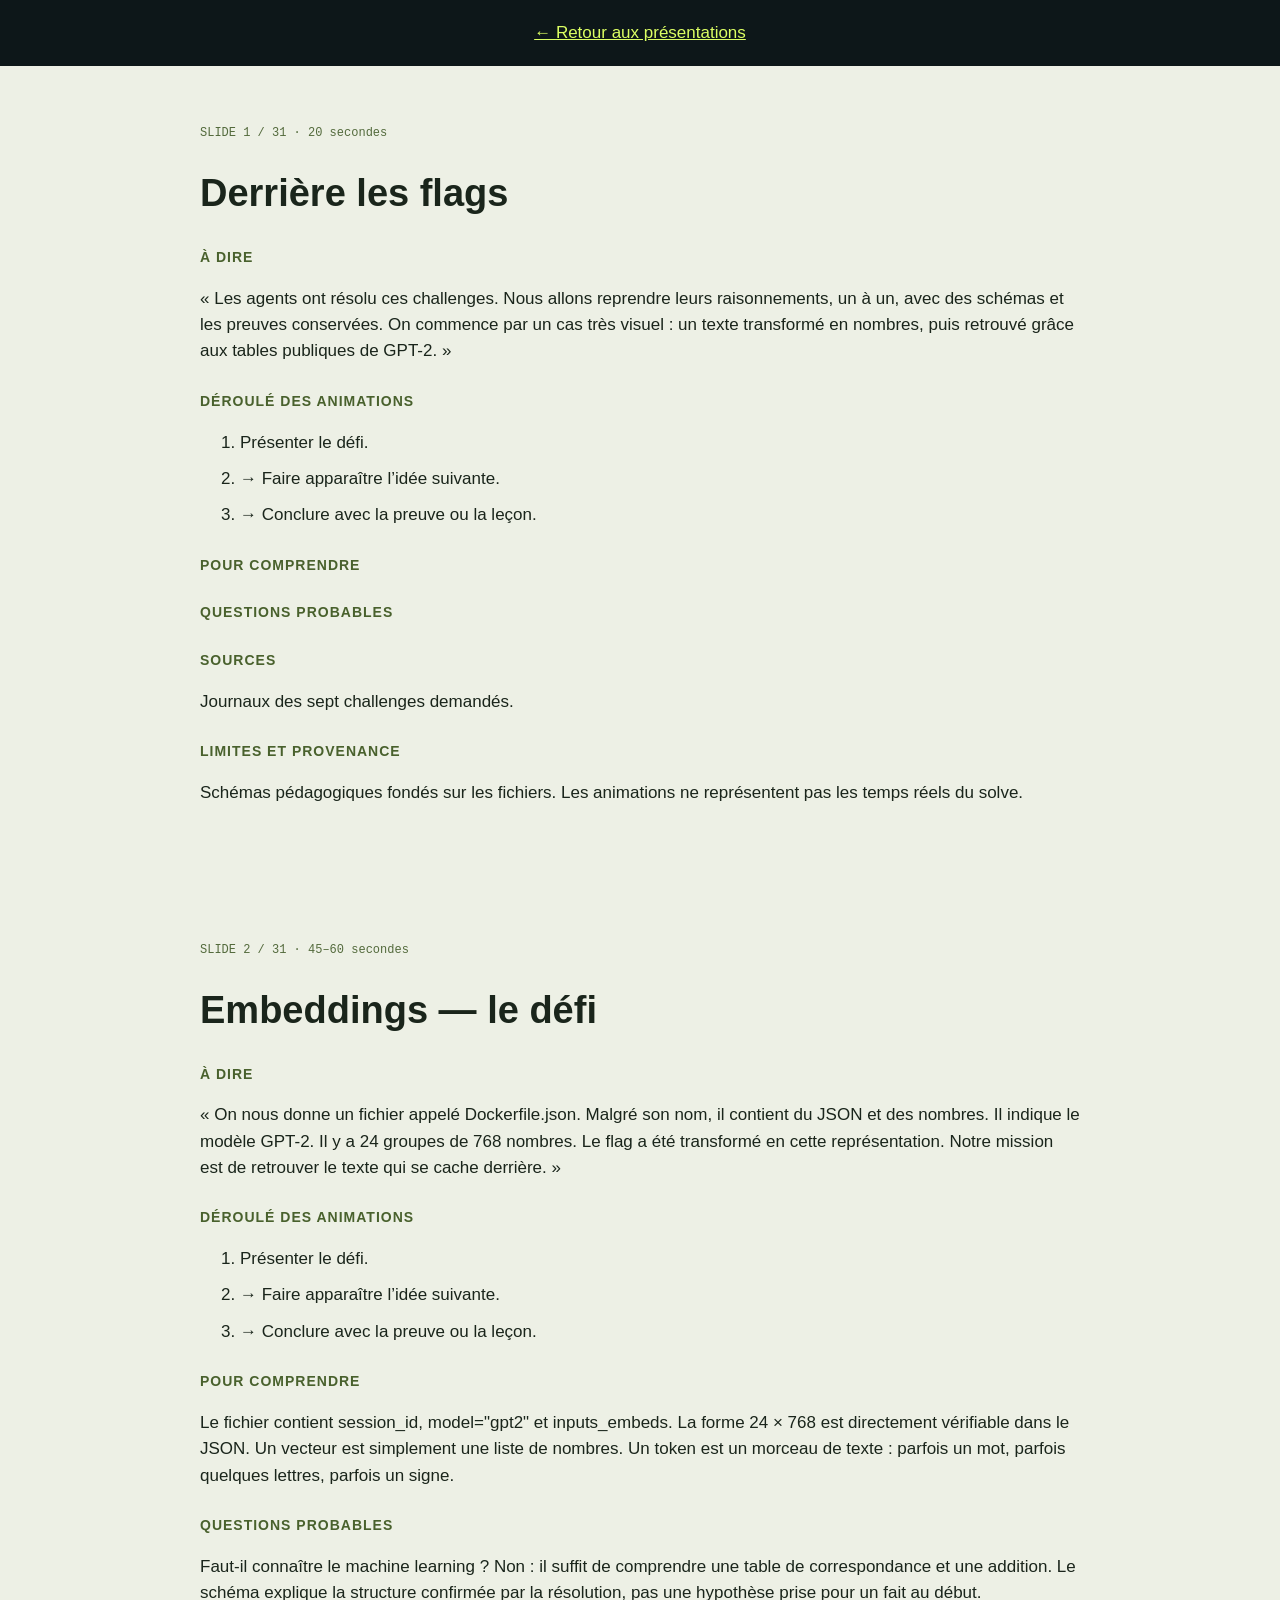
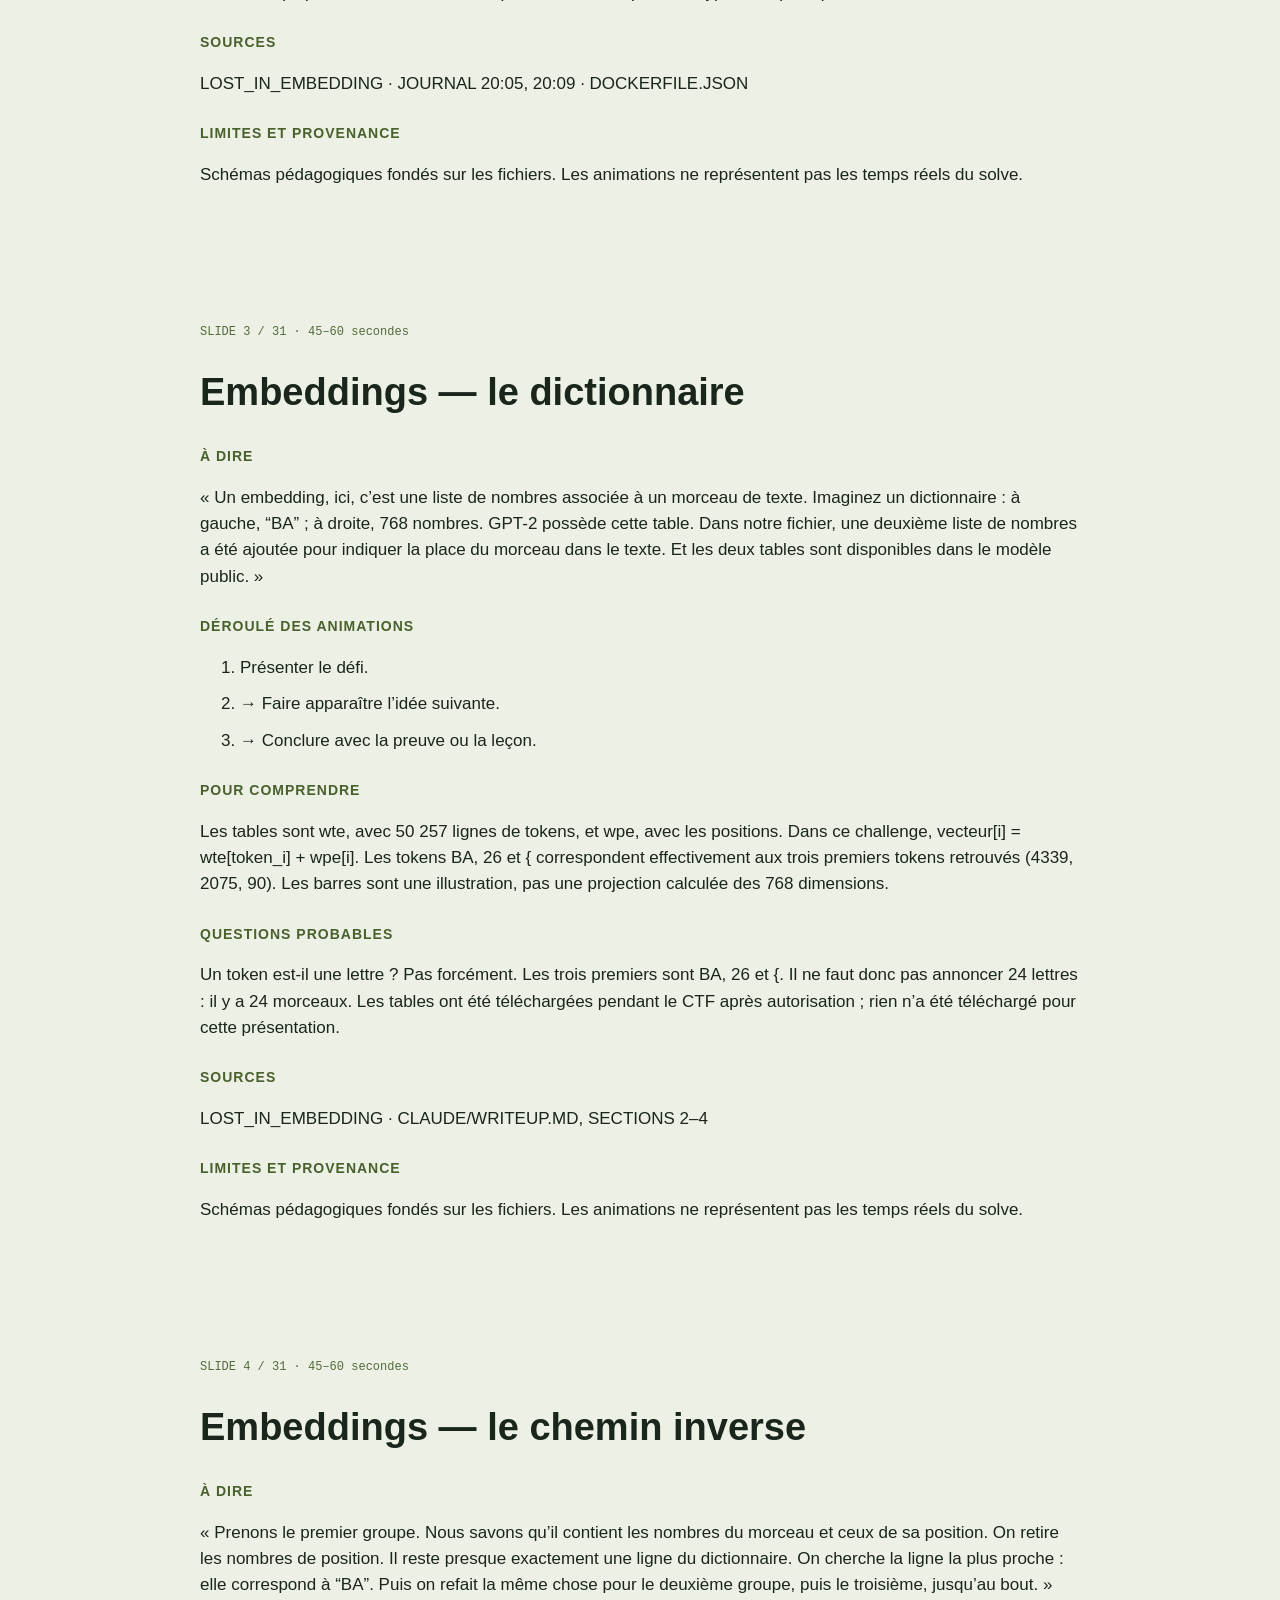
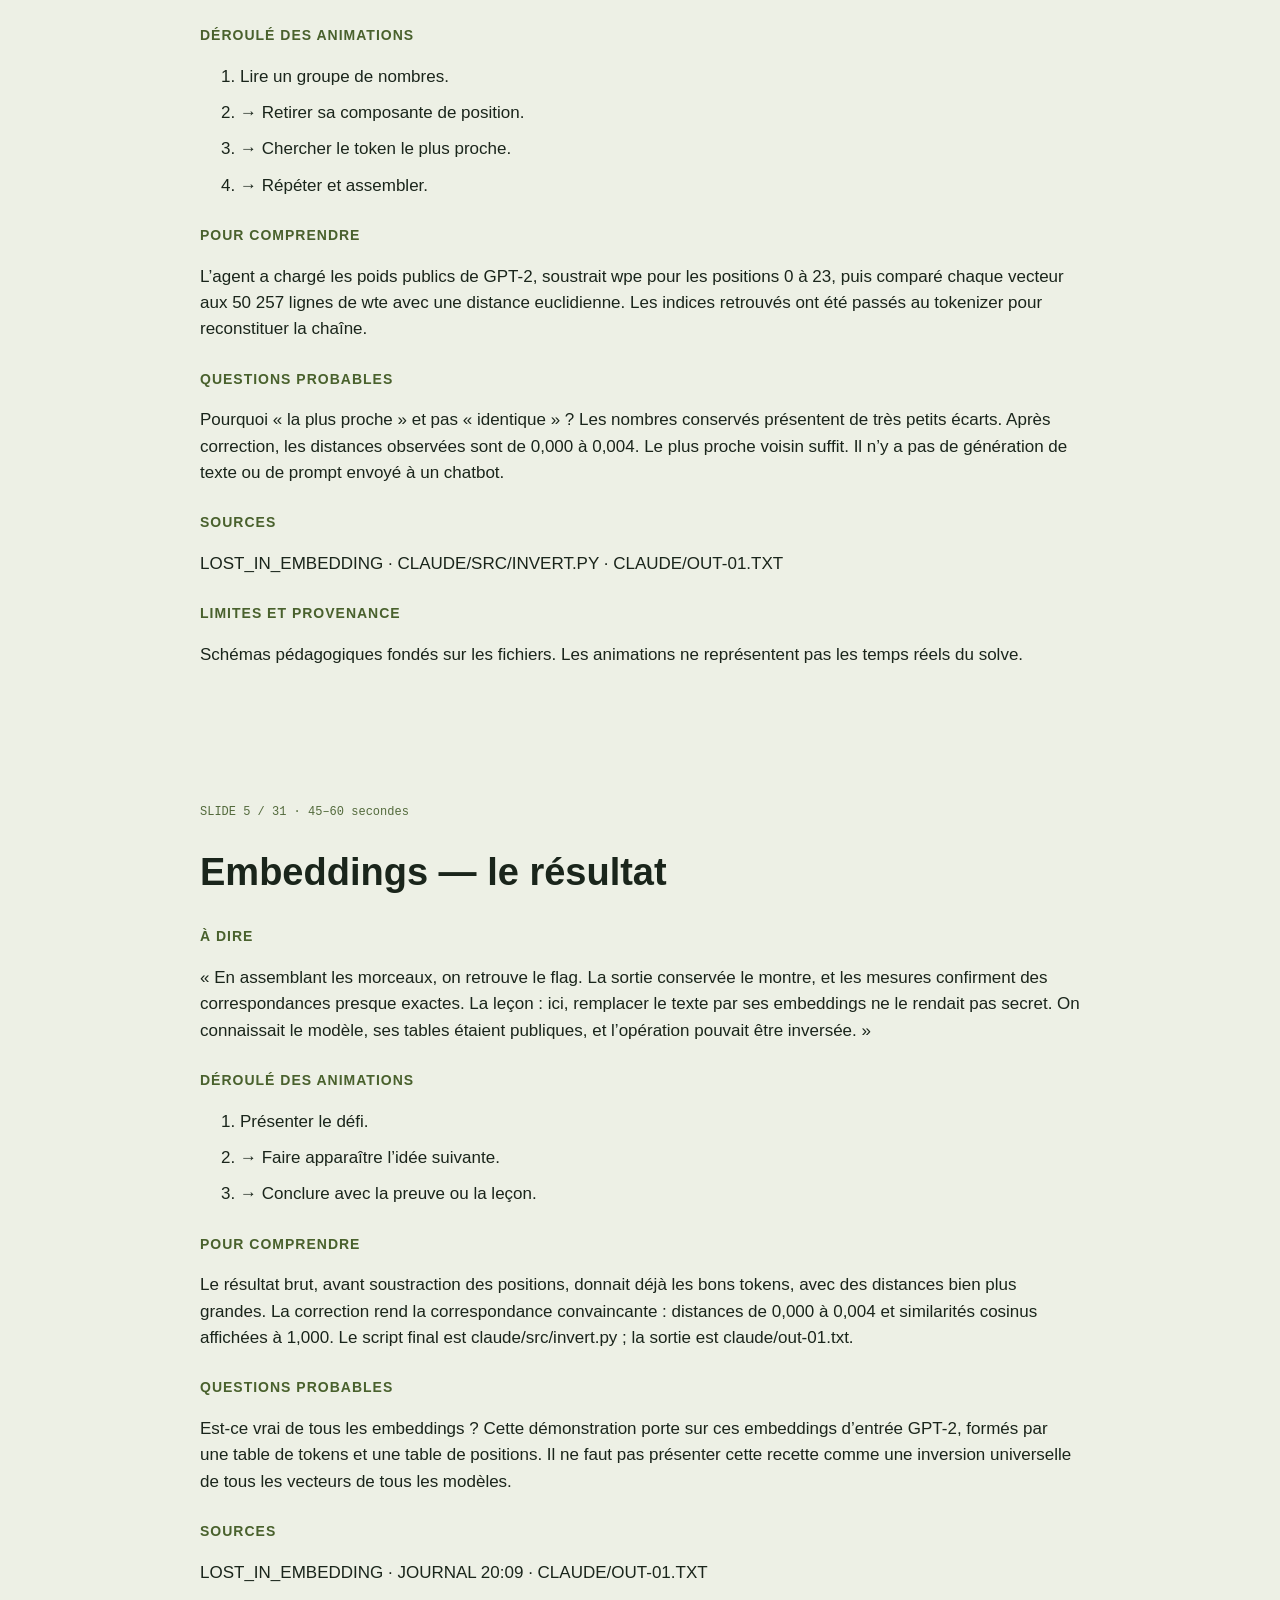
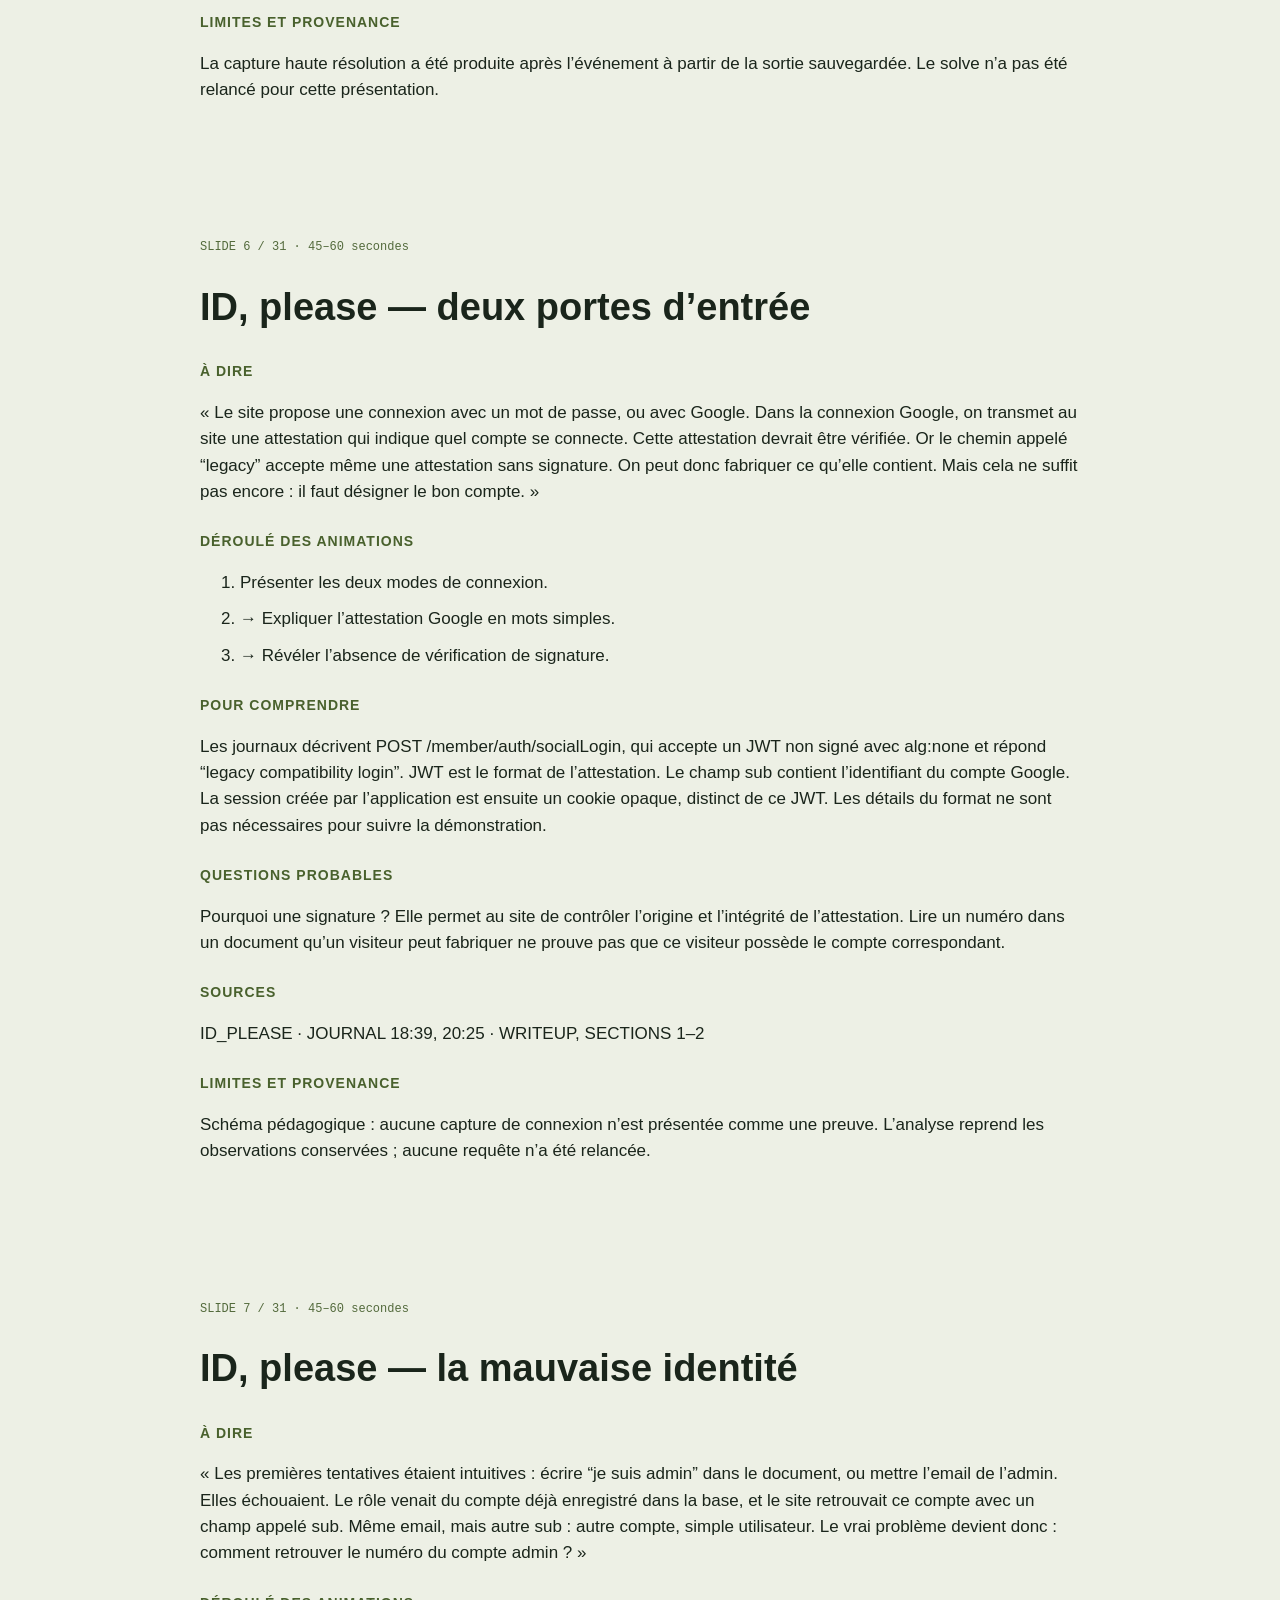
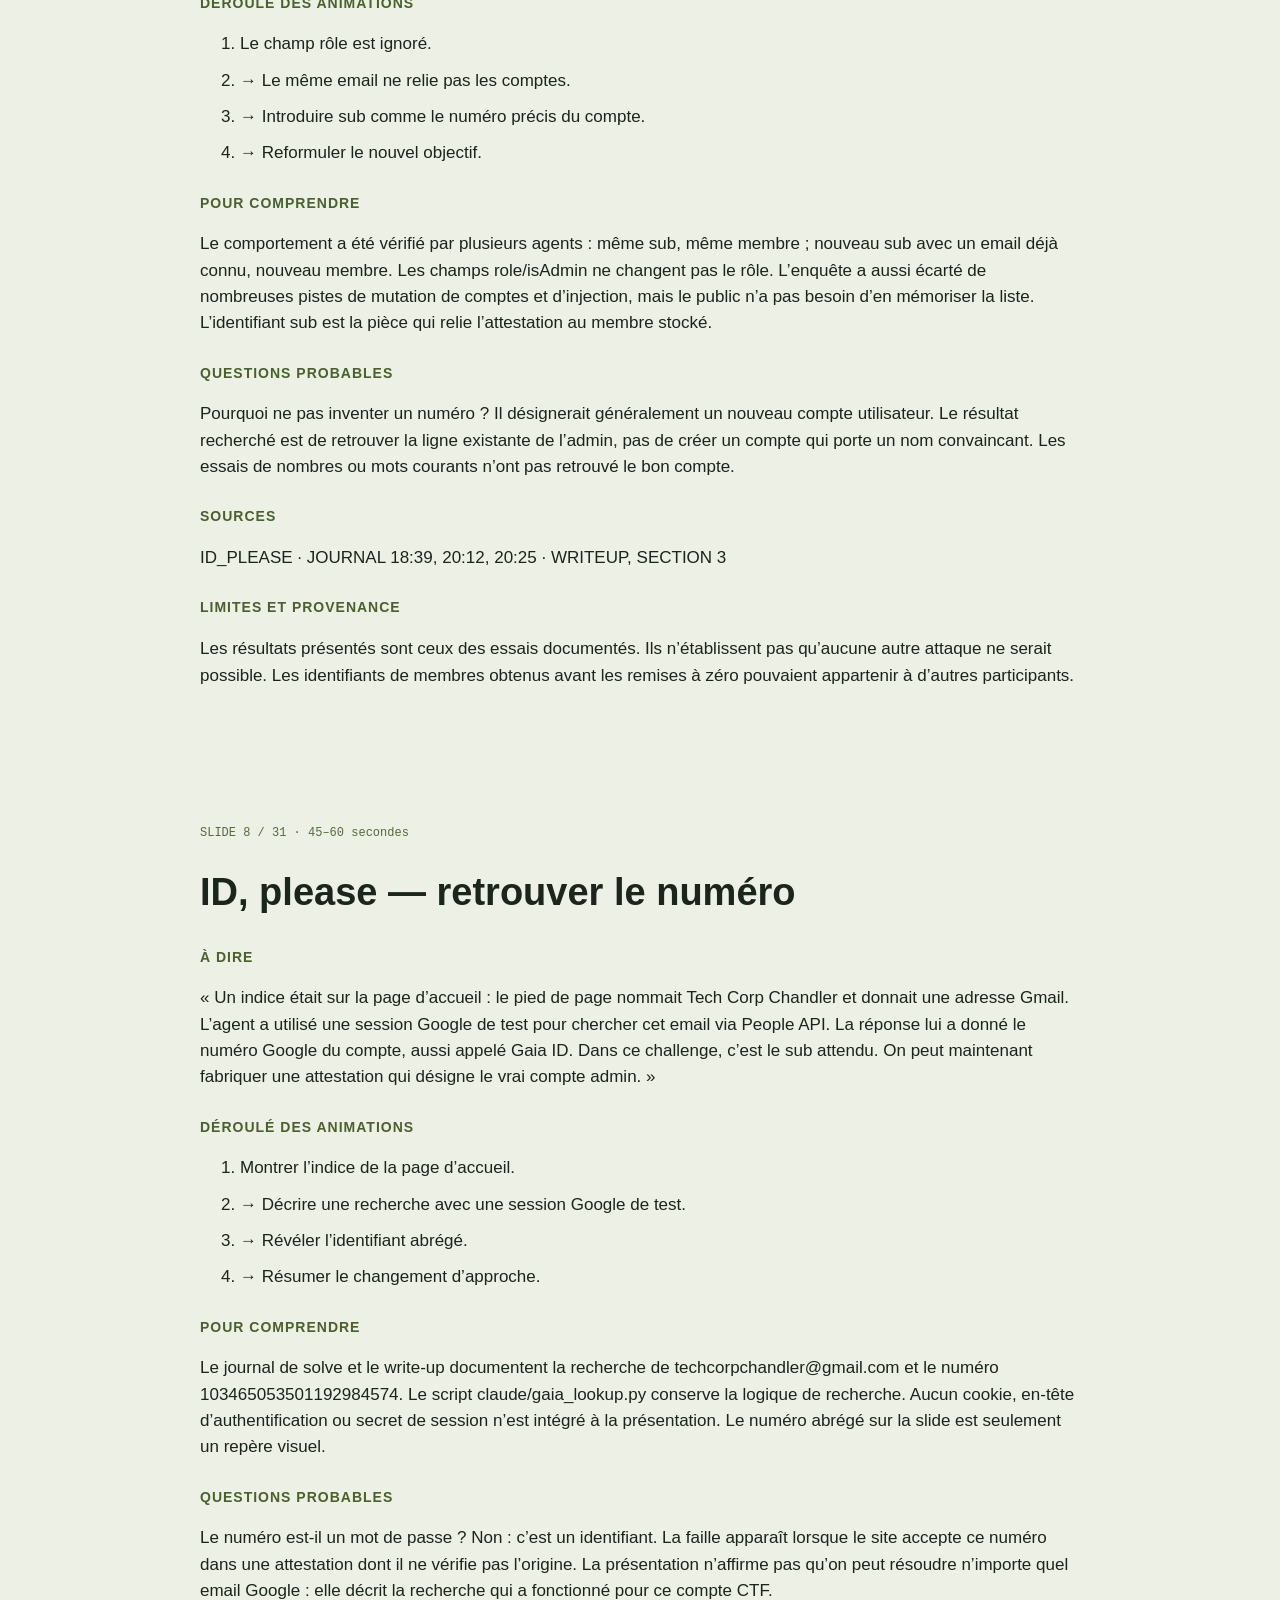
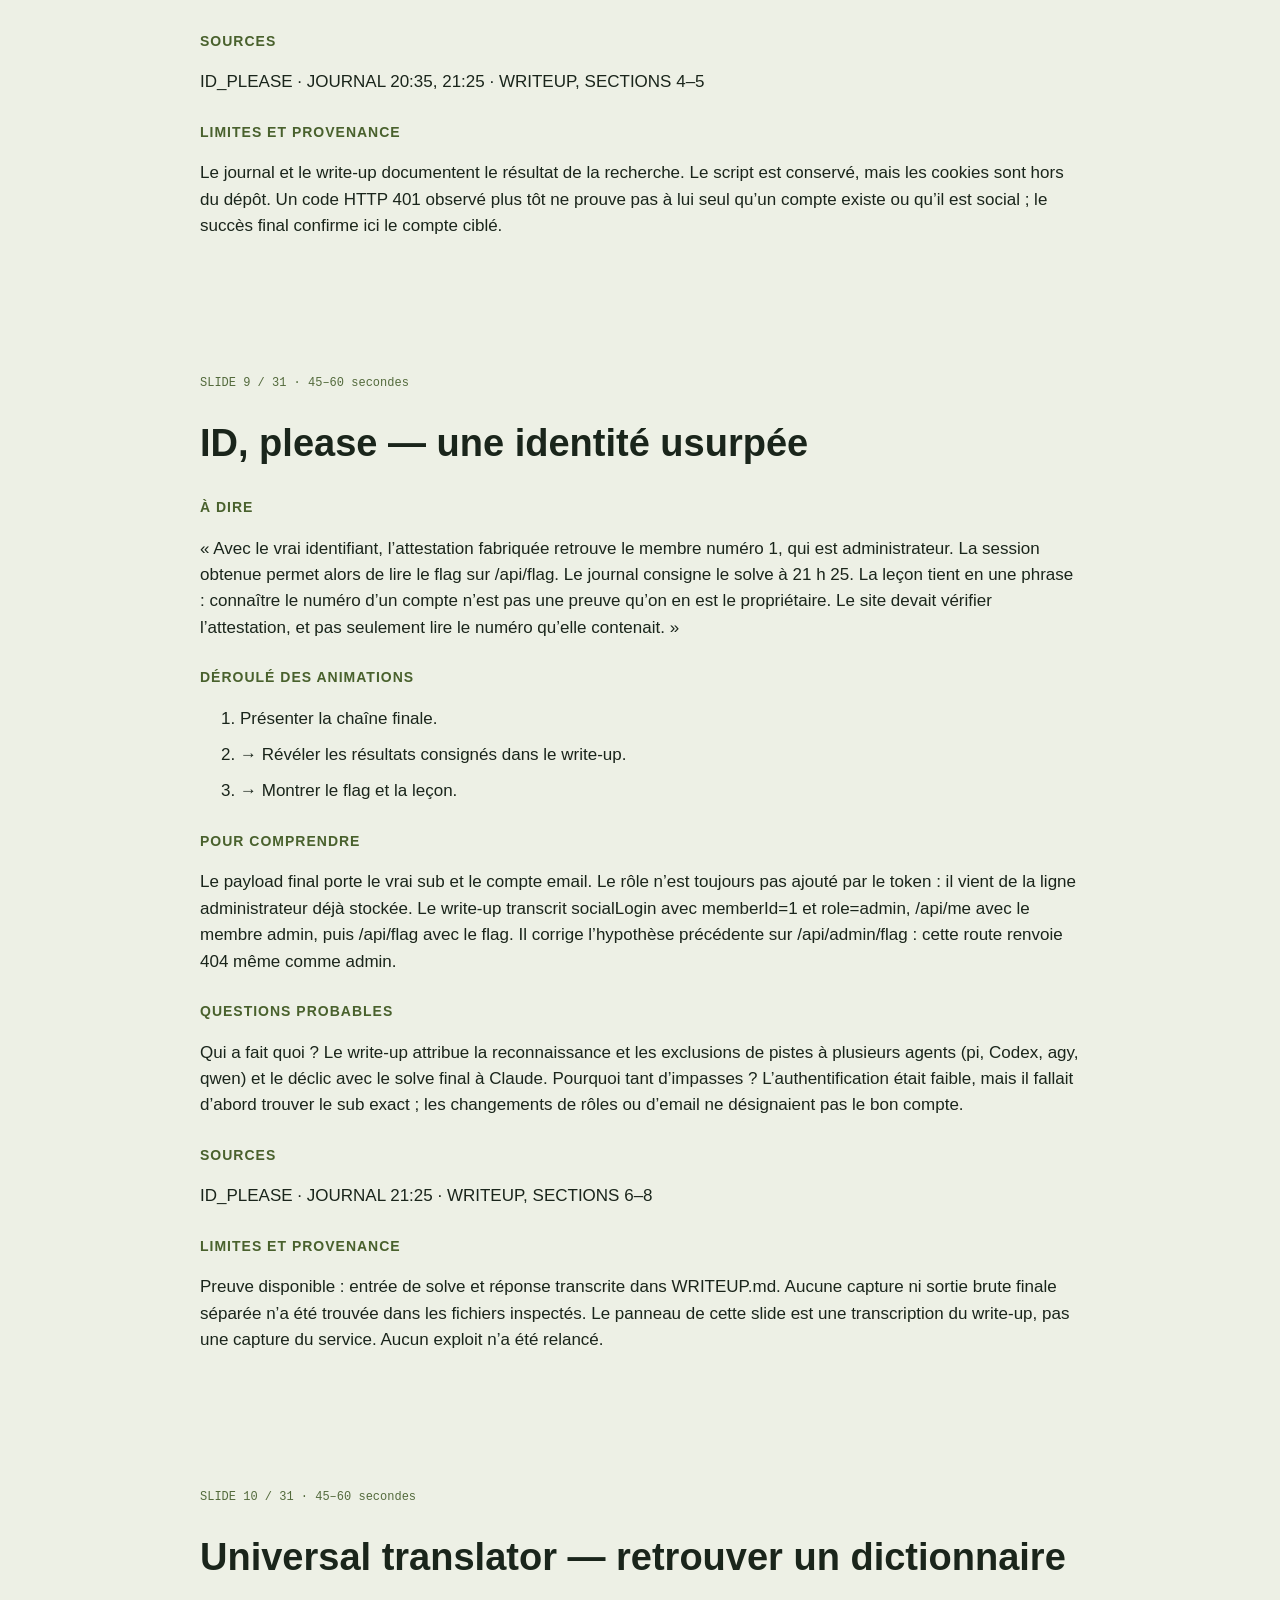
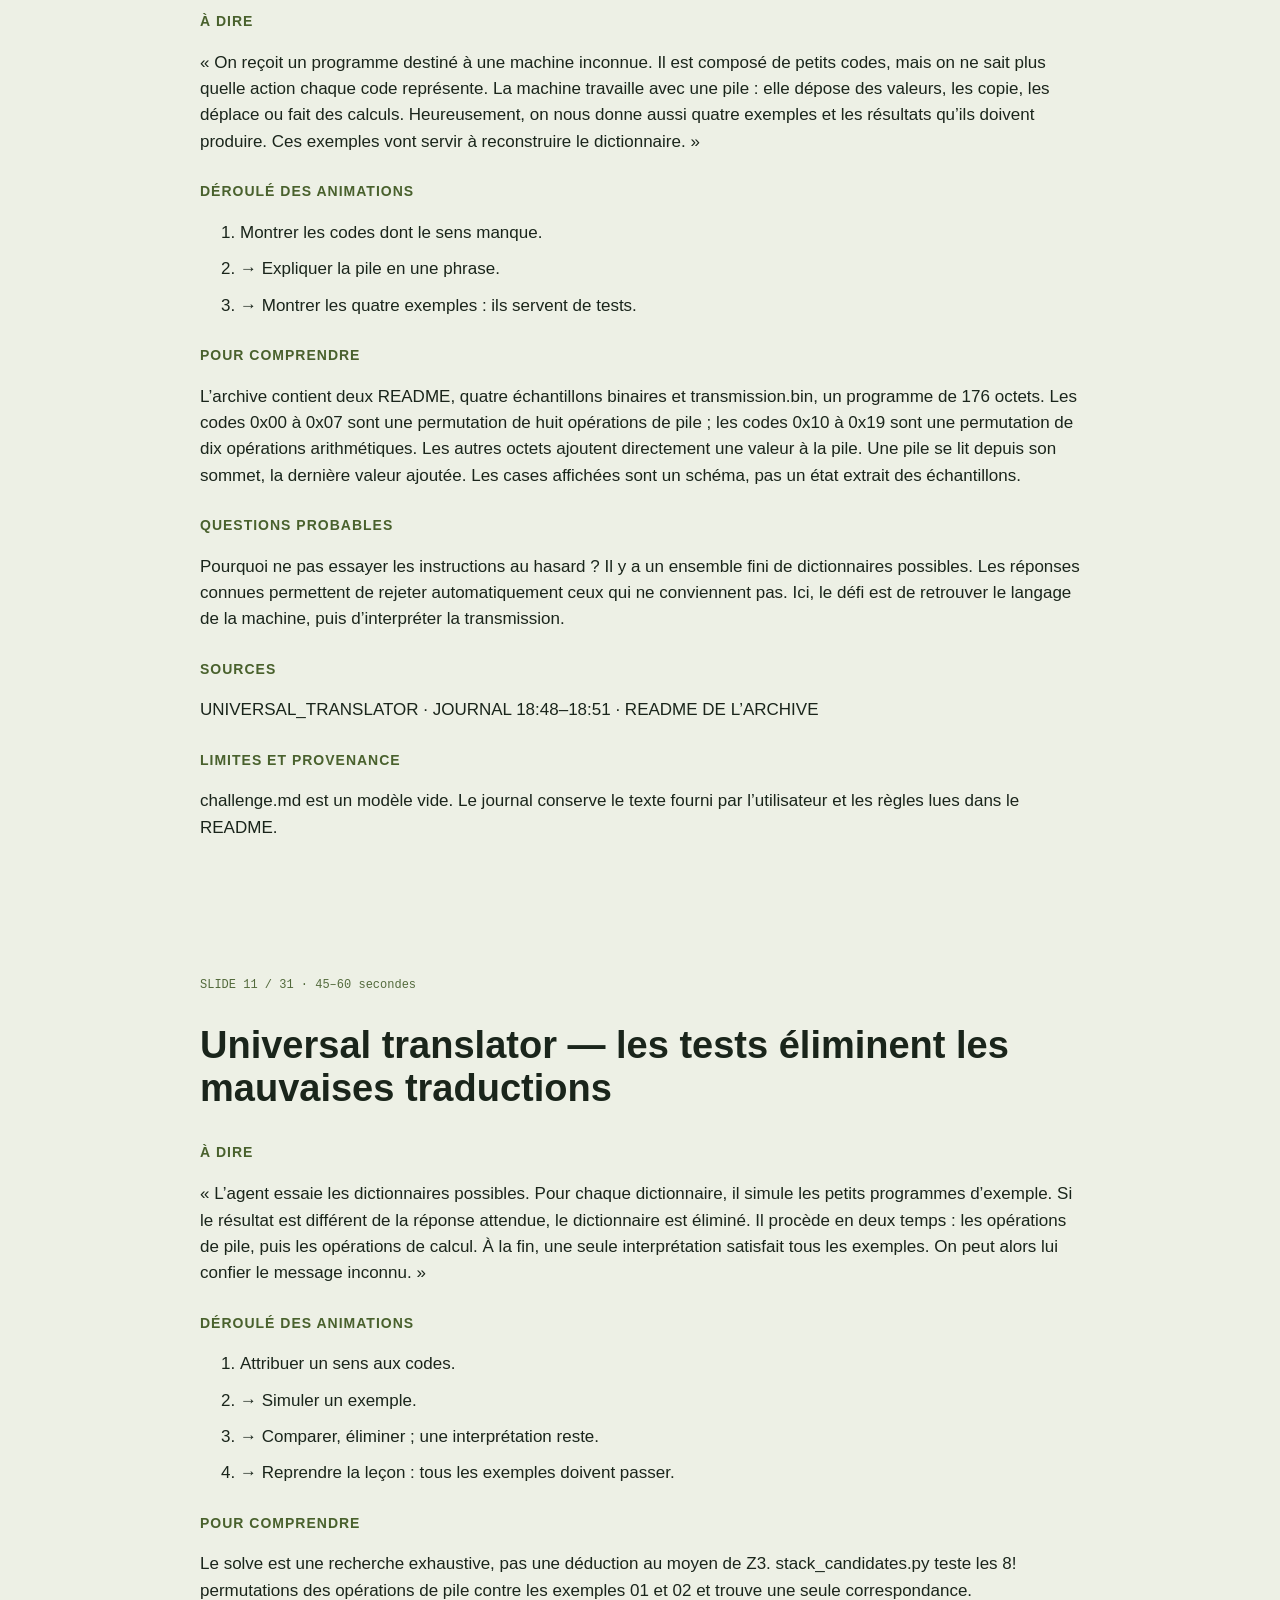
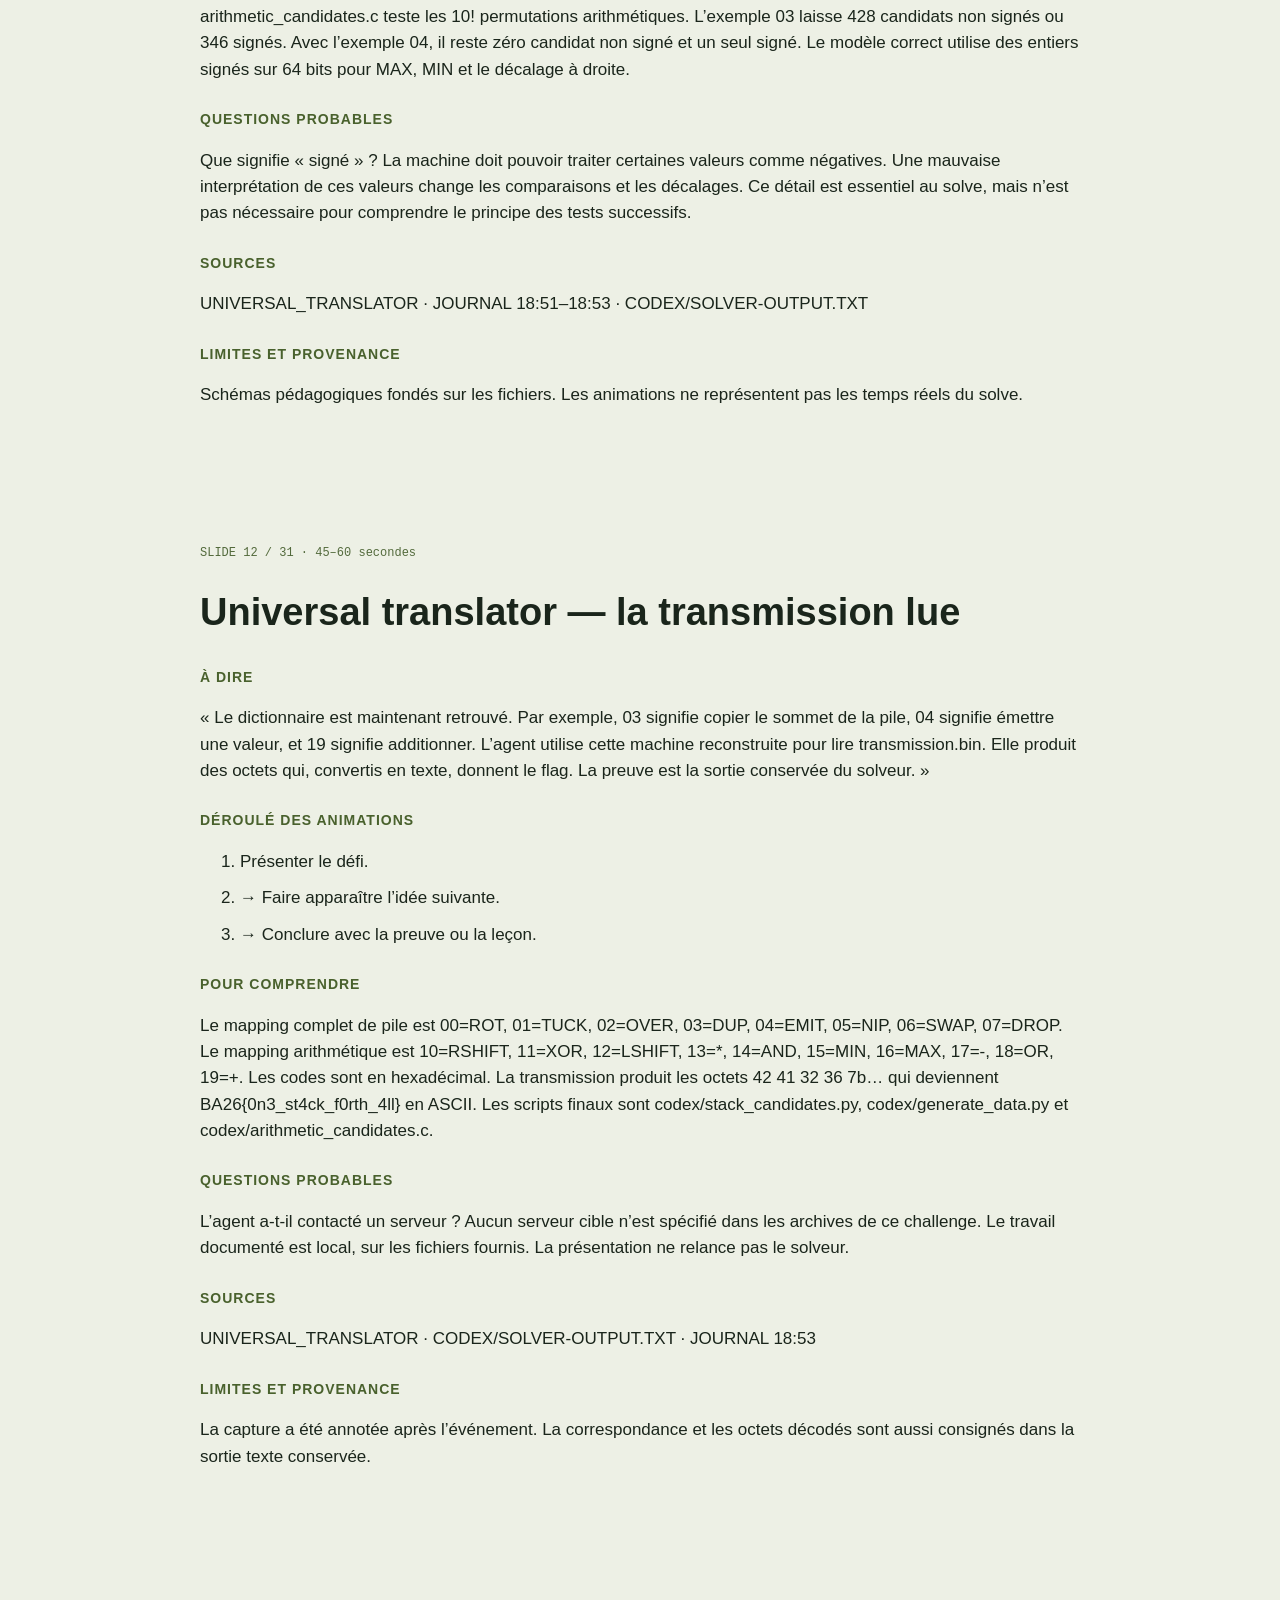
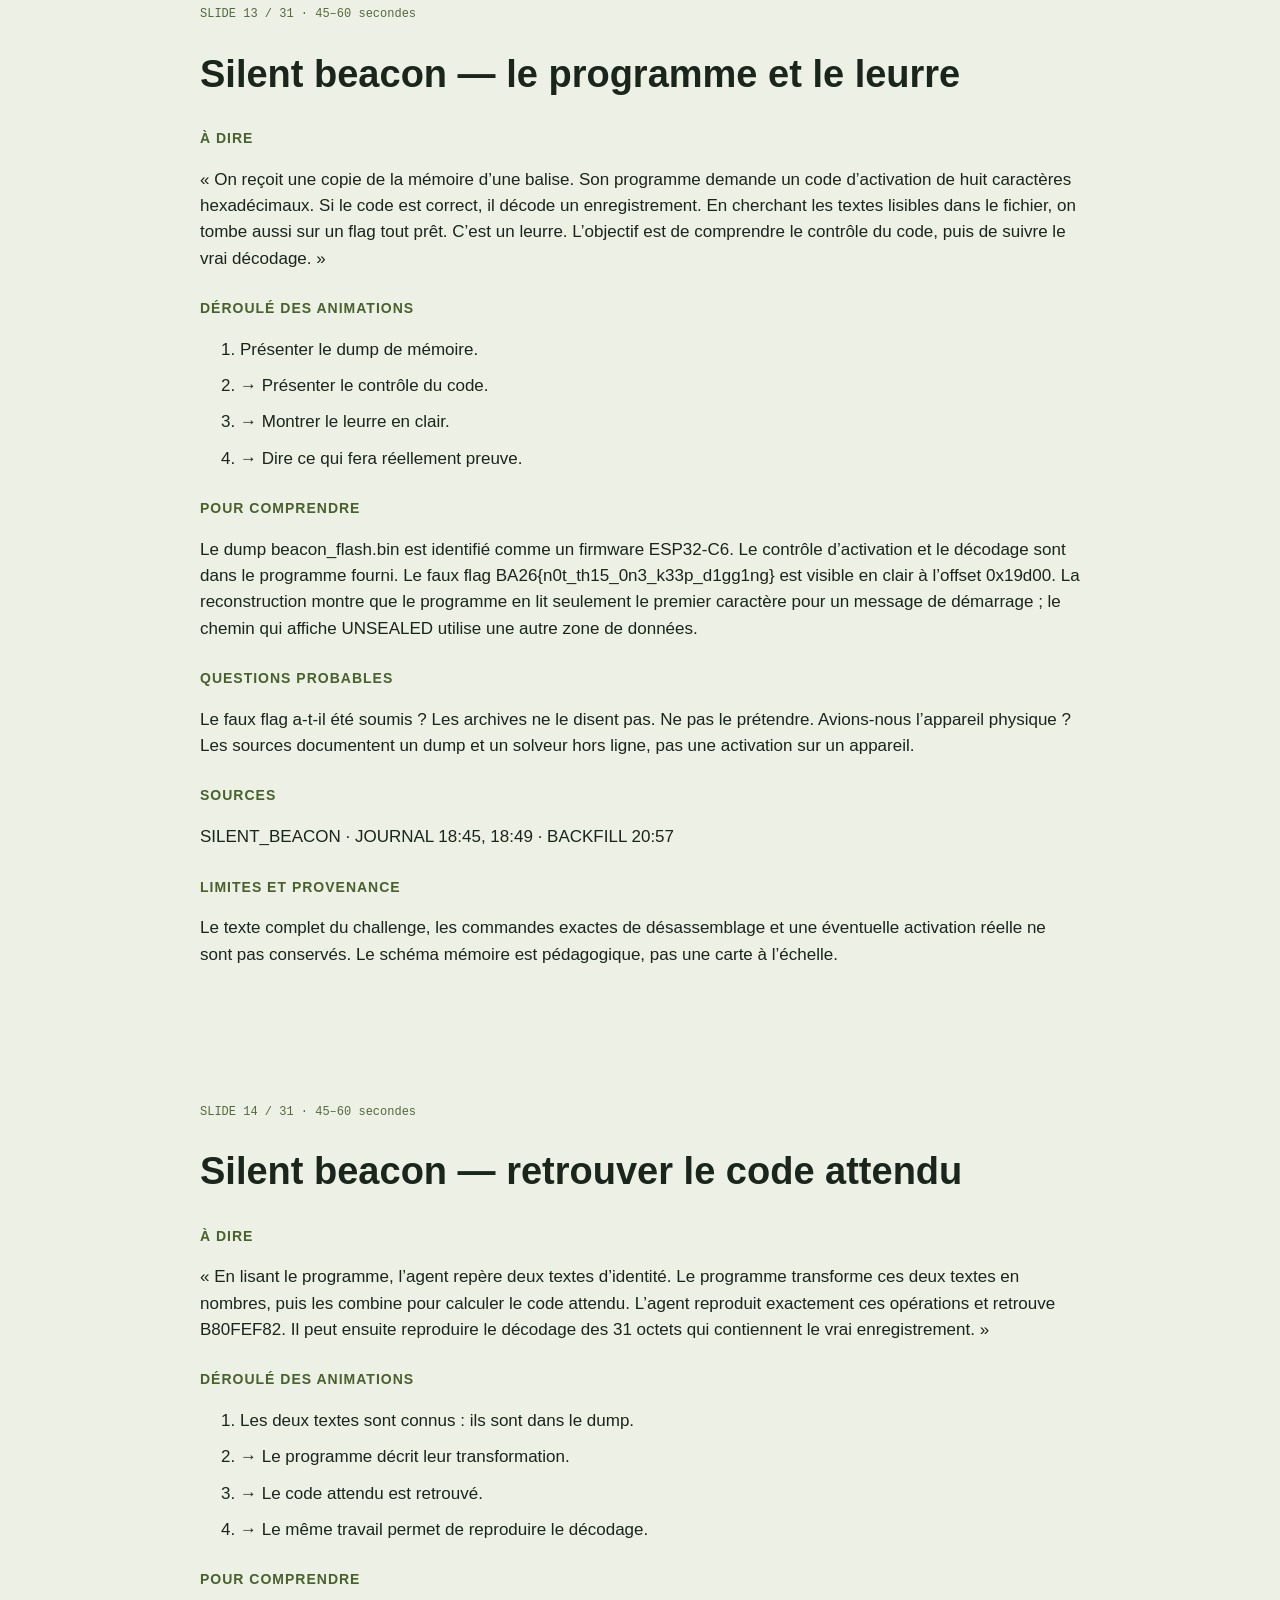
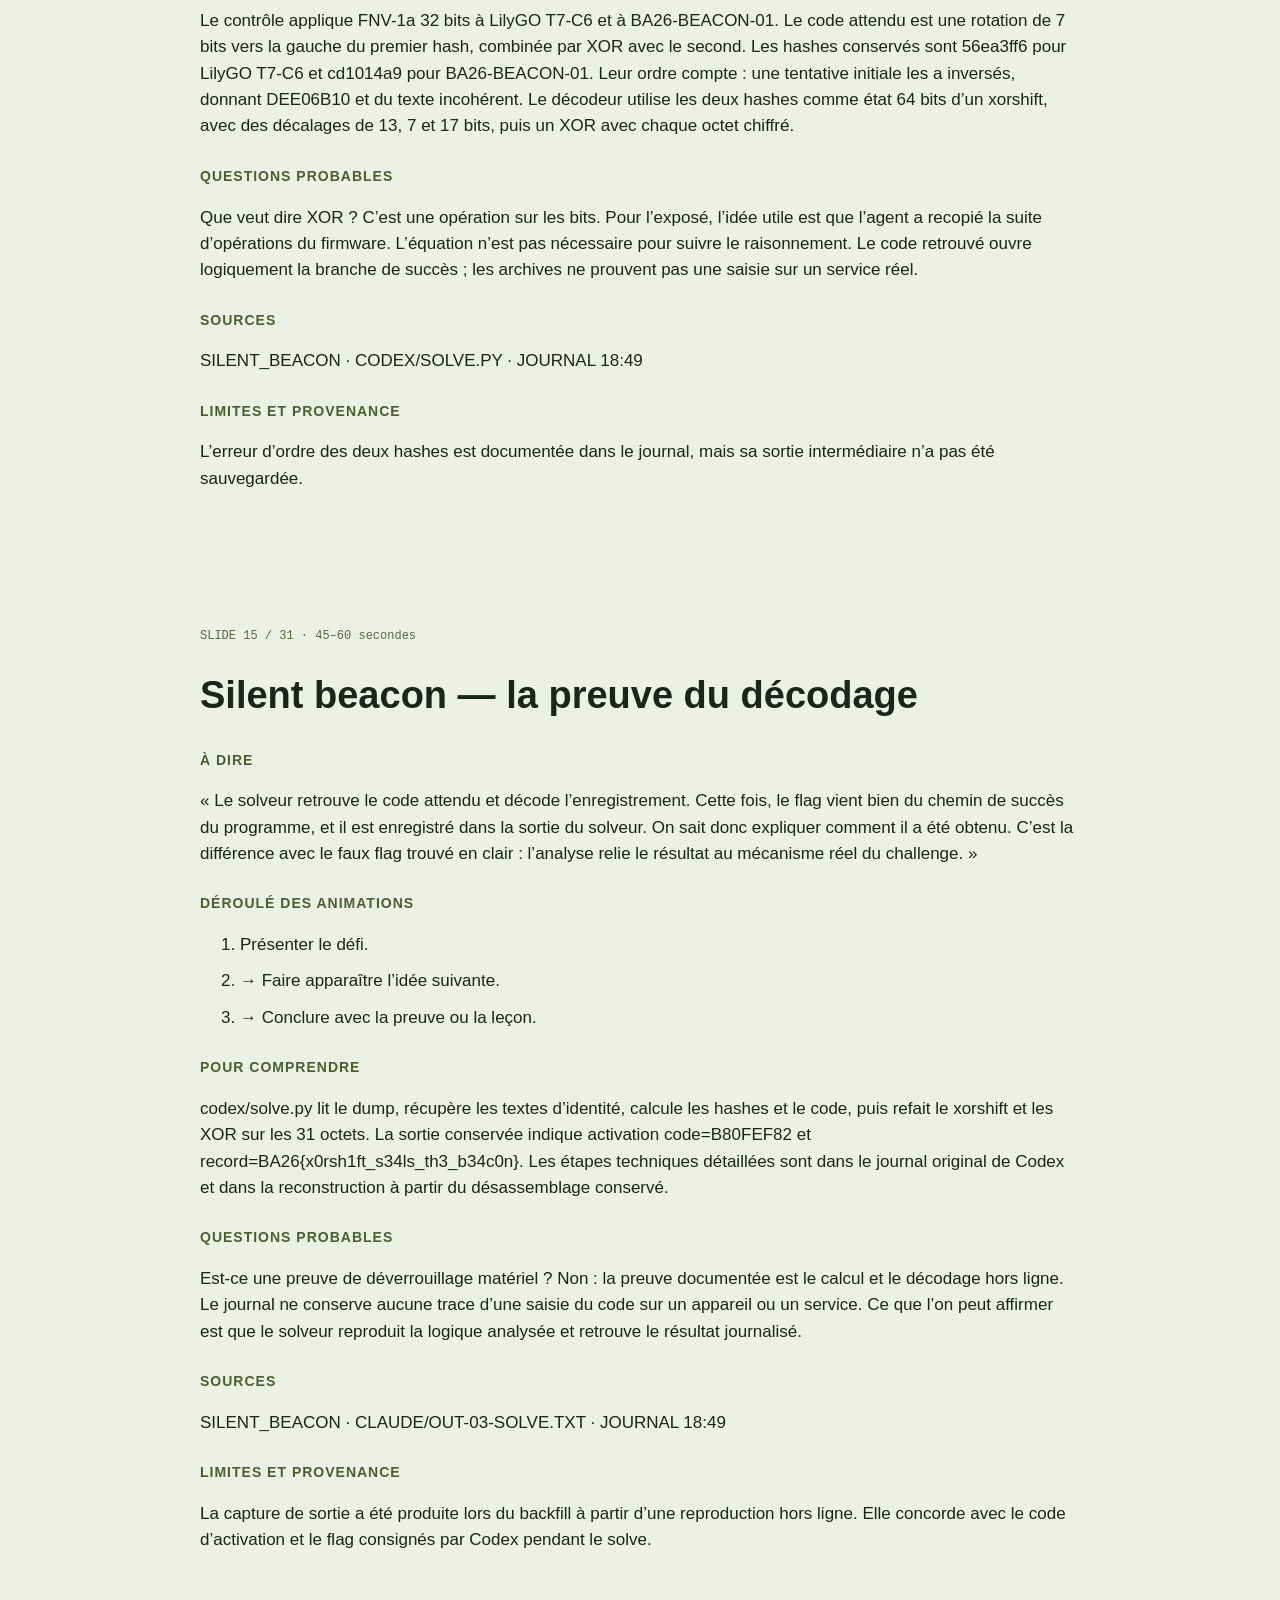
==== notes.html @ a1603e73 "Add French animated CTF presentations and PDF exports Assisted-by: codex-auto-review, low, codex" ====
<!doctype html><html lang="fr"><head><meta charset="utf-8"><meta name="viewport" content="width=device-width"><title>Notes orateur — Black Alps 2026</title><style>body{font:17px/1.55 -apple-system,Arial,sans-serif;background:#edf0e5;color:#1a251b;margin:0}article{max-width:880px;padding:60px;margin:auto;break-after:page}h1{font-size:38px;line-height:1.15}h2{font-size:14px;text-transform:uppercase;letter-spacing:1px;color:#49612d;margin-top:26px}p{white-space:pre-line;overflow-wrap:anywhere}.label{font:12px monospace;color:#536a3c}li{margin:10px 0}nav{padding:20px;text-align:center;background:#0d1719}a{color:#dcff63}@page{size:A4;margin:15mm}@media print{nav{display:none}body{background:white;font-size:11px}article{padding:0}h1{font-size:25px}h2{font-size:10px}article:last-child{break-after:auto}}</style></head><body><nav><a href="index.html">← Retour aux présentations</a></nav><article id="slide-1"><div class="label">SLIDE 1 / 31 · 20 secondes</div><h1>Derrière les flags</h1><h2>À dire</h2><p>« Les agents ont résolu ces challenges. Nous allons reprendre leurs raisonnements, un à un, avec des schémas et les preuves conservées. On commence par un cas très visuel : un texte transformé en nombres, puis retrouvé grâce aux tables publiques de GPT-2. »</p><h2>Déroulé des animations</h2><ol><li>Présenter le défi.</li><li>→ Faire apparaître l’idée suivante.</li><li>→ Conclure avec la preuve ou la leçon.</li></ol><h2>Pour comprendre</h2><p></p><h2>Questions probables</h2><p></p><h2>Sources</h2><p>Journaux des sept challenges demandés.</p><h2>Limites et provenance</h2><p>Schémas pédagogiques fondés sur les fichiers. Les animations ne représentent pas les temps réels du solve.</p></article><article id="slide-2"><div class="label">SLIDE 2 / 31 · 45–60 secondes</div><h1>Embeddings — le défi</h1><h2>À dire</h2><p>« On nous donne un fichier appelé Dockerfile.json. Malgré son nom, il contient du JSON et des nombres. Il indique le modèle GPT-2. Il y a 24 groupes de 768 nombres. Le flag a été transformé en cette représentation. Notre mission est de retrouver le texte qui se cache derrière. »</p><h2>Déroulé des animations</h2><ol><li>Présenter le défi.</li><li>→ Faire apparaître l’idée suivante.</li><li>→ Conclure avec la preuve ou la leçon.</li></ol><h2>Pour comprendre</h2><p>Le fichier contient session_id, model=&quot;gpt2&quot; et inputs_embeds. La forme 24 × 768 est directement vérifiable dans le JSON. Un vecteur est simplement une liste de nombres. Un token est un morceau de texte : parfois un mot, parfois quelques lettres, parfois un signe.</p><h2>Questions probables</h2><p>Faut-il connaître le machine learning ? Non : il suffit de comprendre une table de correspondance et une addition. Le schéma explique la structure confirmée par la résolution, pas une hypothèse prise pour un fait au début.</p><h2>Sources</h2><p>LOST_IN_EMBEDDING · JOURNAL 20:05, 20:09 · DOCKERFILE.JSON</p><h2>Limites et provenance</h2><p>Schémas pédagogiques fondés sur les fichiers. Les animations ne représentent pas les temps réels du solve.</p></article><article id="slide-3"><div class="label">SLIDE 3 / 31 · 45–60 secondes</div><h1>Embeddings — le dictionnaire</h1><h2>À dire</h2><p>« Un embedding, ici, c’est une liste de nombres associée à un morceau de texte. Imaginez un dictionnaire : à gauche, “BA” ; à droite, 768 nombres. GPT-2 possède cette table. Dans notre fichier, une deuxième liste de nombres a été ajoutée pour indiquer la place du morceau dans le texte. Et les deux tables sont disponibles dans le modèle public. »</p><h2>Déroulé des animations</h2><ol><li>Présenter le défi.</li><li>→ Faire apparaître l’idée suivante.</li><li>→ Conclure avec la preuve ou la leçon.</li></ol><h2>Pour comprendre</h2><p>Les tables sont wte, avec 50 257 lignes de tokens, et wpe, avec les positions. Dans ce challenge, vecteur[i] = wte[token_i] + wpe[i]. Les tokens BA, 26 et { correspondent effectivement aux trois premiers tokens retrouvés (4339, 2075, 90). Les barres sont une illustration, pas une projection calculée des 768 dimensions.</p><h2>Questions probables</h2><p>Un token est-il une lettre ? Pas forcément. Les trois premiers sont BA, 26 et {. Il ne faut donc pas annoncer 24 lettres : il y a 24 morceaux. Les tables ont été téléchargées pendant le CTF après autorisation ; rien n’a été téléchargé pour cette présentation.</p><h2>Sources</h2><p>LOST_IN_EMBEDDING · CLAUDE/WRITEUP.MD, SECTIONS 2–4</p><h2>Limites et provenance</h2><p>Schémas pédagogiques fondés sur les fichiers. Les animations ne représentent pas les temps réels du solve.</p></article><article id="slide-4"><div class="label">SLIDE 4 / 31 · 45–60 secondes</div><h1>Embeddings — le chemin inverse</h1><h2>À dire</h2><p>« Prenons le premier groupe. Nous savons qu’il contient les nombres du morceau et ceux de sa position. On retire les nombres de position. Il reste presque exactement une ligne du dictionnaire. On cherche la ligne la plus proche : elle correspond à “BA”. Puis on refait la même chose pour le deuxième groupe, puis le troisième, jusqu’au bout. »</p><h2>Déroulé des animations</h2><ol><li>Lire un groupe de nombres.</li><li>→ Retirer sa composante de position.</li><li>→ Chercher le token le plus proche.</li><li>→ Répéter et assembler.</li></ol><h2>Pour comprendre</h2><p>L’agent a chargé les poids publics de GPT-2, soustrait wpe pour les positions 0 à 23, puis comparé chaque vecteur aux 50 257 lignes de wte avec une distance euclidienne. Les indices retrouvés ont été passés au tokenizer pour reconstituer la chaîne.</p><h2>Questions probables</h2><p>Pourquoi « la plus proche » et pas « identique » ? Les nombres conservés présentent de très petits écarts. Après correction, les distances observées sont de 0,000 à 0,004. Le plus proche voisin suffit. Il n’y a pas de génération de texte ou de prompt envoyé à un chatbot.</p><h2>Sources</h2><p>LOST_IN_EMBEDDING · CLAUDE/SRC/INVERT.PY · CLAUDE/OUT-01.TXT</p><h2>Limites et provenance</h2><p>Schémas pédagogiques fondés sur les fichiers. Les animations ne représentent pas les temps réels du solve.</p></article><article id="slide-5"><div class="label">SLIDE 5 / 31 · 45–60 secondes</div><h1>Embeddings — le résultat</h1><h2>À dire</h2><p>« En assemblant les morceaux, on retrouve le flag. La sortie conservée le montre, et les mesures confirment des correspondances presque exactes. La leçon : ici, remplacer le texte par ses embeddings ne le rendait pas secret. On connaissait le modèle, ses tables étaient publiques, et l’opération pouvait être inversée. »</p><h2>Déroulé des animations</h2><ol><li>Présenter le défi.</li><li>→ Faire apparaître l’idée suivante.</li><li>→ Conclure avec la preuve ou la leçon.</li></ol><h2>Pour comprendre</h2><p>Le résultat brut, avant soustraction des positions, donnait déjà les bons tokens, avec des distances bien plus grandes. La correction rend la correspondance convaincante : distances de 0,000 à 0,004 et similarités cosinus affichées à 1,000. Le script final est claude/src/invert.py ; la sortie est claude/out-01.txt.</p><h2>Questions probables</h2><p>Est-ce vrai de tous les embeddings ? Cette démonstration porte sur ces embeddings d’entrée GPT-2, formés par une table de tokens et une table de positions. Il ne faut pas présenter cette recette comme une inversion universelle de tous les vecteurs de tous les modèles.</p><h2>Sources</h2><p>LOST_IN_EMBEDDING · JOURNAL 20:09 · CLAUDE/OUT-01.TXT</p><h2>Limites et provenance</h2><p>La capture haute résolution a été produite après l’événement à partir de la sortie sauvegardée. Le solve n’a pas été relancé pour cette présentation.</p></article><article id="slide-6"><div class="label">SLIDE 6 / 31 · 45–60 secondes</div><h1>ID, please — deux portes d’entrée</h1><h2>À dire</h2><p>« Le site propose une connexion avec un mot de passe, ou avec Google. Dans la connexion Google, on transmet au site une attestation qui indique quel compte se connecte. Cette attestation devrait être vérifiée. Or le chemin appelé “legacy” accepte même une attestation sans signature. On peut donc fabriquer ce qu’elle contient. Mais cela ne suffit pas encore : il faut désigner le bon compte. »</p><h2>Déroulé des animations</h2><ol><li>Présenter les deux modes de connexion.</li><li>→ Expliquer l’attestation Google en mots simples.</li><li>→ Révéler l’absence de vérification de signature.</li></ol><h2>Pour comprendre</h2><p>Les journaux décrivent POST /member/auth/socialLogin, qui accepte un JWT non signé avec alg:none et répond “legacy compatibility login”. JWT est le format de l’attestation. Le champ sub contient l’identifiant du compte Google. La session créée par l’application est ensuite un cookie opaque, distinct de ce JWT. Les détails du format ne sont pas nécessaires pour suivre la démonstration.</p><h2>Questions probables</h2><p>Pourquoi une signature ? Elle permet au site de contrôler l’origine et l’intégrité de l’attestation. Lire un numéro dans un document qu’un visiteur peut fabriquer ne prouve pas que ce visiteur possède le compte correspondant.</p><h2>Sources</h2><p>ID_PLEASE · JOURNAL 18:39, 20:25 · WRITEUP, SECTIONS 1–2</p><h2>Limites et provenance</h2><p>Schéma pédagogique : aucune capture de connexion n’est présentée comme une preuve. L’analyse reprend les observations conservées ; aucune requête n’a été relancée.</p></article><article id="slide-7"><div class="label">SLIDE 7 / 31 · 45–60 secondes</div><h1>ID, please — la mauvaise identité</h1><h2>À dire</h2><p>« Les premières tentatives étaient intuitives : écrire “je suis admin” dans le document, ou mettre l’email de l’admin. Elles échouaient. Le rôle venait du compte déjà enregistré dans la base, et le site retrouvait ce compte avec un champ appelé sub. Même email, mais autre sub : autre compte, simple utilisateur. Le vrai problème devient donc : comment retrouver le numéro du compte admin ? »</p><h2>Déroulé des animations</h2><ol><li>Le champ rôle est ignoré.</li><li>→ Le même email ne relie pas les comptes.</li><li>→ Introduire sub comme le numéro précis du compte.</li><li>→ Reformuler le nouvel objectif.</li></ol><h2>Pour comprendre</h2><p>Le comportement a été vérifié par plusieurs agents : même sub, même membre ; nouveau sub avec un email déjà connu, nouveau membre. Les champs role/isAdmin ne changent pas le rôle. L’enquête a aussi écarté de nombreuses pistes de mutation de comptes et d’injection, mais le public n’a pas besoin d’en mémoriser la liste. L’identifiant sub est la pièce qui relie l’attestation au membre stocké.</p><h2>Questions probables</h2><p>Pourquoi ne pas inventer un numéro ? Il désignerait généralement un nouveau compte utilisateur. Le résultat recherché est de retrouver la ligne existante de l’admin, pas de créer un compte qui porte un nom convaincant. Les essais de nombres ou mots courants n’ont pas retrouvé le bon compte.</p><h2>Sources</h2><p>ID_PLEASE · JOURNAL 18:39, 20:12, 20:25 · WRITEUP, SECTION 3</p><h2>Limites et provenance</h2><p>Les résultats présentés sont ceux des essais documentés. Ils n’établissent pas qu’aucune autre attaque ne serait possible. Les identifiants de membres obtenus avant les remises à zéro pouvaient appartenir à d’autres participants.</p></article><article id="slide-8"><div class="label">SLIDE 8 / 31 · 45–60 secondes</div><h1>ID, please — retrouver le numéro</h1><h2>À dire</h2><p>« Un indice était sur la page d’accueil : le pied de page nommait Tech Corp Chandler et donnait une adresse Gmail. L’agent a utilisé une session Google de test pour chercher cet email via People API. La réponse lui a donné le numéro Google du compte, aussi appelé Gaia ID. Dans ce challenge, c’est le sub attendu. On peut maintenant fabriquer une attestation qui désigne le vrai compte admin. »</p><h2>Déroulé des animations</h2><ol><li>Montrer l’indice de la page d’accueil.</li><li>→ Décrire une recherche avec une session Google de test.</li><li>→ Révéler l’identifiant abrégé.</li><li>→ Résumer le changement d’approche.</li></ol><h2>Pour comprendre</h2><p>Le journal de solve et le write-up documentent la recherche de techcorpchandler@gmail.com et le numéro 103465053501192984574. Le script claude/gaia_lookup.py conserve la logique de recherche. Aucun cookie, en-tête d’authentification ou secret de session n’est intégré à la présentation. Le numéro abrégé sur la slide est seulement un repère visuel.</p><h2>Questions probables</h2><p>Le numéro est-il un mot de passe ? Non : c’est un identifiant. La faille apparaît lorsque le site accepte ce numéro dans une attestation dont il ne vérifie pas l’origine. La présentation n’affirme pas qu’on peut résoudre n’importe quel email Google : elle décrit la recherche qui a fonctionné pour ce compte CTF.</p><h2>Sources</h2><p>ID_PLEASE · JOURNAL 20:35, 21:25 · WRITEUP, SECTIONS 4–5</p><h2>Limites et provenance</h2><p>Le journal et le write-up documentent le résultat de la recherche. Le script est conservé, mais les cookies sont hors du dépôt. Un code HTTP 401 observé plus tôt ne prouve pas à lui seul qu’un compte existe ou qu’il est social ; le succès final confirme ici le compte ciblé.</p></article><article id="slide-9"><div class="label">SLIDE 9 / 31 · 45–60 secondes</div><h1>ID, please — une identité usurpée</h1><h2>À dire</h2><p>« Avec le vrai identifiant, l’attestation fabriquée retrouve le membre numéro 1, qui est administrateur. La session obtenue permet alors de lire le flag sur /api/flag. Le journal consigne le solve à 21 h 25. La leçon tient en une phrase : connaître le numéro d’un compte n’est pas une preuve qu’on en est le propriétaire. Le site devait vérifier l’attestation, et pas seulement lire le numéro qu’elle contenait. »</p><h2>Déroulé des animations</h2><ol><li>Présenter la chaîne finale.</li><li>→ Révéler les résultats consignés dans le write-up.</li><li>→ Montrer le flag et la leçon.</li></ol><h2>Pour comprendre</h2><p>Le payload final porte le vrai sub et le compte email. Le rôle n’est toujours pas ajouté par le token : il vient de la ligne administrateur déjà stockée. Le write-up transcrit socialLogin avec memberId=1 et role=admin, /api/me avec le membre admin, puis /api/flag avec le flag. Il corrige l’hypothèse précédente sur /api/admin/flag : cette route renvoie 404 même comme admin.</p><h2>Questions probables</h2><p>Qui a fait quoi ? Le write-up attribue la reconnaissance et les exclusions de pistes à plusieurs agents (pi, Codex, agy, qwen) et le déclic avec le solve final à Claude. Pourquoi tant d’impasses ? L’authentification était faible, mais il fallait d’abord trouver le sub exact ; les changements de rôles ou d’email ne désignaient pas le bon compte.</p><h2>Sources</h2><p>ID_PLEASE · JOURNAL 21:25 · WRITEUP, SECTIONS 6–8</p><h2>Limites et provenance</h2><p>Preuve disponible : entrée de solve et réponse transcrite dans WRITEUP.md. Aucune capture ni sortie brute finale séparée n’a été trouvée dans les fichiers inspectés. Le panneau de cette slide est une transcription du write-up, pas une capture du service. Aucun exploit n’a été relancé.</p></article><article id="slide-10"><div class="label">SLIDE 10 / 31 · 45–60 secondes</div><h1>Universal translator — retrouver un dictionnaire</h1><h2>À dire</h2><p>« On reçoit un programme destiné à une machine inconnue. Il est composé de petits codes, mais on ne sait plus quelle action chaque code représente. La machine travaille avec une pile : elle dépose des valeurs, les copie, les déplace ou fait des calculs. Heureusement, on nous donne aussi quatre exemples et les résultats qu’ils doivent produire. Ces exemples vont servir à reconstruire le dictionnaire. »</p><h2>Déroulé des animations</h2><ol><li>Montrer les codes dont le sens manque.</li><li>→ Expliquer la pile en une phrase.</li><li>→ Montrer les quatre exemples : ils servent de tests.</li></ol><h2>Pour comprendre</h2><p>L’archive contient deux README, quatre échantillons binaires et transmission.bin, un programme de 176 octets. Les codes 0x00 à 0x07 sont une permutation de huit opérations de pile ; les codes 0x10 à 0x19 sont une permutation de dix opérations arithmétiques. Les autres octets ajoutent directement une valeur à la pile. Une pile se lit depuis son sommet, la dernière valeur ajoutée. Les cases affichées sont un schéma, pas un état extrait des échantillons.</p><h2>Questions probables</h2><p>Pourquoi ne pas essayer les instructions au hasard ? Il y a un ensemble fini de dictionnaires possibles. Les réponses connues permettent de rejeter automatiquement ceux qui ne conviennent pas. Ici, le défi est de retrouver le langage de la machine, puis d’interpréter la transmission.</p><h2>Sources</h2><p>UNIVERSAL_TRANSLATOR · JOURNAL 18:48–18:51 · README DE L’ARCHIVE</p><h2>Limites et provenance</h2><p>challenge.md est un modèle vide. Le journal conserve le texte fourni par l’utilisateur et les règles lues dans le README.</p></article><article id="slide-11"><div class="label">SLIDE 11 / 31 · 45–60 secondes</div><h1>Universal translator — les tests éliminent les mauvaises traductions</h1><h2>À dire</h2><p>« L’agent essaie les dictionnaires possibles. Pour chaque dictionnaire, il simule les petits programmes d’exemple. Si le résultat est différent de la réponse attendue, le dictionnaire est éliminé. Il procède en deux temps : les opérations de pile, puis les opérations de calcul. À la fin, une seule interprétation satisfait tous les exemples. On peut alors lui confier le message inconnu. »</p><h2>Déroulé des animations</h2><ol><li>Attribuer un sens aux codes.</li><li>→ Simuler un exemple.</li><li>→ Comparer, éliminer ; une interprétation reste.</li><li>→ Reprendre la leçon : tous les exemples doivent passer.</li></ol><h2>Pour comprendre</h2><p>Le solve est une recherche exhaustive, pas une déduction au moyen de Z3. stack_candidates.py teste les 8! permutations des opérations de pile contre les exemples 01 et 02 et trouve une seule correspondance. arithmetic_candidates.c teste les 10! permutations arithmétiques. L’exemple 03 laisse 428 candidats non signés ou 346 signés. Avec l’exemple 04, il reste zéro candidat non signé et un seul signé. Le modèle correct utilise des entiers signés sur 64 bits pour MAX, MIN et le décalage à droite.</p><h2>Questions probables</h2><p>Que signifie « signé » ? La machine doit pouvoir traiter certaines valeurs comme négatives. Une mauvaise interprétation de ces valeurs change les comparaisons et les décalages. Ce détail est essentiel au solve, mais n’est pas nécessaire pour comprendre le principe des tests successifs.</p><h2>Sources</h2><p>UNIVERSAL_TRANSLATOR · JOURNAL 18:51–18:53 · CODEX/SOLVER-OUTPUT.TXT</p><h2>Limites et provenance</h2><p>Schémas pédagogiques fondés sur les fichiers. Les animations ne représentent pas les temps réels du solve.</p></article><article id="slide-12"><div class="label">SLIDE 12 / 31 · 45–60 secondes</div><h1>Universal translator — la transmission lue</h1><h2>À dire</h2><p>« Le dictionnaire est maintenant retrouvé. Par exemple, 03 signifie copier le sommet de la pile, 04 signifie émettre une valeur, et 19 signifie additionner. L’agent utilise cette machine reconstruite pour lire transmission.bin. Elle produit des octets qui, convertis en texte, donnent le flag. La preuve est la sortie conservée du solveur. »</p><h2>Déroulé des animations</h2><ol><li>Présenter le défi.</li><li>→ Faire apparaître l’idée suivante.</li><li>→ Conclure avec la preuve ou la leçon.</li></ol><h2>Pour comprendre</h2><p>Le mapping complet de pile est 00=ROT, 01=TUCK, 02=OVER, 03=DUP, 04=EMIT, 05=NIP, 06=SWAP, 07=DROP. Le mapping arithmétique est 10=RSHIFT, 11=XOR, 12=LSHIFT, 13=*, 14=AND, 15=MIN, 16=MAX, 17=-, 18=OR, 19=+. Les codes sont en hexadécimal. La transmission produit les octets 42 41 32 36 7b… qui deviennent BA26{0n3_st4ck_f0rth_4ll} en ASCII. Les scripts finaux sont codex/stack_candidates.py, codex/generate_data.py et codex/arithmetic_candidates.c.</p><h2>Questions probables</h2><p>L’agent a-t-il contacté un serveur ? Aucun serveur cible n’est spécifié dans les archives de ce challenge. Le travail documenté est local, sur les fichiers fournis. La présentation ne relance pas le solveur.</p><h2>Sources</h2><p>UNIVERSAL_TRANSLATOR · CODEX/SOLVER-OUTPUT.TXT · JOURNAL 18:53</p><h2>Limites et provenance</h2><p>La capture a été annotée après l’événement. La correspondance et les octets décodés sont aussi consignés dans la sortie texte conservée.</p></article><article id="slide-13"><div class="label">SLIDE 13 / 31 · 45–60 secondes</div><h1>Silent beacon — le programme et le leurre</h1><h2>À dire</h2><p>« On reçoit une copie de la mémoire d’une balise. Son programme demande un code d’activation de huit caractères hexadécimaux. Si le code est correct, il décode un enregistrement. En cherchant les textes lisibles dans le fichier, on tombe aussi sur un flag tout prêt. C’est un leurre. L’objectif est de comprendre le contrôle du code, puis de suivre le vrai décodage. »</p><h2>Déroulé des animations</h2><ol><li>Présenter le dump de mémoire.</li><li>→ Présenter le contrôle du code.</li><li>→ Montrer le leurre en clair.</li><li>→ Dire ce qui fera réellement preuve.</li></ol><h2>Pour comprendre</h2><p>Le dump beacon_flash.bin est identifié comme un firmware ESP32-C6. Le contrôle d’activation et le décodage sont dans le programme fourni. Le faux flag BA26{n0t_th15_0n3_k33p_d1gg1ng} est visible en clair à l’offset 0x19d00. La reconstruction montre que le programme en lit seulement le premier caractère pour un message de démarrage ; le chemin qui affiche UNSEALED utilise une autre zone de données.</p><h2>Questions probables</h2><p>Le faux flag a-t-il été soumis ? Les archives ne le disent pas. Ne pas le prétendre. Avions-nous l’appareil physique ? Les sources documentent un dump et un solveur hors ligne, pas une activation sur un appareil.</p><h2>Sources</h2><p>SILENT_BEACON · JOURNAL 18:45, 18:49 · BACKFILL 20:57</p><h2>Limites et provenance</h2><p>Le texte complet du challenge, les commandes exactes de désassemblage et une éventuelle activation réelle ne sont pas conservés. Le schéma mémoire est pédagogique, pas une carte à l’échelle.</p></article><article id="slide-14"><div class="label">SLIDE 14 / 31 · 45–60 secondes</div><h1>Silent beacon — retrouver le code attendu</h1><h2>À dire</h2><p>« En lisant le programme, l’agent repère deux textes d’identité. Le programme transforme ces deux textes en nombres, puis les combine pour calculer le code attendu. L’agent reproduit exactement ces opérations et retrouve B80FEF82. Il peut ensuite reproduire le décodage des 31 octets qui contiennent le vrai enregistrement. »</p><h2>Déroulé des animations</h2><ol><li>Les deux textes sont connus : ils sont dans le dump.</li><li>→ Le programme décrit leur transformation.</li><li>→ Le code attendu est retrouvé.</li><li>→ Le même travail permet de reproduire le décodage.</li></ol><h2>Pour comprendre</h2><p>Le contrôle applique FNV-1a 32 bits à LilyGO T7-C6 et à BA26-BEACON-01. Le code attendu est une rotation de 7 bits vers la gauche du premier hash, combinée par XOR avec le second. Les hashes conservés sont 56ea3ff6 pour LilyGO T7-C6 et cd1014a9 pour BA26-BEACON-01. Leur ordre compte : une tentative initiale les a inversés, donnant DEE06B10 et du texte incohérent. Le décodeur utilise les deux hashes comme état 64 bits d’un xorshift, avec des décalages de 13, 7 et 17 bits, puis un XOR avec chaque octet chiffré.</p><h2>Questions probables</h2><p>Que veut dire XOR ? C’est une opération sur les bits. Pour l’exposé, l’idée utile est que l’agent a recopié la suite d’opérations du firmware. L’équation n’est pas nécessaire pour suivre le raisonnement. Le code retrouvé ouvre logiquement la branche de succès ; les archives ne prouvent pas une saisie sur un service réel.</p><h2>Sources</h2><p>SILENT_BEACON · CODEX/SOLVE.PY · JOURNAL 18:49</p><h2>Limites et provenance</h2><p>L’erreur d’ordre des deux hashes est documentée dans le journal, mais sa sortie intermédiaire n’a pas été sauvegardée.</p></article><article id="slide-15"><div class="label">SLIDE 15 / 31 · 45–60 secondes</div><h1>Silent beacon — la preuve du décodage</h1><h2>À dire</h2><p>« Le solveur retrouve le code attendu et décode l’enregistrement. Cette fois, le flag vient bien du chemin de succès du programme, et il est enregistré dans la sortie du solveur. On sait donc expliquer comment il a été obtenu. C’est la différence avec le faux flag trouvé en clair : l’analyse relie le résultat au mécanisme réel du challenge. »</p><h2>Déroulé des animations</h2><ol><li>Présenter le défi.</li><li>→ Faire apparaître l’idée suivante.</li><li>→ Conclure avec la preuve ou la leçon.</li></ol><h2>Pour comprendre</h2><p>codex/solve.py lit le dump, récupère les textes d’identité, calcule les hashes et le code, puis refait le xorshift et les XOR sur les 31 octets. La sortie conservée indique activation code=B80FEF82 et record=BA26{x0rsh1ft_s34ls_th3_b34c0n}. Les étapes techniques détaillées sont dans le journal original de Codex et dans la reconstruction à partir du désassemblage conservé.</p><h2>Questions probables</h2><p>Est-ce une preuve de déverrouillage matériel ? Non : la preuve documentée est le calcul et le décodage hors ligne. Le journal ne conserve aucune trace d’une saisie du code sur un appareil ou un service. Ce que l’on peut affirmer est que le solveur reproduit la logique analysée et retrouve le résultat journalisé.</p><h2>Sources</h2><p>SILENT_BEACON · CLAUDE/OUT-03-SOLVE.TXT · JOURNAL 18:49</p><h2>Limites et provenance</h2><p>La capture de sortie a été produite lors du backfill à partir d’une reproduction hors ligne. Elle concorde avec le code d’activation et le flag consignés par Codex pendant le solve.</p></article><article id="slide-16"><div class="label">SLIDE 16 / 31 · 45–60 secondes</div><h1>Wrong path — sortir du dossier</h1><h2>À dire</h2><p>« Cette application permet de déposer puis de lire des fichiers. Elle est censée nous limiter à notre dossier. Mais un de ses points d’entrée accepte un chemin sans le contrôler. En ajoutant “point point slash”, on remonte dans les dossiers. L’agent a ainsi pu lire le code de l’application puis sa base de comptes. »</p><h2>Déroulé des animations</h2><ol><li>Présenter le défi.</li><li>→ Faire apparaître l’idée suivante.</li><li>→ Conclure avec la preuve ou la leçon.</li></ol><h2>Pour comprendre</h2><p>Le journal décrit une application Flask appelée FileVault. Les routes /view?filename= et /raw?filename= ouvrent un chemin construit avec os.path.join sans assainissement ; /download utilise send_from_directory et bloque la traversée. Le point de départ est /app/uploads/&lt;utilisateur&gt;/. La lecture ../../app.py confirme l’emplacement de la base /app/challenge.db. Le test initial contre /etc/passwd est également documenté.</p><h2>Questions probables</h2><p>Pourquoi le chemin ../ est-il spécial ? Il signifie « le dossier parent ». Si une application le laisse agir dans une entrée utilisateur, le chemin peut quitter le répertoire prévu. Il ne faut pas dire que toutes les routes étaient vulnérables : /download était précisément le chemin sûr.</p><h2>Sources</h2><p>WRONG_PATH · CLAUDE · JOURNAL, APP ET EXPLOITATION</p><h2>Limites et provenance</h2><p>Aucune capture de l’interface web ni requête/réponse brute n’a été conservée. Ce schéma reconstitue le mécanisme décrit dans le journal ; les horaires intermédiaires sont approximatifs.</p></article><article id="slide-17"><div class="label">SLIDE 17 / 31 · 45–60 secondes</div><h1>Wrong path — le faux flag</h1><h2>À dire</h2><p>« La base contient un mot de passe qui ressemble à un flag. L’agent pense d’abord avoir fini, puis corrige cette conclusion : c’était un piège. Les vrais identifiants administrateur sont dans la même base. Une fois connecté comme admin, il voit un fichier qui indique que le vrai flag a été caché dans un labyrinthe. »</p><h2>Déroulé des animations</h2><ol><li>Présenter le défi.</li><li>→ Faire apparaître l’idée suivante.</li><li>→ Conclure avec la preuve ou la leçon.</li></ol><h2>Pour comprendre</h2><p>Le journal contient une correction explicite : la chaîne de type BA26-dftwp-… est un leurre, pas le résultat final. La lecture de /proc/self/environ a révélé SECRET_KEY et confirmé la localisation des identifiants. Le compte admin de challenge.db a permis l’accès à /dashboard, où figuraient flag.txt et flag.maze. Le solve final utilise les identifiants ; il ne faut pas inventer une falsification de session avec SECRET_KEY.</p><h2>Questions probables</h2><p>Comment sait-on que le premier flag était faux ? Le journal le corrige explicitement et le résultat réel est conservé dans claude/out-01.txt. La présentation suit cette correction, pas le premier résumé obsolète.</p><h2>Sources</h2><p>WRONG_PATH · CLAUDE · JOURNAL, CORRECTION ET RECONSTRUCTION</p><h2>Limites et provenance</h2><p>Le journal reconstitue l’ordre général des étapes après l’événement. Il n’existe pas de traces HTTP permettant de dater chaque action précisément.</p></article><article id="slide-18"><div class="label">SLIDE 18 / 31 · 45–60 secondes</div><h1>Wrong path — le labyrinthe</h1><h2>À dire</h2><p>« Le fichier est un labyrinthe en texte : des murs, des couloirs et des lettres. Le solveur explore les passages depuis l’entrée jusqu’à la sortie. Il conserve ce chemin, puis lit les caractères qui s’y trouvent. Ensemble, ils forment le vrai flag. Le dessin vert est un rendu du chemin retrouvé à partir du fichier conservé. »</p><h2>Déroulé des animations</h2><ol><li>Présenter le défi.</li><li>→ Faire apparaître l’idée suivante.</li><li>→ Conclure avec la preuve ou la leçon.</li></ol><h2>Pour comprendre</h2><p>Le labyrinthe mesure 201 × 201. Les deux portes sont en (ligne 1, colonne 0) et (ligne 199, colonne 200). claude/solve.py utilise une recherche en largeur, ou BFS, puis remonte les prédécesseurs pour reconstruire le chemin. La sortie sauvegardée indique une longueur de 2 783 positions. Le flag complet est BA26{tHis_Is_a_rEally_loNG_flag_ThAt_is_Very_DiFFicult_to_gUess_bUT_you_cAn_find_It_in_tHE_mAze}.</p><h2>Questions probables</h2><p>Qu’est-ce qu’une recherche en largeur ? Elle visite d’abord les cases voisines, puis leurs voisines, couche par couche. Le public peut retenir « explorer les couloirs en conservant d’où l’on vient ». Le chemin vert représente le résultat conservé, pas une animation de l’exécution d’origine.</p><h2>Sources</h2><p>WRONG_PATH · CLAUDE/SOLVE.PY · OUT-01.TXT · RENDU DU LABYRINTHE</p><h2>Limites et provenance</h2><p>Le dessin a été créé après l’événement à partir du labyrinthe local. La chaîne sur la slide est volontairement abrégée ; la preuve et les notes donnent le résultat complet.</p></article><article id="slide-19"><div class="label">SLIDE 19 / 31 · 45–60 secondes</div><h1>Peak privilege — le défi</h1><h2>À dire</h2><p>« Ce système décide des droits à partir d’une image de badge. Il classe chaque image comme employé, invalide ou administrateur. Pour obtenir le flag, il faut que son score ADMIN atteigne 99,5 %. On ne possède pas le modèle, mais le service donne ses scores. C’est cette information qui va guider les modifications de l’image. »</p><h2>Déroulé des animations</h2><ol><li>Présenter le défi.</li><li>→ Faire apparaître l’idée suivante.</li><li>→ Conclure avec la preuve ou la leçon.</li></ol><h2>Pour comprendre</h2><p>L’entrée est une image RGB 256 × 176. Le traitement connu découpe un carré 96 × 96, le passe en niveaux de gris puis moyenne des blocs 3 × 3 pour obtenir une grille 32 × 32. L’agent peut donc contrôler 1 024 valeurs via des blocs de pixels. Les poids du modèle ne sont pas fournis. Le badge employé initial a un score EMPLOYEE proche de 1 et ADMIN d’environ 2,3 × 10⁻²³.</p><h2>Questions probables</h2><p>Est-ce une reconnaissance de carte d’identité ? Les archives décrivent un scanner artificiel NeuralBadge de CTF avec trois classes. Ne pas extrapoler ce résultat à un produit réel. Le score renvoyé est une sortie du modèle, pas une garantie de probabilité réelle.</p><h2>Sources</h2><p>PEAK_PRIVILEGE · CLAUDE · JOURNAL SETUP · PREPROCESS.PY</p><h2>Limites et provenance</h2><p>La description vient du journal, car challenge.md est un modèle vide. L’image employé est un fichier fourni ; le scanner dessiné est une illustration.</p></article><article id="slide-20"><div class="label">SLIDE 20 / 31 · 45–60 secondes</div><h1>Peak privilege — plus chaud, plus froid</h1><h2>À dire</h2><p>« L’idée ressemble à un jeu de “plus chaud, plus froid”. L’agent fabrique plusieurs petites variations du badge. Il compare leurs scores et estime dans quelle direction changer l’image pour être davantage classé ADMIN. Puis il recommence. Il ne choisit pas simplement une image au hasard : il utilise les différences entre les scores pour orienter la recherche. »</p><h2>Déroulé des animations</h2><ol><li>Présenter le défi.</li><li>→ Faire apparaître l’idée suivante.</li><li>→ Conclure avec la preuve ou la leçon.</li></ol><h2>Pour comprendre</h2><p>La méthode est une optimisation NES en boîte noire. Chaque lot contient 20 paires de perturbations gaussiennes opposées, soit 40 images. Le solveur estime la direction d’amélioration de log(pADMIN) − log(max(pEMPLOYEE,pINVALID)), normalise cette direction puis met à jour la grille. Il part du badge employé ; les essais constants et aléatoires avaient surtout donné INVALID. Deux phases sont documentées : sigma=0,06, pas=0,08 puis 0,28.</p><h2>Questions probables</h2><p>Pourquoi les scores aident-ils autant ? Un simple « non » ne dit pas quelle modification est meilleure. Des scores permettent de comparer les variantes. « Plus chaud, plus froid » est une analogie : la méthode réelle utilise des différences de scores et une estimation de gradient, pas une série de victoires à chaque essai.</p><h2>Sources</h2><p>PEAK_PRIVILEGE · CLAUDE/WORK/NES.PY · JOURNAL SOLVED</p><h2>Limites et provenance</h2><p>Les variantes et flèches sont schématiques. Aucune série complète de scores par requête n’a été conservée, donc aucun graphique de progression n’est inventé.</p></article><article id="slide-21"><div class="label">SLIDE 21 / 31 · 45–60 secondes</div><h1>Peak privilege — le badge accepté</h1><h2>À dire</h2><p>« Le badge final est visuellement étrange. Pourtant, le journal rapporte un score ADMIN de 99,6 %, au-dessus du seuil de 99,5 %, puis l’accès accordé et le flag. L’image gagnante a été conservée. La leçon de ce challenge est que le modèle donne à l’attaquant une mesure qui l’aide à fabriquer une entrée acceptée. »</p><h2>Déroulé des animations</h2><ol><li>Présenter le défi.</li><li>→ Faire apparaître l’idée suivante.</li><li>→ Conclure avec la preuve ou la leçon.</li></ol><h2>Pour comprendre</h2><p>Le journal rapporte environ 113 appels par lots de 40 images pour l’ensemble de la résolution ; ces nombres restent approximatifs. La seconde phase atteint le seuil après environ 53 itérations. Le badge est claude/work/admin_badge.png, avec la grille gagnante best_grid.npy. Le solveur final est nes.py. Le résultat et le flag sont consignés dans la section SOLVED.</p><h2>Questions probables</h2><p>La capture prouve-t-elle à elle seule le score ? Non : elle montre le badge gagnant. Le score, l’accès accordé et le flag viennent du journal. Aucun log brut des réponses du service n’est gardé ; la présentation le dit explicitement dans la provenance.</p><h2>Sources</h2><p>PEAK_PRIVILEGE · CLAUDE · JOURNAL SOLVED · ADMIN_BADGE.PNG</p><h2>Limites et provenance</h2><p>Les notes originales sont non datées ; les horaires de la reconstruction viennent des dates de fichiers. Le score de 0,996 est rapporté dans le journal, sans réponse HTTP brute conservée.</p></article><article id="slide-22"><div class="label">SLIDE 22 / 31 · 45–60 secondes</div><h1>Rucher — les deux fichiers</h1><h2>À dire</h2><p>« On nous donne dix secondes d’enregistrement radio et une copie du programme d’une balance connectée. La balance communique avec une passerelle. Le secret est dans les messages radio ; le programme nous aide à comprendre comment ces messages sont construits et protégés. Aucun des deux fichiers ne suffit à lui seul pour raconter toute la résolution. »</p><h2>Déroulé des animations</h2><ol><li>Présenter le défi.</li><li>→ Faire apparaître l’idée suivante.</li><li>→ Conclure avec la preuve ou la leçon.</li></ol><h2>Pour comprendre</h2><p>La capture est un fichier SigMF de 80 Mo, échantillonné à 4 millions d’échantillons par seconde et centré sur 2 475 MHz. Le firmware est un dump ESP32-C6 partiel. Ses chaînes et sa structure indiquent Zigbee. La fréquence correspond au canal 25 d’IEEE 802.15.4. La zone NVS conservée est vierge : pas de clé réseau déjà provisionnée à récupérer dans ce dump.</p><h2>Questions probables</h2><p>Qu’est-ce qu’un firmware ? Le programme embarqué dans l’appareil. Qu’est-ce qu’un enregistrement radio ? Ici, une suite d’échantillons du signal, pas encore une liste de messages. Il faut d’abord les décoder.</p><h2>Sources</h2><p>RUCHER · CLAUDE · JOURNAL SECTIONS 0–1 · ARTEFACTS FOURNIS</p><h2>Limites et provenance</h2><p>La chronologie du journal rucher a été reconstruite après l’événement à partir des fichiers. Le dump est tronqué ; la présentation ne suppose pas l’existence de partitions absentes.</p></article><article id="slide-23"><div class="label">SLIDE 23 / 31 · 45–60 secondes</div><h1>Rucher — des ondes aux paquets</h1><h2>À dire</h2><p>« Au début, on n’a que des ondes enregistrées. L’agent reconnaît le protocole Zigbee et écrit un décodeur. Il compare le signal aux motifs attendus pour retrouver les nombres envoyés. Les paquets possèdent un contrôle d’erreur : c’est un bon moyen de vérifier le décodage. Résultat : les 42 paquets passent ce contrôle. On peut maintenant analyser les messages. »</p><h2>Déroulé des animations</h2><ol><li>Présenter le défi.</li><li>→ Faire apparaître l’idée suivante.</li><li>→ Conclure avec la preuve ou la leçon.</li></ol><h2>Pour comprendre</h2><p>Les scripts decode154.py et extract_all.py détectent les salves et emploient un filtre adapté complexe aux motifs O-QPSK/DSSS. Le suréchantillonnage ×4 améliore la précision. Le FCS CRC-16 sert à confirmer les conventions de modulation et les octets. Le résultat est enregistré dans claude/rucher.pcap, avec 42 salves décodées et des FCS valides. La capture comprend l’association puis des rapports périodiques.</p><h2>Questions probables</h2><p>Le contrôle d’erreur déchiffre-t-il le message ? Non. Il confirme que les bits radio ont été lus correctement. Le contenu peut encore être chiffré. C’est pour cela que le décodage et le déchiffrement sont deux étapes distinctes.</p><h2>Sources</h2><p>RUCHER · CLAUDE/DECODE154.PY · EXTRACT_ALL.PY · JOURNAL SECTION 2</p><h2>Limites et provenance</h2><p>L’onde dessinée est une illustration du signal, pas une courbe mesurée. La quantité 42/42 vient du journal et du fichier de paquets conservé.</p></article><article id="slide-24"><div class="label">SLIDE 24 / 31 · 45–60 secondes</div><h1>Rucher — la clé réseau</h1><h2>À dire</h2><p>« La capture commence assez tôt pour contenir l’arrivée de la balance sur le réseau. Pendant cet échange, la passerelle lui transmet une clé réseau. Cette transmission est protégée à partir d’une clé par défaut connue. L’agent peut donc retrouver la clé réseau et ouvrir les rapports suivants. Ces rapports contiennent six fragments, mais ils ne donnent pas encore le flag en clair. »</p><h2>Déroulé des animations</h2><ol><li>Présenter le défi.</li><li>→ Faire apparaître l’idée suivante.</li><li>→ Conclure avec la preuve ou la leçon.</li></ol><h2>Pour comprendre</h2><p>Le message APS Transport-Key est protégé avec une clé de transport dérivée de ZigBeeAlliance09 par le hachage Zigbee AES-MMO avec l’octet 0x00. Il ne faut pas dire que la clé par défaut est directement appliquée au paquet sans cette dérivation. AES-CCM* permet de déchiffrer et de vérifier le MIC. La clé réseau récupérée est b8d8e46f82f99446568d2d30e9512c16. Les rapports NWK vérifiés contiennent six fragments indexés de 0 à 5, totalisant 46 octets.</p><h2>Questions probables</h2><p>La clé est-elle envoyée en clair ? Non : elle est chiffrée, mais sa protection dérive d’une clé par défaut connue. Pourquoi faut-il capturer l’appairage ? Dans ce solve, c’est l’échange conservé qui fournit la clé réseau nécessaire pour lire les rapports.</p><h2>Sources</h2><p>RUCHER · CLAUDE/ZBCRYPTO.PY · JOURNAL SECTION 3</p><h2>Limites et provenance</h2><p>Les mécanismes de dérivation et de vérification sont simplifiés sur la slide et détaillés ici. Aucun trafic radio n’a été capturé ou rejoué pour cette présentation.</p></article><article id="slide-25"><div class="label">SLIDE 25 / 31 · 45–60 secondes</div><h1>Rucher — la couche liée à l’appareil</h1><h2>À dire</h2><p>« Le firmware révèle une dernière couche de chiffrement. La clé de chaque morceau combine trois choses : l’identité de la balance, le mot “propolis” et le numéro du fragment. L’identité est visible dans les paquets ; la recette est dans le programme. En réunissant les deux, l’agent déchiffre les six fragments et retrouve le flag. »</p><h2>Déroulé des animations</h2><ol><li>Présenter le défi.</li><li>→ Faire apparaître l’idée suivante.</li><li>→ Conclure avec la preuve ou la leçon.</li></ol><h2>Pour comprendre</h2><p>L’algorithme reconnu est RC4, réinitialisé pour chaque fragment. La clé exacte est EUI-64 en ordre little-endian, suivie des octets de “propolis”, puis d’un octet d’index. L’EUI-64 de la balance est 40:4c:ca:ff:fe:46:87:c4, soit c48746feffca4c40 en little-endian. Le solveur final claude/solve_final.py prend le pcap, récupère la clé réseau, déchiffre les rapports et la couche RC4, puis concatène les fragments. La sortie conservée confirme le flag affiché.</p><h2>Questions probables</h2><p>L’identité de la balance est-elle un secret ? Elle est observable dans la capture. Ici, elle personnalise le chiffrement, mais elle ne suffit pas à garder le contenu secret une fois le mécanisme compris. Pourquoi le firmware seul ne donne-t-il pas le flag ? Il manque les messages de cette balance et son identité observée.</p><h2>Sources</h2><p>RUCHER · CLAUDE/SOLVE_FINAL.PY · OUT-01-SOLVE.TXT · JOURNAL SECTION 4</p><h2>Limites et provenance</h2><p>Le résultat montré provient d’une reproduction hors ligne conservée lors du backfill. Cette présentation n’a relancé aucun solveur. Les premiers journaux d’outils et l’essai initial de démodulation ne sont pas conservés.</p></article><article id="slide-26"><div class="label">SLIDE 26 / 31 · 45–60 secondes</div><h1>La mission : 22 signatures</h1><h2>À dire</h2><p>« Le programme simule une radio de Formule 1. Pour obtenir le flag, il faut faire accepter exactement “Box Box Box!” aux 22 pilotes. Mais envoyer ces mots ne suffit pas : chaque pilote demande une signature valide. Une signature est une preuve mathématique liée au message. La clé privée permet de signer ; la clé publique permet de vérifier. Ici, nous connaissons les clés publiques, car elles sont dans le binaire. Il nous manque donc la capacité de signer. »</p><h2>Déroulé des animations</h2><ol><li>Écran initial : présenter le message cible.</li><li>→ Signature : expliquer clé privée et clé publique.</li><li>→ Vérification : insister sur les 22 clés distinctes.</li></ol><h2>Pour comprendre</h2><p>Le binaire fourni est un ELF x86-64 avec symboles et informations de debug. Les fonctions pertinentes sont menu_spy, menu_send, ecdsa_sign et ecdsa_verify. menu_send vérifie la signature ECDSA P-256 et marque le pilote si le texte est exactement “Box Box Box!”. Le programme affiche le flag lorsque les 22 indicateurs sont activés. Les tableaux PILOT_QX et PILOT_QY contiennent les coordonnées des 22 clés publiques.</p><h2>Questions probables</h2><p>Pourquoi lire une clé publique n’est-il pas déjà une faille ? Elle est faite pour être connue. On doit pouvoir vérifier une signature sans pouvoir retrouver la clé privée. C’est une autre faiblesse qui permet ici de franchir cette séparation.</p><h2>Sources</h2><p>driver_radio/JOURNAL.md : entrées 20:00 et 20:05 ; claude/send_exploit.py.</p><h2>Limites et provenance</h2><p>challenge.md est aussi un modèle vide dans driver_radio. Le contexte de la slide vient du journal et de la logique documentée du binaire. Le dessin de radio est une illustration pédagogique, pas une capture du programme.</p></article><article id="slide-27"><div class="label">SLIDE 27 / 31 · 60–75 secondes</div><h1>La faille : 255 nonces possibles</h1><h2>À dire</h2><p>« Pour signer, le programme utilise un nombre secret temporaire. On l’appelle le nonce. Ce nombre devrait être difficile à deviner. Ici, il est forcément entre 1 et 255. Le menu Spy nous montre une signature : elle contient un nombre calculé à partir de ce nonce. L’agent essaie les 255 possibilités et compare. Quand il retrouve la même valeur, il a retrouvé le nonce. Mais il reste une étape : retrouver le message signé. »</p><h2>Déroulé des animations</h2><ol><li>Écran initial : montrer que les 255 cases représentent toute la recherche.</li><li>→ Balayage : expliquer « calculer, comparer ». Le balayage est illustratif, sans valeur gagnante inventée.</li><li>→ Spy : distinguer le texte chiffré et la signature visible. Ouvrir la preuve si utile.</li></ol><h2>Pour comprendre</h2><p>Le journal donne k = (rand() % 255) + 1 et r = (k·G).x mod n. G est le point de base de la courbe ; n est son ordre. Le solveur prépare un dictionnaire des valeurs de r associées aux 255 k possibles. Ce calcul est fait une fois, puis r sert de clé de recherche. Le message est montré chiffré en AES-CTR, mais la signature (r,s) reste visible. La faille exposée concerne la génération du nonce ECDSA.</p><h2>Questions probables</h2><p>Le nonce est-il la clé privée ? Non. C’est un nombre utilisé pour une signature. Le retrouver aide à calculer la clé privée quand on connaît aussi le message et la signature. Le détail mathématique est dans les notes, et la preuve du bug est ouvrable sur la slide.</p><h2>Sources</h2><p>driver_radio/JOURNAL.md : 20:05 et 20:15 ; claude/recover.py, dictionnaire rk ; screenshots/claude-02-nonce-vuln.annotated.png.</p><h2>Limites et provenance</h2><p>Le fichier de décompilation conservé est vide. La région vulnérable est documentée dans le journal et la capture annotée ; le désassemblage complet n’a pas été gardé. Cette capture est une preuve documentaire, pas du code extrait à nouveau pour cette présentation.</p></article><article id="slide-28"><div class="label">SLIDE 28 / 31 · 60–75 secondes</div><h1>Le déclic : tester les messages possibles</h1><h2>À dire</h2><p>« La première idée était de reconstruire le générateur aléatoire à partir de l’heure de démarrage, pour reproduire les messages. L’agent a ensuite trouvé une approche plus directe. Les messages radio viennent de quelques modèles : un mode moteur, un plan, une fenêtre d’arrêt… Les variables ont de petites plages de valeurs. Au lieu de déchiffrer le texte, il peut donc lister les textes possibles. Pour chaque texte, il calcule son empreinte SHA-256 et en déduit une clé candidate. La clé publique va permettre de savoir quelle candidate est correcte. »</p><h2>Déroulé des animations</h2><ol><li>Écran initial : résumer la première piste, sans s’y attarder.</li><li>→ Modèles de messages : lire un seul exemple à voix haute. Les mots entre accolades sont des variables explicatives.</li><li>→ Environ 800 : expliquer pourquoi une énumération devient réaliste.</li></ol><h2>Pour comprendre</h2><p>Le journal décrit environ 800 messages par pilote, issus de huit types de messages et de petites plages de valeurs, volontairement élargies. recover.py conserve des candidats supplémentaires pour couvrir ces plages. Le fichier permet de vérifier les formats affichés. Le nom du pilote fait partie du message : “[pilote]” sur la slide est une abréviation pédagogique. Les chaînes exactes incluent le nom complet.</p><h2>Questions probables</h2><p>L’agent a-t-il cassé AES ? Le solve final n’en a pas besoin : il énumère les textes plausibles et vérifie la clé privée résultante contre la clé publique connue. Pourquoi abandonner l’horloge ? La nouvelle approche élimine la dépendance à la seed, à l’heure et à l’alignement des appels de rand().</p><h2>Sources</h2><p>driver_radio/JOURNAL.md : 20:07, 20:12, 20:15 ; claude/recover.py, fonction enum().</p><h2>Limites et provenance</h2><p>La validation locale envisagée pour la première piste a été bloquée par l’absence de libcrypto.so.3 pour x86-64. Les exemples montrés sont des modèles tirés du solveur, pas une transcription d’un échange précis avec un pilote.</p></article><article id="slide-29"><div class="label">SLIDE 29 / 31 · 75–90 secondes</div><h1>La clé candidate et le test de confirmation</h1><h2>À dire</h2><p>« Pour chaque message possible, on combine trois informations : la signature observée, le petit nombre secret retrouvé, et le message qu’on essaie. Cela donne une clé privée candidate. Il faut ensuite vérifier qu’elle appartient bien au pilote. Sa clé publique permet ce contrôle. L’agent ne s’arrête donc pas à une supposition : il confirme les clés une par une. Les 22 ont été retrouvées. »</p><h2>Déroulé des animations</h2><ol><li>Présenter les trois informations connues.</li><li>→ Elles permettent de calculer une clé candidate.</li><li>→ La clé publique confirme ou rejette la candidate.</li><li>→ Les 22 pilotes ont une clé confirmée.</li></ol><h2>Pour comprendre</h2><p>Équation ECDSA documentée : s = k⁻¹(z + r·d) mod n. Multiplier par k, soustraire z, puis multiplier par l’inverse de r donne d = r⁻¹(s·k − z) mod n. z = SHA256(message). r⁻¹ désigne l’inverse multiplicatif modulo n, pas un inverse décimal. d est un entier privé, G le point de base, Q la clé publique. Le test d·G = Q vérifie la candidate. Dans recover.py, il correspond à eqpt(mulG(d), Q).</p><h2>Questions probables</h2><p>Pourquoi faut-il deviner le message ? Sans z, le calcul de d n’est pas déterminé. Pourquoi plusieurs signatures ont-elles été récupérées ? Le journal indique dix observations par pilote, soit 220 signatures ; le solveur parcourt les signatures jusqu’à trouver une clé confirmée. Il ne faut donc pas dire que l’opération historique n’a demandé qu’une seule observation par pilote.</p><h2>Sources</h2><p>driver_radio/JOURNAL.md : 20:15–20:16 ; claude/recover.py, lignes de récupération et comparaison ; claude/crypto.py.</p><h2>Limites et provenance</h2><p>Cette présentation lit les scripts et les résultats conservés. Elle ne recalcule ni les clés ni les signatures. Les clés privées n’ont pas besoin d’être affichées pour expliquer ou démontrer le résultat.</p></article><article id="slide-30"><div class="label">SLIDE 30 / 31 · 45–60 secondes</div><h1>Le résultat : 22 commandes acceptées</h1><h2>À dire</h2><p>« Avec les 22 clés privées, l’agent peut fabriquer une signature valide du message “Box Box Box!” pour chaque pilote. Il les vérifie localement, puis les envoie lors d’une nouvelle connexion. Le journal et la réponse enregistrée montrent les 22 commandes acceptées, puis le flag. La leçon est précise : dans ce challenge, le petit nonce et le faible nombre de messages possibles ont permis de retrouver les clés. La sécurité de la signature dépendait aussi de la qualité de ces entrées. »</p><h2>Déroulé des animations</h2><ol><li>Écran initial : laisser les 22 cases apparaître. C’est une illustration du résultat enregistré.</li><li>→ Preuve : montrer le 22/22 et la ligne FLAG, agrandir si nécessaire.</li><li>→ Leçon : reprendre les deux faiblesses ensemble.</li></ol><h2>Pour comprendre</h2><p>Chaîne de fichiers historique : harvest.py → sigs.json → recover.py → priv.json → send_exploit.py → final_resp.txt. Les clés sont statiques entre connexions selon le journal ; l’agent a ainsi pu récupérer hors ligne puis signer dans une nouvelle connexion. Le flag enregistré est BA26{T0t0_1ts_C4ll3d_4_M0t0r_R4c3_N0t_S3cur3_Crypt0}.</p><h2>Questions probables</h2><p>Est-ce une cassure générale d’ECDSA ? Les archives montrent une exploitation de cette implémentation : nonce de 1 à 255 et messages énumérables. Ne pas généraliser le résultat à toutes les implémentations ou à tous les usages de signatures.</p><h2>Sources</h2><p>driver_radio/JOURNAL.md : 20:19–20:20 ; claude/final_resp.txt ; claude/send_exploit.py ; screenshots/claude-01-flag.annotated.png.</p><h2>Limites et provenance</h2><p>L’annotation de la capture a été ajoutée après l’événement. Le résultat est corroboré par final_resp.txt et le journal de solve. Les timings d’animation n’indiquent pas la vitesse réelle d’exploitation.</p></article><article id="slide-31"><div class="label">SLIDE 31 / 31 · 30 secondes</div><h1>Conclusion</h1><h2>À dire</h2><p>« Les attaques sont différentes, mais on peut les raconter avec les mêmes questions. Quel était le verrou ? Quelle hypothèse était fragile ? Et quelle preuve nous permet de dire que cela a fonctionné ? C’est ce passage du résultat au raisonnement qui nous permet de nous approprier le travail des agents. »</p><h2>Déroulé des animations</h2><ol><li>Présenter le défi.</li><li>→ Faire apparaître l’idée suivante.</li><li>→ Conclure avec la preuve ou la leçon.</li></ol><h2>Pour comprendre</h2><p>Les schémas de cette présentation simplifient les mécanismes. Les notes rattachent chaque affirmation aux journaux et aux artefacts disponibles. Les captures annotées produites après l’événement sont identifiées comme telles.</p><h2>Questions probables</h2><p>Les chapitres peuvent être présentés séparément. Pour un créneau court, commencer par les embeddings, id_please et wrong_path. Les mécanismes les plus spécialisés restent détaillés dans leurs notes.</p><h2>Sources</h2><p>JOURNAUX ET ARTEFACTS CONSERVÉS · PRÉSENTATION DOCUMENTAIRE</p><h2>Limites et provenance</h2><p>Schémas pédagogiques fondés sur les fichiers. Les animations ne représentent pas les temps réels du solve.</p></article></body></html>
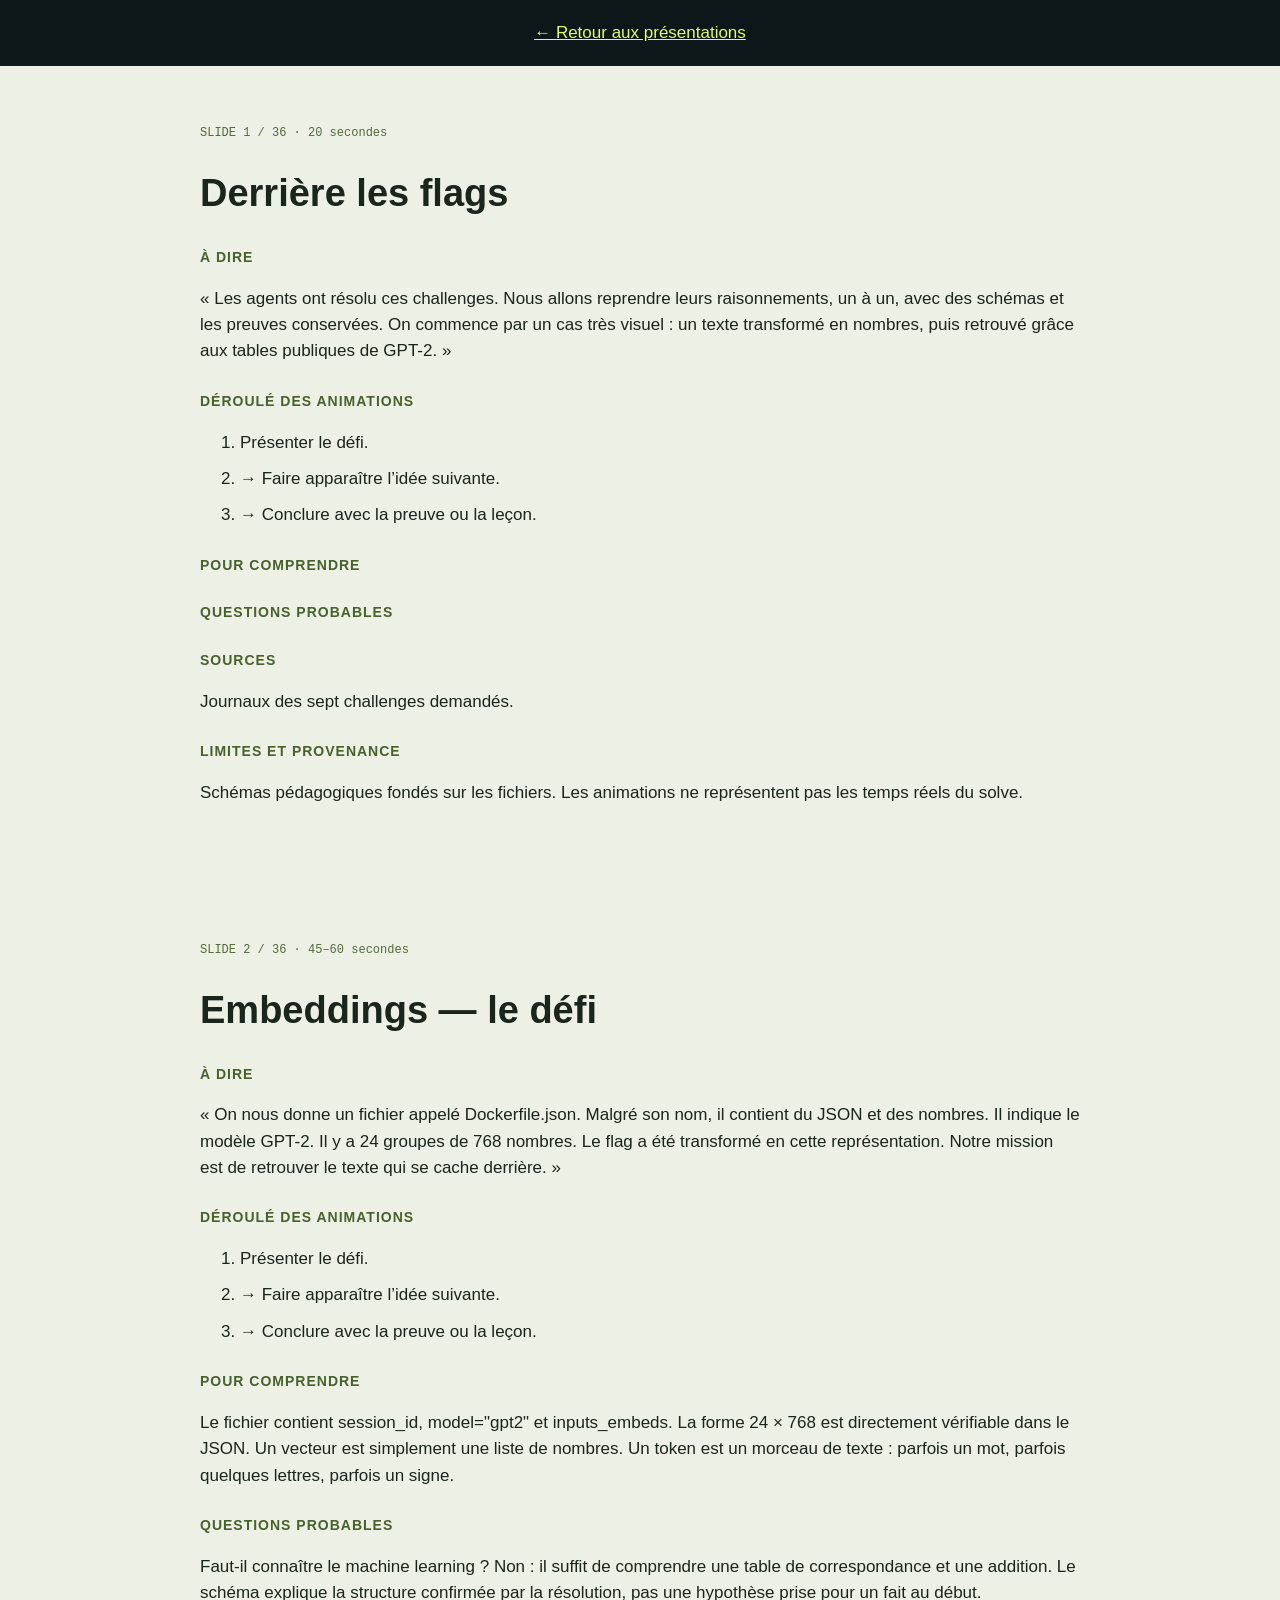
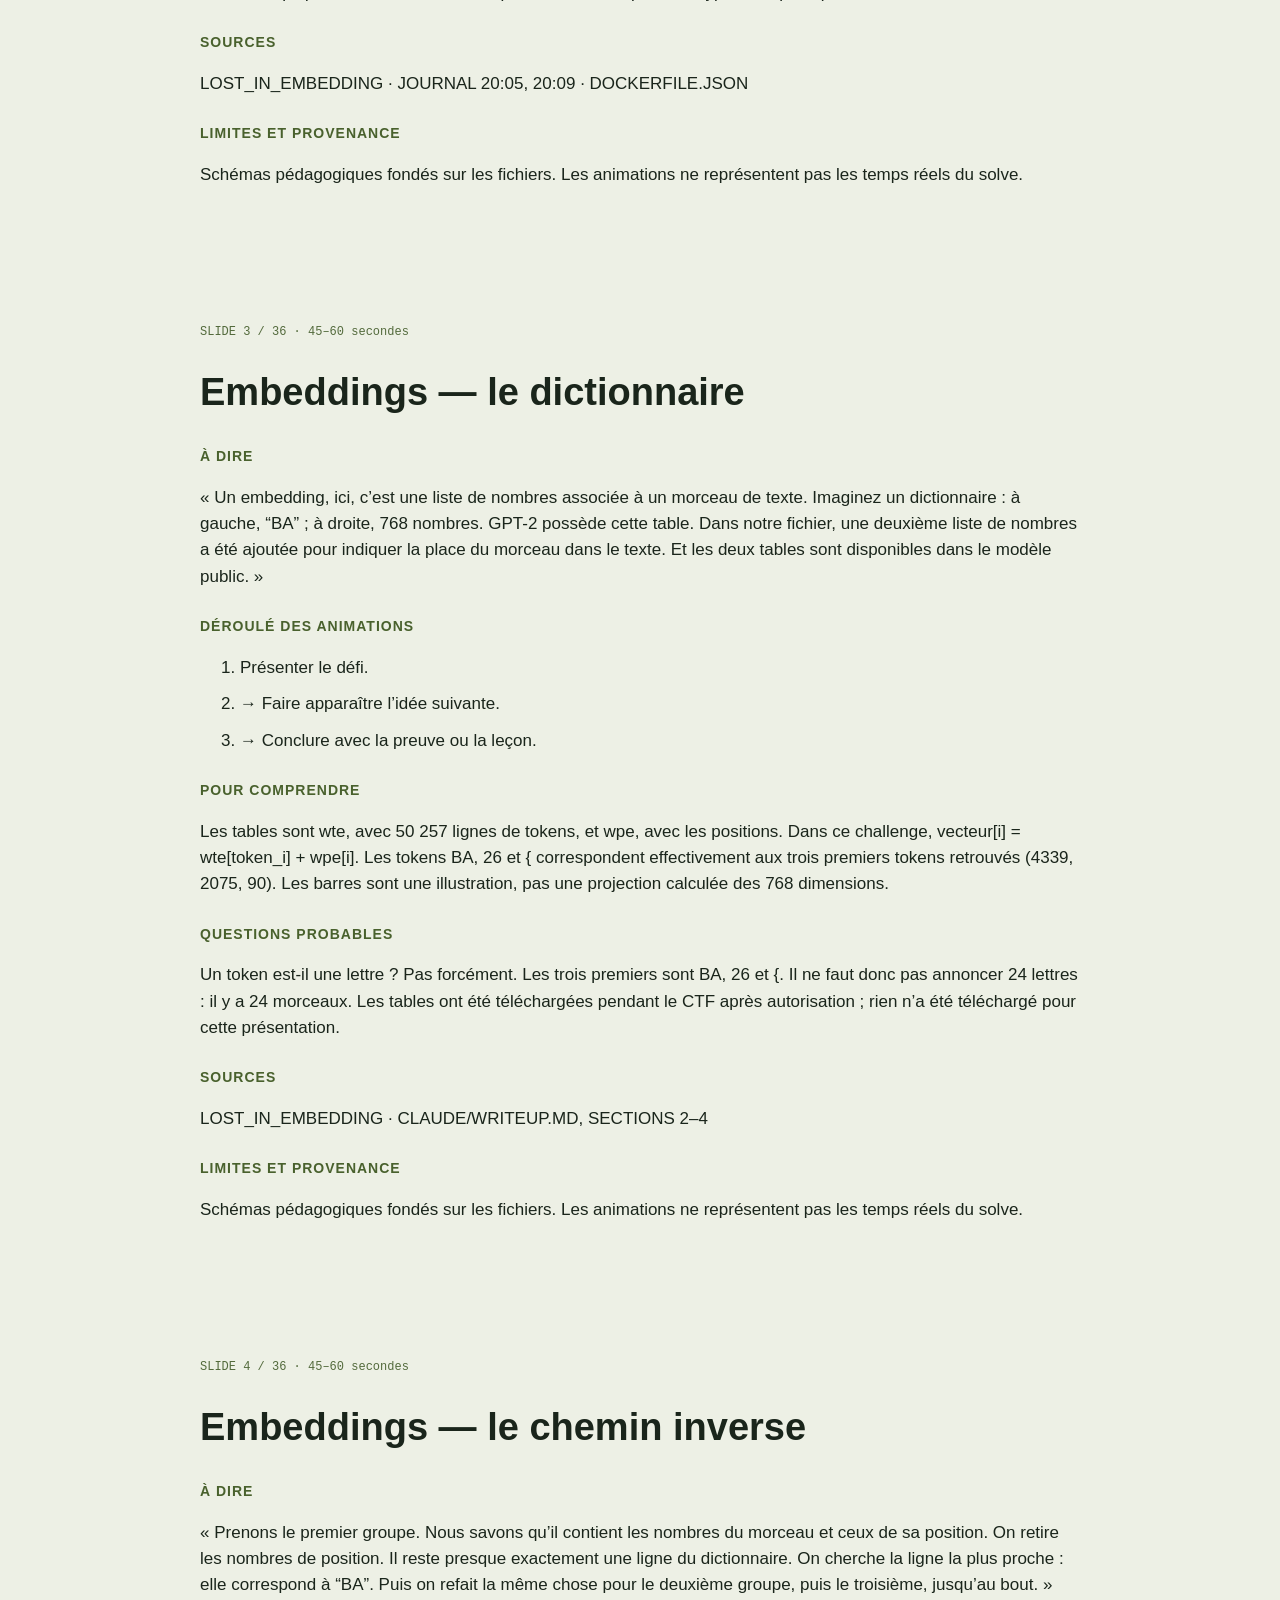
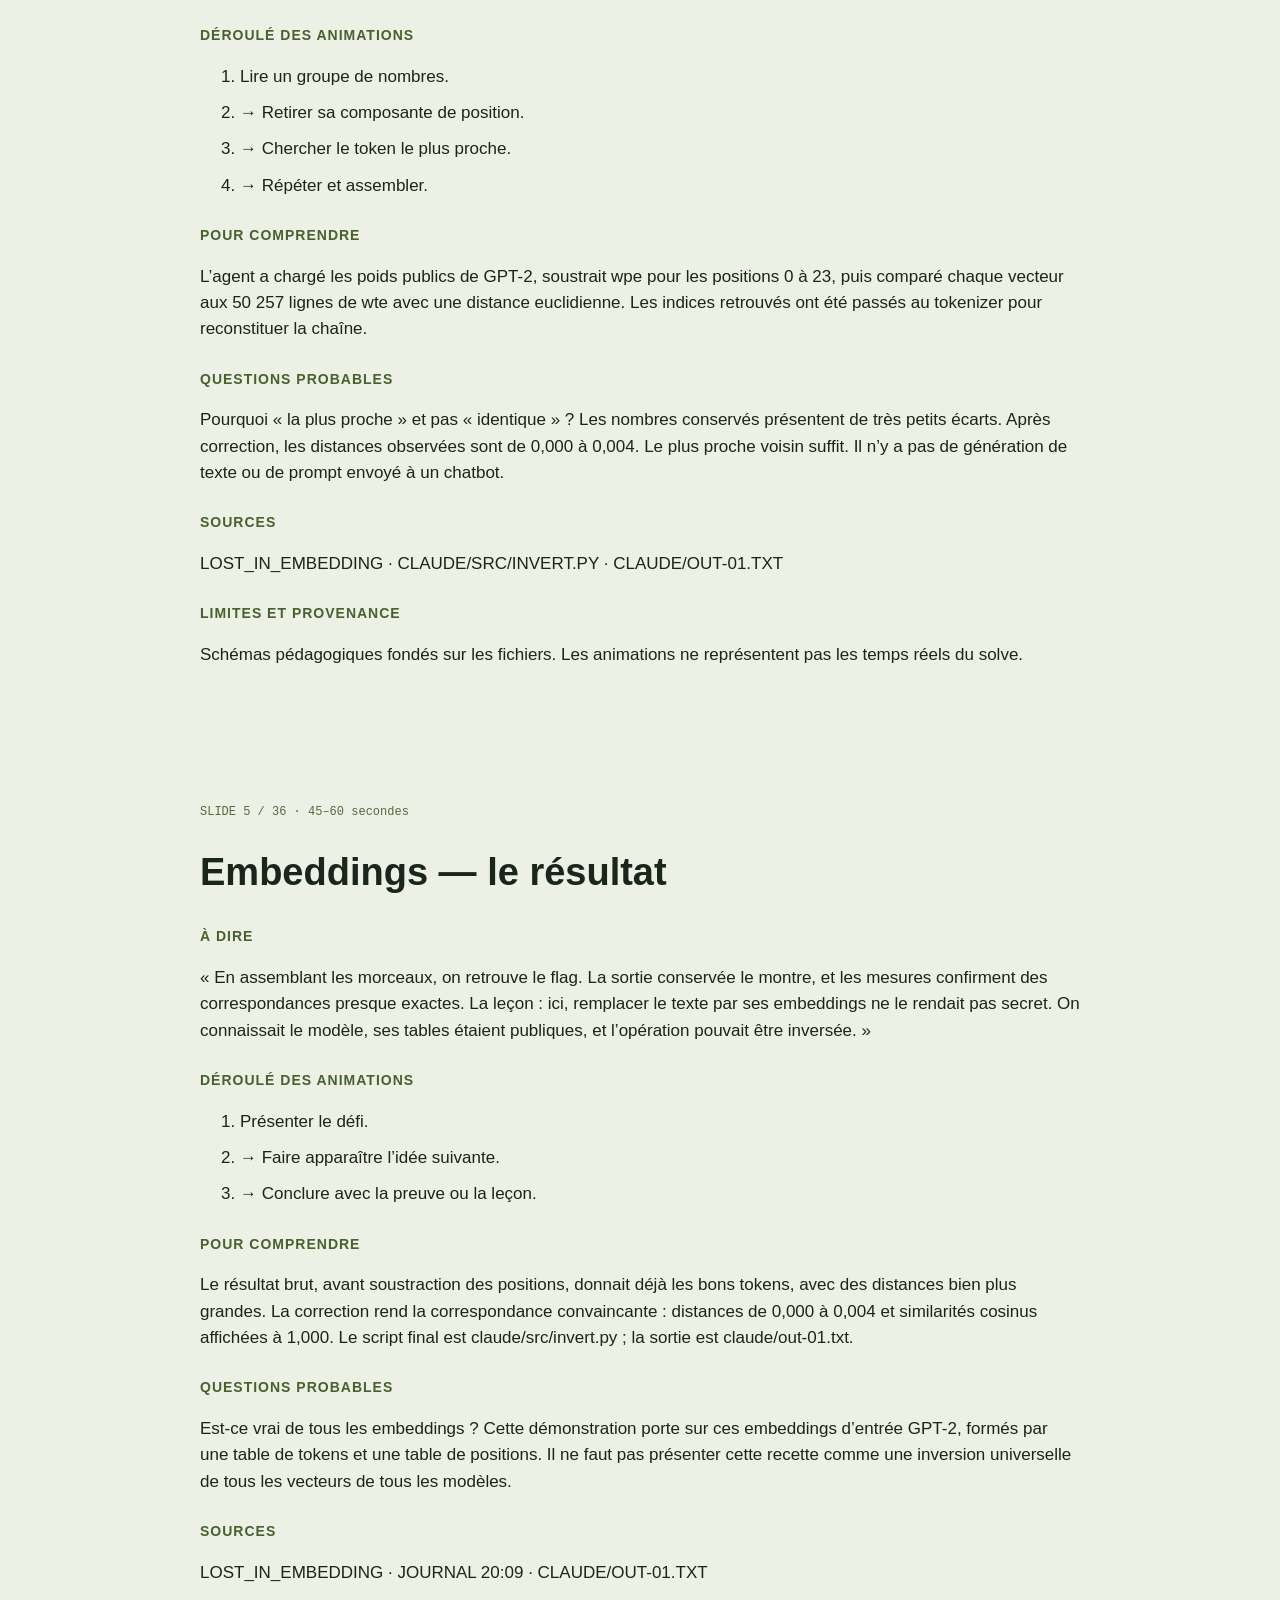
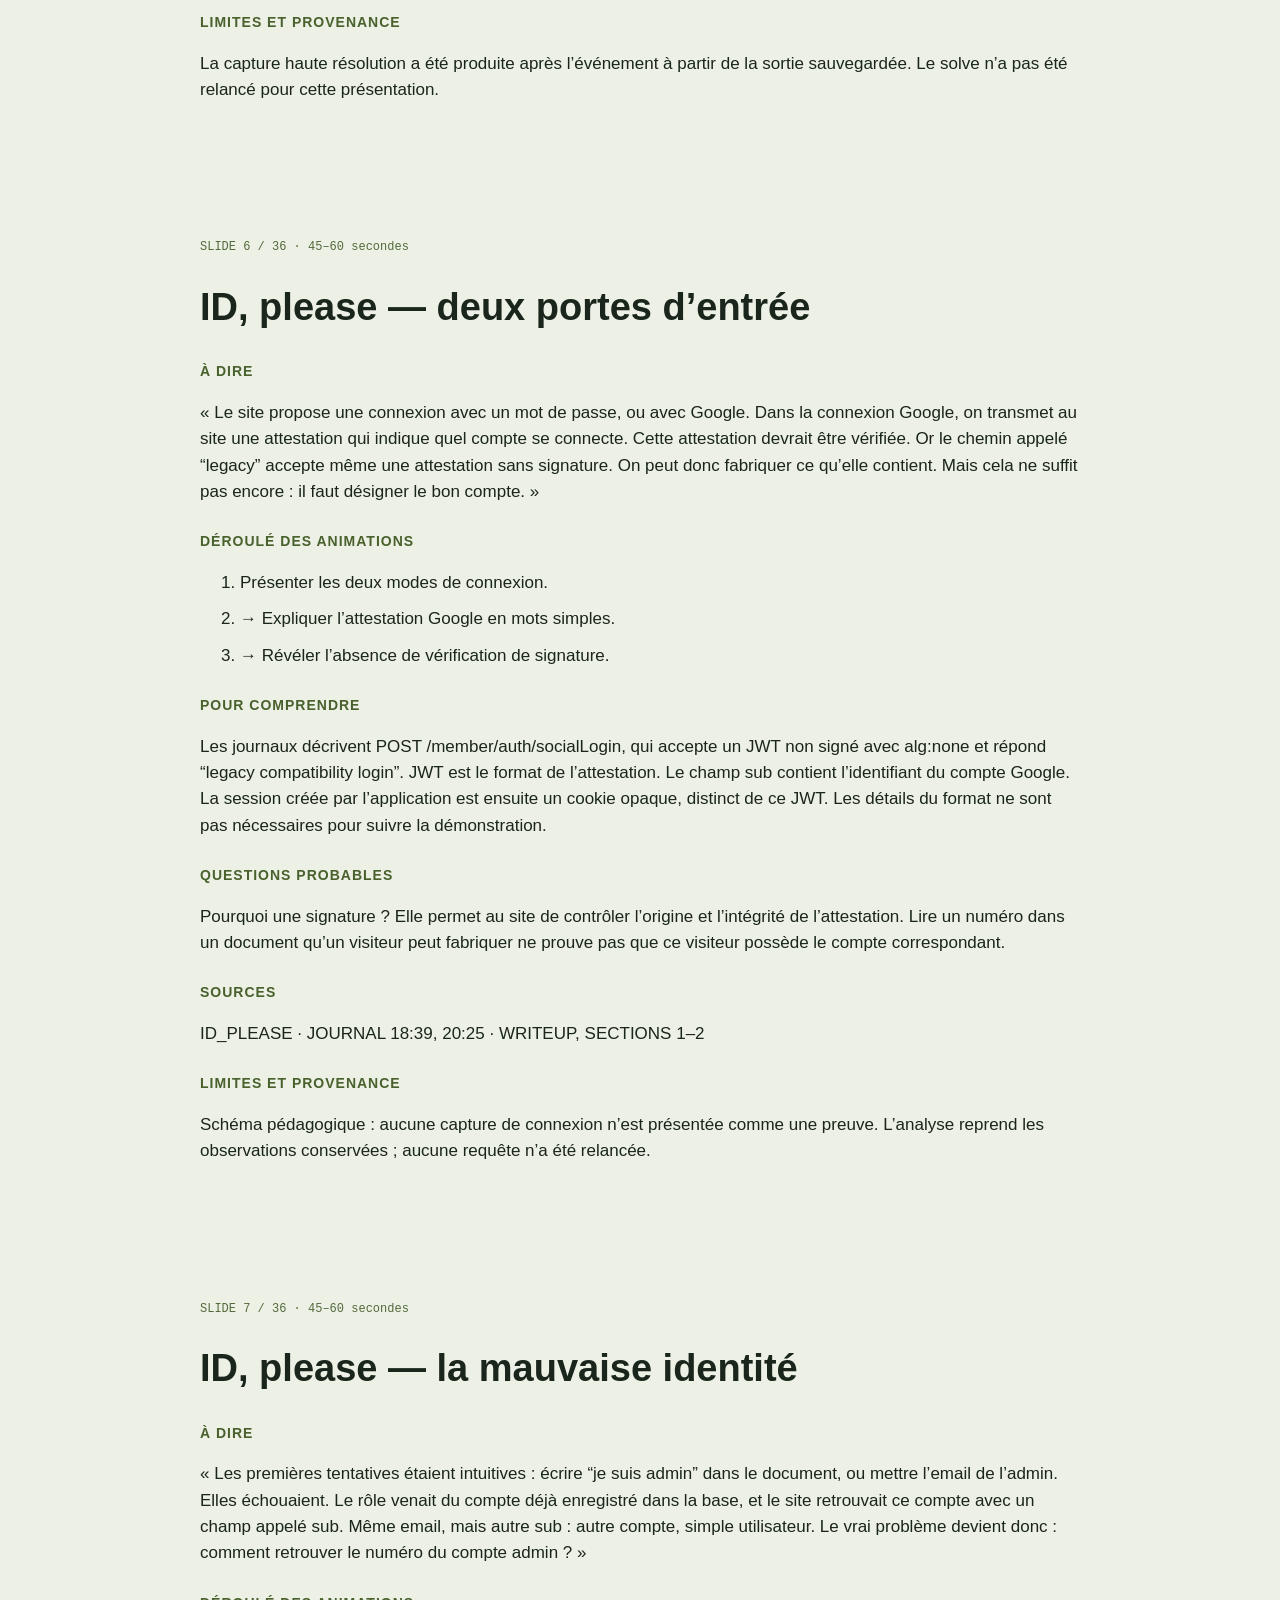
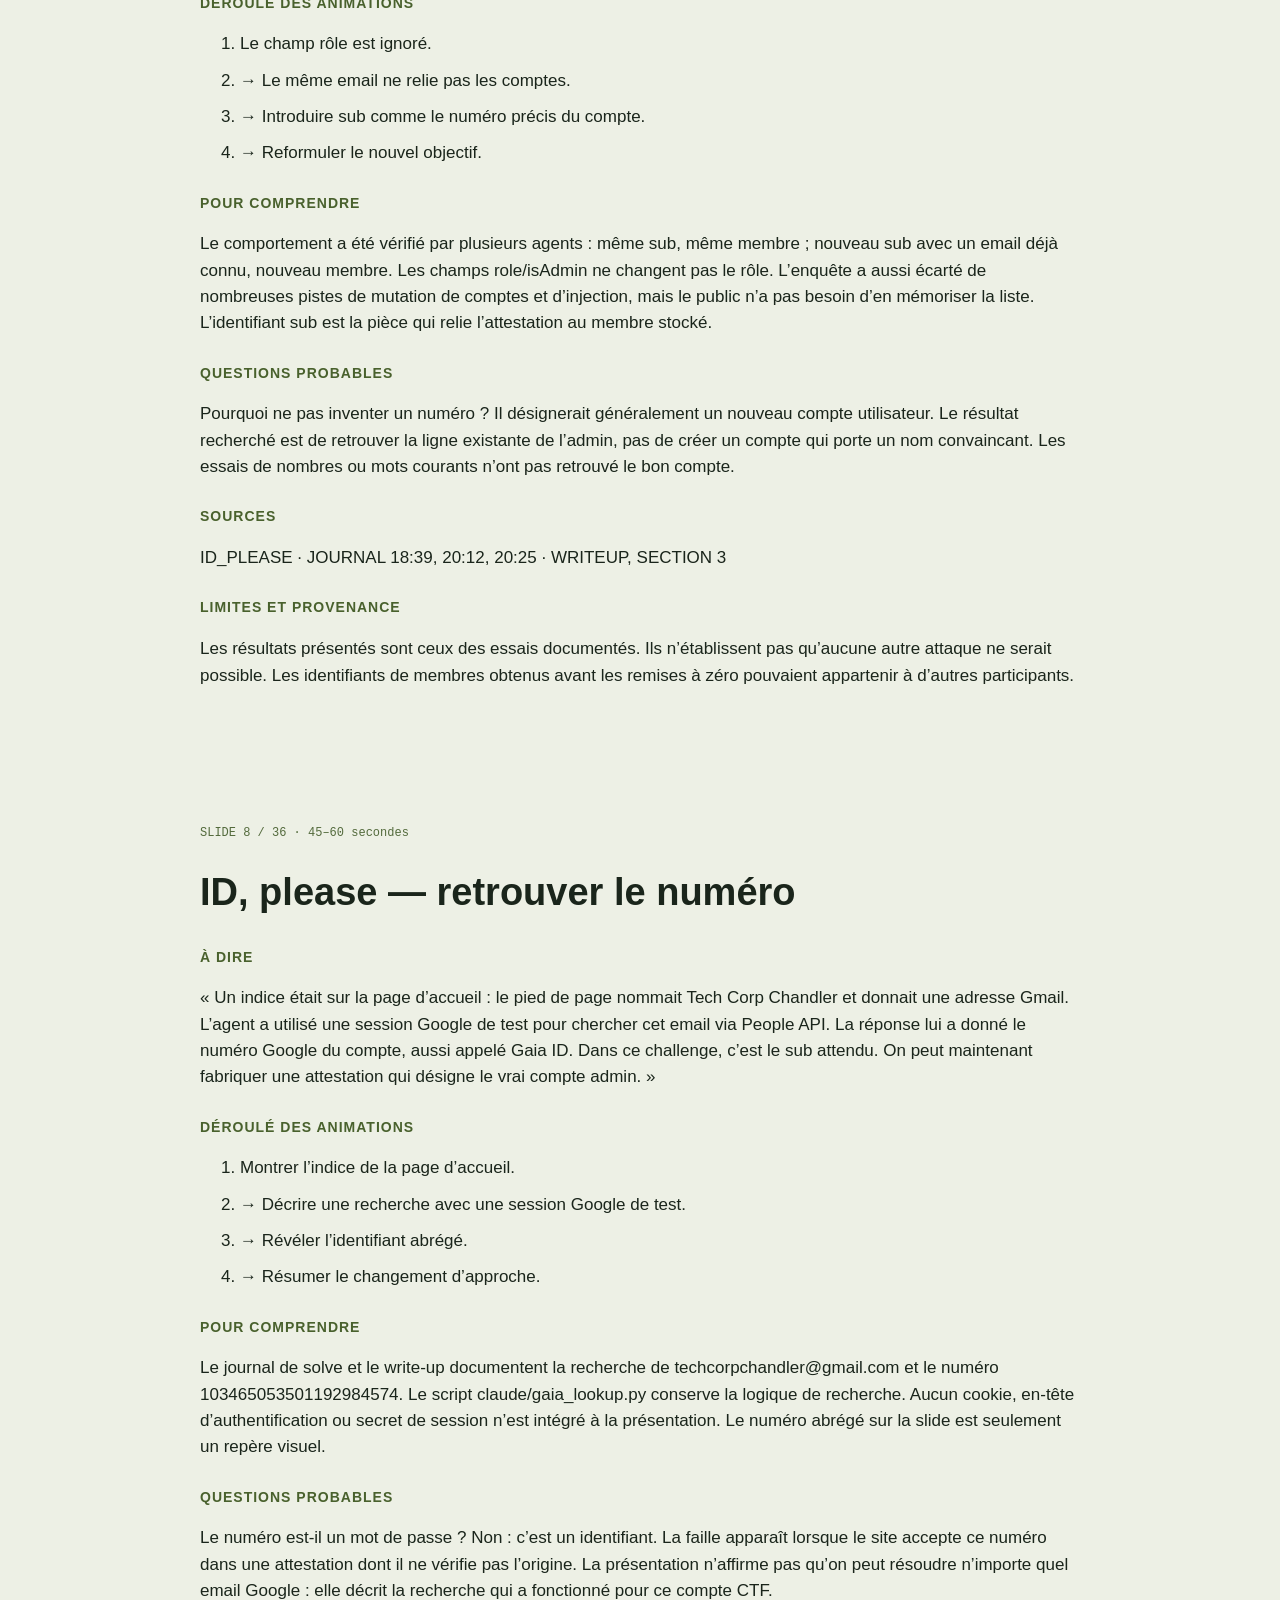
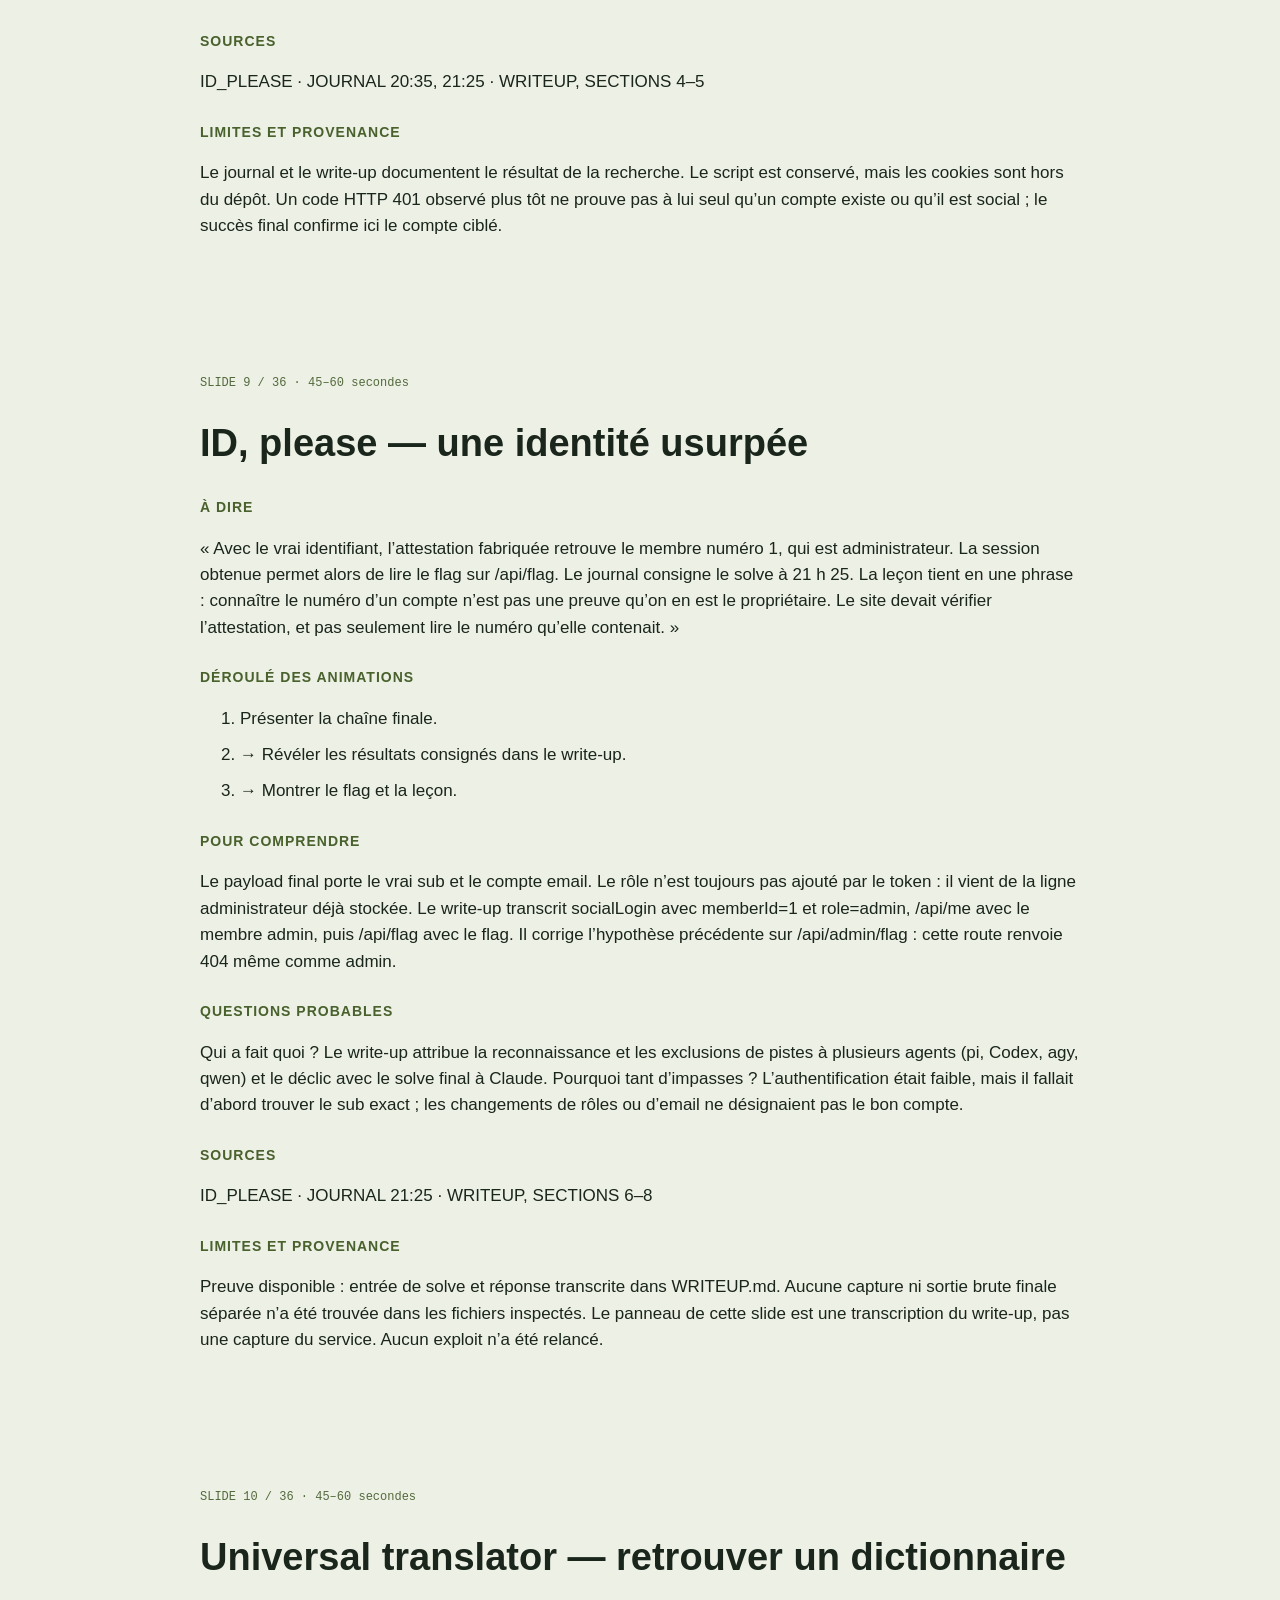
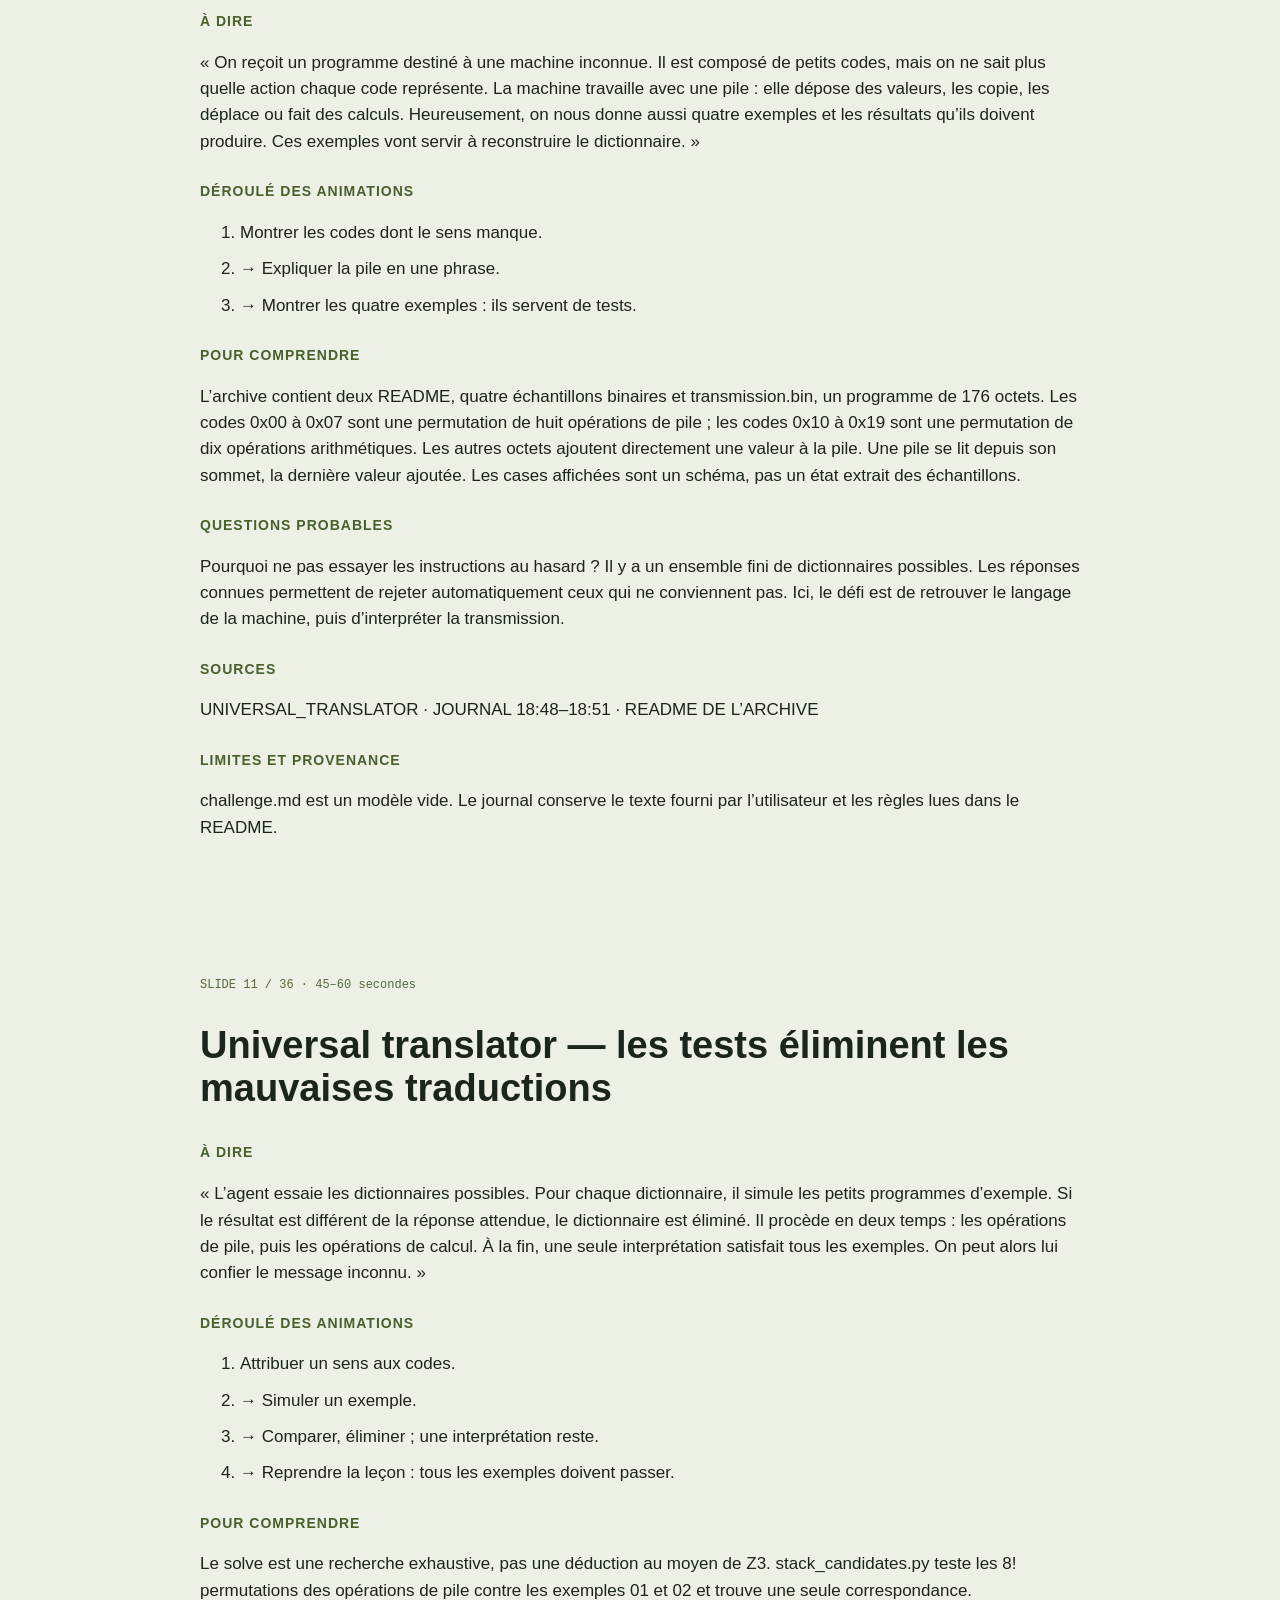
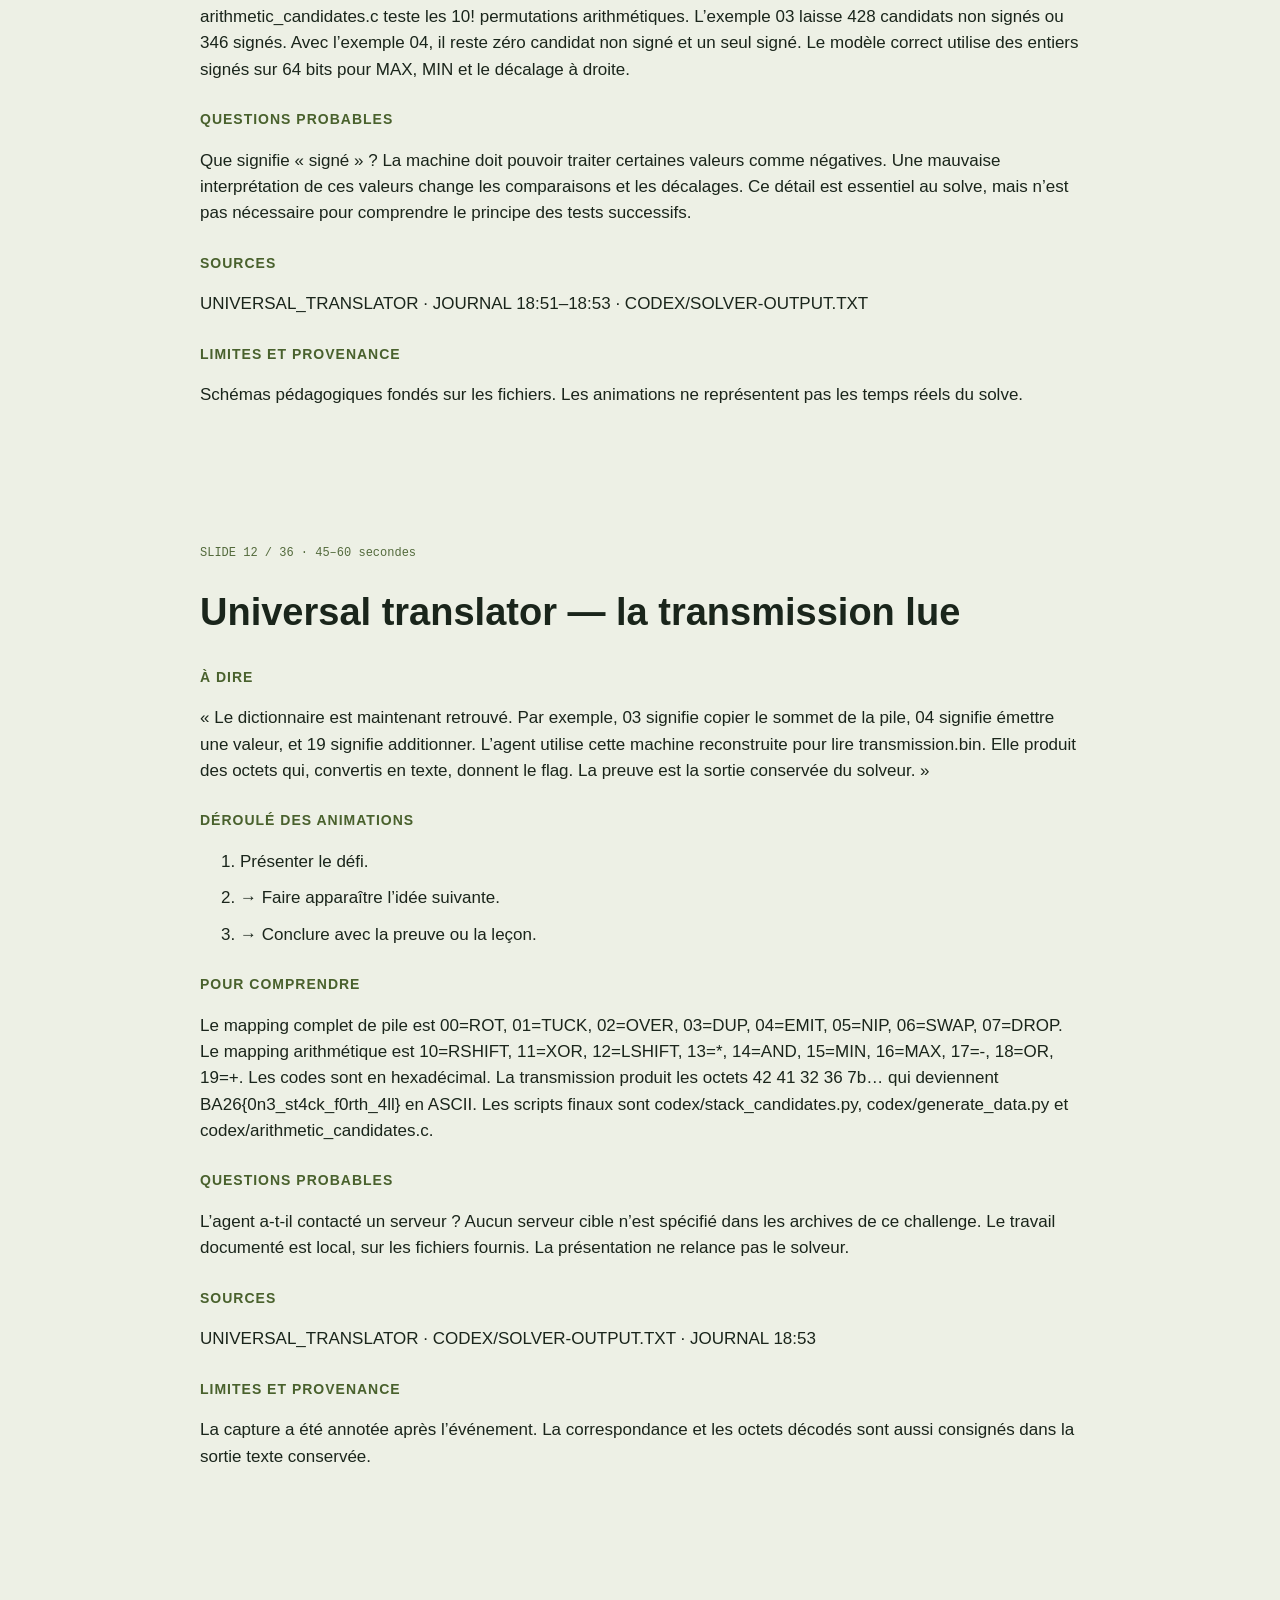
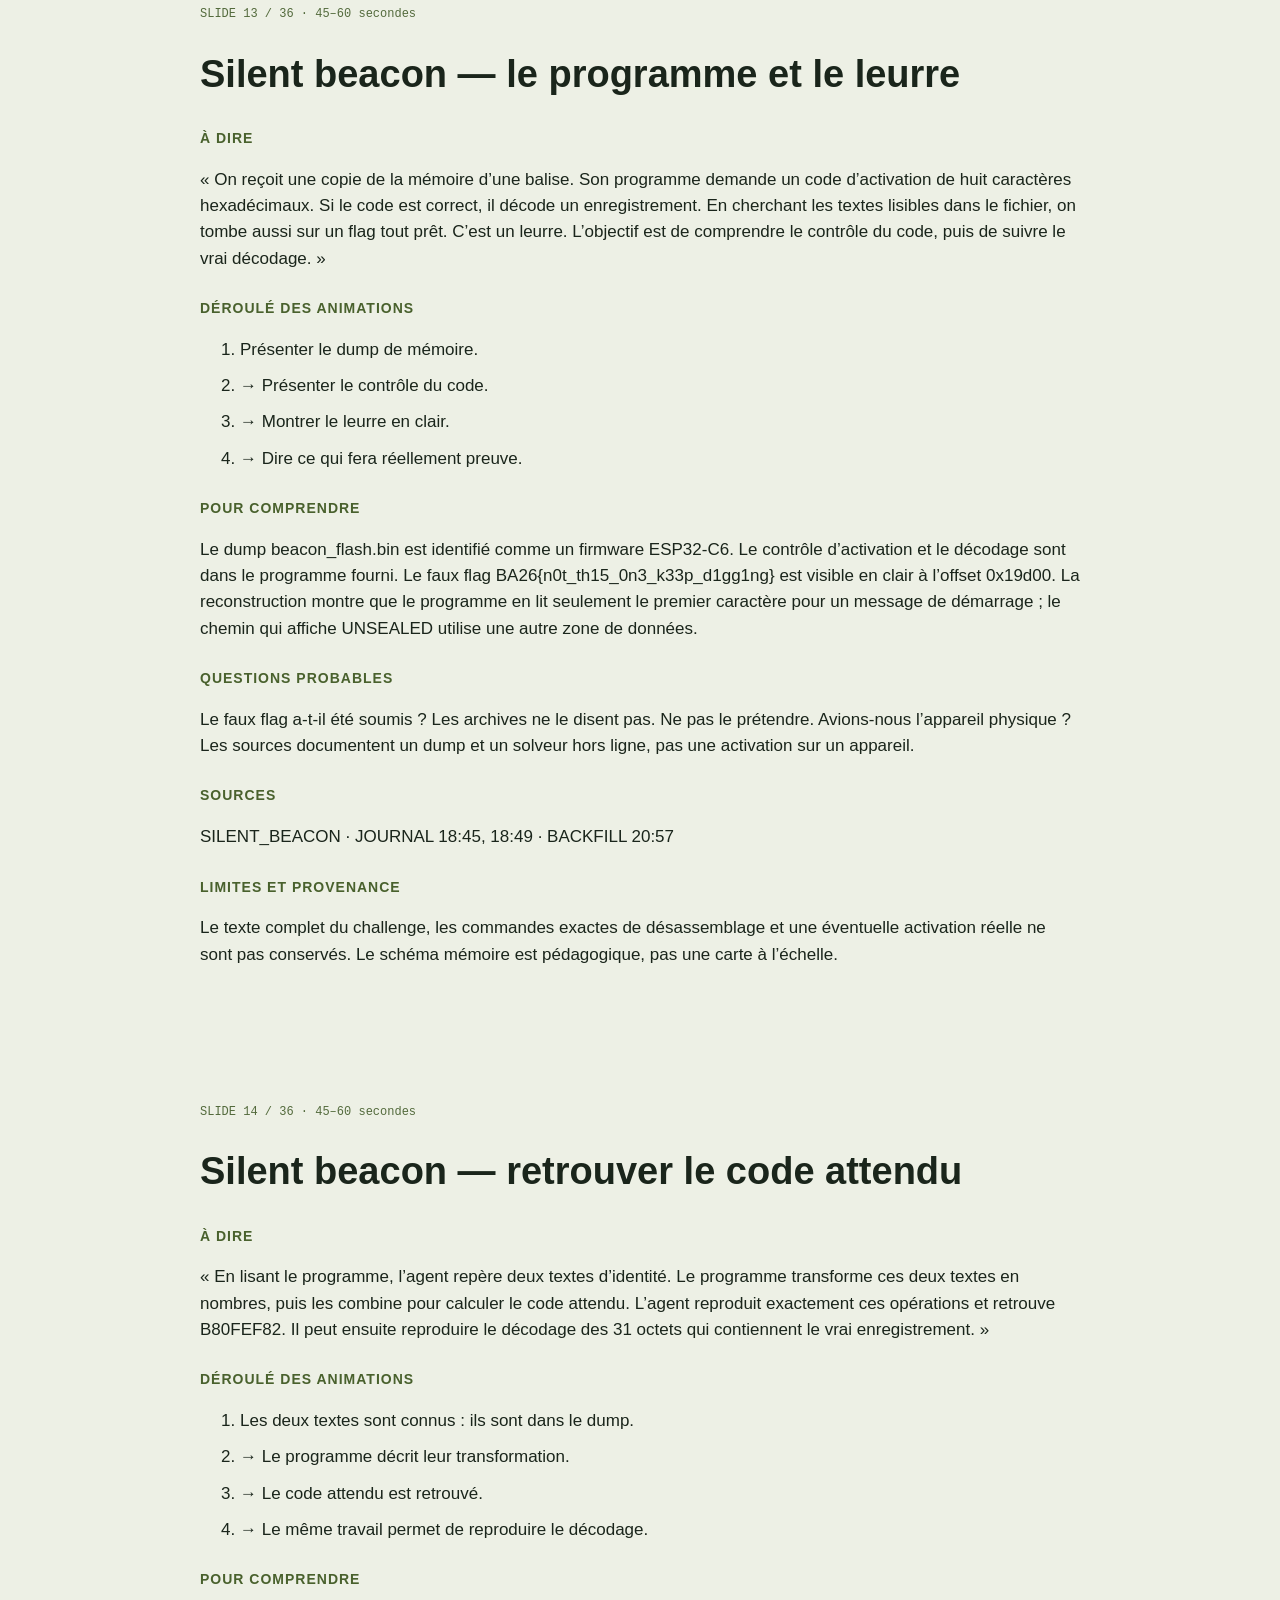
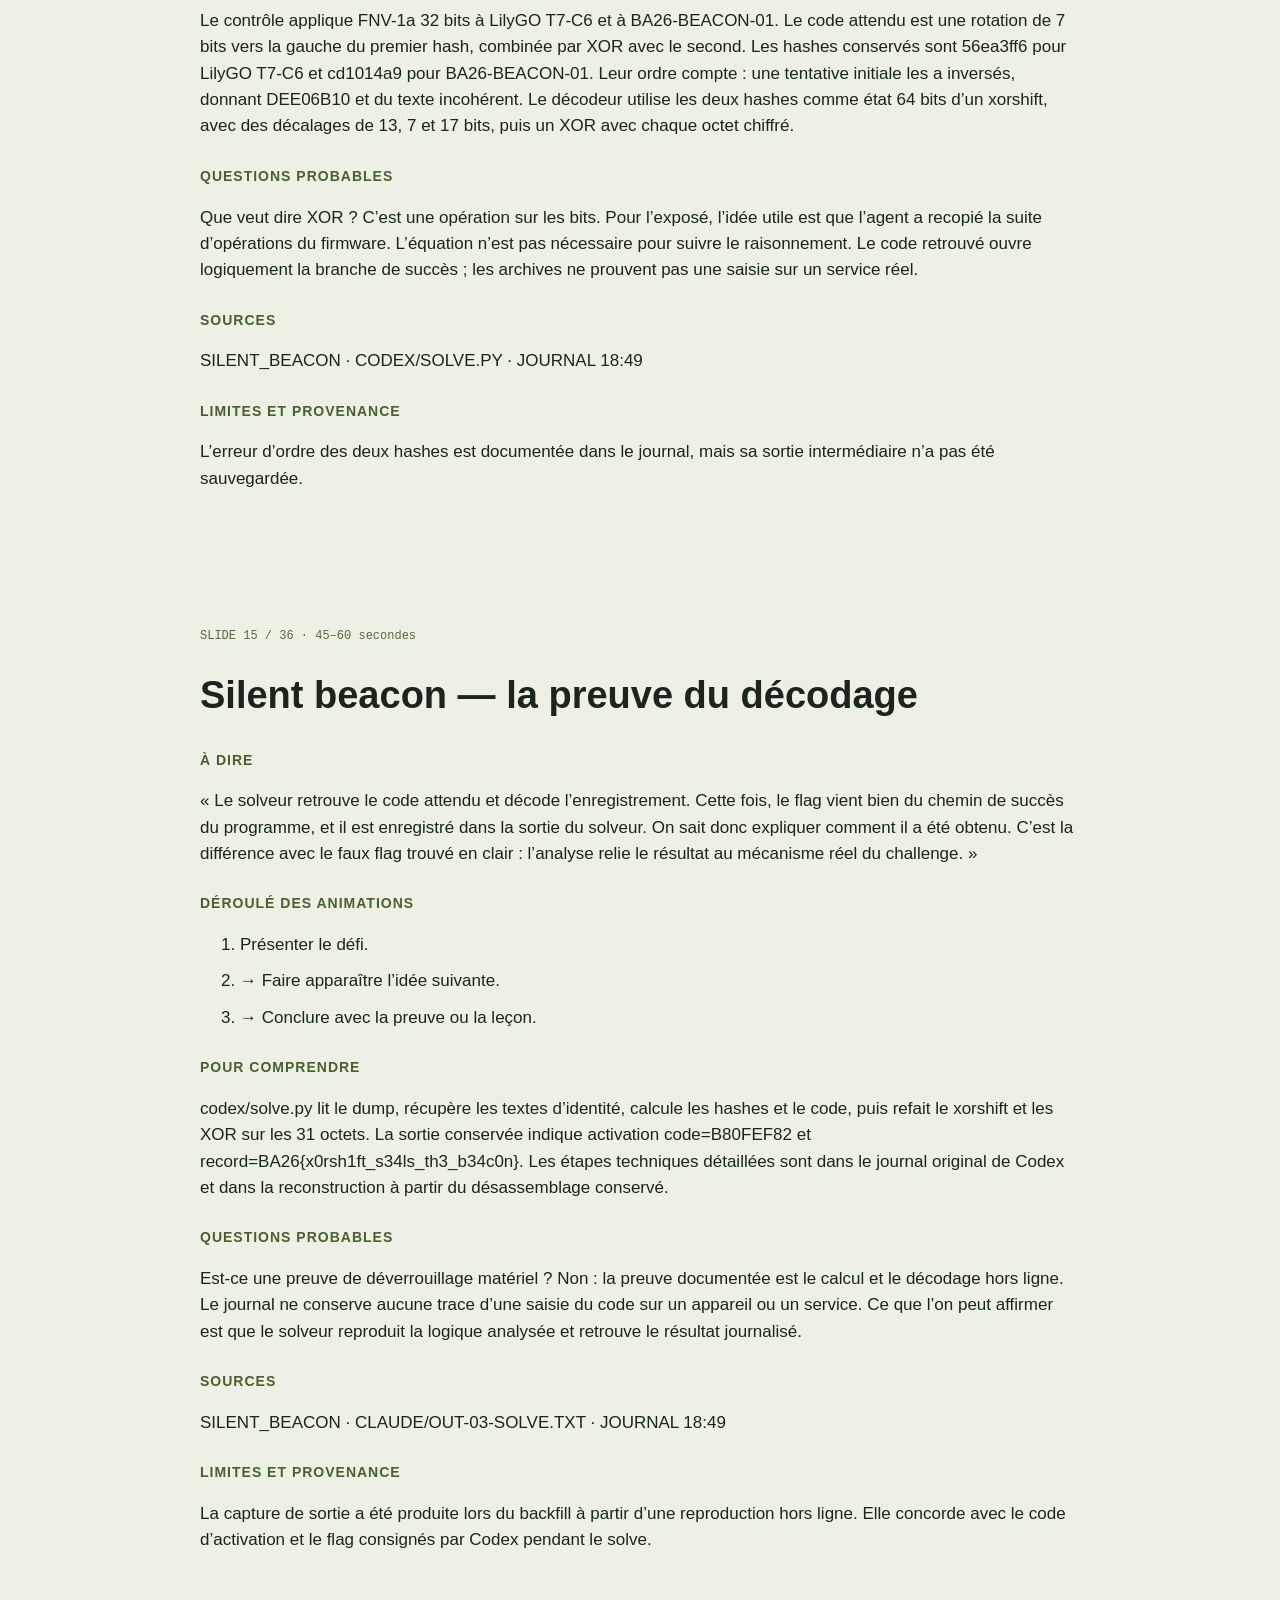
==== commit 97532ae7: "Add a concise illustrated Tapo chapter with PDF and speaker notes Assisted-by: codex-auto-review, lo" ====
--- a/notes.html
+++ b/notes.html
@@ -1 +1 @@
-<!doctype html><html lang="fr"><head><meta charset="utf-8"><meta name="viewport" content="width=device-width"><title>Notes orateur — Black Alps 2026</title><style>body{font:17px/1.55 -apple-system,Arial,sans-serif;background:#edf0e5;color:#1a251b;margin:0}article{max-width:880px;padding:60px;margin:auto;break-after:page}h1{font-size:38px;line-height:1.15}h2{font-size:14px;text-transform:uppercase;letter-spacing:1px;color:#49612d;margin-top:26px}p{white-space:pre-line;overflow-wrap:anywhere}.label{font:12px monospace;color:#536a3c}li{margin:10px 0}nav{padding:20px;text-align:center;background:#0d1719}a{color:#dcff63}@page{size:A4;margin:15mm}@media print{nav{display:none}body{background:white;font-size:11px}article{padding:0}h1{font-size:25px}h2{font-size:10px}article:last-child{break-after:auto}}</style></head><body><nav><a href="index.html">← Retour aux présentations</a></nav><article id="slide-1"><div class="label">SLIDE 1 / 31 · 20 secondes</div><h1>Derrière les flags</h1><h2>À dire</h2><p>« Les agents ont résolu ces challenges. Nous allons reprendre leurs raisonnements, un à un, avec des schémas et les preuves conservées. On commence par un cas très visuel : un texte transformé en nombres, puis retrouvé grâce aux tables publiques de GPT-2. »</p><h2>Déroulé des animations</h2><ol><li>Présenter le défi.</li><li>→ Faire apparaître l’idée suivante.</li><li>→ Conclure avec la preuve ou la leçon.</li></ol><h2>Pour comprendre</h2><p></p><h2>Questions probables</h2><p></p><h2>Sources</h2><p>Journaux des sept challenges demandés.</p><h2>Limites et provenance</h2><p>Schémas pédagogiques fondés sur les fichiers. Les animations ne représentent pas les temps réels du solve.</p></article><article id="slide-2"><div class="label">SLIDE 2 / 31 · 45–60 secondes</div><h1>Embeddings — le défi</h1><h2>À dire</h2><p>« On nous donne un fichier appelé Dockerfile.json. Malgré son nom, il contient du JSON et des nombres. Il indique le modèle GPT-2. Il y a 24 groupes de 768 nombres. Le flag a été transformé en cette représentation. Notre mission est de retrouver le texte qui se cache derrière. »</p><h2>Déroulé des animations</h2><ol><li>Présenter le défi.</li><li>→ Faire apparaître l’idée suivante.</li><li>→ Conclure avec la preuve ou la leçon.</li></ol><h2>Pour comprendre</h2><p>Le fichier contient session_id, model=&quot;gpt2&quot; et inputs_embeds. La forme 24 × 768 est directement vérifiable dans le JSON. Un vecteur est simplement une liste de nombres. Un token est un morceau de texte : parfois un mot, parfois quelques lettres, parfois un signe.</p><h2>Questions probables</h2><p>Faut-il connaître le machine learning ? Non : il suffit de comprendre une table de correspondance et une addition. Le schéma explique la structure confirmée par la résolution, pas une hypothèse prise pour un fait au début.</p><h2>Sources</h2><p>LOST_IN_EMBEDDING · JOURNAL 20:05, 20:09 · DOCKERFILE.JSON</p><h2>Limites et provenance</h2><p>Schémas pédagogiques fondés sur les fichiers. Les animations ne représentent pas les temps réels du solve.</p></article><article id="slide-3"><div class="label">SLIDE 3 / 31 · 45–60 secondes</div><h1>Embeddings — le dictionnaire</h1><h2>À dire</h2><p>« Un embedding, ici, c’est une liste de nombres associée à un morceau de texte. Imaginez un dictionnaire : à gauche, “BA” ; à droite, 768 nombres. GPT-2 possède cette table. Dans notre fichier, une deuxième liste de nombres a été ajoutée pour indiquer la place du morceau dans le texte. Et les deux tables sont disponibles dans le modèle public. »</p><h2>Déroulé des animations</h2><ol><li>Présenter le défi.</li><li>→ Faire apparaître l’idée suivante.</li><li>→ Conclure avec la preuve ou la leçon.</li></ol><h2>Pour comprendre</h2><p>Les tables sont wte, avec 50 257 lignes de tokens, et wpe, avec les positions. Dans ce challenge, vecteur[i] = wte[token_i] + wpe[i]. Les tokens BA, 26 et { correspondent effectivement aux trois premiers tokens retrouvés (4339, 2075, 90). Les barres sont une illustration, pas une projection calculée des 768 dimensions.</p><h2>Questions probables</h2><p>Un token est-il une lettre ? Pas forcément. Les trois premiers sont BA, 26 et {. Il ne faut donc pas annoncer 24 lettres : il y a 24 morceaux. Les tables ont été téléchargées pendant le CTF après autorisation ; rien n’a été téléchargé pour cette présentation.</p><h2>Sources</h2><p>LOST_IN_EMBEDDING · CLAUDE/WRITEUP.MD, SECTIONS 2–4</p><h2>Limites et provenance</h2><p>Schémas pédagogiques fondés sur les fichiers. Les animations ne représentent pas les temps réels du solve.</p></article><article id="slide-4"><div class="label">SLIDE 4 / 31 · 45–60 secondes</div><h1>Embeddings — le chemin inverse</h1><h2>À dire</h2><p>« Prenons le premier groupe. Nous savons qu’il contient les nombres du morceau et ceux de sa position. On retire les nombres de position. Il reste presque exactement une ligne du dictionnaire. On cherche la ligne la plus proche : elle correspond à “BA”. Puis on refait la même chose pour le deuxième groupe, puis le troisième, jusqu’au bout. »</p><h2>Déroulé des animations</h2><ol><li>Lire un groupe de nombres.</li><li>→ Retirer sa composante de position.</li><li>→ Chercher le token le plus proche.</li><li>→ Répéter et assembler.</li></ol><h2>Pour comprendre</h2><p>L’agent a chargé les poids publics de GPT-2, soustrait wpe pour les positions 0 à 23, puis comparé chaque vecteur aux 50 257 lignes de wte avec une distance euclidienne. Les indices retrouvés ont été passés au tokenizer pour reconstituer la chaîne.</p><h2>Questions probables</h2><p>Pourquoi « la plus proche » et pas « identique » ? Les nombres conservés présentent de très petits écarts. Après correction, les distances observées sont de 0,000 à 0,004. Le plus proche voisin suffit. Il n’y a pas de génération de texte ou de prompt envoyé à un chatbot.</p><h2>Sources</h2><p>LOST_IN_EMBEDDING · CLAUDE/SRC/INVERT.PY · CLAUDE/OUT-01.TXT</p><h2>Limites et provenance</h2><p>Schémas pédagogiques fondés sur les fichiers. Les animations ne représentent pas les temps réels du solve.</p></article><article id="slide-5"><div class="label">SLIDE 5 / 31 · 45–60 secondes</div><h1>Embeddings — le résultat</h1><h2>À dire</h2><p>« En assemblant les morceaux, on retrouve le flag. La sortie conservée le montre, et les mesures confirment des correspondances presque exactes. La leçon : ici, remplacer le texte par ses embeddings ne le rendait pas secret. On connaissait le modèle, ses tables étaient publiques, et l’opération pouvait être inversée. »</p><h2>Déroulé des animations</h2><ol><li>Présenter le défi.</li><li>→ Faire apparaître l’idée suivante.</li><li>→ Conclure avec la preuve ou la leçon.</li></ol><h2>Pour comprendre</h2><p>Le résultat brut, avant soustraction des positions, donnait déjà les bons tokens, avec des distances bien plus grandes. La correction rend la correspondance convaincante : distances de 0,000 à 0,004 et similarités cosinus affichées à 1,000. Le script final est claude/src/invert.py ; la sortie est claude/out-01.txt.</p><h2>Questions probables</h2><p>Est-ce vrai de tous les embeddings ? Cette démonstration porte sur ces embeddings d’entrée GPT-2, formés par une table de tokens et une table de positions. Il ne faut pas présenter cette recette comme une inversion universelle de tous les vecteurs de tous les modèles.</p><h2>Sources</h2><p>LOST_IN_EMBEDDING · JOURNAL 20:09 · CLAUDE/OUT-01.TXT</p><h2>Limites et provenance</h2><p>La capture haute résolution a été produite après l’événement à partir de la sortie sauvegardée. Le solve n’a pas été relancé pour cette présentation.</p></article><article id="slide-6"><div class="label">SLIDE 6 / 31 · 45–60 secondes</div><h1>ID, please — deux portes d’entrée</h1><h2>À dire</h2><p>« Le site propose une connexion avec un mot de passe, ou avec Google. Dans la connexion Google, on transmet au site une attestation qui indique quel compte se connecte. Cette attestation devrait être vérifiée. Or le chemin appelé “legacy” accepte même une attestation sans signature. On peut donc fabriquer ce qu’elle contient. Mais cela ne suffit pas encore : il faut désigner le bon compte. »</p><h2>Déroulé des animations</h2><ol><li>Présenter les deux modes de connexion.</li><li>→ Expliquer l’attestation Google en mots simples.</li><li>→ Révéler l’absence de vérification de signature.</li></ol><h2>Pour comprendre</h2><p>Les journaux décrivent POST /member/auth/socialLogin, qui accepte un JWT non signé avec alg:none et répond “legacy compatibility login”. JWT est le format de l’attestation. Le champ sub contient l’identifiant du compte Google. La session créée par l’application est ensuite un cookie opaque, distinct de ce JWT. Les détails du format ne sont pas nécessaires pour suivre la démonstration.</p><h2>Questions probables</h2><p>Pourquoi une signature ? Elle permet au site de contrôler l’origine et l’intégrité de l’attestation. Lire un numéro dans un document qu’un visiteur peut fabriquer ne prouve pas que ce visiteur possède le compte correspondant.</p><h2>Sources</h2><p>ID_PLEASE · JOURNAL 18:39, 20:25 · WRITEUP, SECTIONS 1–2</p><h2>Limites et provenance</h2><p>Schéma pédagogique : aucune capture de connexion n’est présentée comme une preuve. L’analyse reprend les observations conservées ; aucune requête n’a été relancée.</p></article><article id="slide-7"><div class="label">SLIDE 7 / 31 · 45–60 secondes</div><h1>ID, please — la mauvaise identité</h1><h2>À dire</h2><p>« Les premières tentatives étaient intuitives : écrire “je suis admin” dans le document, ou mettre l’email de l’admin. Elles échouaient. Le rôle venait du compte déjà enregistré dans la base, et le site retrouvait ce compte avec un champ appelé sub. Même email, mais autre sub : autre compte, simple utilisateur. Le vrai problème devient donc : comment retrouver le numéro du compte admin ? »</p><h2>Déroulé des animations</h2><ol><li>Le champ rôle est ignoré.</li><li>→ Le même email ne relie pas les comptes.</li><li>→ Introduire sub comme le numéro précis du compte.</li><li>→ Reformuler le nouvel objectif.</li></ol><h2>Pour comprendre</h2><p>Le comportement a été vérifié par plusieurs agents : même sub, même membre ; nouveau sub avec un email déjà connu, nouveau membre. Les champs role/isAdmin ne changent pas le rôle. L’enquête a aussi écarté de nombreuses pistes de mutation de comptes et d’injection, mais le public n’a pas besoin d’en mémoriser la liste. L’identifiant sub est la pièce qui relie l’attestation au membre stocké.</p><h2>Questions probables</h2><p>Pourquoi ne pas inventer un numéro ? Il désignerait généralement un nouveau compte utilisateur. Le résultat recherché est de retrouver la ligne existante de l’admin, pas de créer un compte qui porte un nom convaincant. Les essais de nombres ou mots courants n’ont pas retrouvé le bon compte.</p><h2>Sources</h2><p>ID_PLEASE · JOURNAL 18:39, 20:12, 20:25 · WRITEUP, SECTION 3</p><h2>Limites et provenance</h2><p>Les résultats présentés sont ceux des essais documentés. Ils n’établissent pas qu’aucune autre attaque ne serait possible. Les identifiants de membres obtenus avant les remises à zéro pouvaient appartenir à d’autres participants.</p></article><article id="slide-8"><div class="label">SLIDE 8 / 31 · 45–60 secondes</div><h1>ID, please — retrouver le numéro</h1><h2>À dire</h2><p>« Un indice était sur la page d’accueil : le pied de page nommait Tech Corp Chandler et donnait une adresse Gmail. L’agent a utilisé une session Google de test pour chercher cet email via People API. La réponse lui a donné le numéro Google du compte, aussi appelé Gaia ID. Dans ce challenge, c’est le sub attendu. On peut maintenant fabriquer une attestation qui désigne le vrai compte admin. »</p><h2>Déroulé des animations</h2><ol><li>Montrer l’indice de la page d’accueil.</li><li>→ Décrire une recherche avec une session Google de test.</li><li>→ Révéler l’identifiant abrégé.</li><li>→ Résumer le changement d’approche.</li></ol><h2>Pour comprendre</h2><p>Le journal de solve et le write-up documentent la recherche de techcorpchandler@gmail.com et le numéro 103465053501192984574. Le script claude/gaia_lookup.py conserve la logique de recherche. Aucun cookie, en-tête d’authentification ou secret de session n’est intégré à la présentation. Le numéro abrégé sur la slide est seulement un repère visuel.</p><h2>Questions probables</h2><p>Le numéro est-il un mot de passe ? Non : c’est un identifiant. La faille apparaît lorsque le site accepte ce numéro dans une attestation dont il ne vérifie pas l’origine. La présentation n’affirme pas qu’on peut résoudre n’importe quel email Google : elle décrit la recherche qui a fonctionné pour ce compte CTF.</p><h2>Sources</h2><p>ID_PLEASE · JOURNAL 20:35, 21:25 · WRITEUP, SECTIONS 4–5</p><h2>Limites et provenance</h2><p>Le journal et le write-up documentent le résultat de la recherche. Le script est conservé, mais les cookies sont hors du dépôt. Un code HTTP 401 observé plus tôt ne prouve pas à lui seul qu’un compte existe ou qu’il est social ; le succès final confirme ici le compte ciblé.</p></article><article id="slide-9"><div class="label">SLIDE 9 / 31 · 45–60 secondes</div><h1>ID, please — une identité usurpée</h1><h2>À dire</h2><p>« Avec le vrai identifiant, l’attestation fabriquée retrouve le membre numéro 1, qui est administrateur. La session obtenue permet alors de lire le flag sur /api/flag. Le journal consigne le solve à 21 h 25. La leçon tient en une phrase : connaître le numéro d’un compte n’est pas une preuve qu’on en est le propriétaire. Le site devait vérifier l’attestation, et pas seulement lire le numéro qu’elle contenait. »</p><h2>Déroulé des animations</h2><ol><li>Présenter la chaîne finale.</li><li>→ Révéler les résultats consignés dans le write-up.</li><li>→ Montrer le flag et la leçon.</li></ol><h2>Pour comprendre</h2><p>Le payload final porte le vrai sub et le compte email. Le rôle n’est toujours pas ajouté par le token : il vient de la ligne administrateur déjà stockée. Le write-up transcrit socialLogin avec memberId=1 et role=admin, /api/me avec le membre admin, puis /api/flag avec le flag. Il corrige l’hypothèse précédente sur /api/admin/flag : cette route renvoie 404 même comme admin.</p><h2>Questions probables</h2><p>Qui a fait quoi ? Le write-up attribue la reconnaissance et les exclusions de pistes à plusieurs agents (pi, Codex, agy, qwen) et le déclic avec le solve final à Claude. Pourquoi tant d’impasses ? L’authentification était faible, mais il fallait d’abord trouver le sub exact ; les changements de rôles ou d’email ne désignaient pas le bon compte.</p><h2>Sources</h2><p>ID_PLEASE · JOURNAL 21:25 · WRITEUP, SECTIONS 6–8</p><h2>Limites et provenance</h2><p>Preuve disponible : entrée de solve et réponse transcrite dans WRITEUP.md. Aucune capture ni sortie brute finale séparée n’a été trouvée dans les fichiers inspectés. Le panneau de cette slide est une transcription du write-up, pas une capture du service. Aucun exploit n’a été relancé.</p></article><article id="slide-10"><div class="label">SLIDE 10 / 31 · 45–60 secondes</div><h1>Universal translator — retrouver un dictionnaire</h1><h2>À dire</h2><p>« On reçoit un programme destiné à une machine inconnue. Il est composé de petits codes, mais on ne sait plus quelle action chaque code représente. La machine travaille avec une pile : elle dépose des valeurs, les copie, les déplace ou fait des calculs. Heureusement, on nous donne aussi quatre exemples et les résultats qu’ils doivent produire. Ces exemples vont servir à reconstruire le dictionnaire. »</p><h2>Déroulé des animations</h2><ol><li>Montrer les codes dont le sens manque.</li><li>→ Expliquer la pile en une phrase.</li><li>→ Montrer les quatre exemples : ils servent de tests.</li></ol><h2>Pour comprendre</h2><p>L’archive contient deux README, quatre échantillons binaires et transmission.bin, un programme de 176 octets. Les codes 0x00 à 0x07 sont une permutation de huit opérations de pile ; les codes 0x10 à 0x19 sont une permutation de dix opérations arithmétiques. Les autres octets ajoutent directement une valeur à la pile. Une pile se lit depuis son sommet, la dernière valeur ajoutée. Les cases affichées sont un schéma, pas un état extrait des échantillons.</p><h2>Questions probables</h2><p>Pourquoi ne pas essayer les instructions au hasard ? Il y a un ensemble fini de dictionnaires possibles. Les réponses connues permettent de rejeter automatiquement ceux qui ne conviennent pas. Ici, le défi est de retrouver le langage de la machine, puis d’interpréter la transmission.</p><h2>Sources</h2><p>UNIVERSAL_TRANSLATOR · JOURNAL 18:48–18:51 · README DE L’ARCHIVE</p><h2>Limites et provenance</h2><p>challenge.md est un modèle vide. Le journal conserve le texte fourni par l’utilisateur et les règles lues dans le README.</p></article><article id="slide-11"><div class="label">SLIDE 11 / 31 · 45–60 secondes</div><h1>Universal translator — les tests éliminent les mauvaises traductions</h1><h2>À dire</h2><p>« L’agent essaie les dictionnaires possibles. Pour chaque dictionnaire, il simule les petits programmes d’exemple. Si le résultat est différent de la réponse attendue, le dictionnaire est éliminé. Il procède en deux temps : les opérations de pile, puis les opérations de calcul. À la fin, une seule interprétation satisfait tous les exemples. On peut alors lui confier le message inconnu. »</p><h2>Déroulé des animations</h2><ol><li>Attribuer un sens aux codes.</li><li>→ Simuler un exemple.</li><li>→ Comparer, éliminer ; une interprétation reste.</li><li>→ Reprendre la leçon : tous les exemples doivent passer.</li></ol><h2>Pour comprendre</h2><p>Le solve est une recherche exhaustive, pas une déduction au moyen de Z3. stack_candidates.py teste les 8! permutations des opérations de pile contre les exemples 01 et 02 et trouve une seule correspondance. arithmetic_candidates.c teste les 10! permutations arithmétiques. L’exemple 03 laisse 428 candidats non signés ou 346 signés. Avec l’exemple 04, il reste zéro candidat non signé et un seul signé. Le modèle correct utilise des entiers signés sur 64 bits pour MAX, MIN et le décalage à droite.</p><h2>Questions probables</h2><p>Que signifie « signé » ? La machine doit pouvoir traiter certaines valeurs comme négatives. Une mauvaise interprétation de ces valeurs change les comparaisons et les décalages. Ce détail est essentiel au solve, mais n’est pas nécessaire pour comprendre le principe des tests successifs.</p><h2>Sources</h2><p>UNIVERSAL_TRANSLATOR · JOURNAL 18:51–18:53 · CODEX/SOLVER-OUTPUT.TXT</p><h2>Limites et provenance</h2><p>Schémas pédagogiques fondés sur les fichiers. Les animations ne représentent pas les temps réels du solve.</p></article><article id="slide-12"><div class="label">SLIDE 12 / 31 · 45–60 secondes</div><h1>Universal translator — la transmission lue</h1><h2>À dire</h2><p>« Le dictionnaire est maintenant retrouvé. Par exemple, 03 signifie copier le sommet de la pile, 04 signifie émettre une valeur, et 19 signifie additionner. L’agent utilise cette machine reconstruite pour lire transmission.bin. Elle produit des octets qui, convertis en texte, donnent le flag. La preuve est la sortie conservée du solveur. »</p><h2>Déroulé des animations</h2><ol><li>Présenter le défi.</li><li>→ Faire apparaître l’idée suivante.</li><li>→ Conclure avec la preuve ou la leçon.</li></ol><h2>Pour comprendre</h2><p>Le mapping complet de pile est 00=ROT, 01=TUCK, 02=OVER, 03=DUP, 04=EMIT, 05=NIP, 06=SWAP, 07=DROP. Le mapping arithmétique est 10=RSHIFT, 11=XOR, 12=LSHIFT, 13=*, 14=AND, 15=MIN, 16=MAX, 17=-, 18=OR, 19=+. Les codes sont en hexadécimal. La transmission produit les octets 42 41 32 36 7b… qui deviennent BA26{0n3_st4ck_f0rth_4ll} en ASCII. Les scripts finaux sont codex/stack_candidates.py, codex/generate_data.py et codex/arithmetic_candidates.c.</p><h2>Questions probables</h2><p>L’agent a-t-il contacté un serveur ? Aucun serveur cible n’est spécifié dans les archives de ce challenge. Le travail documenté est local, sur les fichiers fournis. La présentation ne relance pas le solveur.</p><h2>Sources</h2><p>UNIVERSAL_TRANSLATOR · CODEX/SOLVER-OUTPUT.TXT · JOURNAL 18:53</p><h2>Limites et provenance</h2><p>La capture a été annotée après l’événement. La correspondance et les octets décodés sont aussi consignés dans la sortie texte conservée.</p></article><article id="slide-13"><div class="label">SLIDE 13 / 31 · 45–60 secondes</div><h1>Silent beacon — le programme et le leurre</h1><h2>À dire</h2><p>« On reçoit une copie de la mémoire d’une balise. Son programme demande un code d’activation de huit caractères hexadécimaux. Si le code est correct, il décode un enregistrement. En cherchant les textes lisibles dans le fichier, on tombe aussi sur un flag tout prêt. C’est un leurre. L’objectif est de comprendre le contrôle du code, puis de suivre le vrai décodage. »</p><h2>Déroulé des animations</h2><ol><li>Présenter le dump de mémoire.</li><li>→ Présenter le contrôle du code.</li><li>→ Montrer le leurre en clair.</li><li>→ Dire ce qui fera réellement preuve.</li></ol><h2>Pour comprendre</h2><p>Le dump beacon_flash.bin est identifié comme un firmware ESP32-C6. Le contrôle d’activation et le décodage sont dans le programme fourni. Le faux flag BA26{n0t_th15_0n3_k33p_d1gg1ng} est visible en clair à l’offset 0x19d00. La reconstruction montre que le programme en lit seulement le premier caractère pour un message de démarrage ; le chemin qui affiche UNSEALED utilise une autre zone de données.</p><h2>Questions probables</h2><p>Le faux flag a-t-il été soumis ? Les archives ne le disent pas. Ne pas le prétendre. Avions-nous l’appareil physique ? Les sources documentent un dump et un solveur hors ligne, pas une activation sur un appareil.</p><h2>Sources</h2><p>SILENT_BEACON · JOURNAL 18:45, 18:49 · BACKFILL 20:57</p><h2>Limites et provenance</h2><p>Le texte complet du challenge, les commandes exactes de désassemblage et une éventuelle activation réelle ne sont pas conservés. Le schéma mémoire est pédagogique, pas une carte à l’échelle.</p></article><article id="slide-14"><div class="label">SLIDE 14 / 31 · 45–60 secondes</div><h1>Silent beacon — retrouver le code attendu</h1><h2>À dire</h2><p>« En lisant le programme, l’agent repère deux textes d’identité. Le programme transforme ces deux textes en nombres, puis les combine pour calculer le code attendu. L’agent reproduit exactement ces opérations et retrouve B80FEF82. Il peut ensuite reproduire le décodage des 31 octets qui contiennent le vrai enregistrement. »</p><h2>Déroulé des animations</h2><ol><li>Les deux textes sont connus : ils sont dans le dump.</li><li>→ Le programme décrit leur transformation.</li><li>→ Le code attendu est retrouvé.</li><li>→ Le même travail permet de reproduire le décodage.</li></ol><h2>Pour comprendre</h2><p>Le contrôle applique FNV-1a 32 bits à LilyGO T7-C6 et à BA26-BEACON-01. Le code attendu est une rotation de 7 bits vers la gauche du premier hash, combinée par XOR avec le second. Les hashes conservés sont 56ea3ff6 pour LilyGO T7-C6 et cd1014a9 pour BA26-BEACON-01. Leur ordre compte : une tentative initiale les a inversés, donnant DEE06B10 et du texte incohérent. Le décodeur utilise les deux hashes comme état 64 bits d’un xorshift, avec des décalages de 13, 7 et 17 bits, puis un XOR avec chaque octet chiffré.</p><h2>Questions probables</h2><p>Que veut dire XOR ? C’est une opération sur les bits. Pour l’exposé, l’idée utile est que l’agent a recopié la suite d’opérations du firmware. L’équation n’est pas nécessaire pour suivre le raisonnement. Le code retrouvé ouvre logiquement la branche de succès ; les archives ne prouvent pas une saisie sur un service réel.</p><h2>Sources</h2><p>SILENT_BEACON · CODEX/SOLVE.PY · JOURNAL 18:49</p><h2>Limites et provenance</h2><p>L’erreur d’ordre des deux hashes est documentée dans le journal, mais sa sortie intermédiaire n’a pas été sauvegardée.</p></article><article id="slide-15"><div class="label">SLIDE 15 / 31 · 45–60 secondes</div><h1>Silent beacon — la preuve du décodage</h1><h2>À dire</h2><p>« Le solveur retrouve le code attendu et décode l’enregistrement. Cette fois, le flag vient bien du chemin de succès du programme, et il est enregistré dans la sortie du solveur. On sait donc expliquer comment il a été obtenu. C’est la différence avec le faux flag trouvé en clair : l’analyse relie le résultat au mécanisme réel du challenge. »</p><h2>Déroulé des animations</h2><ol><li>Présenter le défi.</li><li>→ Faire apparaître l’idée suivante.</li><li>→ Conclure avec la preuve ou la leçon.</li></ol><h2>Pour comprendre</h2><p>codex/solve.py lit le dump, récupère les textes d’identité, calcule les hashes et le code, puis refait le xorshift et les XOR sur les 31 octets. La sortie conservée indique activation code=B80FEF82 et record=BA26{x0rsh1ft_s34ls_th3_b34c0n}. Les étapes techniques détaillées sont dans le journal original de Codex et dans la reconstruction à partir du désassemblage conservé.</p><h2>Questions probables</h2><p>Est-ce une preuve de déverrouillage matériel ? Non : la preuve documentée est le calcul et le décodage hors ligne. Le journal ne conserve aucune trace d’une saisie du code sur un appareil ou un service. Ce que l’on peut affirmer est que le solveur reproduit la logique analysée et retrouve le résultat journalisé.</p><h2>Sources</h2><p>SILENT_BEACON · CLAUDE/OUT-03-SOLVE.TXT · JOURNAL 18:49</p><h2>Limites et provenance</h2><p>La capture de sortie a été produite lors du backfill à partir d’une reproduction hors ligne. Elle concorde avec le code d’activation et le flag consignés par Codex pendant le solve.</p></article><article id="slide-16"><div class="label">SLIDE 16 / 31 · 45–60 secondes</div><h1>Wrong path — sortir du dossier</h1><h2>À dire</h2><p>« Cette application permet de déposer puis de lire des fichiers. Elle est censée nous limiter à notre dossier. Mais un de ses points d’entrée accepte un chemin sans le contrôler. En ajoutant “point point slash”, on remonte dans les dossiers. L’agent a ainsi pu lire le code de l’application puis sa base de comptes. »</p><h2>Déroulé des animations</h2><ol><li>Présenter le défi.</li><li>→ Faire apparaître l’idée suivante.</li><li>→ Conclure avec la preuve ou la leçon.</li></ol><h2>Pour comprendre</h2><p>Le journal décrit une application Flask appelée FileVault. Les routes /view?filename= et /raw?filename= ouvrent un chemin construit avec os.path.join sans assainissement ; /download utilise send_from_directory et bloque la traversée. Le point de départ est /app/uploads/&lt;utilisateur&gt;/. La lecture ../../app.py confirme l’emplacement de la base /app/challenge.db. Le test initial contre /etc/passwd est également documenté.</p><h2>Questions probables</h2><p>Pourquoi le chemin ../ est-il spécial ? Il signifie « le dossier parent ». Si une application le laisse agir dans une entrée utilisateur, le chemin peut quitter le répertoire prévu. Il ne faut pas dire que toutes les routes étaient vulnérables : /download était précisément le chemin sûr.</p><h2>Sources</h2><p>WRONG_PATH · CLAUDE · JOURNAL, APP ET EXPLOITATION</p><h2>Limites et provenance</h2><p>Aucune capture de l’interface web ni requête/réponse brute n’a été conservée. Ce schéma reconstitue le mécanisme décrit dans le journal ; les horaires intermédiaires sont approximatifs.</p></article><article id="slide-17"><div class="label">SLIDE 17 / 31 · 45–60 secondes</div><h1>Wrong path — le faux flag</h1><h2>À dire</h2><p>« La base contient un mot de passe qui ressemble à un flag. L’agent pense d’abord avoir fini, puis corrige cette conclusion : c’était un piège. Les vrais identifiants administrateur sont dans la même base. Une fois connecté comme admin, il voit un fichier qui indique que le vrai flag a été caché dans un labyrinthe. »</p><h2>Déroulé des animations</h2><ol><li>Présenter le défi.</li><li>→ Faire apparaître l’idée suivante.</li><li>→ Conclure avec la preuve ou la leçon.</li></ol><h2>Pour comprendre</h2><p>Le journal contient une correction explicite : la chaîne de type BA26-dftwp-… est un leurre, pas le résultat final. La lecture de /proc/self/environ a révélé SECRET_KEY et confirmé la localisation des identifiants. Le compte admin de challenge.db a permis l’accès à /dashboard, où figuraient flag.txt et flag.maze. Le solve final utilise les identifiants ; il ne faut pas inventer une falsification de session avec SECRET_KEY.</p><h2>Questions probables</h2><p>Comment sait-on que le premier flag était faux ? Le journal le corrige explicitement et le résultat réel est conservé dans claude/out-01.txt. La présentation suit cette correction, pas le premier résumé obsolète.</p><h2>Sources</h2><p>WRONG_PATH · CLAUDE · JOURNAL, CORRECTION ET RECONSTRUCTION</p><h2>Limites et provenance</h2><p>Le journal reconstitue l’ordre général des étapes après l’événement. Il n’existe pas de traces HTTP permettant de dater chaque action précisément.</p></article><article id="slide-18"><div class="label">SLIDE 18 / 31 · 45–60 secondes</div><h1>Wrong path — le labyrinthe</h1><h2>À dire</h2><p>« Le fichier est un labyrinthe en texte : des murs, des couloirs et des lettres. Le solveur explore les passages depuis l’entrée jusqu’à la sortie. Il conserve ce chemin, puis lit les caractères qui s’y trouvent. Ensemble, ils forment le vrai flag. Le dessin vert est un rendu du chemin retrouvé à partir du fichier conservé. »</p><h2>Déroulé des animations</h2><ol><li>Présenter le défi.</li><li>→ Faire apparaître l’idée suivante.</li><li>→ Conclure avec la preuve ou la leçon.</li></ol><h2>Pour comprendre</h2><p>Le labyrinthe mesure 201 × 201. Les deux portes sont en (ligne 1, colonne 0) et (ligne 199, colonne 200). claude/solve.py utilise une recherche en largeur, ou BFS, puis remonte les prédécesseurs pour reconstruire le chemin. La sortie sauvegardée indique une longueur de 2 783 positions. Le flag complet est BA26{tHis_Is_a_rEally_loNG_flag_ThAt_is_Very_DiFFicult_to_gUess_bUT_you_cAn_find_It_in_tHE_mAze}.</p><h2>Questions probables</h2><p>Qu’est-ce qu’une recherche en largeur ? Elle visite d’abord les cases voisines, puis leurs voisines, couche par couche. Le public peut retenir « explorer les couloirs en conservant d’où l’on vient ». Le chemin vert représente le résultat conservé, pas une animation de l’exécution d’origine.</p><h2>Sources</h2><p>WRONG_PATH · CLAUDE/SOLVE.PY · OUT-01.TXT · RENDU DU LABYRINTHE</p><h2>Limites et provenance</h2><p>Le dessin a été créé après l’événement à partir du labyrinthe local. La chaîne sur la slide est volontairement abrégée ; la preuve et les notes donnent le résultat complet.</p></article><article id="slide-19"><div class="label">SLIDE 19 / 31 · 45–60 secondes</div><h1>Peak privilege — le défi</h1><h2>À dire</h2><p>« Ce système décide des droits à partir d’une image de badge. Il classe chaque image comme employé, invalide ou administrateur. Pour obtenir le flag, il faut que son score ADMIN atteigne 99,5 %. On ne possède pas le modèle, mais le service donne ses scores. C’est cette information qui va guider les modifications de l’image. »</p><h2>Déroulé des animations</h2><ol><li>Présenter le défi.</li><li>→ Faire apparaître l’idée suivante.</li><li>→ Conclure avec la preuve ou la leçon.</li></ol><h2>Pour comprendre</h2><p>L’entrée est une image RGB 256 × 176. Le traitement connu découpe un carré 96 × 96, le passe en niveaux de gris puis moyenne des blocs 3 × 3 pour obtenir une grille 32 × 32. L’agent peut donc contrôler 1 024 valeurs via des blocs de pixels. Les poids du modèle ne sont pas fournis. Le badge employé initial a un score EMPLOYEE proche de 1 et ADMIN d’environ 2,3 × 10⁻²³.</p><h2>Questions probables</h2><p>Est-ce une reconnaissance de carte d’identité ? Les archives décrivent un scanner artificiel NeuralBadge de CTF avec trois classes. Ne pas extrapoler ce résultat à un produit réel. Le score renvoyé est une sortie du modèle, pas une garantie de probabilité réelle.</p><h2>Sources</h2><p>PEAK_PRIVILEGE · CLAUDE · JOURNAL SETUP · PREPROCESS.PY</p><h2>Limites et provenance</h2><p>La description vient du journal, car challenge.md est un modèle vide. L’image employé est un fichier fourni ; le scanner dessiné est une illustration.</p></article><article id="slide-20"><div class="label">SLIDE 20 / 31 · 45–60 secondes</div><h1>Peak privilege — plus chaud, plus froid</h1><h2>À dire</h2><p>« L’idée ressemble à un jeu de “plus chaud, plus froid”. L’agent fabrique plusieurs petites variations du badge. Il compare leurs scores et estime dans quelle direction changer l’image pour être davantage classé ADMIN. Puis il recommence. Il ne choisit pas simplement une image au hasard : il utilise les différences entre les scores pour orienter la recherche. »</p><h2>Déroulé des animations</h2><ol><li>Présenter le défi.</li><li>→ Faire apparaître l’idée suivante.</li><li>→ Conclure avec la preuve ou la leçon.</li></ol><h2>Pour comprendre</h2><p>La méthode est une optimisation NES en boîte noire. Chaque lot contient 20 paires de perturbations gaussiennes opposées, soit 40 images. Le solveur estime la direction d’amélioration de log(pADMIN) − log(max(pEMPLOYEE,pINVALID)), normalise cette direction puis met à jour la grille. Il part du badge employé ; les essais constants et aléatoires avaient surtout donné INVALID. Deux phases sont documentées : sigma=0,06, pas=0,08 puis 0,28.</p><h2>Questions probables</h2><p>Pourquoi les scores aident-ils autant ? Un simple « non » ne dit pas quelle modification est meilleure. Des scores permettent de comparer les variantes. « Plus chaud, plus froid » est une analogie : la méthode réelle utilise des différences de scores et une estimation de gradient, pas une série de victoires à chaque essai.</p><h2>Sources</h2><p>PEAK_PRIVILEGE · CLAUDE/WORK/NES.PY · JOURNAL SOLVED</p><h2>Limites et provenance</h2><p>Les variantes et flèches sont schématiques. Aucune série complète de scores par requête n’a été conservée, donc aucun graphique de progression n’est inventé.</p></article><article id="slide-21"><div class="label">SLIDE 21 / 31 · 45–60 secondes</div><h1>Peak privilege — le badge accepté</h1><h2>À dire</h2><p>« Le badge final est visuellement étrange. Pourtant, le journal rapporte un score ADMIN de 99,6 %, au-dessus du seuil de 99,5 %, puis l’accès accordé et le flag. L’image gagnante a été conservée. La leçon de ce challenge est que le modèle donne à l’attaquant une mesure qui l’aide à fabriquer une entrée acceptée. »</p><h2>Déroulé des animations</h2><ol><li>Présenter le défi.</li><li>→ Faire apparaître l’idée suivante.</li><li>→ Conclure avec la preuve ou la leçon.</li></ol><h2>Pour comprendre</h2><p>Le journal rapporte environ 113 appels par lots de 40 images pour l’ensemble de la résolution ; ces nombres restent approximatifs. La seconde phase atteint le seuil après environ 53 itérations. Le badge est claude/work/admin_badge.png, avec la grille gagnante best_grid.npy. Le solveur final est nes.py. Le résultat et le flag sont consignés dans la section SOLVED.</p><h2>Questions probables</h2><p>La capture prouve-t-elle à elle seule le score ? Non : elle montre le badge gagnant. Le score, l’accès accordé et le flag viennent du journal. Aucun log brut des réponses du service n’est gardé ; la présentation le dit explicitement dans la provenance.</p><h2>Sources</h2><p>PEAK_PRIVILEGE · CLAUDE · JOURNAL SOLVED · ADMIN_BADGE.PNG</p><h2>Limites et provenance</h2><p>Les notes originales sont non datées ; les horaires de la reconstruction viennent des dates de fichiers. Le score de 0,996 est rapporté dans le journal, sans réponse HTTP brute conservée.</p></article><article id="slide-22"><div class="label">SLIDE 22 / 31 · 45–60 secondes</div><h1>Rucher — les deux fichiers</h1><h2>À dire</h2><p>« On nous donne dix secondes d’enregistrement radio et une copie du programme d’une balance connectée. La balance communique avec une passerelle. Le secret est dans les messages radio ; le programme nous aide à comprendre comment ces messages sont construits et protégés. Aucun des deux fichiers ne suffit à lui seul pour raconter toute la résolution. »</p><h2>Déroulé des animations</h2><ol><li>Présenter le défi.</li><li>→ Faire apparaître l’idée suivante.</li><li>→ Conclure avec la preuve ou la leçon.</li></ol><h2>Pour comprendre</h2><p>La capture est un fichier SigMF de 80 Mo, échantillonné à 4 millions d’échantillons par seconde et centré sur 2 475 MHz. Le firmware est un dump ESP32-C6 partiel. Ses chaînes et sa structure indiquent Zigbee. La fréquence correspond au canal 25 d’IEEE 802.15.4. La zone NVS conservée est vierge : pas de clé réseau déjà provisionnée à récupérer dans ce dump.</p><h2>Questions probables</h2><p>Qu’est-ce qu’un firmware ? Le programme embarqué dans l’appareil. Qu’est-ce qu’un enregistrement radio ? Ici, une suite d’échantillons du signal, pas encore une liste de messages. Il faut d’abord les décoder.</p><h2>Sources</h2><p>RUCHER · CLAUDE · JOURNAL SECTIONS 0–1 · ARTEFACTS FOURNIS</p><h2>Limites et provenance</h2><p>La chronologie du journal rucher a été reconstruite après l’événement à partir des fichiers. Le dump est tronqué ; la présentation ne suppose pas l’existence de partitions absentes.</p></article><article id="slide-23"><div class="label">SLIDE 23 / 31 · 45–60 secondes</div><h1>Rucher — des ondes aux paquets</h1><h2>À dire</h2><p>« Au début, on n’a que des ondes enregistrées. L’agent reconnaît le protocole Zigbee et écrit un décodeur. Il compare le signal aux motifs attendus pour retrouver les nombres envoyés. Les paquets possèdent un contrôle d’erreur : c’est un bon moyen de vérifier le décodage. Résultat : les 42 paquets passent ce contrôle. On peut maintenant analyser les messages. »</p><h2>Déroulé des animations</h2><ol><li>Présenter le défi.</li><li>→ Faire apparaître l’idée suivante.</li><li>→ Conclure avec la preuve ou la leçon.</li></ol><h2>Pour comprendre</h2><p>Les scripts decode154.py et extract_all.py détectent les salves et emploient un filtre adapté complexe aux motifs O-QPSK/DSSS. Le suréchantillonnage ×4 améliore la précision. Le FCS CRC-16 sert à confirmer les conventions de modulation et les octets. Le résultat est enregistré dans claude/rucher.pcap, avec 42 salves décodées et des FCS valides. La capture comprend l’association puis des rapports périodiques.</p><h2>Questions probables</h2><p>Le contrôle d’erreur déchiffre-t-il le message ? Non. Il confirme que les bits radio ont été lus correctement. Le contenu peut encore être chiffré. C’est pour cela que le décodage et le déchiffrement sont deux étapes distinctes.</p><h2>Sources</h2><p>RUCHER · CLAUDE/DECODE154.PY · EXTRACT_ALL.PY · JOURNAL SECTION 2</p><h2>Limites et provenance</h2><p>L’onde dessinée est une illustration du signal, pas une courbe mesurée. La quantité 42/42 vient du journal et du fichier de paquets conservé.</p></article><article id="slide-24"><div class="label">SLIDE 24 / 31 · 45–60 secondes</div><h1>Rucher — la clé réseau</h1><h2>À dire</h2><p>« La capture commence assez tôt pour contenir l’arrivée de la balance sur le réseau. Pendant cet échange, la passerelle lui transmet une clé réseau. Cette transmission est protégée à partir d’une clé par défaut connue. L’agent peut donc retrouver la clé réseau et ouvrir les rapports suivants. Ces rapports contiennent six fragments, mais ils ne donnent pas encore le flag en clair. »</p><h2>Déroulé des animations</h2><ol><li>Présenter le défi.</li><li>→ Faire apparaître l’idée suivante.</li><li>→ Conclure avec la preuve ou la leçon.</li></ol><h2>Pour comprendre</h2><p>Le message APS Transport-Key est protégé avec une clé de transport dérivée de ZigBeeAlliance09 par le hachage Zigbee AES-MMO avec l’octet 0x00. Il ne faut pas dire que la clé par défaut est directement appliquée au paquet sans cette dérivation. AES-CCM* permet de déchiffrer et de vérifier le MIC. La clé réseau récupérée est b8d8e46f82f99446568d2d30e9512c16. Les rapports NWK vérifiés contiennent six fragments indexés de 0 à 5, totalisant 46 octets.</p><h2>Questions probables</h2><p>La clé est-elle envoyée en clair ? Non : elle est chiffrée, mais sa protection dérive d’une clé par défaut connue. Pourquoi faut-il capturer l’appairage ? Dans ce solve, c’est l’échange conservé qui fournit la clé réseau nécessaire pour lire les rapports.</p><h2>Sources</h2><p>RUCHER · CLAUDE/ZBCRYPTO.PY · JOURNAL SECTION 3</p><h2>Limites et provenance</h2><p>Les mécanismes de dérivation et de vérification sont simplifiés sur la slide et détaillés ici. Aucun trafic radio n’a été capturé ou rejoué pour cette présentation.</p></article><article id="slide-25"><div class="label">SLIDE 25 / 31 · 45–60 secondes</div><h1>Rucher — la couche liée à l’appareil</h1><h2>À dire</h2><p>« Le firmware révèle une dernière couche de chiffrement. La clé de chaque morceau combine trois choses : l’identité de la balance, le mot “propolis” et le numéro du fragment. L’identité est visible dans les paquets ; la recette est dans le programme. En réunissant les deux, l’agent déchiffre les six fragments et retrouve le flag. »</p><h2>Déroulé des animations</h2><ol><li>Présenter le défi.</li><li>→ Faire apparaître l’idée suivante.</li><li>→ Conclure avec la preuve ou la leçon.</li></ol><h2>Pour comprendre</h2><p>L’algorithme reconnu est RC4, réinitialisé pour chaque fragment. La clé exacte est EUI-64 en ordre little-endian, suivie des octets de “propolis”, puis d’un octet d’index. L’EUI-64 de la balance est 40:4c:ca:ff:fe:46:87:c4, soit c48746feffca4c40 en little-endian. Le solveur final claude/solve_final.py prend le pcap, récupère la clé réseau, déchiffre les rapports et la couche RC4, puis concatène les fragments. La sortie conservée confirme le flag affiché.</p><h2>Questions probables</h2><p>L’identité de la balance est-elle un secret ? Elle est observable dans la capture. Ici, elle personnalise le chiffrement, mais elle ne suffit pas à garder le contenu secret une fois le mécanisme compris. Pourquoi le firmware seul ne donne-t-il pas le flag ? Il manque les messages de cette balance et son identité observée.</p><h2>Sources</h2><p>RUCHER · CLAUDE/SOLVE_FINAL.PY · OUT-01-SOLVE.TXT · JOURNAL SECTION 4</p><h2>Limites et provenance</h2><p>Le résultat montré provient d’une reproduction hors ligne conservée lors du backfill. Cette présentation n’a relancé aucun solveur. Les premiers journaux d’outils et l’essai initial de démodulation ne sont pas conservés.</p></article><article id="slide-26"><div class="label">SLIDE 26 / 31 · 45–60 secondes</div><h1>La mission : 22 signatures</h1><h2>À dire</h2><p>« Le programme simule une radio de Formule 1. Pour obtenir le flag, il faut faire accepter exactement “Box Box Box!” aux 22 pilotes. Mais envoyer ces mots ne suffit pas : chaque pilote demande une signature valide. Une signature est une preuve mathématique liée au message. La clé privée permet de signer ; la clé publique permet de vérifier. Ici, nous connaissons les clés publiques, car elles sont dans le binaire. Il nous manque donc la capacité de signer. »</p><h2>Déroulé des animations</h2><ol><li>Écran initial : présenter le message cible.</li><li>→ Signature : expliquer clé privée et clé publique.</li><li>→ Vérification : insister sur les 22 clés distinctes.</li></ol><h2>Pour comprendre</h2><p>Le binaire fourni est un ELF x86-64 avec symboles et informations de debug. Les fonctions pertinentes sont menu_spy, menu_send, ecdsa_sign et ecdsa_verify. menu_send vérifie la signature ECDSA P-256 et marque le pilote si le texte est exactement “Box Box Box!”. Le programme affiche le flag lorsque les 22 indicateurs sont activés. Les tableaux PILOT_QX et PILOT_QY contiennent les coordonnées des 22 clés publiques.</p><h2>Questions probables</h2><p>Pourquoi lire une clé publique n’est-il pas déjà une faille ? Elle est faite pour être connue. On doit pouvoir vérifier une signature sans pouvoir retrouver la clé privée. C’est une autre faiblesse qui permet ici de franchir cette séparation.</p><h2>Sources</h2><p>driver_radio/JOURNAL.md : entrées 20:00 et 20:05 ; claude/send_exploit.py.</p><h2>Limites et provenance</h2><p>challenge.md est aussi un modèle vide dans driver_radio. Le contexte de la slide vient du journal et de la logique documentée du binaire. Le dessin de radio est une illustration pédagogique, pas une capture du programme.</p></article><article id="slide-27"><div class="label">SLIDE 27 / 31 · 60–75 secondes</div><h1>La faille : 255 nonces possibles</h1><h2>À dire</h2><p>« Pour signer, le programme utilise un nombre secret temporaire. On l’appelle le nonce. Ce nombre devrait être difficile à deviner. Ici, il est forcément entre 1 et 255. Le menu Spy nous montre une signature : elle contient un nombre calculé à partir de ce nonce. L’agent essaie les 255 possibilités et compare. Quand il retrouve la même valeur, il a retrouvé le nonce. Mais il reste une étape : retrouver le message signé. »</p><h2>Déroulé des animations</h2><ol><li>Écran initial : montrer que les 255 cases représentent toute la recherche.</li><li>→ Balayage : expliquer « calculer, comparer ». Le balayage est illustratif, sans valeur gagnante inventée.</li><li>→ Spy : distinguer le texte chiffré et la signature visible. Ouvrir la preuve si utile.</li></ol><h2>Pour comprendre</h2><p>Le journal donne k = (rand() % 255) + 1 et r = (k·G).x mod n. G est le point de base de la courbe ; n est son ordre. Le solveur prépare un dictionnaire des valeurs de r associées aux 255 k possibles. Ce calcul est fait une fois, puis r sert de clé de recherche. Le message est montré chiffré en AES-CTR, mais la signature (r,s) reste visible. La faille exposée concerne la génération du nonce ECDSA.</p><h2>Questions probables</h2><p>Le nonce est-il la clé privée ? Non. C’est un nombre utilisé pour une signature. Le retrouver aide à calculer la clé privée quand on connaît aussi le message et la signature. Le détail mathématique est dans les notes, et la preuve du bug est ouvrable sur la slide.</p><h2>Sources</h2><p>driver_radio/JOURNAL.md : 20:05 et 20:15 ; claude/recover.py, dictionnaire rk ; screenshots/claude-02-nonce-vuln.annotated.png.</p><h2>Limites et provenance</h2><p>Le fichier de décompilation conservé est vide. La région vulnérable est documentée dans le journal et la capture annotée ; le désassemblage complet n’a pas été gardé. Cette capture est une preuve documentaire, pas du code extrait à nouveau pour cette présentation.</p></article><article id="slide-28"><div class="label">SLIDE 28 / 31 · 60–75 secondes</div><h1>Le déclic : tester les messages possibles</h1><h2>À dire</h2><p>« La première idée était de reconstruire le générateur aléatoire à partir de l’heure de démarrage, pour reproduire les messages. L’agent a ensuite trouvé une approche plus directe. Les messages radio viennent de quelques modèles : un mode moteur, un plan, une fenêtre d’arrêt… Les variables ont de petites plages de valeurs. Au lieu de déchiffrer le texte, il peut donc lister les textes possibles. Pour chaque texte, il calcule son empreinte SHA-256 et en déduit une clé candidate. La clé publique va permettre de savoir quelle candidate est correcte. »</p><h2>Déroulé des animations</h2><ol><li>Écran initial : résumer la première piste, sans s’y attarder.</li><li>→ Modèles de messages : lire un seul exemple à voix haute. Les mots entre accolades sont des variables explicatives.</li><li>→ Environ 800 : expliquer pourquoi une énumération devient réaliste.</li></ol><h2>Pour comprendre</h2><p>Le journal décrit environ 800 messages par pilote, issus de huit types de messages et de petites plages de valeurs, volontairement élargies. recover.py conserve des candidats supplémentaires pour couvrir ces plages. Le fichier permet de vérifier les formats affichés. Le nom du pilote fait partie du message : “[pilote]” sur la slide est une abréviation pédagogique. Les chaînes exactes incluent le nom complet.</p><h2>Questions probables</h2><p>L’agent a-t-il cassé AES ? Le solve final n’en a pas besoin : il énumère les textes plausibles et vérifie la clé privée résultante contre la clé publique connue. Pourquoi abandonner l’horloge ? La nouvelle approche élimine la dépendance à la seed, à l’heure et à l’alignement des appels de rand().</p><h2>Sources</h2><p>driver_radio/JOURNAL.md : 20:07, 20:12, 20:15 ; claude/recover.py, fonction enum().</p><h2>Limites et provenance</h2><p>La validation locale envisagée pour la première piste a été bloquée par l’absence de libcrypto.so.3 pour x86-64. Les exemples montrés sont des modèles tirés du solveur, pas une transcription d’un échange précis avec un pilote.</p></article><article id="slide-29"><div class="label">SLIDE 29 / 31 · 75–90 secondes</div><h1>La clé candidate et le test de confirmation</h1><h2>À dire</h2><p>« Pour chaque message possible, on combine trois informations : la signature observée, le petit nombre secret retrouvé, et le message qu’on essaie. Cela donne une clé privée candidate. Il faut ensuite vérifier qu’elle appartient bien au pilote. Sa clé publique permet ce contrôle. L’agent ne s’arrête donc pas à une supposition : il confirme les clés une par une. Les 22 ont été retrouvées. »</p><h2>Déroulé des animations</h2><ol><li>Présenter les trois informations connues.</li><li>→ Elles permettent de calculer une clé candidate.</li><li>→ La clé publique confirme ou rejette la candidate.</li><li>→ Les 22 pilotes ont une clé confirmée.</li></ol><h2>Pour comprendre</h2><p>Équation ECDSA documentée : s = k⁻¹(z + r·d) mod n. Multiplier par k, soustraire z, puis multiplier par l’inverse de r donne d = r⁻¹(s·k − z) mod n. z = SHA256(message). r⁻¹ désigne l’inverse multiplicatif modulo n, pas un inverse décimal. d est un entier privé, G le point de base, Q la clé publique. Le test d·G = Q vérifie la candidate. Dans recover.py, il correspond à eqpt(mulG(d), Q).</p><h2>Questions probables</h2><p>Pourquoi faut-il deviner le message ? Sans z, le calcul de d n’est pas déterminé. Pourquoi plusieurs signatures ont-elles été récupérées ? Le journal indique dix observations par pilote, soit 220 signatures ; le solveur parcourt les signatures jusqu’à trouver une clé confirmée. Il ne faut donc pas dire que l’opération historique n’a demandé qu’une seule observation par pilote.</p><h2>Sources</h2><p>driver_radio/JOURNAL.md : 20:15–20:16 ; claude/recover.py, lignes de récupération et comparaison ; claude/crypto.py.</p><h2>Limites et provenance</h2><p>Cette présentation lit les scripts et les résultats conservés. Elle ne recalcule ni les clés ni les signatures. Les clés privées n’ont pas besoin d’être affichées pour expliquer ou démontrer le résultat.</p></article><article id="slide-30"><div class="label">SLIDE 30 / 31 · 45–60 secondes</div><h1>Le résultat : 22 commandes acceptées</h1><h2>À dire</h2><p>« Avec les 22 clés privées, l’agent peut fabriquer une signature valide du message “Box Box Box!” pour chaque pilote. Il les vérifie localement, puis les envoie lors d’une nouvelle connexion. Le journal et la réponse enregistrée montrent les 22 commandes acceptées, puis le flag. La leçon est précise : dans ce challenge, le petit nonce et le faible nombre de messages possibles ont permis de retrouver les clés. La sécurité de la signature dépendait aussi de la qualité de ces entrées. »</p><h2>Déroulé des animations</h2><ol><li>Écran initial : laisser les 22 cases apparaître. C’est une illustration du résultat enregistré.</li><li>→ Preuve : montrer le 22/22 et la ligne FLAG, agrandir si nécessaire.</li><li>→ Leçon : reprendre les deux faiblesses ensemble.</li></ol><h2>Pour comprendre</h2><p>Chaîne de fichiers historique : harvest.py → sigs.json → recover.py → priv.json → send_exploit.py → final_resp.txt. Les clés sont statiques entre connexions selon le journal ; l’agent a ainsi pu récupérer hors ligne puis signer dans une nouvelle connexion. Le flag enregistré est BA26{T0t0_1ts_C4ll3d_4_M0t0r_R4c3_N0t_S3cur3_Crypt0}.</p><h2>Questions probables</h2><p>Est-ce une cassure générale d’ECDSA ? Les archives montrent une exploitation de cette implémentation : nonce de 1 à 255 et messages énumérables. Ne pas généraliser le résultat à toutes les implémentations ou à tous les usages de signatures.</p><h2>Sources</h2><p>driver_radio/JOURNAL.md : 20:19–20:20 ; claude/final_resp.txt ; claude/send_exploit.py ; screenshots/claude-01-flag.annotated.png.</p><h2>Limites et provenance</h2><p>L’annotation de la capture a été ajoutée après l’événement. Le résultat est corroboré par final_resp.txt et le journal de solve. Les timings d’animation n’indiquent pas la vitesse réelle d’exploitation.</p></article><article id="slide-31"><div class="label">SLIDE 31 / 31 · 30 secondes</div><h1>Conclusion</h1><h2>À dire</h2><p>« Les attaques sont différentes, mais on peut les raconter avec les mêmes questions. Quel était le verrou ? Quelle hypothèse était fragile ? Et quelle preuve nous permet de dire que cela a fonctionné ? C’est ce passage du résultat au raisonnement qui nous permet de nous approprier le travail des agents. »</p><h2>Déroulé des animations</h2><ol><li>Présenter le défi.</li><li>→ Faire apparaître l’idée suivante.</li><li>→ Conclure avec la preuve ou la leçon.</li></ol><h2>Pour comprendre</h2><p>Les schémas de cette présentation simplifient les mécanismes. Les notes rattachent chaque affirmation aux journaux et aux artefacts disponibles. Les captures annotées produites après l’événement sont identifiées comme telles.</p><h2>Questions probables</h2><p>Les chapitres peuvent être présentés séparément. Pour un créneau court, commencer par les embeddings, id_please et wrong_path. Les mécanismes les plus spécialisés restent détaillés dans leurs notes.</p><h2>Sources</h2><p>JOURNAUX ET ARTEFACTS CONSERVÉS · PRÉSENTATION DOCUMENTAIRE</p><h2>Limites et provenance</h2><p>Schémas pédagogiques fondés sur les fichiers. Les animations ne représentent pas les temps réels du solve.</p></article></body></html>+<!doctype html><html lang="fr"><head><meta charset="utf-8"><meta name="viewport" content="width=device-width"><title>Notes orateur — Black Alps 2026</title><style>body{font:17px/1.55 -apple-system,Arial,sans-serif;background:#edf0e5;color:#1a251b;margin:0}article{max-width:880px;padding:60px;margin:auto;break-after:page}h1{font-size:38px;line-height:1.15}h2{font-size:14px;text-transform:uppercase;letter-spacing:1px;color:#49612d;margin-top:26px}p{white-space:pre-line;overflow-wrap:anywhere}.label{font:12px monospace;color:#536a3c}li{margin:10px 0}nav{padding:20px;text-align:center;background:#0d1719}a{color:#dcff63}@page{size:A4;margin:15mm}@media print{nav{display:none}body{background:white;font-size:11px}article{padding:0}h1{font-size:25px}h2{font-size:10px}article:last-child{break-after:auto}}</style></head><body><nav><a href="index.html">← Retour aux présentations</a></nav><article id="slide-1"><div class="label">SLIDE 1 / 36 · 20 secondes</div><h1>Derrière les flags</h1><h2>À dire</h2><p>« Les agents ont résolu ces challenges. Nous allons reprendre leurs raisonnements, un à un, avec des schémas et les preuves conservées. On commence par un cas très visuel : un texte transformé en nombres, puis retrouvé grâce aux tables publiques de GPT-2. »</p><h2>Déroulé des animations</h2><ol><li>Présenter le défi.</li><li>→ Faire apparaître l’idée suivante.</li><li>→ Conclure avec la preuve ou la leçon.</li></ol><h2>Pour comprendre</h2><p></p><h2>Questions probables</h2><p></p><h2>Sources</h2><p>Journaux des sept challenges demandés.</p><h2>Limites et provenance</h2><p>Schémas pédagogiques fondés sur les fichiers. Les animations ne représentent pas les temps réels du solve.</p></article><article id="slide-2"><div class="label">SLIDE 2 / 36 · 45–60 secondes</div><h1>Embeddings — le défi</h1><h2>À dire</h2><p>« On nous donne un fichier appelé Dockerfile.json. Malgré son nom, il contient du JSON et des nombres. Il indique le modèle GPT-2. Il y a 24 groupes de 768 nombres. Le flag a été transformé en cette représentation. Notre mission est de retrouver le texte qui se cache derrière. »</p><h2>Déroulé des animations</h2><ol><li>Présenter le défi.</li><li>→ Faire apparaître l’idée suivante.</li><li>→ Conclure avec la preuve ou la leçon.</li></ol><h2>Pour comprendre</h2><p>Le fichier contient session_id, model=&quot;gpt2&quot; et inputs_embeds. La forme 24 × 768 est directement vérifiable dans le JSON. Un vecteur est simplement une liste de nombres. Un token est un morceau de texte : parfois un mot, parfois quelques lettres, parfois un signe.</p><h2>Questions probables</h2><p>Faut-il connaître le machine learning ? Non : il suffit de comprendre une table de correspondance et une addition. Le schéma explique la structure confirmée par la résolution, pas une hypothèse prise pour un fait au début.</p><h2>Sources</h2><p>LOST_IN_EMBEDDING · JOURNAL 20:05, 20:09 · DOCKERFILE.JSON</p><h2>Limites et provenance</h2><p>Schémas pédagogiques fondés sur les fichiers. Les animations ne représentent pas les temps réels du solve.</p></article><article id="slide-3"><div class="label">SLIDE 3 / 36 · 45–60 secondes</div><h1>Embeddings — le dictionnaire</h1><h2>À dire</h2><p>« Un embedding, ici, c’est une liste de nombres associée à un morceau de texte. Imaginez un dictionnaire : à gauche, “BA” ; à droite, 768 nombres. GPT-2 possède cette table. Dans notre fichier, une deuxième liste de nombres a été ajoutée pour indiquer la place du morceau dans le texte. Et les deux tables sont disponibles dans le modèle public. »</p><h2>Déroulé des animations</h2><ol><li>Présenter le défi.</li><li>→ Faire apparaître l’idée suivante.</li><li>→ Conclure avec la preuve ou la leçon.</li></ol><h2>Pour comprendre</h2><p>Les tables sont wte, avec 50 257 lignes de tokens, et wpe, avec les positions. Dans ce challenge, vecteur[i] = wte[token_i] + wpe[i]. Les tokens BA, 26 et { correspondent effectivement aux trois premiers tokens retrouvés (4339, 2075, 90). Les barres sont une illustration, pas une projection calculée des 768 dimensions.</p><h2>Questions probables</h2><p>Un token est-il une lettre ? Pas forcément. Les trois premiers sont BA, 26 et {. Il ne faut donc pas annoncer 24 lettres : il y a 24 morceaux. Les tables ont été téléchargées pendant le CTF après autorisation ; rien n’a été téléchargé pour cette présentation.</p><h2>Sources</h2><p>LOST_IN_EMBEDDING · CLAUDE/WRITEUP.MD, SECTIONS 2–4</p><h2>Limites et provenance</h2><p>Schémas pédagogiques fondés sur les fichiers. Les animations ne représentent pas les temps réels du solve.</p></article><article id="slide-4"><div class="label">SLIDE 4 / 36 · 45–60 secondes</div><h1>Embeddings — le chemin inverse</h1><h2>À dire</h2><p>« Prenons le premier groupe. Nous savons qu’il contient les nombres du morceau et ceux de sa position. On retire les nombres de position. Il reste presque exactement une ligne du dictionnaire. On cherche la ligne la plus proche : elle correspond à “BA”. Puis on refait la même chose pour le deuxième groupe, puis le troisième, jusqu’au bout. »</p><h2>Déroulé des animations</h2><ol><li>Lire un groupe de nombres.</li><li>→ Retirer sa composante de position.</li><li>→ Chercher le token le plus proche.</li><li>→ Répéter et assembler.</li></ol><h2>Pour comprendre</h2><p>L’agent a chargé les poids publics de GPT-2, soustrait wpe pour les positions 0 à 23, puis comparé chaque vecteur aux 50 257 lignes de wte avec une distance euclidienne. Les indices retrouvés ont été passés au tokenizer pour reconstituer la chaîne.</p><h2>Questions probables</h2><p>Pourquoi « la plus proche » et pas « identique » ? Les nombres conservés présentent de très petits écarts. Après correction, les distances observées sont de 0,000 à 0,004. Le plus proche voisin suffit. Il n’y a pas de génération de texte ou de prompt envoyé à un chatbot.</p><h2>Sources</h2><p>LOST_IN_EMBEDDING · CLAUDE/SRC/INVERT.PY · CLAUDE/OUT-01.TXT</p><h2>Limites et provenance</h2><p>Schémas pédagogiques fondés sur les fichiers. Les animations ne représentent pas les temps réels du solve.</p></article><article id="slide-5"><div class="label">SLIDE 5 / 36 · 45–60 secondes</div><h1>Embeddings — le résultat</h1><h2>À dire</h2><p>« En assemblant les morceaux, on retrouve le flag. La sortie conservée le montre, et les mesures confirment des correspondances presque exactes. La leçon : ici, remplacer le texte par ses embeddings ne le rendait pas secret. On connaissait le modèle, ses tables étaient publiques, et l’opération pouvait être inversée. »</p><h2>Déroulé des animations</h2><ol><li>Présenter le défi.</li><li>→ Faire apparaître l’idée suivante.</li><li>→ Conclure avec la preuve ou la leçon.</li></ol><h2>Pour comprendre</h2><p>Le résultat brut, avant soustraction des positions, donnait déjà les bons tokens, avec des distances bien plus grandes. La correction rend la correspondance convaincante : distances de 0,000 à 0,004 et similarités cosinus affichées à 1,000. Le script final est claude/src/invert.py ; la sortie est claude/out-01.txt.</p><h2>Questions probables</h2><p>Est-ce vrai de tous les embeddings ? Cette démonstration porte sur ces embeddings d’entrée GPT-2, formés par une table de tokens et une table de positions. Il ne faut pas présenter cette recette comme une inversion universelle de tous les vecteurs de tous les modèles.</p><h2>Sources</h2><p>LOST_IN_EMBEDDING · JOURNAL 20:09 · CLAUDE/OUT-01.TXT</p><h2>Limites et provenance</h2><p>La capture haute résolution a été produite après l’événement à partir de la sortie sauvegardée. Le solve n’a pas été relancé pour cette présentation.</p></article><article id="slide-6"><div class="label">SLIDE 6 / 36 · 45–60 secondes</div><h1>ID, please — deux portes d’entrée</h1><h2>À dire</h2><p>« Le site propose une connexion avec un mot de passe, ou avec Google. Dans la connexion Google, on transmet au site une attestation qui indique quel compte se connecte. Cette attestation devrait être vérifiée. Or le chemin appelé “legacy” accepte même une attestation sans signature. On peut donc fabriquer ce qu’elle contient. Mais cela ne suffit pas encore : il faut désigner le bon compte. »</p><h2>Déroulé des animations</h2><ol><li>Présenter les deux modes de connexion.</li><li>→ Expliquer l’attestation Google en mots simples.</li><li>→ Révéler l’absence de vérification de signature.</li></ol><h2>Pour comprendre</h2><p>Les journaux décrivent POST /member/auth/socialLogin, qui accepte un JWT non signé avec alg:none et répond “legacy compatibility login”. JWT est le format de l’attestation. Le champ sub contient l’identifiant du compte Google. La session créée par l’application est ensuite un cookie opaque, distinct de ce JWT. Les détails du format ne sont pas nécessaires pour suivre la démonstration.</p><h2>Questions probables</h2><p>Pourquoi une signature ? Elle permet au site de contrôler l’origine et l’intégrité de l’attestation. Lire un numéro dans un document qu’un visiteur peut fabriquer ne prouve pas que ce visiteur possède le compte correspondant.</p><h2>Sources</h2><p>ID_PLEASE · JOURNAL 18:39, 20:25 · WRITEUP, SECTIONS 1–2</p><h2>Limites et provenance</h2><p>Schéma pédagogique : aucune capture de connexion n’est présentée comme une preuve. L’analyse reprend les observations conservées ; aucune requête n’a été relancée.</p></article><article id="slide-7"><div class="label">SLIDE 7 / 36 · 45–60 secondes</div><h1>ID, please — la mauvaise identité</h1><h2>À dire</h2><p>« Les premières tentatives étaient intuitives : écrire “je suis admin” dans le document, ou mettre l’email de l’admin. Elles échouaient. Le rôle venait du compte déjà enregistré dans la base, et le site retrouvait ce compte avec un champ appelé sub. Même email, mais autre sub : autre compte, simple utilisateur. Le vrai problème devient donc : comment retrouver le numéro du compte admin ? »</p><h2>Déroulé des animations</h2><ol><li>Le champ rôle est ignoré.</li><li>→ Le même email ne relie pas les comptes.</li><li>→ Introduire sub comme le numéro précis du compte.</li><li>→ Reformuler le nouvel objectif.</li></ol><h2>Pour comprendre</h2><p>Le comportement a été vérifié par plusieurs agents : même sub, même membre ; nouveau sub avec un email déjà connu, nouveau membre. Les champs role/isAdmin ne changent pas le rôle. L’enquête a aussi écarté de nombreuses pistes de mutation de comptes et d’injection, mais le public n’a pas besoin d’en mémoriser la liste. L’identifiant sub est la pièce qui relie l’attestation au membre stocké.</p><h2>Questions probables</h2><p>Pourquoi ne pas inventer un numéro ? Il désignerait généralement un nouveau compte utilisateur. Le résultat recherché est de retrouver la ligne existante de l’admin, pas de créer un compte qui porte un nom convaincant. Les essais de nombres ou mots courants n’ont pas retrouvé le bon compte.</p><h2>Sources</h2><p>ID_PLEASE · JOURNAL 18:39, 20:12, 20:25 · WRITEUP, SECTION 3</p><h2>Limites et provenance</h2><p>Les résultats présentés sont ceux des essais documentés. Ils n’établissent pas qu’aucune autre attaque ne serait possible. Les identifiants de membres obtenus avant les remises à zéro pouvaient appartenir à d’autres participants.</p></article><article id="slide-8"><div class="label">SLIDE 8 / 36 · 45–60 secondes</div><h1>ID, please — retrouver le numéro</h1><h2>À dire</h2><p>« Un indice était sur la page d’accueil : le pied de page nommait Tech Corp Chandler et donnait une adresse Gmail. L’agent a utilisé une session Google de test pour chercher cet email via People API. La réponse lui a donné le numéro Google du compte, aussi appelé Gaia ID. Dans ce challenge, c’est le sub attendu. On peut maintenant fabriquer une attestation qui désigne le vrai compte admin. »</p><h2>Déroulé des animations</h2><ol><li>Montrer l’indice de la page d’accueil.</li><li>→ Décrire une recherche avec une session Google de test.</li><li>→ Révéler l’identifiant abrégé.</li><li>→ Résumer le changement d’approche.</li></ol><h2>Pour comprendre</h2><p>Le journal de solve et le write-up documentent la recherche de techcorpchandler@gmail.com et le numéro 103465053501192984574. Le script claude/gaia_lookup.py conserve la logique de recherche. Aucun cookie, en-tête d’authentification ou secret de session n’est intégré à la présentation. Le numéro abrégé sur la slide est seulement un repère visuel.</p><h2>Questions probables</h2><p>Le numéro est-il un mot de passe ? Non : c’est un identifiant. La faille apparaît lorsque le site accepte ce numéro dans une attestation dont il ne vérifie pas l’origine. La présentation n’affirme pas qu’on peut résoudre n’importe quel email Google : elle décrit la recherche qui a fonctionné pour ce compte CTF.</p><h2>Sources</h2><p>ID_PLEASE · JOURNAL 20:35, 21:25 · WRITEUP, SECTIONS 4–5</p><h2>Limites et provenance</h2><p>Le journal et le write-up documentent le résultat de la recherche. Le script est conservé, mais les cookies sont hors du dépôt. Un code HTTP 401 observé plus tôt ne prouve pas à lui seul qu’un compte existe ou qu’il est social ; le succès final confirme ici le compte ciblé.</p></article><article id="slide-9"><div class="label">SLIDE 9 / 36 · 45–60 secondes</div><h1>ID, please — une identité usurpée</h1><h2>À dire</h2><p>« Avec le vrai identifiant, l’attestation fabriquée retrouve le membre numéro 1, qui est administrateur. La session obtenue permet alors de lire le flag sur /api/flag. Le journal consigne le solve à 21 h 25. La leçon tient en une phrase : connaître le numéro d’un compte n’est pas une preuve qu’on en est le propriétaire. Le site devait vérifier l’attestation, et pas seulement lire le numéro qu’elle contenait. »</p><h2>Déroulé des animations</h2><ol><li>Présenter la chaîne finale.</li><li>→ Révéler les résultats consignés dans le write-up.</li><li>→ Montrer le flag et la leçon.</li></ol><h2>Pour comprendre</h2><p>Le payload final porte le vrai sub et le compte email. Le rôle n’est toujours pas ajouté par le token : il vient de la ligne administrateur déjà stockée. Le write-up transcrit socialLogin avec memberId=1 et role=admin, /api/me avec le membre admin, puis /api/flag avec le flag. Il corrige l’hypothèse précédente sur /api/admin/flag : cette route renvoie 404 même comme admin.</p><h2>Questions probables</h2><p>Qui a fait quoi ? Le write-up attribue la reconnaissance et les exclusions de pistes à plusieurs agents (pi, Codex, agy, qwen) et le déclic avec le solve final à Claude. Pourquoi tant d’impasses ? L’authentification était faible, mais il fallait d’abord trouver le sub exact ; les changements de rôles ou d’email ne désignaient pas le bon compte.</p><h2>Sources</h2><p>ID_PLEASE · JOURNAL 21:25 · WRITEUP, SECTIONS 6–8</p><h2>Limites et provenance</h2><p>Preuve disponible : entrée de solve et réponse transcrite dans WRITEUP.md. Aucune capture ni sortie brute finale séparée n’a été trouvée dans les fichiers inspectés. Le panneau de cette slide est une transcription du write-up, pas une capture du service. Aucun exploit n’a été relancé.</p></article><article id="slide-10"><div class="label">SLIDE 10 / 36 · 45–60 secondes</div><h1>Universal translator — retrouver un dictionnaire</h1><h2>À dire</h2><p>« On reçoit un programme destiné à une machine inconnue. Il est composé de petits codes, mais on ne sait plus quelle action chaque code représente. La machine travaille avec une pile : elle dépose des valeurs, les copie, les déplace ou fait des calculs. Heureusement, on nous donne aussi quatre exemples et les résultats qu’ils doivent produire. Ces exemples vont servir à reconstruire le dictionnaire. »</p><h2>Déroulé des animations</h2><ol><li>Montrer les codes dont le sens manque.</li><li>→ Expliquer la pile en une phrase.</li><li>→ Montrer les quatre exemples : ils servent de tests.</li></ol><h2>Pour comprendre</h2><p>L’archive contient deux README, quatre échantillons binaires et transmission.bin, un programme de 176 octets. Les codes 0x00 à 0x07 sont une permutation de huit opérations de pile ; les codes 0x10 à 0x19 sont une permutation de dix opérations arithmétiques. Les autres octets ajoutent directement une valeur à la pile. Une pile se lit depuis son sommet, la dernière valeur ajoutée. Les cases affichées sont un schéma, pas un état extrait des échantillons.</p><h2>Questions probables</h2><p>Pourquoi ne pas essayer les instructions au hasard ? Il y a un ensemble fini de dictionnaires possibles. Les réponses connues permettent de rejeter automatiquement ceux qui ne conviennent pas. Ici, le défi est de retrouver le langage de la machine, puis d’interpréter la transmission.</p><h2>Sources</h2><p>UNIVERSAL_TRANSLATOR · JOURNAL 18:48–18:51 · README DE L’ARCHIVE</p><h2>Limites et provenance</h2><p>challenge.md est un modèle vide. Le journal conserve le texte fourni par l’utilisateur et les règles lues dans le README.</p></article><article id="slide-11"><div class="label">SLIDE 11 / 36 · 45–60 secondes</div><h1>Universal translator — les tests éliminent les mauvaises traductions</h1><h2>À dire</h2><p>« L’agent essaie les dictionnaires possibles. Pour chaque dictionnaire, il simule les petits programmes d’exemple. Si le résultat est différent de la réponse attendue, le dictionnaire est éliminé. Il procède en deux temps : les opérations de pile, puis les opérations de calcul. À la fin, une seule interprétation satisfait tous les exemples. On peut alors lui confier le message inconnu. »</p><h2>Déroulé des animations</h2><ol><li>Attribuer un sens aux codes.</li><li>→ Simuler un exemple.</li><li>→ Comparer, éliminer ; une interprétation reste.</li><li>→ Reprendre la leçon : tous les exemples doivent passer.</li></ol><h2>Pour comprendre</h2><p>Le solve est une recherche exhaustive, pas une déduction au moyen de Z3. stack_candidates.py teste les 8! permutations des opérations de pile contre les exemples 01 et 02 et trouve une seule correspondance. arithmetic_candidates.c teste les 10! permutations arithmétiques. L’exemple 03 laisse 428 candidats non signés ou 346 signés. Avec l’exemple 04, il reste zéro candidat non signé et un seul signé. Le modèle correct utilise des entiers signés sur 64 bits pour MAX, MIN et le décalage à droite.</p><h2>Questions probables</h2><p>Que signifie « signé » ? La machine doit pouvoir traiter certaines valeurs comme négatives. Une mauvaise interprétation de ces valeurs change les comparaisons et les décalages. Ce détail est essentiel au solve, mais n’est pas nécessaire pour comprendre le principe des tests successifs.</p><h2>Sources</h2><p>UNIVERSAL_TRANSLATOR · JOURNAL 18:51–18:53 · CODEX/SOLVER-OUTPUT.TXT</p><h2>Limites et provenance</h2><p>Schémas pédagogiques fondés sur les fichiers. Les animations ne représentent pas les temps réels du solve.</p></article><article id="slide-12"><div class="label">SLIDE 12 / 36 · 45–60 secondes</div><h1>Universal translator — la transmission lue</h1><h2>À dire</h2><p>« Le dictionnaire est maintenant retrouvé. Par exemple, 03 signifie copier le sommet de la pile, 04 signifie émettre une valeur, et 19 signifie additionner. L’agent utilise cette machine reconstruite pour lire transmission.bin. Elle produit des octets qui, convertis en texte, donnent le flag. La preuve est la sortie conservée du solveur. »</p><h2>Déroulé des animations</h2><ol><li>Présenter le défi.</li><li>→ Faire apparaître l’idée suivante.</li><li>→ Conclure avec la preuve ou la leçon.</li></ol><h2>Pour comprendre</h2><p>Le mapping complet de pile est 00=ROT, 01=TUCK, 02=OVER, 03=DUP, 04=EMIT, 05=NIP, 06=SWAP, 07=DROP. Le mapping arithmétique est 10=RSHIFT, 11=XOR, 12=LSHIFT, 13=*, 14=AND, 15=MIN, 16=MAX, 17=-, 18=OR, 19=+. Les codes sont en hexadécimal. La transmission produit les octets 42 41 32 36 7b… qui deviennent BA26{0n3_st4ck_f0rth_4ll} en ASCII. Les scripts finaux sont codex/stack_candidates.py, codex/generate_data.py et codex/arithmetic_candidates.c.</p><h2>Questions probables</h2><p>L’agent a-t-il contacté un serveur ? Aucun serveur cible n’est spécifié dans les archives de ce challenge. Le travail documenté est local, sur les fichiers fournis. La présentation ne relance pas le solveur.</p><h2>Sources</h2><p>UNIVERSAL_TRANSLATOR · CODEX/SOLVER-OUTPUT.TXT · JOURNAL 18:53</p><h2>Limites et provenance</h2><p>La capture a été annotée après l’événement. La correspondance et les octets décodés sont aussi consignés dans la sortie texte conservée.</p></article><article id="slide-13"><div class="label">SLIDE 13 / 36 · 45–60 secondes</div><h1>Silent beacon — le programme et le leurre</h1><h2>À dire</h2><p>« On reçoit une copie de la mémoire d’une balise. Son programme demande un code d’activation de huit caractères hexadécimaux. Si le code est correct, il décode un enregistrement. En cherchant les textes lisibles dans le fichier, on tombe aussi sur un flag tout prêt. C’est un leurre. L’objectif est de comprendre le contrôle du code, puis de suivre le vrai décodage. »</p><h2>Déroulé des animations</h2><ol><li>Présenter le dump de mémoire.</li><li>→ Présenter le contrôle du code.</li><li>→ Montrer le leurre en clair.</li><li>→ Dire ce qui fera réellement preuve.</li></ol><h2>Pour comprendre</h2><p>Le dump beacon_flash.bin est identifié comme un firmware ESP32-C6. Le contrôle d’activation et le décodage sont dans le programme fourni. Le faux flag BA26{n0t_th15_0n3_k33p_d1gg1ng} est visible en clair à l’offset 0x19d00. La reconstruction montre que le programme en lit seulement le premier caractère pour un message de démarrage ; le chemin qui affiche UNSEALED utilise une autre zone de données.</p><h2>Questions probables</h2><p>Le faux flag a-t-il été soumis ? Les archives ne le disent pas. Ne pas le prétendre. Avions-nous l’appareil physique ? Les sources documentent un dump et un solveur hors ligne, pas une activation sur un appareil.</p><h2>Sources</h2><p>SILENT_BEACON · JOURNAL 18:45, 18:49 · BACKFILL 20:57</p><h2>Limites et provenance</h2><p>Le texte complet du challenge, les commandes exactes de désassemblage et une éventuelle activation réelle ne sont pas conservés. Le schéma mémoire est pédagogique, pas une carte à l’échelle.</p></article><article id="slide-14"><div class="label">SLIDE 14 / 36 · 45–60 secondes</div><h1>Silent beacon — retrouver le code attendu</h1><h2>À dire</h2><p>« En lisant le programme, l’agent repère deux textes d’identité. Le programme transforme ces deux textes en nombres, puis les combine pour calculer le code attendu. L’agent reproduit exactement ces opérations et retrouve B80FEF82. Il peut ensuite reproduire le décodage des 31 octets qui contiennent le vrai enregistrement. »</p><h2>Déroulé des animations</h2><ol><li>Les deux textes sont connus : ils sont dans le dump.</li><li>→ Le programme décrit leur transformation.</li><li>→ Le code attendu est retrouvé.</li><li>→ Le même travail permet de reproduire le décodage.</li></ol><h2>Pour comprendre</h2><p>Le contrôle applique FNV-1a 32 bits à LilyGO T7-C6 et à BA26-BEACON-01. Le code attendu est une rotation de 7 bits vers la gauche du premier hash, combinée par XOR avec le second. Les hashes conservés sont 56ea3ff6 pour LilyGO T7-C6 et cd1014a9 pour BA26-BEACON-01. Leur ordre compte : une tentative initiale les a inversés, donnant DEE06B10 et du texte incohérent. Le décodeur utilise les deux hashes comme état 64 bits d’un xorshift, avec des décalages de 13, 7 et 17 bits, puis un XOR avec chaque octet chiffré.</p><h2>Questions probables</h2><p>Que veut dire XOR ? C’est une opération sur les bits. Pour l’exposé, l’idée utile est que l’agent a recopié la suite d’opérations du firmware. L’équation n’est pas nécessaire pour suivre le raisonnement. Le code retrouvé ouvre logiquement la branche de succès ; les archives ne prouvent pas une saisie sur un service réel.</p><h2>Sources</h2><p>SILENT_BEACON · CODEX/SOLVE.PY · JOURNAL 18:49</p><h2>Limites et provenance</h2><p>L’erreur d’ordre des deux hashes est documentée dans le journal, mais sa sortie intermédiaire n’a pas été sauvegardée.</p></article><article id="slide-15"><div class="label">SLIDE 15 / 36 · 45–60 secondes</div><h1>Silent beacon — la preuve du décodage</h1><h2>À dire</h2><p>« Le solveur retrouve le code attendu et décode l’enregistrement. Cette fois, le flag vient bien du chemin de succès du programme, et il est enregistré dans la sortie du solveur. On sait donc expliquer comment il a été obtenu. C’est la différence avec le faux flag trouvé en clair : l’analyse relie le résultat au mécanisme réel du challenge. »</p><h2>Déroulé des animations</h2><ol><li>Présenter le défi.</li><li>→ Faire apparaître l’idée suivante.</li><li>→ Conclure avec la preuve ou la leçon.</li></ol><h2>Pour comprendre</h2><p>codex/solve.py lit le dump, récupère les textes d’identité, calcule les hashes et le code, puis refait le xorshift et les XOR sur les 31 octets. La sortie conservée indique activation code=B80FEF82 et record=BA26{x0rsh1ft_s34ls_th3_b34c0n}. Les étapes techniques détaillées sont dans le journal original de Codex et dans la reconstruction à partir du désassemblage conservé.</p><h2>Questions probables</h2><p>Est-ce une preuve de déverrouillage matériel ? Non : la preuve documentée est le calcul et le décodage hors ligne. Le journal ne conserve aucune trace d’une saisie du code sur un appareil ou un service. Ce que l’on peut affirmer est que le solveur reproduit la logique analysée et retrouve le résultat journalisé.</p><h2>Sources</h2><p>SILENT_BEACON · CLAUDE/OUT-03-SOLVE.TXT · JOURNAL 18:49</p><h2>Limites et provenance</h2><p>La capture de sortie a été produite lors du backfill à partir d’une reproduction hors ligne. Elle concorde avec le code d’activation et le flag consignés par Codex pendant le solve.</p></article><article id="slide-16"><div class="label">SLIDE 16 / 36 · 45–60 secondes</div><h1>Wrong path — sortir du dossier</h1><h2>À dire</h2><p>« Cette application permet de déposer puis de lire des fichiers. Elle est censée nous limiter à notre dossier. Mais un de ses points d’entrée accepte un chemin sans le contrôler. En ajoutant “point point slash”, on remonte dans les dossiers. L’agent a ainsi pu lire le code de l’application puis sa base de comptes. »</p><h2>Déroulé des animations</h2><ol><li>Présenter le défi.</li><li>→ Faire apparaître l’idée suivante.</li><li>→ Conclure avec la preuve ou la leçon.</li></ol><h2>Pour comprendre</h2><p>Le journal décrit une application Flask appelée FileVault. Les routes /view?filename= et /raw?filename= ouvrent un chemin construit avec os.path.join sans assainissement ; /download utilise send_from_directory et bloque la traversée. Le point de départ est /app/uploads/&lt;utilisateur&gt;/. La lecture ../../app.py confirme l’emplacement de la base /app/challenge.db. Le test initial contre /etc/passwd est également documenté.</p><h2>Questions probables</h2><p>Pourquoi le chemin ../ est-il spécial ? Il signifie « le dossier parent ». Si une application le laisse agir dans une entrée utilisateur, le chemin peut quitter le répertoire prévu. Il ne faut pas dire que toutes les routes étaient vulnérables : /download était précisément le chemin sûr.</p><h2>Sources</h2><p>WRONG_PATH · CLAUDE · JOURNAL, APP ET EXPLOITATION</p><h2>Limites et provenance</h2><p>Aucune capture de l’interface web ni requête/réponse brute n’a été conservée. Ce schéma reconstitue le mécanisme décrit dans le journal ; les horaires intermédiaires sont approximatifs.</p></article><article id="slide-17"><div class="label">SLIDE 17 / 36 · 45–60 secondes</div><h1>Wrong path — le faux flag</h1><h2>À dire</h2><p>« La base contient un mot de passe qui ressemble à un flag. L’agent pense d’abord avoir fini, puis corrige cette conclusion : c’était un piège. Les vrais identifiants administrateur sont dans la même base. Une fois connecté comme admin, il voit un fichier qui indique que le vrai flag a été caché dans un labyrinthe. »</p><h2>Déroulé des animations</h2><ol><li>Présenter le défi.</li><li>→ Faire apparaître l’idée suivante.</li><li>→ Conclure avec la preuve ou la leçon.</li></ol><h2>Pour comprendre</h2><p>Le journal contient une correction explicite : la chaîne de type BA26-dftwp-… est un leurre, pas le résultat final. La lecture de /proc/self/environ a révélé SECRET_KEY et confirmé la localisation des identifiants. Le compte admin de challenge.db a permis l’accès à /dashboard, où figuraient flag.txt et flag.maze. Le solve final utilise les identifiants ; il ne faut pas inventer une falsification de session avec SECRET_KEY.</p><h2>Questions probables</h2><p>Comment sait-on que le premier flag était faux ? Le journal le corrige explicitement et le résultat réel est conservé dans claude/out-01.txt. La présentation suit cette correction, pas le premier résumé obsolète.</p><h2>Sources</h2><p>WRONG_PATH · CLAUDE · JOURNAL, CORRECTION ET RECONSTRUCTION</p><h2>Limites et provenance</h2><p>Le journal reconstitue l’ordre général des étapes après l’événement. Il n’existe pas de traces HTTP permettant de dater chaque action précisément.</p></article><article id="slide-18"><div class="label">SLIDE 18 / 36 · 45–60 secondes</div><h1>Wrong path — le labyrinthe</h1><h2>À dire</h2><p>« Le fichier est un labyrinthe en texte : des murs, des couloirs et des lettres. Le solveur explore les passages depuis l’entrée jusqu’à la sortie. Il conserve ce chemin, puis lit les caractères qui s’y trouvent. Ensemble, ils forment le vrai flag. Le dessin vert est un rendu du chemin retrouvé à partir du fichier conservé. »</p><h2>Déroulé des animations</h2><ol><li>Présenter le défi.</li><li>→ Faire apparaître l’idée suivante.</li><li>→ Conclure avec la preuve ou la leçon.</li></ol><h2>Pour comprendre</h2><p>Le labyrinthe mesure 201 × 201. Les deux portes sont en (ligne 1, colonne 0) et (ligne 199, colonne 200). claude/solve.py utilise une recherche en largeur, ou BFS, puis remonte les prédécesseurs pour reconstruire le chemin. La sortie sauvegardée indique une longueur de 2 783 positions. Le flag complet est BA26{tHis_Is_a_rEally_loNG_flag_ThAt_is_Very_DiFFicult_to_gUess_bUT_you_cAn_find_It_in_tHE_mAze}.</p><h2>Questions probables</h2><p>Qu’est-ce qu’une recherche en largeur ? Elle visite d’abord les cases voisines, puis leurs voisines, couche par couche. Le public peut retenir « explorer les couloirs en conservant d’où l’on vient ». Le chemin vert représente le résultat conservé, pas une animation de l’exécution d’origine.</p><h2>Sources</h2><p>WRONG_PATH · CLAUDE/SOLVE.PY · OUT-01.TXT · RENDU DU LABYRINTHE</p><h2>Limites et provenance</h2><p>Le dessin a été créé après l’événement à partir du labyrinthe local. La chaîne sur la slide est volontairement abrégée ; la preuve et les notes donnent le résultat complet.</p></article><article id="slide-19"><div class="label">SLIDE 19 / 36 · 45–60 secondes</div><h1>Peak privilege — le défi</h1><h2>À dire</h2><p>« Ce système décide des droits à partir d’une image de badge. Il classe chaque image comme employé, invalide ou administrateur. Pour obtenir le flag, il faut que son score ADMIN atteigne 99,5 %. On ne possède pas le modèle, mais le service donne ses scores. C’est cette information qui va guider les modifications de l’image. »</p><h2>Déroulé des animations</h2><ol><li>Présenter le défi.</li><li>→ Faire apparaître l’idée suivante.</li><li>→ Conclure avec la preuve ou la leçon.</li></ol><h2>Pour comprendre</h2><p>L’entrée est une image RGB 256 × 176. Le traitement connu découpe un carré 96 × 96, le passe en niveaux de gris puis moyenne des blocs 3 × 3 pour obtenir une grille 32 × 32. L’agent peut donc contrôler 1 024 valeurs via des blocs de pixels. Les poids du modèle ne sont pas fournis. Le badge employé initial a un score EMPLOYEE proche de 1 et ADMIN d’environ 2,3 × 10⁻²³.</p><h2>Questions probables</h2><p>Est-ce une reconnaissance de carte d’identité ? Les archives décrivent un scanner artificiel NeuralBadge de CTF avec trois classes. Ne pas extrapoler ce résultat à un produit réel. Le score renvoyé est une sortie du modèle, pas une garantie de probabilité réelle.</p><h2>Sources</h2><p>PEAK_PRIVILEGE · CLAUDE · JOURNAL SETUP · PREPROCESS.PY</p><h2>Limites et provenance</h2><p>La description vient du journal, car challenge.md est un modèle vide. L’image employé est un fichier fourni ; le scanner dessiné est une illustration.</p></article><article id="slide-20"><div class="label">SLIDE 20 / 36 · 45–60 secondes</div><h1>Peak privilege — plus chaud, plus froid</h1><h2>À dire</h2><p>« L’idée ressemble à un jeu de “plus chaud, plus froid”. L’agent fabrique plusieurs petites variations du badge. Il compare leurs scores et estime dans quelle direction changer l’image pour être davantage classé ADMIN. Puis il recommence. Il ne choisit pas simplement une image au hasard : il utilise les différences entre les scores pour orienter la recherche. »</p><h2>Déroulé des animations</h2><ol><li>Présenter le défi.</li><li>→ Faire apparaître l’idée suivante.</li><li>→ Conclure avec la preuve ou la leçon.</li></ol><h2>Pour comprendre</h2><p>La méthode est une optimisation NES en boîte noire. Chaque lot contient 20 paires de perturbations gaussiennes opposées, soit 40 images. Le solveur estime la direction d’amélioration de log(pADMIN) − log(max(pEMPLOYEE,pINVALID)), normalise cette direction puis met à jour la grille. Il part du badge employé ; les essais constants et aléatoires avaient surtout donné INVALID. Deux phases sont documentées : sigma=0,06, pas=0,08 puis 0,28.</p><h2>Questions probables</h2><p>Pourquoi les scores aident-ils autant ? Un simple « non » ne dit pas quelle modification est meilleure. Des scores permettent de comparer les variantes. « Plus chaud, plus froid » est une analogie : la méthode réelle utilise des différences de scores et une estimation de gradient, pas une série de victoires à chaque essai.</p><h2>Sources</h2><p>PEAK_PRIVILEGE · CLAUDE/WORK/NES.PY · JOURNAL SOLVED</p><h2>Limites et provenance</h2><p>Les variantes et flèches sont schématiques. Aucune série complète de scores par requête n’a été conservée, donc aucun graphique de progression n’est inventé.</p></article><article id="slide-21"><div class="label">SLIDE 21 / 36 · 45–60 secondes</div><h1>Peak privilege — le badge accepté</h1><h2>À dire</h2><p>« Le badge final est visuellement étrange. Pourtant, le journal rapporte un score ADMIN de 99,6 %, au-dessus du seuil de 99,5 %, puis l’accès accordé et le flag. L’image gagnante a été conservée. La leçon de ce challenge est que le modèle donne à l’attaquant une mesure qui l’aide à fabriquer une entrée acceptée. »</p><h2>Déroulé des animations</h2><ol><li>Présenter le défi.</li><li>→ Faire apparaître l’idée suivante.</li><li>→ Conclure avec la preuve ou la leçon.</li></ol><h2>Pour comprendre</h2><p>Le journal rapporte environ 113 appels par lots de 40 images pour l’ensemble de la résolution ; ces nombres restent approximatifs. La seconde phase atteint le seuil après environ 53 itérations. Le badge est claude/work/admin_badge.png, avec la grille gagnante best_grid.npy. Le solveur final est nes.py. Le résultat et le flag sont consignés dans la section SOLVED.</p><h2>Questions probables</h2><p>La capture prouve-t-elle à elle seule le score ? Non : elle montre le badge gagnant. Le score, l’accès accordé et le flag viennent du journal. Aucun log brut des réponses du service n’est gardé ; la présentation le dit explicitement dans la provenance.</p><h2>Sources</h2><p>PEAK_PRIVILEGE · CLAUDE · JOURNAL SOLVED · ADMIN_BADGE.PNG</p><h2>Limites et provenance</h2><p>Les notes originales sont non datées ; les horaires de la reconstruction viennent des dates de fichiers. Le score de 0,996 est rapporté dans le journal, sans réponse HTTP brute conservée.</p></article><article id="slide-22"><div class="label">SLIDE 22 / 36 · 45–60 secondes</div><h1>Rucher — les deux fichiers</h1><h2>À dire</h2><p>« On nous donne dix secondes d’enregistrement radio et une copie du programme d’une balance connectée. La balance communique avec une passerelle. Le secret est dans les messages radio ; le programme nous aide à comprendre comment ces messages sont construits et protégés. Aucun des deux fichiers ne suffit à lui seul pour raconter toute la résolution. »</p><h2>Déroulé des animations</h2><ol><li>Présenter le défi.</li><li>→ Faire apparaître l’idée suivante.</li><li>→ Conclure avec la preuve ou la leçon.</li></ol><h2>Pour comprendre</h2><p>La capture est un fichier SigMF de 80 Mo, échantillonné à 4 millions d’échantillons par seconde et centré sur 2 475 MHz. Le firmware est un dump ESP32-C6 partiel. Ses chaînes et sa structure indiquent Zigbee. La fréquence correspond au canal 25 d’IEEE 802.15.4. La zone NVS conservée est vierge : pas de clé réseau déjà provisionnée à récupérer dans ce dump.</p><h2>Questions probables</h2><p>Qu’est-ce qu’un firmware ? Le programme embarqué dans l’appareil. Qu’est-ce qu’un enregistrement radio ? Ici, une suite d’échantillons du signal, pas encore une liste de messages. Il faut d’abord les décoder.</p><h2>Sources</h2><p>RUCHER · CLAUDE · JOURNAL SECTIONS 0–1 · ARTEFACTS FOURNIS</p><h2>Limites et provenance</h2><p>La chronologie du journal rucher a été reconstruite après l’événement à partir des fichiers. Le dump est tronqué ; la présentation ne suppose pas l’existence de partitions absentes.</p></article><article id="slide-23"><div class="label">SLIDE 23 / 36 · 45–60 secondes</div><h1>Rucher — des ondes aux paquets</h1><h2>À dire</h2><p>« Au début, on n’a que des ondes enregistrées. L’agent reconnaît le protocole Zigbee et écrit un décodeur. Il compare le signal aux motifs attendus pour retrouver les nombres envoyés. Les paquets possèdent un contrôle d’erreur : c’est un bon moyen de vérifier le décodage. Résultat : les 42 paquets passent ce contrôle. On peut maintenant analyser les messages. »</p><h2>Déroulé des animations</h2><ol><li>Présenter le défi.</li><li>→ Faire apparaître l’idée suivante.</li><li>→ Conclure avec la preuve ou la leçon.</li></ol><h2>Pour comprendre</h2><p>Les scripts decode154.py et extract_all.py détectent les salves et emploient un filtre adapté complexe aux motifs O-QPSK/DSSS. Le suréchantillonnage ×4 améliore la précision. Le FCS CRC-16 sert à confirmer les conventions de modulation et les octets. Le résultat est enregistré dans claude/rucher.pcap, avec 42 salves décodées et des FCS valides. La capture comprend l’association puis des rapports périodiques.</p><h2>Questions probables</h2><p>Le contrôle d’erreur déchiffre-t-il le message ? Non. Il confirme que les bits radio ont été lus correctement. Le contenu peut encore être chiffré. C’est pour cela que le décodage et le déchiffrement sont deux étapes distinctes.</p><h2>Sources</h2><p>RUCHER · CLAUDE/DECODE154.PY · EXTRACT_ALL.PY · JOURNAL SECTION 2</p><h2>Limites et provenance</h2><p>L’onde dessinée est une illustration du signal, pas une courbe mesurée. La quantité 42/42 vient du journal et du fichier de paquets conservé.</p></article><article id="slide-24"><div class="label">SLIDE 24 / 36 · 45–60 secondes</div><h1>Rucher — la clé réseau</h1><h2>À dire</h2><p>« La capture commence assez tôt pour contenir l’arrivée de la balance sur le réseau. Pendant cet échange, la passerelle lui transmet une clé réseau. Cette transmission est protégée à partir d’une clé par défaut connue. L’agent peut donc retrouver la clé réseau et ouvrir les rapports suivants. Ces rapports contiennent six fragments, mais ils ne donnent pas encore le flag en clair. »</p><h2>Déroulé des animations</h2><ol><li>Présenter le défi.</li><li>→ Faire apparaître l’idée suivante.</li><li>→ Conclure avec la preuve ou la leçon.</li></ol><h2>Pour comprendre</h2><p>Le message APS Transport-Key est protégé avec une clé de transport dérivée de ZigBeeAlliance09 par le hachage Zigbee AES-MMO avec l’octet 0x00. Il ne faut pas dire que la clé par défaut est directement appliquée au paquet sans cette dérivation. AES-CCM* permet de déchiffrer et de vérifier le MIC. La clé réseau récupérée est b8d8e46f82f99446568d2d30e9512c16. Les rapports NWK vérifiés contiennent six fragments indexés de 0 à 5, totalisant 46 octets.</p><h2>Questions probables</h2><p>La clé est-elle envoyée en clair ? Non : elle est chiffrée, mais sa protection dérive d’une clé par défaut connue. Pourquoi faut-il capturer l’appairage ? Dans ce solve, c’est l’échange conservé qui fournit la clé réseau nécessaire pour lire les rapports.</p><h2>Sources</h2><p>RUCHER · CLAUDE/ZBCRYPTO.PY · JOURNAL SECTION 3</p><h2>Limites et provenance</h2><p>Les mécanismes de dérivation et de vérification sont simplifiés sur la slide et détaillés ici. Aucun trafic radio n’a été capturé ou rejoué pour cette présentation.</p></article><article id="slide-25"><div class="label">SLIDE 25 / 36 · 45–60 secondes</div><h1>Rucher — la couche liée à l’appareil</h1><h2>À dire</h2><p>« Le firmware révèle une dernière couche de chiffrement. La clé de chaque morceau combine trois choses : l’identité de la balance, le mot “propolis” et le numéro du fragment. L’identité est visible dans les paquets ; la recette est dans le programme. En réunissant les deux, l’agent déchiffre les six fragments et retrouve le flag. »</p><h2>Déroulé des animations</h2><ol><li>Présenter le défi.</li><li>→ Faire apparaître l’idée suivante.</li><li>→ Conclure avec la preuve ou la leçon.</li></ol><h2>Pour comprendre</h2><p>L’algorithme reconnu est RC4, réinitialisé pour chaque fragment. La clé exacte est EUI-64 en ordre little-endian, suivie des octets de “propolis”, puis d’un octet d’index. L’EUI-64 de la balance est 40:4c:ca:ff:fe:46:87:c4, soit c48746feffca4c40 en little-endian. Le solveur final claude/solve_final.py prend le pcap, récupère la clé réseau, déchiffre les rapports et la couche RC4, puis concatène les fragments. La sortie conservée confirme le flag affiché.</p><h2>Questions probables</h2><p>L’identité de la balance est-elle un secret ? Elle est observable dans la capture. Ici, elle personnalise le chiffrement, mais elle ne suffit pas à garder le contenu secret une fois le mécanisme compris. Pourquoi le firmware seul ne donne-t-il pas le flag ? Il manque les messages de cette balance et son identité observée.</p><h2>Sources</h2><p>RUCHER · CLAUDE/SOLVE_FINAL.PY · OUT-01-SOLVE.TXT · JOURNAL SECTION 4</p><h2>Limites et provenance</h2><p>Le résultat montré provient d’une reproduction hors ligne conservée lors du backfill. Cette présentation n’a relancé aucun solveur. Les premiers journaux d’outils et l’essai initial de démodulation ne sont pas conservés.</p></article><article id="slide-26"><div class="label">SLIDE 26 / 36 · 45–60 secondes</div><h1>La mission : 22 signatures</h1><h2>À dire</h2><p>« Le programme simule une radio de Formule 1. Pour obtenir le flag, il faut faire accepter exactement “Box Box Box!” aux 22 pilotes. Mais envoyer ces mots ne suffit pas : chaque pilote demande une signature valide. Une signature est une preuve mathématique liée au message. La clé privée permet de signer ; la clé publique permet de vérifier. Ici, nous connaissons les clés publiques, car elles sont dans le binaire. Il nous manque donc la capacité de signer. »</p><h2>Déroulé des animations</h2><ol><li>Écran initial : présenter le message cible.</li><li>→ Signature : expliquer clé privée et clé publique.</li><li>→ Vérification : insister sur les 22 clés distinctes.</li></ol><h2>Pour comprendre</h2><p>Le binaire fourni est un ELF x86-64 avec symboles et informations de debug. Les fonctions pertinentes sont menu_spy, menu_send, ecdsa_sign et ecdsa_verify. menu_send vérifie la signature ECDSA P-256 et marque le pilote si le texte est exactement “Box Box Box!”. Le programme affiche le flag lorsque les 22 indicateurs sont activés. Les tableaux PILOT_QX et PILOT_QY contiennent les coordonnées des 22 clés publiques.</p><h2>Questions probables</h2><p>Pourquoi lire une clé publique n’est-il pas déjà une faille ? Elle est faite pour être connue. On doit pouvoir vérifier une signature sans pouvoir retrouver la clé privée. C’est une autre faiblesse qui permet ici de franchir cette séparation.</p><h2>Sources</h2><p>driver_radio/JOURNAL.md : entrées 20:00 et 20:05 ; claude/send_exploit.py.</p><h2>Limites et provenance</h2><p>challenge.md est aussi un modèle vide dans driver_radio. Le contexte de la slide vient du journal et de la logique documentée du binaire. Le dessin de radio est une illustration pédagogique, pas une capture du programme.</p></article><article id="slide-27"><div class="label">SLIDE 27 / 36 · 60–75 secondes</div><h1>La faille : 255 nonces possibles</h1><h2>À dire</h2><p>« Pour signer, le programme utilise un nombre secret temporaire. On l’appelle le nonce. Ce nombre devrait être difficile à deviner. Ici, il est forcément entre 1 et 255. Le menu Spy nous montre une signature : elle contient un nombre calculé à partir de ce nonce. L’agent essaie les 255 possibilités et compare. Quand il retrouve la même valeur, il a retrouvé le nonce. Mais il reste une étape : retrouver le message signé. »</p><h2>Déroulé des animations</h2><ol><li>Écran initial : montrer que les 255 cases représentent toute la recherche.</li><li>→ Balayage : expliquer « calculer, comparer ». Le balayage est illustratif, sans valeur gagnante inventée.</li><li>→ Spy : distinguer le texte chiffré et la signature visible. Ouvrir la preuve si utile.</li></ol><h2>Pour comprendre</h2><p>Le journal donne k = (rand() % 255) + 1 et r = (k·G).x mod n. G est le point de base de la courbe ; n est son ordre. Le solveur prépare un dictionnaire des valeurs de r associées aux 255 k possibles. Ce calcul est fait une fois, puis r sert de clé de recherche. Le message est montré chiffré en AES-CTR, mais la signature (r,s) reste visible. La faille exposée concerne la génération du nonce ECDSA.</p><h2>Questions probables</h2><p>Le nonce est-il la clé privée ? Non. C’est un nombre utilisé pour une signature. Le retrouver aide à calculer la clé privée quand on connaît aussi le message et la signature. Le détail mathématique est dans les notes, et la preuve du bug est ouvrable sur la slide.</p><h2>Sources</h2><p>driver_radio/JOURNAL.md : 20:05 et 20:15 ; claude/recover.py, dictionnaire rk ; screenshots/claude-02-nonce-vuln.annotated.png.</p><h2>Limites et provenance</h2><p>Le fichier de décompilation conservé est vide. La région vulnérable est documentée dans le journal et la capture annotée ; le désassemblage complet n’a pas été gardé. Cette capture est une preuve documentaire, pas du code extrait à nouveau pour cette présentation.</p></article><article id="slide-28"><div class="label">SLIDE 28 / 36 · 60–75 secondes</div><h1>Le déclic : tester les messages possibles</h1><h2>À dire</h2><p>« La première idée était de reconstruire le générateur aléatoire à partir de l’heure de démarrage, pour reproduire les messages. L’agent a ensuite trouvé une approche plus directe. Les messages radio viennent de quelques modèles : un mode moteur, un plan, une fenêtre d’arrêt… Les variables ont de petites plages de valeurs. Au lieu de déchiffrer le texte, il peut donc lister les textes possibles. Pour chaque texte, il calcule son empreinte SHA-256 et en déduit une clé candidate. La clé publique va permettre de savoir quelle candidate est correcte. »</p><h2>Déroulé des animations</h2><ol><li>Écran initial : résumer la première piste, sans s’y attarder.</li><li>→ Modèles de messages : lire un seul exemple à voix haute. Les mots entre accolades sont des variables explicatives.</li><li>→ Environ 800 : expliquer pourquoi une énumération devient réaliste.</li></ol><h2>Pour comprendre</h2><p>Le journal décrit environ 800 messages par pilote, issus de huit types de messages et de petites plages de valeurs, volontairement élargies. recover.py conserve des candidats supplémentaires pour couvrir ces plages. Le fichier permet de vérifier les formats affichés. Le nom du pilote fait partie du message : “[pilote]” sur la slide est une abréviation pédagogique. Les chaînes exactes incluent le nom complet.</p><h2>Questions probables</h2><p>L’agent a-t-il cassé AES ? Le solve final n’en a pas besoin : il énumère les textes plausibles et vérifie la clé privée résultante contre la clé publique connue. Pourquoi abandonner l’horloge ? La nouvelle approche élimine la dépendance à la seed, à l’heure et à l’alignement des appels de rand().</p><h2>Sources</h2><p>driver_radio/JOURNAL.md : 20:07, 20:12, 20:15 ; claude/recover.py, fonction enum().</p><h2>Limites et provenance</h2><p>La validation locale envisagée pour la première piste a été bloquée par l’absence de libcrypto.so.3 pour x86-64. Les exemples montrés sont des modèles tirés du solveur, pas une transcription d’un échange précis avec un pilote.</p></article><article id="slide-29"><div class="label">SLIDE 29 / 36 · 75–90 secondes</div><h1>La clé candidate et le test de confirmation</h1><h2>À dire</h2><p>« Pour chaque message possible, on combine trois informations : la signature observée, le petit nombre secret retrouvé, et le message qu’on essaie. Cela donne une clé privée candidate. Il faut ensuite vérifier qu’elle appartient bien au pilote. Sa clé publique permet ce contrôle. L’agent ne s’arrête donc pas à une supposition : il confirme les clés une par une. Les 22 ont été retrouvées. »</p><h2>Déroulé des animations</h2><ol><li>Présenter les trois informations connues.</li><li>→ Elles permettent de calculer une clé candidate.</li><li>→ La clé publique confirme ou rejette la candidate.</li><li>→ Les 22 pilotes ont une clé confirmée.</li></ol><h2>Pour comprendre</h2><p>Équation ECDSA documentée : s = k⁻¹(z + r·d) mod n. Multiplier par k, soustraire z, puis multiplier par l’inverse de r donne d = r⁻¹(s·k − z) mod n. z = SHA256(message). r⁻¹ désigne l’inverse multiplicatif modulo n, pas un inverse décimal. d est un entier privé, G le point de base, Q la clé publique. Le test d·G = Q vérifie la candidate. Dans recover.py, il correspond à eqpt(mulG(d), Q).</p><h2>Questions probables</h2><p>Pourquoi faut-il deviner le message ? Sans z, le calcul de d n’est pas déterminé. Pourquoi plusieurs signatures ont-elles été récupérées ? Le journal indique dix observations par pilote, soit 220 signatures ; le solveur parcourt les signatures jusqu’à trouver une clé confirmée. Il ne faut donc pas dire que l’opération historique n’a demandé qu’une seule observation par pilote.</p><h2>Sources</h2><p>driver_radio/JOURNAL.md : 20:15–20:16 ; claude/recover.py, lignes de récupération et comparaison ; claude/crypto.py.</p><h2>Limites et provenance</h2><p>Cette présentation lit les scripts et les résultats conservés. Elle ne recalcule ni les clés ni les signatures. Les clés privées n’ont pas besoin d’être affichées pour expliquer ou démontrer le résultat.</p></article><article id="slide-30"><div class="label">SLIDE 30 / 36 · 45–60 secondes</div><h1>Le résultat : 22 commandes acceptées</h1><h2>À dire</h2><p>« Avec les 22 clés privées, l’agent peut fabriquer une signature valide du message “Box Box Box!” pour chaque pilote. Il les vérifie localement, puis les envoie lors d’une nouvelle connexion. Le journal et la réponse enregistrée montrent les 22 commandes acceptées, puis le flag. La leçon est précise : dans ce challenge, le petit nonce et le faible nombre de messages possibles ont permis de retrouver les clés. La sécurité de la signature dépendait aussi de la qualité de ces entrées. »</p><h2>Déroulé des animations</h2><ol><li>Écran initial : laisser les 22 cases apparaître. C’est une illustration du résultat enregistré.</li><li>→ Preuve : montrer le 22/22 et la ligne FLAG, agrandir si nécessaire.</li><li>→ Leçon : reprendre les deux faiblesses ensemble.</li></ol><h2>Pour comprendre</h2><p>Chaîne de fichiers historique : harvest.py → sigs.json → recover.py → priv.json → send_exploit.py → final_resp.txt. Les clés sont statiques entre connexions selon le journal ; l’agent a ainsi pu récupérer hors ligne puis signer dans une nouvelle connexion. Le flag enregistré est BA26{T0t0_1ts_C4ll3d_4_M0t0r_R4c3_N0t_S3cur3_Crypt0}.</p><h2>Questions probables</h2><p>Est-ce une cassure générale d’ECDSA ? Les archives montrent une exploitation de cette implémentation : nonce de 1 à 255 et messages énumérables. Ne pas généraliser le résultat à toutes les implémentations ou à tous les usages de signatures.</p><h2>Sources</h2><p>driver_radio/JOURNAL.md : 20:19–20:20 ; claude/final_resp.txt ; claude/send_exploit.py ; screenshots/claude-01-flag.annotated.png.</p><h2>Limites et provenance</h2><p>L’annotation de la capture a été ajoutée après l’événement. Le résultat est corroboré par final_resp.txt et le journal de solve. Les timings d’animation n’indiquent pas la vitesse réelle d’exploitation.</p></article><article id="slide-31"><div class="label">SLIDE 31 / 36 · 45–60 secondes</div><h1>Tapo — le défi</h1><h2>À dire</h2><p>« Une caméra, c’est aussi un petit ordinateur. Dans ce challenge, on récupère une copie de sa mémoire et on cherche un flag. Première idée : chercher directement le texte. Rien. La caméra avait donc bien rangé son secret… mais elle avait gardé tous les tiroirs. Il faut comprendre comment les fichiers sont stockés. »</p><h2>Déroulé des animations</h2><ol><li>Présenter le défi.</li><li>→ Faire apparaître l’idée suivante.</li><li>→ Conclure avec la preuve ou la leçon.</li></ol><h2>Pour comprendre</h2><p>Le PowerPoint fourni décrit une Tapo C500 2.0 et un dump de 8 Mio. Il rapporte une première extraction incomplète et des recherches textuelles infructueuses. Ces faits viennent du support, le dump lui-même n’ayant pas été fourni dans cette demande.</p><h2>Questions probables</h2><p>Un dump est-il une vidéo ? Non : ici, c’est une copie brute de la mémoire flash, qui contient le logiciel et les données de l’appareil.</p><h2>Sources</h2><p>TAPO · POWERPOINT FOURNI, SLIDES 2–5</p><h2>Limites et provenance</h2><p>Présentation reconstruite depuis le PowerPoint et les fichiers fournis. Aucun appareil contacté, aucun script exécuté.</p></article><article id="slide-32"><div class="label">SLIDE 32 / 36 · 45–60 secondes</div><h1>Tapo — la zone oubliée</h1><h2>À dire</h2><p>« Le tournant, c’est une zone que la première extraction avait manquée. Imaginez un livre sans couverture : impossible de lire son titre, mais la table des matières et les pages existent toujours. Ici, les métadonnées indiquent encore où retrouver les fichiers. On peut donc les récupérer directement. Le livre était mal étiqueté, pas vide. »</p><h2>Déroulé des animations</h2><ol><li>Présenter le défi.</li><li>→ Faire apparaître l’idée suivante.</li><li>→ Conclure avec la preuve ou la leçon.</li></ol><h2>Pour comprendre</h2><p>Le script utilise une base à 0x1c0000, décompresse deux blocs de métadonnées XZ aux offsets 0x3a8236 et 0x3a887c, puis une table de fragments à 0x3aa18a. La fonction fragment_file lit les informations d’inode et de fragment pour extraire les données. Le PPT rapporte un superbloc SquashFS non reconnaissable.</p><h2>Questions probables</h2><p>L’en-tête a-t-il été saboté volontairement ? Le support ne le démontre pas. On peut seulement dire qu’il n’était pas reconnaissable et que des métadonnées restaient exploitables.</p><h2>Sources</h2><p>TAPO · POWERPOINT SLIDE 6 · SOLVE.PY</p><h2>Limites et provenance</h2><p>L’analogie du livre est pédagogique. Les offsets sont lisibles dans le script, mais l’extraction n’a pas été relancée.</p></article><article id="slide-33"><div class="label">SLIDE 33 / 36 · 45–60 secondes</div><h1>Tapo — les ingrédients</h1><h2>À dire</h2><p>« On trouve le message chiffré, un petit programme nommé ctf_unlock, et le script de démarrage qui dit comment les relier. Ce dernier utilise l’identifiant de la caméra. Autrement dit, la caméra a fermé le coffre, mais elle a laissé la recette d’ouverture dans le même carton. Il reste à comprendre cette recette. »</p><h2>Déroulé des animations</h2><ol><li>Présenter le défi.</li><li>→ Faire apparaître l’idée suivante.</li><li>→ Conclure avec la preuve ou la leçon.</li></ol><h2>Pour comprendre</h2><p>Le fichier ctf_unlock fourni est un exécutable ELF 32 bits MIPS, statique et stripped. Le PPT indique que le script de démarrage lit devId, le transmet au programme avec flag.enc et écrit le résultat dans /tmp/flag.txt. solve.py récupère devId dans le dump via une expression régulière.</p><h2>Questions probables</h2><p>L’identifiant est-il une clé secrète inaccessible ? Dans ce challenge, il est récupérable dans le dump. Cette observation ne démontre pas une vulnérabilité générale de tous les produits Tapo.</p><h2>Sources</h2><p>TAPO · POWERPOINT SLIDES 7–8 · CTF_UNLOCK · FLAG.ENC · SOLVE.PY</p><h2>Limites et provenance</h2><p>Le script de démarrage et le désassemblage sont décrits dans le PowerPoint ; ils ne sont pas fournis séparément. Le binaire n’a pas été exécuté.</p></article><article id="slide-34"><div class="label">SLIDE 34 / 36 · 45–60 secondes</div><h1>Tapo — le masque</h1><h2>À dire</h2><p>« Le programme fabrique une suite de nombres à partir de l’identifiant, d’un petit texte fixe et d’un compteur. Cette suite sert de masque. Le chiffrement utilise une opération appelée XOR : avec le même masque, on peut retrouver le message d’origine. L’agent a donc traduit la recette en Python. Pas de boule de cristal : les ingrédients étaient déjà dans le fichier. »</p><h2>Déroulé des animations</h2><ol><li>Présenter le défi.</li><li>→ Faire apparaître l’idée suivante.</li><li>→ Conclure avec la preuve ou la leçon.</li></ol><h2>Pour comprendre</h2><p>Recette lisible dans solve.py : SHA256(devId_ASCII || C500-CTF-v1 || LE32(compteur)), compteur à partir de zéro. Chaque empreinte donne 32 octets ; deux empreintes couvrent les 35 octets chiffrés. Le XOR est appliqué octet par octet. Le devId est utilisé tel quel en ASCII, sans conversion hexadécimale.</p><h2>Questions probables</h2><p>A-t-on cassé SHA-256 ? Non. La fonction est utilisée dans le sens normal pour reconstruire un flux dont les entrées sont connues. Le script extrait ctf_unlock mais ne l’exécute pas.</p><h2>Sources</h2><p>TAPO · SOLVE.PY · POWERPOINT SLIDES 9–11</p><h2>Limites et provenance</h2><p>La recette est vérifiée par lecture du script. Aucun déchiffrement ni extraction n’a été relancé pour ces slides.</p></article><article id="slide-35"><div class="label">SLIDE 35 / 36 · 45–60 secondes</div><h1>Tapo — le résultat</h1><h2>À dire</h2><p>« Le fichier flag.txt fourni contient ce texte, exactement identique à celui du PowerPoint. On dispose donc du résultat et d’un script qui décrit une procédure pour le retrouver depuis le dump. Petite précision avant le tour de victoire : le support dit que la soumission au CTF reste à faire. Nous présentons un flag retrouvé, sans inventer une validation par la plateforme. La caméra avait gardé son secret et son mode d’emploi au même endroit. »</p><h2>Déroulé des animations</h2><ol><li>Présenter le défi.</li><li>→ Faire apparaître l’idée suivante.</li><li>→ Conclure avec la preuve ou la leçon.</li></ol><h2>Pour comprendre</h2><p>Les fichiers reçus sont Resolution_CTF_Tapo.pptx, solve.py, ctf_unlock, flag.enc et flag.txt. flag.enc et flag.txt font chacun 35 octets. Le flag lu correspond au support. Le script vérifie la forme BA26{…}, mais cette vérification n’est pas une validation serveur.</p><h2>Questions probables</h2><p>Avons-nous reproduit le solve ici ? Non : les fichiers ont été lus, et le script inspecté. Le dump n’a pas été fourni dans cette demande, et aucune exécution n’a été réalisée. La reproduction annoncée est celle du PowerPoint source.</p><h2>Sources</h2><p>TAPO · FLAG.TXT FOURNI · POWERPOINT SLIDE 12</p><h2>Limites et provenance</h2><p>La concordance entre flag.txt et le PowerPoint est vérifiée. La provenance de la résolution et son auteur ne sont pas précisés ; aucune attribution à un agent n’est inventée.</p></article><article id="slide-36"><div class="label">SLIDE 36 / 36 · 30 secondes</div><h1>Conclusion</h1><h2>À dire</h2><p>« Les attaques sont différentes, mais on peut les raconter avec les mêmes questions. Quel était le verrou ? Quelle hypothèse était fragile ? Et quelle preuve nous permet de dire que cela a fonctionné ? C’est ce passage du résultat au raisonnement qui nous permet de nous approprier le travail des agents. »</p><h2>Déroulé des animations</h2><ol><li>Présenter le défi.</li><li>→ Faire apparaître l’idée suivante.</li><li>→ Conclure avec la preuve ou la leçon.</li></ol><h2>Pour comprendre</h2><p>Les schémas de cette présentation simplifient les mécanismes. Les notes rattachent chaque affirmation aux journaux et aux artefacts disponibles. Les captures annotées produites après l’événement sont identifiées comme telles.</p><h2>Questions probables</h2><p>Les chapitres peuvent être présentés séparément. Pour un créneau court, commencer par les embeddings, id_please et wrong_path. Les mécanismes les plus spécialisés restent détaillés dans leurs notes.</p><h2>Sources</h2><p>JOURNAUX ET ARTEFACTS CONSERVÉS · PRÉSENTATION DOCUMENTAIRE</p><h2>Limites et provenance</h2><p>Schémas pédagogiques fondés sur les fichiers. Les animations ne représentent pas les temps réels du solve.</p></article></body></html>
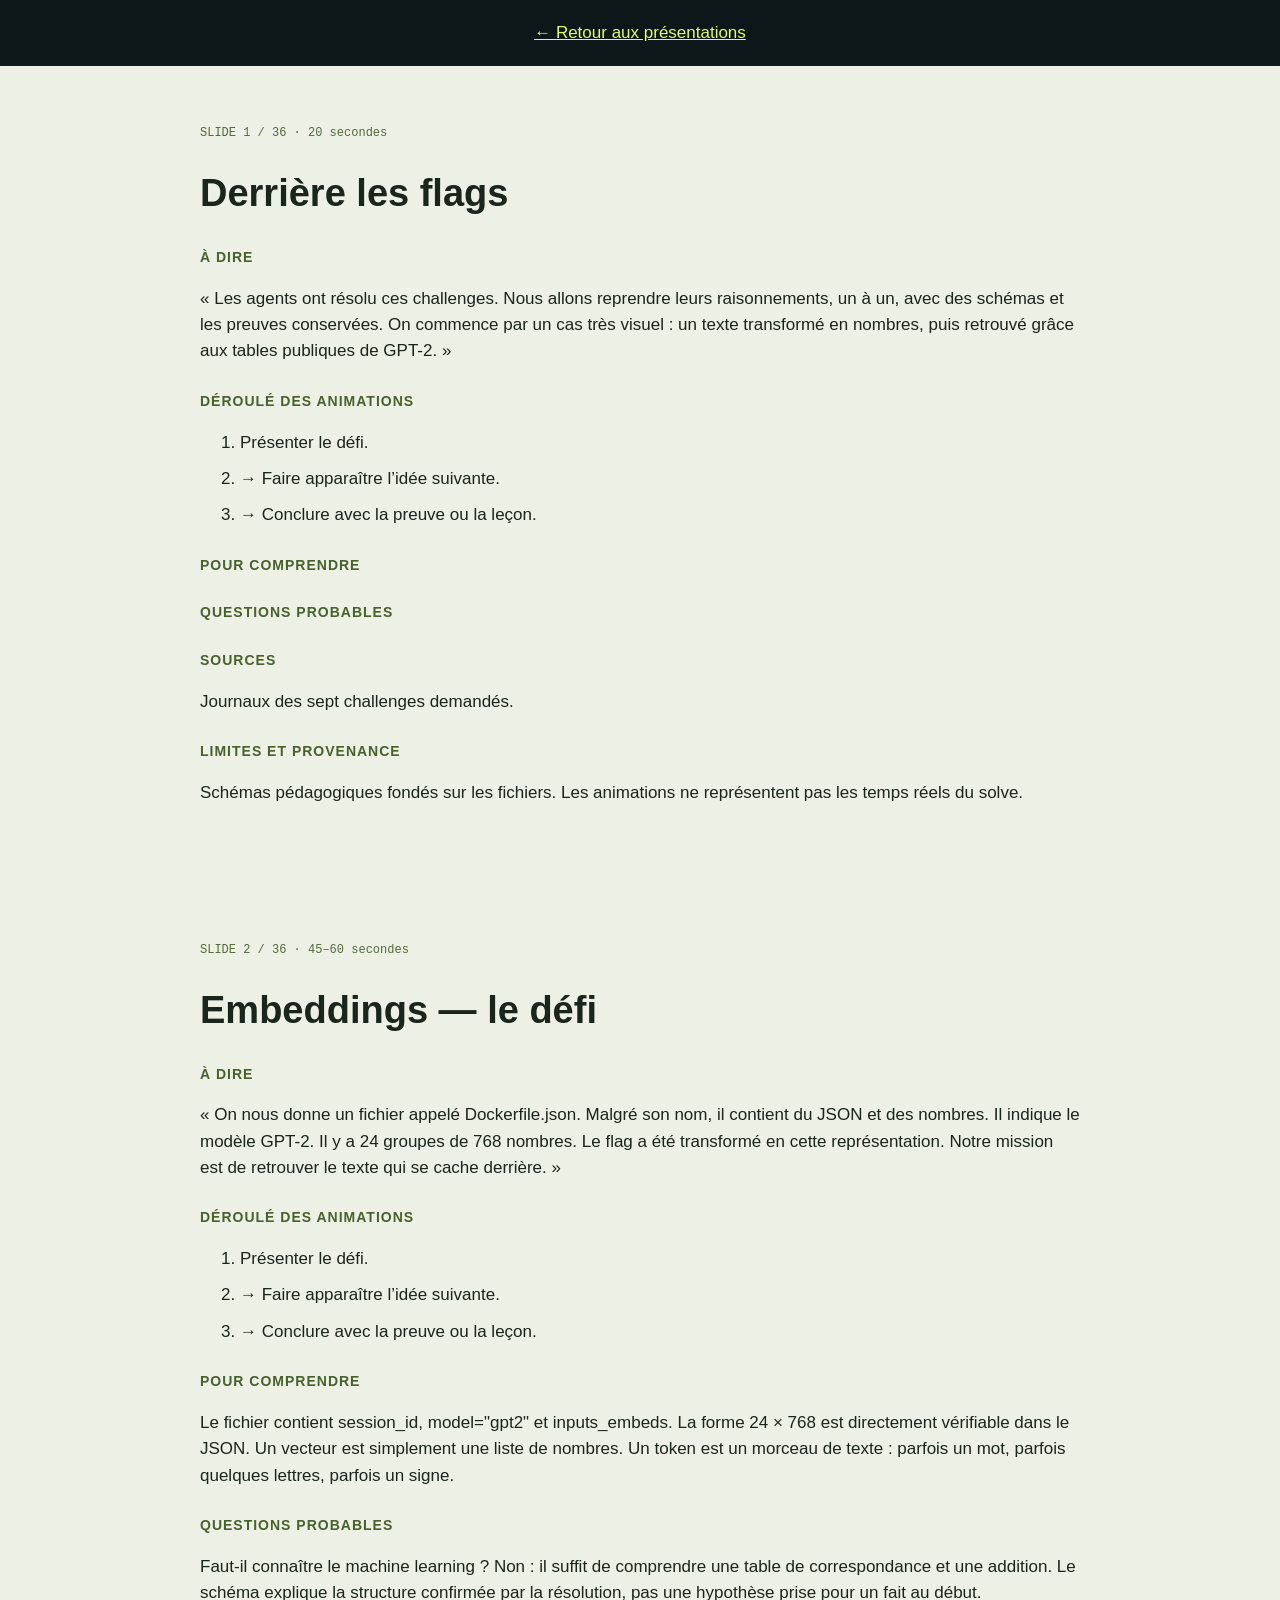
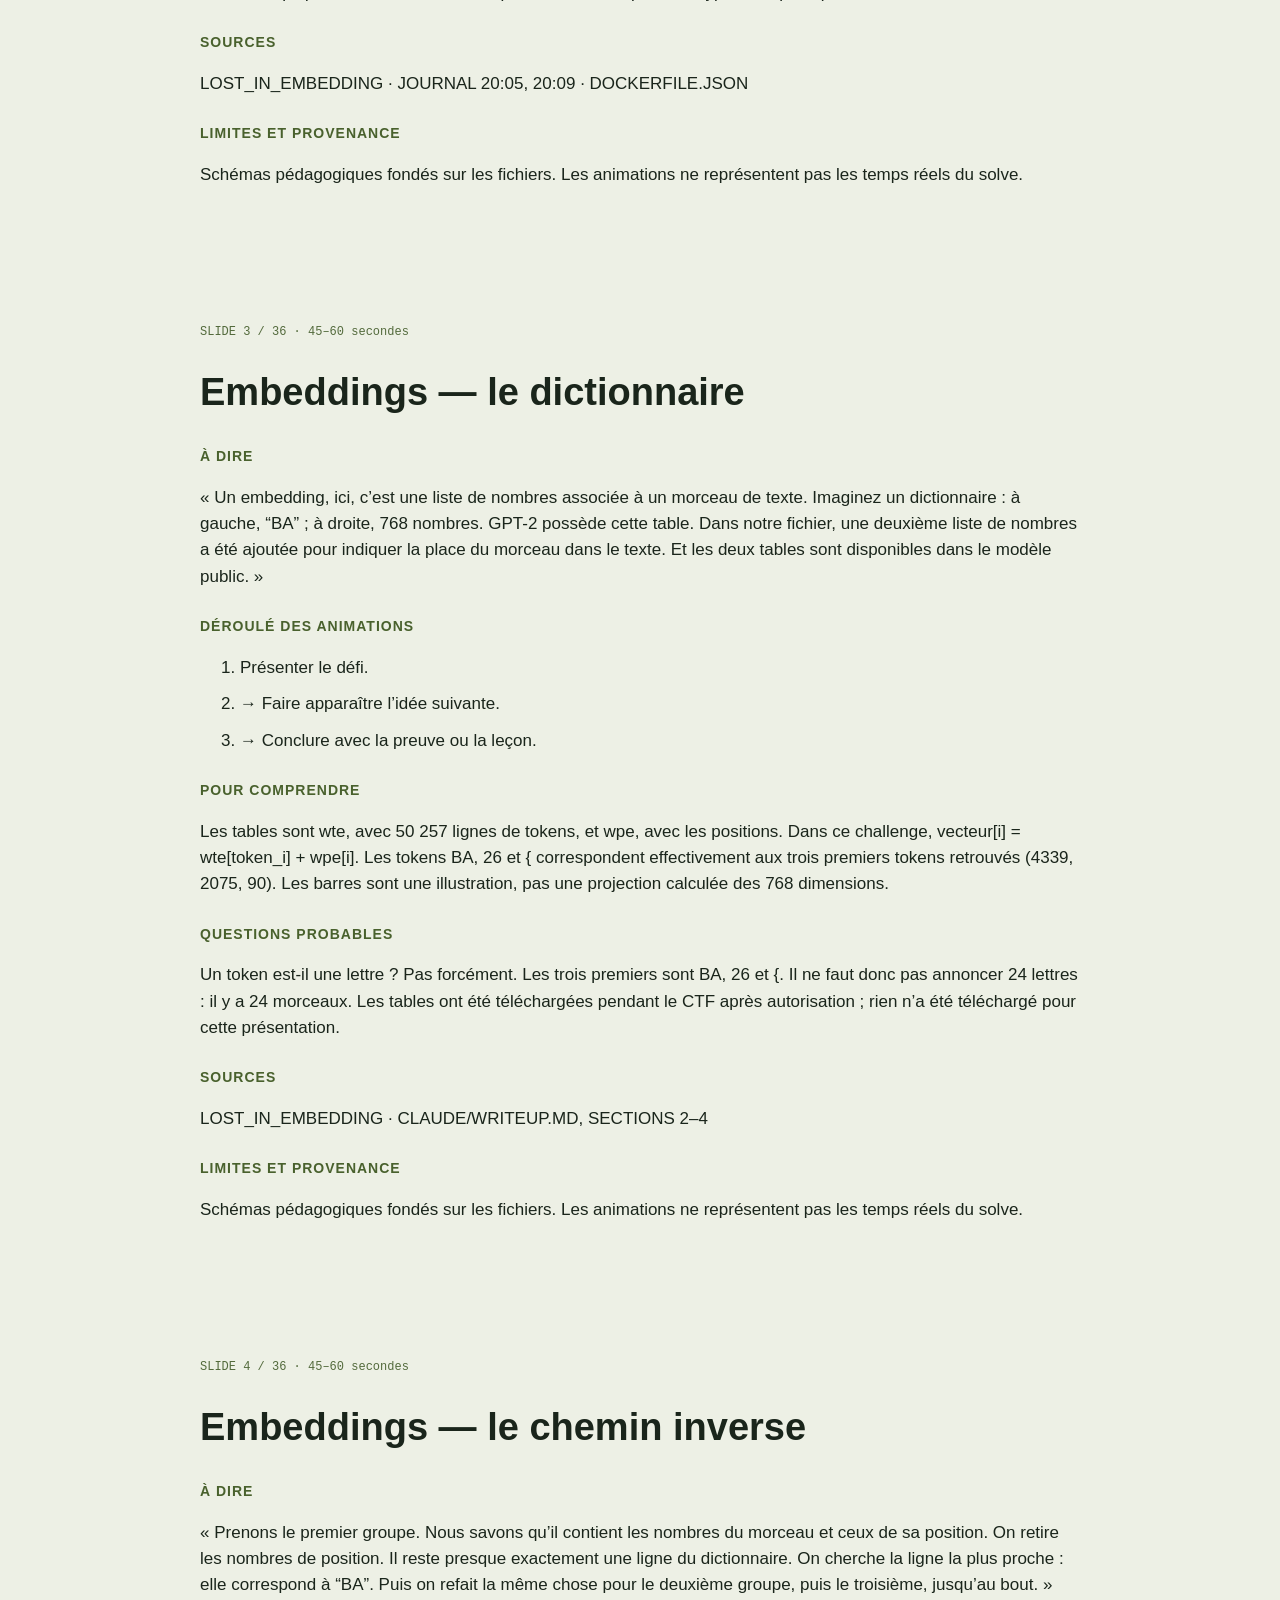
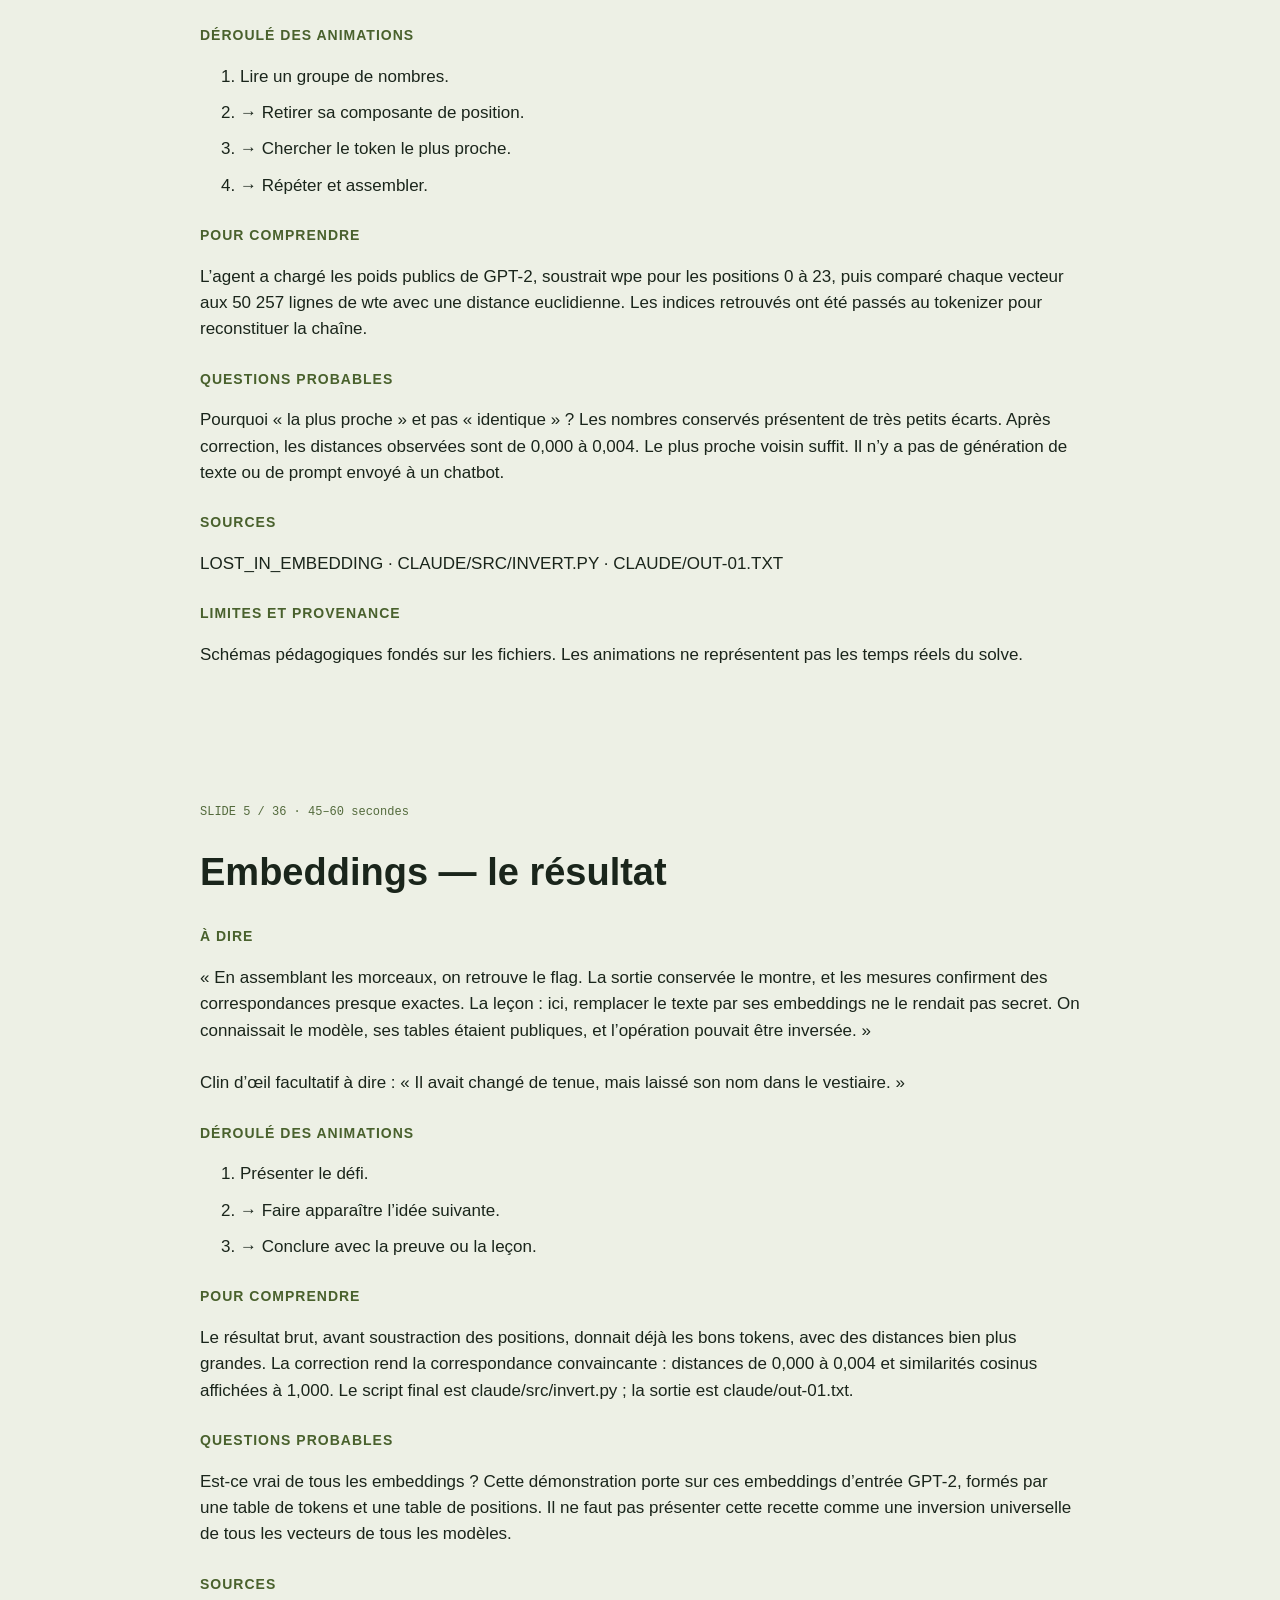
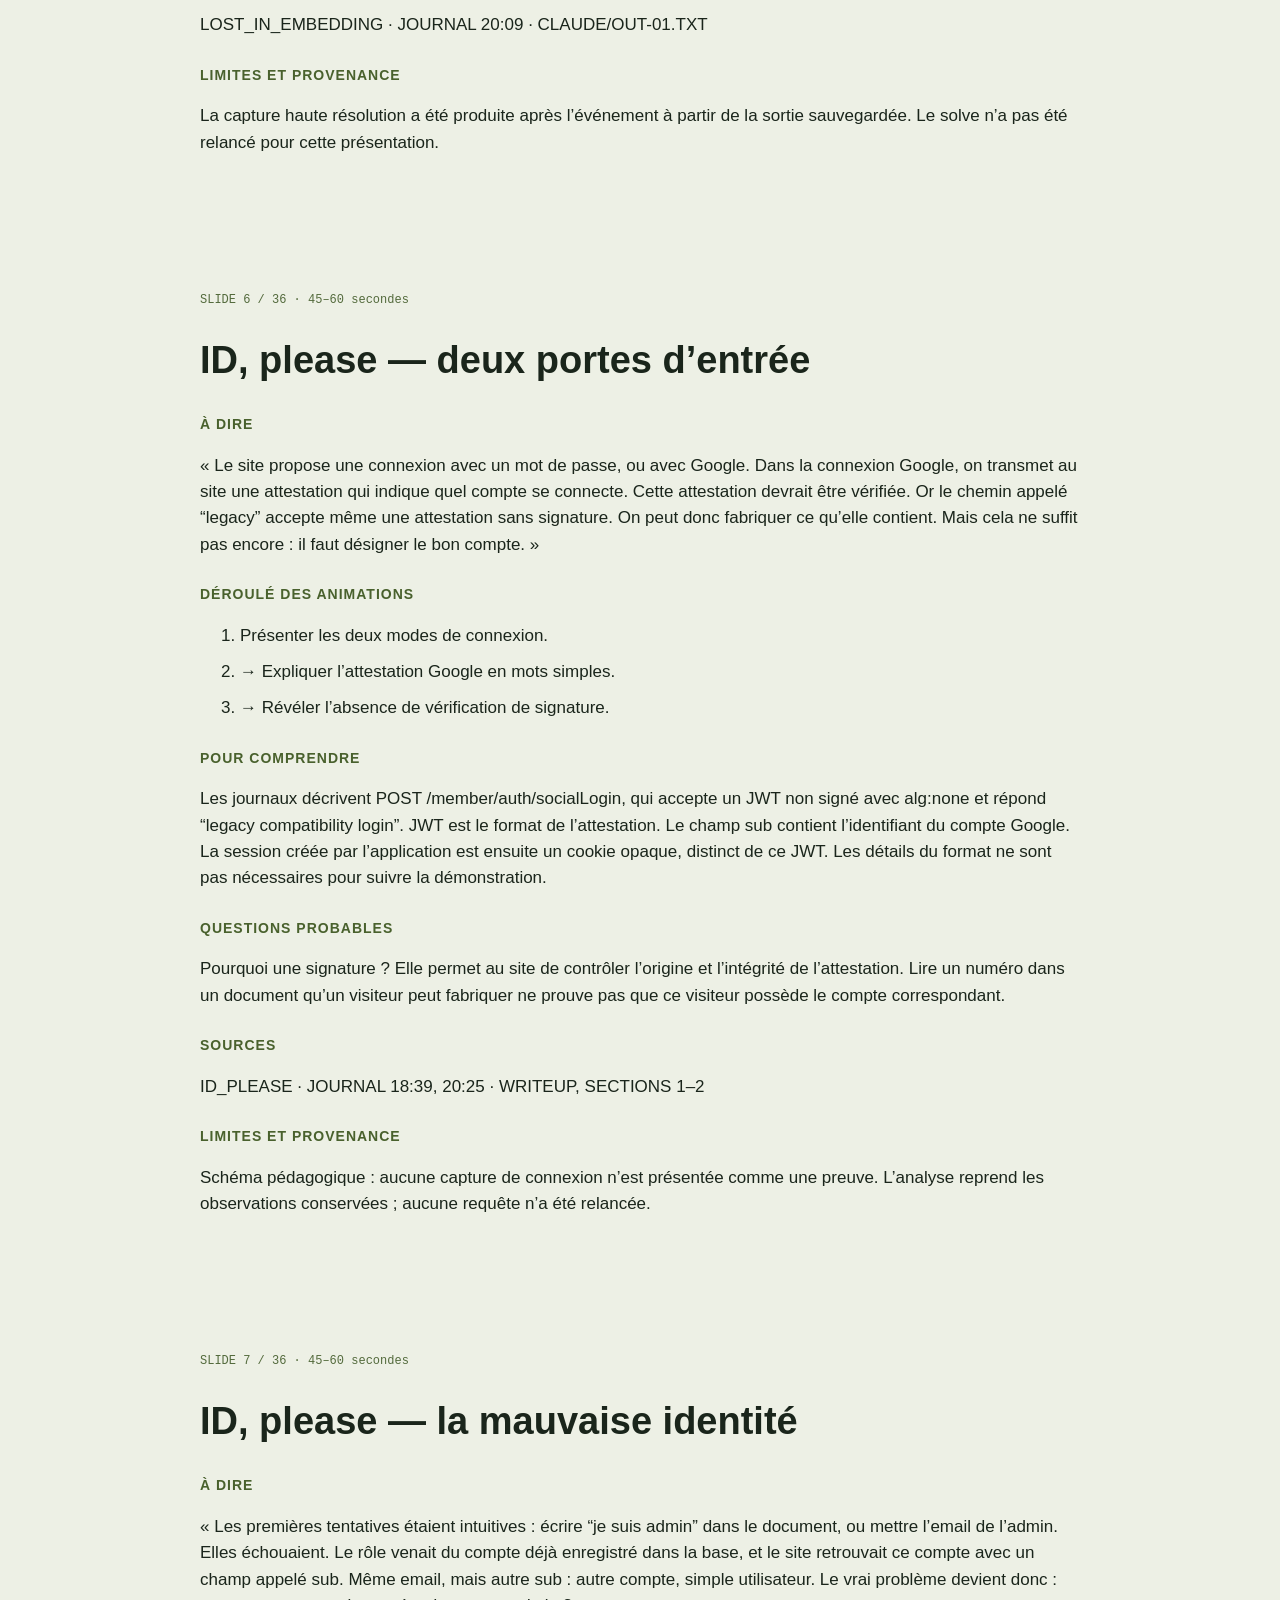
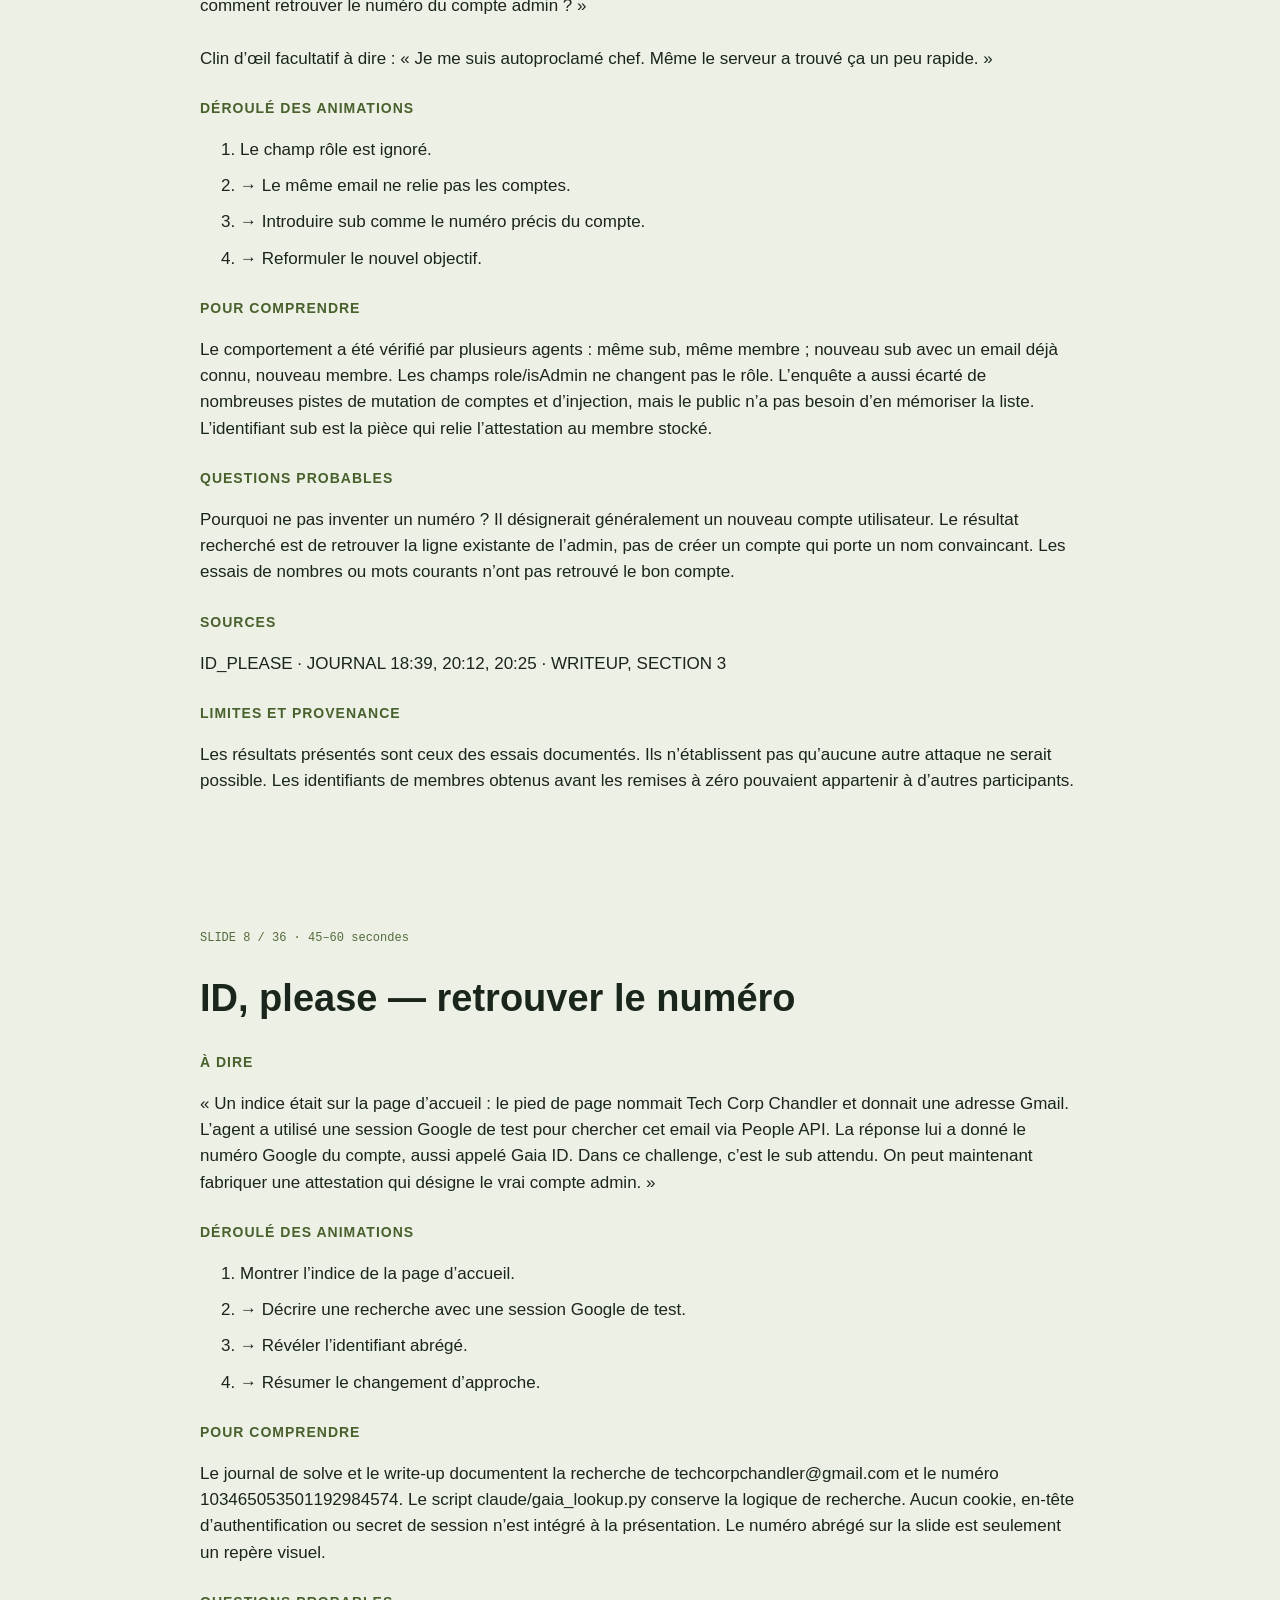
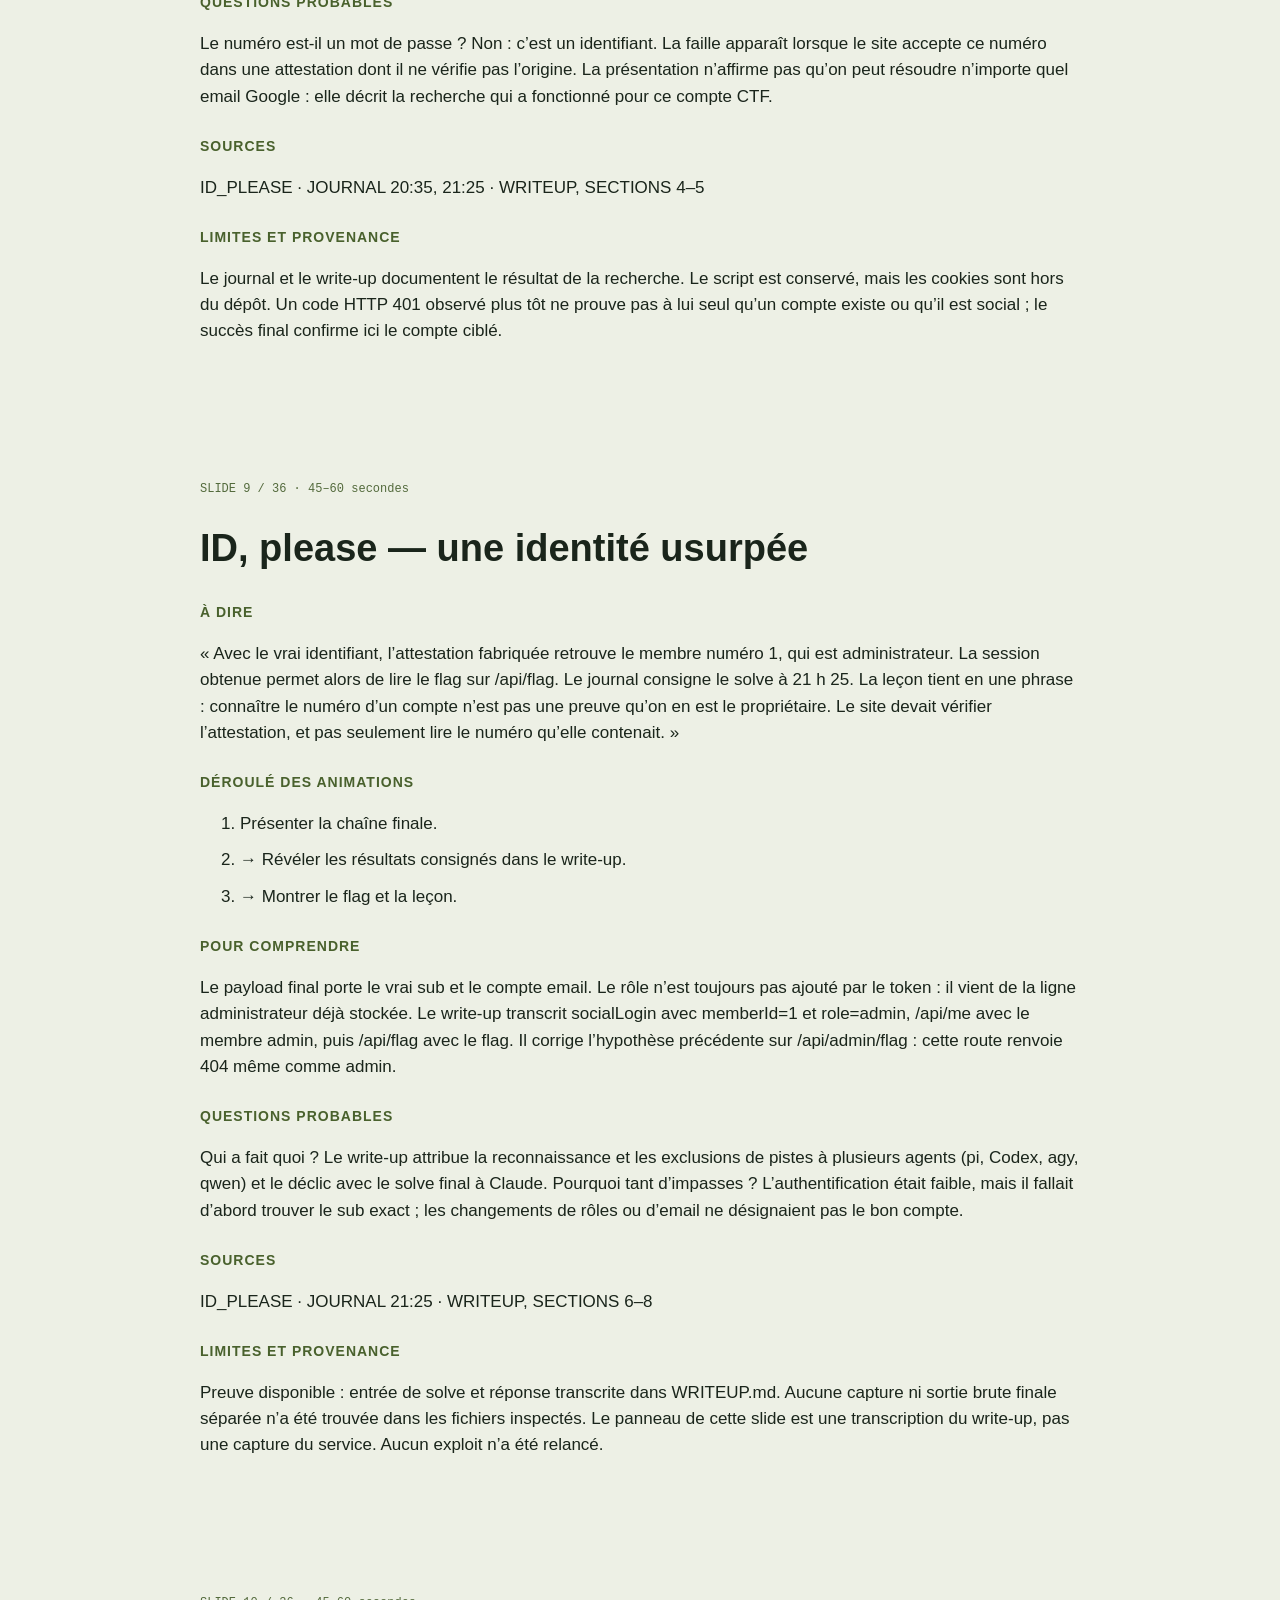
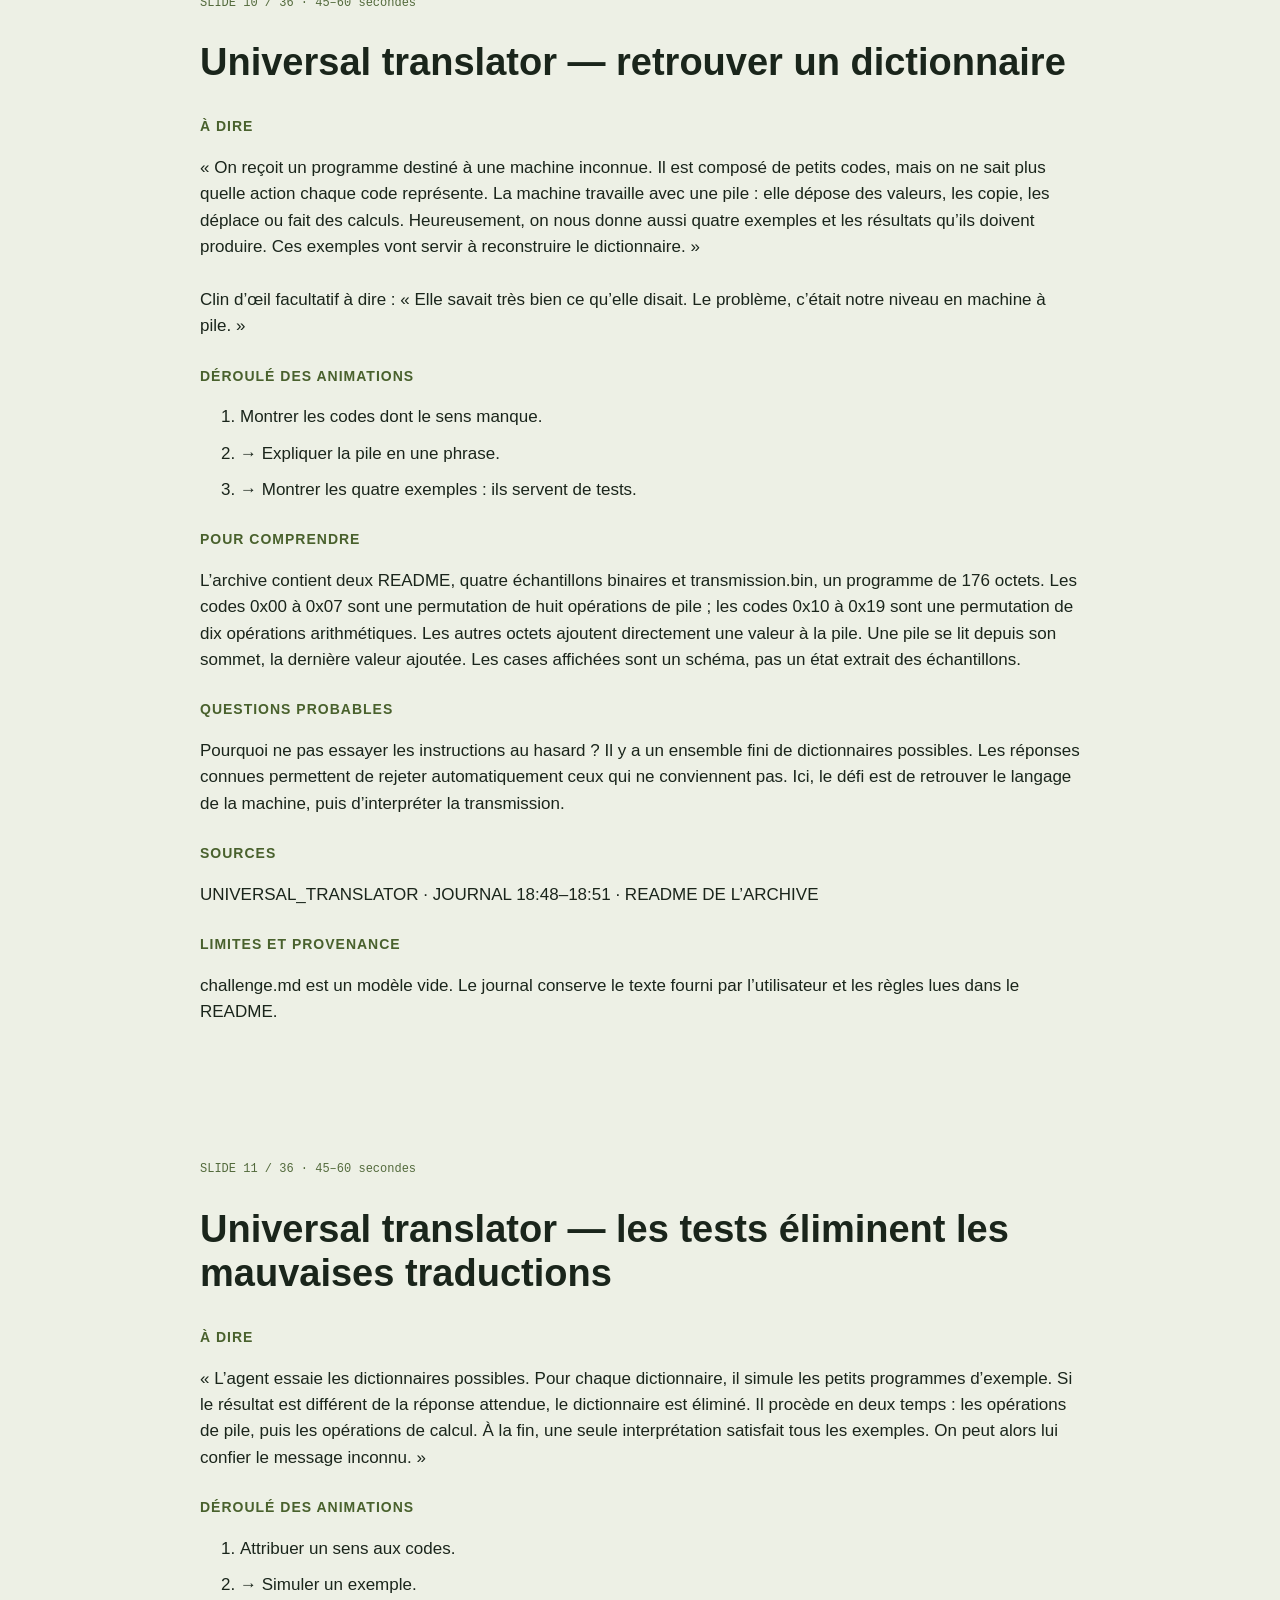
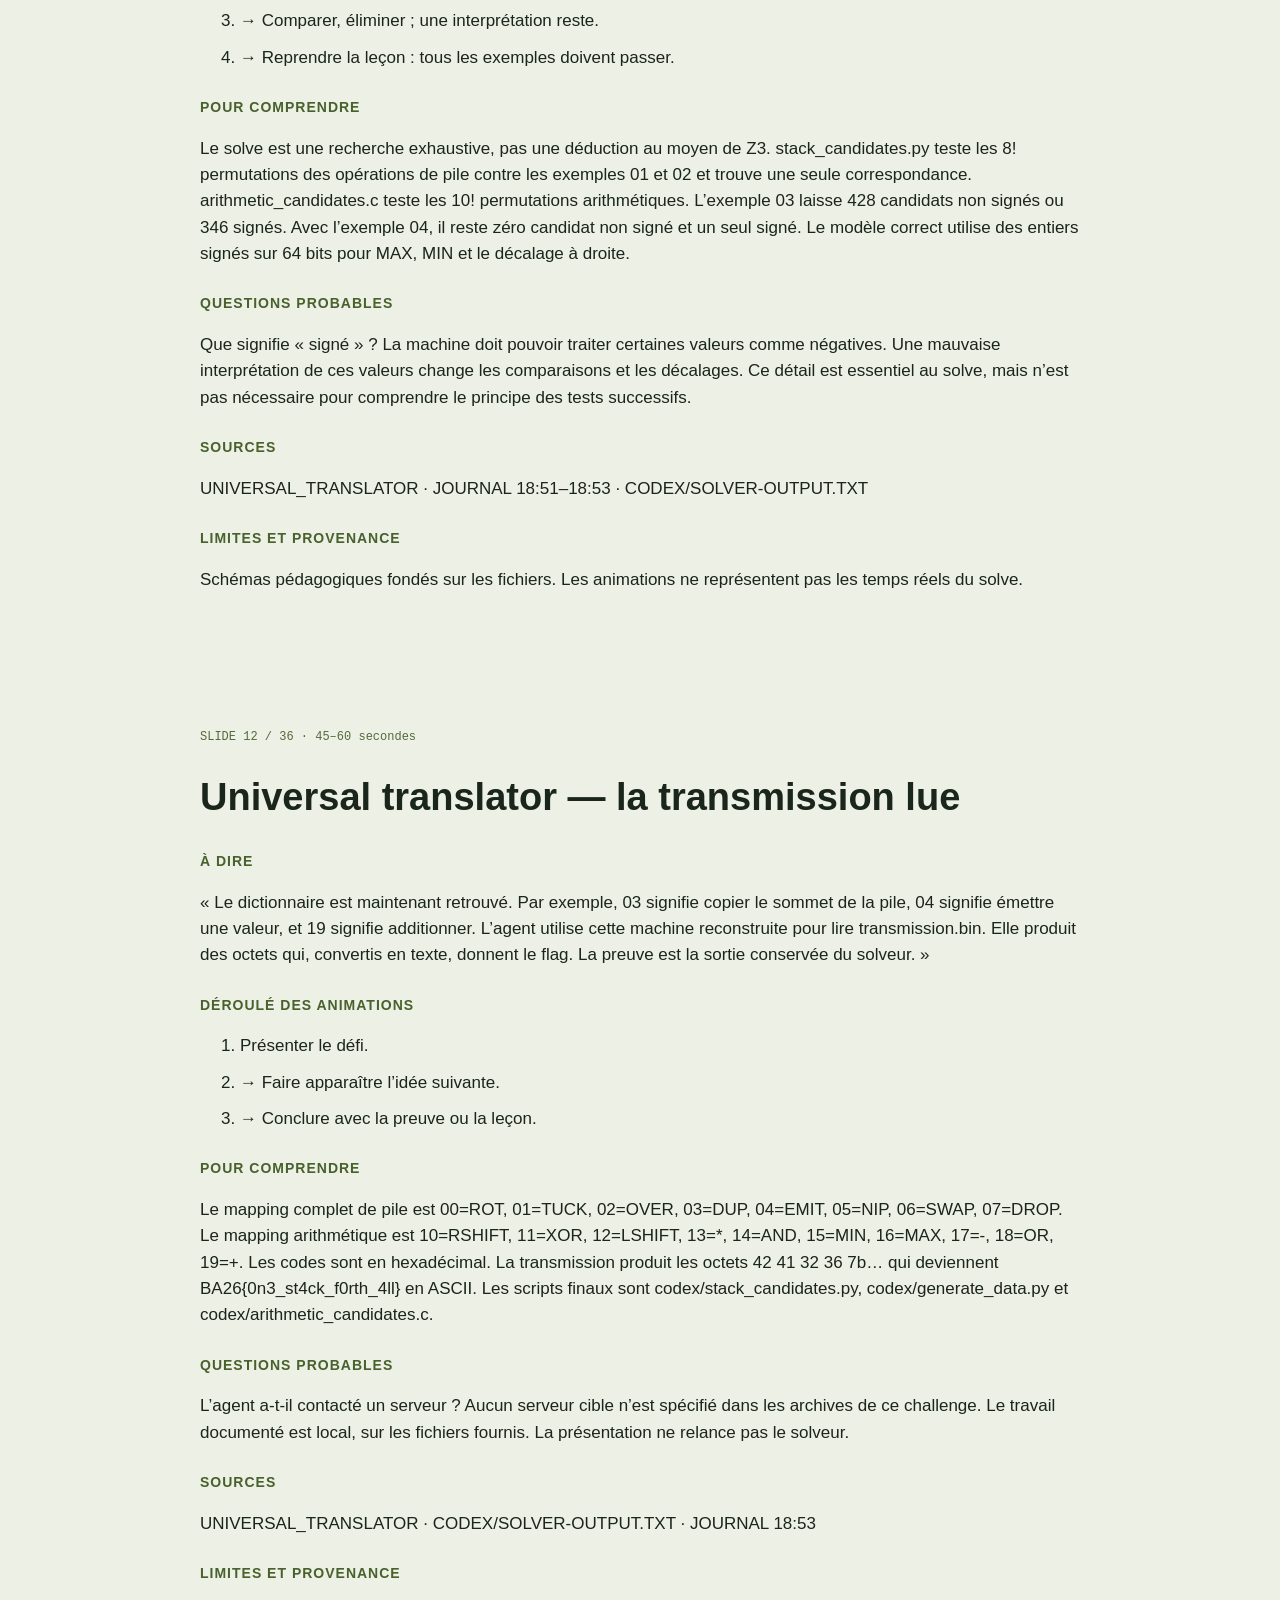
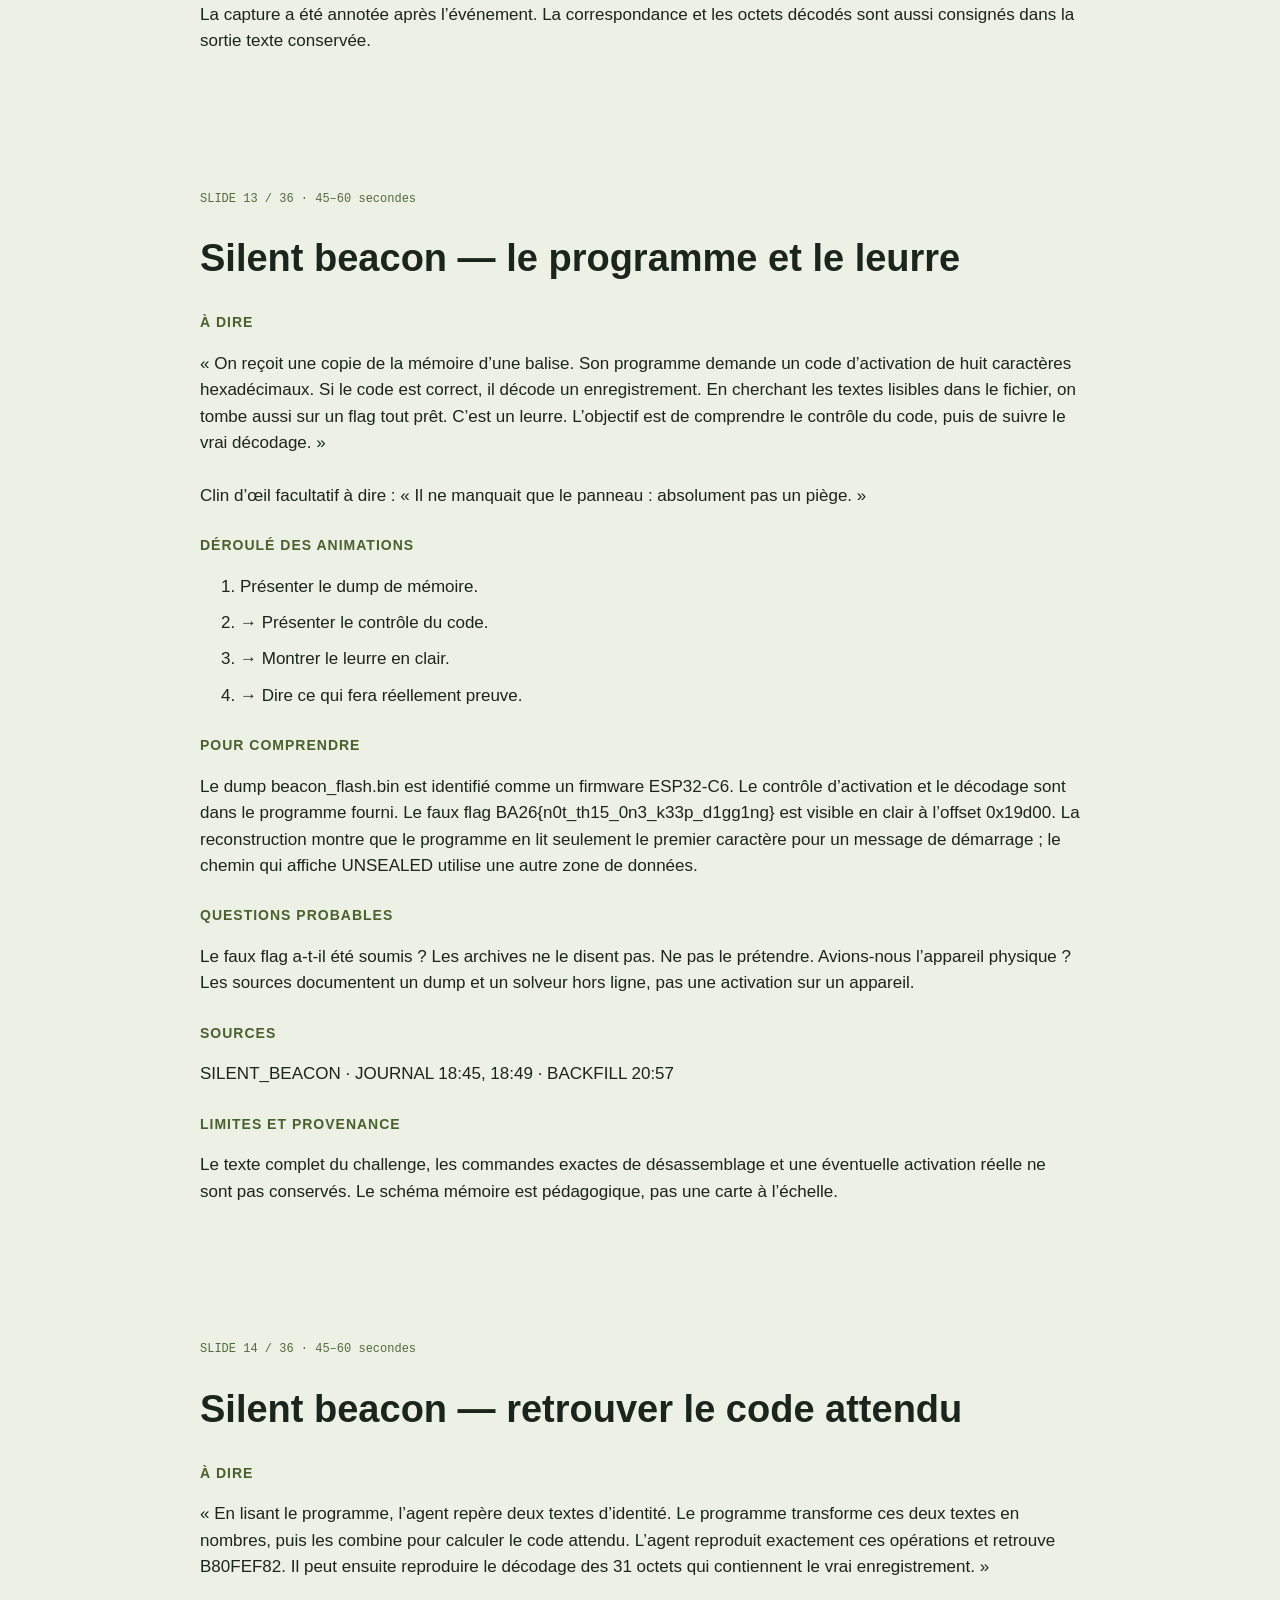
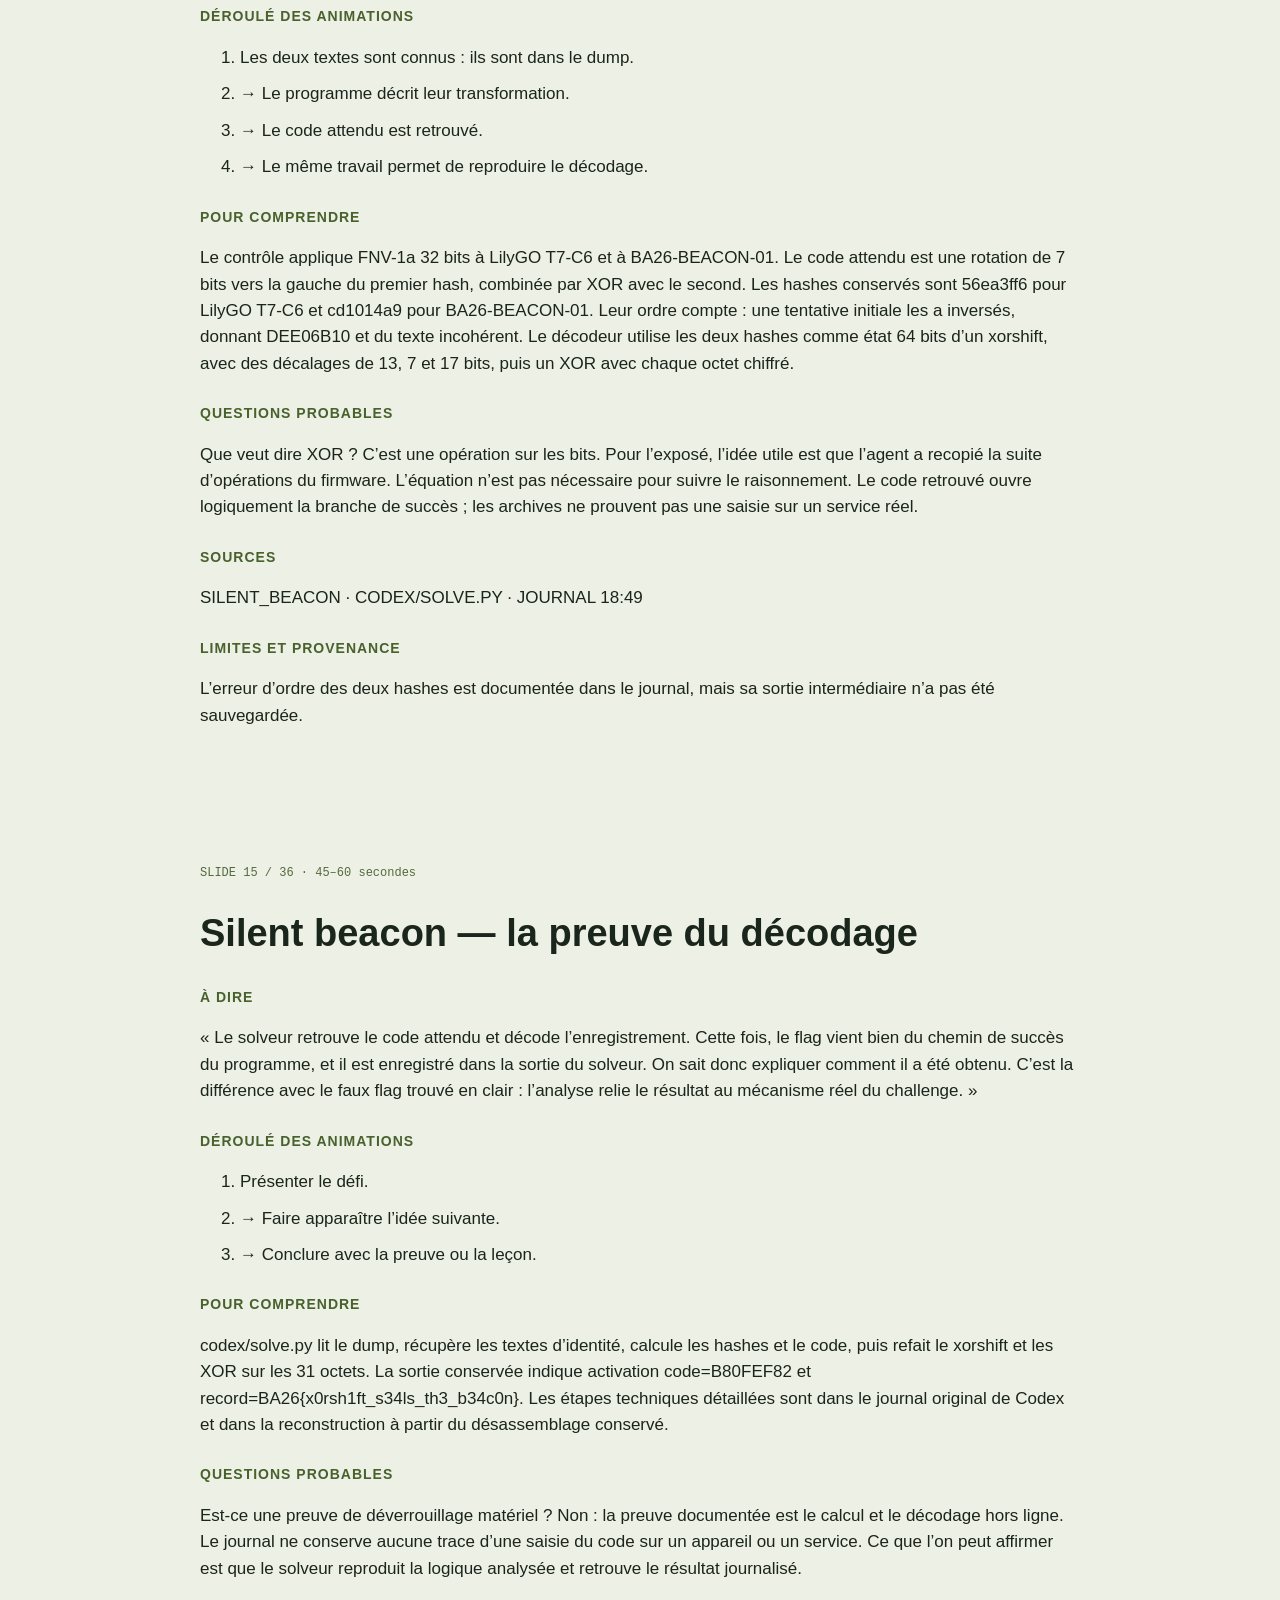
==== commit 9682eafd: "Add light humour throughout the challenge presentations Assisted-by: codex-auto-review, low, codex" ====
--- a/notes.html
+++ b/notes.html
@@ -1 +1,17 @@
-<!doctype html><html lang="fr"><head><meta charset="utf-8"><meta name="viewport" content="width=device-width"><title>Notes orateur — Black Alps 2026</title><style>body{font:17px/1.55 -apple-system,Arial,sans-serif;background:#edf0e5;color:#1a251b;margin:0}article{max-width:880px;padding:60px;margin:auto;break-after:page}h1{font-size:38px;line-height:1.15}h2{font-size:14px;text-transform:uppercase;letter-spacing:1px;color:#49612d;margin-top:26px}p{white-space:pre-line;overflow-wrap:anywhere}.label{font:12px monospace;color:#536a3c}li{margin:10px 0}nav{padding:20px;text-align:center;background:#0d1719}a{color:#dcff63}@page{size:A4;margin:15mm}@media print{nav{display:none}body{background:white;font-size:11px}article{padding:0}h1{font-size:25px}h2{font-size:10px}article:last-child{break-after:auto}}</style></head><body><nav><a href="index.html">← Retour aux présentations</a></nav><article id="slide-1"><div class="label">SLIDE 1 / 36 · 20 secondes</div><h1>Derrière les flags</h1><h2>À dire</h2><p>« Les agents ont résolu ces challenges. Nous allons reprendre leurs raisonnements, un à un, avec des schémas et les preuves conservées. On commence par un cas très visuel : un texte transformé en nombres, puis retrouvé grâce aux tables publiques de GPT-2. »</p><h2>Déroulé des animations</h2><ol><li>Présenter le défi.</li><li>→ Faire apparaître l’idée suivante.</li><li>→ Conclure avec la preuve ou la leçon.</li></ol><h2>Pour comprendre</h2><p></p><h2>Questions probables</h2><p></p><h2>Sources</h2><p>Journaux des sept challenges demandés.</p><h2>Limites et provenance</h2><p>Schémas pédagogiques fondés sur les fichiers. Les animations ne représentent pas les temps réels du solve.</p></article><article id="slide-2"><div class="label">SLIDE 2 / 36 · 45–60 secondes</div><h1>Embeddings — le défi</h1><h2>À dire</h2><p>« On nous donne un fichier appelé Dockerfile.json. Malgré son nom, il contient du JSON et des nombres. Il indique le modèle GPT-2. Il y a 24 groupes de 768 nombres. Le flag a été transformé en cette représentation. Notre mission est de retrouver le texte qui se cache derrière. »</p><h2>Déroulé des animations</h2><ol><li>Présenter le défi.</li><li>→ Faire apparaître l’idée suivante.</li><li>→ Conclure avec la preuve ou la leçon.</li></ol><h2>Pour comprendre</h2><p>Le fichier contient session_id, model=&quot;gpt2&quot; et inputs_embeds. La forme 24 × 768 est directement vérifiable dans le JSON. Un vecteur est simplement une liste de nombres. Un token est un morceau de texte : parfois un mot, parfois quelques lettres, parfois un signe.</p><h2>Questions probables</h2><p>Faut-il connaître le machine learning ? Non : il suffit de comprendre une table de correspondance et une addition. Le schéma explique la structure confirmée par la résolution, pas une hypothèse prise pour un fait au début.</p><h2>Sources</h2><p>LOST_IN_EMBEDDING · JOURNAL 20:05, 20:09 · DOCKERFILE.JSON</p><h2>Limites et provenance</h2><p>Schémas pédagogiques fondés sur les fichiers. Les animations ne représentent pas les temps réels du solve.</p></article><article id="slide-3"><div class="label">SLIDE 3 / 36 · 45–60 secondes</div><h1>Embeddings — le dictionnaire</h1><h2>À dire</h2><p>« Un embedding, ici, c’est une liste de nombres associée à un morceau de texte. Imaginez un dictionnaire : à gauche, “BA” ; à droite, 768 nombres. GPT-2 possède cette table. Dans notre fichier, une deuxième liste de nombres a été ajoutée pour indiquer la place du morceau dans le texte. Et les deux tables sont disponibles dans le modèle public. »</p><h2>Déroulé des animations</h2><ol><li>Présenter le défi.</li><li>→ Faire apparaître l’idée suivante.</li><li>→ Conclure avec la preuve ou la leçon.</li></ol><h2>Pour comprendre</h2><p>Les tables sont wte, avec 50 257 lignes de tokens, et wpe, avec les positions. Dans ce challenge, vecteur[i] = wte[token_i] + wpe[i]. Les tokens BA, 26 et { correspondent effectivement aux trois premiers tokens retrouvés (4339, 2075, 90). Les barres sont une illustration, pas une projection calculée des 768 dimensions.</p><h2>Questions probables</h2><p>Un token est-il une lettre ? Pas forcément. Les trois premiers sont BA, 26 et {. Il ne faut donc pas annoncer 24 lettres : il y a 24 morceaux. Les tables ont été téléchargées pendant le CTF après autorisation ; rien n’a été téléchargé pour cette présentation.</p><h2>Sources</h2><p>LOST_IN_EMBEDDING · CLAUDE/WRITEUP.MD, SECTIONS 2–4</p><h2>Limites et provenance</h2><p>Schémas pédagogiques fondés sur les fichiers. Les animations ne représentent pas les temps réels du solve.</p></article><article id="slide-4"><div class="label">SLIDE 4 / 36 · 45–60 secondes</div><h1>Embeddings — le chemin inverse</h1><h2>À dire</h2><p>« Prenons le premier groupe. Nous savons qu’il contient les nombres du morceau et ceux de sa position. On retire les nombres de position. Il reste presque exactement une ligne du dictionnaire. On cherche la ligne la plus proche : elle correspond à “BA”. Puis on refait la même chose pour le deuxième groupe, puis le troisième, jusqu’au bout. »</p><h2>Déroulé des animations</h2><ol><li>Lire un groupe de nombres.</li><li>→ Retirer sa composante de position.</li><li>→ Chercher le token le plus proche.</li><li>→ Répéter et assembler.</li></ol><h2>Pour comprendre</h2><p>L’agent a chargé les poids publics de GPT-2, soustrait wpe pour les positions 0 à 23, puis comparé chaque vecteur aux 50 257 lignes de wte avec une distance euclidienne. Les indices retrouvés ont été passés au tokenizer pour reconstituer la chaîne.</p><h2>Questions probables</h2><p>Pourquoi « la plus proche » et pas « identique » ? Les nombres conservés présentent de très petits écarts. Après correction, les distances observées sont de 0,000 à 0,004. Le plus proche voisin suffit. Il n’y a pas de génération de texte ou de prompt envoyé à un chatbot.</p><h2>Sources</h2><p>LOST_IN_EMBEDDING · CLAUDE/SRC/INVERT.PY · CLAUDE/OUT-01.TXT</p><h2>Limites et provenance</h2><p>Schémas pédagogiques fondés sur les fichiers. Les animations ne représentent pas les temps réels du solve.</p></article><article id="slide-5"><div class="label">SLIDE 5 / 36 · 45–60 secondes</div><h1>Embeddings — le résultat</h1><h2>À dire</h2><p>« En assemblant les morceaux, on retrouve le flag. La sortie conservée le montre, et les mesures confirment des correspondances presque exactes. La leçon : ici, remplacer le texte par ses embeddings ne le rendait pas secret. On connaissait le modèle, ses tables étaient publiques, et l’opération pouvait être inversée. »</p><h2>Déroulé des animations</h2><ol><li>Présenter le défi.</li><li>→ Faire apparaître l’idée suivante.</li><li>→ Conclure avec la preuve ou la leçon.</li></ol><h2>Pour comprendre</h2><p>Le résultat brut, avant soustraction des positions, donnait déjà les bons tokens, avec des distances bien plus grandes. La correction rend la correspondance convaincante : distances de 0,000 à 0,004 et similarités cosinus affichées à 1,000. Le script final est claude/src/invert.py ; la sortie est claude/out-01.txt.</p><h2>Questions probables</h2><p>Est-ce vrai de tous les embeddings ? Cette démonstration porte sur ces embeddings d’entrée GPT-2, formés par une table de tokens et une table de positions. Il ne faut pas présenter cette recette comme une inversion universelle de tous les vecteurs de tous les modèles.</p><h2>Sources</h2><p>LOST_IN_EMBEDDING · JOURNAL 20:09 · CLAUDE/OUT-01.TXT</p><h2>Limites et provenance</h2><p>La capture haute résolution a été produite après l’événement à partir de la sortie sauvegardée. Le solve n’a pas été relancé pour cette présentation.</p></article><article id="slide-6"><div class="label">SLIDE 6 / 36 · 45–60 secondes</div><h1>ID, please — deux portes d’entrée</h1><h2>À dire</h2><p>« Le site propose une connexion avec un mot de passe, ou avec Google. Dans la connexion Google, on transmet au site une attestation qui indique quel compte se connecte. Cette attestation devrait être vérifiée. Or le chemin appelé “legacy” accepte même une attestation sans signature. On peut donc fabriquer ce qu’elle contient. Mais cela ne suffit pas encore : il faut désigner le bon compte. »</p><h2>Déroulé des animations</h2><ol><li>Présenter les deux modes de connexion.</li><li>→ Expliquer l’attestation Google en mots simples.</li><li>→ Révéler l’absence de vérification de signature.</li></ol><h2>Pour comprendre</h2><p>Les journaux décrivent POST /member/auth/socialLogin, qui accepte un JWT non signé avec alg:none et répond “legacy compatibility login”. JWT est le format de l’attestation. Le champ sub contient l’identifiant du compte Google. La session créée par l’application est ensuite un cookie opaque, distinct de ce JWT. Les détails du format ne sont pas nécessaires pour suivre la démonstration.</p><h2>Questions probables</h2><p>Pourquoi une signature ? Elle permet au site de contrôler l’origine et l’intégrité de l’attestation. Lire un numéro dans un document qu’un visiteur peut fabriquer ne prouve pas que ce visiteur possède le compte correspondant.</p><h2>Sources</h2><p>ID_PLEASE · JOURNAL 18:39, 20:25 · WRITEUP, SECTIONS 1–2</p><h2>Limites et provenance</h2><p>Schéma pédagogique : aucune capture de connexion n’est présentée comme une preuve. L’analyse reprend les observations conservées ; aucune requête n’a été relancée.</p></article><article id="slide-7"><div class="label">SLIDE 7 / 36 · 45–60 secondes</div><h1>ID, please — la mauvaise identité</h1><h2>À dire</h2><p>« Les premières tentatives étaient intuitives : écrire “je suis admin” dans le document, ou mettre l’email de l’admin. Elles échouaient. Le rôle venait du compte déjà enregistré dans la base, et le site retrouvait ce compte avec un champ appelé sub. Même email, mais autre sub : autre compte, simple utilisateur. Le vrai problème devient donc : comment retrouver le numéro du compte admin ? »</p><h2>Déroulé des animations</h2><ol><li>Le champ rôle est ignoré.</li><li>→ Le même email ne relie pas les comptes.</li><li>→ Introduire sub comme le numéro précis du compte.</li><li>→ Reformuler le nouvel objectif.</li></ol><h2>Pour comprendre</h2><p>Le comportement a été vérifié par plusieurs agents : même sub, même membre ; nouveau sub avec un email déjà connu, nouveau membre. Les champs role/isAdmin ne changent pas le rôle. L’enquête a aussi écarté de nombreuses pistes de mutation de comptes et d’injection, mais le public n’a pas besoin d’en mémoriser la liste. L’identifiant sub est la pièce qui relie l’attestation au membre stocké.</p><h2>Questions probables</h2><p>Pourquoi ne pas inventer un numéro ? Il désignerait généralement un nouveau compte utilisateur. Le résultat recherché est de retrouver la ligne existante de l’admin, pas de créer un compte qui porte un nom convaincant. Les essais de nombres ou mots courants n’ont pas retrouvé le bon compte.</p><h2>Sources</h2><p>ID_PLEASE · JOURNAL 18:39, 20:12, 20:25 · WRITEUP, SECTION 3</p><h2>Limites et provenance</h2><p>Les résultats présentés sont ceux des essais documentés. Ils n’établissent pas qu’aucune autre attaque ne serait possible. Les identifiants de membres obtenus avant les remises à zéro pouvaient appartenir à d’autres participants.</p></article><article id="slide-8"><div class="label">SLIDE 8 / 36 · 45–60 secondes</div><h1>ID, please — retrouver le numéro</h1><h2>À dire</h2><p>« Un indice était sur la page d’accueil : le pied de page nommait Tech Corp Chandler et donnait une adresse Gmail. L’agent a utilisé une session Google de test pour chercher cet email via People API. La réponse lui a donné le numéro Google du compte, aussi appelé Gaia ID. Dans ce challenge, c’est le sub attendu. On peut maintenant fabriquer une attestation qui désigne le vrai compte admin. »</p><h2>Déroulé des animations</h2><ol><li>Montrer l’indice de la page d’accueil.</li><li>→ Décrire une recherche avec une session Google de test.</li><li>→ Révéler l’identifiant abrégé.</li><li>→ Résumer le changement d’approche.</li></ol><h2>Pour comprendre</h2><p>Le journal de solve et le write-up documentent la recherche de techcorpchandler@gmail.com et le numéro 103465053501192984574. Le script claude/gaia_lookup.py conserve la logique de recherche. Aucun cookie, en-tête d’authentification ou secret de session n’est intégré à la présentation. Le numéro abrégé sur la slide est seulement un repère visuel.</p><h2>Questions probables</h2><p>Le numéro est-il un mot de passe ? Non : c’est un identifiant. La faille apparaît lorsque le site accepte ce numéro dans une attestation dont il ne vérifie pas l’origine. La présentation n’affirme pas qu’on peut résoudre n’importe quel email Google : elle décrit la recherche qui a fonctionné pour ce compte CTF.</p><h2>Sources</h2><p>ID_PLEASE · JOURNAL 20:35, 21:25 · WRITEUP, SECTIONS 4–5</p><h2>Limites et provenance</h2><p>Le journal et le write-up documentent le résultat de la recherche. Le script est conservé, mais les cookies sont hors du dépôt. Un code HTTP 401 observé plus tôt ne prouve pas à lui seul qu’un compte existe ou qu’il est social ; le succès final confirme ici le compte ciblé.</p></article><article id="slide-9"><div class="label">SLIDE 9 / 36 · 45–60 secondes</div><h1>ID, please — une identité usurpée</h1><h2>À dire</h2><p>« Avec le vrai identifiant, l’attestation fabriquée retrouve le membre numéro 1, qui est administrateur. La session obtenue permet alors de lire le flag sur /api/flag. Le journal consigne le solve à 21 h 25. La leçon tient en une phrase : connaître le numéro d’un compte n’est pas une preuve qu’on en est le propriétaire. Le site devait vérifier l’attestation, et pas seulement lire le numéro qu’elle contenait. »</p><h2>Déroulé des animations</h2><ol><li>Présenter la chaîne finale.</li><li>→ Révéler les résultats consignés dans le write-up.</li><li>→ Montrer le flag et la leçon.</li></ol><h2>Pour comprendre</h2><p>Le payload final porte le vrai sub et le compte email. Le rôle n’est toujours pas ajouté par le token : il vient de la ligne administrateur déjà stockée. Le write-up transcrit socialLogin avec memberId=1 et role=admin, /api/me avec le membre admin, puis /api/flag avec le flag. Il corrige l’hypothèse précédente sur /api/admin/flag : cette route renvoie 404 même comme admin.</p><h2>Questions probables</h2><p>Qui a fait quoi ? Le write-up attribue la reconnaissance et les exclusions de pistes à plusieurs agents (pi, Codex, agy, qwen) et le déclic avec le solve final à Claude. Pourquoi tant d’impasses ? L’authentification était faible, mais il fallait d’abord trouver le sub exact ; les changements de rôles ou d’email ne désignaient pas le bon compte.</p><h2>Sources</h2><p>ID_PLEASE · JOURNAL 21:25 · WRITEUP, SECTIONS 6–8</p><h2>Limites et provenance</h2><p>Preuve disponible : entrée de solve et réponse transcrite dans WRITEUP.md. Aucune capture ni sortie brute finale séparée n’a été trouvée dans les fichiers inspectés. Le panneau de cette slide est une transcription du write-up, pas une capture du service. Aucun exploit n’a été relancé.</p></article><article id="slide-10"><div class="label">SLIDE 10 / 36 · 45–60 secondes</div><h1>Universal translator — retrouver un dictionnaire</h1><h2>À dire</h2><p>« On reçoit un programme destiné à une machine inconnue. Il est composé de petits codes, mais on ne sait plus quelle action chaque code représente. La machine travaille avec une pile : elle dépose des valeurs, les copie, les déplace ou fait des calculs. Heureusement, on nous donne aussi quatre exemples et les résultats qu’ils doivent produire. Ces exemples vont servir à reconstruire le dictionnaire. »</p><h2>Déroulé des animations</h2><ol><li>Montrer les codes dont le sens manque.</li><li>→ Expliquer la pile en une phrase.</li><li>→ Montrer les quatre exemples : ils servent de tests.</li></ol><h2>Pour comprendre</h2><p>L’archive contient deux README, quatre échantillons binaires et transmission.bin, un programme de 176 octets. Les codes 0x00 à 0x07 sont une permutation de huit opérations de pile ; les codes 0x10 à 0x19 sont une permutation de dix opérations arithmétiques. Les autres octets ajoutent directement une valeur à la pile. Une pile se lit depuis son sommet, la dernière valeur ajoutée. Les cases affichées sont un schéma, pas un état extrait des échantillons.</p><h2>Questions probables</h2><p>Pourquoi ne pas essayer les instructions au hasard ? Il y a un ensemble fini de dictionnaires possibles. Les réponses connues permettent de rejeter automatiquement ceux qui ne conviennent pas. Ici, le défi est de retrouver le langage de la machine, puis d’interpréter la transmission.</p><h2>Sources</h2><p>UNIVERSAL_TRANSLATOR · JOURNAL 18:48–18:51 · README DE L’ARCHIVE</p><h2>Limites et provenance</h2><p>challenge.md est un modèle vide. Le journal conserve le texte fourni par l’utilisateur et les règles lues dans le README.</p></article><article id="slide-11"><div class="label">SLIDE 11 / 36 · 45–60 secondes</div><h1>Universal translator — les tests éliminent les mauvaises traductions</h1><h2>À dire</h2><p>« L’agent essaie les dictionnaires possibles. Pour chaque dictionnaire, il simule les petits programmes d’exemple. Si le résultat est différent de la réponse attendue, le dictionnaire est éliminé. Il procède en deux temps : les opérations de pile, puis les opérations de calcul. À la fin, une seule interprétation satisfait tous les exemples. On peut alors lui confier le message inconnu. »</p><h2>Déroulé des animations</h2><ol><li>Attribuer un sens aux codes.</li><li>→ Simuler un exemple.</li><li>→ Comparer, éliminer ; une interprétation reste.</li><li>→ Reprendre la leçon : tous les exemples doivent passer.</li></ol><h2>Pour comprendre</h2><p>Le solve est une recherche exhaustive, pas une déduction au moyen de Z3. stack_candidates.py teste les 8! permutations des opérations de pile contre les exemples 01 et 02 et trouve une seule correspondance. arithmetic_candidates.c teste les 10! permutations arithmétiques. L’exemple 03 laisse 428 candidats non signés ou 346 signés. Avec l’exemple 04, il reste zéro candidat non signé et un seul signé. Le modèle correct utilise des entiers signés sur 64 bits pour MAX, MIN et le décalage à droite.</p><h2>Questions probables</h2><p>Que signifie « signé » ? La machine doit pouvoir traiter certaines valeurs comme négatives. Une mauvaise interprétation de ces valeurs change les comparaisons et les décalages. Ce détail est essentiel au solve, mais n’est pas nécessaire pour comprendre le principe des tests successifs.</p><h2>Sources</h2><p>UNIVERSAL_TRANSLATOR · JOURNAL 18:51–18:53 · CODEX/SOLVER-OUTPUT.TXT</p><h2>Limites et provenance</h2><p>Schémas pédagogiques fondés sur les fichiers. Les animations ne représentent pas les temps réels du solve.</p></article><article id="slide-12"><div class="label">SLIDE 12 / 36 · 45–60 secondes</div><h1>Universal translator — la transmission lue</h1><h2>À dire</h2><p>« Le dictionnaire est maintenant retrouvé. Par exemple, 03 signifie copier le sommet de la pile, 04 signifie émettre une valeur, et 19 signifie additionner. L’agent utilise cette machine reconstruite pour lire transmission.bin. Elle produit des octets qui, convertis en texte, donnent le flag. La preuve est la sortie conservée du solveur. »</p><h2>Déroulé des animations</h2><ol><li>Présenter le défi.</li><li>→ Faire apparaître l’idée suivante.</li><li>→ Conclure avec la preuve ou la leçon.</li></ol><h2>Pour comprendre</h2><p>Le mapping complet de pile est 00=ROT, 01=TUCK, 02=OVER, 03=DUP, 04=EMIT, 05=NIP, 06=SWAP, 07=DROP. Le mapping arithmétique est 10=RSHIFT, 11=XOR, 12=LSHIFT, 13=*, 14=AND, 15=MIN, 16=MAX, 17=-, 18=OR, 19=+. Les codes sont en hexadécimal. La transmission produit les octets 42 41 32 36 7b… qui deviennent BA26{0n3_st4ck_f0rth_4ll} en ASCII. Les scripts finaux sont codex/stack_candidates.py, codex/generate_data.py et codex/arithmetic_candidates.c.</p><h2>Questions probables</h2><p>L’agent a-t-il contacté un serveur ? Aucun serveur cible n’est spécifié dans les archives de ce challenge. Le travail documenté est local, sur les fichiers fournis. La présentation ne relance pas le solveur.</p><h2>Sources</h2><p>UNIVERSAL_TRANSLATOR · CODEX/SOLVER-OUTPUT.TXT · JOURNAL 18:53</p><h2>Limites et provenance</h2><p>La capture a été annotée après l’événement. La correspondance et les octets décodés sont aussi consignés dans la sortie texte conservée.</p></article><article id="slide-13"><div class="label">SLIDE 13 / 36 · 45–60 secondes</div><h1>Silent beacon — le programme et le leurre</h1><h2>À dire</h2><p>« On reçoit une copie de la mémoire d’une balise. Son programme demande un code d’activation de huit caractères hexadécimaux. Si le code est correct, il décode un enregistrement. En cherchant les textes lisibles dans le fichier, on tombe aussi sur un flag tout prêt. C’est un leurre. L’objectif est de comprendre le contrôle du code, puis de suivre le vrai décodage. »</p><h2>Déroulé des animations</h2><ol><li>Présenter le dump de mémoire.</li><li>→ Présenter le contrôle du code.</li><li>→ Montrer le leurre en clair.</li><li>→ Dire ce qui fera réellement preuve.</li></ol><h2>Pour comprendre</h2><p>Le dump beacon_flash.bin est identifié comme un firmware ESP32-C6. Le contrôle d’activation et le décodage sont dans le programme fourni. Le faux flag BA26{n0t_th15_0n3_k33p_d1gg1ng} est visible en clair à l’offset 0x19d00. La reconstruction montre que le programme en lit seulement le premier caractère pour un message de démarrage ; le chemin qui affiche UNSEALED utilise une autre zone de données.</p><h2>Questions probables</h2><p>Le faux flag a-t-il été soumis ? Les archives ne le disent pas. Ne pas le prétendre. Avions-nous l’appareil physique ? Les sources documentent un dump et un solveur hors ligne, pas une activation sur un appareil.</p><h2>Sources</h2><p>SILENT_BEACON · JOURNAL 18:45, 18:49 · BACKFILL 20:57</p><h2>Limites et provenance</h2><p>Le texte complet du challenge, les commandes exactes de désassemblage et une éventuelle activation réelle ne sont pas conservés. Le schéma mémoire est pédagogique, pas une carte à l’échelle.</p></article><article id="slide-14"><div class="label">SLIDE 14 / 36 · 45–60 secondes</div><h1>Silent beacon — retrouver le code attendu</h1><h2>À dire</h2><p>« En lisant le programme, l’agent repère deux textes d’identité. Le programme transforme ces deux textes en nombres, puis les combine pour calculer le code attendu. L’agent reproduit exactement ces opérations et retrouve B80FEF82. Il peut ensuite reproduire le décodage des 31 octets qui contiennent le vrai enregistrement. »</p><h2>Déroulé des animations</h2><ol><li>Les deux textes sont connus : ils sont dans le dump.</li><li>→ Le programme décrit leur transformation.</li><li>→ Le code attendu est retrouvé.</li><li>→ Le même travail permet de reproduire le décodage.</li></ol><h2>Pour comprendre</h2><p>Le contrôle applique FNV-1a 32 bits à LilyGO T7-C6 et à BA26-BEACON-01. Le code attendu est une rotation de 7 bits vers la gauche du premier hash, combinée par XOR avec le second. Les hashes conservés sont 56ea3ff6 pour LilyGO T7-C6 et cd1014a9 pour BA26-BEACON-01. Leur ordre compte : une tentative initiale les a inversés, donnant DEE06B10 et du texte incohérent. Le décodeur utilise les deux hashes comme état 64 bits d’un xorshift, avec des décalages de 13, 7 et 17 bits, puis un XOR avec chaque octet chiffré.</p><h2>Questions probables</h2><p>Que veut dire XOR ? C’est une opération sur les bits. Pour l’exposé, l’idée utile est que l’agent a recopié la suite d’opérations du firmware. L’équation n’est pas nécessaire pour suivre le raisonnement. Le code retrouvé ouvre logiquement la branche de succès ; les archives ne prouvent pas une saisie sur un service réel.</p><h2>Sources</h2><p>SILENT_BEACON · CODEX/SOLVE.PY · JOURNAL 18:49</p><h2>Limites et provenance</h2><p>L’erreur d’ordre des deux hashes est documentée dans le journal, mais sa sortie intermédiaire n’a pas été sauvegardée.</p></article><article id="slide-15"><div class="label">SLIDE 15 / 36 · 45–60 secondes</div><h1>Silent beacon — la preuve du décodage</h1><h2>À dire</h2><p>« Le solveur retrouve le code attendu et décode l’enregistrement. Cette fois, le flag vient bien du chemin de succès du programme, et il est enregistré dans la sortie du solveur. On sait donc expliquer comment il a été obtenu. C’est la différence avec le faux flag trouvé en clair : l’analyse relie le résultat au mécanisme réel du challenge. »</p><h2>Déroulé des animations</h2><ol><li>Présenter le défi.</li><li>→ Faire apparaître l’idée suivante.</li><li>→ Conclure avec la preuve ou la leçon.</li></ol><h2>Pour comprendre</h2><p>codex/solve.py lit le dump, récupère les textes d’identité, calcule les hashes et le code, puis refait le xorshift et les XOR sur les 31 octets. La sortie conservée indique activation code=B80FEF82 et record=BA26{x0rsh1ft_s34ls_th3_b34c0n}. Les étapes techniques détaillées sont dans le journal original de Codex et dans la reconstruction à partir du désassemblage conservé.</p><h2>Questions probables</h2><p>Est-ce une preuve de déverrouillage matériel ? Non : la preuve documentée est le calcul et le décodage hors ligne. Le journal ne conserve aucune trace d’une saisie du code sur un appareil ou un service. Ce que l’on peut affirmer est que le solveur reproduit la logique analysée et retrouve le résultat journalisé.</p><h2>Sources</h2><p>SILENT_BEACON · CLAUDE/OUT-03-SOLVE.TXT · JOURNAL 18:49</p><h2>Limites et provenance</h2><p>La capture de sortie a été produite lors du backfill à partir d’une reproduction hors ligne. Elle concorde avec le code d’activation et le flag consignés par Codex pendant le solve.</p></article><article id="slide-16"><div class="label">SLIDE 16 / 36 · 45–60 secondes</div><h1>Wrong path — sortir du dossier</h1><h2>À dire</h2><p>« Cette application permet de déposer puis de lire des fichiers. Elle est censée nous limiter à notre dossier. Mais un de ses points d’entrée accepte un chemin sans le contrôler. En ajoutant “point point slash”, on remonte dans les dossiers. L’agent a ainsi pu lire le code de l’application puis sa base de comptes. »</p><h2>Déroulé des animations</h2><ol><li>Présenter le défi.</li><li>→ Faire apparaître l’idée suivante.</li><li>→ Conclure avec la preuve ou la leçon.</li></ol><h2>Pour comprendre</h2><p>Le journal décrit une application Flask appelée FileVault. Les routes /view?filename= et /raw?filename= ouvrent un chemin construit avec os.path.join sans assainissement ; /download utilise send_from_directory et bloque la traversée. Le point de départ est /app/uploads/&lt;utilisateur&gt;/. La lecture ../../app.py confirme l’emplacement de la base /app/challenge.db. Le test initial contre /etc/passwd est également documenté.</p><h2>Questions probables</h2><p>Pourquoi le chemin ../ est-il spécial ? Il signifie « le dossier parent ». Si une application le laisse agir dans une entrée utilisateur, le chemin peut quitter le répertoire prévu. Il ne faut pas dire que toutes les routes étaient vulnérables : /download était précisément le chemin sûr.</p><h2>Sources</h2><p>WRONG_PATH · CLAUDE · JOURNAL, APP ET EXPLOITATION</p><h2>Limites et provenance</h2><p>Aucune capture de l’interface web ni requête/réponse brute n’a été conservée. Ce schéma reconstitue le mécanisme décrit dans le journal ; les horaires intermédiaires sont approximatifs.</p></article><article id="slide-17"><div class="label">SLIDE 17 / 36 · 45–60 secondes</div><h1>Wrong path — le faux flag</h1><h2>À dire</h2><p>« La base contient un mot de passe qui ressemble à un flag. L’agent pense d’abord avoir fini, puis corrige cette conclusion : c’était un piège. Les vrais identifiants administrateur sont dans la même base. Une fois connecté comme admin, il voit un fichier qui indique que le vrai flag a été caché dans un labyrinthe. »</p><h2>Déroulé des animations</h2><ol><li>Présenter le défi.</li><li>→ Faire apparaître l’idée suivante.</li><li>→ Conclure avec la preuve ou la leçon.</li></ol><h2>Pour comprendre</h2><p>Le journal contient une correction explicite : la chaîne de type BA26-dftwp-… est un leurre, pas le résultat final. La lecture de /proc/self/environ a révélé SECRET_KEY et confirmé la localisation des identifiants. Le compte admin de challenge.db a permis l’accès à /dashboard, où figuraient flag.txt et flag.maze. Le solve final utilise les identifiants ; il ne faut pas inventer une falsification de session avec SECRET_KEY.</p><h2>Questions probables</h2><p>Comment sait-on que le premier flag était faux ? Le journal le corrige explicitement et le résultat réel est conservé dans claude/out-01.txt. La présentation suit cette correction, pas le premier résumé obsolète.</p><h2>Sources</h2><p>WRONG_PATH · CLAUDE · JOURNAL, CORRECTION ET RECONSTRUCTION</p><h2>Limites et provenance</h2><p>Le journal reconstitue l’ordre général des étapes après l’événement. Il n’existe pas de traces HTTP permettant de dater chaque action précisément.</p></article><article id="slide-18"><div class="label">SLIDE 18 / 36 · 45–60 secondes</div><h1>Wrong path — le labyrinthe</h1><h2>À dire</h2><p>« Le fichier est un labyrinthe en texte : des murs, des couloirs et des lettres. Le solveur explore les passages depuis l’entrée jusqu’à la sortie. Il conserve ce chemin, puis lit les caractères qui s’y trouvent. Ensemble, ils forment le vrai flag. Le dessin vert est un rendu du chemin retrouvé à partir du fichier conservé. »</p><h2>Déroulé des animations</h2><ol><li>Présenter le défi.</li><li>→ Faire apparaître l’idée suivante.</li><li>→ Conclure avec la preuve ou la leçon.</li></ol><h2>Pour comprendre</h2><p>Le labyrinthe mesure 201 × 201. Les deux portes sont en (ligne 1, colonne 0) et (ligne 199, colonne 200). claude/solve.py utilise une recherche en largeur, ou BFS, puis remonte les prédécesseurs pour reconstruire le chemin. La sortie sauvegardée indique une longueur de 2 783 positions. Le flag complet est BA26{tHis_Is_a_rEally_loNG_flag_ThAt_is_Very_DiFFicult_to_gUess_bUT_you_cAn_find_It_in_tHE_mAze}.</p><h2>Questions probables</h2><p>Qu’est-ce qu’une recherche en largeur ? Elle visite d’abord les cases voisines, puis leurs voisines, couche par couche. Le public peut retenir « explorer les couloirs en conservant d’où l’on vient ». Le chemin vert représente le résultat conservé, pas une animation de l’exécution d’origine.</p><h2>Sources</h2><p>WRONG_PATH · CLAUDE/SOLVE.PY · OUT-01.TXT · RENDU DU LABYRINTHE</p><h2>Limites et provenance</h2><p>Le dessin a été créé après l’événement à partir du labyrinthe local. La chaîne sur la slide est volontairement abrégée ; la preuve et les notes donnent le résultat complet.</p></article><article id="slide-19"><div class="label">SLIDE 19 / 36 · 45–60 secondes</div><h1>Peak privilege — le défi</h1><h2>À dire</h2><p>« Ce système décide des droits à partir d’une image de badge. Il classe chaque image comme employé, invalide ou administrateur. Pour obtenir le flag, il faut que son score ADMIN atteigne 99,5 %. On ne possède pas le modèle, mais le service donne ses scores. C’est cette information qui va guider les modifications de l’image. »</p><h2>Déroulé des animations</h2><ol><li>Présenter le défi.</li><li>→ Faire apparaître l’idée suivante.</li><li>→ Conclure avec la preuve ou la leçon.</li></ol><h2>Pour comprendre</h2><p>L’entrée est une image RGB 256 × 176. Le traitement connu découpe un carré 96 × 96, le passe en niveaux de gris puis moyenne des blocs 3 × 3 pour obtenir une grille 32 × 32. L’agent peut donc contrôler 1 024 valeurs via des blocs de pixels. Les poids du modèle ne sont pas fournis. Le badge employé initial a un score EMPLOYEE proche de 1 et ADMIN d’environ 2,3 × 10⁻²³.</p><h2>Questions probables</h2><p>Est-ce une reconnaissance de carte d’identité ? Les archives décrivent un scanner artificiel NeuralBadge de CTF avec trois classes. Ne pas extrapoler ce résultat à un produit réel. Le score renvoyé est une sortie du modèle, pas une garantie de probabilité réelle.</p><h2>Sources</h2><p>PEAK_PRIVILEGE · CLAUDE · JOURNAL SETUP · PREPROCESS.PY</p><h2>Limites et provenance</h2><p>La description vient du journal, car challenge.md est un modèle vide. L’image employé est un fichier fourni ; le scanner dessiné est une illustration.</p></article><article id="slide-20"><div class="label">SLIDE 20 / 36 · 45–60 secondes</div><h1>Peak privilege — plus chaud, plus froid</h1><h2>À dire</h2><p>« L’idée ressemble à un jeu de “plus chaud, plus froid”. L’agent fabrique plusieurs petites variations du badge. Il compare leurs scores et estime dans quelle direction changer l’image pour être davantage classé ADMIN. Puis il recommence. Il ne choisit pas simplement une image au hasard : il utilise les différences entre les scores pour orienter la recherche. »</p><h2>Déroulé des animations</h2><ol><li>Présenter le défi.</li><li>→ Faire apparaître l’idée suivante.</li><li>→ Conclure avec la preuve ou la leçon.</li></ol><h2>Pour comprendre</h2><p>La méthode est une optimisation NES en boîte noire. Chaque lot contient 20 paires de perturbations gaussiennes opposées, soit 40 images. Le solveur estime la direction d’amélioration de log(pADMIN) − log(max(pEMPLOYEE,pINVALID)), normalise cette direction puis met à jour la grille. Il part du badge employé ; les essais constants et aléatoires avaient surtout donné INVALID. Deux phases sont documentées : sigma=0,06, pas=0,08 puis 0,28.</p><h2>Questions probables</h2><p>Pourquoi les scores aident-ils autant ? Un simple « non » ne dit pas quelle modification est meilleure. Des scores permettent de comparer les variantes. « Plus chaud, plus froid » est une analogie : la méthode réelle utilise des différences de scores et une estimation de gradient, pas une série de victoires à chaque essai.</p><h2>Sources</h2><p>PEAK_PRIVILEGE · CLAUDE/WORK/NES.PY · JOURNAL SOLVED</p><h2>Limites et provenance</h2><p>Les variantes et flèches sont schématiques. Aucune série complète de scores par requête n’a été conservée, donc aucun graphique de progression n’est inventé.</p></article><article id="slide-21"><div class="label">SLIDE 21 / 36 · 45–60 secondes</div><h1>Peak privilege — le badge accepté</h1><h2>À dire</h2><p>« Le badge final est visuellement étrange. Pourtant, le journal rapporte un score ADMIN de 99,6 %, au-dessus du seuil de 99,5 %, puis l’accès accordé et le flag. L’image gagnante a été conservée. La leçon de ce challenge est que le modèle donne à l’attaquant une mesure qui l’aide à fabriquer une entrée acceptée. »</p><h2>Déroulé des animations</h2><ol><li>Présenter le défi.</li><li>→ Faire apparaître l’idée suivante.</li><li>→ Conclure avec la preuve ou la leçon.</li></ol><h2>Pour comprendre</h2><p>Le journal rapporte environ 113 appels par lots de 40 images pour l’ensemble de la résolution ; ces nombres restent approximatifs. La seconde phase atteint le seuil après environ 53 itérations. Le badge est claude/work/admin_badge.png, avec la grille gagnante best_grid.npy. Le solveur final est nes.py. Le résultat et le flag sont consignés dans la section SOLVED.</p><h2>Questions probables</h2><p>La capture prouve-t-elle à elle seule le score ? Non : elle montre le badge gagnant. Le score, l’accès accordé et le flag viennent du journal. Aucun log brut des réponses du service n’est gardé ; la présentation le dit explicitement dans la provenance.</p><h2>Sources</h2><p>PEAK_PRIVILEGE · CLAUDE · JOURNAL SOLVED · ADMIN_BADGE.PNG</p><h2>Limites et provenance</h2><p>Les notes originales sont non datées ; les horaires de la reconstruction viennent des dates de fichiers. Le score de 0,996 est rapporté dans le journal, sans réponse HTTP brute conservée.</p></article><article id="slide-22"><div class="label">SLIDE 22 / 36 · 45–60 secondes</div><h1>Rucher — les deux fichiers</h1><h2>À dire</h2><p>« On nous donne dix secondes d’enregistrement radio et une copie du programme d’une balance connectée. La balance communique avec une passerelle. Le secret est dans les messages radio ; le programme nous aide à comprendre comment ces messages sont construits et protégés. Aucun des deux fichiers ne suffit à lui seul pour raconter toute la résolution. »</p><h2>Déroulé des animations</h2><ol><li>Présenter le défi.</li><li>→ Faire apparaître l’idée suivante.</li><li>→ Conclure avec la preuve ou la leçon.</li></ol><h2>Pour comprendre</h2><p>La capture est un fichier SigMF de 80 Mo, échantillonné à 4 millions d’échantillons par seconde et centré sur 2 475 MHz. Le firmware est un dump ESP32-C6 partiel. Ses chaînes et sa structure indiquent Zigbee. La fréquence correspond au canal 25 d’IEEE 802.15.4. La zone NVS conservée est vierge : pas de clé réseau déjà provisionnée à récupérer dans ce dump.</p><h2>Questions probables</h2><p>Qu’est-ce qu’un firmware ? Le programme embarqué dans l’appareil. Qu’est-ce qu’un enregistrement radio ? Ici, une suite d’échantillons du signal, pas encore une liste de messages. Il faut d’abord les décoder.</p><h2>Sources</h2><p>RUCHER · CLAUDE · JOURNAL SECTIONS 0–1 · ARTEFACTS FOURNIS</p><h2>Limites et provenance</h2><p>La chronologie du journal rucher a été reconstruite après l’événement à partir des fichiers. Le dump est tronqué ; la présentation ne suppose pas l’existence de partitions absentes.</p></article><article id="slide-23"><div class="label">SLIDE 23 / 36 · 45–60 secondes</div><h1>Rucher — des ondes aux paquets</h1><h2>À dire</h2><p>« Au début, on n’a que des ondes enregistrées. L’agent reconnaît le protocole Zigbee et écrit un décodeur. Il compare le signal aux motifs attendus pour retrouver les nombres envoyés. Les paquets possèdent un contrôle d’erreur : c’est un bon moyen de vérifier le décodage. Résultat : les 42 paquets passent ce contrôle. On peut maintenant analyser les messages. »</p><h2>Déroulé des animations</h2><ol><li>Présenter le défi.</li><li>→ Faire apparaître l’idée suivante.</li><li>→ Conclure avec la preuve ou la leçon.</li></ol><h2>Pour comprendre</h2><p>Les scripts decode154.py et extract_all.py détectent les salves et emploient un filtre adapté complexe aux motifs O-QPSK/DSSS. Le suréchantillonnage ×4 améliore la précision. Le FCS CRC-16 sert à confirmer les conventions de modulation et les octets. Le résultat est enregistré dans claude/rucher.pcap, avec 42 salves décodées et des FCS valides. La capture comprend l’association puis des rapports périodiques.</p><h2>Questions probables</h2><p>Le contrôle d’erreur déchiffre-t-il le message ? Non. Il confirme que les bits radio ont été lus correctement. Le contenu peut encore être chiffré. C’est pour cela que le décodage et le déchiffrement sont deux étapes distinctes.</p><h2>Sources</h2><p>RUCHER · CLAUDE/DECODE154.PY · EXTRACT_ALL.PY · JOURNAL SECTION 2</p><h2>Limites et provenance</h2><p>L’onde dessinée est une illustration du signal, pas une courbe mesurée. La quantité 42/42 vient du journal et du fichier de paquets conservé.</p></article><article id="slide-24"><div class="label">SLIDE 24 / 36 · 45–60 secondes</div><h1>Rucher — la clé réseau</h1><h2>À dire</h2><p>« La capture commence assez tôt pour contenir l’arrivée de la balance sur le réseau. Pendant cet échange, la passerelle lui transmet une clé réseau. Cette transmission est protégée à partir d’une clé par défaut connue. L’agent peut donc retrouver la clé réseau et ouvrir les rapports suivants. Ces rapports contiennent six fragments, mais ils ne donnent pas encore le flag en clair. »</p><h2>Déroulé des animations</h2><ol><li>Présenter le défi.</li><li>→ Faire apparaître l’idée suivante.</li><li>→ Conclure avec la preuve ou la leçon.</li></ol><h2>Pour comprendre</h2><p>Le message APS Transport-Key est protégé avec une clé de transport dérivée de ZigBeeAlliance09 par le hachage Zigbee AES-MMO avec l’octet 0x00. Il ne faut pas dire que la clé par défaut est directement appliquée au paquet sans cette dérivation. AES-CCM* permet de déchiffrer et de vérifier le MIC. La clé réseau récupérée est b8d8e46f82f99446568d2d30e9512c16. Les rapports NWK vérifiés contiennent six fragments indexés de 0 à 5, totalisant 46 octets.</p><h2>Questions probables</h2><p>La clé est-elle envoyée en clair ? Non : elle est chiffrée, mais sa protection dérive d’une clé par défaut connue. Pourquoi faut-il capturer l’appairage ? Dans ce solve, c’est l’échange conservé qui fournit la clé réseau nécessaire pour lire les rapports.</p><h2>Sources</h2><p>RUCHER · CLAUDE/ZBCRYPTO.PY · JOURNAL SECTION 3</p><h2>Limites et provenance</h2><p>Les mécanismes de dérivation et de vérification sont simplifiés sur la slide et détaillés ici. Aucun trafic radio n’a été capturé ou rejoué pour cette présentation.</p></article><article id="slide-25"><div class="label">SLIDE 25 / 36 · 45–60 secondes</div><h1>Rucher — la couche liée à l’appareil</h1><h2>À dire</h2><p>« Le firmware révèle une dernière couche de chiffrement. La clé de chaque morceau combine trois choses : l’identité de la balance, le mot “propolis” et le numéro du fragment. L’identité est visible dans les paquets ; la recette est dans le programme. En réunissant les deux, l’agent déchiffre les six fragments et retrouve le flag. »</p><h2>Déroulé des animations</h2><ol><li>Présenter le défi.</li><li>→ Faire apparaître l’idée suivante.</li><li>→ Conclure avec la preuve ou la leçon.</li></ol><h2>Pour comprendre</h2><p>L’algorithme reconnu est RC4, réinitialisé pour chaque fragment. La clé exacte est EUI-64 en ordre little-endian, suivie des octets de “propolis”, puis d’un octet d’index. L’EUI-64 de la balance est 40:4c:ca:ff:fe:46:87:c4, soit c48746feffca4c40 en little-endian. Le solveur final claude/solve_final.py prend le pcap, récupère la clé réseau, déchiffre les rapports et la couche RC4, puis concatène les fragments. La sortie conservée confirme le flag affiché.</p><h2>Questions probables</h2><p>L’identité de la balance est-elle un secret ? Elle est observable dans la capture. Ici, elle personnalise le chiffrement, mais elle ne suffit pas à garder le contenu secret une fois le mécanisme compris. Pourquoi le firmware seul ne donne-t-il pas le flag ? Il manque les messages de cette balance et son identité observée.</p><h2>Sources</h2><p>RUCHER · CLAUDE/SOLVE_FINAL.PY · OUT-01-SOLVE.TXT · JOURNAL SECTION 4</p><h2>Limites et provenance</h2><p>Le résultat montré provient d’une reproduction hors ligne conservée lors du backfill. Cette présentation n’a relancé aucun solveur. Les premiers journaux d’outils et l’essai initial de démodulation ne sont pas conservés.</p></article><article id="slide-26"><div class="label">SLIDE 26 / 36 · 45–60 secondes</div><h1>La mission : 22 signatures</h1><h2>À dire</h2><p>« Le programme simule une radio de Formule 1. Pour obtenir le flag, il faut faire accepter exactement “Box Box Box!” aux 22 pilotes. Mais envoyer ces mots ne suffit pas : chaque pilote demande une signature valide. Une signature est une preuve mathématique liée au message. La clé privée permet de signer ; la clé publique permet de vérifier. Ici, nous connaissons les clés publiques, car elles sont dans le binaire. Il nous manque donc la capacité de signer. »</p><h2>Déroulé des animations</h2><ol><li>Écran initial : présenter le message cible.</li><li>→ Signature : expliquer clé privée et clé publique.</li><li>→ Vérification : insister sur les 22 clés distinctes.</li></ol><h2>Pour comprendre</h2><p>Le binaire fourni est un ELF x86-64 avec symboles et informations de debug. Les fonctions pertinentes sont menu_spy, menu_send, ecdsa_sign et ecdsa_verify. menu_send vérifie la signature ECDSA P-256 et marque le pilote si le texte est exactement “Box Box Box!”. Le programme affiche le flag lorsque les 22 indicateurs sont activés. Les tableaux PILOT_QX et PILOT_QY contiennent les coordonnées des 22 clés publiques.</p><h2>Questions probables</h2><p>Pourquoi lire une clé publique n’est-il pas déjà une faille ? Elle est faite pour être connue. On doit pouvoir vérifier une signature sans pouvoir retrouver la clé privée. C’est une autre faiblesse qui permet ici de franchir cette séparation.</p><h2>Sources</h2><p>driver_radio/JOURNAL.md : entrées 20:00 et 20:05 ; claude/send_exploit.py.</p><h2>Limites et provenance</h2><p>challenge.md est aussi un modèle vide dans driver_radio. Le contexte de la slide vient du journal et de la logique documentée du binaire. Le dessin de radio est une illustration pédagogique, pas une capture du programme.</p></article><article id="slide-27"><div class="label">SLIDE 27 / 36 · 60–75 secondes</div><h1>La faille : 255 nonces possibles</h1><h2>À dire</h2><p>« Pour signer, le programme utilise un nombre secret temporaire. On l’appelle le nonce. Ce nombre devrait être difficile à deviner. Ici, il est forcément entre 1 et 255. Le menu Spy nous montre une signature : elle contient un nombre calculé à partir de ce nonce. L’agent essaie les 255 possibilités et compare. Quand il retrouve la même valeur, il a retrouvé le nonce. Mais il reste une étape : retrouver le message signé. »</p><h2>Déroulé des animations</h2><ol><li>Écran initial : montrer que les 255 cases représentent toute la recherche.</li><li>→ Balayage : expliquer « calculer, comparer ». Le balayage est illustratif, sans valeur gagnante inventée.</li><li>→ Spy : distinguer le texte chiffré et la signature visible. Ouvrir la preuve si utile.</li></ol><h2>Pour comprendre</h2><p>Le journal donne k = (rand() % 255) + 1 et r = (k·G).x mod n. G est le point de base de la courbe ; n est son ordre. Le solveur prépare un dictionnaire des valeurs de r associées aux 255 k possibles. Ce calcul est fait une fois, puis r sert de clé de recherche. Le message est montré chiffré en AES-CTR, mais la signature (r,s) reste visible. La faille exposée concerne la génération du nonce ECDSA.</p><h2>Questions probables</h2><p>Le nonce est-il la clé privée ? Non. C’est un nombre utilisé pour une signature. Le retrouver aide à calculer la clé privée quand on connaît aussi le message et la signature. Le détail mathématique est dans les notes, et la preuve du bug est ouvrable sur la slide.</p><h2>Sources</h2><p>driver_radio/JOURNAL.md : 20:05 et 20:15 ; claude/recover.py, dictionnaire rk ; screenshots/claude-02-nonce-vuln.annotated.png.</p><h2>Limites et provenance</h2><p>Le fichier de décompilation conservé est vide. La région vulnérable est documentée dans le journal et la capture annotée ; le désassemblage complet n’a pas été gardé. Cette capture est une preuve documentaire, pas du code extrait à nouveau pour cette présentation.</p></article><article id="slide-28"><div class="label">SLIDE 28 / 36 · 60–75 secondes</div><h1>Le déclic : tester les messages possibles</h1><h2>À dire</h2><p>« La première idée était de reconstruire le générateur aléatoire à partir de l’heure de démarrage, pour reproduire les messages. L’agent a ensuite trouvé une approche plus directe. Les messages radio viennent de quelques modèles : un mode moteur, un plan, une fenêtre d’arrêt… Les variables ont de petites plages de valeurs. Au lieu de déchiffrer le texte, il peut donc lister les textes possibles. Pour chaque texte, il calcule son empreinte SHA-256 et en déduit une clé candidate. La clé publique va permettre de savoir quelle candidate est correcte. »</p><h2>Déroulé des animations</h2><ol><li>Écran initial : résumer la première piste, sans s’y attarder.</li><li>→ Modèles de messages : lire un seul exemple à voix haute. Les mots entre accolades sont des variables explicatives.</li><li>→ Environ 800 : expliquer pourquoi une énumération devient réaliste.</li></ol><h2>Pour comprendre</h2><p>Le journal décrit environ 800 messages par pilote, issus de huit types de messages et de petites plages de valeurs, volontairement élargies. recover.py conserve des candidats supplémentaires pour couvrir ces plages. Le fichier permet de vérifier les formats affichés. Le nom du pilote fait partie du message : “[pilote]” sur la slide est une abréviation pédagogique. Les chaînes exactes incluent le nom complet.</p><h2>Questions probables</h2><p>L’agent a-t-il cassé AES ? Le solve final n’en a pas besoin : il énumère les textes plausibles et vérifie la clé privée résultante contre la clé publique connue. Pourquoi abandonner l’horloge ? La nouvelle approche élimine la dépendance à la seed, à l’heure et à l’alignement des appels de rand().</p><h2>Sources</h2><p>driver_radio/JOURNAL.md : 20:07, 20:12, 20:15 ; claude/recover.py, fonction enum().</p><h2>Limites et provenance</h2><p>La validation locale envisagée pour la première piste a été bloquée par l’absence de libcrypto.so.3 pour x86-64. Les exemples montrés sont des modèles tirés du solveur, pas une transcription d’un échange précis avec un pilote.</p></article><article id="slide-29"><div class="label">SLIDE 29 / 36 · 75–90 secondes</div><h1>La clé candidate et le test de confirmation</h1><h2>À dire</h2><p>« Pour chaque message possible, on combine trois informations : la signature observée, le petit nombre secret retrouvé, et le message qu’on essaie. Cela donne une clé privée candidate. Il faut ensuite vérifier qu’elle appartient bien au pilote. Sa clé publique permet ce contrôle. L’agent ne s’arrête donc pas à une supposition : il confirme les clés une par une. Les 22 ont été retrouvées. »</p><h2>Déroulé des animations</h2><ol><li>Présenter les trois informations connues.</li><li>→ Elles permettent de calculer une clé candidate.</li><li>→ La clé publique confirme ou rejette la candidate.</li><li>→ Les 22 pilotes ont une clé confirmée.</li></ol><h2>Pour comprendre</h2><p>Équation ECDSA documentée : s = k⁻¹(z + r·d) mod n. Multiplier par k, soustraire z, puis multiplier par l’inverse de r donne d = r⁻¹(s·k − z) mod n. z = SHA256(message). r⁻¹ désigne l’inverse multiplicatif modulo n, pas un inverse décimal. d est un entier privé, G le point de base, Q la clé publique. Le test d·G = Q vérifie la candidate. Dans recover.py, il correspond à eqpt(mulG(d), Q).</p><h2>Questions probables</h2><p>Pourquoi faut-il deviner le message ? Sans z, le calcul de d n’est pas déterminé. Pourquoi plusieurs signatures ont-elles été récupérées ? Le journal indique dix observations par pilote, soit 220 signatures ; le solveur parcourt les signatures jusqu’à trouver une clé confirmée. Il ne faut donc pas dire que l’opération historique n’a demandé qu’une seule observation par pilote.</p><h2>Sources</h2><p>driver_radio/JOURNAL.md : 20:15–20:16 ; claude/recover.py, lignes de récupération et comparaison ; claude/crypto.py.</p><h2>Limites et provenance</h2><p>Cette présentation lit les scripts et les résultats conservés. Elle ne recalcule ni les clés ni les signatures. Les clés privées n’ont pas besoin d’être affichées pour expliquer ou démontrer le résultat.</p></article><article id="slide-30"><div class="label">SLIDE 30 / 36 · 45–60 secondes</div><h1>Le résultat : 22 commandes acceptées</h1><h2>À dire</h2><p>« Avec les 22 clés privées, l’agent peut fabriquer une signature valide du message “Box Box Box!” pour chaque pilote. Il les vérifie localement, puis les envoie lors d’une nouvelle connexion. Le journal et la réponse enregistrée montrent les 22 commandes acceptées, puis le flag. La leçon est précise : dans ce challenge, le petit nonce et le faible nombre de messages possibles ont permis de retrouver les clés. La sécurité de la signature dépendait aussi de la qualité de ces entrées. »</p><h2>Déroulé des animations</h2><ol><li>Écran initial : laisser les 22 cases apparaître. C’est une illustration du résultat enregistré.</li><li>→ Preuve : montrer le 22/22 et la ligne FLAG, agrandir si nécessaire.</li><li>→ Leçon : reprendre les deux faiblesses ensemble.</li></ol><h2>Pour comprendre</h2><p>Chaîne de fichiers historique : harvest.py → sigs.json → recover.py → priv.json → send_exploit.py → final_resp.txt. Les clés sont statiques entre connexions selon le journal ; l’agent a ainsi pu récupérer hors ligne puis signer dans une nouvelle connexion. Le flag enregistré est BA26{T0t0_1ts_C4ll3d_4_M0t0r_R4c3_N0t_S3cur3_Crypt0}.</p><h2>Questions probables</h2><p>Est-ce une cassure générale d’ECDSA ? Les archives montrent une exploitation de cette implémentation : nonce de 1 à 255 et messages énumérables. Ne pas généraliser le résultat à toutes les implémentations ou à tous les usages de signatures.</p><h2>Sources</h2><p>driver_radio/JOURNAL.md : 20:19–20:20 ; claude/final_resp.txt ; claude/send_exploit.py ; screenshots/claude-01-flag.annotated.png.</p><h2>Limites et provenance</h2><p>L’annotation de la capture a été ajoutée après l’événement. Le résultat est corroboré par final_resp.txt et le journal de solve. Les timings d’animation n’indiquent pas la vitesse réelle d’exploitation.</p></article><article id="slide-31"><div class="label">SLIDE 31 / 36 · 45–60 secondes</div><h1>Tapo — le défi</h1><h2>À dire</h2><p>« Une caméra, c’est aussi un petit ordinateur. Dans ce challenge, on récupère une copie de sa mémoire et on cherche un flag. Première idée : chercher directement le texte. Rien. La caméra avait donc bien rangé son secret… mais elle avait gardé tous les tiroirs. Il faut comprendre comment les fichiers sont stockés. »</p><h2>Déroulé des animations</h2><ol><li>Présenter le défi.</li><li>→ Faire apparaître l’idée suivante.</li><li>→ Conclure avec la preuve ou la leçon.</li></ol><h2>Pour comprendre</h2><p>Le PowerPoint fourni décrit une Tapo C500 2.0 et un dump de 8 Mio. Il rapporte une première extraction incomplète et des recherches textuelles infructueuses. Ces faits viennent du support, le dump lui-même n’ayant pas été fourni dans cette demande.</p><h2>Questions probables</h2><p>Un dump est-il une vidéo ? Non : ici, c’est une copie brute de la mémoire flash, qui contient le logiciel et les données de l’appareil.</p><h2>Sources</h2><p>TAPO · POWERPOINT FOURNI, SLIDES 2–5</p><h2>Limites et provenance</h2><p>Présentation reconstruite depuis le PowerPoint et les fichiers fournis. Aucun appareil contacté, aucun script exécuté.</p></article><article id="slide-32"><div class="label">SLIDE 32 / 36 · 45–60 secondes</div><h1>Tapo — la zone oubliée</h1><h2>À dire</h2><p>« Le tournant, c’est une zone que la première extraction avait manquée. Imaginez un livre sans couverture : impossible de lire son titre, mais la table des matières et les pages existent toujours. Ici, les métadonnées indiquent encore où retrouver les fichiers. On peut donc les récupérer directement. Le livre était mal étiqueté, pas vide. »</p><h2>Déroulé des animations</h2><ol><li>Présenter le défi.</li><li>→ Faire apparaître l’idée suivante.</li><li>→ Conclure avec la preuve ou la leçon.</li></ol><h2>Pour comprendre</h2><p>Le script utilise une base à 0x1c0000, décompresse deux blocs de métadonnées XZ aux offsets 0x3a8236 et 0x3a887c, puis une table de fragments à 0x3aa18a. La fonction fragment_file lit les informations d’inode et de fragment pour extraire les données. Le PPT rapporte un superbloc SquashFS non reconnaissable.</p><h2>Questions probables</h2><p>L’en-tête a-t-il été saboté volontairement ? Le support ne le démontre pas. On peut seulement dire qu’il n’était pas reconnaissable et que des métadonnées restaient exploitables.</p><h2>Sources</h2><p>TAPO · POWERPOINT SLIDE 6 · SOLVE.PY</p><h2>Limites et provenance</h2><p>L’analogie du livre est pédagogique. Les offsets sont lisibles dans le script, mais l’extraction n’a pas été relancée.</p></article><article id="slide-33"><div class="label">SLIDE 33 / 36 · 45–60 secondes</div><h1>Tapo — les ingrédients</h1><h2>À dire</h2><p>« On trouve le message chiffré, un petit programme nommé ctf_unlock, et le script de démarrage qui dit comment les relier. Ce dernier utilise l’identifiant de la caméra. Autrement dit, la caméra a fermé le coffre, mais elle a laissé la recette d’ouverture dans le même carton. Il reste à comprendre cette recette. »</p><h2>Déroulé des animations</h2><ol><li>Présenter le défi.</li><li>→ Faire apparaître l’idée suivante.</li><li>→ Conclure avec la preuve ou la leçon.</li></ol><h2>Pour comprendre</h2><p>Le fichier ctf_unlock fourni est un exécutable ELF 32 bits MIPS, statique et stripped. Le PPT indique que le script de démarrage lit devId, le transmet au programme avec flag.enc et écrit le résultat dans /tmp/flag.txt. solve.py récupère devId dans le dump via une expression régulière.</p><h2>Questions probables</h2><p>L’identifiant est-il une clé secrète inaccessible ? Dans ce challenge, il est récupérable dans le dump. Cette observation ne démontre pas une vulnérabilité générale de tous les produits Tapo.</p><h2>Sources</h2><p>TAPO · POWERPOINT SLIDES 7–8 · CTF_UNLOCK · FLAG.ENC · SOLVE.PY</p><h2>Limites et provenance</h2><p>Le script de démarrage et le désassemblage sont décrits dans le PowerPoint ; ils ne sont pas fournis séparément. Le binaire n’a pas été exécuté.</p></article><article id="slide-34"><div class="label">SLIDE 34 / 36 · 45–60 secondes</div><h1>Tapo — le masque</h1><h2>À dire</h2><p>« Le programme fabrique une suite de nombres à partir de l’identifiant, d’un petit texte fixe et d’un compteur. Cette suite sert de masque. Le chiffrement utilise une opération appelée XOR : avec le même masque, on peut retrouver le message d’origine. L’agent a donc traduit la recette en Python. Pas de boule de cristal : les ingrédients étaient déjà dans le fichier. »</p><h2>Déroulé des animations</h2><ol><li>Présenter le défi.</li><li>→ Faire apparaître l’idée suivante.</li><li>→ Conclure avec la preuve ou la leçon.</li></ol><h2>Pour comprendre</h2><p>Recette lisible dans solve.py : SHA256(devId_ASCII || C500-CTF-v1 || LE32(compteur)), compteur à partir de zéro. Chaque empreinte donne 32 octets ; deux empreintes couvrent les 35 octets chiffrés. Le XOR est appliqué octet par octet. Le devId est utilisé tel quel en ASCII, sans conversion hexadécimale.</p><h2>Questions probables</h2><p>A-t-on cassé SHA-256 ? Non. La fonction est utilisée dans le sens normal pour reconstruire un flux dont les entrées sont connues. Le script extrait ctf_unlock mais ne l’exécute pas.</p><h2>Sources</h2><p>TAPO · SOLVE.PY · POWERPOINT SLIDES 9–11</p><h2>Limites et provenance</h2><p>La recette est vérifiée par lecture du script. Aucun déchiffrement ni extraction n’a été relancé pour ces slides.</p></article><article id="slide-35"><div class="label">SLIDE 35 / 36 · 45–60 secondes</div><h1>Tapo — le résultat</h1><h2>À dire</h2><p>« Le fichier flag.txt fourni contient ce texte, exactement identique à celui du PowerPoint. On dispose donc du résultat et d’un script qui décrit une procédure pour le retrouver depuis le dump. Petite précision avant le tour de victoire : le support dit que la soumission au CTF reste à faire. Nous présentons un flag retrouvé, sans inventer une validation par la plateforme. La caméra avait gardé son secret et son mode d’emploi au même endroit. »</p><h2>Déroulé des animations</h2><ol><li>Présenter le défi.</li><li>→ Faire apparaître l’idée suivante.</li><li>→ Conclure avec la preuve ou la leçon.</li></ol><h2>Pour comprendre</h2><p>Les fichiers reçus sont Resolution_CTF_Tapo.pptx, solve.py, ctf_unlock, flag.enc et flag.txt. flag.enc et flag.txt font chacun 35 octets. Le flag lu correspond au support. Le script vérifie la forme BA26{…}, mais cette vérification n’est pas une validation serveur.</p><h2>Questions probables</h2><p>Avons-nous reproduit le solve ici ? Non : les fichiers ont été lus, et le script inspecté. Le dump n’a pas été fourni dans cette demande, et aucune exécution n’a été réalisée. La reproduction annoncée est celle du PowerPoint source.</p><h2>Sources</h2><p>TAPO · FLAG.TXT FOURNI · POWERPOINT SLIDE 12</p><h2>Limites et provenance</h2><p>La concordance entre flag.txt et le PowerPoint est vérifiée. La provenance de la résolution et son auteur ne sont pas précisés ; aucune attribution à un agent n’est inventée.</p></article><article id="slide-36"><div class="label">SLIDE 36 / 36 · 30 secondes</div><h1>Conclusion</h1><h2>À dire</h2><p>« Les attaques sont différentes, mais on peut les raconter avec les mêmes questions. Quel était le verrou ? Quelle hypothèse était fragile ? Et quelle preuve nous permet de dire que cela a fonctionné ? C’est ce passage du résultat au raisonnement qui nous permet de nous approprier le travail des agents. »</p><h2>Déroulé des animations</h2><ol><li>Présenter le défi.</li><li>→ Faire apparaître l’idée suivante.</li><li>→ Conclure avec la preuve ou la leçon.</li></ol><h2>Pour comprendre</h2><p>Les schémas de cette présentation simplifient les mécanismes. Les notes rattachent chaque affirmation aux journaux et aux artefacts disponibles. Les captures annotées produites après l’événement sont identifiées comme telles.</p><h2>Questions probables</h2><p>Les chapitres peuvent être présentés séparément. Pour un créneau court, commencer par les embeddings, id_please et wrong_path. Les mécanismes les plus spécialisés restent détaillés dans leurs notes.</p><h2>Sources</h2><p>JOURNAUX ET ARTEFACTS CONSERVÉS · PRÉSENTATION DOCUMENTAIRE</p><h2>Limites et provenance</h2><p>Schémas pédagogiques fondés sur les fichiers. Les animations ne représentent pas les temps réels du solve.</p></article></body></html>+<!doctype html><html lang="fr"><head><meta charset="utf-8"><meta name="viewport" content="width=device-width"><title>Notes orateur — Black Alps 2026</title><style>body{font:17px/1.55 -apple-system,Arial,sans-serif;background:#edf0e5;color:#1a251b;margin:0}article{max-width:880px;padding:60px;margin:auto;break-after:page}h1{font-size:38px;line-height:1.15}h2{font-size:14px;text-transform:uppercase;letter-spacing:1px;color:#49612d;margin-top:26px}p{white-space:pre-line;overflow-wrap:anywhere}.label{font:12px monospace;color:#536a3c}li{margin:10px 0}nav{padding:20px;text-align:center;background:#0d1719}a{color:#dcff63}@page{size:A4;margin:15mm}@media print{nav{display:none}body{background:white;font-size:11px}article{padding:0}h1{font-size:25px}h2{font-size:10px}article:last-child{break-after:auto}}</style></head><body><nav><a href="index.html">← Retour aux présentations</a></nav><article id="slide-1"><div class="label">SLIDE 1 / 36 · 20 secondes</div><h1>Derrière les flags</h1><h2>À dire</h2><p>« Les agents ont résolu ces challenges. Nous allons reprendre leurs raisonnements, un à un, avec des schémas et les preuves conservées. On commence par un cas très visuel : un texte transformé en nombres, puis retrouvé grâce aux tables publiques de GPT-2. »</p><h2>Déroulé des animations</h2><ol><li>Présenter le défi.</li><li>→ Faire apparaître l’idée suivante.</li><li>→ Conclure avec la preuve ou la leçon.</li></ol><h2>Pour comprendre</h2><p></p><h2>Questions probables</h2><p></p><h2>Sources</h2><p>Journaux des sept challenges demandés.</p><h2>Limites et provenance</h2><p>Schémas pédagogiques fondés sur les fichiers. Les animations ne représentent pas les temps réels du solve.</p></article><article id="slide-2"><div class="label">SLIDE 2 / 36 · 45–60 secondes</div><h1>Embeddings — le défi</h1><h2>À dire</h2><p>« On nous donne un fichier appelé Dockerfile.json. Malgré son nom, il contient du JSON et des nombres. Il indique le modèle GPT-2. Il y a 24 groupes de 768 nombres. Le flag a été transformé en cette représentation. Notre mission est de retrouver le texte qui se cache derrière. »</p><h2>Déroulé des animations</h2><ol><li>Présenter le défi.</li><li>→ Faire apparaître l’idée suivante.</li><li>→ Conclure avec la preuve ou la leçon.</li></ol><h2>Pour comprendre</h2><p>Le fichier contient session_id, model=&quot;gpt2&quot; et inputs_embeds. La forme 24 × 768 est directement vérifiable dans le JSON. Un vecteur est simplement une liste de nombres. Un token est un morceau de texte : parfois un mot, parfois quelques lettres, parfois un signe.</p><h2>Questions probables</h2><p>Faut-il connaître le machine learning ? Non : il suffit de comprendre une table de correspondance et une addition. Le schéma explique la structure confirmée par la résolution, pas une hypothèse prise pour un fait au début.</p><h2>Sources</h2><p>LOST_IN_EMBEDDING · JOURNAL 20:05, 20:09 · DOCKERFILE.JSON</p><h2>Limites et provenance</h2><p>Schémas pédagogiques fondés sur les fichiers. Les animations ne représentent pas les temps réels du solve.</p></article><article id="slide-3"><div class="label">SLIDE 3 / 36 · 45–60 secondes</div><h1>Embeddings — le dictionnaire</h1><h2>À dire</h2><p>« Un embedding, ici, c’est une liste de nombres associée à un morceau de texte. Imaginez un dictionnaire : à gauche, “BA” ; à droite, 768 nombres. GPT-2 possède cette table. Dans notre fichier, une deuxième liste de nombres a été ajoutée pour indiquer la place du morceau dans le texte. Et les deux tables sont disponibles dans le modèle public. »</p><h2>Déroulé des animations</h2><ol><li>Présenter le défi.</li><li>→ Faire apparaître l’idée suivante.</li><li>→ Conclure avec la preuve ou la leçon.</li></ol><h2>Pour comprendre</h2><p>Les tables sont wte, avec 50 257 lignes de tokens, et wpe, avec les positions. Dans ce challenge, vecteur[i] = wte[token_i] + wpe[i]. Les tokens BA, 26 et { correspondent effectivement aux trois premiers tokens retrouvés (4339, 2075, 90). Les barres sont une illustration, pas une projection calculée des 768 dimensions.</p><h2>Questions probables</h2><p>Un token est-il une lettre ? Pas forcément. Les trois premiers sont BA, 26 et {. Il ne faut donc pas annoncer 24 lettres : il y a 24 morceaux. Les tables ont été téléchargées pendant le CTF après autorisation ; rien n’a été téléchargé pour cette présentation.</p><h2>Sources</h2><p>LOST_IN_EMBEDDING · CLAUDE/WRITEUP.MD, SECTIONS 2–4</p><h2>Limites et provenance</h2><p>Schémas pédagogiques fondés sur les fichiers. Les animations ne représentent pas les temps réels du solve.</p></article><article id="slide-4"><div class="label">SLIDE 4 / 36 · 45–60 secondes</div><h1>Embeddings — le chemin inverse</h1><h2>À dire</h2><p>« Prenons le premier groupe. Nous savons qu’il contient les nombres du morceau et ceux de sa position. On retire les nombres de position. Il reste presque exactement une ligne du dictionnaire. On cherche la ligne la plus proche : elle correspond à “BA”. Puis on refait la même chose pour le deuxième groupe, puis le troisième, jusqu’au bout. »</p><h2>Déroulé des animations</h2><ol><li>Lire un groupe de nombres.</li><li>→ Retirer sa composante de position.</li><li>→ Chercher le token le plus proche.</li><li>→ Répéter et assembler.</li></ol><h2>Pour comprendre</h2><p>L’agent a chargé les poids publics de GPT-2, soustrait wpe pour les positions 0 à 23, puis comparé chaque vecteur aux 50 257 lignes de wte avec une distance euclidienne. Les indices retrouvés ont été passés au tokenizer pour reconstituer la chaîne.</p><h2>Questions probables</h2><p>Pourquoi « la plus proche » et pas « identique » ? Les nombres conservés présentent de très petits écarts. Après correction, les distances observées sont de 0,000 à 0,004. Le plus proche voisin suffit. Il n’y a pas de génération de texte ou de prompt envoyé à un chatbot.</p><h2>Sources</h2><p>LOST_IN_EMBEDDING · CLAUDE/SRC/INVERT.PY · CLAUDE/OUT-01.TXT</p><h2>Limites et provenance</h2><p>Schémas pédagogiques fondés sur les fichiers. Les animations ne représentent pas les temps réels du solve.</p></article><article id="slide-5"><div class="label">SLIDE 5 / 36 · 45–60 secondes</div><h1>Embeddings — le résultat</h1><h2>À dire</h2><p>« En assemblant les morceaux, on retrouve le flag. La sortie conservée le montre, et les mesures confirment des correspondances presque exactes. La leçon : ici, remplacer le texte par ses embeddings ne le rendait pas secret. On connaissait le modèle, ses tables étaient publiques, et l’opération pouvait être inversée. »
+
+Clin d’œil facultatif à dire : « Il avait changé de tenue, mais laissé son nom dans le vestiaire. »</p><h2>Déroulé des animations</h2><ol><li>Présenter le défi.</li><li>→ Faire apparaître l’idée suivante.</li><li>→ Conclure avec la preuve ou la leçon.</li></ol><h2>Pour comprendre</h2><p>Le résultat brut, avant soustraction des positions, donnait déjà les bons tokens, avec des distances bien plus grandes. La correction rend la correspondance convaincante : distances de 0,000 à 0,004 et similarités cosinus affichées à 1,000. Le script final est claude/src/invert.py ; la sortie est claude/out-01.txt.</p><h2>Questions probables</h2><p>Est-ce vrai de tous les embeddings ? Cette démonstration porte sur ces embeddings d’entrée GPT-2, formés par une table de tokens et une table de positions. Il ne faut pas présenter cette recette comme une inversion universelle de tous les vecteurs de tous les modèles.</p><h2>Sources</h2><p>LOST_IN_EMBEDDING · JOURNAL 20:09 · CLAUDE/OUT-01.TXT</p><h2>Limites et provenance</h2><p>La capture haute résolution a été produite après l’événement à partir de la sortie sauvegardée. Le solve n’a pas été relancé pour cette présentation.</p></article><article id="slide-6"><div class="label">SLIDE 6 / 36 · 45–60 secondes</div><h1>ID, please — deux portes d’entrée</h1><h2>À dire</h2><p>« Le site propose une connexion avec un mot de passe, ou avec Google. Dans la connexion Google, on transmet au site une attestation qui indique quel compte se connecte. Cette attestation devrait être vérifiée. Or le chemin appelé “legacy” accepte même une attestation sans signature. On peut donc fabriquer ce qu’elle contient. Mais cela ne suffit pas encore : il faut désigner le bon compte. »</p><h2>Déroulé des animations</h2><ol><li>Présenter les deux modes de connexion.</li><li>→ Expliquer l’attestation Google en mots simples.</li><li>→ Révéler l’absence de vérification de signature.</li></ol><h2>Pour comprendre</h2><p>Les journaux décrivent POST /member/auth/socialLogin, qui accepte un JWT non signé avec alg:none et répond “legacy compatibility login”. JWT est le format de l’attestation. Le champ sub contient l’identifiant du compte Google. La session créée par l’application est ensuite un cookie opaque, distinct de ce JWT. Les détails du format ne sont pas nécessaires pour suivre la démonstration.</p><h2>Questions probables</h2><p>Pourquoi une signature ? Elle permet au site de contrôler l’origine et l’intégrité de l’attestation. Lire un numéro dans un document qu’un visiteur peut fabriquer ne prouve pas que ce visiteur possède le compte correspondant.</p><h2>Sources</h2><p>ID_PLEASE · JOURNAL 18:39, 20:25 · WRITEUP, SECTIONS 1–2</p><h2>Limites et provenance</h2><p>Schéma pédagogique : aucune capture de connexion n’est présentée comme une preuve. L’analyse reprend les observations conservées ; aucune requête n’a été relancée.</p></article><article id="slide-7"><div class="label">SLIDE 7 / 36 · 45–60 secondes</div><h1>ID, please — la mauvaise identité</h1><h2>À dire</h2><p>« Les premières tentatives étaient intuitives : écrire “je suis admin” dans le document, ou mettre l’email de l’admin. Elles échouaient. Le rôle venait du compte déjà enregistré dans la base, et le site retrouvait ce compte avec un champ appelé sub. Même email, mais autre sub : autre compte, simple utilisateur. Le vrai problème devient donc : comment retrouver le numéro du compte admin ? »
+
+Clin d’œil facultatif à dire : « Je me suis autoproclamé chef. Même le serveur a trouvé ça un peu rapide. »</p><h2>Déroulé des animations</h2><ol><li>Le champ rôle est ignoré.</li><li>→ Le même email ne relie pas les comptes.</li><li>→ Introduire sub comme le numéro précis du compte.</li><li>→ Reformuler le nouvel objectif.</li></ol><h2>Pour comprendre</h2><p>Le comportement a été vérifié par plusieurs agents : même sub, même membre ; nouveau sub avec un email déjà connu, nouveau membre. Les champs role/isAdmin ne changent pas le rôle. L’enquête a aussi écarté de nombreuses pistes de mutation de comptes et d’injection, mais le public n’a pas besoin d’en mémoriser la liste. L’identifiant sub est la pièce qui relie l’attestation au membre stocké.</p><h2>Questions probables</h2><p>Pourquoi ne pas inventer un numéro ? Il désignerait généralement un nouveau compte utilisateur. Le résultat recherché est de retrouver la ligne existante de l’admin, pas de créer un compte qui porte un nom convaincant. Les essais de nombres ou mots courants n’ont pas retrouvé le bon compte.</p><h2>Sources</h2><p>ID_PLEASE · JOURNAL 18:39, 20:12, 20:25 · WRITEUP, SECTION 3</p><h2>Limites et provenance</h2><p>Les résultats présentés sont ceux des essais documentés. Ils n’établissent pas qu’aucune autre attaque ne serait possible. Les identifiants de membres obtenus avant les remises à zéro pouvaient appartenir à d’autres participants.</p></article><article id="slide-8"><div class="label">SLIDE 8 / 36 · 45–60 secondes</div><h1>ID, please — retrouver le numéro</h1><h2>À dire</h2><p>« Un indice était sur la page d’accueil : le pied de page nommait Tech Corp Chandler et donnait une adresse Gmail. L’agent a utilisé une session Google de test pour chercher cet email via People API. La réponse lui a donné le numéro Google du compte, aussi appelé Gaia ID. Dans ce challenge, c’est le sub attendu. On peut maintenant fabriquer une attestation qui désigne le vrai compte admin. »</p><h2>Déroulé des animations</h2><ol><li>Montrer l’indice de la page d’accueil.</li><li>→ Décrire une recherche avec une session Google de test.</li><li>→ Révéler l’identifiant abrégé.</li><li>→ Résumer le changement d’approche.</li></ol><h2>Pour comprendre</h2><p>Le journal de solve et le write-up documentent la recherche de techcorpchandler@gmail.com et le numéro 103465053501192984574. Le script claude/gaia_lookup.py conserve la logique de recherche. Aucun cookie, en-tête d’authentification ou secret de session n’est intégré à la présentation. Le numéro abrégé sur la slide est seulement un repère visuel.</p><h2>Questions probables</h2><p>Le numéro est-il un mot de passe ? Non : c’est un identifiant. La faille apparaît lorsque le site accepte ce numéro dans une attestation dont il ne vérifie pas l’origine. La présentation n’affirme pas qu’on peut résoudre n’importe quel email Google : elle décrit la recherche qui a fonctionné pour ce compte CTF.</p><h2>Sources</h2><p>ID_PLEASE · JOURNAL 20:35, 21:25 · WRITEUP, SECTIONS 4–5</p><h2>Limites et provenance</h2><p>Le journal et le write-up documentent le résultat de la recherche. Le script est conservé, mais les cookies sont hors du dépôt. Un code HTTP 401 observé plus tôt ne prouve pas à lui seul qu’un compte existe ou qu’il est social ; le succès final confirme ici le compte ciblé.</p></article><article id="slide-9"><div class="label">SLIDE 9 / 36 · 45–60 secondes</div><h1>ID, please — une identité usurpée</h1><h2>À dire</h2><p>« Avec le vrai identifiant, l’attestation fabriquée retrouve le membre numéro 1, qui est administrateur. La session obtenue permet alors de lire le flag sur /api/flag. Le journal consigne le solve à 21 h 25. La leçon tient en une phrase : connaître le numéro d’un compte n’est pas une preuve qu’on en est le propriétaire. Le site devait vérifier l’attestation, et pas seulement lire le numéro qu’elle contenait. »</p><h2>Déroulé des animations</h2><ol><li>Présenter la chaîne finale.</li><li>→ Révéler les résultats consignés dans le write-up.</li><li>→ Montrer le flag et la leçon.</li></ol><h2>Pour comprendre</h2><p>Le payload final porte le vrai sub et le compte email. Le rôle n’est toujours pas ajouté par le token : il vient de la ligne administrateur déjà stockée. Le write-up transcrit socialLogin avec memberId=1 et role=admin, /api/me avec le membre admin, puis /api/flag avec le flag. Il corrige l’hypothèse précédente sur /api/admin/flag : cette route renvoie 404 même comme admin.</p><h2>Questions probables</h2><p>Qui a fait quoi ? Le write-up attribue la reconnaissance et les exclusions de pistes à plusieurs agents (pi, Codex, agy, qwen) et le déclic avec le solve final à Claude. Pourquoi tant d’impasses ? L’authentification était faible, mais il fallait d’abord trouver le sub exact ; les changements de rôles ou d’email ne désignaient pas le bon compte.</p><h2>Sources</h2><p>ID_PLEASE · JOURNAL 21:25 · WRITEUP, SECTIONS 6–8</p><h2>Limites et provenance</h2><p>Preuve disponible : entrée de solve et réponse transcrite dans WRITEUP.md. Aucune capture ni sortie brute finale séparée n’a été trouvée dans les fichiers inspectés. Le panneau de cette slide est une transcription du write-up, pas une capture du service. Aucun exploit n’a été relancé.</p></article><article id="slide-10"><div class="label">SLIDE 10 / 36 · 45–60 secondes</div><h1>Universal translator — retrouver un dictionnaire</h1><h2>À dire</h2><p>« On reçoit un programme destiné à une machine inconnue. Il est composé de petits codes, mais on ne sait plus quelle action chaque code représente. La machine travaille avec une pile : elle dépose des valeurs, les copie, les déplace ou fait des calculs. Heureusement, on nous donne aussi quatre exemples et les résultats qu’ils doivent produire. Ces exemples vont servir à reconstruire le dictionnaire. »
+
+Clin d’œil facultatif à dire : « Elle savait très bien ce qu’elle disait. Le problème, c’était notre niveau en machine à pile. »</p><h2>Déroulé des animations</h2><ol><li>Montrer les codes dont le sens manque.</li><li>→ Expliquer la pile en une phrase.</li><li>→ Montrer les quatre exemples : ils servent de tests.</li></ol><h2>Pour comprendre</h2><p>L’archive contient deux README, quatre échantillons binaires et transmission.bin, un programme de 176 octets. Les codes 0x00 à 0x07 sont une permutation de huit opérations de pile ; les codes 0x10 à 0x19 sont une permutation de dix opérations arithmétiques. Les autres octets ajoutent directement une valeur à la pile. Une pile se lit depuis son sommet, la dernière valeur ajoutée. Les cases affichées sont un schéma, pas un état extrait des échantillons.</p><h2>Questions probables</h2><p>Pourquoi ne pas essayer les instructions au hasard ? Il y a un ensemble fini de dictionnaires possibles. Les réponses connues permettent de rejeter automatiquement ceux qui ne conviennent pas. Ici, le défi est de retrouver le langage de la machine, puis d’interpréter la transmission.</p><h2>Sources</h2><p>UNIVERSAL_TRANSLATOR · JOURNAL 18:48–18:51 · README DE L’ARCHIVE</p><h2>Limites et provenance</h2><p>challenge.md est un modèle vide. Le journal conserve le texte fourni par l’utilisateur et les règles lues dans le README.</p></article><article id="slide-11"><div class="label">SLIDE 11 / 36 · 45–60 secondes</div><h1>Universal translator — les tests éliminent les mauvaises traductions</h1><h2>À dire</h2><p>« L’agent essaie les dictionnaires possibles. Pour chaque dictionnaire, il simule les petits programmes d’exemple. Si le résultat est différent de la réponse attendue, le dictionnaire est éliminé. Il procède en deux temps : les opérations de pile, puis les opérations de calcul. À la fin, une seule interprétation satisfait tous les exemples. On peut alors lui confier le message inconnu. »</p><h2>Déroulé des animations</h2><ol><li>Attribuer un sens aux codes.</li><li>→ Simuler un exemple.</li><li>→ Comparer, éliminer ; une interprétation reste.</li><li>→ Reprendre la leçon : tous les exemples doivent passer.</li></ol><h2>Pour comprendre</h2><p>Le solve est une recherche exhaustive, pas une déduction au moyen de Z3. stack_candidates.py teste les 8! permutations des opérations de pile contre les exemples 01 et 02 et trouve une seule correspondance. arithmetic_candidates.c teste les 10! permutations arithmétiques. L’exemple 03 laisse 428 candidats non signés ou 346 signés. Avec l’exemple 04, il reste zéro candidat non signé et un seul signé. Le modèle correct utilise des entiers signés sur 64 bits pour MAX, MIN et le décalage à droite.</p><h2>Questions probables</h2><p>Que signifie « signé » ? La machine doit pouvoir traiter certaines valeurs comme négatives. Une mauvaise interprétation de ces valeurs change les comparaisons et les décalages. Ce détail est essentiel au solve, mais n’est pas nécessaire pour comprendre le principe des tests successifs.</p><h2>Sources</h2><p>UNIVERSAL_TRANSLATOR · JOURNAL 18:51–18:53 · CODEX/SOLVER-OUTPUT.TXT</p><h2>Limites et provenance</h2><p>Schémas pédagogiques fondés sur les fichiers. Les animations ne représentent pas les temps réels du solve.</p></article><article id="slide-12"><div class="label">SLIDE 12 / 36 · 45–60 secondes</div><h1>Universal translator — la transmission lue</h1><h2>À dire</h2><p>« Le dictionnaire est maintenant retrouvé. Par exemple, 03 signifie copier le sommet de la pile, 04 signifie émettre une valeur, et 19 signifie additionner. L’agent utilise cette machine reconstruite pour lire transmission.bin. Elle produit des octets qui, convertis en texte, donnent le flag. La preuve est la sortie conservée du solveur. »</p><h2>Déroulé des animations</h2><ol><li>Présenter le défi.</li><li>→ Faire apparaître l’idée suivante.</li><li>→ Conclure avec la preuve ou la leçon.</li></ol><h2>Pour comprendre</h2><p>Le mapping complet de pile est 00=ROT, 01=TUCK, 02=OVER, 03=DUP, 04=EMIT, 05=NIP, 06=SWAP, 07=DROP. Le mapping arithmétique est 10=RSHIFT, 11=XOR, 12=LSHIFT, 13=*, 14=AND, 15=MIN, 16=MAX, 17=-, 18=OR, 19=+. Les codes sont en hexadécimal. La transmission produit les octets 42 41 32 36 7b… qui deviennent BA26{0n3_st4ck_f0rth_4ll} en ASCII. Les scripts finaux sont codex/stack_candidates.py, codex/generate_data.py et codex/arithmetic_candidates.c.</p><h2>Questions probables</h2><p>L’agent a-t-il contacté un serveur ? Aucun serveur cible n’est spécifié dans les archives de ce challenge. Le travail documenté est local, sur les fichiers fournis. La présentation ne relance pas le solveur.</p><h2>Sources</h2><p>UNIVERSAL_TRANSLATOR · CODEX/SOLVER-OUTPUT.TXT · JOURNAL 18:53</p><h2>Limites et provenance</h2><p>La capture a été annotée après l’événement. La correspondance et les octets décodés sont aussi consignés dans la sortie texte conservée.</p></article><article id="slide-13"><div class="label">SLIDE 13 / 36 · 45–60 secondes</div><h1>Silent beacon — le programme et le leurre</h1><h2>À dire</h2><p>« On reçoit une copie de la mémoire d’une balise. Son programme demande un code d’activation de huit caractères hexadécimaux. Si le code est correct, il décode un enregistrement. En cherchant les textes lisibles dans le fichier, on tombe aussi sur un flag tout prêt. C’est un leurre. L’objectif est de comprendre le contrôle du code, puis de suivre le vrai décodage. »
+
+Clin d’œil facultatif à dire : « Il ne manquait que le panneau : absolument pas un piège. »</p><h2>Déroulé des animations</h2><ol><li>Présenter le dump de mémoire.</li><li>→ Présenter le contrôle du code.</li><li>→ Montrer le leurre en clair.</li><li>→ Dire ce qui fera réellement preuve.</li></ol><h2>Pour comprendre</h2><p>Le dump beacon_flash.bin est identifié comme un firmware ESP32-C6. Le contrôle d’activation et le décodage sont dans le programme fourni. Le faux flag BA26{n0t_th15_0n3_k33p_d1gg1ng} est visible en clair à l’offset 0x19d00. La reconstruction montre que le programme en lit seulement le premier caractère pour un message de démarrage ; le chemin qui affiche UNSEALED utilise une autre zone de données.</p><h2>Questions probables</h2><p>Le faux flag a-t-il été soumis ? Les archives ne le disent pas. Ne pas le prétendre. Avions-nous l’appareil physique ? Les sources documentent un dump et un solveur hors ligne, pas une activation sur un appareil.</p><h2>Sources</h2><p>SILENT_BEACON · JOURNAL 18:45, 18:49 · BACKFILL 20:57</p><h2>Limites et provenance</h2><p>Le texte complet du challenge, les commandes exactes de désassemblage et une éventuelle activation réelle ne sont pas conservés. Le schéma mémoire est pédagogique, pas une carte à l’échelle.</p></article><article id="slide-14"><div class="label">SLIDE 14 / 36 · 45–60 secondes</div><h1>Silent beacon — retrouver le code attendu</h1><h2>À dire</h2><p>« En lisant le programme, l’agent repère deux textes d’identité. Le programme transforme ces deux textes en nombres, puis les combine pour calculer le code attendu. L’agent reproduit exactement ces opérations et retrouve B80FEF82. Il peut ensuite reproduire le décodage des 31 octets qui contiennent le vrai enregistrement. »</p><h2>Déroulé des animations</h2><ol><li>Les deux textes sont connus : ils sont dans le dump.</li><li>→ Le programme décrit leur transformation.</li><li>→ Le code attendu est retrouvé.</li><li>→ Le même travail permet de reproduire le décodage.</li></ol><h2>Pour comprendre</h2><p>Le contrôle applique FNV-1a 32 bits à LilyGO T7-C6 et à BA26-BEACON-01. Le code attendu est une rotation de 7 bits vers la gauche du premier hash, combinée par XOR avec le second. Les hashes conservés sont 56ea3ff6 pour LilyGO T7-C6 et cd1014a9 pour BA26-BEACON-01. Leur ordre compte : une tentative initiale les a inversés, donnant DEE06B10 et du texte incohérent. Le décodeur utilise les deux hashes comme état 64 bits d’un xorshift, avec des décalages de 13, 7 et 17 bits, puis un XOR avec chaque octet chiffré.</p><h2>Questions probables</h2><p>Que veut dire XOR ? C’est une opération sur les bits. Pour l’exposé, l’idée utile est que l’agent a recopié la suite d’opérations du firmware. L’équation n’est pas nécessaire pour suivre le raisonnement. Le code retrouvé ouvre logiquement la branche de succès ; les archives ne prouvent pas une saisie sur un service réel.</p><h2>Sources</h2><p>SILENT_BEACON · CODEX/SOLVE.PY · JOURNAL 18:49</p><h2>Limites et provenance</h2><p>L’erreur d’ordre des deux hashes est documentée dans le journal, mais sa sortie intermédiaire n’a pas été sauvegardée.</p></article><article id="slide-15"><div class="label">SLIDE 15 / 36 · 45–60 secondes</div><h1>Silent beacon — la preuve du décodage</h1><h2>À dire</h2><p>« Le solveur retrouve le code attendu et décode l’enregistrement. Cette fois, le flag vient bien du chemin de succès du programme, et il est enregistré dans la sortie du solveur. On sait donc expliquer comment il a été obtenu. C’est la différence avec le faux flag trouvé en clair : l’analyse relie le résultat au mécanisme réel du challenge. »</p><h2>Déroulé des animations</h2><ol><li>Présenter le défi.</li><li>→ Faire apparaître l’idée suivante.</li><li>→ Conclure avec la preuve ou la leçon.</li></ol><h2>Pour comprendre</h2><p>codex/solve.py lit le dump, récupère les textes d’identité, calcule les hashes et le code, puis refait le xorshift et les XOR sur les 31 octets. La sortie conservée indique activation code=B80FEF82 et record=BA26{x0rsh1ft_s34ls_th3_b34c0n}. Les étapes techniques détaillées sont dans le journal original de Codex et dans la reconstruction à partir du désassemblage conservé.</p><h2>Questions probables</h2><p>Est-ce une preuve de déverrouillage matériel ? Non : la preuve documentée est le calcul et le décodage hors ligne. Le journal ne conserve aucune trace d’une saisie du code sur un appareil ou un service. Ce que l’on peut affirmer est que le solveur reproduit la logique analysée et retrouve le résultat journalisé.</p><h2>Sources</h2><p>SILENT_BEACON · CLAUDE/OUT-03-SOLVE.TXT · JOURNAL 18:49</p><h2>Limites et provenance</h2><p>La capture de sortie a été produite lors du backfill à partir d’une reproduction hors ligne. Elle concorde avec le code d’activation et le flag consignés par Codex pendant le solve.</p></article><article id="slide-16"><div class="label">SLIDE 16 / 36 · 45–60 secondes</div><h1>Wrong path — sortir du dossier</h1><h2>À dire</h2><p>« Cette application permet de déposer puis de lire des fichiers. Elle est censée nous limiter à notre dossier. Mais un de ses points d’entrée accepte un chemin sans le contrôler. En ajoutant “point point slash”, on remonte dans les dossiers. L’agent a ainsi pu lire le code de l’application puis sa base de comptes. »
+
+Clin d’œil facultatif à dire : « On avait accès à notre tiroir. Deux points et un slash plus tard, on visitait le meuble. »</p><h2>Déroulé des animations</h2><ol><li>Présenter le défi.</li><li>→ Faire apparaître l’idée suivante.</li><li>→ Conclure avec la preuve ou la leçon.</li></ol><h2>Pour comprendre</h2><p>Le journal décrit une application Flask appelée FileVault. Les routes /view?filename= et /raw?filename= ouvrent un chemin construit avec os.path.join sans assainissement ; /download utilise send_from_directory et bloque la traversée. Le point de départ est /app/uploads/&lt;utilisateur&gt;/. La lecture ../../app.py confirme l’emplacement de la base /app/challenge.db. Le test initial contre /etc/passwd est également documenté.</p><h2>Questions probables</h2><p>Pourquoi le chemin ../ est-il spécial ? Il signifie « le dossier parent ». Si une application le laisse agir dans une entrée utilisateur, le chemin peut quitter le répertoire prévu. Il ne faut pas dire que toutes les routes étaient vulnérables : /download était précisément le chemin sûr.</p><h2>Sources</h2><p>WRONG_PATH · CLAUDE · JOURNAL, APP ET EXPLOITATION</p><h2>Limites et provenance</h2><p>Aucune capture de l’interface web ni requête/réponse brute n’a été conservée. Ce schéma reconstitue le mécanisme décrit dans le journal ; les horaires intermédiaires sont approximatifs.</p></article><article id="slide-17"><div class="label">SLIDE 17 / 36 · 45–60 secondes</div><h1>Wrong path — le faux flag</h1><h2>À dire</h2><p>« La base contient un mot de passe qui ressemble à un flag. L’agent pense d’abord avoir fini, puis corrige cette conclusion : c’était un piège. Les vrais identifiants administrateur sont dans la même base. Une fois connecté comme admin, il voit un fichier qui indique que le vrai flag a été caché dans un labyrinthe. »</p><h2>Déroulé des animations</h2><ol><li>Présenter le défi.</li><li>→ Faire apparaître l’idée suivante.</li><li>→ Conclure avec la preuve ou la leçon.</li></ol><h2>Pour comprendre</h2><p>Le journal contient une correction explicite : la chaîne de type BA26-dftwp-… est un leurre, pas le résultat final. La lecture de /proc/self/environ a révélé SECRET_KEY et confirmé la localisation des identifiants. Le compte admin de challenge.db a permis l’accès à /dashboard, où figuraient flag.txt et flag.maze. Le solve final utilise les identifiants ; il ne faut pas inventer une falsification de session avec SECRET_KEY.</p><h2>Questions probables</h2><p>Comment sait-on que le premier flag était faux ? Le journal le corrige explicitement et le résultat réel est conservé dans claude/out-01.txt. La présentation suit cette correction, pas le premier résumé obsolète.</p><h2>Sources</h2><p>WRONG_PATH · CLAUDE · JOURNAL, CORRECTION ET RECONSTRUCTION</p><h2>Limites et provenance</h2><p>Le journal reconstitue l’ordre général des étapes après l’événement. Il n’existe pas de traces HTTP permettant de dater chaque action précisément.</p></article><article id="slide-18"><div class="label">SLIDE 18 / 36 · 45–60 secondes</div><h1>Wrong path — le labyrinthe</h1><h2>À dire</h2><p>« Le fichier est un labyrinthe en texte : des murs, des couloirs et des lettres. Le solveur explore les passages depuis l’entrée jusqu’à la sortie. Il conserve ce chemin, puis lit les caractères qui s’y trouvent. Ensemble, ils forment le vrai flag. Le dessin vert est un rendu du chemin retrouvé à partir du fichier conservé. »</p><h2>Déroulé des animations</h2><ol><li>Présenter le défi.</li><li>→ Faire apparaître l’idée suivante.</li><li>→ Conclure avec la preuve ou la leçon.</li></ol><h2>Pour comprendre</h2><p>Le labyrinthe mesure 201 × 201. Les deux portes sont en (ligne 1, colonne 0) et (ligne 199, colonne 200). claude/solve.py utilise une recherche en largeur, ou BFS, puis remonte les prédécesseurs pour reconstruire le chemin. La sortie sauvegardée indique une longueur de 2 783 positions. Le flag complet est BA26{tHis_Is_a_rEally_loNG_flag_ThAt_is_Very_DiFFicult_to_gUess_bUT_you_cAn_find_It_in_tHE_mAze}.</p><h2>Questions probables</h2><p>Qu’est-ce qu’une recherche en largeur ? Elle visite d’abord les cases voisines, puis leurs voisines, couche par couche. Le public peut retenir « explorer les couloirs en conservant d’où l’on vient ». Le chemin vert représente le résultat conservé, pas une animation de l’exécution d’origine.</p><h2>Sources</h2><p>WRONG_PATH · CLAUDE/SOLVE.PY · OUT-01.TXT · RENDU DU LABYRINTHE</p><h2>Limites et provenance</h2><p>Le dessin a été créé après l’événement à partir du labyrinthe local. La chaîne sur la slide est volontairement abrégée ; la preuve et les notes donnent le résultat complet.</p></article><article id="slide-19"><div class="label">SLIDE 19 / 36 · 45–60 secondes</div><h1>Peak privilege — le défi</h1><h2>À dire</h2><p>« Ce système décide des droits à partir d’une image de badge. Il classe chaque image comme employé, invalide ou administrateur. Pour obtenir le flag, il faut que son score ADMIN atteigne 99,5 %. On ne possède pas le modèle, mais le service donne ses scores. C’est cette information qui va guider les modifications de l’image. »</p><h2>Déroulé des animations</h2><ol><li>Présenter le défi.</li><li>→ Faire apparaître l’idée suivante.</li><li>→ Conclure avec la preuve ou la leçon.</li></ol><h2>Pour comprendre</h2><p>L’entrée est une image RGB 256 × 176. Le traitement connu découpe un carré 96 × 96, le passe en niveaux de gris puis moyenne des blocs 3 × 3 pour obtenir une grille 32 × 32. L’agent peut donc contrôler 1 024 valeurs via des blocs de pixels. Les poids du modèle ne sont pas fournis. Le badge employé initial a un score EMPLOYEE proche de 1 et ADMIN d’environ 2,3 × 10⁻²³.</p><h2>Questions probables</h2><p>Est-ce une reconnaissance de carte d’identité ? Les archives décrivent un scanner artificiel NeuralBadge de CTF avec trois classes. Ne pas extrapoler ce résultat à un produit réel. Le score renvoyé est une sortie du modèle, pas une garantie de probabilité réelle.</p><h2>Sources</h2><p>PEAK_PRIVILEGE · CLAUDE · JOURNAL SETUP · PREPROCESS.PY</p><h2>Limites et provenance</h2><p>La description vient du journal, car challenge.md est un modèle vide. L’image employé est un fichier fourni ; le scanner dessiné est une illustration.</p></article><article id="slide-20"><div class="label">SLIDE 20 / 36 · 45–60 secondes</div><h1>Peak privilege — plus chaud, plus froid</h1><h2>À dire</h2><p>« L’idée ressemble à un jeu de “plus chaud, plus froid”. L’agent fabrique plusieurs petites variations du badge. Il compare leurs scores et estime dans quelle direction changer l’image pour être davantage classé ADMIN. Puis il recommence. Il ne choisit pas simplement une image au hasard : il utilise les différences entre les scores pour orienter la recherche. »</p><h2>Déroulé des animations</h2><ol><li>Présenter le défi.</li><li>→ Faire apparaître l’idée suivante.</li><li>→ Conclure avec la preuve ou la leçon.</li></ol><h2>Pour comprendre</h2><p>La méthode est une optimisation NES en boîte noire. Chaque lot contient 20 paires de perturbations gaussiennes opposées, soit 40 images. Le solveur estime la direction d’amélioration de log(pADMIN) − log(max(pEMPLOYEE,pINVALID)), normalise cette direction puis met à jour la grille. Il part du badge employé ; les essais constants et aléatoires avaient surtout donné INVALID. Deux phases sont documentées : sigma=0,06, pas=0,08 puis 0,28.</p><h2>Questions probables</h2><p>Pourquoi les scores aident-ils autant ? Un simple « non » ne dit pas quelle modification est meilleure. Des scores permettent de comparer les variantes. « Plus chaud, plus froid » est une analogie : la méthode réelle utilise des différences de scores et une estimation de gradient, pas une série de victoires à chaque essai.</p><h2>Sources</h2><p>PEAK_PRIVILEGE · CLAUDE/WORK/NES.PY · JOURNAL SOLVED</p><h2>Limites et provenance</h2><p>Les variantes et flèches sont schématiques. Aucune série complète de scores par requête n’a été conservée, donc aucun graphique de progression n’est inventé.</p></article><article id="slide-21"><div class="label">SLIDE 21 / 36 · 45–60 secondes</div><h1>Peak privilege — le badge accepté</h1><h2>À dire</h2><p>« Le badge final est visuellement étrange. Pourtant, le journal rapporte un score ADMIN de 99,6 %, au-dessus du seuil de 99,5 %, puis l’accès accordé et le flag. L’image gagnante a été conservée. La leçon de ce challenge est que le modèle donne à l’attaquant une mesure qui l’aide à fabriquer une entrée acceptée. »
+
+Clin d’œil facultatif à dire : « Pour la photo du badge, le modèle a clairement des critères différents des ressources humaines. »</p><h2>Déroulé des animations</h2><ol><li>Présenter le défi.</li><li>→ Faire apparaître l’idée suivante.</li><li>→ Conclure avec la preuve ou la leçon.</li></ol><h2>Pour comprendre</h2><p>Le journal rapporte environ 113 appels par lots de 40 images pour l’ensemble de la résolution ; ces nombres restent approximatifs. La seconde phase atteint le seuil après environ 53 itérations. Le badge est claude/work/admin_badge.png, avec la grille gagnante best_grid.npy. Le solveur final est nes.py. Le résultat et le flag sont consignés dans la section SOLVED.</p><h2>Questions probables</h2><p>La capture prouve-t-elle à elle seule le score ? Non : elle montre le badge gagnant. Le score, l’accès accordé et le flag viennent du journal. Aucun log brut des réponses du service n’est gardé ; la présentation le dit explicitement dans la provenance.</p><h2>Sources</h2><p>PEAK_PRIVILEGE · CLAUDE · JOURNAL SOLVED · ADMIN_BADGE.PNG</p><h2>Limites et provenance</h2><p>Les notes originales sont non datées ; les horaires de la reconstruction viennent des dates de fichiers. Le score de 0,996 est rapporté dans le journal, sans réponse HTTP brute conservée.</p></article><article id="slide-22"><div class="label">SLIDE 22 / 36 · 45–60 secondes</div><h1>Rucher — les deux fichiers</h1><h2>À dire</h2><p>« On nous donne dix secondes d’enregistrement radio et une copie du programme d’une balance connectée. La balance communique avec une passerelle. Le secret est dans les messages radio ; le programme nous aide à comprendre comment ces messages sont construits et protégés. Aucun des deux fichiers ne suffit à lui seul pour raconter toute la résolution. »
+
+Clin d’œil facultatif à dire : « Pour un challenge nommé Rucher, le vrai buzz venait de la balance. »</p><h2>Déroulé des animations</h2><ol><li>Présenter le défi.</li><li>→ Faire apparaître l’idée suivante.</li><li>→ Conclure avec la preuve ou la leçon.</li></ol><h2>Pour comprendre</h2><p>La capture est un fichier SigMF de 80 Mo, échantillonné à 4 millions d’échantillons par seconde et centré sur 2 475 MHz. Le firmware est un dump ESP32-C6 partiel. Ses chaînes et sa structure indiquent Zigbee. La fréquence correspond au canal 25 d’IEEE 802.15.4. La zone NVS conservée est vierge : pas de clé réseau déjà provisionnée à récupérer dans ce dump.</p><h2>Questions probables</h2><p>Qu’est-ce qu’un firmware ? Le programme embarqué dans l’appareil. Qu’est-ce qu’un enregistrement radio ? Ici, une suite d’échantillons du signal, pas encore une liste de messages. Il faut d’abord les décoder.</p><h2>Sources</h2><p>RUCHER · CLAUDE · JOURNAL SECTIONS 0–1 · ARTEFACTS FOURNIS</p><h2>Limites et provenance</h2><p>La chronologie du journal rucher a été reconstruite après l’événement à partir des fichiers. Le dump est tronqué ; la présentation ne suppose pas l’existence de partitions absentes.</p></article><article id="slide-23"><div class="label">SLIDE 23 / 36 · 45–60 secondes</div><h1>Rucher — des ondes aux paquets</h1><h2>À dire</h2><p>« Au début, on n’a que des ondes enregistrées. L’agent reconnaît le protocole Zigbee et écrit un décodeur. Il compare le signal aux motifs attendus pour retrouver les nombres envoyés. Les paquets possèdent un contrôle d’erreur : c’est un bon moyen de vérifier le décodage. Résultat : les 42 paquets passent ce contrôle. On peut maintenant analyser les messages. »</p><h2>Déroulé des animations</h2><ol><li>Présenter le défi.</li><li>→ Faire apparaître l’idée suivante.</li><li>→ Conclure avec la preuve ou la leçon.</li></ol><h2>Pour comprendre</h2><p>Les scripts decode154.py et extract_all.py détectent les salves et emploient un filtre adapté complexe aux motifs O-QPSK/DSSS. Le suréchantillonnage ×4 améliore la précision. Le FCS CRC-16 sert à confirmer les conventions de modulation et les octets. Le résultat est enregistré dans claude/rucher.pcap, avec 42 salves décodées et des FCS valides. La capture comprend l’association puis des rapports périodiques.</p><h2>Questions probables</h2><p>Le contrôle d’erreur déchiffre-t-il le message ? Non. Il confirme que les bits radio ont été lus correctement. Le contenu peut encore être chiffré. C’est pour cela que le décodage et le déchiffrement sont deux étapes distinctes.</p><h2>Sources</h2><p>RUCHER · CLAUDE/DECODE154.PY · EXTRACT_ALL.PY · JOURNAL SECTION 2</p><h2>Limites et provenance</h2><p>L’onde dessinée est une illustration du signal, pas une courbe mesurée. La quantité 42/42 vient du journal et du fichier de paquets conservé.</p></article><article id="slide-24"><div class="label">SLIDE 24 / 36 · 45–60 secondes</div><h1>Rucher — la clé réseau</h1><h2>À dire</h2><p>« La capture commence assez tôt pour contenir l’arrivée de la balance sur le réseau. Pendant cet échange, la passerelle lui transmet une clé réseau. Cette transmission est protégée à partir d’une clé par défaut connue. L’agent peut donc retrouver la clé réseau et ouvrir les rapports suivants. Ces rapports contiennent six fragments, mais ils ne donnent pas encore le flag en clair. »</p><h2>Déroulé des animations</h2><ol><li>Présenter le défi.</li><li>→ Faire apparaître l’idée suivante.</li><li>→ Conclure avec la preuve ou la leçon.</li></ol><h2>Pour comprendre</h2><p>Le message APS Transport-Key est protégé avec une clé de transport dérivée de ZigBeeAlliance09 par le hachage Zigbee AES-MMO avec l’octet 0x00. Il ne faut pas dire que la clé par défaut est directement appliquée au paquet sans cette dérivation. AES-CCM* permet de déchiffrer et de vérifier le MIC. La clé réseau récupérée est b8d8e46f82f99446568d2d30e9512c16. Les rapports NWK vérifiés contiennent six fragments indexés de 0 à 5, totalisant 46 octets.</p><h2>Questions probables</h2><p>La clé est-elle envoyée en clair ? Non : elle est chiffrée, mais sa protection dérive d’une clé par défaut connue. Pourquoi faut-il capturer l’appairage ? Dans ce solve, c’est l’échange conservé qui fournit la clé réseau nécessaire pour lire les rapports.</p><h2>Sources</h2><p>RUCHER · CLAUDE/ZBCRYPTO.PY · JOURNAL SECTION 3</p><h2>Limites et provenance</h2><p>Les mécanismes de dérivation et de vérification sont simplifiés sur la slide et détaillés ici. Aucun trafic radio n’a été capturé ou rejoué pour cette présentation.</p></article><article id="slide-25"><div class="label">SLIDE 25 / 36 · 45–60 secondes</div><h1>Rucher — la couche liée à l’appareil</h1><h2>À dire</h2><p>« Le firmware révèle une dernière couche de chiffrement. La clé de chaque morceau combine trois choses : l’identité de la balance, le mot “propolis” et le numéro du fragment. L’identité est visible dans les paquets ; la recette est dans le programme. En réunissant les deux, l’agent déchiffre les six fragments et retrouve le flag. »</p><h2>Déroulé des animations</h2><ol><li>Présenter le défi.</li><li>→ Faire apparaître l’idée suivante.</li><li>→ Conclure avec la preuve ou la leçon.</li></ol><h2>Pour comprendre</h2><p>L’algorithme reconnu est RC4, réinitialisé pour chaque fragment. La clé exacte est EUI-64 en ordre little-endian, suivie des octets de “propolis”, puis d’un octet d’index. L’EUI-64 de la balance est 40:4c:ca:ff:fe:46:87:c4, soit c48746feffca4c40 en little-endian. Le solveur final claude/solve_final.py prend le pcap, récupère la clé réseau, déchiffre les rapports et la couche RC4, puis concatène les fragments. La sortie conservée confirme le flag affiché.</p><h2>Questions probables</h2><p>L’identité de la balance est-elle un secret ? Elle est observable dans la capture. Ici, elle personnalise le chiffrement, mais elle ne suffit pas à garder le contenu secret une fois le mécanisme compris. Pourquoi le firmware seul ne donne-t-il pas le flag ? Il manque les messages de cette balance et son identité observée.</p><h2>Sources</h2><p>RUCHER · CLAUDE/SOLVE_FINAL.PY · OUT-01-SOLVE.TXT · JOURNAL SECTION 4</p><h2>Limites et provenance</h2><p>Le résultat montré provient d’une reproduction hors ligne conservée lors du backfill. Cette présentation n’a relancé aucun solveur. Les premiers journaux d’outils et l’essai initial de démodulation ne sont pas conservés.</p></article><article id="slide-26"><div class="label">SLIDE 26 / 36 · 45–60 secondes</div><h1>La mission : 22 signatures</h1><h2>À dire</h2><p>« Le programme simule une radio de Formule 1. Pour obtenir le flag, il faut faire accepter exactement “Box Box Box!” aux 22 pilotes. Mais envoyer ces mots ne suffit pas : chaque pilote demande une signature valide. Une signature est une preuve mathématique liée au message. La clé privée permet de signer ; la clé publique permet de vérifier. Ici, nous connaissons les clés publiques, car elles sont dans le binaire. Il nous manque donc la capacité de signer. »</p><h2>Déroulé des animations</h2><ol><li>Écran initial : présenter le message cible.</li><li>→ Signature : expliquer clé privée et clé publique.</li><li>→ Vérification : insister sur les 22 clés distinctes.</li></ol><h2>Pour comprendre</h2><p>Le binaire fourni est un ELF x86-64 avec symboles et informations de debug. Les fonctions pertinentes sont menu_spy, menu_send, ecdsa_sign et ecdsa_verify. menu_send vérifie la signature ECDSA P-256 et marque le pilote si le texte est exactement “Box Box Box!”. Le programme affiche le flag lorsque les 22 indicateurs sont activés. Les tableaux PILOT_QX et PILOT_QY contiennent les coordonnées des 22 clés publiques.</p><h2>Questions probables</h2><p>Pourquoi lire une clé publique n’est-il pas déjà une faille ? Elle est faite pour être connue. On doit pouvoir vérifier une signature sans pouvoir retrouver la clé privée. C’est une autre faiblesse qui permet ici de franchir cette séparation.</p><h2>Sources</h2><p>driver_radio/JOURNAL.md : entrées 20:00 et 20:05 ; claude/send_exploit.py.</p><h2>Limites et provenance</h2><p>challenge.md est aussi un modèle vide dans driver_radio. Le contexte de la slide vient du journal et de la logique documentée du binaire. Le dessin de radio est une illustration pédagogique, pas une capture du programme.</p></article><article id="slide-27"><div class="label">SLIDE 27 / 36 · 60–75 secondes</div><h1>La faille : 255 nonces possibles</h1><h2>À dire</h2><p>« Pour signer, le programme utilise un nombre secret temporaire. On l’appelle le nonce. Ce nombre devrait être difficile à deviner. Ici, il est forcément entre 1 et 255. Le menu Spy nous montre une signature : elle contient un nombre calculé à partir de ce nonce. L’agent essaie les 255 possibilités et compare. Quand il retrouve la même valeur, il a retrouvé le nonce. Mais il reste une étape : retrouver le message signé. »</p><h2>Déroulé des animations</h2><ol><li>Écran initial : montrer que les 255 cases représentent toute la recherche.</li><li>→ Balayage : expliquer « calculer, comparer ». Le balayage est illustratif, sans valeur gagnante inventée.</li><li>→ Spy : distinguer le texte chiffré et la signature visible. Ouvrir la preuve si utile.</li></ol><h2>Pour comprendre</h2><p>Le journal donne k = (rand() % 255) + 1 et r = (k·G).x mod n. G est le point de base de la courbe ; n est son ordre. Le solveur prépare un dictionnaire des valeurs de r associées aux 255 k possibles. Ce calcul est fait une fois, puis r sert de clé de recherche. Le message est montré chiffré en AES-CTR, mais la signature (r,s) reste visible. La faille exposée concerne la génération du nonce ECDSA.</p><h2>Questions probables</h2><p>Le nonce est-il la clé privée ? Non. C’est un nombre utilisé pour une signature. Le retrouver aide à calculer la clé privée quand on connaît aussi le message et la signature. Le détail mathématique est dans les notes, et la preuve du bug est ouvrable sur la slide.</p><h2>Sources</h2><p>driver_radio/JOURNAL.md : 20:05 et 20:15 ; claude/recover.py, dictionnaire rk ; screenshots/claude-02-nonce-vuln.annotated.png.</p><h2>Limites et provenance</h2><p>Le fichier de décompilation conservé est vide. La région vulnérable est documentée dans le journal et la capture annotée ; le désassemblage complet n’a pas été gardé. Cette capture est une preuve documentaire, pas du code extrait à nouveau pour cette présentation.</p></article><article id="slide-28"><div class="label">SLIDE 28 / 36 · 60–75 secondes</div><h1>Le déclic : tester les messages possibles</h1><h2>À dire</h2><p>« La première idée était de reconstruire le générateur aléatoire à partir de l’heure de démarrage, pour reproduire les messages. L’agent a ensuite trouvé une approche plus directe. Les messages radio viennent de quelques modèles : un mode moteur, un plan, une fenêtre d’arrêt… Les variables ont de petites plages de valeurs. Au lieu de déchiffrer le texte, il peut donc lister les textes possibles. Pour chaque texte, il calcule son empreinte SHA-256 et en déduit une clé candidate. La clé publique va permettre de savoir quelle candidate est correcte. »</p><h2>Déroulé des animations</h2><ol><li>Écran initial : résumer la première piste, sans s’y attarder.</li><li>→ Modèles de messages : lire un seul exemple à voix haute. Les mots entre accolades sont des variables explicatives.</li><li>→ Environ 800 : expliquer pourquoi une énumération devient réaliste.</li></ol><h2>Pour comprendre</h2><p>Le journal décrit environ 800 messages par pilote, issus de huit types de messages et de petites plages de valeurs, volontairement élargies. recover.py conserve des candidats supplémentaires pour couvrir ces plages. Le fichier permet de vérifier les formats affichés. Le nom du pilote fait partie du message : “[pilote]” sur la slide est une abréviation pédagogique. Les chaînes exactes incluent le nom complet.</p><h2>Questions probables</h2><p>L’agent a-t-il cassé AES ? Le solve final n’en a pas besoin : il énumère les textes plausibles et vérifie la clé privée résultante contre la clé publique connue. Pourquoi abandonner l’horloge ? La nouvelle approche élimine la dépendance à la seed, à l’heure et à l’alignement des appels de rand().</p><h2>Sources</h2><p>driver_radio/JOURNAL.md : 20:07, 20:12, 20:15 ; claude/recover.py, fonction enum().</p><h2>Limites et provenance</h2><p>La validation locale envisagée pour la première piste a été bloquée par l’absence de libcrypto.so.3 pour x86-64. Les exemples montrés sont des modèles tirés du solveur, pas une transcription d’un échange précis avec un pilote.</p></article><article id="slide-29"><div class="label">SLIDE 29 / 36 · 75–90 secondes</div><h1>La clé candidate et le test de confirmation</h1><h2>À dire</h2><p>« Pour chaque message possible, on combine trois informations : la signature observée, le petit nombre secret retrouvé, et le message qu’on essaie. Cela donne une clé privée candidate. Il faut ensuite vérifier qu’elle appartient bien au pilote. Sa clé publique permet ce contrôle. L’agent ne s’arrête donc pas à une supposition : il confirme les clés une par une. Les 22 ont été retrouvées. »</p><h2>Déroulé des animations</h2><ol><li>Présenter les trois informations connues.</li><li>→ Elles permettent de calculer une clé candidate.</li><li>→ La clé publique confirme ou rejette la candidate.</li><li>→ Les 22 pilotes ont une clé confirmée.</li></ol><h2>Pour comprendre</h2><p>Équation ECDSA documentée : s = k⁻¹(z + r·d) mod n. Multiplier par k, soustraire z, puis multiplier par l’inverse de r donne d = r⁻¹(s·k − z) mod n. z = SHA256(message). r⁻¹ désigne l’inverse multiplicatif modulo n, pas un inverse décimal. d est un entier privé, G le point de base, Q la clé publique. Le test d·G = Q vérifie la candidate. Dans recover.py, il correspond à eqpt(mulG(d), Q).</p><h2>Questions probables</h2><p>Pourquoi faut-il deviner le message ? Sans z, le calcul de d n’est pas déterminé. Pourquoi plusieurs signatures ont-elles été récupérées ? Le journal indique dix observations par pilote, soit 220 signatures ; le solveur parcourt les signatures jusqu’à trouver une clé confirmée. Il ne faut donc pas dire que l’opération historique n’a demandé qu’une seule observation par pilote.</p><h2>Sources</h2><p>driver_radio/JOURNAL.md : 20:15–20:16 ; claude/recover.py, lignes de récupération et comparaison ; claude/crypto.py.</p><h2>Limites et provenance</h2><p>Cette présentation lit les scripts et les résultats conservés. Elle ne recalcule ni les clés ni les signatures. Les clés privées n’ont pas besoin d’être affichées pour expliquer ou démontrer le résultat.</p></article><article id="slide-30"><div class="label">SLIDE 30 / 36 · 45–60 secondes</div><h1>Le résultat : 22 commandes acceptées</h1><h2>À dire</h2><p>« Avec les 22 clés privées, l’agent peut fabriquer une signature valide du message “Box Box Box!” pour chaque pilote. Il les vérifie localement, puis les envoie lors d’une nouvelle connexion. Le journal et la réponse enregistrée montrent les 22 commandes acceptées, puis le flag. La leçon est précise : dans ce challenge, le petit nonce et le faible nombre de messages possibles ont permis de retrouver les clés. La sécurité de la signature dépendait aussi de la qualité de ces entrées. »
+
+Clin d’œil facultatif à dire : « Imaginez la tête des mécaniciens : vingt-deux pilotes arrivent en même temps ! »</p><h2>Déroulé des animations</h2><ol><li>Écran initial : laisser les 22 cases apparaître. C’est une illustration du résultat enregistré.</li><li>→ Preuve : montrer le 22/22 et la ligne FLAG, agrandir si nécessaire.</li><li>→ Leçon : reprendre les deux faiblesses ensemble.</li></ol><h2>Pour comprendre</h2><p>Chaîne de fichiers historique : harvest.py → sigs.json → recover.py → priv.json → send_exploit.py → final_resp.txt. Les clés sont statiques entre connexions selon le journal ; l’agent a ainsi pu récupérer hors ligne puis signer dans une nouvelle connexion. Le flag enregistré est BA26{T0t0_1ts_C4ll3d_4_M0t0r_R4c3_N0t_S3cur3_Crypt0}.</p><h2>Questions probables</h2><p>Est-ce une cassure générale d’ECDSA ? Les archives montrent une exploitation de cette implémentation : nonce de 1 à 255 et messages énumérables. Ne pas généraliser le résultat à toutes les implémentations ou à tous les usages de signatures.</p><h2>Sources</h2><p>driver_radio/JOURNAL.md : 20:19–20:20 ; claude/final_resp.txt ; claude/send_exploit.py ; screenshots/claude-01-flag.annotated.png.</p><h2>Limites et provenance</h2><p>L’annotation de la capture a été ajoutée après l’événement. Le résultat est corroboré par final_resp.txt et le journal de solve. Les timings d’animation n’indiquent pas la vitesse réelle d’exploitation.</p></article><article id="slide-31"><div class="label">SLIDE 31 / 36 · 45–60 secondes</div><h1>Tapo — le défi</h1><h2>À dire</h2><p>« Une caméra, c’est aussi un petit ordinateur. Dans ce challenge, on récupère une copie de sa mémoire et on cherche un flag. Première idée : chercher directement le texte. Rien. La caméra avait donc bien rangé son secret… mais elle avait gardé tous les tiroirs. Il faut comprendre comment les fichiers sont stockés. »</p><h2>Déroulé des animations</h2><ol><li>Présenter le défi.</li><li>→ Faire apparaître l’idée suivante.</li><li>→ Conclure avec la preuve ou la leçon.</li></ol><h2>Pour comprendre</h2><p>Le PowerPoint fourni décrit une Tapo C500 2.0 et un dump de 8 Mio. Il rapporte une première extraction incomplète et des recherches textuelles infructueuses. Ces faits viennent du support, le dump lui-même n’ayant pas été fourni dans cette demande.</p><h2>Questions probables</h2><p>Un dump est-il une vidéo ? Non : ici, c’est une copie brute de la mémoire flash, qui contient le logiciel et les données de l’appareil.</p><h2>Sources</h2><p>TAPO · POWERPOINT FOURNI, SLIDES 2–5</p><h2>Limites et provenance</h2><p>Présentation reconstruite depuis le PowerPoint et les fichiers fournis. Aucun appareil contacté, aucun script exécuté.</p></article><article id="slide-32"><div class="label">SLIDE 32 / 36 · 45–60 secondes</div><h1>Tapo — la zone oubliée</h1><h2>À dire</h2><p>« Le tournant, c’est une zone que la première extraction avait manquée. Imaginez un livre sans couverture : impossible de lire son titre, mais la table des matières et les pages existent toujours. Ici, les métadonnées indiquent encore où retrouver les fichiers. On peut donc les récupérer directement. Le livre était mal étiqueté, pas vide. »</p><h2>Déroulé des animations</h2><ol><li>Présenter le défi.</li><li>→ Faire apparaître l’idée suivante.</li><li>→ Conclure avec la preuve ou la leçon.</li></ol><h2>Pour comprendre</h2><p>Le script utilise une base à 0x1c0000, décompresse deux blocs de métadonnées XZ aux offsets 0x3a8236 et 0x3a887c, puis une table de fragments à 0x3aa18a. La fonction fragment_file lit les informations d’inode et de fragment pour extraire les données. Précision de la version (2), slide 14 : read_bytes lit le dump ; xz décompresse les blocs ; les tables décrivent les fichiers et la position de leurs données. fragment_file repère le bloc, le décompresse si nécessaire, puis découpe les octets du fichier. Les positions sont déjà connues et codées dans le script : il est spécifique à ce dump, sans découverte automatique. unlock contient le programme extrait, encrypted contient le message chiffré. Le PPT rapporte un superbloc SquashFS non reconnaissable.</p><h2>Questions probables</h2><p>L’en-tête a-t-il été saboté volontairement ? Le support ne le démontre pas. On peut seulement dire qu’il n’était pas reconnaissable et que des métadonnées restaient exploitables.</p><h2>Sources</h2><p>TAPO · POWERPOINT SLIDE 6 · SOLVE.PY</p><h2>Limites et provenance</h2><p>L’analogie du livre est pédagogique. Les offsets sont lisibles dans le script, mais l’extraction n’a pas été relancée.</p></article><article id="slide-33"><div class="label">SLIDE 33 / 36 · 45–60 secondes</div><h1>Tapo — les ingrédients</h1><h2>À dire</h2><p>« On trouve le message chiffré, un petit programme nommé ctf_unlock, et le script de démarrage qui dit comment les relier. Ce dernier utilise l’identifiant de la caméra. Autrement dit, la caméra a fermé le coffre, mais elle a laissé la recette d’ouverture dans le même carton. Il reste à comprendre cette recette. »</p><h2>Déroulé des animations</h2><ol><li>Présenter le défi.</li><li>→ Faire apparaître l’idée suivante.</li><li>→ Conclure avec la preuve ou la leçon.</li></ol><h2>Pour comprendre</h2><p>Le fichier ctf_unlock fourni est un exécutable ELF 32 bits MIPS, statique et stripped. Le PPT indique que le script de démarrage lit devId, le transmet au programme avec flag.enc et écrit le résultat dans /tmp/flag.txt. solve.py récupère devId dans le dump via une expression régulière.</p><h2>Questions probables</h2><p>L’identifiant est-il une clé secrète inaccessible ? Dans ce challenge, il est récupérable dans le dump. Cette observation ne démontre pas une vulnérabilité générale de tous les produits Tapo.</p><h2>Sources</h2><p>TAPO · POWERPOINT SLIDES 7–8 · CTF_UNLOCK · FLAG.ENC · SOLVE.PY</p><h2>Limites et provenance</h2><p>Le script de démarrage et le désassemblage sont décrits dans le PowerPoint ; ils ne sont pas fournis séparément. Le binaire n’a pas été exécuté.</p></article><article id="slide-34"><div class="label">SLIDE 34 / 36 · 45–60 secondes</div><h1>Tapo — le masque</h1><h2>À dire</h2><p>« Le programme fabrique une suite de nombres à partir de l’identifiant, d’un petit texte fixe et d’un compteur. Cette suite sert de masque. Le chiffrement utilise une opération appelée XOR : avec le même masque, on peut retrouver le message d’origine. L’agent a donc traduit la recette en Python. Pas de boule de cristal : les ingrédients étaient déjà dans le fichier. »</p><h2>Déroulé des animations</h2><ol><li>Présenter le défi.</li><li>→ Faire apparaître l’idée suivante.</li><li>→ Conclure avec la preuve ou la leçon.</li></ol><h2>Pour comprendre</h2><p>Recette lisible dans solve.py : SHA256(devId_ASCII || C500-CTF-v1 || LE32(compteur)), compteur à partir de zéro. Chaque empreinte donne 32 octets ; deux empreintes couvrent les 35 octets chiffrés. Le XOR est appliqué octet par octet. Le devId est utilisé tel quel en ASCII, sans conversion hexadécimale. Précisions de la version (2), slide 15 : re.search récupère la valeur du champ devId ; struct.pack encode le compteur sur quatre octets little-endian ; digest produit 32 octets par empreinte ; join assemble les blocs. Le calcul du nombre de blocs arrondit vers le haut : 35 octets nécessitent les compteurs 0 et 1. zip associe les octets chiffrés au flux et s’arrête au plus court : seuls 35 octets servent. Le symbole ^ réalise XOR, bytes reconstitue le résultat et decode le transforme en texte. Le test assert vérifie le format BA26, pas l’acceptation par la plateforme, confirmée séparément par l’utilisateur.</p><h2>Questions probables</h2><p>A-t-on cassé SHA-256 ? Non. La fonction est utilisée dans le sens normal pour reconstruire un flux dont les entrées sont connues. Le script extrait ctf_unlock mais ne l’exécute pas.</p><h2>Sources</h2><p>TAPO · SOLVE.PY · POWERPOINT SLIDES 9–11</p><h2>Limites et provenance</h2><p>La recette est vérifiée par lecture du script. Aucun déchiffrement ni extraction n’a été relancé pour ces slides.</p></article><article id="slide-35"><div class="label">SLIDE 35 / 36 · 45–60 secondes</div><h1>Tapo — le résultat</h1><h2>À dire</h2><p>« Le fichier flag.txt fourni contient ce texte, exactement identique à celui du PowerPoint. On dispose donc du résultat et d’un script qui décrit une procédure pour le retrouver depuis le dump. La soumission a été confirmée par la plateforme : le challenge est validé. La caméra avait gardé son secret et son mode d’emploi au même endroit. »</p><h2>Déroulé des animations</h2><ol><li>Présenter le défi.</li><li>→ Faire apparaître l’idée suivante.</li><li>→ Conclure avec la preuve ou la leçon.</li></ol><h2>Pour comprendre</h2><p>Les fichiers reçus sont Resolution_CTF_Tapo.pptx, solve.py, ctf_unlock, flag.enc et flag.txt. flag.enc et flag.txt font chacun 35 octets. Le flag lu correspond au support. Le script vérifie la forme BA26{…}, mais cette vérification n’est pas une validation serveur.</p><h2>Questions probables</h2><p>Avons-nous reproduit le solve ici ? Non : les fichiers ont été lus, et le script inspecté. Le dump n’a pas été fourni dans cette demande, et aucune exécution n’a été réalisée. La reproduction annoncée est celle du PowerPoint source.</p><h2>Sources</h2><p>TAPO · FLAG.TXT FOURNI · SOUMISSION CONFIRMÉE PAR L’UTILISATEUR</p><h2>Limites et provenance</h2><p>La concordance entre flag.txt et le PowerPoint est vérifiée. L’utilisateur a confirmé la soumission à la plateforme après la réception du PowerPoint ; cette confirmation remplace le statut provisoire du support. La provenance de la résolution et son auteur ne sont pas précisés ; aucune attribution à un agent n’est inventée.</p></article><article id="slide-36"><div class="label">SLIDE 36 / 36 · 30 secondes</div><h1>Conclusion</h1><h2>À dire</h2><p>« Les attaques sont différentes, mais on peut les raconter avec les mêmes questions. Quel était le verrou ? Quelle hypothèse était fragile ? Et quelle preuve nous permet de dire que cela a fonctionné ? C’est ce passage du résultat au raisonnement qui nous permet de nous approprier le travail des agents. »</p><h2>Déroulé des animations</h2><ol><li>Présenter le défi.</li><li>→ Faire apparaître l’idée suivante.</li><li>→ Conclure avec la preuve ou la leçon.</li></ol><h2>Pour comprendre</h2><p>Les schémas de cette présentation simplifient les mécanismes. Les notes rattachent chaque affirmation aux journaux et aux artefacts disponibles. Les captures annotées produites après l’événement sont identifiées comme telles.</p><h2>Questions probables</h2><p>Les chapitres peuvent être présentés séparément. Pour un créneau court, commencer par les embeddings, id_please et wrong_path. Les mécanismes les plus spécialisés restent détaillés dans leurs notes.</p><h2>Sources</h2><p>JOURNAUX ET ARTEFACTS CONSERVÉS · PRÉSENTATION DOCUMENTAIRE</p><h2>Limites et provenance</h2><p>Schémas pédagogiques fondés sur les fichiers. Les animations ne représentent pas les temps réels du solve.</p></article></body></html>
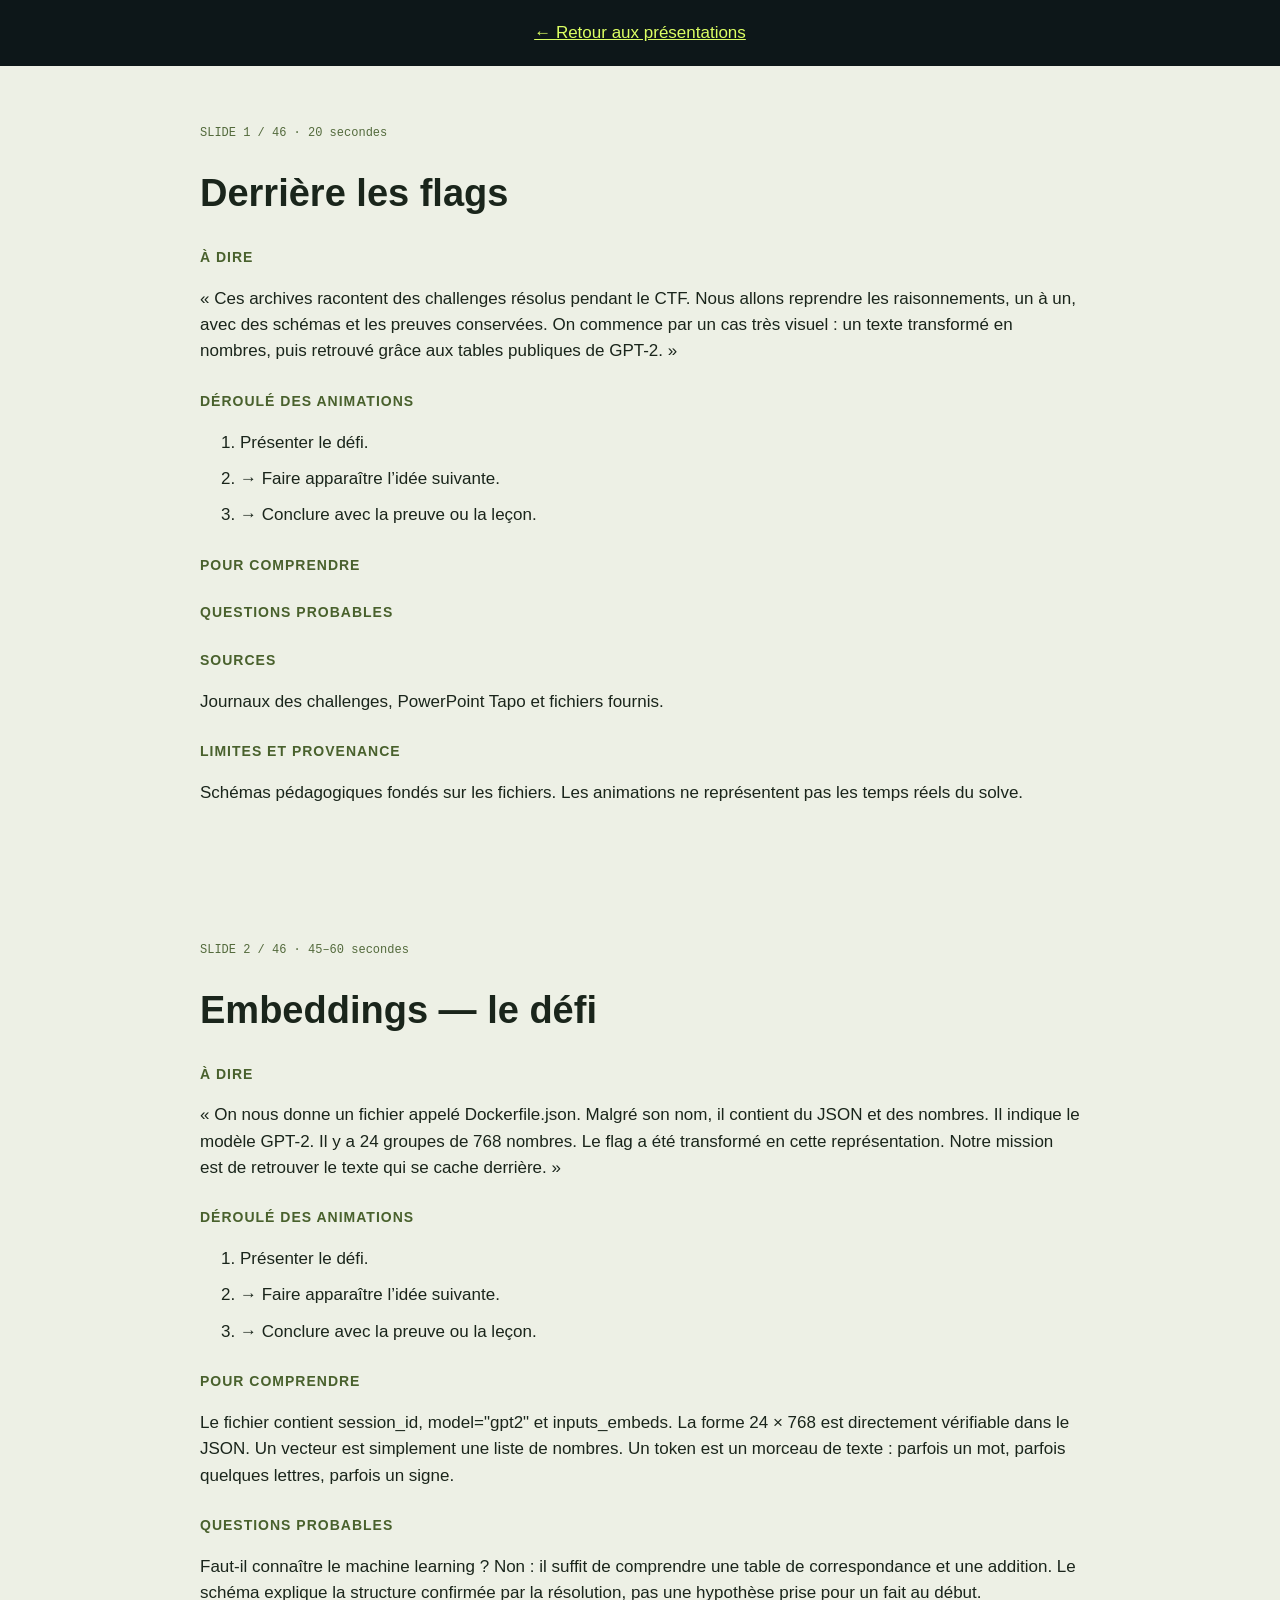
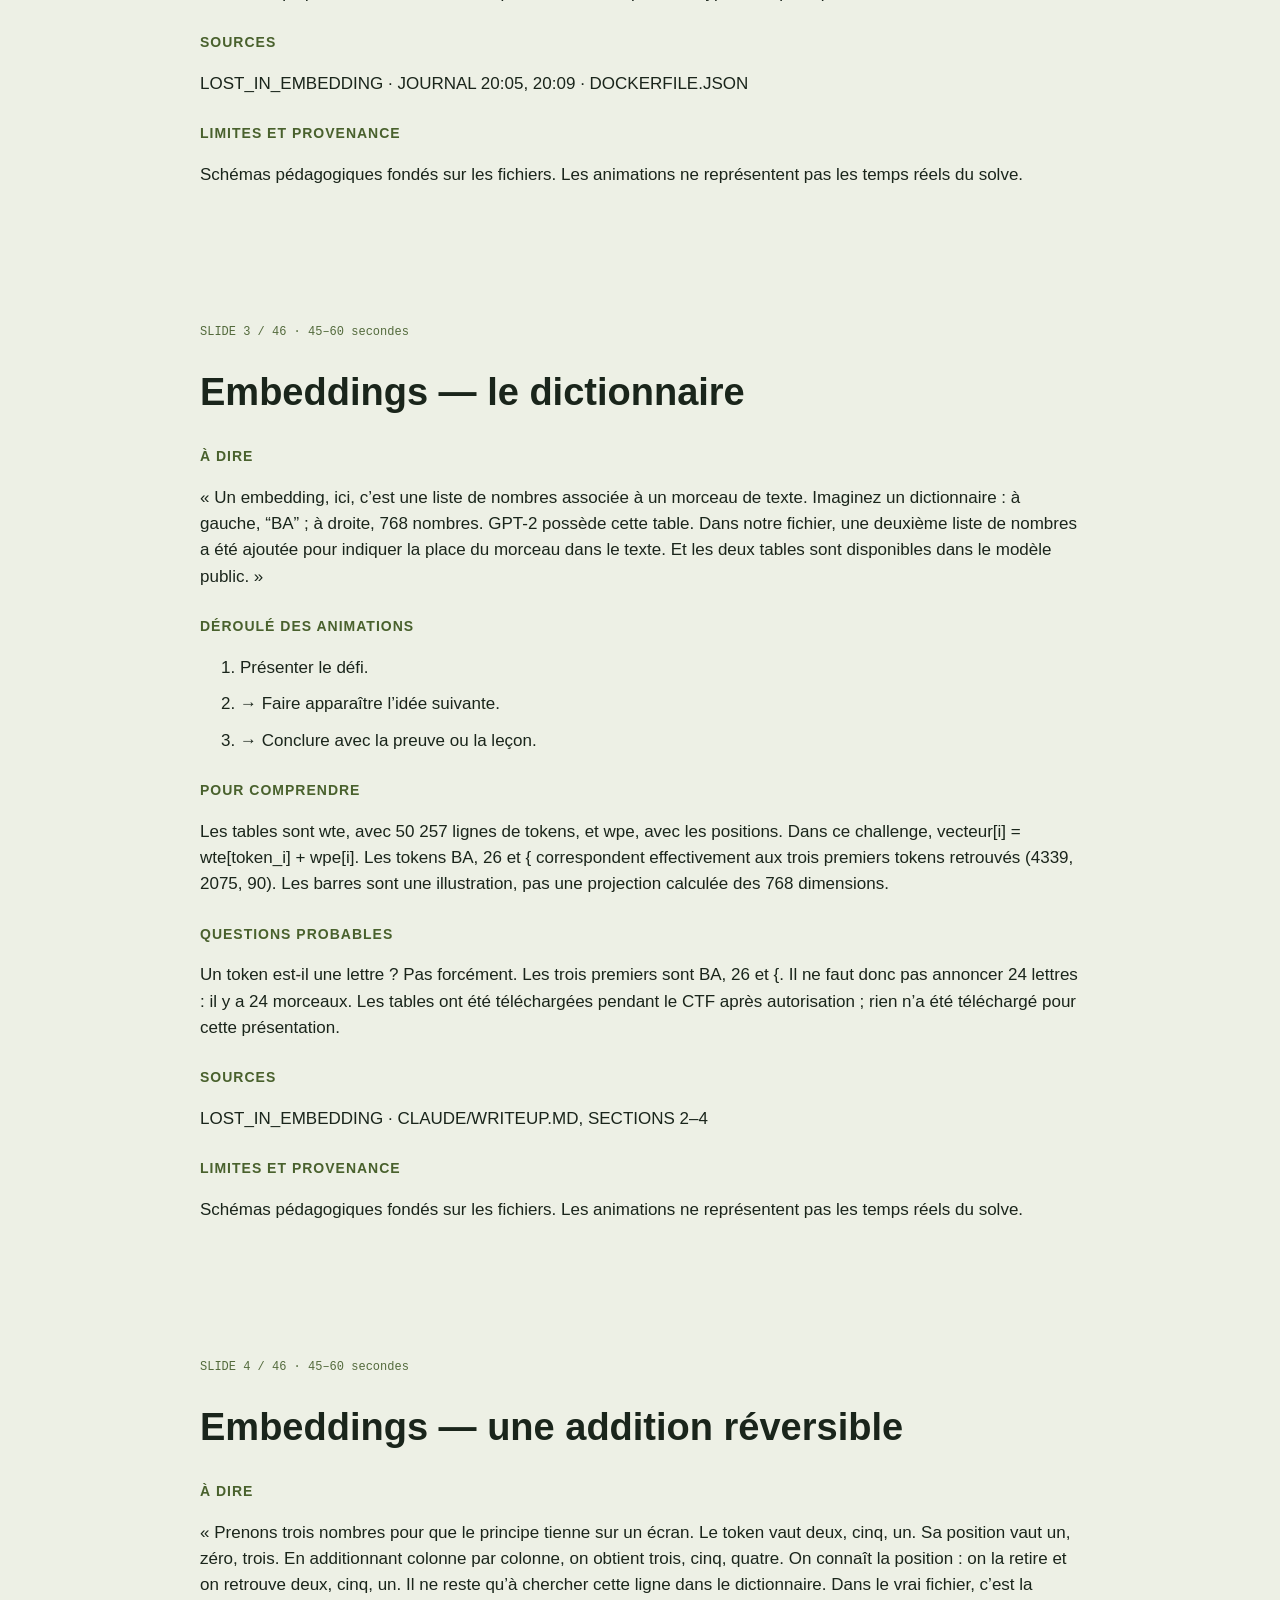
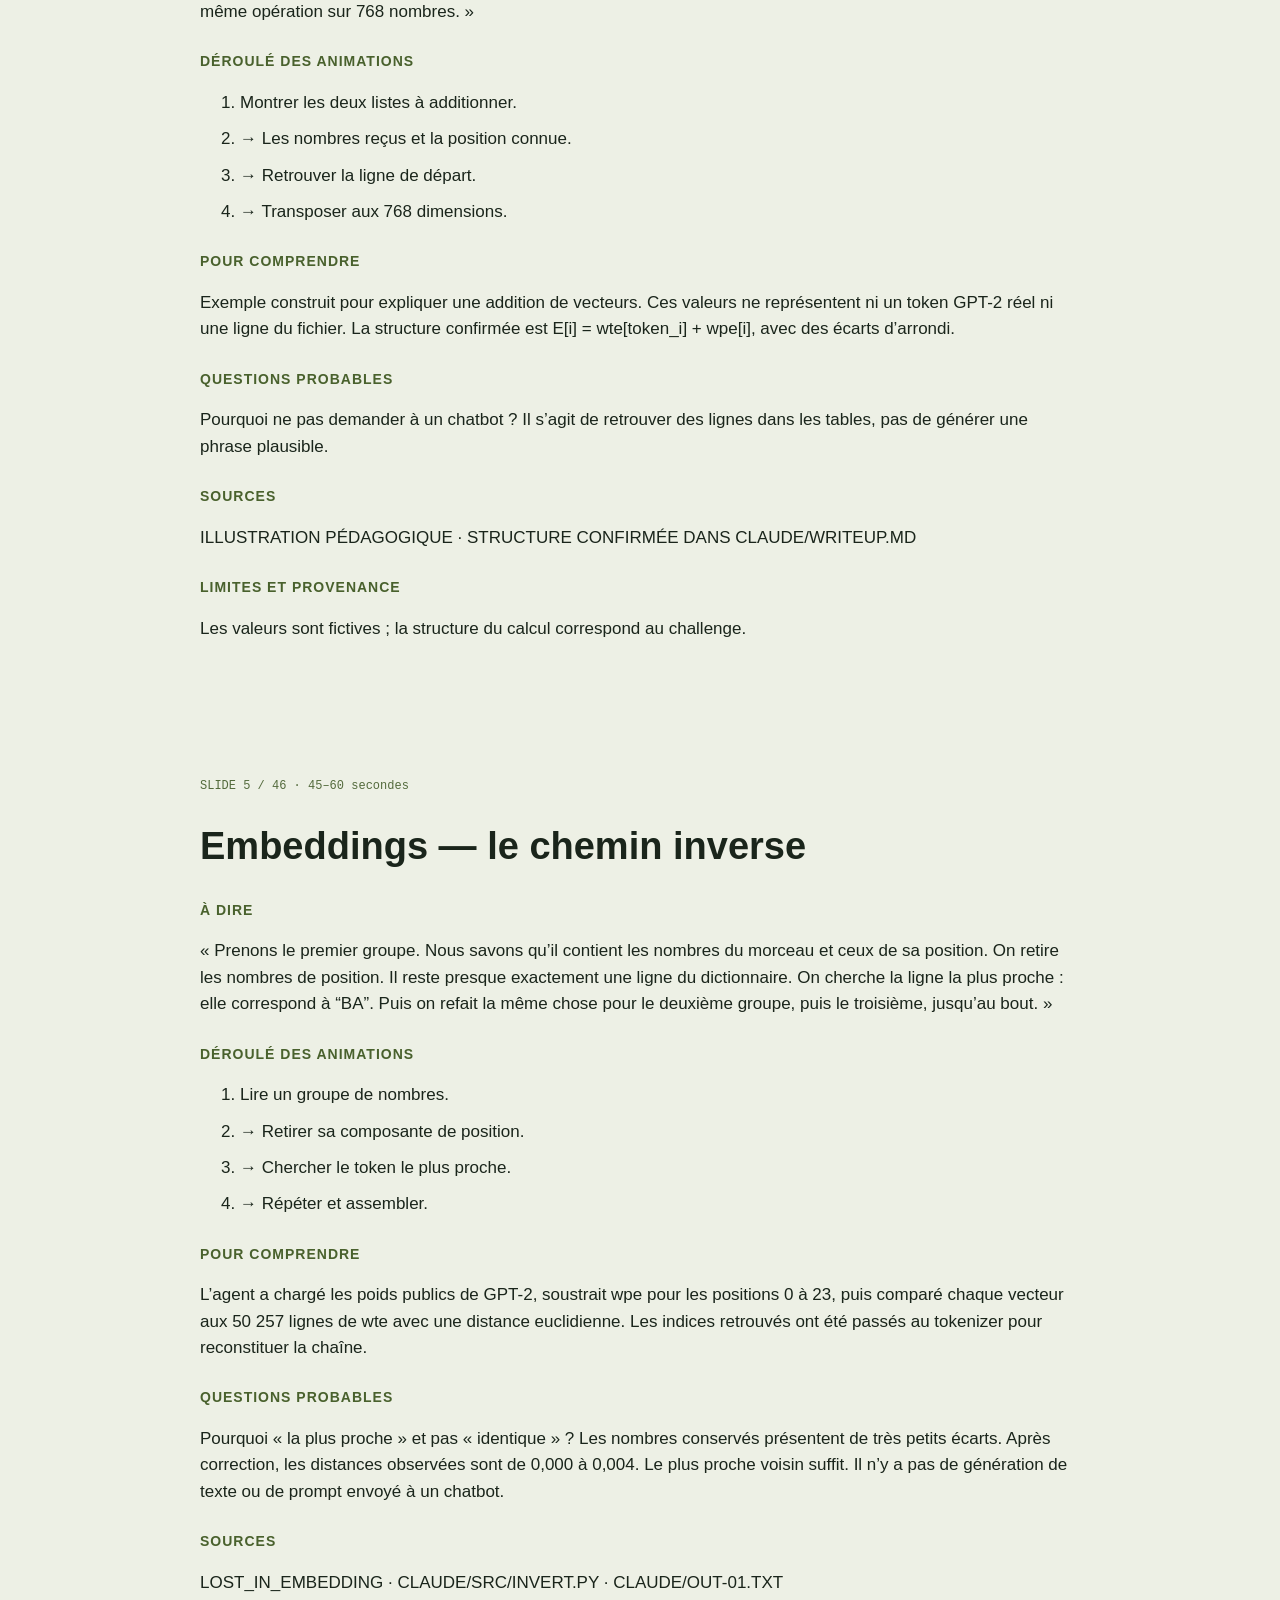
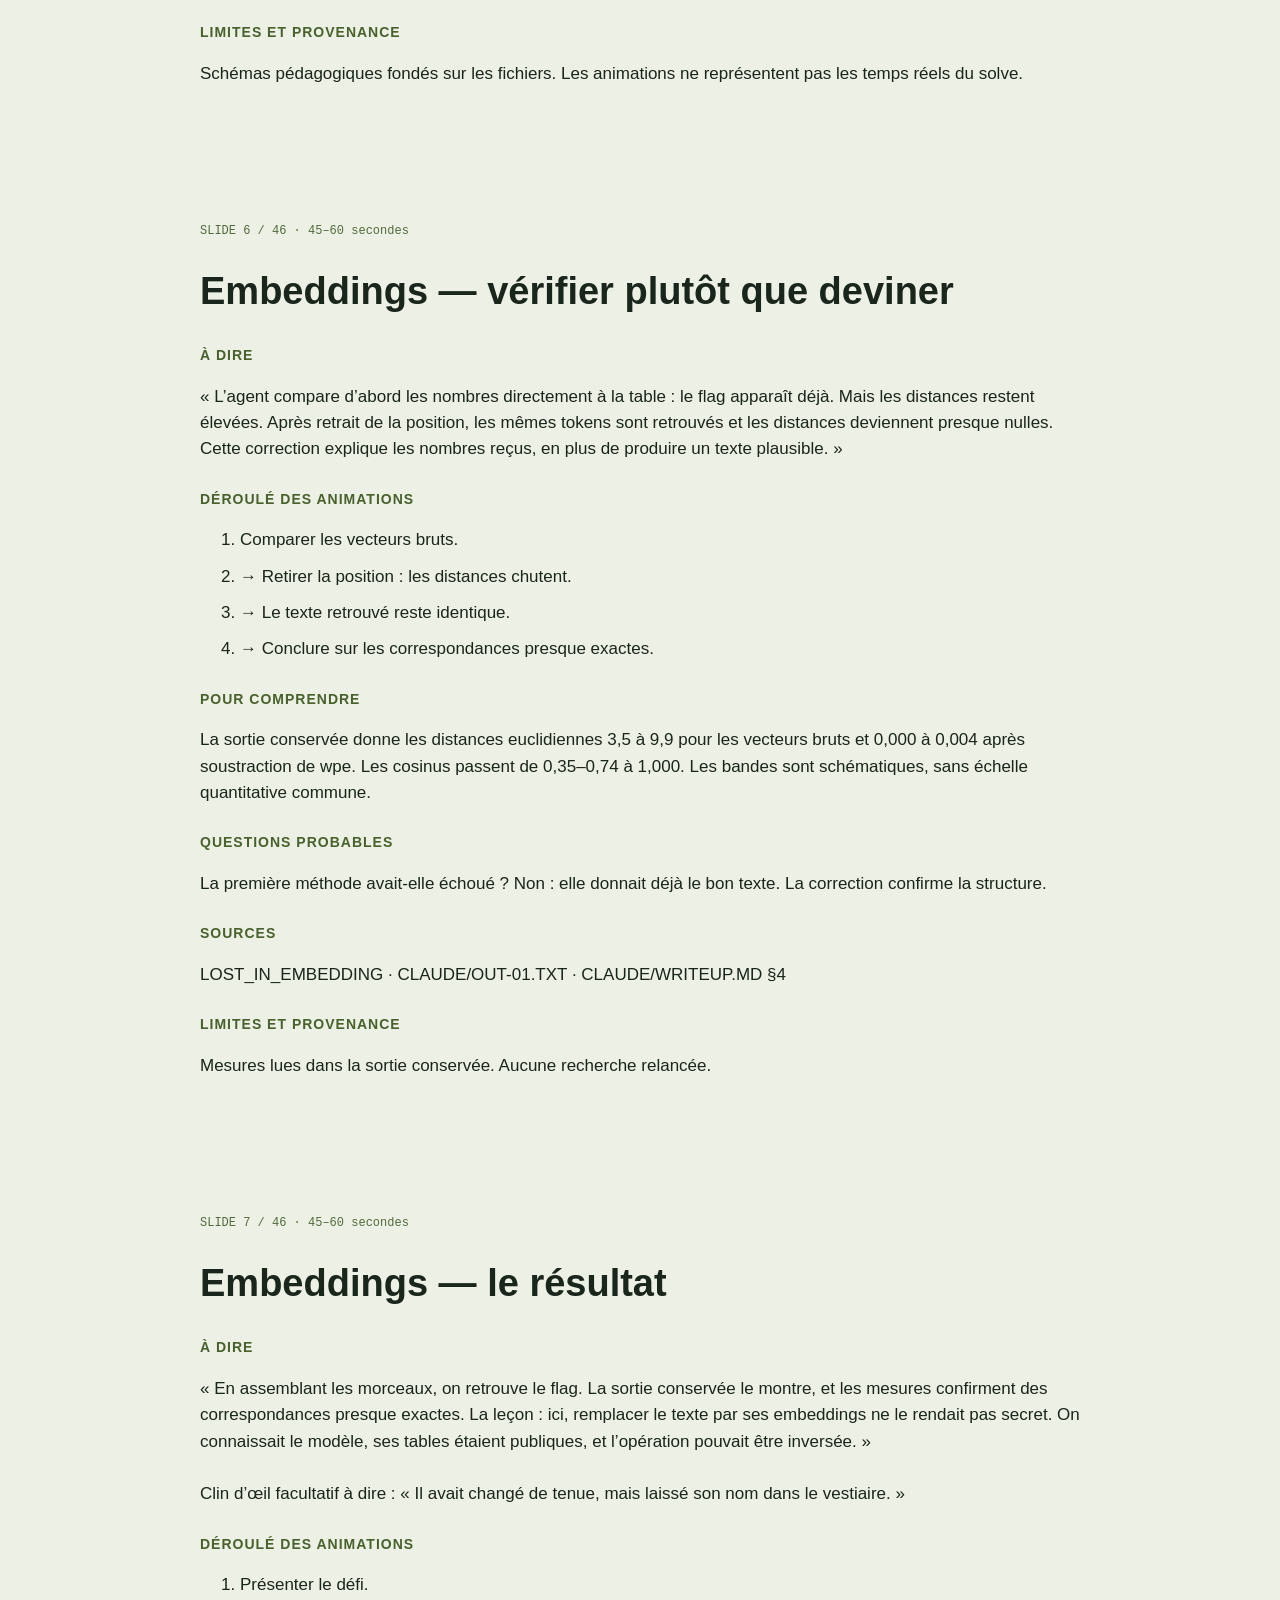
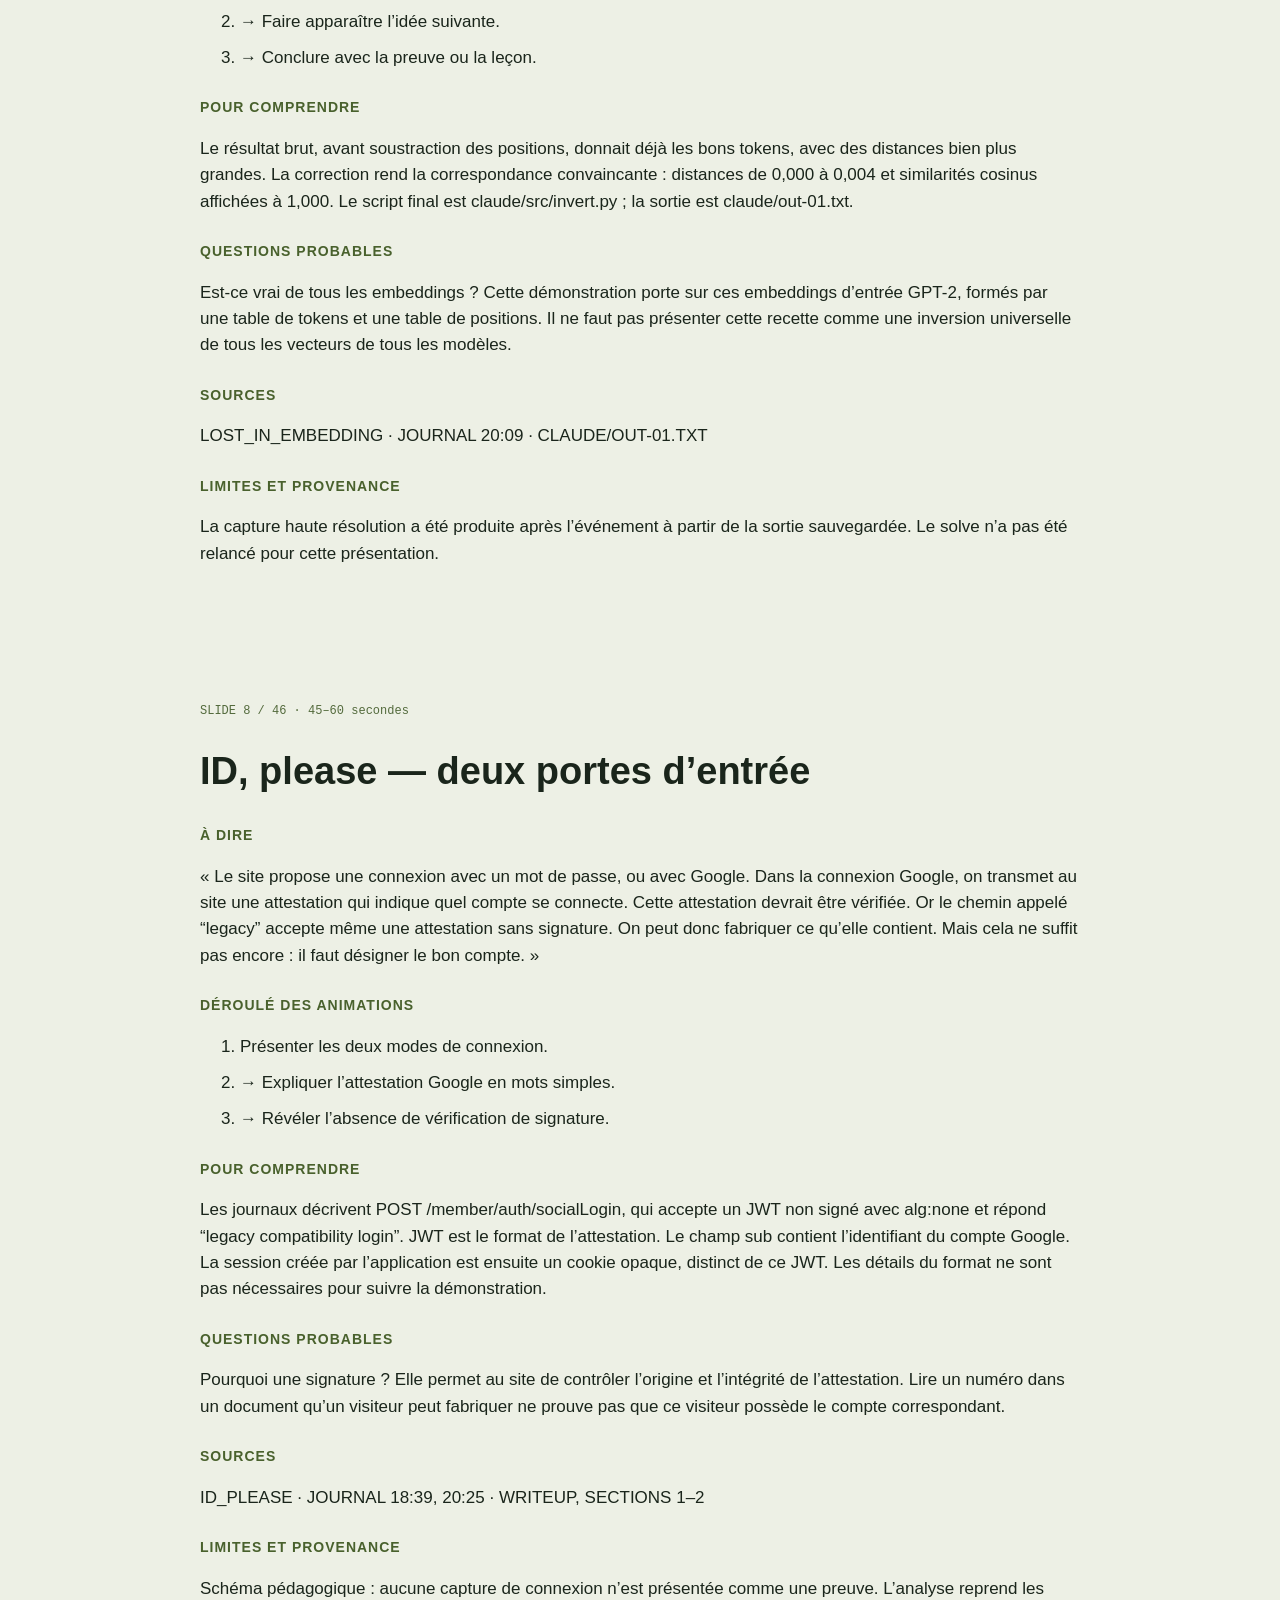
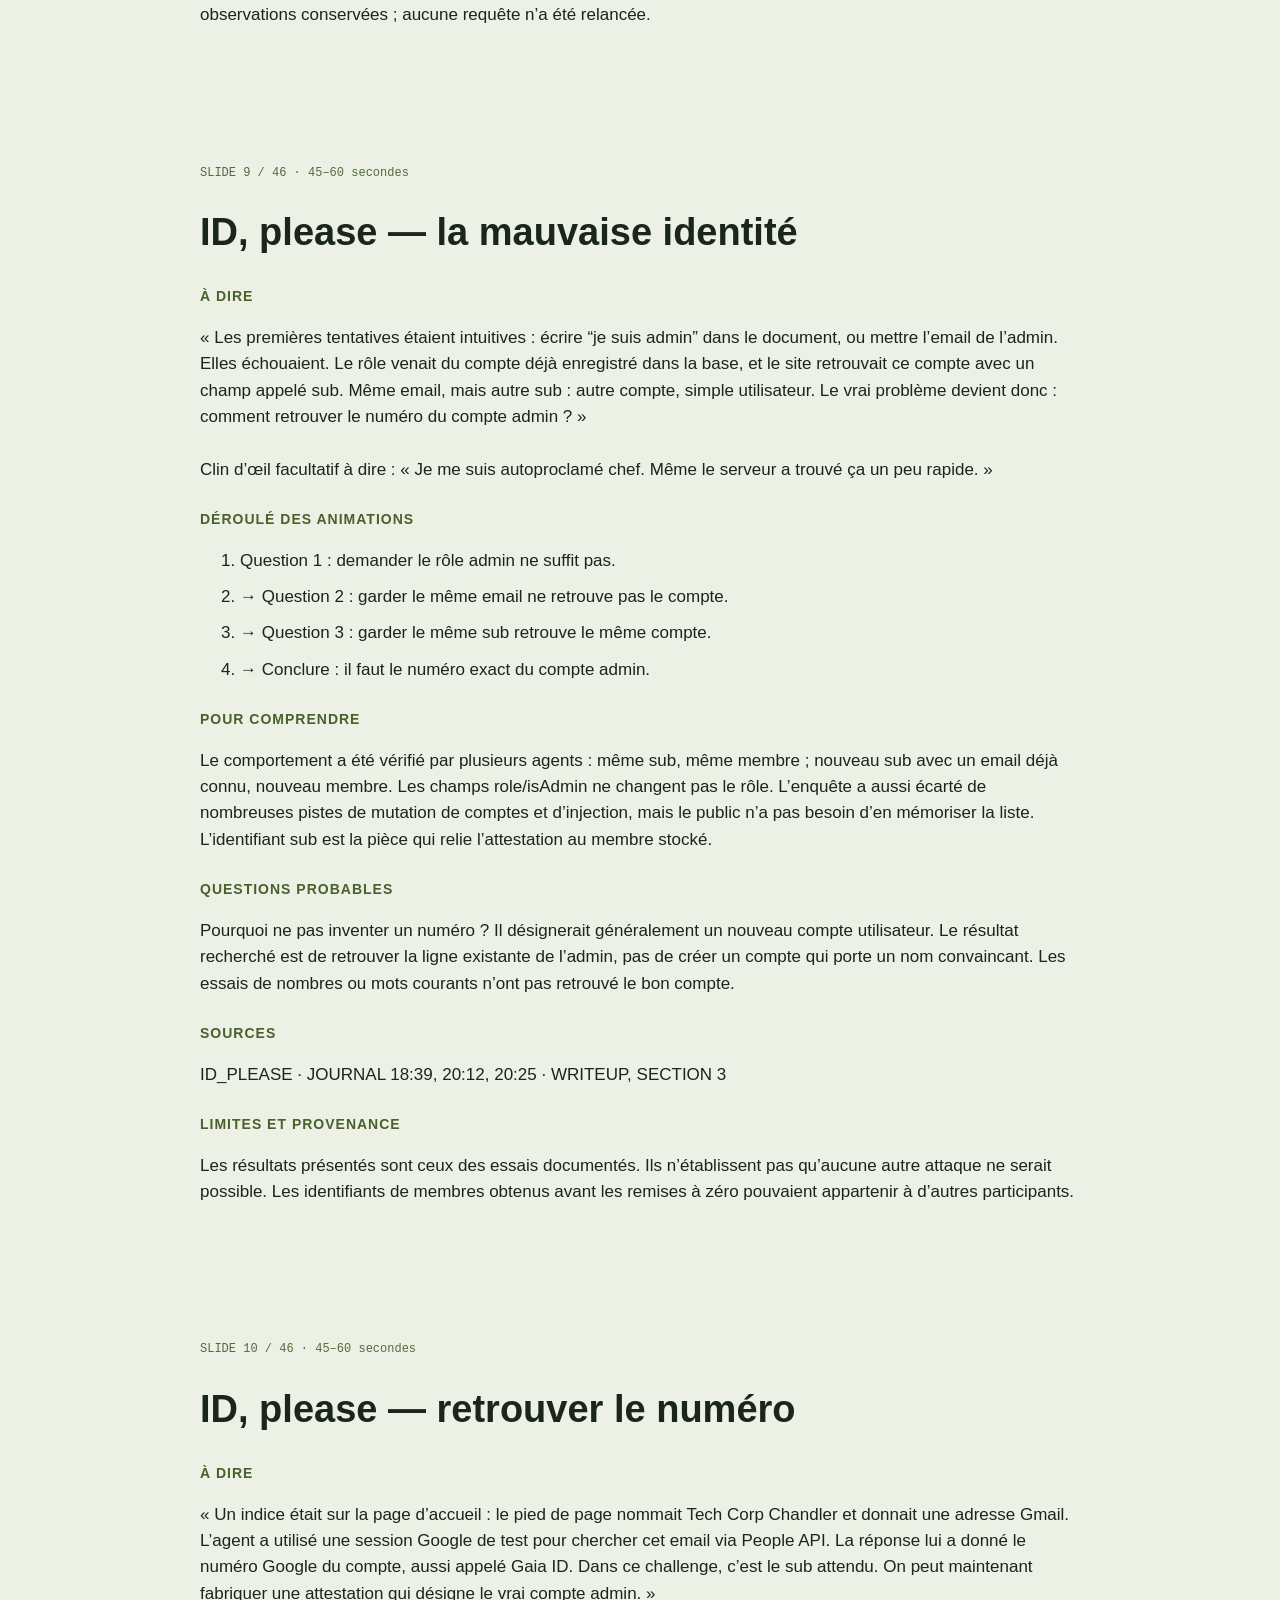
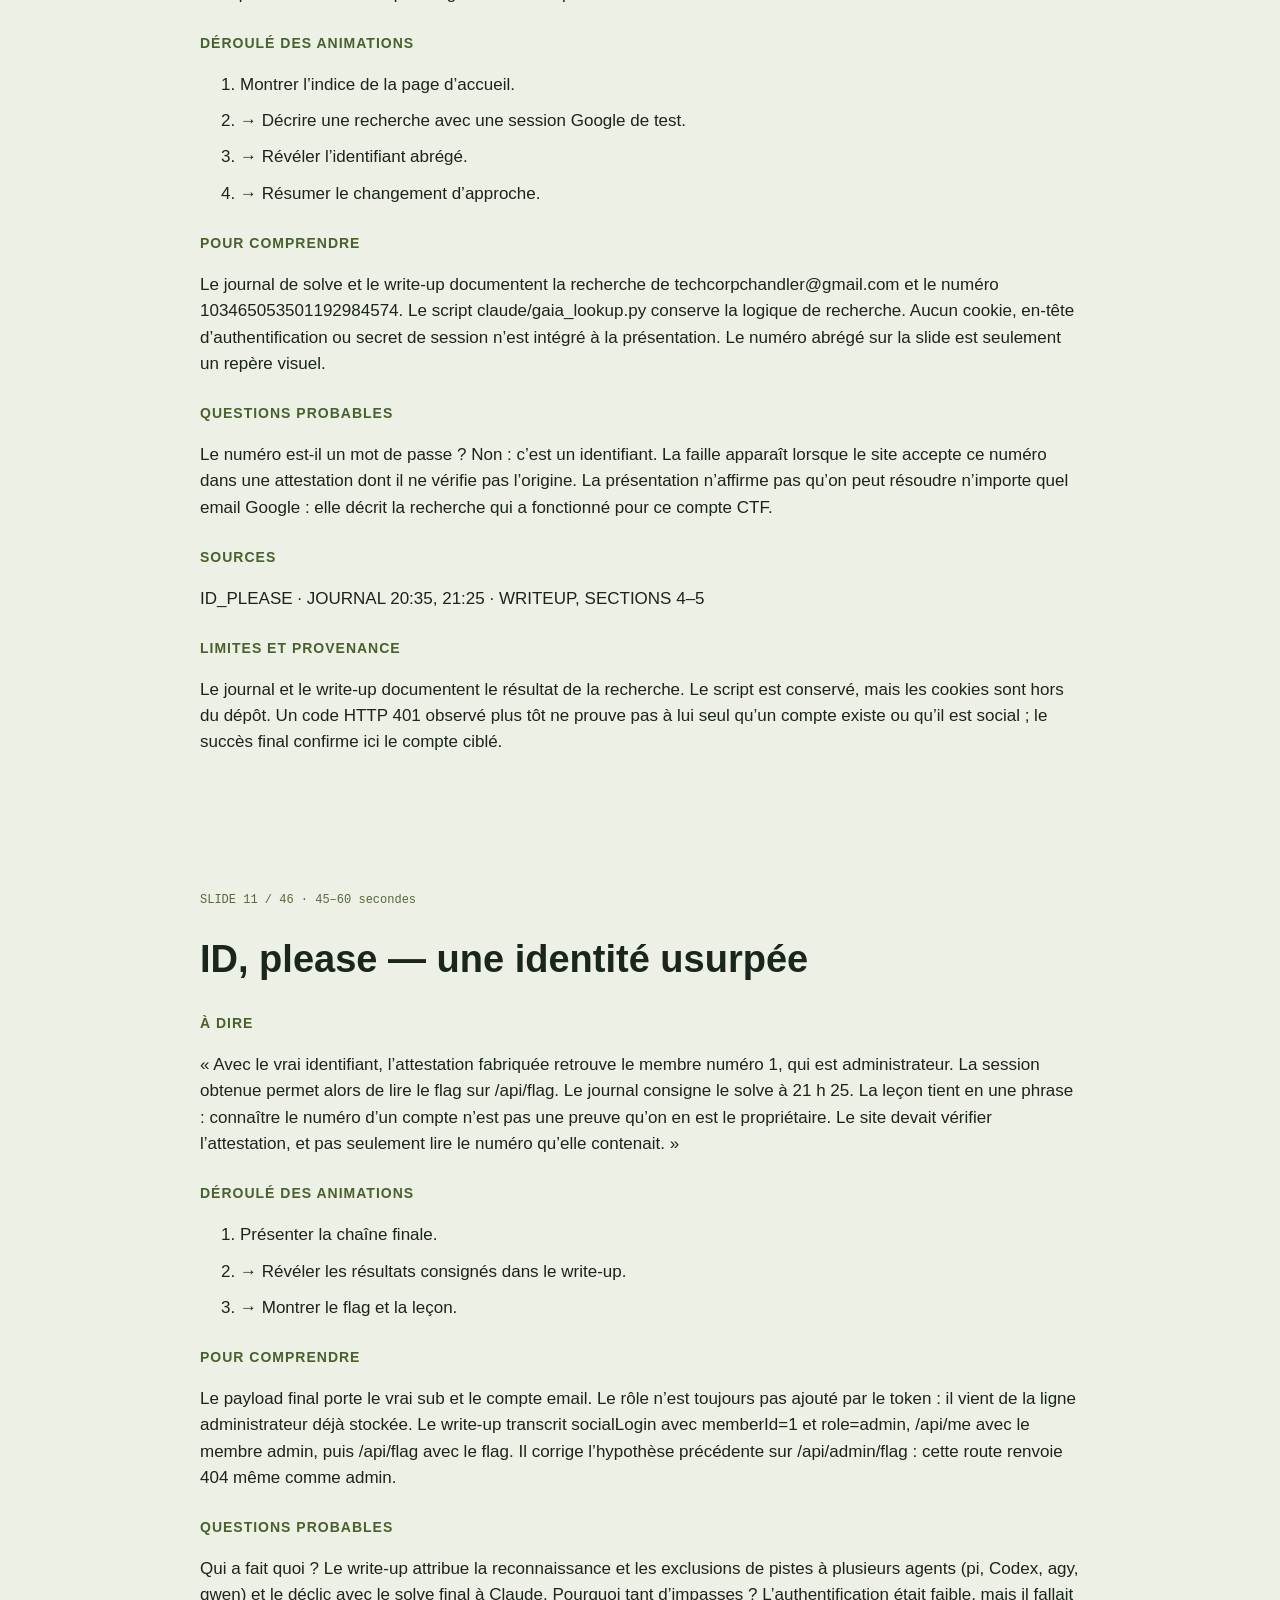
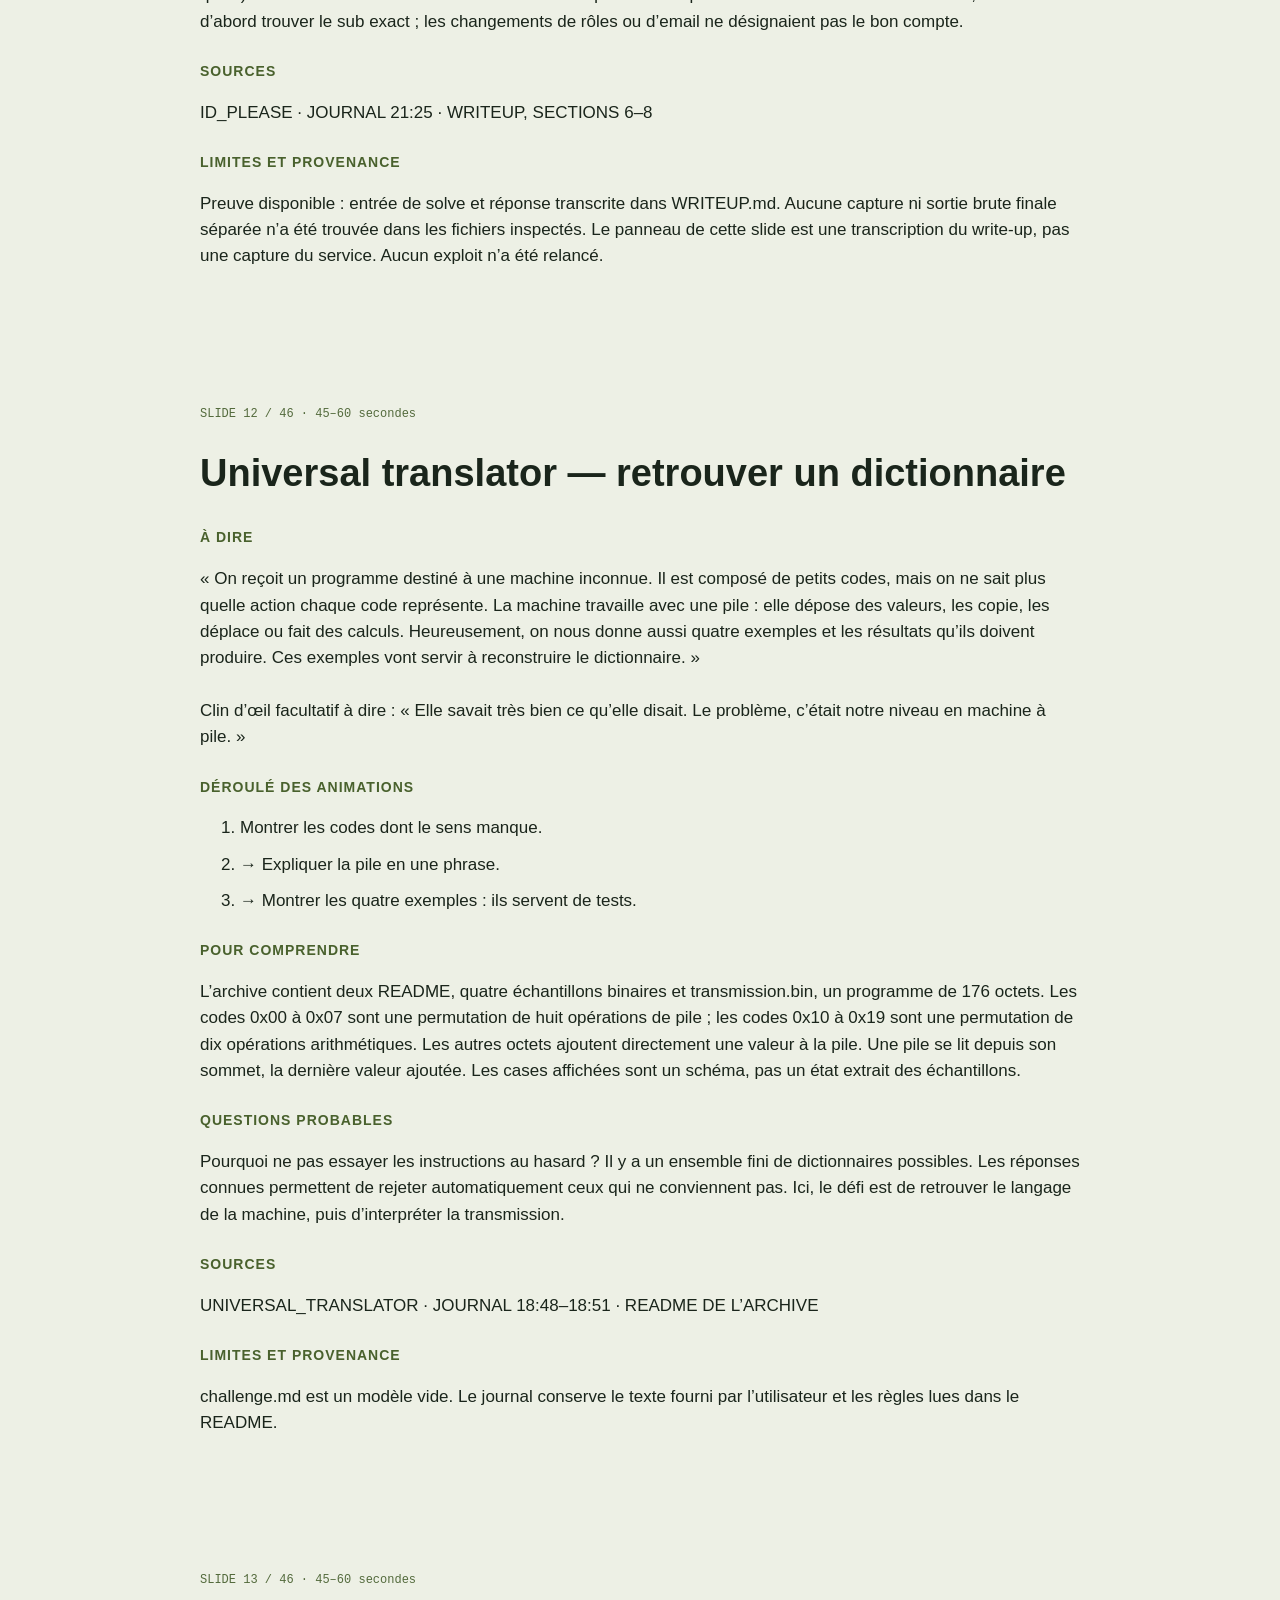
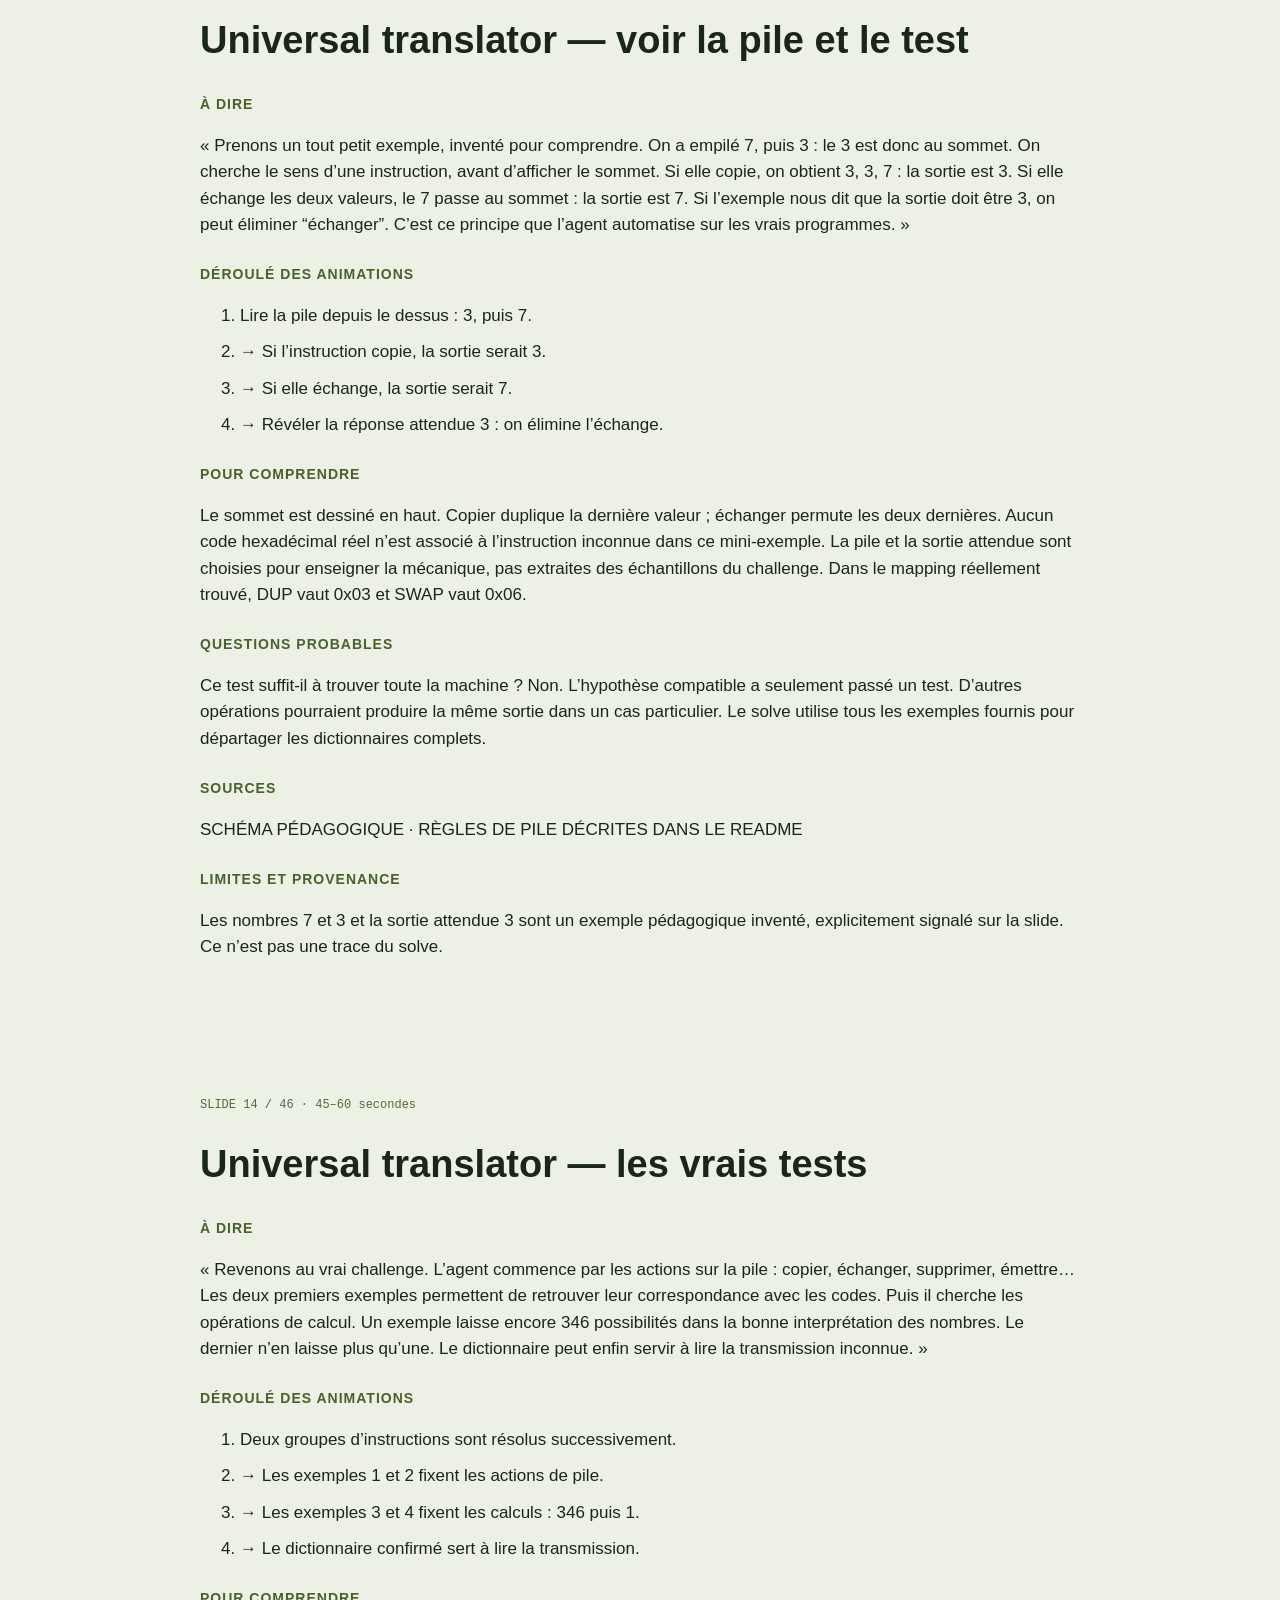
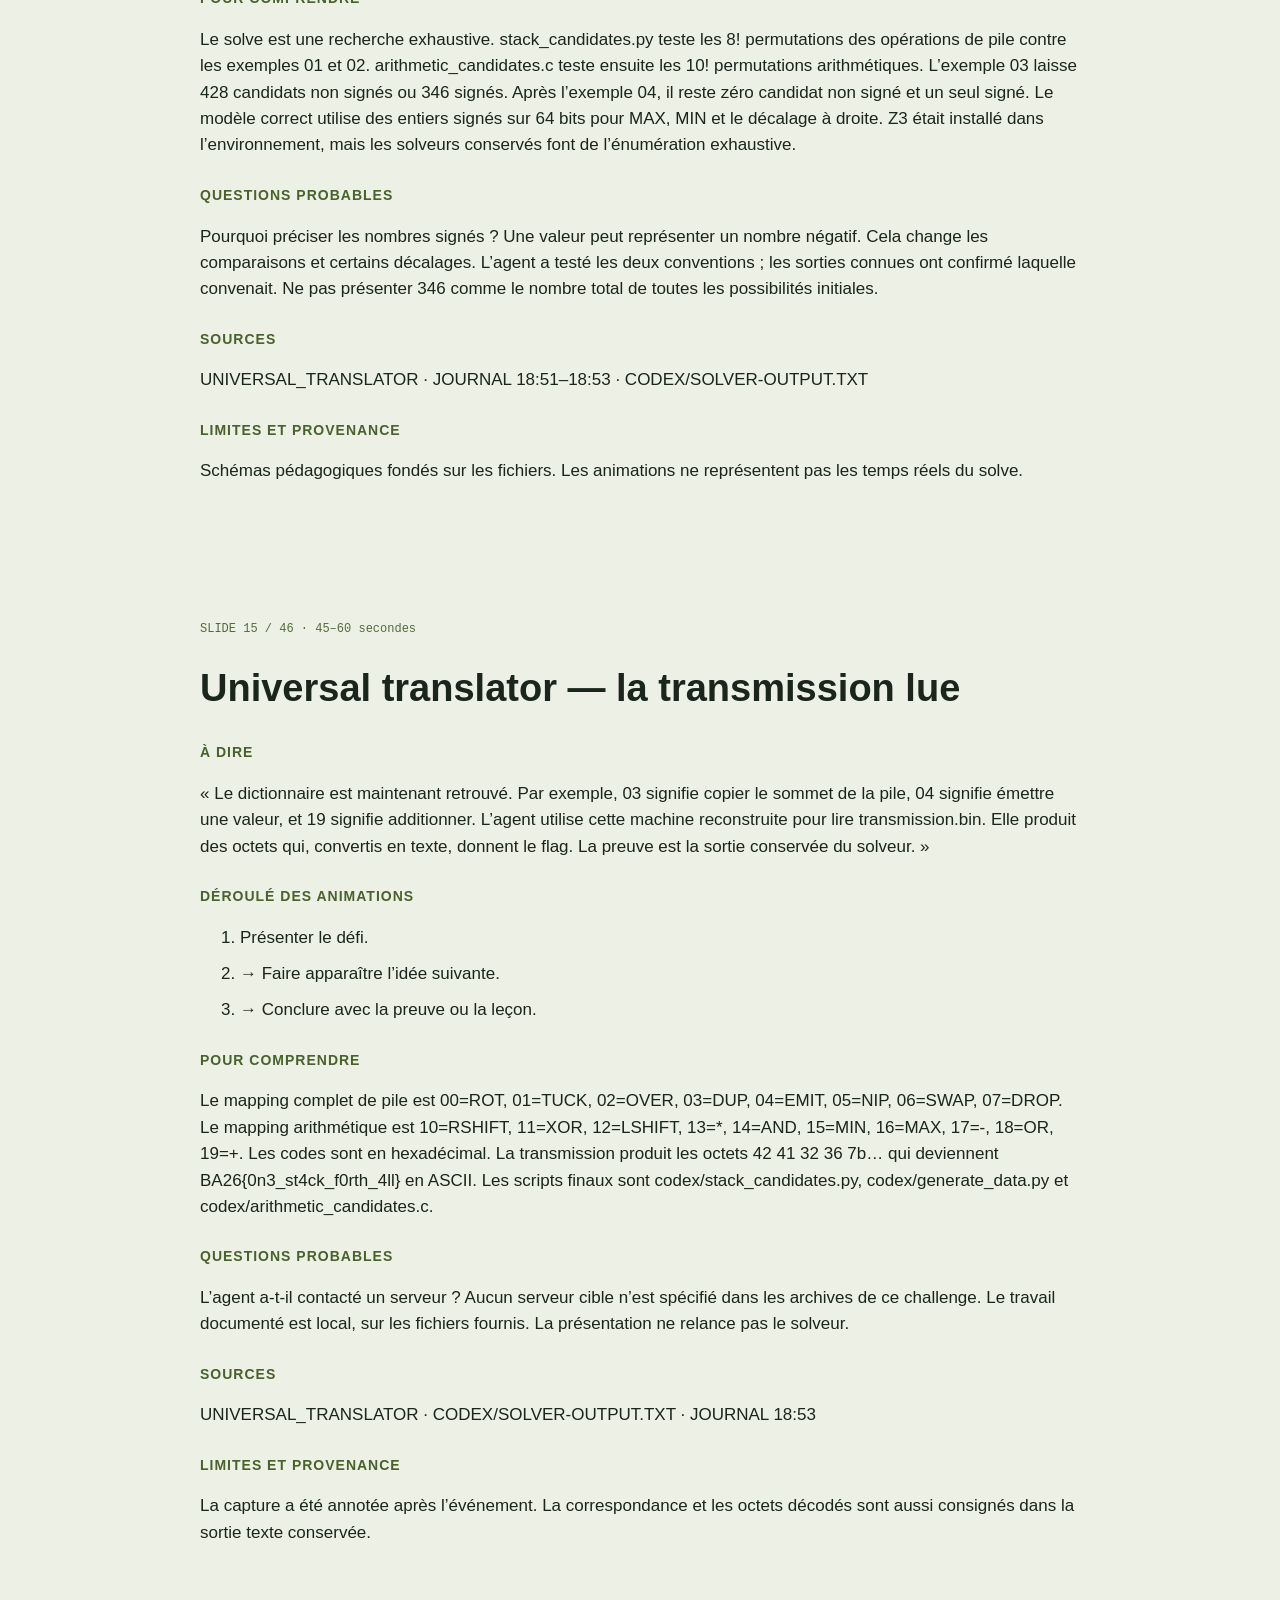
==== commit cd03d713: "Expand all challenges into illustrated animated write-ups Assisted-by: codex-auto-review, low, codex" ====
--- a/notes.html
+++ b/notes.html
@@ -1,17 +1,17 @@
-<!doctype html><html lang="fr"><head><meta charset="utf-8"><meta name="viewport" content="width=device-width"><title>Notes orateur — Black Alps 2026</title><style>body{font:17px/1.55 -apple-system,Arial,sans-serif;background:#edf0e5;color:#1a251b;margin:0}article{max-width:880px;padding:60px;margin:auto;break-after:page}h1{font-size:38px;line-height:1.15}h2{font-size:14px;text-transform:uppercase;letter-spacing:1px;color:#49612d;margin-top:26px}p{white-space:pre-line;overflow-wrap:anywhere}.label{font:12px monospace;color:#536a3c}li{margin:10px 0}nav{padding:20px;text-align:center;background:#0d1719}a{color:#dcff63}@page{size:A4;margin:15mm}@media print{nav{display:none}body{background:white;font-size:11px}article{padding:0}h1{font-size:25px}h2{font-size:10px}article:last-child{break-after:auto}}</style></head><body><nav><a href="index.html">← Retour aux présentations</a></nav><article id="slide-1"><div class="label">SLIDE 1 / 36 · 20 secondes</div><h1>Derrière les flags</h1><h2>À dire</h2><p>« Les agents ont résolu ces challenges. Nous allons reprendre leurs raisonnements, un à un, avec des schémas et les preuves conservées. On commence par un cas très visuel : un texte transformé en nombres, puis retrouvé grâce aux tables publiques de GPT-2. »</p><h2>Déroulé des animations</h2><ol><li>Présenter le défi.</li><li>→ Faire apparaître l’idée suivante.</li><li>→ Conclure avec la preuve ou la leçon.</li></ol><h2>Pour comprendre</h2><p></p><h2>Questions probables</h2><p></p><h2>Sources</h2><p>Journaux des sept challenges demandés.</p><h2>Limites et provenance</h2><p>Schémas pédagogiques fondés sur les fichiers. Les animations ne représentent pas les temps réels du solve.</p></article><article id="slide-2"><div class="label">SLIDE 2 / 36 · 45–60 secondes</div><h1>Embeddings — le défi</h1><h2>À dire</h2><p>« On nous donne un fichier appelé Dockerfile.json. Malgré son nom, il contient du JSON et des nombres. Il indique le modèle GPT-2. Il y a 24 groupes de 768 nombres. Le flag a été transformé en cette représentation. Notre mission est de retrouver le texte qui se cache derrière. »</p><h2>Déroulé des animations</h2><ol><li>Présenter le défi.</li><li>→ Faire apparaître l’idée suivante.</li><li>→ Conclure avec la preuve ou la leçon.</li></ol><h2>Pour comprendre</h2><p>Le fichier contient session_id, model=&quot;gpt2&quot; et inputs_embeds. La forme 24 × 768 est directement vérifiable dans le JSON. Un vecteur est simplement une liste de nombres. Un token est un morceau de texte : parfois un mot, parfois quelques lettres, parfois un signe.</p><h2>Questions probables</h2><p>Faut-il connaître le machine learning ? Non : il suffit de comprendre une table de correspondance et une addition. Le schéma explique la structure confirmée par la résolution, pas une hypothèse prise pour un fait au début.</p><h2>Sources</h2><p>LOST_IN_EMBEDDING · JOURNAL 20:05, 20:09 · DOCKERFILE.JSON</p><h2>Limites et provenance</h2><p>Schémas pédagogiques fondés sur les fichiers. Les animations ne représentent pas les temps réels du solve.</p></article><article id="slide-3"><div class="label">SLIDE 3 / 36 · 45–60 secondes</div><h1>Embeddings — le dictionnaire</h1><h2>À dire</h2><p>« Un embedding, ici, c’est une liste de nombres associée à un morceau de texte. Imaginez un dictionnaire : à gauche, “BA” ; à droite, 768 nombres. GPT-2 possède cette table. Dans notre fichier, une deuxième liste de nombres a été ajoutée pour indiquer la place du morceau dans le texte. Et les deux tables sont disponibles dans le modèle public. »</p><h2>Déroulé des animations</h2><ol><li>Présenter le défi.</li><li>→ Faire apparaître l’idée suivante.</li><li>→ Conclure avec la preuve ou la leçon.</li></ol><h2>Pour comprendre</h2><p>Les tables sont wte, avec 50 257 lignes de tokens, et wpe, avec les positions. Dans ce challenge, vecteur[i] = wte[token_i] + wpe[i]. Les tokens BA, 26 et { correspondent effectivement aux trois premiers tokens retrouvés (4339, 2075, 90). Les barres sont une illustration, pas une projection calculée des 768 dimensions.</p><h2>Questions probables</h2><p>Un token est-il une lettre ? Pas forcément. Les trois premiers sont BA, 26 et {. Il ne faut donc pas annoncer 24 lettres : il y a 24 morceaux. Les tables ont été téléchargées pendant le CTF après autorisation ; rien n’a été téléchargé pour cette présentation.</p><h2>Sources</h2><p>LOST_IN_EMBEDDING · CLAUDE/WRITEUP.MD, SECTIONS 2–4</p><h2>Limites et provenance</h2><p>Schémas pédagogiques fondés sur les fichiers. Les animations ne représentent pas les temps réels du solve.</p></article><article id="slide-4"><div class="label">SLIDE 4 / 36 · 45–60 secondes</div><h1>Embeddings — le chemin inverse</h1><h2>À dire</h2><p>« Prenons le premier groupe. Nous savons qu’il contient les nombres du morceau et ceux de sa position. On retire les nombres de position. Il reste presque exactement une ligne du dictionnaire. On cherche la ligne la plus proche : elle correspond à “BA”. Puis on refait la même chose pour le deuxième groupe, puis le troisième, jusqu’au bout. »</p><h2>Déroulé des animations</h2><ol><li>Lire un groupe de nombres.</li><li>→ Retirer sa composante de position.</li><li>→ Chercher le token le plus proche.</li><li>→ Répéter et assembler.</li></ol><h2>Pour comprendre</h2><p>L’agent a chargé les poids publics de GPT-2, soustrait wpe pour les positions 0 à 23, puis comparé chaque vecteur aux 50 257 lignes de wte avec une distance euclidienne. Les indices retrouvés ont été passés au tokenizer pour reconstituer la chaîne.</p><h2>Questions probables</h2><p>Pourquoi « la plus proche » et pas « identique » ? Les nombres conservés présentent de très petits écarts. Après correction, les distances observées sont de 0,000 à 0,004. Le plus proche voisin suffit. Il n’y a pas de génération de texte ou de prompt envoyé à un chatbot.</p><h2>Sources</h2><p>LOST_IN_EMBEDDING · CLAUDE/SRC/INVERT.PY · CLAUDE/OUT-01.TXT</p><h2>Limites et provenance</h2><p>Schémas pédagogiques fondés sur les fichiers. Les animations ne représentent pas les temps réels du solve.</p></article><article id="slide-5"><div class="label">SLIDE 5 / 36 · 45–60 secondes</div><h1>Embeddings — le résultat</h1><h2>À dire</h2><p>« En assemblant les morceaux, on retrouve le flag. La sortie conservée le montre, et les mesures confirment des correspondances presque exactes. La leçon : ici, remplacer le texte par ses embeddings ne le rendait pas secret. On connaissait le modèle, ses tables étaient publiques, et l’opération pouvait être inversée. »
+<!doctype html><html lang="fr"><head><meta charset="utf-8"><meta name="viewport" content="width=device-width"><title>Notes orateur — Black Alps 2026</title><style>body{font:17px/1.55 -apple-system,Arial,sans-serif;background:#edf0e5;color:#1a251b;margin:0}article{max-width:880px;padding:60px;margin:auto;break-after:page}h1{font-size:38px;line-height:1.15}h2{font-size:14px;text-transform:uppercase;letter-spacing:1px;color:#49612d;margin-top:26px}p{white-space:pre-line;overflow-wrap:anywhere}.label{font:12px monospace;color:#536a3c}li{margin:10px 0}nav{padding:20px;text-align:center;background:#0d1719}a{color:#dcff63}@page{size:A4;margin:15mm}@media print{nav{display:none}body{background:white;font-size:11px}article{padding:0}h1{font-size:25px}h2{font-size:10px}article:last-child{break-after:auto}}</style></head><body><nav><a href="index.html">← Retour aux présentations</a></nav><article id="slide-1"><div class="label">SLIDE 1 / 46 · 20 secondes</div><h1>Derrière les flags</h1><h2>À dire</h2><p>« Ces archives racontent des challenges résolus pendant le CTF. Nous allons reprendre les raisonnements, un à un, avec des schémas et les preuves conservées. On commence par un cas très visuel : un texte transformé en nombres, puis retrouvé grâce aux tables publiques de GPT-2. »</p><h2>Déroulé des animations</h2><ol><li>Présenter le défi.</li><li>→ Faire apparaître l’idée suivante.</li><li>→ Conclure avec la preuve ou la leçon.</li></ol><h2>Pour comprendre</h2><p></p><h2>Questions probables</h2><p></p><h2>Sources</h2><p>Journaux des challenges, PowerPoint Tapo et fichiers fournis.</p><h2>Limites et provenance</h2><p>Schémas pédagogiques fondés sur les fichiers. Les animations ne représentent pas les temps réels du solve.</p></article><article id="slide-2"><div class="label">SLIDE 2 / 46 · 45–60 secondes</div><h1>Embeddings — le défi</h1><h2>À dire</h2><p>« On nous donne un fichier appelé Dockerfile.json. Malgré son nom, il contient du JSON et des nombres. Il indique le modèle GPT-2. Il y a 24 groupes de 768 nombres. Le flag a été transformé en cette représentation. Notre mission est de retrouver le texte qui se cache derrière. »</p><h2>Déroulé des animations</h2><ol><li>Présenter le défi.</li><li>→ Faire apparaître l’idée suivante.</li><li>→ Conclure avec la preuve ou la leçon.</li></ol><h2>Pour comprendre</h2><p>Le fichier contient session_id, model=&quot;gpt2&quot; et inputs_embeds. La forme 24 × 768 est directement vérifiable dans le JSON. Un vecteur est simplement une liste de nombres. Un token est un morceau de texte : parfois un mot, parfois quelques lettres, parfois un signe.</p><h2>Questions probables</h2><p>Faut-il connaître le machine learning ? Non : il suffit de comprendre une table de correspondance et une addition. Le schéma explique la structure confirmée par la résolution, pas une hypothèse prise pour un fait au début.</p><h2>Sources</h2><p>LOST_IN_EMBEDDING · JOURNAL 20:05, 20:09 · DOCKERFILE.JSON</p><h2>Limites et provenance</h2><p>Schémas pédagogiques fondés sur les fichiers. Les animations ne représentent pas les temps réels du solve.</p></article><article id="slide-3"><div class="label">SLIDE 3 / 46 · 45–60 secondes</div><h1>Embeddings — le dictionnaire</h1><h2>À dire</h2><p>« Un embedding, ici, c’est une liste de nombres associée à un morceau de texte. Imaginez un dictionnaire : à gauche, “BA” ; à droite, 768 nombres. GPT-2 possède cette table. Dans notre fichier, une deuxième liste de nombres a été ajoutée pour indiquer la place du morceau dans le texte. Et les deux tables sont disponibles dans le modèle public. »</p><h2>Déroulé des animations</h2><ol><li>Présenter le défi.</li><li>→ Faire apparaître l’idée suivante.</li><li>→ Conclure avec la preuve ou la leçon.</li></ol><h2>Pour comprendre</h2><p>Les tables sont wte, avec 50 257 lignes de tokens, et wpe, avec les positions. Dans ce challenge, vecteur[i] = wte[token_i] + wpe[i]. Les tokens BA, 26 et { correspondent effectivement aux trois premiers tokens retrouvés (4339, 2075, 90). Les barres sont une illustration, pas une projection calculée des 768 dimensions.</p><h2>Questions probables</h2><p>Un token est-il une lettre ? Pas forcément. Les trois premiers sont BA, 26 et {. Il ne faut donc pas annoncer 24 lettres : il y a 24 morceaux. Les tables ont été téléchargées pendant le CTF après autorisation ; rien n’a été téléchargé pour cette présentation.</p><h2>Sources</h2><p>LOST_IN_EMBEDDING · CLAUDE/WRITEUP.MD, SECTIONS 2–4</p><h2>Limites et provenance</h2><p>Schémas pédagogiques fondés sur les fichiers. Les animations ne représentent pas les temps réels du solve.</p></article><article id="slide-4"><div class="label">SLIDE 4 / 46 · 45–60 secondes</div><h1>Embeddings — une addition réversible</h1><h2>À dire</h2><p>« Prenons trois nombres pour que le principe tienne sur un écran. Le token vaut deux, cinq, un. Sa position vaut un, zéro, trois. En additionnant colonne par colonne, on obtient trois, cinq, quatre. On connaît la position : on la retire et on retrouve deux, cinq, un. Il ne reste qu’à chercher cette ligne dans le dictionnaire. Dans le vrai fichier, c’est la même opération sur 768 nombres. »</p><h2>Déroulé des animations</h2><ol><li>Montrer les deux listes à additionner.</li><li>→ Les nombres reçus et la position connue.</li><li>→ Retrouver la ligne de départ.</li><li>→ Transposer aux 768 dimensions.</li></ol><h2>Pour comprendre</h2><p>Exemple construit pour expliquer une addition de vecteurs. Ces valeurs ne représentent ni un token GPT-2 réel ni une ligne du fichier. La structure confirmée est E[i] = wte[token_i] + wpe[i], avec des écarts d’arrondi.</p><h2>Questions probables</h2><p>Pourquoi ne pas demander à un chatbot ? Il s’agit de retrouver des lignes dans les tables, pas de générer une phrase plausible.</p><h2>Sources</h2><p>ILLUSTRATION PÉDAGOGIQUE · STRUCTURE CONFIRMÉE DANS CLAUDE/WRITEUP.MD</p><h2>Limites et provenance</h2><p>Les valeurs sont fictives ; la structure du calcul correspond au challenge.</p></article><article id="slide-5"><div class="label">SLIDE 5 / 46 · 45–60 secondes</div><h1>Embeddings — le chemin inverse</h1><h2>À dire</h2><p>« Prenons le premier groupe. Nous savons qu’il contient les nombres du morceau et ceux de sa position. On retire les nombres de position. Il reste presque exactement une ligne du dictionnaire. On cherche la ligne la plus proche : elle correspond à “BA”. Puis on refait la même chose pour le deuxième groupe, puis le troisième, jusqu’au bout. »</p><h2>Déroulé des animations</h2><ol><li>Lire un groupe de nombres.</li><li>→ Retirer sa composante de position.</li><li>→ Chercher le token le plus proche.</li><li>→ Répéter et assembler.</li></ol><h2>Pour comprendre</h2><p>L’agent a chargé les poids publics de GPT-2, soustrait wpe pour les positions 0 à 23, puis comparé chaque vecteur aux 50 257 lignes de wte avec une distance euclidienne. Les indices retrouvés ont été passés au tokenizer pour reconstituer la chaîne.</p><h2>Questions probables</h2><p>Pourquoi « la plus proche » et pas « identique » ? Les nombres conservés présentent de très petits écarts. Après correction, les distances observées sont de 0,000 à 0,004. Le plus proche voisin suffit. Il n’y a pas de génération de texte ou de prompt envoyé à un chatbot.</p><h2>Sources</h2><p>LOST_IN_EMBEDDING · CLAUDE/SRC/INVERT.PY · CLAUDE/OUT-01.TXT</p><h2>Limites et provenance</h2><p>Schémas pédagogiques fondés sur les fichiers. Les animations ne représentent pas les temps réels du solve.</p></article><article id="slide-6"><div class="label">SLIDE 6 / 46 · 45–60 secondes</div><h1>Embeddings — vérifier plutôt que deviner</h1><h2>À dire</h2><p>« L’agent compare d’abord les nombres directement à la table : le flag apparaît déjà. Mais les distances restent élevées. Après retrait de la position, les mêmes tokens sont retrouvés et les distances deviennent presque nulles. Cette correction explique les nombres reçus, en plus de produire un texte plausible. »</p><h2>Déroulé des animations</h2><ol><li>Comparer les vecteurs bruts.</li><li>→ Retirer la position : les distances chutent.</li><li>→ Le texte retrouvé reste identique.</li><li>→ Conclure sur les correspondances presque exactes.</li></ol><h2>Pour comprendre</h2><p>La sortie conservée donne les distances euclidiennes 3,5 à 9,9 pour les vecteurs bruts et 0,000 à 0,004 après soustraction de wpe. Les cosinus passent de 0,35–0,74 à 1,000. Les bandes sont schématiques, sans échelle quantitative commune.</p><h2>Questions probables</h2><p>La première méthode avait-elle échoué ? Non : elle donnait déjà le bon texte. La correction confirme la structure.</p><h2>Sources</h2><p>LOST_IN_EMBEDDING · CLAUDE/OUT-01.TXT · CLAUDE/WRITEUP.MD §4</p><h2>Limites et provenance</h2><p>Mesures lues dans la sortie conservée. Aucune recherche relancée.</p></article><article id="slide-7"><div class="label">SLIDE 7 / 46 · 45–60 secondes</div><h1>Embeddings — le résultat</h1><h2>À dire</h2><p>« En assemblant les morceaux, on retrouve le flag. La sortie conservée le montre, et les mesures confirment des correspondances presque exactes. La leçon : ici, remplacer le texte par ses embeddings ne le rendait pas secret. On connaissait le modèle, ses tables étaient publiques, et l’opération pouvait être inversée. »
 
-Clin d’œil facultatif à dire : « Il avait changé de tenue, mais laissé son nom dans le vestiaire. »</p><h2>Déroulé des animations</h2><ol><li>Présenter le défi.</li><li>→ Faire apparaître l’idée suivante.</li><li>→ Conclure avec la preuve ou la leçon.</li></ol><h2>Pour comprendre</h2><p>Le résultat brut, avant soustraction des positions, donnait déjà les bons tokens, avec des distances bien plus grandes. La correction rend la correspondance convaincante : distances de 0,000 à 0,004 et similarités cosinus affichées à 1,000. Le script final est claude/src/invert.py ; la sortie est claude/out-01.txt.</p><h2>Questions probables</h2><p>Est-ce vrai de tous les embeddings ? Cette démonstration porte sur ces embeddings d’entrée GPT-2, formés par une table de tokens et une table de positions. Il ne faut pas présenter cette recette comme une inversion universelle de tous les vecteurs de tous les modèles.</p><h2>Sources</h2><p>LOST_IN_EMBEDDING · JOURNAL 20:09 · CLAUDE/OUT-01.TXT</p><h2>Limites et provenance</h2><p>La capture haute résolution a été produite après l’événement à partir de la sortie sauvegardée. Le solve n’a pas été relancé pour cette présentation.</p></article><article id="slide-6"><div class="label">SLIDE 6 / 36 · 45–60 secondes</div><h1>ID, please — deux portes d’entrée</h1><h2>À dire</h2><p>« Le site propose une connexion avec un mot de passe, ou avec Google. Dans la connexion Google, on transmet au site une attestation qui indique quel compte se connecte. Cette attestation devrait être vérifiée. Or le chemin appelé “legacy” accepte même une attestation sans signature. On peut donc fabriquer ce qu’elle contient. Mais cela ne suffit pas encore : il faut désigner le bon compte. »</p><h2>Déroulé des animations</h2><ol><li>Présenter les deux modes de connexion.</li><li>→ Expliquer l’attestation Google en mots simples.</li><li>→ Révéler l’absence de vérification de signature.</li></ol><h2>Pour comprendre</h2><p>Les journaux décrivent POST /member/auth/socialLogin, qui accepte un JWT non signé avec alg:none et répond “legacy compatibility login”. JWT est le format de l’attestation. Le champ sub contient l’identifiant du compte Google. La session créée par l’application est ensuite un cookie opaque, distinct de ce JWT. Les détails du format ne sont pas nécessaires pour suivre la démonstration.</p><h2>Questions probables</h2><p>Pourquoi une signature ? Elle permet au site de contrôler l’origine et l’intégrité de l’attestation. Lire un numéro dans un document qu’un visiteur peut fabriquer ne prouve pas que ce visiteur possède le compte correspondant.</p><h2>Sources</h2><p>ID_PLEASE · JOURNAL 18:39, 20:25 · WRITEUP, SECTIONS 1–2</p><h2>Limites et provenance</h2><p>Schéma pédagogique : aucune capture de connexion n’est présentée comme une preuve. L’analyse reprend les observations conservées ; aucune requête n’a été relancée.</p></article><article id="slide-7"><div class="label">SLIDE 7 / 36 · 45–60 secondes</div><h1>ID, please — la mauvaise identité</h1><h2>À dire</h2><p>« Les premières tentatives étaient intuitives : écrire “je suis admin” dans le document, ou mettre l’email de l’admin. Elles échouaient. Le rôle venait du compte déjà enregistré dans la base, et le site retrouvait ce compte avec un champ appelé sub. Même email, mais autre sub : autre compte, simple utilisateur. Le vrai problème devient donc : comment retrouver le numéro du compte admin ? »
+Clin d’œil facultatif à dire : « Il avait changé de tenue, mais laissé son nom dans le vestiaire. »</p><h2>Déroulé des animations</h2><ol><li>Présenter le défi.</li><li>→ Faire apparaître l’idée suivante.</li><li>→ Conclure avec la preuve ou la leçon.</li></ol><h2>Pour comprendre</h2><p>Le résultat brut, avant soustraction des positions, donnait déjà les bons tokens, avec des distances bien plus grandes. La correction rend la correspondance convaincante : distances de 0,000 à 0,004 et similarités cosinus affichées à 1,000. Le script final est claude/src/invert.py ; la sortie est claude/out-01.txt.</p><h2>Questions probables</h2><p>Est-ce vrai de tous les embeddings ? Cette démonstration porte sur ces embeddings d’entrée GPT-2, formés par une table de tokens et une table de positions. Il ne faut pas présenter cette recette comme une inversion universelle de tous les vecteurs de tous les modèles.</p><h2>Sources</h2><p>LOST_IN_EMBEDDING · JOURNAL 20:09 · CLAUDE/OUT-01.TXT</p><h2>Limites et provenance</h2><p>La capture haute résolution a été produite après l’événement à partir de la sortie sauvegardée. Le solve n’a pas été relancé pour cette présentation.</p></article><article id="slide-8"><div class="label">SLIDE 8 / 46 · 45–60 secondes</div><h1>ID, please — deux portes d’entrée</h1><h2>À dire</h2><p>« Le site propose une connexion avec un mot de passe, ou avec Google. Dans la connexion Google, on transmet au site une attestation qui indique quel compte se connecte. Cette attestation devrait être vérifiée. Or le chemin appelé “legacy” accepte même une attestation sans signature. On peut donc fabriquer ce qu’elle contient. Mais cela ne suffit pas encore : il faut désigner le bon compte. »</p><h2>Déroulé des animations</h2><ol><li>Présenter les deux modes de connexion.</li><li>→ Expliquer l’attestation Google en mots simples.</li><li>→ Révéler l’absence de vérification de signature.</li></ol><h2>Pour comprendre</h2><p>Les journaux décrivent POST /member/auth/socialLogin, qui accepte un JWT non signé avec alg:none et répond “legacy compatibility login”. JWT est le format de l’attestation. Le champ sub contient l’identifiant du compte Google. La session créée par l’application est ensuite un cookie opaque, distinct de ce JWT. Les détails du format ne sont pas nécessaires pour suivre la démonstration.</p><h2>Questions probables</h2><p>Pourquoi une signature ? Elle permet au site de contrôler l’origine et l’intégrité de l’attestation. Lire un numéro dans un document qu’un visiteur peut fabriquer ne prouve pas que ce visiteur possède le compte correspondant.</p><h2>Sources</h2><p>ID_PLEASE · JOURNAL 18:39, 20:25 · WRITEUP, SECTIONS 1–2</p><h2>Limites et provenance</h2><p>Schéma pédagogique : aucune capture de connexion n’est présentée comme une preuve. L’analyse reprend les observations conservées ; aucune requête n’a été relancée.</p></article><article id="slide-9"><div class="label">SLIDE 9 / 46 · 45–60 secondes</div><h1>ID, please — la mauvaise identité</h1><h2>À dire</h2><p>« Les premières tentatives étaient intuitives : écrire “je suis admin” dans le document, ou mettre l’email de l’admin. Elles échouaient. Le rôle venait du compte déjà enregistré dans la base, et le site retrouvait ce compte avec un champ appelé sub. Même email, mais autre sub : autre compte, simple utilisateur. Le vrai problème devient donc : comment retrouver le numéro du compte admin ? »
 
-Clin d’œil facultatif à dire : « Je me suis autoproclamé chef. Même le serveur a trouvé ça un peu rapide. »</p><h2>Déroulé des animations</h2><ol><li>Le champ rôle est ignoré.</li><li>→ Le même email ne relie pas les comptes.</li><li>→ Introduire sub comme le numéro précis du compte.</li><li>→ Reformuler le nouvel objectif.</li></ol><h2>Pour comprendre</h2><p>Le comportement a été vérifié par plusieurs agents : même sub, même membre ; nouveau sub avec un email déjà connu, nouveau membre. Les champs role/isAdmin ne changent pas le rôle. L’enquête a aussi écarté de nombreuses pistes de mutation de comptes et d’injection, mais le public n’a pas besoin d’en mémoriser la liste. L’identifiant sub est la pièce qui relie l’attestation au membre stocké.</p><h2>Questions probables</h2><p>Pourquoi ne pas inventer un numéro ? Il désignerait généralement un nouveau compte utilisateur. Le résultat recherché est de retrouver la ligne existante de l’admin, pas de créer un compte qui porte un nom convaincant. Les essais de nombres ou mots courants n’ont pas retrouvé le bon compte.</p><h2>Sources</h2><p>ID_PLEASE · JOURNAL 18:39, 20:12, 20:25 · WRITEUP, SECTION 3</p><h2>Limites et provenance</h2><p>Les résultats présentés sont ceux des essais documentés. Ils n’établissent pas qu’aucune autre attaque ne serait possible. Les identifiants de membres obtenus avant les remises à zéro pouvaient appartenir à d’autres participants.</p></article><article id="slide-8"><div class="label">SLIDE 8 / 36 · 45–60 secondes</div><h1>ID, please — retrouver le numéro</h1><h2>À dire</h2><p>« Un indice était sur la page d’accueil : le pied de page nommait Tech Corp Chandler et donnait une adresse Gmail. L’agent a utilisé une session Google de test pour chercher cet email via People API. La réponse lui a donné le numéro Google du compte, aussi appelé Gaia ID. Dans ce challenge, c’est le sub attendu. On peut maintenant fabriquer une attestation qui désigne le vrai compte admin. »</p><h2>Déroulé des animations</h2><ol><li>Montrer l’indice de la page d’accueil.</li><li>→ Décrire une recherche avec une session Google de test.</li><li>→ Révéler l’identifiant abrégé.</li><li>→ Résumer le changement d’approche.</li></ol><h2>Pour comprendre</h2><p>Le journal de solve et le write-up documentent la recherche de techcorpchandler@gmail.com et le numéro 103465053501192984574. Le script claude/gaia_lookup.py conserve la logique de recherche. Aucun cookie, en-tête d’authentification ou secret de session n’est intégré à la présentation. Le numéro abrégé sur la slide est seulement un repère visuel.</p><h2>Questions probables</h2><p>Le numéro est-il un mot de passe ? Non : c’est un identifiant. La faille apparaît lorsque le site accepte ce numéro dans une attestation dont il ne vérifie pas l’origine. La présentation n’affirme pas qu’on peut résoudre n’importe quel email Google : elle décrit la recherche qui a fonctionné pour ce compte CTF.</p><h2>Sources</h2><p>ID_PLEASE · JOURNAL 20:35, 21:25 · WRITEUP, SECTIONS 4–5</p><h2>Limites et provenance</h2><p>Le journal et le write-up documentent le résultat de la recherche. Le script est conservé, mais les cookies sont hors du dépôt. Un code HTTP 401 observé plus tôt ne prouve pas à lui seul qu’un compte existe ou qu’il est social ; le succès final confirme ici le compte ciblé.</p></article><article id="slide-9"><div class="label">SLIDE 9 / 36 · 45–60 secondes</div><h1>ID, please — une identité usurpée</h1><h2>À dire</h2><p>« Avec le vrai identifiant, l’attestation fabriquée retrouve le membre numéro 1, qui est administrateur. La session obtenue permet alors de lire le flag sur /api/flag. Le journal consigne le solve à 21 h 25. La leçon tient en une phrase : connaître le numéro d’un compte n’est pas une preuve qu’on en est le propriétaire. Le site devait vérifier l’attestation, et pas seulement lire le numéro qu’elle contenait. »</p><h2>Déroulé des animations</h2><ol><li>Présenter la chaîne finale.</li><li>→ Révéler les résultats consignés dans le write-up.</li><li>→ Montrer le flag et la leçon.</li></ol><h2>Pour comprendre</h2><p>Le payload final porte le vrai sub et le compte email. Le rôle n’est toujours pas ajouté par le token : il vient de la ligne administrateur déjà stockée. Le write-up transcrit socialLogin avec memberId=1 et role=admin, /api/me avec le membre admin, puis /api/flag avec le flag. Il corrige l’hypothèse précédente sur /api/admin/flag : cette route renvoie 404 même comme admin.</p><h2>Questions probables</h2><p>Qui a fait quoi ? Le write-up attribue la reconnaissance et les exclusions de pistes à plusieurs agents (pi, Codex, agy, qwen) et le déclic avec le solve final à Claude. Pourquoi tant d’impasses ? L’authentification était faible, mais il fallait d’abord trouver le sub exact ; les changements de rôles ou d’email ne désignaient pas le bon compte.</p><h2>Sources</h2><p>ID_PLEASE · JOURNAL 21:25 · WRITEUP, SECTIONS 6–8</p><h2>Limites et provenance</h2><p>Preuve disponible : entrée de solve et réponse transcrite dans WRITEUP.md. Aucune capture ni sortie brute finale séparée n’a été trouvée dans les fichiers inspectés. Le panneau de cette slide est une transcription du write-up, pas une capture du service. Aucun exploit n’a été relancé.</p></article><article id="slide-10"><div class="label">SLIDE 10 / 36 · 45–60 secondes</div><h1>Universal translator — retrouver un dictionnaire</h1><h2>À dire</h2><p>« On reçoit un programme destiné à une machine inconnue. Il est composé de petits codes, mais on ne sait plus quelle action chaque code représente. La machine travaille avec une pile : elle dépose des valeurs, les copie, les déplace ou fait des calculs. Heureusement, on nous donne aussi quatre exemples et les résultats qu’ils doivent produire. Ces exemples vont servir à reconstruire le dictionnaire. »
+Clin d’œil facultatif à dire : « Je me suis autoproclamé chef. Même le serveur a trouvé ça un peu rapide. »</p><h2>Déroulé des animations</h2><ol><li>Question 1 : demander le rôle admin ne suffit pas.</li><li>→ Question 2 : garder le même email ne retrouve pas le compte.</li><li>→ Question 3 : garder le même sub retrouve le même compte.</li><li>→ Conclure : il faut le numéro exact du compte admin.</li></ol><h2>Pour comprendre</h2><p>Le comportement a été vérifié par plusieurs agents : même sub, même membre ; nouveau sub avec un email déjà connu, nouveau membre. Les champs role/isAdmin ne changent pas le rôle. L’enquête a aussi écarté de nombreuses pistes de mutation de comptes et d’injection, mais le public n’a pas besoin d’en mémoriser la liste. L’identifiant sub est la pièce qui relie l’attestation au membre stocké.</p><h2>Questions probables</h2><p>Pourquoi ne pas inventer un numéro ? Il désignerait généralement un nouveau compte utilisateur. Le résultat recherché est de retrouver la ligne existante de l’admin, pas de créer un compte qui porte un nom convaincant. Les essais de nombres ou mots courants n’ont pas retrouvé le bon compte.</p><h2>Sources</h2><p>ID_PLEASE · JOURNAL 18:39, 20:12, 20:25 · WRITEUP, SECTION 3</p><h2>Limites et provenance</h2><p>Les résultats présentés sont ceux des essais documentés. Ils n’établissent pas qu’aucune autre attaque ne serait possible. Les identifiants de membres obtenus avant les remises à zéro pouvaient appartenir à d’autres participants.</p></article><article id="slide-10"><div class="label">SLIDE 10 / 46 · 45–60 secondes</div><h1>ID, please — retrouver le numéro</h1><h2>À dire</h2><p>« Un indice était sur la page d’accueil : le pied de page nommait Tech Corp Chandler et donnait une adresse Gmail. L’agent a utilisé une session Google de test pour chercher cet email via People API. La réponse lui a donné le numéro Google du compte, aussi appelé Gaia ID. Dans ce challenge, c’est le sub attendu. On peut maintenant fabriquer une attestation qui désigne le vrai compte admin. »</p><h2>Déroulé des animations</h2><ol><li>Montrer l’indice de la page d’accueil.</li><li>→ Décrire une recherche avec une session Google de test.</li><li>→ Révéler l’identifiant abrégé.</li><li>→ Résumer le changement d’approche.</li></ol><h2>Pour comprendre</h2><p>Le journal de solve et le write-up documentent la recherche de techcorpchandler@gmail.com et le numéro 103465053501192984574. Le script claude/gaia_lookup.py conserve la logique de recherche. Aucun cookie, en-tête d’authentification ou secret de session n’est intégré à la présentation. Le numéro abrégé sur la slide est seulement un repère visuel.</p><h2>Questions probables</h2><p>Le numéro est-il un mot de passe ? Non : c’est un identifiant. La faille apparaît lorsque le site accepte ce numéro dans une attestation dont il ne vérifie pas l’origine. La présentation n’affirme pas qu’on peut résoudre n’importe quel email Google : elle décrit la recherche qui a fonctionné pour ce compte CTF.</p><h2>Sources</h2><p>ID_PLEASE · JOURNAL 20:35, 21:25 · WRITEUP, SECTIONS 4–5</p><h2>Limites et provenance</h2><p>Le journal et le write-up documentent le résultat de la recherche. Le script est conservé, mais les cookies sont hors du dépôt. Un code HTTP 401 observé plus tôt ne prouve pas à lui seul qu’un compte existe ou qu’il est social ; le succès final confirme ici le compte ciblé.</p></article><article id="slide-11"><div class="label">SLIDE 11 / 46 · 45–60 secondes</div><h1>ID, please — une identité usurpée</h1><h2>À dire</h2><p>« Avec le vrai identifiant, l’attestation fabriquée retrouve le membre numéro 1, qui est administrateur. La session obtenue permet alors de lire le flag sur /api/flag. Le journal consigne le solve à 21 h 25. La leçon tient en une phrase : connaître le numéro d’un compte n’est pas une preuve qu’on en est le propriétaire. Le site devait vérifier l’attestation, et pas seulement lire le numéro qu’elle contenait. »</p><h2>Déroulé des animations</h2><ol><li>Présenter la chaîne finale.</li><li>→ Révéler les résultats consignés dans le write-up.</li><li>→ Montrer le flag et la leçon.</li></ol><h2>Pour comprendre</h2><p>Le payload final porte le vrai sub et le compte email. Le rôle n’est toujours pas ajouté par le token : il vient de la ligne administrateur déjà stockée. Le write-up transcrit socialLogin avec memberId=1 et role=admin, /api/me avec le membre admin, puis /api/flag avec le flag. Il corrige l’hypothèse précédente sur /api/admin/flag : cette route renvoie 404 même comme admin.</p><h2>Questions probables</h2><p>Qui a fait quoi ? Le write-up attribue la reconnaissance et les exclusions de pistes à plusieurs agents (pi, Codex, agy, qwen) et le déclic avec le solve final à Claude. Pourquoi tant d’impasses ? L’authentification était faible, mais il fallait d’abord trouver le sub exact ; les changements de rôles ou d’email ne désignaient pas le bon compte.</p><h2>Sources</h2><p>ID_PLEASE · JOURNAL 21:25 · WRITEUP, SECTIONS 6–8</p><h2>Limites et provenance</h2><p>Preuve disponible : entrée de solve et réponse transcrite dans WRITEUP.md. Aucune capture ni sortie brute finale séparée n’a été trouvée dans les fichiers inspectés. Le panneau de cette slide est une transcription du write-up, pas une capture du service. Aucun exploit n’a été relancé.</p></article><article id="slide-12"><div class="label">SLIDE 12 / 46 · 45–60 secondes</div><h1>Universal translator — retrouver un dictionnaire</h1><h2>À dire</h2><p>« On reçoit un programme destiné à une machine inconnue. Il est composé de petits codes, mais on ne sait plus quelle action chaque code représente. La machine travaille avec une pile : elle dépose des valeurs, les copie, les déplace ou fait des calculs. Heureusement, on nous donne aussi quatre exemples et les résultats qu’ils doivent produire. Ces exemples vont servir à reconstruire le dictionnaire. »
 
-Clin d’œil facultatif à dire : « Elle savait très bien ce qu’elle disait. Le problème, c’était notre niveau en machine à pile. »</p><h2>Déroulé des animations</h2><ol><li>Montrer les codes dont le sens manque.</li><li>→ Expliquer la pile en une phrase.</li><li>→ Montrer les quatre exemples : ils servent de tests.</li></ol><h2>Pour comprendre</h2><p>L’archive contient deux README, quatre échantillons binaires et transmission.bin, un programme de 176 octets. Les codes 0x00 à 0x07 sont une permutation de huit opérations de pile ; les codes 0x10 à 0x19 sont une permutation de dix opérations arithmétiques. Les autres octets ajoutent directement une valeur à la pile. Une pile se lit depuis son sommet, la dernière valeur ajoutée. Les cases affichées sont un schéma, pas un état extrait des échantillons.</p><h2>Questions probables</h2><p>Pourquoi ne pas essayer les instructions au hasard ? Il y a un ensemble fini de dictionnaires possibles. Les réponses connues permettent de rejeter automatiquement ceux qui ne conviennent pas. Ici, le défi est de retrouver le langage de la machine, puis d’interpréter la transmission.</p><h2>Sources</h2><p>UNIVERSAL_TRANSLATOR · JOURNAL 18:48–18:51 · README DE L’ARCHIVE</p><h2>Limites et provenance</h2><p>challenge.md est un modèle vide. Le journal conserve le texte fourni par l’utilisateur et les règles lues dans le README.</p></article><article id="slide-11"><div class="label">SLIDE 11 / 36 · 45–60 secondes</div><h1>Universal translator — les tests éliminent les mauvaises traductions</h1><h2>À dire</h2><p>« L’agent essaie les dictionnaires possibles. Pour chaque dictionnaire, il simule les petits programmes d’exemple. Si le résultat est différent de la réponse attendue, le dictionnaire est éliminé. Il procède en deux temps : les opérations de pile, puis les opérations de calcul. À la fin, une seule interprétation satisfait tous les exemples. On peut alors lui confier le message inconnu. »</p><h2>Déroulé des animations</h2><ol><li>Attribuer un sens aux codes.</li><li>→ Simuler un exemple.</li><li>→ Comparer, éliminer ; une interprétation reste.</li><li>→ Reprendre la leçon : tous les exemples doivent passer.</li></ol><h2>Pour comprendre</h2><p>Le solve est une recherche exhaustive, pas une déduction au moyen de Z3. stack_candidates.py teste les 8! permutations des opérations de pile contre les exemples 01 et 02 et trouve une seule correspondance. arithmetic_candidates.c teste les 10! permutations arithmétiques. L’exemple 03 laisse 428 candidats non signés ou 346 signés. Avec l’exemple 04, il reste zéro candidat non signé et un seul signé. Le modèle correct utilise des entiers signés sur 64 bits pour MAX, MIN et le décalage à droite.</p><h2>Questions probables</h2><p>Que signifie « signé » ? La machine doit pouvoir traiter certaines valeurs comme négatives. Une mauvaise interprétation de ces valeurs change les comparaisons et les décalages. Ce détail est essentiel au solve, mais n’est pas nécessaire pour comprendre le principe des tests successifs.</p><h2>Sources</h2><p>UNIVERSAL_TRANSLATOR · JOURNAL 18:51–18:53 · CODEX/SOLVER-OUTPUT.TXT</p><h2>Limites et provenance</h2><p>Schémas pédagogiques fondés sur les fichiers. Les animations ne représentent pas les temps réels du solve.</p></article><article id="slide-12"><div class="label">SLIDE 12 / 36 · 45–60 secondes</div><h1>Universal translator — la transmission lue</h1><h2>À dire</h2><p>« Le dictionnaire est maintenant retrouvé. Par exemple, 03 signifie copier le sommet de la pile, 04 signifie émettre une valeur, et 19 signifie additionner. L’agent utilise cette machine reconstruite pour lire transmission.bin. Elle produit des octets qui, convertis en texte, donnent le flag. La preuve est la sortie conservée du solveur. »</p><h2>Déroulé des animations</h2><ol><li>Présenter le défi.</li><li>→ Faire apparaître l’idée suivante.</li><li>→ Conclure avec la preuve ou la leçon.</li></ol><h2>Pour comprendre</h2><p>Le mapping complet de pile est 00=ROT, 01=TUCK, 02=OVER, 03=DUP, 04=EMIT, 05=NIP, 06=SWAP, 07=DROP. Le mapping arithmétique est 10=RSHIFT, 11=XOR, 12=LSHIFT, 13=*, 14=AND, 15=MIN, 16=MAX, 17=-, 18=OR, 19=+. Les codes sont en hexadécimal. La transmission produit les octets 42 41 32 36 7b… qui deviennent BA26{0n3_st4ck_f0rth_4ll} en ASCII. Les scripts finaux sont codex/stack_candidates.py, codex/generate_data.py et codex/arithmetic_candidates.c.</p><h2>Questions probables</h2><p>L’agent a-t-il contacté un serveur ? Aucun serveur cible n’est spécifié dans les archives de ce challenge. Le travail documenté est local, sur les fichiers fournis. La présentation ne relance pas le solveur.</p><h2>Sources</h2><p>UNIVERSAL_TRANSLATOR · CODEX/SOLVER-OUTPUT.TXT · JOURNAL 18:53</p><h2>Limites et provenance</h2><p>La capture a été annotée après l’événement. La correspondance et les octets décodés sont aussi consignés dans la sortie texte conservée.</p></article><article id="slide-13"><div class="label">SLIDE 13 / 36 · 45–60 secondes</div><h1>Silent beacon — le programme et le leurre</h1><h2>À dire</h2><p>« On reçoit une copie de la mémoire d’une balise. Son programme demande un code d’activation de huit caractères hexadécimaux. Si le code est correct, il décode un enregistrement. En cherchant les textes lisibles dans le fichier, on tombe aussi sur un flag tout prêt. C’est un leurre. L’objectif est de comprendre le contrôle du code, puis de suivre le vrai décodage. »
+Clin d’œil facultatif à dire : « Elle savait très bien ce qu’elle disait. Le problème, c’était notre niveau en machine à pile. »</p><h2>Déroulé des animations</h2><ol><li>Montrer les codes dont le sens manque.</li><li>→ Expliquer la pile en une phrase.</li><li>→ Montrer les quatre exemples : ils servent de tests.</li></ol><h2>Pour comprendre</h2><p>L’archive contient deux README, quatre échantillons binaires et transmission.bin, un programme de 176 octets. Les codes 0x00 à 0x07 sont une permutation de huit opérations de pile ; les codes 0x10 à 0x19 sont une permutation de dix opérations arithmétiques. Les autres octets ajoutent directement une valeur à la pile. Une pile se lit depuis son sommet, la dernière valeur ajoutée. Les cases affichées sont un schéma, pas un état extrait des échantillons.</p><h2>Questions probables</h2><p>Pourquoi ne pas essayer les instructions au hasard ? Il y a un ensemble fini de dictionnaires possibles. Les réponses connues permettent de rejeter automatiquement ceux qui ne conviennent pas. Ici, le défi est de retrouver le langage de la machine, puis d’interpréter la transmission.</p><h2>Sources</h2><p>UNIVERSAL_TRANSLATOR · JOURNAL 18:48–18:51 · README DE L’ARCHIVE</p><h2>Limites et provenance</h2><p>challenge.md est un modèle vide. Le journal conserve le texte fourni par l’utilisateur et les règles lues dans le README.</p></article><article id="slide-13"><div class="label">SLIDE 13 / 46 · 45–60 secondes</div><h1>Universal translator — voir la pile et le test</h1><h2>À dire</h2><p>« Prenons un tout petit exemple, inventé pour comprendre. On a empilé 7, puis 3 : le 3 est donc au sommet. On cherche le sens d’une instruction, avant d’afficher le sommet. Si elle copie, on obtient 3, 3, 7 : la sortie est 3. Si elle échange les deux valeurs, le 7 passe au sommet : la sortie est 7. Si l’exemple nous dit que la sortie doit être 3, on peut éliminer “échanger”. C’est ce principe que l’agent automatise sur les vrais programmes. »</p><h2>Déroulé des animations</h2><ol><li>Lire la pile depuis le dessus : 3, puis 7.</li><li>→ Si l’instruction copie, la sortie serait 3.</li><li>→ Si elle échange, la sortie serait 7.</li><li>→ Révéler la réponse attendue 3 : on élimine l’échange.</li></ol><h2>Pour comprendre</h2><p>Le sommet est dessiné en haut. Copier duplique la dernière valeur ; échanger permute les deux dernières. Aucun code hexadécimal réel n’est associé à l’instruction inconnue dans ce mini-exemple. La pile et la sortie attendue sont choisies pour enseigner la mécanique, pas extraites des échantillons du challenge. Dans le mapping réellement trouvé, DUP vaut 0x03 et SWAP vaut 0x06.</p><h2>Questions probables</h2><p>Ce test suffit-il à trouver toute la machine ? Non. L’hypothèse compatible a seulement passé un test. D’autres opérations pourraient produire la même sortie dans un cas particulier. Le solve utilise tous les exemples fournis pour départager les dictionnaires complets.</p><h2>Sources</h2><p>SCHÉMA PÉDAGOGIQUE · RÈGLES DE PILE DÉCRITES DANS LE README</p><h2>Limites et provenance</h2><p>Les nombres 7 et 3 et la sortie attendue 3 sont un exemple pédagogique inventé, explicitement signalé sur la slide. Ce n’est pas une trace du solve.</p></article><article id="slide-14"><div class="label">SLIDE 14 / 46 · 45–60 secondes</div><h1>Universal translator — les vrais tests</h1><h2>À dire</h2><p>« Revenons au vrai challenge. L’agent commence par les actions sur la pile : copier, échanger, supprimer, émettre… Les deux premiers exemples permettent de retrouver leur correspondance avec les codes. Puis il cherche les opérations de calcul. Un exemple laisse encore 346 possibilités dans la bonne interprétation des nombres. Le dernier n’en laisse plus qu’une. Le dictionnaire peut enfin servir à lire la transmission inconnue. »</p><h2>Déroulé des animations</h2><ol><li>Deux groupes d’instructions sont résolus successivement.</li><li>→ Les exemples 1 et 2 fixent les actions de pile.</li><li>→ Les exemples 3 et 4 fixent les calculs : 346 puis 1.</li><li>→ Le dictionnaire confirmé sert à lire la transmission.</li></ol><h2>Pour comprendre</h2><p>Le solve est une recherche exhaustive. stack_candidates.py teste les 8! permutations des opérations de pile contre les exemples 01 et 02. arithmetic_candidates.c teste ensuite les 10! permutations arithmétiques. L’exemple 03 laisse 428 candidats non signés ou 346 signés. Après l’exemple 04, il reste zéro candidat non signé et un seul signé. Le modèle correct utilise des entiers signés sur 64 bits pour MAX, MIN et le décalage à droite. Z3 était installé dans l’environnement, mais les solveurs conservés font de l’énumération exhaustive.</p><h2>Questions probables</h2><p>Pourquoi préciser les nombres signés ? Une valeur peut représenter un nombre négatif. Cela change les comparaisons et certains décalages. L’agent a testé les deux conventions ; les sorties connues ont confirmé laquelle convenait. Ne pas présenter 346 comme le nombre total de toutes les possibilités initiales.</p><h2>Sources</h2><p>UNIVERSAL_TRANSLATOR · JOURNAL 18:51–18:53 · CODEX/SOLVER-OUTPUT.TXT</p><h2>Limites et provenance</h2><p>Schémas pédagogiques fondés sur les fichiers. Les animations ne représentent pas les temps réels du solve.</p></article><article id="slide-15"><div class="label">SLIDE 15 / 46 · 45–60 secondes</div><h1>Universal translator — la transmission lue</h1><h2>À dire</h2><p>« Le dictionnaire est maintenant retrouvé. Par exemple, 03 signifie copier le sommet de la pile, 04 signifie émettre une valeur, et 19 signifie additionner. L’agent utilise cette machine reconstruite pour lire transmission.bin. Elle produit des octets qui, convertis en texte, donnent le flag. La preuve est la sortie conservée du solveur. »</p><h2>Déroulé des animations</h2><ol><li>Présenter le défi.</li><li>→ Faire apparaître l’idée suivante.</li><li>→ Conclure avec la preuve ou la leçon.</li></ol><h2>Pour comprendre</h2><p>Le mapping complet de pile est 00=ROT, 01=TUCK, 02=OVER, 03=DUP, 04=EMIT, 05=NIP, 06=SWAP, 07=DROP. Le mapping arithmétique est 10=RSHIFT, 11=XOR, 12=LSHIFT, 13=*, 14=AND, 15=MIN, 16=MAX, 17=-, 18=OR, 19=+. Les codes sont en hexadécimal. La transmission produit les octets 42 41 32 36 7b… qui deviennent BA26{0n3_st4ck_f0rth_4ll} en ASCII. Les scripts finaux sont codex/stack_candidates.py, codex/generate_data.py et codex/arithmetic_candidates.c.</p><h2>Questions probables</h2><p>L’agent a-t-il contacté un serveur ? Aucun serveur cible n’est spécifié dans les archives de ce challenge. Le travail documenté est local, sur les fichiers fournis. La présentation ne relance pas le solveur.</p><h2>Sources</h2><p>UNIVERSAL_TRANSLATOR · CODEX/SOLVER-OUTPUT.TXT · JOURNAL 18:53</p><h2>Limites et provenance</h2><p>La capture a été annotée après l’événement. La correspondance et les octets décodés sont aussi consignés dans la sortie texte conservée.</p></article><article id="slide-16"><div class="label">SLIDE 16 / 46 · 45–60 secondes</div><h1>Silent beacon — le programme et le leurre</h1><h2>À dire</h2><p>« On reçoit une copie de la mémoire d’une balise. Son programme demande un code d’activation de huit caractères hexadécimaux. Si le code est correct, il décode un enregistrement. En cherchant les textes lisibles dans le fichier, on tombe aussi sur un flag tout prêt. C’est un leurre. L’objectif est de comprendre le contrôle du code, puis de suivre le vrai décodage. »
 
-Clin d’œil facultatif à dire : « Il ne manquait que le panneau : absolument pas un piège. »</p><h2>Déroulé des animations</h2><ol><li>Présenter le dump de mémoire.</li><li>→ Présenter le contrôle du code.</li><li>→ Montrer le leurre en clair.</li><li>→ Dire ce qui fera réellement preuve.</li></ol><h2>Pour comprendre</h2><p>Le dump beacon_flash.bin est identifié comme un firmware ESP32-C6. Le contrôle d’activation et le décodage sont dans le programme fourni. Le faux flag BA26{n0t_th15_0n3_k33p_d1gg1ng} est visible en clair à l’offset 0x19d00. La reconstruction montre que le programme en lit seulement le premier caractère pour un message de démarrage ; le chemin qui affiche UNSEALED utilise une autre zone de données.</p><h2>Questions probables</h2><p>Le faux flag a-t-il été soumis ? Les archives ne le disent pas. Ne pas le prétendre. Avions-nous l’appareil physique ? Les sources documentent un dump et un solveur hors ligne, pas une activation sur un appareil.</p><h2>Sources</h2><p>SILENT_BEACON · JOURNAL 18:45, 18:49 · BACKFILL 20:57</p><h2>Limites et provenance</h2><p>Le texte complet du challenge, les commandes exactes de désassemblage et une éventuelle activation réelle ne sont pas conservés. Le schéma mémoire est pédagogique, pas une carte à l’échelle.</p></article><article id="slide-14"><div class="label">SLIDE 14 / 36 · 45–60 secondes</div><h1>Silent beacon — retrouver le code attendu</h1><h2>À dire</h2><p>« En lisant le programme, l’agent repère deux textes d’identité. Le programme transforme ces deux textes en nombres, puis les combine pour calculer le code attendu. L’agent reproduit exactement ces opérations et retrouve B80FEF82. Il peut ensuite reproduire le décodage des 31 octets qui contiennent le vrai enregistrement. »</p><h2>Déroulé des animations</h2><ol><li>Les deux textes sont connus : ils sont dans le dump.</li><li>→ Le programme décrit leur transformation.</li><li>→ Le code attendu est retrouvé.</li><li>→ Le même travail permet de reproduire le décodage.</li></ol><h2>Pour comprendre</h2><p>Le contrôle applique FNV-1a 32 bits à LilyGO T7-C6 et à BA26-BEACON-01. Le code attendu est une rotation de 7 bits vers la gauche du premier hash, combinée par XOR avec le second. Les hashes conservés sont 56ea3ff6 pour LilyGO T7-C6 et cd1014a9 pour BA26-BEACON-01. Leur ordre compte : une tentative initiale les a inversés, donnant DEE06B10 et du texte incohérent. Le décodeur utilise les deux hashes comme état 64 bits d’un xorshift, avec des décalages de 13, 7 et 17 bits, puis un XOR avec chaque octet chiffré.</p><h2>Questions probables</h2><p>Que veut dire XOR ? C’est une opération sur les bits. Pour l’exposé, l’idée utile est que l’agent a recopié la suite d’opérations du firmware. L’équation n’est pas nécessaire pour suivre le raisonnement. Le code retrouvé ouvre logiquement la branche de succès ; les archives ne prouvent pas une saisie sur un service réel.</p><h2>Sources</h2><p>SILENT_BEACON · CODEX/SOLVE.PY · JOURNAL 18:49</p><h2>Limites et provenance</h2><p>L’erreur d’ordre des deux hashes est documentée dans le journal, mais sa sortie intermédiaire n’a pas été sauvegardée.</p></article><article id="slide-15"><div class="label">SLIDE 15 / 36 · 45–60 secondes</div><h1>Silent beacon — la preuve du décodage</h1><h2>À dire</h2><p>« Le solveur retrouve le code attendu et décode l’enregistrement. Cette fois, le flag vient bien du chemin de succès du programme, et il est enregistré dans la sortie du solveur. On sait donc expliquer comment il a été obtenu. C’est la différence avec le faux flag trouvé en clair : l’analyse relie le résultat au mécanisme réel du challenge. »</p><h2>Déroulé des animations</h2><ol><li>Présenter le défi.</li><li>→ Faire apparaître l’idée suivante.</li><li>→ Conclure avec la preuve ou la leçon.</li></ol><h2>Pour comprendre</h2><p>codex/solve.py lit le dump, récupère les textes d’identité, calcule les hashes et le code, puis refait le xorshift et les XOR sur les 31 octets. La sortie conservée indique activation code=B80FEF82 et record=BA26{x0rsh1ft_s34ls_th3_b34c0n}. Les étapes techniques détaillées sont dans le journal original de Codex et dans la reconstruction à partir du désassemblage conservé.</p><h2>Questions probables</h2><p>Est-ce une preuve de déverrouillage matériel ? Non : la preuve documentée est le calcul et le décodage hors ligne. Le journal ne conserve aucune trace d’une saisie du code sur un appareil ou un service. Ce que l’on peut affirmer est que le solveur reproduit la logique analysée et retrouve le résultat journalisé.</p><h2>Sources</h2><p>SILENT_BEACON · CLAUDE/OUT-03-SOLVE.TXT · JOURNAL 18:49</p><h2>Limites et provenance</h2><p>La capture de sortie a été produite lors du backfill à partir d’une reproduction hors ligne. Elle concorde avec le code d’activation et le flag consignés par Codex pendant le solve.</p></article><article id="slide-16"><div class="label">SLIDE 16 / 36 · 45–60 secondes</div><h1>Wrong path — sortir du dossier</h1><h2>À dire</h2><p>« Cette application permet de déposer puis de lire des fichiers. Elle est censée nous limiter à notre dossier. Mais un de ses points d’entrée accepte un chemin sans le contrôler. En ajoutant “point point slash”, on remonte dans les dossiers. L’agent a ainsi pu lire le code de l’application puis sa base de comptes. »
+Clin d’œil facultatif à dire : « Il ne manquait que le panneau : absolument pas un piège. »</p><h2>Déroulé des animations</h2><ol><li>Présenter le dump de mémoire.</li><li>→ Présenter le contrôle du code.</li><li>→ Montrer le leurre en clair.</li><li>→ Dire ce qui fera réellement preuve.</li></ol><h2>Pour comprendre</h2><p>Le dump beacon_flash.bin est identifié comme un firmware ESP32-C6. Le contrôle d’activation et le décodage sont dans le programme fourni. Le faux flag BA26{n0t_th15_0n3_k33p_d1gg1ng} est visible en clair à l’offset 0x19d00. La reconstruction montre que le programme en lit seulement le premier caractère pour un message de démarrage ; le chemin qui affiche UNSEALED utilise une autre zone de données.</p><h2>Questions probables</h2><p>Le faux flag a-t-il été soumis ? Les archives ne le disent pas. Ne pas le prétendre. Avions-nous l’appareil physique ? Les sources documentent un dump et un solveur hors ligne, pas une activation sur un appareil.</p><h2>Sources</h2><p>SILENT_BEACON · JOURNAL 18:45, 18:49 · BACKFILL 20:57</p><h2>Limites et provenance</h2><p>Le texte complet du challenge, les commandes exactes de désassemblage et une éventuelle activation réelle ne sont pas conservés. Le schéma mémoire est pédagogique, pas une carte à l’échelle.</p></article><article id="slide-17"><div class="label">SLIDE 17 / 46 · 45–60 secondes</div><h1>Silent beacon — le contrôle d’activation</h1><h2>À dire</h2><p>« Le contrôle est entièrement dans le programme. Il prend deux textes lisibles dans le dump et calcule deux nombres, des empreintes. Il les combine ensuite suivant une recette fixe. Le résultat est B80FEF82. C’est à ce nombre qu’il compare le code fourni. L’agent n’a pas essayé tous les codes : il a refait le calcul qu’il venait de lire. »</p><h2>Déroulé des animations</h2><ol><li>Les ingrédients du calcul sont les deux textes du dump.</li><li>→ Le programme les transforme en deux empreintes.</li><li>→ Il les combine pour obtenir le code attendu.</li><li>→ Le contrôle compare le code fourni à cette réponse.</li></ol><h2>Pour comprendre</h2><p>Les textes sont LilyGO T7-C6 et BA26-BEACON-01. Le contrôle applique FNV-1a 32 bits à chacun. Les hashes conservés sont 56ea3ff6 pour LilyGO T7-C6 et cd1014a9 pour BA26-BEACON-01. Le code attendu est rotl32(56ea3ff6,7) XOR cd1014a9 = B80FEF82. Ces valeurs viennent de la sortie sauvegardée, pas d’un recalcul pour la présentation. L’opération de rotation déplace les bits en boucle ; XOR combine les bits. Les deux termes techniques restent facultatifs à l’oral.</p><h2>Questions probables</h2><p>Qu’est-ce qu’une empreinte ? Ici, un nombre obtenu de façon déterministe à partir d’un texte. Le point important n’est pas de retenir FNV, mais que le texte et la recette sont connus. Une tentative initiale a inversé les deux hashes et donné DEE06B10 : leur ordre est donc essentiel.</p><h2>Sources</h2><p>SILENT_BEACON · CODEX/SOLVE.PY · CLAUDE/OUT-03-SOLVE.TXT</p><h2>Limites et provenance</h2><p>La comparaison affichée est un schéma de la logique analysée. Les archives ne prouvent pas qu’un code ait été saisi sur un appareil ou un service. L’erreur initiale est consignée, mais sa sortie n’a pas été conservée.</p></article><article id="slide-18"><div class="label">SLIDE 18 / 46 · 45–60 secondes</div><h1>Silent beacon — deux calculs distincts</h1><h2>À dire</h2><p>« Il faut bien distinguer deux choses. Le premier calcul sert à vérifier le code d’activation. Le second utilise les mêmes empreintes pour générer une suite de nombres. On combine cette suite avec les octets chiffrés du dump, un octet à la fois, et le texte devient lisible. Le code attendu n’est donc pas simplement une clé qu’on applique au fichier : le solveur reproduit aussi cette deuxième recette. »</p><h2>Déroulé des animations</h2><ol><li>Les deux empreintes servent au contrôle déjà expliqué.</li><li>→ Elles servent aussi à produire une suite pour décoder.</li><li>→ Combiner cette suite avec les 31 octets permet de lire le texte.</li><li>→ Le solveur reproduit les deux étapes.</li></ol><h2>Pour comprendre</h2><p>Le décodeur utilise les deux hashes comme un état initial 64 bits de xorshift, avec les décalages 13, 7 et 17. Le hash de LilyGO T7-C6 est le mot haut ; celui de BA26-BEACON-01 est le mot bas. À chaque étape, le programme produit un nouvel état et combine son octet bas par XOR avec un octet des 31 octets stockés à l’adresse 0x42039d40. La représentation par des points est symbolique : elle n’affiche pas des valeurs de flux calculées.</p><h2>Questions probables</h2><p>Pourquoi le bon code ne suffit-il pas à expliquer le flag ? Il explique le contrôle d’accès, mais il faut aussi savoir comment le contenu est transformé pour justifier le texte retrouvé. Ici, toutes les données et opérations nécessaires sont présentes dans le dump ; le solveur peut donc les reproduire hors ligne.</p><h2>Sources</h2><p>SILENT_BEACON · CODEX/SOLVE.PY · JOURNAL 18:49, BACKFILL 20:57</p><h2>Limites et provenance</h2><p>Le schéma distingue deux usages réels des hashes ; il n’est pas une capture d’exécution. Aucun décodeur n’a été relancé pour préparer cette slide.</p></article><article id="slide-19"><div class="label">SLIDE 19 / 46 · 45–60 secondes</div><h1>Silent beacon — la preuve du décodage</h1><h2>À dire</h2><p>« Le solveur retrouve le code attendu et décode l’enregistrement. Cette fois, le flag vient bien du chemin de succès du programme, et il est enregistré dans la sortie du solveur. On sait donc expliquer comment il a été obtenu. C’est la différence avec le faux flag trouvé en clair : l’analyse relie le résultat au mécanisme réel du challenge. »</p><h2>Déroulé des animations</h2><ol><li>Présenter le défi.</li><li>→ Faire apparaître l’idée suivante.</li><li>→ Conclure avec la preuve ou la leçon.</li></ol><h2>Pour comprendre</h2><p>codex/solve.py lit le dump, récupère les textes d’identité, calcule les hashes et le code, puis refait le xorshift et les XOR sur les 31 octets. La sortie conservée indique activation code=B80FEF82 et record=BA26{x0rsh1ft_s34ls_th3_b34c0n}. Les étapes techniques détaillées sont dans le journal original de Codex et dans la reconstruction à partir du désassemblage conservé.</p><h2>Questions probables</h2><p>Est-ce une preuve de déverrouillage matériel ? Non : la preuve documentée est le calcul et le décodage hors ligne. Le journal ne conserve aucune trace d’une saisie du code sur un appareil ou un service. Ce que l’on peut affirmer est que le solveur reproduit la logique analysée et retrouve le résultat journalisé.</p><h2>Sources</h2><p>SILENT_BEACON · CLAUDE/OUT-03-SOLVE.TXT · JOURNAL 18:49</p><h2>Limites et provenance</h2><p>La capture de sortie a été produite lors du backfill à partir d’une reproduction hors ligne. Elle concorde avec le code d’activation et le flag consignés par Codex pendant le solve.</p></article><article id="slide-20"><div class="label">SLIDE 20 / 46 · 45–60 secondes</div><h1>Wrong path — sortir du dossier</h1><h2>À dire</h2><p>« FileVault nous laisse déposer puis lire des fichiers. Le serveur doit rester dans le dossier de notre compte. Regardons la requête documentée : on demande “deux fois point point slash, challenge.db”. Le serveur l’ajoute au chemin de notre compte. Le premier “../” remonte de notre compte vers uploads ; le second remonte vers app. La cible devient donc /app/challenge.db : la base de comptes. Une autre route, /download, bloquait bien cette sortie. L’agent a utilisé /raw. »
 
-Clin d’œil facultatif à dire : « On avait accès à notre tiroir. Deux points et un slash plus tard, on visitait le meuble. »</p><h2>Déroulé des animations</h2><ol><li>Présenter le défi.</li><li>→ Faire apparaître l’idée suivante.</li><li>→ Conclure avec la preuve ou la leçon.</li></ol><h2>Pour comprendre</h2><p>Le journal décrit une application Flask appelée FileVault. Les routes /view?filename= et /raw?filename= ouvrent un chemin construit avec os.path.join sans assainissement ; /download utilise send_from_directory et bloque la traversée. Le point de départ est /app/uploads/&lt;utilisateur&gt;/. La lecture ../../app.py confirme l’emplacement de la base /app/challenge.db. Le test initial contre /etc/passwd est également documenté.</p><h2>Questions probables</h2><p>Pourquoi le chemin ../ est-il spécial ? Il signifie « le dossier parent ». Si une application le laisse agir dans une entrée utilisateur, le chemin peut quitter le répertoire prévu. Il ne faut pas dire que toutes les routes étaient vulnérables : /download était précisément le chemin sûr.</p><h2>Sources</h2><p>WRONG_PATH · CLAUDE · JOURNAL, APP ET EXPLOITATION</p><h2>Limites et provenance</h2><p>Aucune capture de l’interface web ni requête/réponse brute n’a été conservée. Ce schéma reconstitue le mécanisme décrit dans le journal ; les horaires intermédiaires sont approximatifs.</p></article><article id="slide-17"><div class="label">SLIDE 17 / 36 · 45–60 secondes</div><h1>Wrong path — le faux flag</h1><h2>À dire</h2><p>« La base contient un mot de passe qui ressemble à un flag. L’agent pense d’abord avoir fini, puis corrige cette conclusion : c’était un piège. Les vrais identifiants administrateur sont dans la même base. Une fois connecté comme admin, il voit un fichier qui indique que le vrai flag a été caché dans un labyrinthe. »</p><h2>Déroulé des animations</h2><ol><li>Présenter le défi.</li><li>→ Faire apparaître l’idée suivante.</li><li>→ Conclure avec la preuve ou la leçon.</li></ol><h2>Pour comprendre</h2><p>Le journal contient une correction explicite : la chaîne de type BA26-dftwp-… est un leurre, pas le résultat final. La lecture de /proc/self/environ a révélé SECRET_KEY et confirmé la localisation des identifiants. Le compte admin de challenge.db a permis l’accès à /dashboard, où figuraient flag.txt et flag.maze. Le solve final utilise les identifiants ; il ne faut pas inventer une falsification de session avec SECRET_KEY.</p><h2>Questions probables</h2><p>Comment sait-on que le premier flag était faux ? Le journal le corrige explicitement et le résultat réel est conservé dans claude/out-01.txt. La présentation suit cette correction, pas le premier résumé obsolète.</p><h2>Sources</h2><p>WRONG_PATH · CLAUDE · JOURNAL, CORRECTION ET RECONSTRUCTION</p><h2>Limites et provenance</h2><p>Le journal reconstitue l’ordre général des étapes après l’événement. Il n’existe pas de traces HTTP permettant de dater chaque action précisément.</p></article><article id="slide-18"><div class="label">SLIDE 18 / 36 · 45–60 secondes</div><h1>Wrong path — le labyrinthe</h1><h2>À dire</h2><p>« Le fichier est un labyrinthe en texte : des murs, des couloirs et des lettres. Le solveur explore les passages depuis l’entrée jusqu’à la sortie. Il conserve ce chemin, puis lit les caractères qui s’y trouvent. Ensemble, ils forment le vrai flag. Le dessin vert est un rendu du chemin retrouvé à partir du fichier conservé. »</p><h2>Déroulé des animations</h2><ol><li>Présenter le défi.</li><li>→ Faire apparaître l’idée suivante.</li><li>→ Conclure avec la preuve ou la leçon.</li></ol><h2>Pour comprendre</h2><p>Le labyrinthe mesure 201 × 201. Les deux portes sont en (ligne 1, colonne 0) et (ligne 199, colonne 200). claude/solve.py utilise une recherche en largeur, ou BFS, puis remonte les prédécesseurs pour reconstruire le chemin. La sortie sauvegardée indique une longueur de 2 783 positions. Le flag complet est BA26{tHis_Is_a_rEally_loNG_flag_ThAt_is_Very_DiFFicult_to_gUess_bUT_you_cAn_find_It_in_tHE_mAze}.</p><h2>Questions probables</h2><p>Qu’est-ce qu’une recherche en largeur ? Elle visite d’abord les cases voisines, puis leurs voisines, couche par couche. Le public peut retenir « explorer les couloirs en conservant d’où l’on vient ». Le chemin vert représente le résultat conservé, pas une animation de l’exécution d’origine.</p><h2>Sources</h2><p>WRONG_PATH · CLAUDE/SOLVE.PY · OUT-01.TXT · RENDU DU LABYRINTHE</p><h2>Limites et provenance</h2><p>Le dessin a été créé après l’événement à partir du labyrinthe local. La chaîne sur la slide est volontairement abrégée ; la preuve et les notes donnent le résultat complet.</p></article><article id="slide-19"><div class="label">SLIDE 19 / 36 · 45–60 secondes</div><h1>Peak privilege — le défi</h1><h2>À dire</h2><p>« Ce système décide des droits à partir d’une image de badge. Il classe chaque image comme employé, invalide ou administrateur. Pour obtenir le flag, il faut que son score ADMIN atteigne 99,5 %. On ne possède pas le modèle, mais le service donne ses scores. C’est cette information qui va guider les modifications de l’image. »</p><h2>Déroulé des animations</h2><ol><li>Présenter le défi.</li><li>→ Faire apparaître l’idée suivante.</li><li>→ Conclure avec la preuve ou la leçon.</li></ol><h2>Pour comprendre</h2><p>L’entrée est une image RGB 256 × 176. Le traitement connu découpe un carré 96 × 96, le passe en niveaux de gris puis moyenne des blocs 3 × 3 pour obtenir une grille 32 × 32. L’agent peut donc contrôler 1 024 valeurs via des blocs de pixels. Les poids du modèle ne sont pas fournis. Le badge employé initial a un score EMPLOYEE proche de 1 et ADMIN d’environ 2,3 × 10⁻²³.</p><h2>Questions probables</h2><p>Est-ce une reconnaissance de carte d’identité ? Les archives décrivent un scanner artificiel NeuralBadge de CTF avec trois classes. Ne pas extrapoler ce résultat à un produit réel. Le score renvoyé est une sortie du modèle, pas une garantie de probabilité réelle.</p><h2>Sources</h2><p>PEAK_PRIVILEGE · CLAUDE · JOURNAL SETUP · PREPROCESS.PY</p><h2>Limites et provenance</h2><p>La description vient du journal, car challenge.md est un modèle vide. L’image employé est un fichier fourni ; le scanner dessiné est une illustration.</p></article><article id="slide-20"><div class="label">SLIDE 20 / 36 · 45–60 secondes</div><h1>Peak privilege — plus chaud, plus froid</h1><h2>À dire</h2><p>« L’idée ressemble à un jeu de “plus chaud, plus froid”. L’agent fabrique plusieurs petites variations du badge. Il compare leurs scores et estime dans quelle direction changer l’image pour être davantage classé ADMIN. Puis il recommence. Il ne choisit pas simplement une image au hasard : il utilise les différences entre les scores pour orienter la recherche. »</p><h2>Déroulé des animations</h2><ol><li>Présenter le défi.</li><li>→ Faire apparaître l’idée suivante.</li><li>→ Conclure avec la preuve ou la leçon.</li></ol><h2>Pour comprendre</h2><p>La méthode est une optimisation NES en boîte noire. Chaque lot contient 20 paires de perturbations gaussiennes opposées, soit 40 images. Le solveur estime la direction d’amélioration de log(pADMIN) − log(max(pEMPLOYEE,pINVALID)), normalise cette direction puis met à jour la grille. Il part du badge employé ; les essais constants et aléatoires avaient surtout donné INVALID. Deux phases sont documentées : sigma=0,06, pas=0,08 puis 0,28.</p><h2>Questions probables</h2><p>Pourquoi les scores aident-ils autant ? Un simple « non » ne dit pas quelle modification est meilleure. Des scores permettent de comparer les variantes. « Plus chaud, plus froid » est une analogie : la méthode réelle utilise des différences de scores et une estimation de gradient, pas une série de victoires à chaque essai.</p><h2>Sources</h2><p>PEAK_PRIVILEGE · CLAUDE/WORK/NES.PY · JOURNAL SOLVED</p><h2>Limites et provenance</h2><p>Les variantes et flèches sont schématiques. Aucune série complète de scores par requête n’a été conservée, donc aucun graphique de progression n’est inventé.</p></article><article id="slide-21"><div class="label">SLIDE 21 / 36 · 45–60 secondes</div><h1>Peak privilege — le badge accepté</h1><h2>À dire</h2><p>« Le badge final est visuellement étrange. Pourtant, le journal rapporte un score ADMIN de 99,6 %, au-dessus du seuil de 99,5 %, puis l’accès accordé et le flag. L’image gagnante a été conservée. La leçon de ce challenge est que le modèle donne à l’attaquant une mesure qui l’aide à fabriquer une entrée acceptée. »
+Clin d’œil facultatif à dire : « On avait accès à notre tiroir. Deux points et un slash plus tard, on visitait le meuble. »</p><h2>Déroulé des animations</h2><ol><li>Lire la requête et nommer le dossier autorisé.</li><li>→ Montrer le chemin construit et le sens de ../.</li><li>→ Montrer le fichier final hors du dossier.</li><li>→ Comparer la route sûre et la route vulnérable.</li></ol><h2>Pour comprendre</h2><p>La requête GET /raw?filename=../../challenge.db et la racine /app/uploads/&lt;username&gt;/ figurent dans JOURNAL.md, sections App et Exploitation. Le journal décrit open(os.path.join(UPLOAD_FOLDER,user,filename)) sans assainissement pour /raw et /view, contre send_from_directory pour /download. La résolution présentée illustre la sémantique de ../ ; elle n’est pas une réponse HTTP récupérée à nouveau. Avant la base, la lecture de ../../app.py avait confirmé son emplacement. /etc/passwd a servi de preuve de traversée. L’essai ....// a échoué ; ../ et sa forme encodée ont fonctionné selon les notes.</p><h2>Questions probables</h2><p>Pourquoi os.path.join ne protège-t-il pas ? Il compose un chemin ; le mécanisme documenté n’impose pas ensuite que le fichier final reste sous le dossier autorisé. On ne peut pas déduire de ce solve que toutes les routes de l’application étaient vulnérables : le contraste /download versus /raw est essentiel.</p><h2>Sources</h2><p>WRONG_PATH/JOURNAL.MD · APP, EXPLOITATION, SOLVED 20:07</p><h2>Limites et provenance</h2><p>Aucune capture de l’interface web ni requête/réponse brute n’a été conservée. Les chemins et la requête sont transcrits du journal ; le nom de compte est remplacé par un repère générique.</p></article><article id="slide-21"><div class="label">SLIDE 21 / 46 · 45–60 secondes</div><h1>Wrong path — le faux flag</h1><h2>À dire</h2><p>« La base contient un mot de passe qui ressemble à un flag. L’agent pense d’abord avoir fini, puis corrige cette conclusion : c’était un piège. Les vrais identifiants administrateur sont dans la même base. Une fois connecté comme admin, il voit un fichier qui indique que le vrai flag a été caché dans un labyrinthe. »</p><h2>Déroulé des animations</h2><ol><li>Présenter le défi.</li><li>→ Faire apparaître l’idée suivante.</li><li>→ Conclure avec la preuve ou la leçon.</li></ol><h2>Pour comprendre</h2><p>Le journal contient une correction explicite : la chaîne de type BA26-dftwp-… est un leurre, pas le résultat final. La lecture de /proc/self/environ a révélé SECRET_KEY et confirmé la localisation des identifiants. Le compte admin de challenge.db a permis l’accès à /dashboard, où figuraient flag.txt et flag.maze. Le solve final utilise les identifiants ; il ne faut pas inventer une falsification de session avec SECRET_KEY.</p><h2>Questions probables</h2><p>Comment sait-on que le premier flag était faux ? Le journal le corrige explicitement et le résultat réel est conservé dans claude/out-01.txt. La présentation suit cette correction, pas le premier résumé obsolète.</p><h2>Sources</h2><p>WRONG_PATH · CLAUDE · JOURNAL, CORRECTION ET RECONSTRUCTION</p><h2>Limites et provenance</h2><p>Le journal reconstitue l’ordre général des étapes après l’événement. Il n’existe pas de traces HTTP permettant de dater chaque action précisément.</p></article><article id="slide-22"><div class="label">SLIDE 22 / 46 · 45–60 secondes</div><h1>Wrong path — comprendre BFS</h1><h2>À dire</h2><p>« Le labyrinthe comporte plus de quarante mille cases : le lire à l’œil serait laborieux. Le programme utilise une recherche en largeur. Il garde une file de cases à explorer. Quand il visite une case, il ajoute ses voisins accessibles qu’il n’a pas encore vus, en mémorisant d’où ils viennent. Dès que la sortie est trouvée, il remonte ces liens pour reconstruire le chemin. Seules les lettres sur ce chemin seront gardées. »</p><h2>Déroulé des animations</h2><ol><li>Lire les cinq lignes de l’algorithme sans détailler Python.</li><li>→ Expliquer pourquoi chaque case garde un prédécesseur.</li><li>→ Revenir de la sortie vers l’entrée.</li><li>→ Garder les lettres de la route, pas celles des branches.</li></ol><h2>Pour comprendre</h2><p>claude/solve.py lit la grille, repère les deux caractères &gt;, puis initialise prev={start:None} et q=deque([start]). Les quatre voisins sont testés ; une case est admissible si elle reste dans la grille et n’est pas un #. Le dictionnaire prev sert à la fois de marqueur de visite et de lien vers le prédécesseur. Le solveur s’arrête en atteignant la sortie, reconstruit puis renverse le chemin, et retire les murs, espaces et portes avant de joindre les lettres. Le pseudocode de la slide simplifie exactement ces opérations.</p><h2>Questions probables</h2><p>Pourquoi conserver le prédécesseur ? Une liste de cases visitées ne donne pas directement la route finale : elle inclut aussi des branches inutiles. Les liens permettent de repartir de la sortie et de retrouver la suite exacte des cases. Aucun besoin d’expliquer des graphes formels pour suivre cette idée.</p><h2>Sources</h2><p>WRONG_PATH/CLAUDE/SOLVE.PY · FILE DE CASES, PREV, RECONSTRUCTION</p><h2>Limites et provenance</h2><p>Le pseudocode est une traduction pédagogique du solveur conservé, pas une trace de son exécution. La recherche n’a pas été relancée pour produire la présentation.</p></article><article id="slide-23"><div class="label">SLIDE 23 / 46 · 45–60 secondes</div><h1>Wrong path — le labyrinthe</h1><h2>À dire</h2><p>« Le fichier est un labyrinthe en texte : des murs, des couloirs et des lettres. Le solveur explore les passages depuis l’entrée jusqu’à la sortie. Il conserve ce chemin, puis lit les caractères qui s’y trouvent. Ensemble, ils forment le vrai flag. Le dessin vert est un rendu du chemin retrouvé à partir du fichier conservé. »</p><h2>Déroulé des animations</h2><ol><li>Présenter le défi.</li><li>→ Faire apparaître l’idée suivante.</li><li>→ Conclure avec la preuve ou la leçon.</li></ol><h2>Pour comprendre</h2><p>Le labyrinthe mesure 201 × 201. Les deux portes sont en (ligne 1, colonne 0) et (ligne 199, colonne 200). claude/solve.py utilise une recherche en largeur, ou BFS, puis remonte les prédécesseurs pour reconstruire le chemin. La sortie sauvegardée indique une longueur de 2 783 positions. Le flag complet est BA26{tHis_Is_a_rEally_loNG_flag_ThAt_is_Very_DiFFicult_to_gUess_bUT_you_cAn_find_It_in_tHE_mAze}.</p><h2>Questions probables</h2><p>Qu’est-ce qu’une recherche en largeur ? Elle visite d’abord les cases voisines, puis leurs voisines, couche par couche. Le public peut retenir « explorer les couloirs en conservant d’où l’on vient ». Le chemin vert représente le résultat conservé, pas une animation de l’exécution d’origine.</p><h2>Sources</h2><p>WRONG_PATH/CLAUDE/SOLVE.PY · OUT-01.TXT · RENDER_MAZE.PY</p><h2>Limites et provenance</h2><p>Le dessin a été créé après l’événement à partir du labyrinthe local. La chaîne sur la slide est volontairement abrégée ; la preuve et les notes donnent le résultat complet.</p></article><article id="slide-24"><div class="label">SLIDE 24 / 46 · 45–60 secondes</div><h1>Peak privilege — le défi</h1><h2>À dire</h2><p>« Ce système décide des droits à partir d’une image de badge. Il classe chaque image comme employé, invalide ou administrateur. Pour obtenir le flag, il faut que son score ADMIN atteigne 99,5 %. On ne possède pas le modèle, mais le service donne ses scores. C’est cette information qui va guider les modifications de l’image. »</p><h2>Déroulé des animations</h2><ol><li>Présenter le défi.</li><li>→ Faire apparaître l’idée suivante.</li><li>→ Conclure avec la preuve ou la leçon.</li></ol><h2>Pour comprendre</h2><p>L’entrée est une image RGB 256 × 176. Le traitement connu découpe un carré 96 × 96, le passe en niveaux de gris puis moyenne des blocs 3 × 3 pour obtenir une grille 32 × 32. L’agent peut donc contrôler 1 024 valeurs via des blocs de pixels. Les poids du modèle ne sont pas fournis. Le badge employé initial a un score EMPLOYEE proche de 1 et ADMIN d’environ 2,3 × 10⁻²³.</p><h2>Questions probables</h2><p>Est-ce une reconnaissance de carte d’identité ? Les archives décrivent un scanner artificiel NeuralBadge de CTF avec trois classes. Ne pas extrapoler ce résultat à un produit réel. Le score renvoyé est une sortie du modèle, pas une garantie de probabilité réelle.</p><h2>Sources</h2><p>PEAK_PRIVILEGE/JOURNAL.MD · SETUP · CLAUDE/EXTRACTED/PLAYER/PREPROCESS.PY</p><h2>Limites et provenance</h2><p>La description vient du journal, car challenge.md est un modèle vide. L’image employé est un fichier fourni ; le scanner dessiné est une illustration.</p></article><article id="slide-25"><div class="label">SLIDE 25 / 46 · 45–60 secondes</div><h1>Peak privilege — contrôler l’entrée</h1><h2>À dire</h2><p>« Avant de chercher un badge gagnant, l’agent lit le traitement appliqué à l’image. Le modèle ne voit pas toute la carte : seulement ce carré. Il est converti en gris, puis chaque bloc de trois pixels sur trois devient une valeur moyenne. Cela donne une grille de 32 sur 32. Si on met neuf pixels identiques dans un bloc, on choisit exactement la valeur de la case correspondante. L’agent peut donc piloter toutes les entrées du modèle. »</p><h2>Déroulé des animations</h2><ol><li>Pointer le carré lu dans le badge.</li><li>→ Montrer ce qui est recadré puis moyenné.</li><li>→ Expliquer comment neuf pixels identiques contrôlent une case.</li><li>→ Conclure : toute l’entrée utile est contrôlable.</li></ol><h2>Pour comprendre</h2><p>preprocess.py donne BADGE_SIZE=(256,176), PATTERN_BOX=(32,48,128,144) et une conversion de luminance 0,299R+0,587G+0,114B, suivie de reshape(32,3,32,3).mean(axis=(1,3)). Régler R=G=B=k sur un bloc donne k/255, soit 256 niveaux contrôlables par case. claude/work/badge.py fait l’opération inverse pour produire un PNG : grid_to_png agrandit la grille et la place dans le carré. Le journal rapporte un écart maximum de 1,2×10⁻⁷ lors du test aller-retour. Le cadre et le recadrage montrés utilisent les coordonnées exactes de la spécification ; la grille de droite est schématique.</p><h2>Questions probables</h2><p>Pourquoi cette étape compte-t-elle ? Modifier du texte ou des pixels hors du carré serait inutile : ils sont éliminés avant le modèle. Les bonnes dimensions d’image ne suffisent pas ; il faut comprendre ce qui est effectivement transmis au classifieur. Le contrôle est quantifié sur 256 niveaux, pas sur des réels de précision infinie.</p><h2>Sources</h2><p>PEAK_PRIVILEGE/CLAUDE/EXTRACTED/PLAYER/PREPROCESS.PY · CLAUDE/WORK/BADGE.PY</p><h2>Limites et provenance</h2><p>L’image est le badge fourni. Le recadrage et le cadre sont des explications visuelles du code fourni ; la grille 32 × 32 est représentée schématiquement, sans prétendre afficher ses 1 024 valeurs mesurées.</p></article><article id="slide-26"><div class="label">SLIDE 26 / 46 · 45–60 secondes</div><h1>Peak privilege — plus chaud, plus froid</h1><h2>À dire</h2><p>« L’agent part du vrai badge employé, car du bruit aléatoire donnait surtout INVALID. À chaque tour, il choisit vingt variations. Pour chacune, il teste le badge modifié dans un sens et dans le sens contraire : quarante images au total. Si un sens rapproche davantage de ADMIN, la différence des scores indique une direction utile. Il combine les vingt indications, modifie le badge et recommence. C’est “plus chaud, plus froid”, mais mesuré et automatisé. »</p><h2>Déroulé des animations</h2><ol><li>Expliquer le départ depuis un badge déjà reconnu.</li><li>→ Comparer les deux sens d’une même variation.</li><li>→ Combiner les directions et mettre à jour le badge.</li><li>→ Répéter la boucle jusqu’à l’acceptation.</li></ol><h2>Pour comprendre</h2><p>Le solveur nes.py construit x+sigma·eps[k] et x−sigma·eps[k] pour chacune des 20 perturbations gaussiennes. Son objectif est log(pADMIN) − log(max(pEMPLOYEE,pINVALID)). La différence des deux objectifs pondère la perturbation ; leur moyenne estime un gradient. Il normalise ce gradient, applique un pas de taille lr, puis borne x dans [0,1]. La conversion en PNG quantifie à 256 niveaux. Le meilleur score ADMIN et sa grille sont sauvegardés. Le journal rapporte deux phases : sigma=0,06 et lr=0,08, puis lr=0,28. Le script vérifie aussi le badge courant hors du lot de variations.</p><h2>Questions probables</h2><p>Choisit-il simplement le meilleur badge du lot ? Non : il estime une direction à partir des paires, puis construit une nouvelle image. Les vingt paires aident à agréger des signaux bruités. « Plus ADMIN » simplifie la comparaison : l’objectif tient également compte de la classe concurrente la plus forte. Toutes les étapes ne sont pas nécessairement meilleures que la précédente.</p><h2>Sources</h2><p>PEAK_PRIVILEGE/CLAUDE/WORK/NES.PY · SCORE, PAIRES ±EPS, GRADIENT, MISE À JOUR</p><h2>Limites et provenance</h2><p>Les deux variantes sont représentées par leur rôle, sans image ni score inventé. Le journal conserve un résumé des essais, pas la série complète des retours HTTP.</p></article><article id="slide-27"><div class="label">SLIDE 27 / 46 · 45–60 secondes</div><h1>Peak privilege — le badge accepté</h1><h2>À dire</h2><p>« Le badge final est visuellement étrange. Pourtant, le journal rapporte un score ADMIN de 99,6 %, au-dessus du seuil de 99,5 %, puis l’accès accordé et le flag. L’image gagnante a été conservée. La leçon de ce challenge est que le modèle donne à l’attaquant une mesure qui l’aide à fabriquer une entrée acceptée. »
 
-Clin d’œil facultatif à dire : « Pour la photo du badge, le modèle a clairement des critères différents des ressources humaines. »</p><h2>Déroulé des animations</h2><ol><li>Présenter le défi.</li><li>→ Faire apparaître l’idée suivante.</li><li>→ Conclure avec la preuve ou la leçon.</li></ol><h2>Pour comprendre</h2><p>Le journal rapporte environ 113 appels par lots de 40 images pour l’ensemble de la résolution ; ces nombres restent approximatifs. La seconde phase atteint le seuil après environ 53 itérations. Le badge est claude/work/admin_badge.png, avec la grille gagnante best_grid.npy. Le solveur final est nes.py. Le résultat et le flag sont consignés dans la section SOLVED.</p><h2>Questions probables</h2><p>La capture prouve-t-elle à elle seule le score ? Non : elle montre le badge gagnant. Le score, l’accès accordé et le flag viennent du journal. Aucun log brut des réponses du service n’est gardé ; la présentation le dit explicitement dans la provenance.</p><h2>Sources</h2><p>PEAK_PRIVILEGE · CLAUDE · JOURNAL SOLVED · ADMIN_BADGE.PNG</p><h2>Limites et provenance</h2><p>Les notes originales sont non datées ; les horaires de la reconstruction viennent des dates de fichiers. Le score de 0,996 est rapporté dans le journal, sans réponse HTTP brute conservée.</p></article><article id="slide-22"><div class="label">SLIDE 22 / 36 · 45–60 secondes</div><h1>Rucher — les deux fichiers</h1><h2>À dire</h2><p>« On nous donne dix secondes d’enregistrement radio et une copie du programme d’une balance connectée. La balance communique avec une passerelle. Le secret est dans les messages radio ; le programme nous aide à comprendre comment ces messages sont construits et protégés. Aucun des deux fichiers ne suffit à lui seul pour raconter toute la résolution. »
+Clin d’œil facultatif à dire : « Pour la photo du badge, le modèle a clairement des critères différents des ressources humaines. »</p><h2>Déroulé des animations</h2><ol><li>Présenter le défi.</li><li>→ Faire apparaître l’idée suivante.</li><li>→ Conclure avec la preuve ou la leçon.</li></ol><h2>Pour comprendre</h2><p>Le journal rapporte environ 113 appels par lots de 40 images pour l’ensemble de la résolution ; ces nombres restent approximatifs. La seconde phase atteint le seuil après environ 53 itérations. Le badge est claude/work/admin_badge.png, avec la grille gagnante best_grid.npy. Le solveur final est nes.py. Le résultat et le flag sont consignés dans la section SOLVED.</p><h2>Questions probables</h2><p>La capture prouve-t-elle à elle seule le score ? Non : elle montre le badge gagnant. Le score, l’accès accordé et le flag viennent du journal. Aucun log brut des réponses du service n’est gardé ; la présentation le dit explicitement dans la provenance.</p><h2>Sources</h2><p>PEAK_PRIVILEGE/JOURNAL.MD · SOLVED · CLAUDE/WORK/ADMIN_BADGE.PNG, BEST_GRID.NPY</p><h2>Limites et provenance</h2><p>Les notes originales sont non datées ; les horaires de la reconstruction viennent des dates de fichiers. Le score de 0,996 est rapporté dans le journal, sans réponse HTTP brute conservée.</p></article><article id="slide-28"><div class="label">SLIDE 28 / 46 · 45–60 secondes</div><h1>Rucher — les deux fichiers</h1><h2>À dire</h2><p>« On dispose de dix secondes de signal radio et du programme d’une balance. La résolution comporte trois couches. D’abord, transformer les ondes en octets : c’est du décodage radio. Ensuite, retrouver la clé Zigbee pour lire les rapports : c’est le chiffrement du réseau. Enfin, ces rapports contiennent des fragments encore chiffrés par l’application. Le firmware nous explique cette dernière règle, liée à l’identité de la balance. »
 
-Clin d’œil facultatif à dire : « Pour un challenge nommé Rucher, le vrai buzz venait de la balance. »</p><h2>Déroulé des animations</h2><ol><li>Présenter le défi.</li><li>→ Faire apparaître l’idée suivante.</li><li>→ Conclure avec la preuve ou la leçon.</li></ol><h2>Pour comprendre</h2><p>La capture est un fichier SigMF de 80 Mo, échantillonné à 4 millions d’échantillons par seconde et centré sur 2 475 MHz. Le firmware est un dump ESP32-C6 partiel. Ses chaînes et sa structure indiquent Zigbee. La fréquence correspond au canal 25 d’IEEE 802.15.4. La zone NVS conservée est vierge : pas de clé réseau déjà provisionnée à récupérer dans ce dump.</p><h2>Questions probables</h2><p>Qu’est-ce qu’un firmware ? Le programme embarqué dans l’appareil. Qu’est-ce qu’un enregistrement radio ? Ici, une suite d’échantillons du signal, pas encore une liste de messages. Il faut d’abord les décoder.</p><h2>Sources</h2><p>RUCHER · CLAUDE · JOURNAL SECTIONS 0–1 · ARTEFACTS FOURNIS</p><h2>Limites et provenance</h2><p>La chronologie du journal rucher a été reconstruite après l’événement à partir des fichiers. Le dump est tronqué ; la présentation ne suppose pas l’existence de partitions absentes.</p></article><article id="slide-23"><div class="label">SLIDE 23 / 36 · 45–60 secondes</div><h1>Rucher — des ondes aux paquets</h1><h2>À dire</h2><p>« Au début, on n’a que des ondes enregistrées. L’agent reconnaît le protocole Zigbee et écrit un décodeur. Il compare le signal aux motifs attendus pour retrouver les nombres envoyés. Les paquets possèdent un contrôle d’erreur : c’est un bon moyen de vérifier le décodage. Résultat : les 42 paquets passent ce contrôle. On peut maintenant analyser les messages. »</p><h2>Déroulé des animations</h2><ol><li>Présenter le défi.</li><li>→ Faire apparaître l’idée suivante.</li><li>→ Conclure avec la preuve ou la leçon.</li></ol><h2>Pour comprendre</h2><p>Les scripts decode154.py et extract_all.py détectent les salves et emploient un filtre adapté complexe aux motifs O-QPSK/DSSS. Le suréchantillonnage ×4 améliore la précision. Le FCS CRC-16 sert à confirmer les conventions de modulation et les octets. Le résultat est enregistré dans claude/rucher.pcap, avec 42 salves décodées et des FCS valides. La capture comprend l’association puis des rapports périodiques.</p><h2>Questions probables</h2><p>Le contrôle d’erreur déchiffre-t-il le message ? Non. Il confirme que les bits radio ont été lus correctement. Le contenu peut encore être chiffré. C’est pour cela que le décodage et le déchiffrement sont deux étapes distinctes.</p><h2>Sources</h2><p>RUCHER · CLAUDE/DECODE154.PY · EXTRACT_ALL.PY · JOURNAL SECTION 2</p><h2>Limites et provenance</h2><p>L’onde dessinée est une illustration du signal, pas une courbe mesurée. La quantité 42/42 vient du journal et du fichier de paquets conservé.</p></article><article id="slide-24"><div class="label">SLIDE 24 / 36 · 45–60 secondes</div><h1>Rucher — la clé réseau</h1><h2>À dire</h2><p>« La capture commence assez tôt pour contenir l’arrivée de la balance sur le réseau. Pendant cet échange, la passerelle lui transmet une clé réseau. Cette transmission est protégée à partir d’une clé par défaut connue. L’agent peut donc retrouver la clé réseau et ouvrir les rapports suivants. Ces rapports contiennent six fragments, mais ils ne donnent pas encore le flag en clair. »</p><h2>Déroulé des animations</h2><ol><li>Présenter le défi.</li><li>→ Faire apparaître l’idée suivante.</li><li>→ Conclure avec la preuve ou la leçon.</li></ol><h2>Pour comprendre</h2><p>Le message APS Transport-Key est protégé avec une clé de transport dérivée de ZigBeeAlliance09 par le hachage Zigbee AES-MMO avec l’octet 0x00. Il ne faut pas dire que la clé par défaut est directement appliquée au paquet sans cette dérivation. AES-CCM* permet de déchiffrer et de vérifier le MIC. La clé réseau récupérée est b8d8e46f82f99446568d2d30e9512c16. Les rapports NWK vérifiés contiennent six fragments indexés de 0 à 5, totalisant 46 octets.</p><h2>Questions probables</h2><p>La clé est-elle envoyée en clair ? Non : elle est chiffrée, mais sa protection dérive d’une clé par défaut connue. Pourquoi faut-il capturer l’appairage ? Dans ce solve, c’est l’échange conservé qui fournit la clé réseau nécessaire pour lire les rapports.</p><h2>Sources</h2><p>RUCHER · CLAUDE/ZBCRYPTO.PY · JOURNAL SECTION 3</p><h2>Limites et provenance</h2><p>Les mécanismes de dérivation et de vérification sont simplifiés sur la slide et détaillés ici. Aucun trafic radio n’a été capturé ou rejoué pour cette présentation.</p></article><article id="slide-25"><div class="label">SLIDE 25 / 36 · 45–60 secondes</div><h1>Rucher — la couche liée à l’appareil</h1><h2>À dire</h2><p>« Le firmware révèle une dernière couche de chiffrement. La clé de chaque morceau combine trois choses : l’identité de la balance, le mot “propolis” et le numéro du fragment. L’identité est visible dans les paquets ; la recette est dans le programme. En réunissant les deux, l’agent déchiffre les six fragments et retrouve le flag. »</p><h2>Déroulé des animations</h2><ol><li>Présenter le défi.</li><li>→ Faire apparaître l’idée suivante.</li><li>→ Conclure avec la preuve ou la leçon.</li></ol><h2>Pour comprendre</h2><p>L’algorithme reconnu est RC4, réinitialisé pour chaque fragment. La clé exacte est EUI-64 en ordre little-endian, suivie des octets de “propolis”, puis d’un octet d’index. L’EUI-64 de la balance est 40:4c:ca:ff:fe:46:87:c4, soit c48746feffca4c40 en little-endian. Le solveur final claude/solve_final.py prend le pcap, récupère la clé réseau, déchiffre les rapports et la couche RC4, puis concatène les fragments. La sortie conservée confirme le flag affiché.</p><h2>Questions probables</h2><p>L’identité de la balance est-elle un secret ? Elle est observable dans la capture. Ici, elle personnalise le chiffrement, mais elle ne suffit pas à garder le contenu secret une fois le mécanisme compris. Pourquoi le firmware seul ne donne-t-il pas le flag ? Il manque les messages de cette balance et son identité observée.</p><h2>Sources</h2><p>RUCHER · CLAUDE/SOLVE_FINAL.PY · OUT-01-SOLVE.TXT · JOURNAL SECTION 4</p><h2>Limites et provenance</h2><p>Le résultat montré provient d’une reproduction hors ligne conservée lors du backfill. Cette présentation n’a relancé aucun solveur. Les premiers journaux d’outils et l’essai initial de démodulation ne sont pas conservés.</p></article><article id="slide-26"><div class="label">SLIDE 26 / 36 · 45–60 secondes</div><h1>La mission : 22 signatures</h1><h2>À dire</h2><p>« Le programme simule une radio de Formule 1. Pour obtenir le flag, il faut faire accepter exactement “Box Box Box!” aux 22 pilotes. Mais envoyer ces mots ne suffit pas : chaque pilote demande une signature valide. Une signature est une preuve mathématique liée au message. La clé privée permet de signer ; la clé publique permet de vérifier. Ici, nous connaissons les clés publiques, car elles sont dans le binaire. Il nous manque donc la capacité de signer. »</p><h2>Déroulé des animations</h2><ol><li>Écran initial : présenter le message cible.</li><li>→ Signature : expliquer clé privée et clé publique.</li><li>→ Vérification : insister sur les 22 clés distinctes.</li></ol><h2>Pour comprendre</h2><p>Le binaire fourni est un ELF x86-64 avec symboles et informations de debug. Les fonctions pertinentes sont menu_spy, menu_send, ecdsa_sign et ecdsa_verify. menu_send vérifie la signature ECDSA P-256 et marque le pilote si le texte est exactement “Box Box Box!”. Le programme affiche le flag lorsque les 22 indicateurs sont activés. Les tableaux PILOT_QX et PILOT_QY contiennent les coordonnées des 22 clés publiques.</p><h2>Questions probables</h2><p>Pourquoi lire une clé publique n’est-il pas déjà une faille ? Elle est faite pour être connue. On doit pouvoir vérifier une signature sans pouvoir retrouver la clé privée. C’est une autre faiblesse qui permet ici de franchir cette séparation.</p><h2>Sources</h2><p>driver_radio/JOURNAL.md : entrées 20:00 et 20:05 ; claude/send_exploit.py.</p><h2>Limites et provenance</h2><p>challenge.md est aussi un modèle vide dans driver_radio. Le contexte de la slide vient du journal et de la logique documentée du binaire. Le dessin de radio est une illustration pédagogique, pas une capture du programme.</p></article><article id="slide-27"><div class="label">SLIDE 27 / 36 · 60–75 secondes</div><h1>La faille : 255 nonces possibles</h1><h2>À dire</h2><p>« Pour signer, le programme utilise un nombre secret temporaire. On l’appelle le nonce. Ce nombre devrait être difficile à deviner. Ici, il est forcément entre 1 et 255. Le menu Spy nous montre une signature : elle contient un nombre calculé à partir de ce nonce. L’agent essaie les 255 possibilités et compare. Quand il retrouve la même valeur, il a retrouvé le nonce. Mais il reste une étape : retrouver le message signé. »</p><h2>Déroulé des animations</h2><ol><li>Écran initial : montrer que les 255 cases représentent toute la recherche.</li><li>→ Balayage : expliquer « calculer, comparer ». Le balayage est illustratif, sans valeur gagnante inventée.</li><li>→ Spy : distinguer le texte chiffré et la signature visible. Ouvrir la preuve si utile.</li></ol><h2>Pour comprendre</h2><p>Le journal donne k = (rand() % 255) + 1 et r = (k·G).x mod n. G est le point de base de la courbe ; n est son ordre. Le solveur prépare un dictionnaire des valeurs de r associées aux 255 k possibles. Ce calcul est fait une fois, puis r sert de clé de recherche. Le message est montré chiffré en AES-CTR, mais la signature (r,s) reste visible. La faille exposée concerne la génération du nonce ECDSA.</p><h2>Questions probables</h2><p>Le nonce est-il la clé privée ? Non. C’est un nombre utilisé pour une signature. Le retrouver aide à calculer la clé privée quand on connaît aussi le message et la signature. Le détail mathématique est dans les notes, et la preuve du bug est ouvrable sur la slide.</p><h2>Sources</h2><p>driver_radio/JOURNAL.md : 20:05 et 20:15 ; claude/recover.py, dictionnaire rk ; screenshots/claude-02-nonce-vuln.annotated.png.</p><h2>Limites et provenance</h2><p>Le fichier de décompilation conservé est vide. La région vulnérable est documentée dans le journal et la capture annotée ; le désassemblage complet n’a pas été gardé. Cette capture est une preuve documentaire, pas du code extrait à nouveau pour cette présentation.</p></article><article id="slide-28"><div class="label">SLIDE 28 / 36 · 60–75 secondes</div><h1>Le déclic : tester les messages possibles</h1><h2>À dire</h2><p>« La première idée était de reconstruire le générateur aléatoire à partir de l’heure de démarrage, pour reproduire les messages. L’agent a ensuite trouvé une approche plus directe. Les messages radio viennent de quelques modèles : un mode moteur, un plan, une fenêtre d’arrêt… Les variables ont de petites plages de valeurs. Au lieu de déchiffrer le texte, il peut donc lister les textes possibles. Pour chaque texte, il calcule son empreinte SHA-256 et en déduit une clé candidate. La clé publique va permettre de savoir quelle candidate est correcte. »</p><h2>Déroulé des animations</h2><ol><li>Écran initial : résumer la première piste, sans s’y attarder.</li><li>→ Modèles de messages : lire un seul exemple à voix haute. Les mots entre accolades sont des variables explicatives.</li><li>→ Environ 800 : expliquer pourquoi une énumération devient réaliste.</li></ol><h2>Pour comprendre</h2><p>Le journal décrit environ 800 messages par pilote, issus de huit types de messages et de petites plages de valeurs, volontairement élargies. recover.py conserve des candidats supplémentaires pour couvrir ces plages. Le fichier permet de vérifier les formats affichés. Le nom du pilote fait partie du message : “[pilote]” sur la slide est une abréviation pédagogique. Les chaînes exactes incluent le nom complet.</p><h2>Questions probables</h2><p>L’agent a-t-il cassé AES ? Le solve final n’en a pas besoin : il énumère les textes plausibles et vérifie la clé privée résultante contre la clé publique connue. Pourquoi abandonner l’horloge ? La nouvelle approche élimine la dépendance à la seed, à l’heure et à l’alignement des appels de rand().</p><h2>Sources</h2><p>driver_radio/JOURNAL.md : 20:07, 20:12, 20:15 ; claude/recover.py, fonction enum().</p><h2>Limites et provenance</h2><p>La validation locale envisagée pour la première piste a été bloquée par l’absence de libcrypto.so.3 pour x86-64. Les exemples montrés sont des modèles tirés du solveur, pas une transcription d’un échange précis avec un pilote.</p></article><article id="slide-29"><div class="label">SLIDE 29 / 36 · 75–90 secondes</div><h1>La clé candidate et le test de confirmation</h1><h2>À dire</h2><p>« Pour chaque message possible, on combine trois informations : la signature observée, le petit nombre secret retrouvé, et le message qu’on essaie. Cela donne une clé privée candidate. Il faut ensuite vérifier qu’elle appartient bien au pilote. Sa clé publique permet ce contrôle. L’agent ne s’arrête donc pas à une supposition : il confirme les clés une par une. Les 22 ont été retrouvées. »</p><h2>Déroulé des animations</h2><ol><li>Présenter les trois informations connues.</li><li>→ Elles permettent de calculer une clé candidate.</li><li>→ La clé publique confirme ou rejette la candidate.</li><li>→ Les 22 pilotes ont une clé confirmée.</li></ol><h2>Pour comprendre</h2><p>Équation ECDSA documentée : s = k⁻¹(z + r·d) mod n. Multiplier par k, soustraire z, puis multiplier par l’inverse de r donne d = r⁻¹(s·k − z) mod n. z = SHA256(message). r⁻¹ désigne l’inverse multiplicatif modulo n, pas un inverse décimal. d est un entier privé, G le point de base, Q la clé publique. Le test d·G = Q vérifie la candidate. Dans recover.py, il correspond à eqpt(mulG(d), Q).</p><h2>Questions probables</h2><p>Pourquoi faut-il deviner le message ? Sans z, le calcul de d n’est pas déterminé. Pourquoi plusieurs signatures ont-elles été récupérées ? Le journal indique dix observations par pilote, soit 220 signatures ; le solveur parcourt les signatures jusqu’à trouver une clé confirmée. Il ne faut donc pas dire que l’opération historique n’a demandé qu’une seule observation par pilote.</p><h2>Sources</h2><p>driver_radio/JOURNAL.md : 20:15–20:16 ; claude/recover.py, lignes de récupération et comparaison ; claude/crypto.py.</p><h2>Limites et provenance</h2><p>Cette présentation lit les scripts et les résultats conservés. Elle ne recalcule ni les clés ni les signatures. Les clés privées n’ont pas besoin d’être affichées pour expliquer ou démontrer le résultat.</p></article><article id="slide-30"><div class="label">SLIDE 30 / 36 · 45–60 secondes</div><h1>Le résultat : 22 commandes acceptées</h1><h2>À dire</h2><p>« Avec les 22 clés privées, l’agent peut fabriquer une signature valide du message “Box Box Box!” pour chaque pilote. Il les vérifie localement, puis les envoie lors d’une nouvelle connexion. Le journal et la réponse enregistrée montrent les 22 commandes acceptées, puis le flag. La leçon est précise : dans ce challenge, le petit nonce et le faible nombre de messages possibles ont permis de retrouver les clés. La sécurité de la signature dépendait aussi de la qualité de ces entrées. »
+Clin d’œil facultatif à dire : « Pour un challenge nommé Rucher, le vrai buzz venait de la balance. »</p><h2>Déroulé des animations</h2><ol><li>Distinguer le signal radio du programme embarqué.</li><li>→ Montrer le chiffrement du réseau comme une deuxième couche.</li><li>→ Montrer la protection propre à l’application.</li><li>→ Annoncer que chaque étape a son propre test de vérification.</li></ol><h2>Pour comprendre</h2><p>La capture SigMF de 80 Mo contient des échantillons ci8 à 4 MS/s, centrés sur 2 475 MHz. Le journal identifie IEEE 802.15.4 canal 25 et Zigbee. Le dump balance_flash.bin est un firmware ESP32-C6 partiel. Ses chaînes nomment Zigbee et la clé par défaut ; sa zone NVS est vierge, donc il ne contient pas la clé réseau provisionnée de la balance observée. Le journal attribue l’ensemble du solve à Claude. Les trois couches de la slide regroupent la démodulation, la sécurité Zigbee et la protection applicative RC4 ; elles ne prétendent pas représenter toutes les sous-couches officielles du protocole.</p><h2>Questions probables</h2><p>Pourquoi les deux fichiers sont-ils nécessaires ? La radio apporte les échanges d’appairage, les fragments et l’identité de l’appareil. Le firmware permet de comprendre le protocole et la fabrication de la dernière clé. Il n’y a pas de flag prêt à être lu dans ce dump de fabrication.</p><h2>Sources</h2><p>RUCHER/JOURNAL.MD · SECTIONS 0–4 · RUCHER.SIGMF-META · BALANCE_FLASH.BIN</p><h2>Limites et provenance</h2><p>Le diagramme est une vue pédagogique des étapes du solve. La chronologie a été reconstruite à partir des fichiers ; le dump est tronqué et ne contient pas des partitions complètes hors de sa taille.</p></article><article id="slide-29"><div class="label">SLIDE 29 / 46 · 45–60 secondes</div><h1>Rucher — des ondes aux paquets</h1><h2>À dire</h2><p>« Au début, on n’a que des ondes enregistrées. L’agent reconnaît le protocole Zigbee et écrit un décodeur. Il compare le signal aux motifs attendus pour retrouver les nombres envoyés. Les paquets possèdent un contrôle d’erreur : c’est un bon moyen de vérifier le décodage. Résultat : les 42 paquets passent ce contrôle. On peut maintenant analyser les messages. »</p><h2>Déroulé des animations</h2><ol><li>Présenter le défi.</li><li>→ Faire apparaître l’idée suivante.</li><li>→ Conclure avec la preuve ou la leçon.</li></ol><h2>Pour comprendre</h2><p>Les scripts decode154.py et extract_all.py détectent les salves et emploient un filtre adapté complexe aux motifs O-QPSK/DSSS. Le suréchantillonnage ×4 améliore la précision. Le FCS CRC-16 sert à confirmer les conventions de modulation et les octets. Le résultat est enregistré dans claude/rucher.pcap, avec 42 salves décodées et des FCS valides. La capture comprend l’association puis des rapports périodiques.</p><h2>Questions probables</h2><p>Le contrôle d’erreur déchiffre-t-il le message ? Non. Il confirme que les bits radio ont été lus correctement. Le contenu peut encore être chiffré. C’est pour cela que le décodage et le déchiffrement sont deux étapes distinctes.</p><h2>Sources</h2><p>RUCHER/CLAUDE/DECODE154.PY · EXTRACT_ALL.PY · JOURNAL.MD, SECTION 2</p><h2>Limites et provenance</h2><p>L’onde dessinée est une illustration du signal, pas une courbe mesurée. La quantité 42/42 vient du journal et du fichier de paquets conservé.</p></article><article id="slide-30"><div class="label">SLIDE 30 / 46 · 45–60 secondes</div><h1>Rucher — la clé réseau</h1><h2>À dire</h2><p>« La balance reçoit sa clé réseau quand elle rejoint la passerelle. L’échange est dans notre capture. La clé n’est pas envoyée en clair : le message est protégé par une clé de transport, dérivée d’une clé par défaut connue. L’agent applique cette dérivation, ouvre le message Transport-Key et vérifie son contrôle d’authenticité. Il dispose alors de la clé réseau. Elle ouvre les rapports et révèle six fragments, qui ont encore une protection applicative. »</p><h2>Déroulé des animations</h2><ol><li>La distribution de clé a été enregistrée.</li><li>→ Dériver la clé de transport depuis la clé par défaut.</li><li>→ Ouvrir le message et vérifier son authenticité.</li><li>→ Utiliser la clé réseau pour lire les six fragments.</li></ol><h2>Pour comprendre</h2><p>Le message APS Transport-Key est protégé avec une clé de transport dérivée de ZigBeeAlliance09 par le hachage Zigbee AES-MMO avec l’octet 0x00. Il ne faut pas dire que la clé par défaut est directement appliquée au paquet sans cette dérivation. AES-CCM* permet de déchiffrer et de vérifier le MIC. La clé réseau récupérée est b8d8e46f82f99446568d2d30e9512c16. Les rapports NWK vérifiés contiennent six fragments indexés de 0 à 5, totalisant 46 octets.</p><h2>Questions probables</h2><p>La clé est-elle envoyée en clair ? Non : elle est chiffrée, mais sa protection dérive d’une clé par défaut connue. Pourquoi faut-il capturer l’appairage ? Dans ce solve, c’est l’échange conservé qui fournit la clé réseau nécessaire pour lire les rapports.</p><h2>Sources</h2><p>RUCHER/CLAUDE/SOLVE_FINAL.PY · ZB_KEYED_HASH, CCM_STAR, TRANSPORT-KEY</p><h2>Limites et provenance</h2><p>Les algorithmes de dérivation et de chiffrement sont nommés dans les notes. La slide expose la dépendance entre les clés sans prétendre qu’une clé en clair circulait sur la radio.</p></article><article id="slide-31"><div class="label">SLIDE 31 / 46 · 45–60 secondes</div><h1>Rucher — la couche liée à l’appareil</h1><h2>À dire</h2><p>« Le firmware révèle comment est fabriquée la dernière clé. Elle concatène l’identifiant radio de la balance, le mot “propolis” et le numéro du fragment. L’identifiant, ici une adresse EUI-64 de huit octets, est visible dans la capture. Il fait que deux balances n’utilisent pas la même clé, mais il ne constitue pas un secret pour l’observateur. L’agent reconstruit donc chaque clé, applique RC4 normalement et assemble les six morceaux. Il ne s’agit pas d’une cassure mathématique de RC4. »</p><h2>Déroulé des animations</h2><ol><li>Présenter le défi.</li><li>→ Faire apparaître l’idée suivante.</li><li>→ Conclure avec la preuve ou la leçon.</li></ol><h2>Pour comprendre</h2><p>L’algorithme reconnu est RC4, réinitialisé pour chaque fragment. La clé exacte est EUI-64 en ordre little-endian, suivie des octets de “propolis”, puis d’un octet d’index. L’EUI-64 de la balance est 40:4c:ca:ff:fe:46:87:c4, soit c48746feffca4c40 en little-endian. Le solveur final claude/solve_final.py prend le pcap, récupère la clé réseau, déchiffre les rapports et la couche RC4, puis concatène les fragments. La sortie conservée confirme le flag affiché.</p><h2>Questions probables</h2><p>L’identité de la balance est-elle un secret ? Elle est observable dans la capture. Ici, elle personnalise le chiffrement, mais elle ne suffit pas à garder le contenu secret une fois le mécanisme compris. Pourquoi le firmware seul ne donne-t-il pas le flag ? Il manque les messages de cette balance et son identité observée.</p><h2>Sources</h2><p>RUCHER/CLAUDE/SOLVE_FINAL.PY · CLÉ PAR FRAGMENT · OUT-01-SOLVE.TXT</p><h2>Limites et provenance</h2><p>Le résultat montré provient d’une reproduction hors ligne conservée lors du backfill. Cette présentation n’a relancé aucun solveur. Les premiers journaux d’outils et l’essai initial de démodulation ne sont pas conservés.</p></article><article id="slide-32"><div class="label">SLIDE 32 / 46 · 60–75 secondes</div><h1>Driver radio — le message et sa preuve</h1><h2>À dire</h2><p>« Le défi demande d’envoyer exactement “Box Box Box!” aux 22 pilotes. Mais le programme exige aussi une signature valable pour le pilote choisi. La clé privée permet de produire cette signature ; la clé publique permet de la vérifier. Les clés publiques sont dans le programme reçu. Il manque donc le secret qui permet de signer. Une signature ne cache pas le message : elle permet ici de vérifier qu’il est autorisé. »</p><h2>Déroulé des animations</h2><ol><li>Poser l’objectif : un ordre accepté par 22 pilotes.</li><li>→ Expliquer clé privée et signature.</li><li>→ Expliquer le contrôle avec la clé publique.</li><li>→ Nommer le secret manquant.</li></ol><h2>Pour comprendre</h2><p>Le binaire fourni est un ELF x86-64 avec symboles et informations de debug. Les fonctions pertinentes sont menu_spy, menu_send, ecdsa_sign et ecdsa_verify. menu_send vérifie la signature ECDSA P-256 et marque le pilote si le texte est exactement “Box Box Box!”. Le programme affiche le flag lorsque les 22 indicateurs sont activés. Les tableaux PILOT_QX et PILOT_QY contiennent les coordonnées des 22 clés publiques.</p><h2>Questions probables</h2><p>Pourquoi lire une clé publique n’est-il pas déjà une faille ? Elle est faite pour être connue. On doit pouvoir vérifier une signature sans pouvoir retrouver la clé privée. C’est une autre faiblesse qui permet ici de franchir cette séparation.</p><h2>Sources</h2><p>driver_radio/JOURNAL.md : entrées 20:00 et 20:05 ; claude/send_exploit.py.</p><h2>Limites et provenance</h2><p>challenge.md est aussi un modèle vide dans driver_radio. Le contexte de la slide vient du journal et de la logique documentée du binaire. Le dessin de radio est une illustration pédagogique, pas une capture du programme.</p></article><article id="slide-33"><div class="label">SLIDE 33 / 46 · 60–75 secondes</div><h1>Driver radio — un hasard trop petit</h1><h2>À dire</h2><p>« La signature utilise un autre secret, temporaire : le nonce. Ce n’est pas la clé privée. Dans ce programme, il n’a que 255 valeurs possibles. Le menu Spy montre une signature, même si le message est chiffré. Une partie de cette signature dépend du nonce. L’agent peut donc essayer toutes les valeurs et comparer. Cette recherche retrouve le nonce ; elle ne donne pas encore à elle seule la clé du pilote. »</p><h2>Déroulé des animations</h2><ol><li>Distinguer le nonce de la clé privée.</li><li>→ La signature donne une valeur à comparer.</li><li>→ Tous les candidats peuvent être essayés.</li><li>→ Dire ce qui manque encore.</li></ol><h2>Pour comprendre</h2><p>Le journal donne k = (rand() % 255) + 1 et r = (k·G).x mod n. G est le point de base de la courbe ; n est son ordre. Le solveur prépare un dictionnaire des valeurs de r associées aux 255 k possibles. Ce calcul est fait une fois, puis r sert de clé de recherche. Le message est montré chiffré en AES-CTR, mais la signature (r,s) reste visible. La faille exposée concerne la génération du nonce ECDSA.</p><h2>Questions probables</h2><p>Est-ce une recherche de 255 clés privées ? Non. La grille représente seulement les 255 nonces permis par cette implémentation. La clé privée reste à récupérer avec la signature et le message. La courbe P-256 ne possède évidemment pas seulement 255 clés. Le nombre gagnant n’est pas simulé sur cette slide.</p><h2>Sources</h2><p>driver_radio/JOURNAL.md : 20:05 et 20:15 ; claude/recover.py, dictionnaire rk ; screenshots/claude-02-nonce-vuln.annotated.png.</p><h2>Limites et provenance</h2><p>Le fichier de décompilation conservé est vide. La région vulnérable est documentée dans le journal et la capture annotée ; le désassemblage complet n’a pas été gardé. Cette capture est une preuve documentaire, pas du code extrait à nouveau pour cette présentation.</p></article><article id="slide-34"><div class="label">SLIDE 34 / 46 · 60–75 secondes</div><h1>Driver radio — le déclic des messages</h1><h2>À dire</h2><p>« Le nonce est retrouvé, mais le texte signé reste caché. La première idée était de reproduire le hasard à partir de l’heure. Le déclic a été de regarder les messages : ils viennent de quelques modèles. Un mode moteur, un plan, un tour d’arrêt… Les variables ont peu de valeurs possibles. L’agent a donc énuméré les messages, environ 800 par pilote. Chaque message devient une hypothèse à tester. »</p><h2>Déroulé des animations</h2><ol><li>Expliquer brièvement la piste de l’horloge.</li><li>→ Lire un modèle de phrase et ses variables.</li><li>→ Faire apparaître le nombre limité de candidats.</li><li>→ Résumer ce que le déclic simplifie.</li></ol><h2>Pour comprendre</h2><p>Le journal décrit environ 800 messages par pilote, issus de huit types de messages et de petites plages de valeurs, volontairement élargies. recover.py conserve des candidats supplémentaires pour couvrir ces plages. Le fichier permet de vérifier les formats affichés. Le nom du pilote fait partie du message : “[pilote]” sur la slide est une abréviation pédagogique. Les chaînes exactes incluent le nom complet.</p><h2>Questions probables</h2><p>L’agent a-t-il cassé AES ? Le solve final n’en a pas besoin : il énumère les textes plausibles et vérifie la clé privée résultante contre la clé publique connue. Pourquoi abandonner l’horloge ? La nouvelle approche élimine la dépendance à la seed, à l’heure et à l’alignement des appels de rand().</p><h2>Sources</h2><p>driver_radio/JOURNAL.md : 20:07, 20:12, 20:15 ; claude/recover.py, fonction enum().</p><h2>Limites et provenance</h2><p>La validation locale envisagée pour la première piste a été bloquée par l’absence de libcrypto.so.3 pour x86-64. Les exemples montrés sont des modèles tirés du solveur, pas une transcription d’un échange précis avec un pilote.</p></article><article id="slide-35"><div class="label">SLIDE 35 / 46 · 60–75 secondes</div><h1>Driver radio — calculer puis confirmer</h1><h2>À dire</h2><p>« On combine trois choses : la signature observée, le nonce retrouvé, et un message possible. La relation mathématique de la signature permet de calculer une clé privée candidate. Mais on ne la croit pas sur parole. On calcule sa clé publique et on vérifie qu’elle est bien celle du pilote. Si elle ne correspond pas, on essaie un autre message. Le solveur a ainsi retrouvé et confirmé les 22 clés privées. »</p><h2>Déroulé des animations</h2><ol><li>Réunir les trois informations.</li><li>→ Calculer une candidate.</li><li>→ Expliquer le test et ses deux issues.</li><li>→ Annoncer les 22 confirmations.</li></ol><h2>Pour comprendre</h2><p>Équation ECDSA documentée : s = k⁻¹(z + r·d) mod n. Multiplier par k, soustraire z, puis multiplier par l’inverse de r donne d = r⁻¹(s·k − z) mod n. z = SHA256(message). r⁻¹ désigne l’inverse multiplicatif modulo n, pas un inverse décimal. d est un entier privé, G le point de base, Q la clé publique. Le test d·G = Q vérifie la candidate. Dans recover.py, il correspond à eqpt(mulG(d), Q).</p><h2>Questions probables</h2><p>Pourquoi faut-il deviner le message ? Sans z, le calcul de d n’est pas déterminé. Pourquoi plusieurs signatures ont-elles été récupérées ? Le journal indique dix observations par pilote, soit 220 signatures ; le solveur parcourt les signatures jusqu’à trouver une clé confirmée. Il ne faut donc pas dire que l’opération historique n’a demandé qu’une seule observation par pilote.</p><h2>Sources</h2><p>driver_radio/JOURNAL.md : 20:15–20:16 ; claude/recover.py, lignes de récupération et comparaison ; claude/crypto.py.</p><h2>Limites et provenance</h2><p>Cette présentation lit les scripts et les résultats conservés. Elle ne recalcule ni les clés ni les signatures. Les clés privées n’ont pas besoin d’être affichées pour expliquer ou démontrer le résultat.</p></article><article id="slide-36"><div class="label">SLIDE 36 / 46 · 60–75 secondes</div><h1>Driver radio — 22 ordres acceptés</h1><h2>À dire</h2><p>« Avec les clés retrouvées, l’agent peut signer “Box Box Box!” pour chacun des 22 pilotes. Il vérifie ces signatures localement, puis les envoie dans une nouvelle connexion. La réponse conservée montre les 22 acceptations et le flag. La conclusion est précise : ici, un nombre temporaire trop facile à deviner et des messages prévisibles ont permis de retrouver les clés de signature. »
 
-Clin d’œil facultatif à dire : « Imaginez la tête des mécaniciens : vingt-deux pilotes arrivent en même temps ! »</p><h2>Déroulé des animations</h2><ol><li>Écran initial : laisser les 22 cases apparaître. C’est une illustration du résultat enregistré.</li><li>→ Preuve : montrer le 22/22 et la ligne FLAG, agrandir si nécessaire.</li><li>→ Leçon : reprendre les deux faiblesses ensemble.</li></ol><h2>Pour comprendre</h2><p>Chaîne de fichiers historique : harvest.py → sigs.json → recover.py → priv.json → send_exploit.py → final_resp.txt. Les clés sont statiques entre connexions selon le journal ; l’agent a ainsi pu récupérer hors ligne puis signer dans une nouvelle connexion. Le flag enregistré est BA26{T0t0_1ts_C4ll3d_4_M0t0r_R4c3_N0t_S3cur3_Crypt0}.</p><h2>Questions probables</h2><p>Est-ce une cassure générale d’ECDSA ? Les archives montrent une exploitation de cette implémentation : nonce de 1 à 255 et messages énumérables. Ne pas généraliser le résultat à toutes les implémentations ou à tous les usages de signatures.</p><h2>Sources</h2><p>driver_radio/JOURNAL.md : 20:19–20:20 ; claude/final_resp.txt ; claude/send_exploit.py ; screenshots/claude-01-flag.annotated.png.</p><h2>Limites et provenance</h2><p>L’annotation de la capture a été ajoutée après l’événement. Le résultat est corroboré par final_resp.txt et le journal de solve. Les timings d’animation n’indiquent pas la vitesse réelle d’exploitation.</p></article><article id="slide-31"><div class="label">SLIDE 31 / 36 · 45–60 secondes</div><h1>Tapo — le défi</h1><h2>À dire</h2><p>« Une caméra, c’est aussi un petit ordinateur. Dans ce challenge, on récupère une copie de sa mémoire et on cherche un flag. Première idée : chercher directement le texte. Rien. La caméra avait donc bien rangé son secret… mais elle avait gardé tous les tiroirs. Il faut comprendre comment les fichiers sont stockés. »</p><h2>Déroulé des animations</h2><ol><li>Présenter le défi.</li><li>→ Faire apparaître l’idée suivante.</li><li>→ Conclure avec la preuve ou la leçon.</li></ol><h2>Pour comprendre</h2><p>Le PowerPoint fourni décrit une Tapo C500 2.0 et un dump de 8 Mio. Il rapporte une première extraction incomplète et des recherches textuelles infructueuses. Ces faits viennent du support, le dump lui-même n’ayant pas été fourni dans cette demande.</p><h2>Questions probables</h2><p>Un dump est-il une vidéo ? Non : ici, c’est une copie brute de la mémoire flash, qui contient le logiciel et les données de l’appareil.</p><h2>Sources</h2><p>TAPO · POWERPOINT FOURNI, SLIDES 2–5</p><h2>Limites et provenance</h2><p>Présentation reconstruite depuis le PowerPoint et les fichiers fournis. Aucun appareil contacté, aucun script exécuté.</p></article><article id="slide-32"><div class="label">SLIDE 32 / 36 · 45–60 secondes</div><h1>Tapo — la zone oubliée</h1><h2>À dire</h2><p>« Le tournant, c’est une zone que la première extraction avait manquée. Imaginez un livre sans couverture : impossible de lire son titre, mais la table des matières et les pages existent toujours. Ici, les métadonnées indiquent encore où retrouver les fichiers. On peut donc les récupérer directement. Le livre était mal étiqueté, pas vide. »</p><h2>Déroulé des animations</h2><ol><li>Présenter le défi.</li><li>→ Faire apparaître l’idée suivante.</li><li>→ Conclure avec la preuve ou la leçon.</li></ol><h2>Pour comprendre</h2><p>Le script utilise une base à 0x1c0000, décompresse deux blocs de métadonnées XZ aux offsets 0x3a8236 et 0x3a887c, puis une table de fragments à 0x3aa18a. La fonction fragment_file lit les informations d’inode et de fragment pour extraire les données. Précision de la version (2), slide 14 : read_bytes lit le dump ; xz décompresse les blocs ; les tables décrivent les fichiers et la position de leurs données. fragment_file repère le bloc, le décompresse si nécessaire, puis découpe les octets du fichier. Les positions sont déjà connues et codées dans le script : il est spécifique à ce dump, sans découverte automatique. unlock contient le programme extrait, encrypted contient le message chiffré. Le PPT rapporte un superbloc SquashFS non reconnaissable.</p><h2>Questions probables</h2><p>L’en-tête a-t-il été saboté volontairement ? Le support ne le démontre pas. On peut seulement dire qu’il n’était pas reconnaissable et que des métadonnées restaient exploitables.</p><h2>Sources</h2><p>TAPO · POWERPOINT SLIDE 6 · SOLVE.PY</p><h2>Limites et provenance</h2><p>L’analogie du livre est pédagogique. Les offsets sont lisibles dans le script, mais l’extraction n’a pas été relancée.</p></article><article id="slide-33"><div class="label">SLIDE 33 / 36 · 45–60 secondes</div><h1>Tapo — les ingrédients</h1><h2>À dire</h2><p>« On trouve le message chiffré, un petit programme nommé ctf_unlock, et le script de démarrage qui dit comment les relier. Ce dernier utilise l’identifiant de la caméra. Autrement dit, la caméra a fermé le coffre, mais elle a laissé la recette d’ouverture dans le même carton. Il reste à comprendre cette recette. »</p><h2>Déroulé des animations</h2><ol><li>Présenter le défi.</li><li>→ Faire apparaître l’idée suivante.</li><li>→ Conclure avec la preuve ou la leçon.</li></ol><h2>Pour comprendre</h2><p>Le fichier ctf_unlock fourni est un exécutable ELF 32 bits MIPS, statique et stripped. Le PPT indique que le script de démarrage lit devId, le transmet au programme avec flag.enc et écrit le résultat dans /tmp/flag.txt. solve.py récupère devId dans le dump via une expression régulière.</p><h2>Questions probables</h2><p>L’identifiant est-il une clé secrète inaccessible ? Dans ce challenge, il est récupérable dans le dump. Cette observation ne démontre pas une vulnérabilité générale de tous les produits Tapo.</p><h2>Sources</h2><p>TAPO · POWERPOINT SLIDES 7–8 · CTF_UNLOCK · FLAG.ENC · SOLVE.PY</p><h2>Limites et provenance</h2><p>Le script de démarrage et le désassemblage sont décrits dans le PowerPoint ; ils ne sont pas fournis séparément. Le binaire n’a pas été exécuté.</p></article><article id="slide-34"><div class="label">SLIDE 34 / 36 · 45–60 secondes</div><h1>Tapo — le masque</h1><h2>À dire</h2><p>« Le programme fabrique une suite de nombres à partir de l’identifiant, d’un petit texte fixe et d’un compteur. Cette suite sert de masque. Le chiffrement utilise une opération appelée XOR : avec le même masque, on peut retrouver le message d’origine. L’agent a donc traduit la recette en Python. Pas de boule de cristal : les ingrédients étaient déjà dans le fichier. »</p><h2>Déroulé des animations</h2><ol><li>Présenter le défi.</li><li>→ Faire apparaître l’idée suivante.</li><li>→ Conclure avec la preuve ou la leçon.</li></ol><h2>Pour comprendre</h2><p>Recette lisible dans solve.py : SHA256(devId_ASCII || C500-CTF-v1 || LE32(compteur)), compteur à partir de zéro. Chaque empreinte donne 32 octets ; deux empreintes couvrent les 35 octets chiffrés. Le XOR est appliqué octet par octet. Le devId est utilisé tel quel en ASCII, sans conversion hexadécimale. Précisions de la version (2), slide 15 : re.search récupère la valeur du champ devId ; struct.pack encode le compteur sur quatre octets little-endian ; digest produit 32 octets par empreinte ; join assemble les blocs. Le calcul du nombre de blocs arrondit vers le haut : 35 octets nécessitent les compteurs 0 et 1. zip associe les octets chiffrés au flux et s’arrête au plus court : seuls 35 octets servent. Le symbole ^ réalise XOR, bytes reconstitue le résultat et decode le transforme en texte. Le test assert vérifie le format BA26, pas l’acceptation par la plateforme, confirmée séparément par l’utilisateur.</p><h2>Questions probables</h2><p>A-t-on cassé SHA-256 ? Non. La fonction est utilisée dans le sens normal pour reconstruire un flux dont les entrées sont connues. Le script extrait ctf_unlock mais ne l’exécute pas.</p><h2>Sources</h2><p>TAPO · SOLVE.PY · POWERPOINT SLIDES 9–11</p><h2>Limites et provenance</h2><p>La recette est vérifiée par lecture du script. Aucun déchiffrement ni extraction n’a été relancé pour ces slides.</p></article><article id="slide-35"><div class="label">SLIDE 35 / 36 · 45–60 secondes</div><h1>Tapo — le résultat</h1><h2>À dire</h2><p>« Le fichier flag.txt fourni contient ce texte, exactement identique à celui du PowerPoint. On dispose donc du résultat et d’un script qui décrit une procédure pour le retrouver depuis le dump. La soumission a été confirmée par la plateforme : le challenge est validé. La caméra avait gardé son secret et son mode d’emploi au même endroit. »</p><h2>Déroulé des animations</h2><ol><li>Présenter le défi.</li><li>→ Faire apparaître l’idée suivante.</li><li>→ Conclure avec la preuve ou la leçon.</li></ol><h2>Pour comprendre</h2><p>Les fichiers reçus sont Resolution_CTF_Tapo.pptx, solve.py, ctf_unlock, flag.enc et flag.txt. flag.enc et flag.txt font chacun 35 octets. Le flag lu correspond au support. Le script vérifie la forme BA26{…}, mais cette vérification n’est pas une validation serveur.</p><h2>Questions probables</h2><p>Avons-nous reproduit le solve ici ? Non : les fichiers ont été lus, et le script inspecté. Le dump n’a pas été fourni dans cette demande, et aucune exécution n’a été réalisée. La reproduction annoncée est celle du PowerPoint source.</p><h2>Sources</h2><p>TAPO · FLAG.TXT FOURNI · SOUMISSION CONFIRMÉE PAR L’UTILISATEUR</p><h2>Limites et provenance</h2><p>La concordance entre flag.txt et le PowerPoint est vérifiée. L’utilisateur a confirmé la soumission à la plateforme après la réception du PowerPoint ; cette confirmation remplace le statut provisoire du support. La provenance de la résolution et son auteur ne sont pas précisés ; aucune attribution à un agent n’est inventée.</p></article><article id="slide-36"><div class="label">SLIDE 36 / 36 · 30 secondes</div><h1>Conclusion</h1><h2>À dire</h2><p>« Les attaques sont différentes, mais on peut les raconter avec les mêmes questions. Quel était le verrou ? Quelle hypothèse était fragile ? Et quelle preuve nous permet de dire que cela a fonctionné ? C’est ce passage du résultat au raisonnement qui nous permet de nous approprier le travail des agents. »</p><h2>Déroulé des animations</h2><ol><li>Présenter le défi.</li><li>→ Faire apparaître l’idée suivante.</li><li>→ Conclure avec la preuve ou la leçon.</li></ol><h2>Pour comprendre</h2><p>Les schémas de cette présentation simplifient les mécanismes. Les notes rattachent chaque affirmation aux journaux et aux artefacts disponibles. Les captures annotées produites après l’événement sont identifiées comme telles.</p><h2>Questions probables</h2><p>Les chapitres peuvent être présentés séparément. Pour un créneau court, commencer par les embeddings, id_please et wrong_path. Les mécanismes les plus spécialisés restent détaillés dans leurs notes.</p><h2>Sources</h2><p>JOURNAUX ET ARTEFACTS CONSERVÉS · PRÉSENTATION DOCUMENTAIRE</p><h2>Limites et provenance</h2><p>Schémas pédagogiques fondés sur les fichiers. Les animations ne représentent pas les temps réels du solve.</p></article></body></html>+Clin d’œil facultatif à dire : « Imaginez la tête des mécaniciens : vingt-deux pilotes arrivent en même temps ! »</p><h2>Déroulé des animations</h2><ol><li>Annoncer le résultat global.</li><li>→ Montrer la capture conservée.</li><li>→ Reprendre les trois grandes étapes.</li><li>→ Donner la leçon sans généraliser à toutes les signatures.</li></ol><h2>Pour comprendre</h2><p>Chaîne de fichiers historique : harvest.py → sigs.json → recover.py → priv.json → send_exploit.py → final_resp.txt. Les clés sont statiques entre connexions selon le journal ; l’agent a ainsi pu récupérer hors ligne puis signer dans une nouvelle connexion. Le flag enregistré est BA26{T0t0_1ts_C4ll3d_4_M0t0r_R4c3_N0t_S3cur3_Crypt0}.</p><h2>Questions probables</h2><p>Est-ce une cassure générale d’ECDSA ? Les archives montrent une exploitation de cette implémentation : nonce de 1 à 255 et messages énumérables. Ne pas généraliser le résultat à toutes les implémentations ou à tous les usages de signatures.</p><h2>Sources</h2><p>driver_radio/JOURNAL.md : 20:19–20:20 ; claude/final_resp.txt ; claude/send_exploit.py ; screenshots/claude-01-flag.annotated.png.</p><h2>Limites et provenance</h2><p>L’annotation de la capture a été ajoutée après l’événement. Le résultat est corroboré par final_resp.txt et le journal de solve. Les timings d’animation n’indiquent pas la vitesse réelle d’exploitation.</p></article><article id="slide-37"><div class="label">SLIDE 37 / 46 · 45–60 secondes</div><h1>Tapo — le défi</h1><h2>À dire</h2><p>« Une caméra, c’est aussi un petit ordinateur. Elle conserve des programmes, des réglages et des fichiers dans sa mémoire. Voici le matériel photographié pendant le travail. Le but du challenge est de retrouver un message caché. La caméra surveillait le jardin ; pour une fois, c’est elle qu’on regarde de près. »</p><h2>Déroulé des animations</h2><ol><li>Présenter le défi.</li><li>→ Faire apparaître l’idée suivante.</li><li>→ Conclure avec la preuve ou la leçon.</li></ol><h2>Pour comprendre</h2><p>Le support identifie une Tapo C500 2.0 et un dump de 8 Mio. Le firmware est le logiciel embarqué. Un dump est une copie brute de la mémoire flash. La photographie est extraite du PowerPoint fourni, sans modification de l’original.</p><h2>Questions probables</h2><p>Un dump est-il une vidéo ? Non : ici, c’est une copie de la mémoire qui contient le logiciel et les données de l’appareil.</p><h2>Sources</h2><p>TAPO · POWERPOINT FOURNI, SLIDES 1–4</p><h2>Limites et provenance</h2><p>Photographie fournie par l’utilisateur. Le dump lui-même n’est pas joint à cette demande ; aucune acquisition ou exécution réalisée pour la présentation.</p></article><article id="slide-38"><div class="label">SLIDE 38 / 46 · 45–60 secondes</div><h1>Tapo — le matériel et le dump</h1><h2>À dire</h2><p>« La pince et les fils relient la carte à un adaptateur, qui sert d’intermédiaire avec l’ordinateur. Le support décrit une lecture de la mémoire avec un CH347 en mode SPI et flashrom. Le résultat est un fichier de huit mébioctets. Toute la suite consiste à comprendre cette copie. Beaucoup de câbles, mais une seule pièce jointe à analyser. »</p><h2>Déroulé des animations</h2><ol><li>Présenter le défi.</li><li>→ Faire apparaître l’idée suivante.</li><li>→ Conclure avec la preuve ou la leçon.</li></ol><h2>Pour comprendre</h2><p>SPI est un mode de communication entre composants électroniques. L’adaptateur et le montage sont visibles dans les photographies. La lecture CH347/SPI/flashrom est rapportée par les notes du PowerPoint. Nous n’en déduisons aucun brochage et ne proposons pas de procédure matérielle à partir des photos.</p><h2>Questions probables</h2><p>Pourquoi travailler sur une copie ? Elle permet de relire et comparer les octets hors ligne. Cela ne dit pas si le montage était lui-même sûr ou reproductible : ce n’est pas vérifié ici.</p><h2>Sources</h2><p>TAPO · PHOTOS ET NOTES DU POWERPOINT, SLIDES 3–5</p><h2>Limites et provenance</h2><p>Les quatre photos sont fournies par l’utilisateur. Leur ordre sur les slides est pédagogique, pas une datation du travail matériel.</p></article><article id="slide-39"><div class="label">SLIDE 39 / 46 · 45–60 secondes</div><h1>Tapo — distinguer compression et chiffrement</h1><h2>À dire</h2><p>« Chercher BA26 dans la mémoire est un premier réflexe raisonnable. Le support rapporte plusieurs recherches sans résultat. Il y a deux couches à distinguer. La compression range les fichiers en prenant moins de place : on doit les décompresser. Le chiffrement du flag transforme ensuite son contenu : il faut retrouver la recette et ses entrées. Un ZIP et un coffre-fort ne posent pas la même question. »</p><h2>Déroulé des animations</h2><ol><li>Présenter le défi.</li><li>→ Faire apparaître l’idée suivante.</li><li>→ Conclure avec la preuve ou la leçon.</li></ol><h2>Pour comprendre</h2><p>Les fichiers sont récupérés à partir de blocs XZ, dans un système de fichiers décrit comme SquashFS. flag.enc contient 35 octets. Les six octets affichés sont les six premiers du fichier fourni. XZ et ZIP sont des formats différents ; l’analogie concerne seulement la compression.</p><h2>Questions probables</h2><p>L’absence de BA26 prouve-t-elle le chiffrement ? Non. C’est l’analyse ultérieure des fichiers et de ctf_unlock qui établit les deux couches.</p><h2>Sources</h2><p>TAPO · POWERPOINT SLIDES 7–10 · FLAG.ENC · SOLVE.PY</p><h2>Limites et provenance</h2><p>Les recherches initiales sont rapportées par le support. Aucun terminal simulé n’est présenté comme une capture réelle.</p></article><article id="slide-40"><div class="label">SLIDE 40 / 46 · 45–60 secondes</div><h1>Tapo — la zone oubliée</h1><h2>À dire</h2><p>« Le tournant, c’est une zone que la première extraction avait manquée. Imaginez un livre sans couverture : impossible de lire son titre, mais la table des matières et les pages existent toujours. Ici, les métadonnées indiquent encore où retrouver les fichiers. On peut donc les récupérer directement. Le livre était mal étiqueté, pas vide. »</p><h2>Déroulé des animations</h2><ol><li>Présenter le défi.</li><li>→ Faire apparaître l’idée suivante.</li><li>→ Conclure avec la preuve ou la leçon.</li></ol><h2>Pour comprendre</h2><p>Le script utilise une base à 0x1c0000, décompresse deux blocs de métadonnées XZ aux offsets 0x3a8236 et 0x3a887c, puis une table de fragments à 0x3aa18a. La fonction fragment_file lit les informations d’inode et de fragment pour extraire les données. Précision de la version (2), slide 14 : read_bytes lit le dump ; xz décompresse les blocs ; les tables décrivent les fichiers et la position de leurs données. fragment_file repère le bloc, le décompresse si nécessaire, puis découpe les octets du fichier. Les positions sont déjà connues et codées dans le script : il est spécifique à ce dump, sans découverte automatique. unlock contient le programme extrait, encrypted contient le message chiffré. Le PPT rapporte un superbloc SquashFS non reconnaissable.</p><h2>Questions probables</h2><p>L’en-tête a-t-il été saboté volontairement ? Le support ne le démontre pas. On peut seulement dire qu’il n’était pas reconnaissable et que des métadonnées restaient exploitables.</p><h2>Sources</h2><p>TAPO · POWERPOINT SLIDES 9–10 · SOLVE.PY</p><h2>Limites et provenance</h2><p>L’analogie du livre est pédagogique. Les offsets sont lisibles dans le script, mais l’extraction n’a pas été relancée.</p></article><article id="slide-41"><div class="label">SLIDE 41 / 46 · 45–60 secondes</div><h1>Tapo — les ingrédients</h1><h2>À dire</h2><p>« On trouve le message chiffré, un petit programme nommé ctf_unlock, et le script de démarrage qui dit comment les relier. Ce dernier utilise l’identifiant de la caméra. Autrement dit, la caméra a fermé le coffre, mais elle a laissé la recette d’ouverture dans le même carton. Il reste à comprendre cette recette. »</p><h2>Déroulé des animations</h2><ol><li>Présenter le défi.</li><li>→ Faire apparaître l’idée suivante.</li><li>→ Conclure avec la preuve ou la leçon.</li></ol><h2>Pour comprendre</h2><p>Le fichier ctf_unlock fourni est un exécutable ELF 32 bits MIPS, statique et stripped. Le PPT indique que le script de démarrage lit devId, le transmet au programme avec flag.enc et écrit le résultat dans /tmp/flag.txt. solve.py récupère devId dans le dump via une expression régulière.</p><h2>Questions probables</h2><p>L’identifiant est-il une clé secrète inaccessible ? Dans ce challenge, il est récupérable dans le dump. Cette observation ne démontre pas une vulnérabilité générale de tous les produits Tapo.</p><h2>Sources</h2><p>TAPO · POWERPOINT SLIDES 11–12 · CTF_UNLOCK · FLAG.ENC · SOLVE.PY</p><h2>Limites et provenance</h2><p>Le script de démarrage et le désassemblage sont décrits dans le PowerPoint ; ils ne sont pas fournis séparément. Le binaire n’a pas été exécuté.</p></article><article id="slide-42"><div class="label">SLIDE 42 / 46 · 45–60 secondes</div><h1>Tapo — le masque</h1><h2>À dire</h2><p>« Le programme fabrique une suite de nombres à partir de l’identifiant, d’un petit texte fixe et d’un compteur. Cette suite sert de masque. Le chiffrement utilise une opération appelée XOR : avec le même masque, on peut retrouver le message d’origine. L’agent a donc traduit la recette en Python. Pas de boule de cristal : les ingrédients étaient déjà dans le fichier. »</p><h2>Déroulé des animations</h2><ol><li>Présenter le défi.</li><li>→ Faire apparaître l’idée suivante.</li><li>→ Conclure avec la preuve ou la leçon.</li></ol><h2>Pour comprendre</h2><p>Recette lisible dans solve.py : SHA256(devId_ASCII || C500-CTF-v1 || LE32(compteur)), compteur à partir de zéro. Chaque empreinte donne 32 octets ; deux empreintes couvrent les 35 octets chiffrés. Le XOR est appliqué octet par octet. Le devId est utilisé tel quel en ASCII, sans conversion hexadécimale. Précisions de la version (2), slide 15 : re.search récupère la valeur du champ devId ; struct.pack encode le compteur sur quatre octets little-endian ; digest produit 32 octets par empreinte ; join assemble les blocs. Le calcul du nombre de blocs arrondit vers le haut : 35 octets nécessitent les compteurs 0 et 1. zip associe les octets chiffrés au flux et s’arrête au plus court : seuls 35 octets servent. Le symbole ^ réalise XOR, bytes reconstitue le résultat et decode le transforme en texte. Le test assert vérifie le format BA26, pas l’acceptation par la plateforme, confirmée séparément par l’utilisateur.</p><h2>Questions probables</h2><p>A-t-on cassé SHA-256 ? Non. La fonction est utilisée dans le sens normal pour reconstruire un flux dont les entrées sont connues. Le script extrait ctf_unlock mais ne l’exécute pas.</p><h2>Sources</h2><p>TAPO · SOLVE.PY · POWERPOINT SLIDE 13</p><h2>Limites et provenance</h2><p>La recette est vérifiée par lecture du script. Aucun déchiffrement ni extraction n’a été relancé pour ces slides.</p></article><article id="slide-43"><div class="label">SLIDE 43 / 46 · 45–60 secondes</div><h1>Tapo — le XOR, sans magie</h1><h2>À dire</h2><p>« Voici une opération qui tient sur quatre bits. Si les deux bits sont identiques, XOR donne zéro ; sinon, il donne un. Qui trouve le résultat de la colonne de gauche ? Laisser quelques secondes. Un, un, zéro, zéro. Maintenant, reprenons ce résultat avec le même masque : on retrouve le message de départ. C’est exactement le principe utilisé pour enlever le masque du fichier chiffré. »</p><h2>Déroulé des animations</h2><ol><li>Expliquer la règle et faire calculer le public.</li><li>→ Révéler 1100.</li><li>→ Réappliquer le même masque : 1010.</li><li>→ Relier le calcul au déchiffrement du fichier.</li></ol><h2>Pour comprendre</h2><p>L’identité est (message XOR masque) XOR masque = message. Le script l’applique aux octets : chaque octet contient huit bits. Le masque réel vient des deux empreintes SHA-256 de la slide précédente.</p><h2>Questions probables</h2><p>Est-ce un chiffrement faible par nature ? XOR est une opération ; la confidentialité dépend notamment du secret et de l’usage du masque. Ici, ses ingrédients sont récupérables.</p><h2>Sources</h2><p>TAPO · POWERPOINT SLIDES 14–15 · OPÉRATION ^ DANS SOLVE.PY</p><h2>Limites et provenance</h2><p>Mini-exemple inventé, explicitement distinct des octets réels. L’animation attend l’orateur avant de révéler la réponse.</p></article><article id="slide-44"><div class="label">SLIDE 44 / 46 · 45–60 secondes</div><h1>Tapo — comprendre le script</h1><h2>À dire</h2><p>« La première ligne assemble l’identifiant, l’étiquette fixe et le compteur. La deuxième calcule un bloc du masque. Deux blocs suffisent ici. La troisième associe chaque octet du message chiffré à celui du masque, puis fait le XOR. Ce code reprend la logique du programme MIPS ; il n’exécute pas ce programme sur notre ordinateur. »</p><h2>Déroulé des animations</h2><ol><li>Relier key à devId et expliquer le compteur.</li><li>→ SHA-256 fabrique le masque.</li><li>→ XOR retrouve les octets du texte.</li><li>→ Distinguer recette, résultat conservé et soumission.</li></ol><h2>Pour comprendre</h2><p>Les trois expressions sont issues du solve.py fourni, avec les arguments de sha256 abrégés par une ellipse. struct.pack encode un entier non signé sur quatre octets little-endian. digest renvoie 32 octets. Le nombre de blocs est (len(encrypted)+31)//32. zip s’arrête après les 35 octets chiffrés. En amont, fragment_file extrait ctf_unlock et flag.enc à partir des tables décompressées ; re.search retrouve devId. Les offsets sont fixes : ce solveur est spécifique au dump. Le test assert contrôle le format BA26{…}, pas une validation serveur.</p><h2>Questions probables</h2><p>Pourquoi le programme est-il extrait s’il n’est pas lancé ? Il documente la recette. Le solveur reproduit ensuite cette logique en Python.</p><h2>Sources</h2><p>TAPO · SOLVE.PY · POWERPOINT SLIDES 17–18</p><h2>Limites et provenance</h2><p>Lecture statique du script fourni. Aucun déchiffrement, téléchargement ni exécution du binaire effectué pour cette présentation.</p></article><article id="slide-45"><div class="label">SLIDE 45 / 46 · 45–60 secondes</div><h1>Tapo — le résultat</h1><h2>À dire</h2><p>« Le fichier flag.txt fourni contient ce texte, exactement identique à celui du PowerPoint. On dispose donc du résultat et d’un script qui décrit une procédure pour le retrouver depuis le dump. La soumission a été confirmée par la plateforme : le challenge est validé. La caméra avait gardé son secret et son mode d’emploi au même endroit. »</p><h2>Déroulé des animations</h2><ol><li>Présenter le défi.</li><li>→ Faire apparaître l’idée suivante.</li><li>→ Conclure avec la preuve ou la leçon.</li></ol><h2>Pour comprendre</h2><p>Les fichiers reçus sont Resolution_CTF_Tapo.pptx, solve.py, ctf_unlock, flag.enc et flag.txt. flag.enc et flag.txt font chacun 35 octets. Le flag lu correspond au support. Le script vérifie la forme BA26{…}, mais cette vérification n’est pas une validation serveur.</p><h2>Questions probables</h2><p>Avons-nous reproduit le solve ici ? Non : les fichiers ont été lus, et le script inspecté. Le dump n’a pas été fourni dans cette demande, et aucune exécution n’a été réalisée. La reproduction annoncée est celle du PowerPoint source.</p><h2>Sources</h2><p>TAPO · FLAG.TXT FOURNI · SOUMISSION CONFIRMÉE PAR L’UTILISATEUR</p><h2>Limites et provenance</h2><p>La concordance entre flag.txt et le PowerPoint est vérifiée. L’utilisateur a confirmé la soumission à la plateforme après la réception du PowerPoint ; cette confirmation remplace le statut provisoire du support. La provenance de la résolution et son auteur ne sont pas précisés ; aucune attribution à un agent n’est inventée.</p></article><article id="slide-46"><div class="label">SLIDE 46 / 46 · 30 secondes</div><h1>Conclusion</h1><h2>À dire</h2><p>« Les attaques sont différentes, mais on peut les raconter avec les mêmes questions. Quel était le verrou ? Quelle hypothèse était fragile ? Et quelle preuve nous permet de dire que cela a fonctionné ? C’est ce passage du résultat au raisonnement qui nous permet de nous approprier le travail des agents. »</p><h2>Déroulé des animations</h2><ol><li>Présenter le défi.</li><li>→ Faire apparaître l’idée suivante.</li><li>→ Conclure avec la preuve ou la leçon.</li></ol><h2>Pour comprendre</h2><p>Les schémas de cette présentation simplifient les mécanismes. Les notes rattachent chaque affirmation aux journaux et aux artefacts disponibles. Les captures annotées produites après l’événement sont identifiées comme telles.</p><h2>Questions probables</h2><p>Les chapitres peuvent être présentés séparément. Pour un créneau court, commencer par les embeddings, id_please et wrong_path. Les mécanismes les plus spécialisés restent détaillés dans leurs notes.</p><h2>Sources</h2><p>JOURNAUX ET ARTEFACTS CONSERVÉS · PRÉSENTATION DOCUMENTAIRE</p><h2>Limites et provenance</h2><p>Schémas pédagogiques fondés sur les fichiers. Les animations ne représentent pas les temps réels du solve.</p></article></body></html>
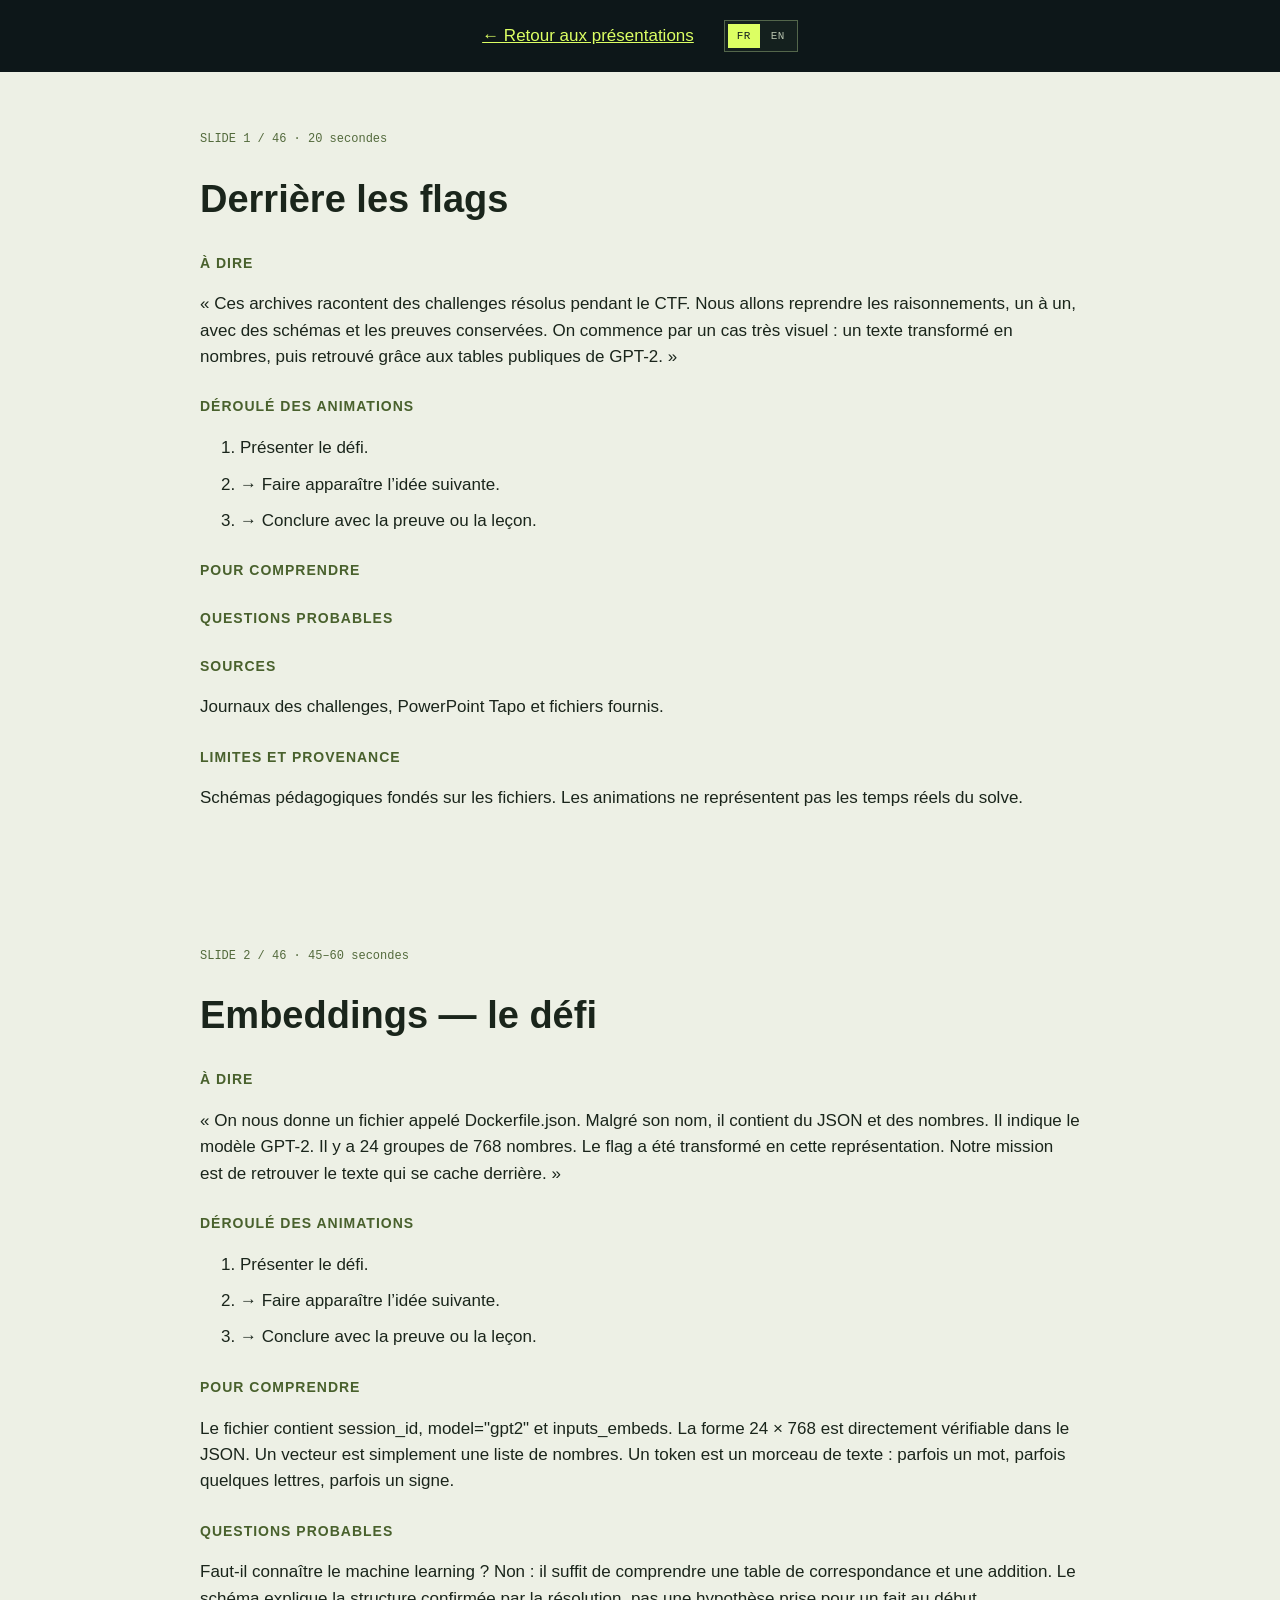
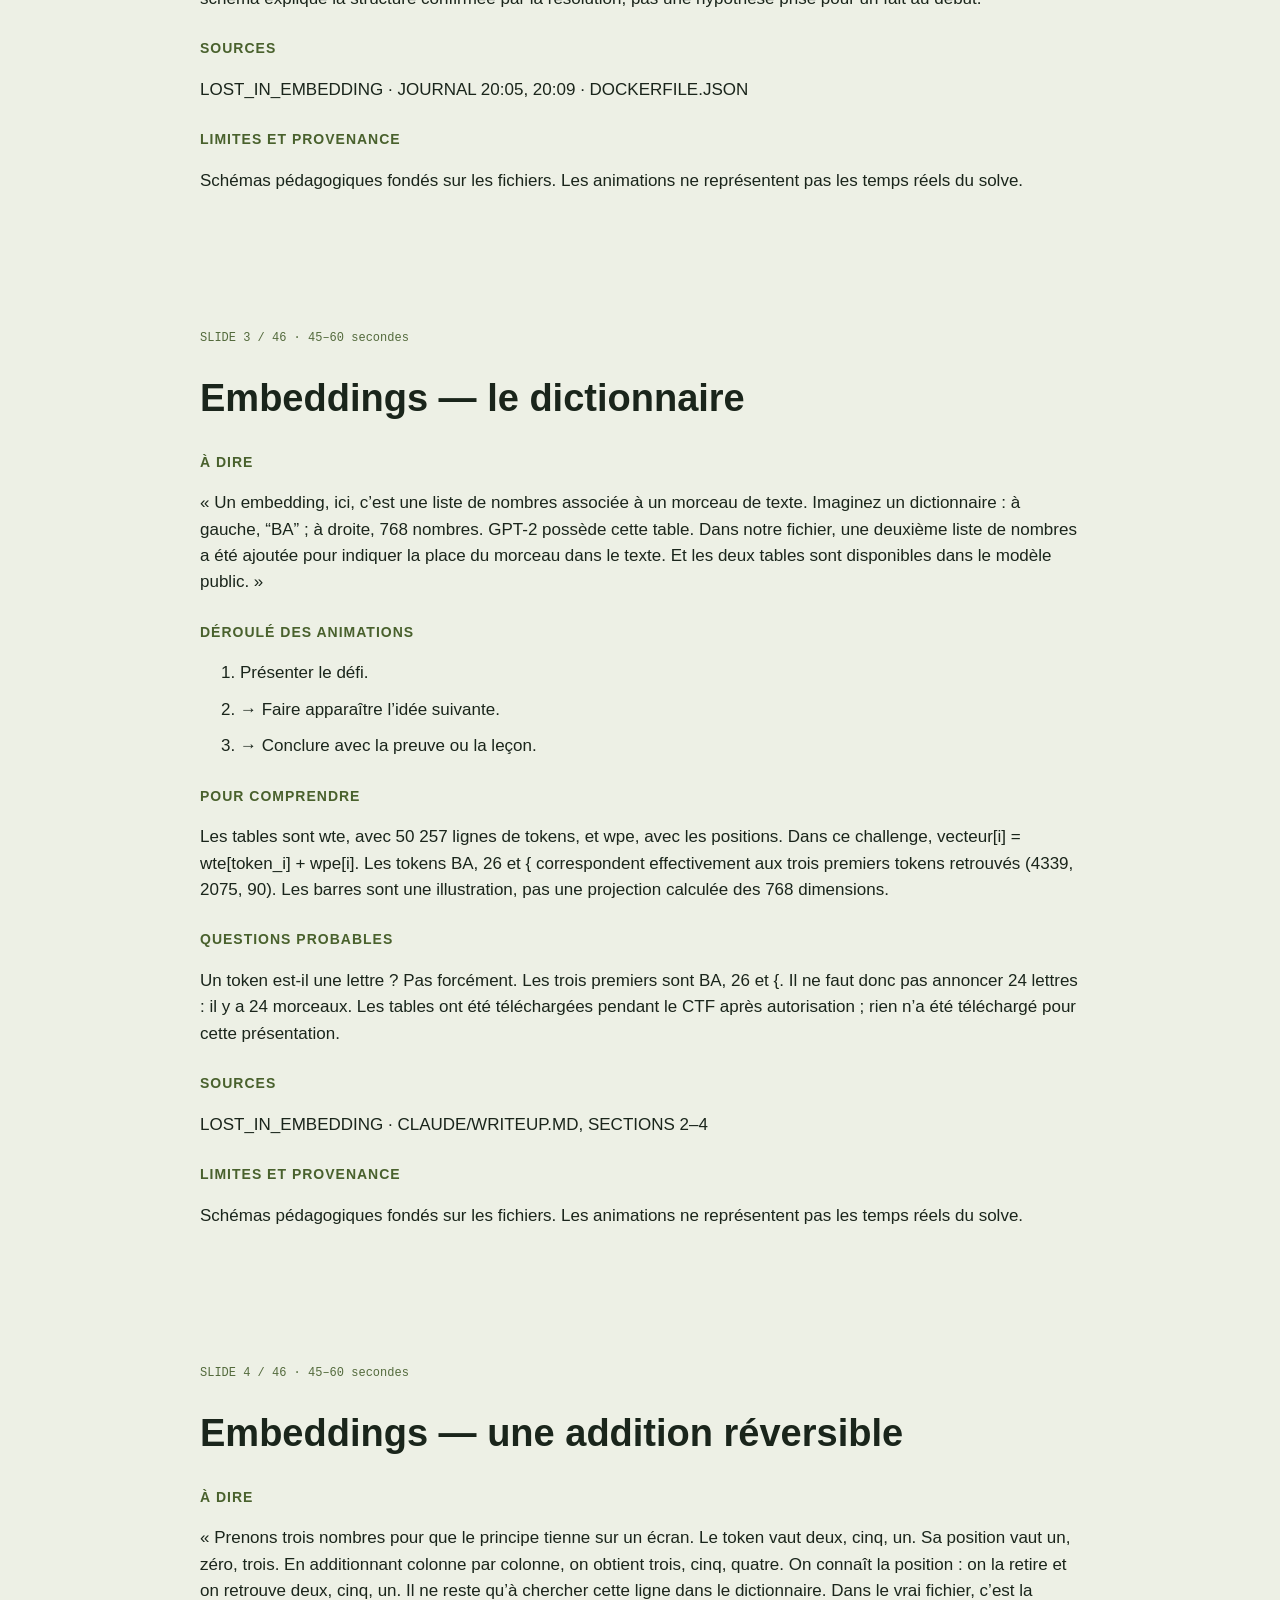
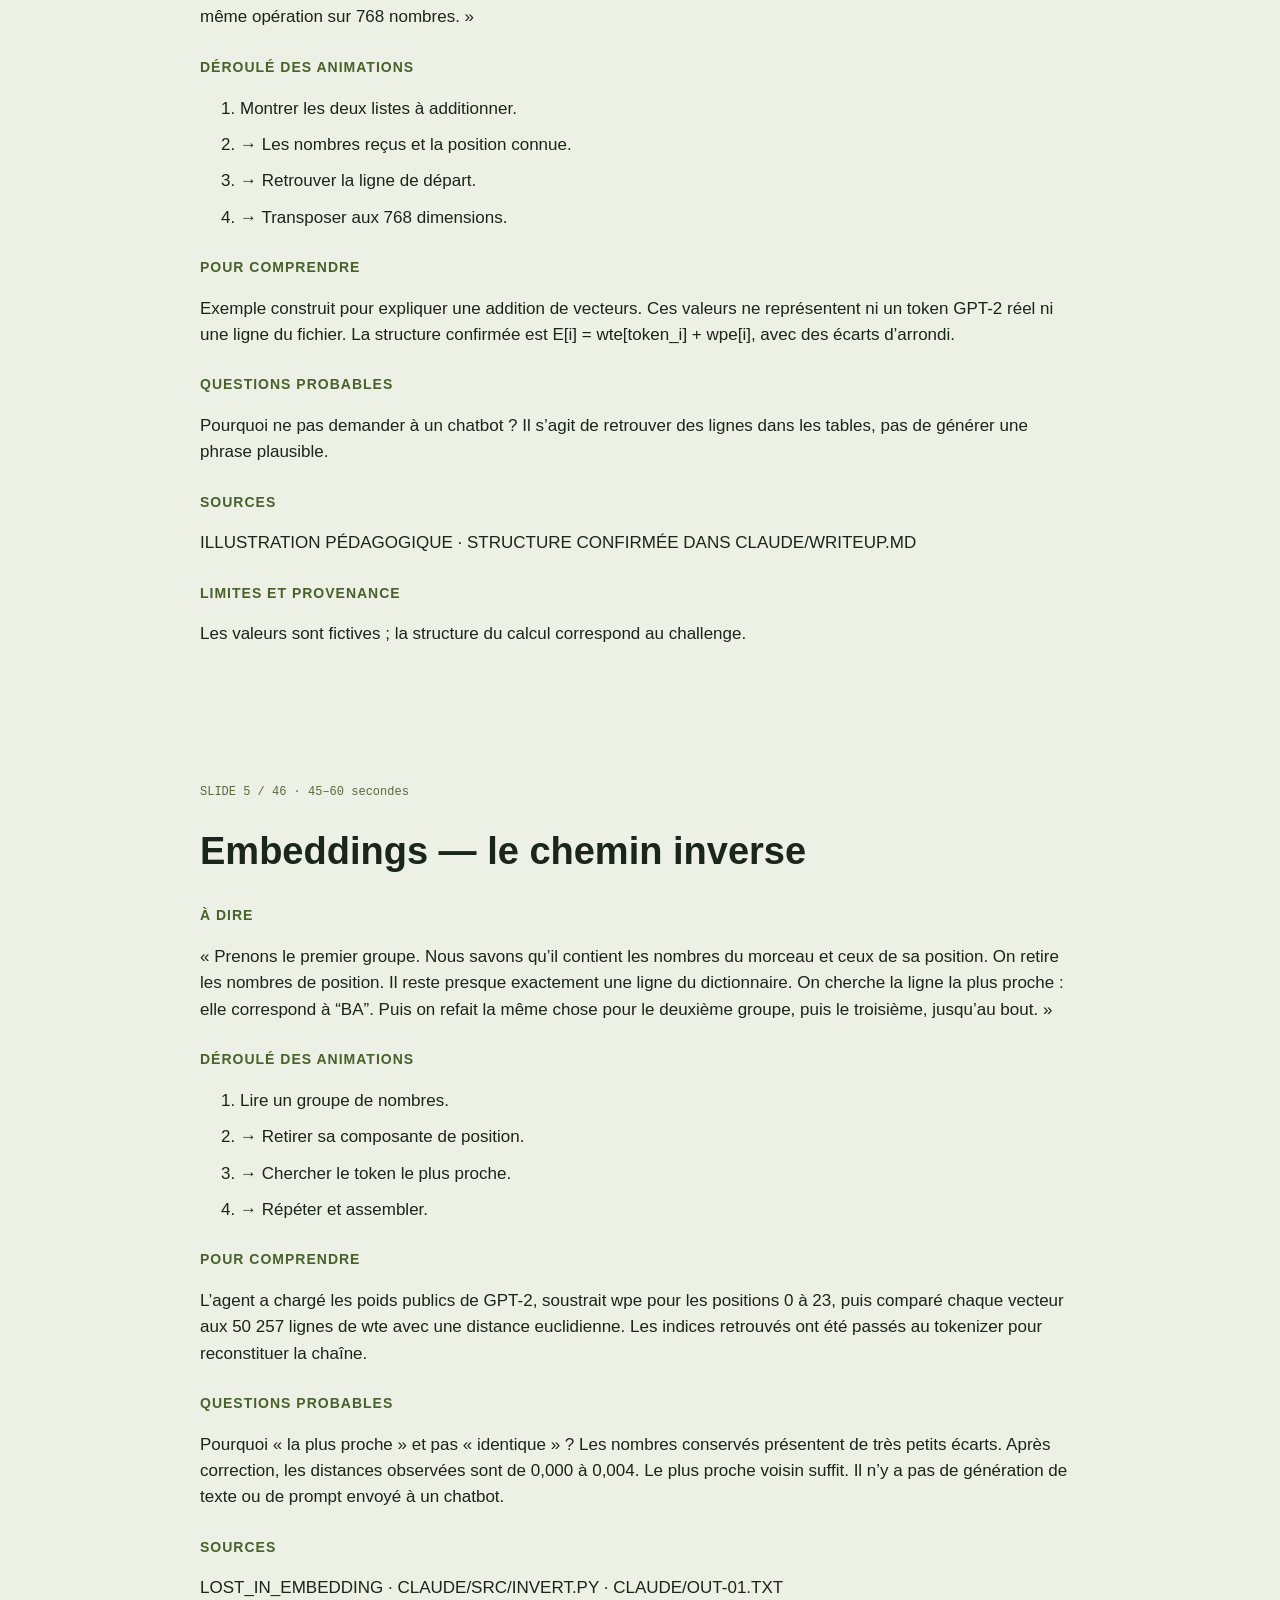
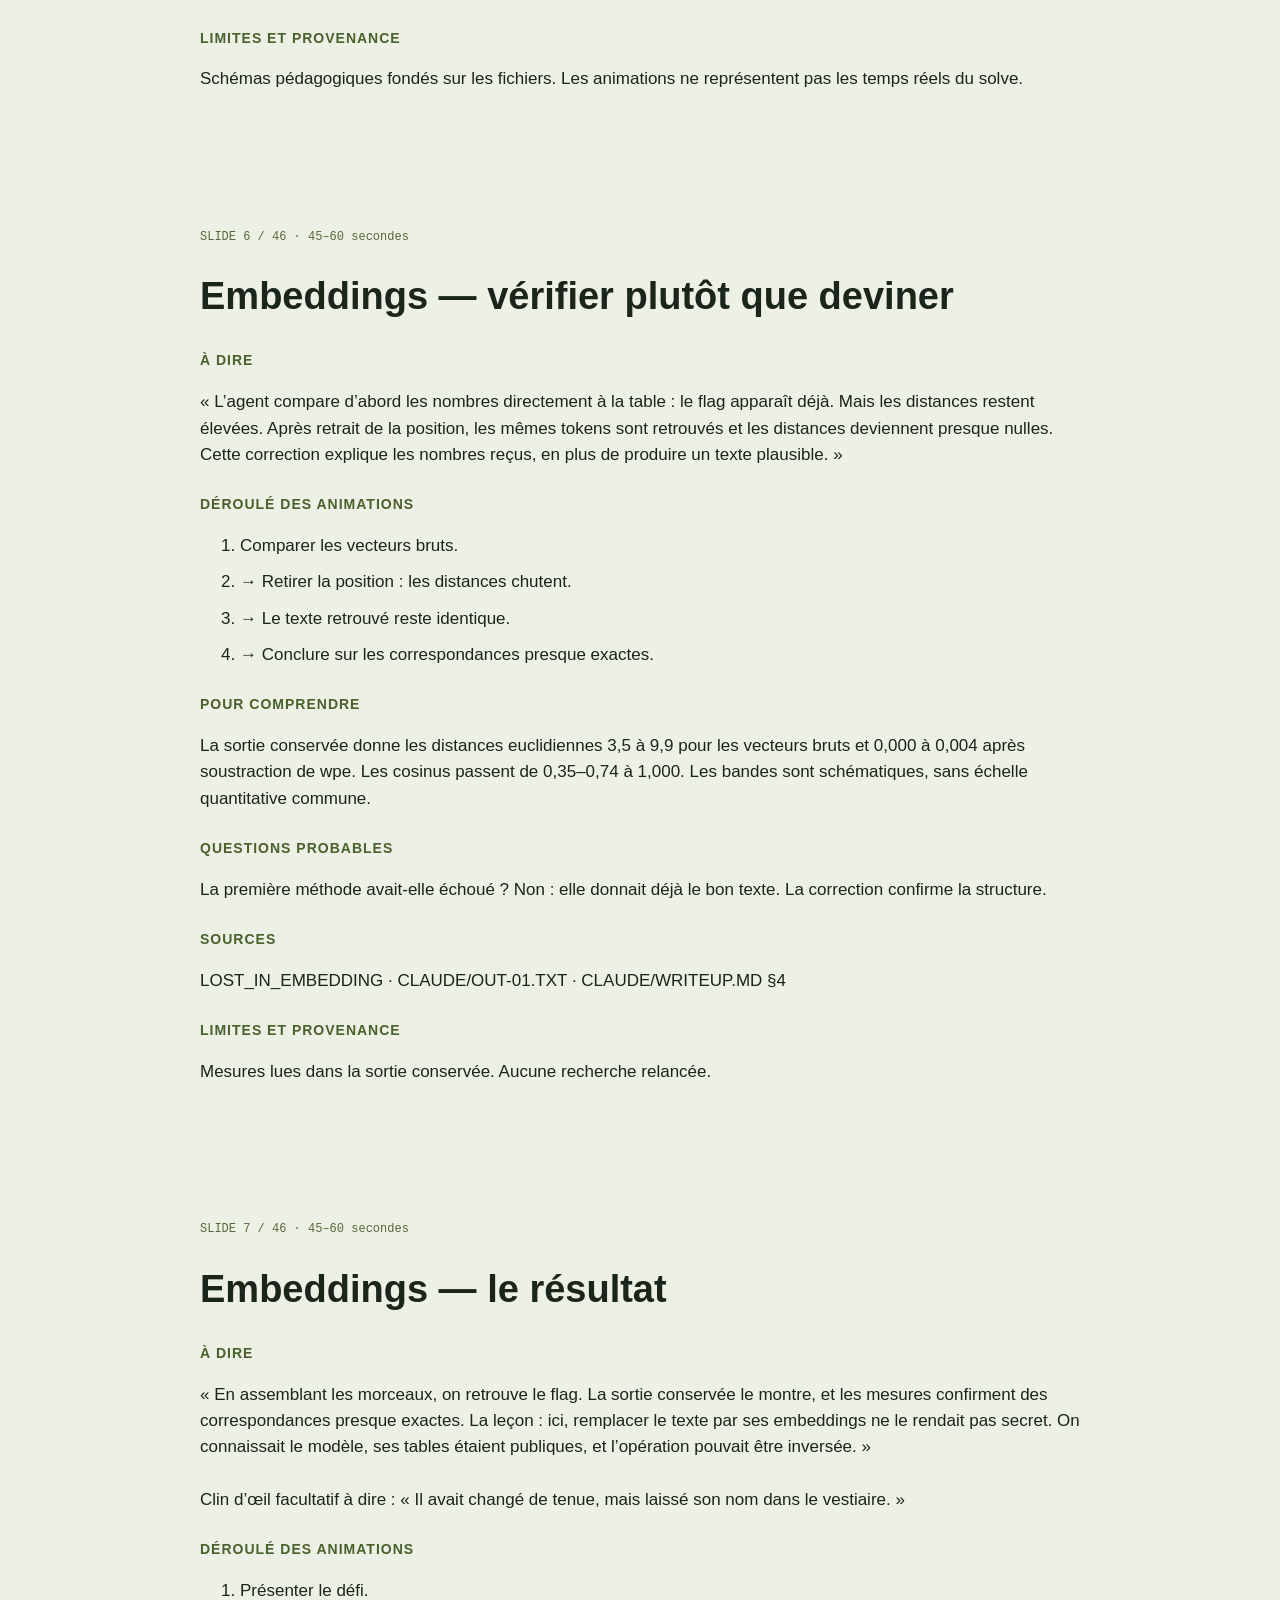
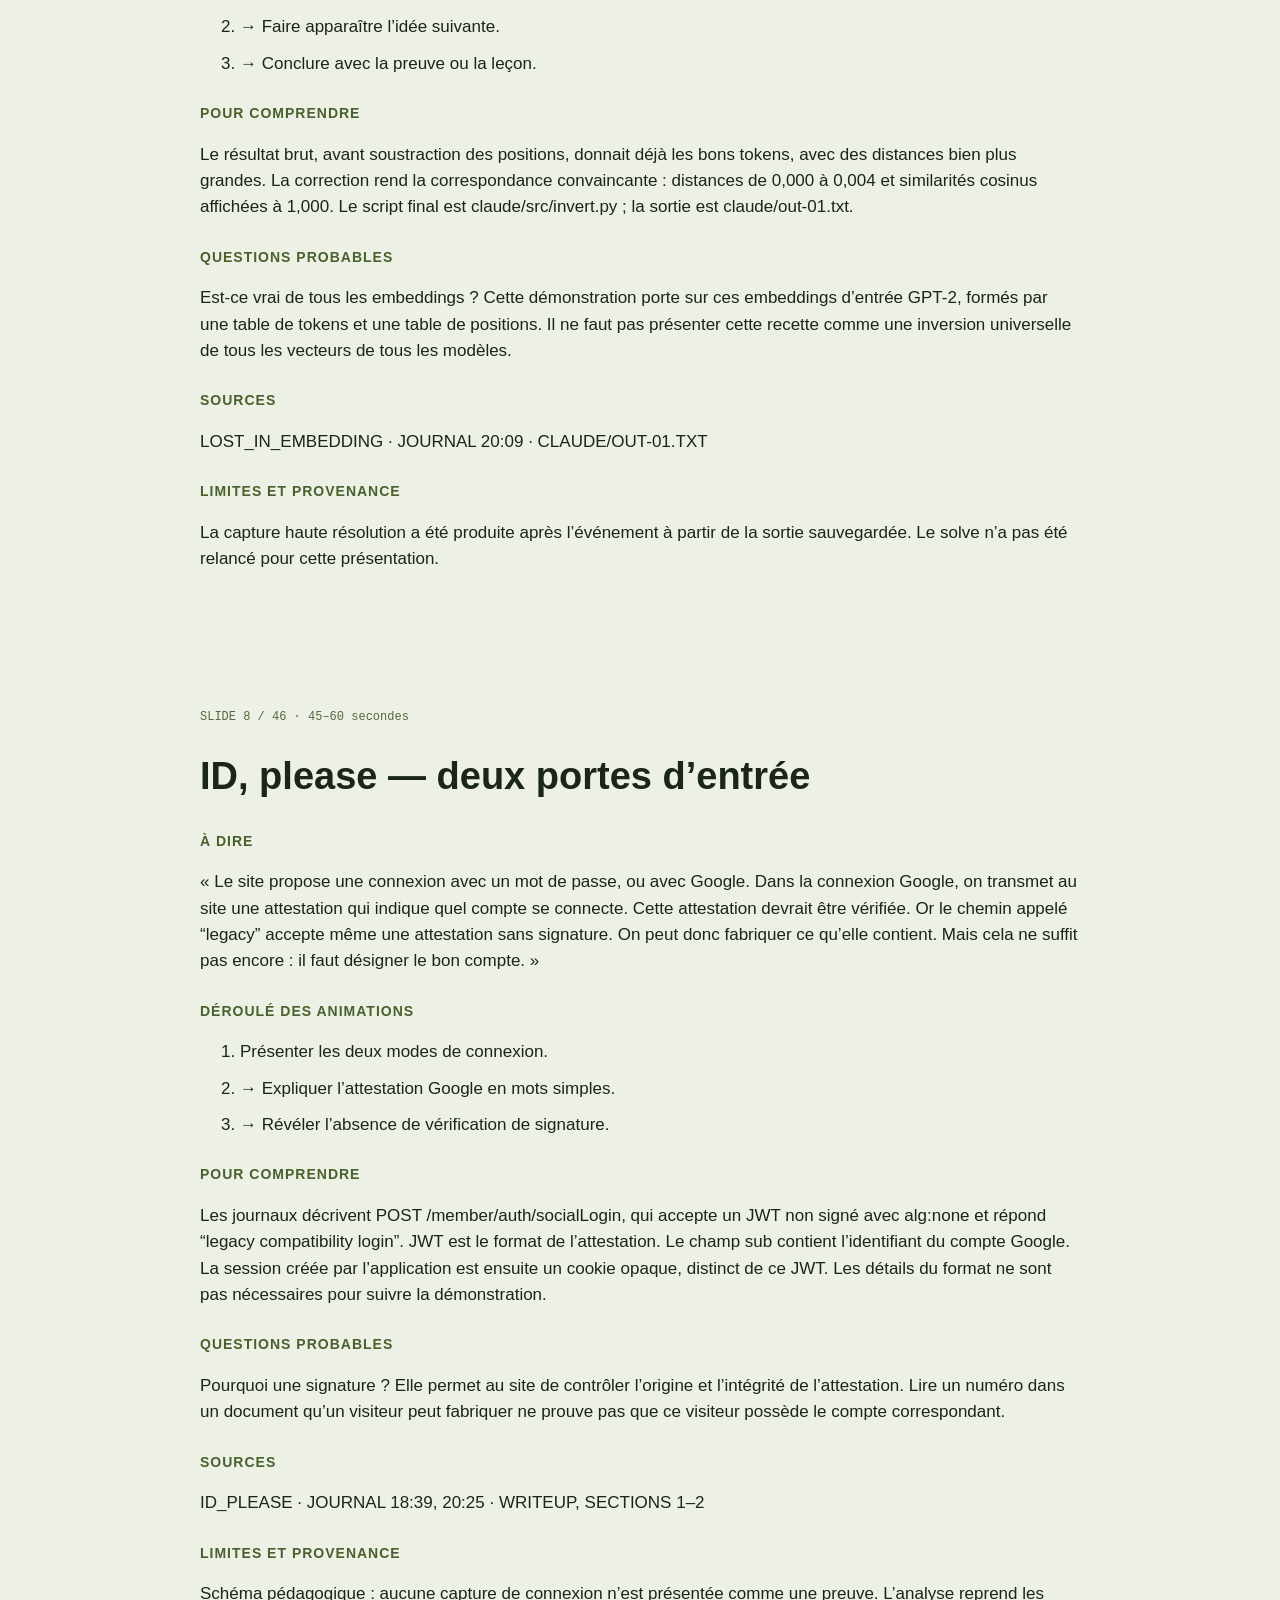
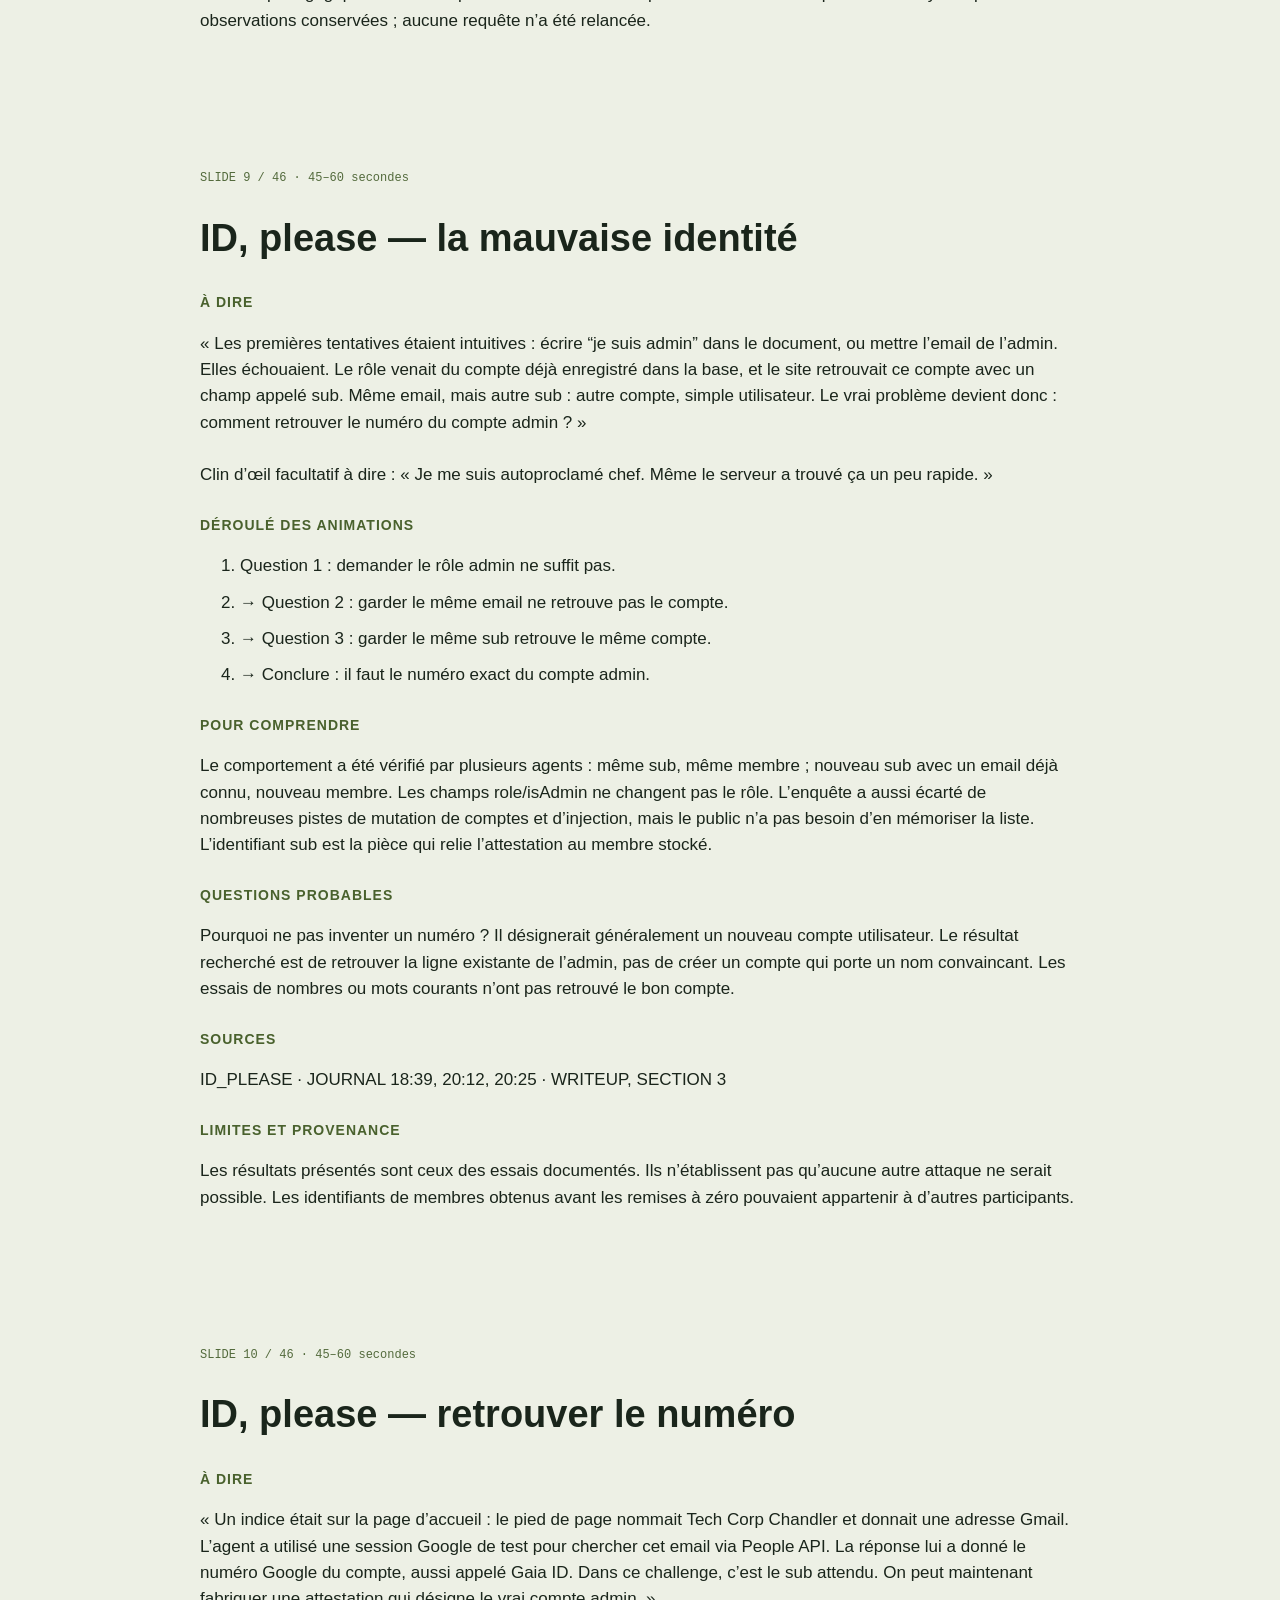
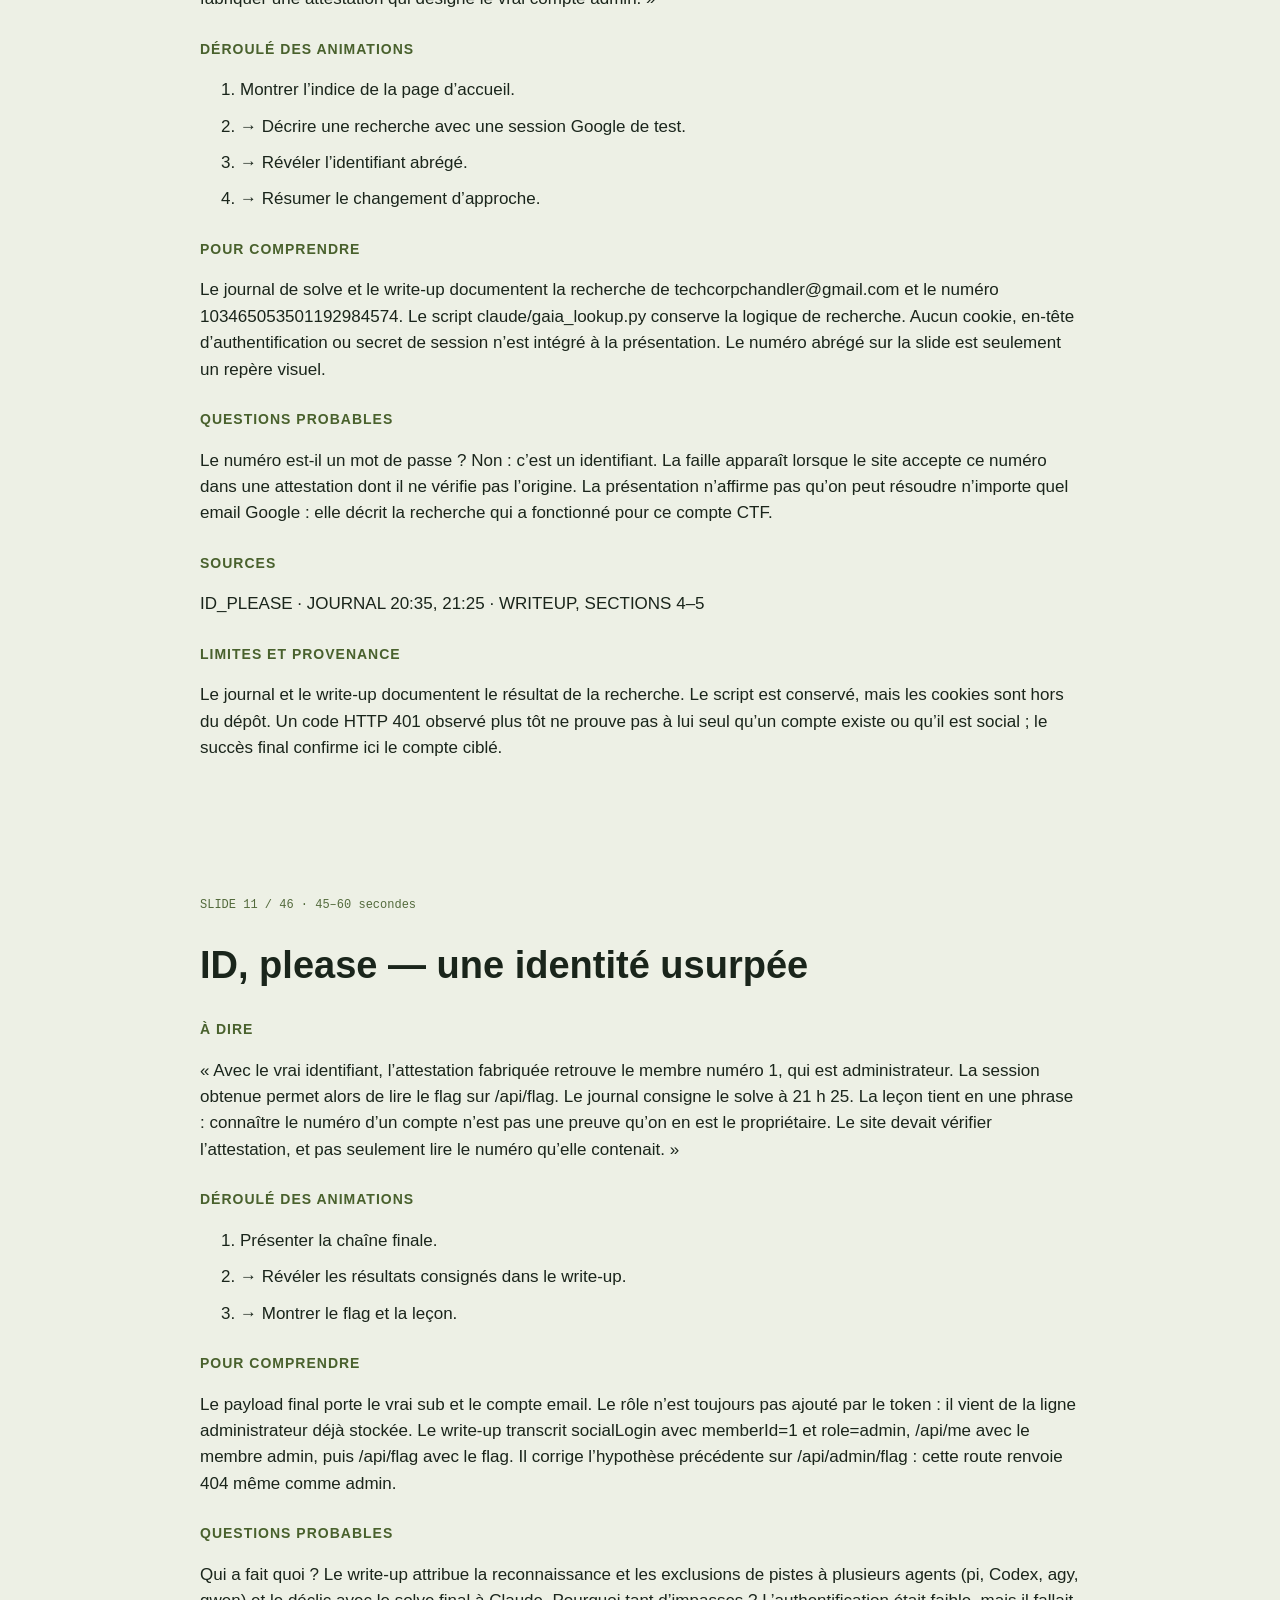
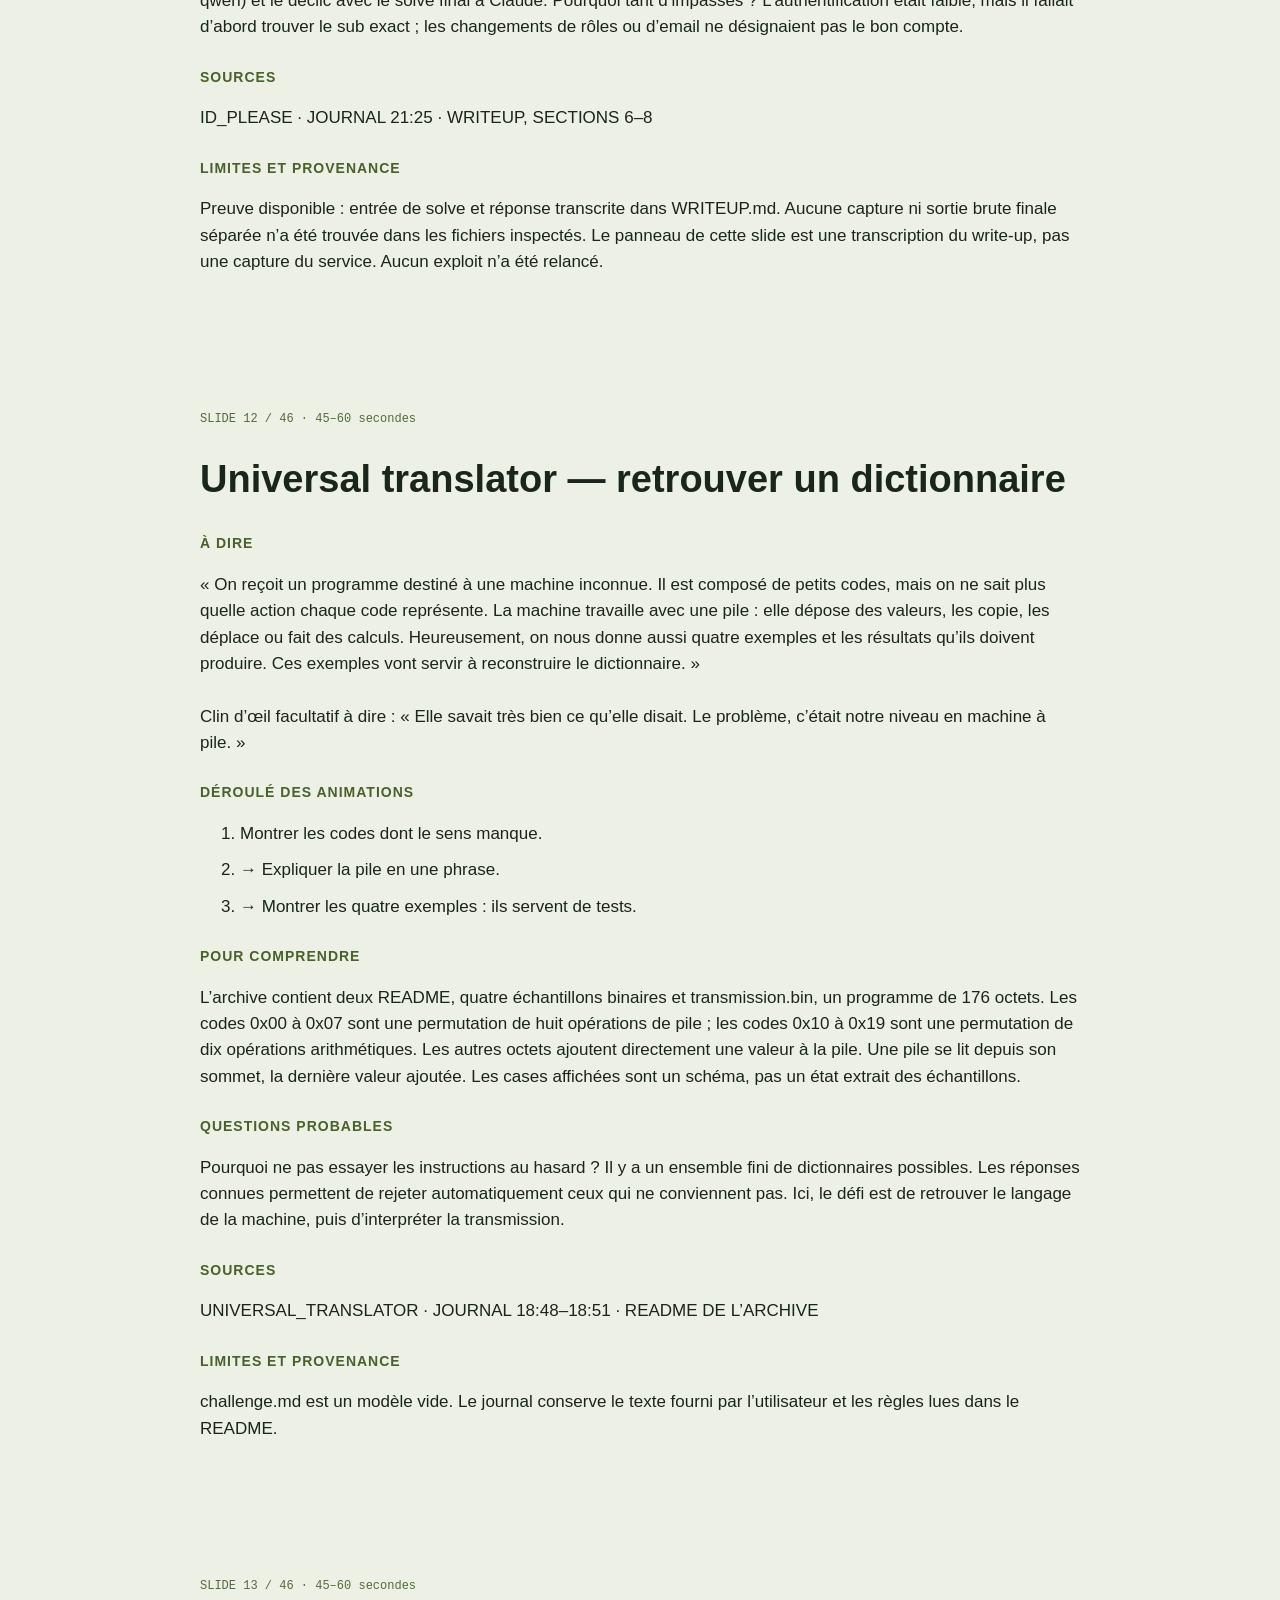
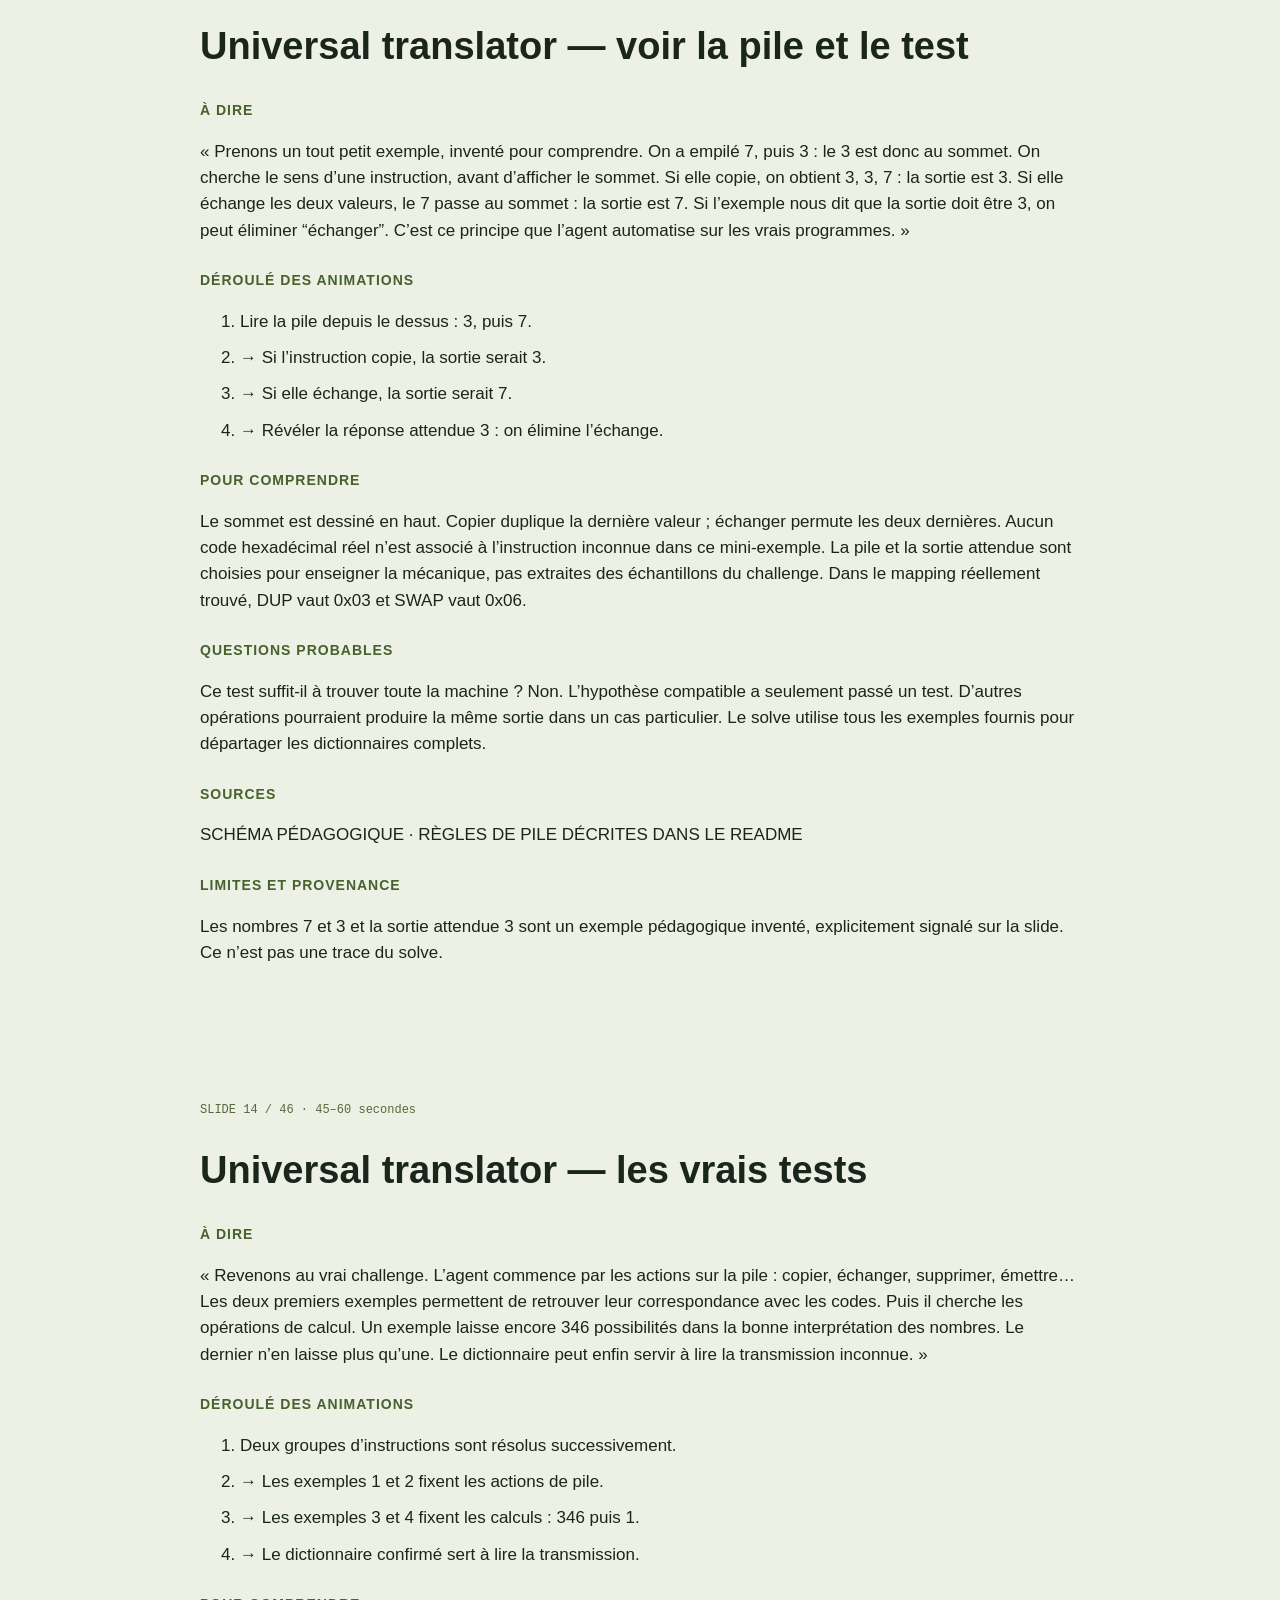
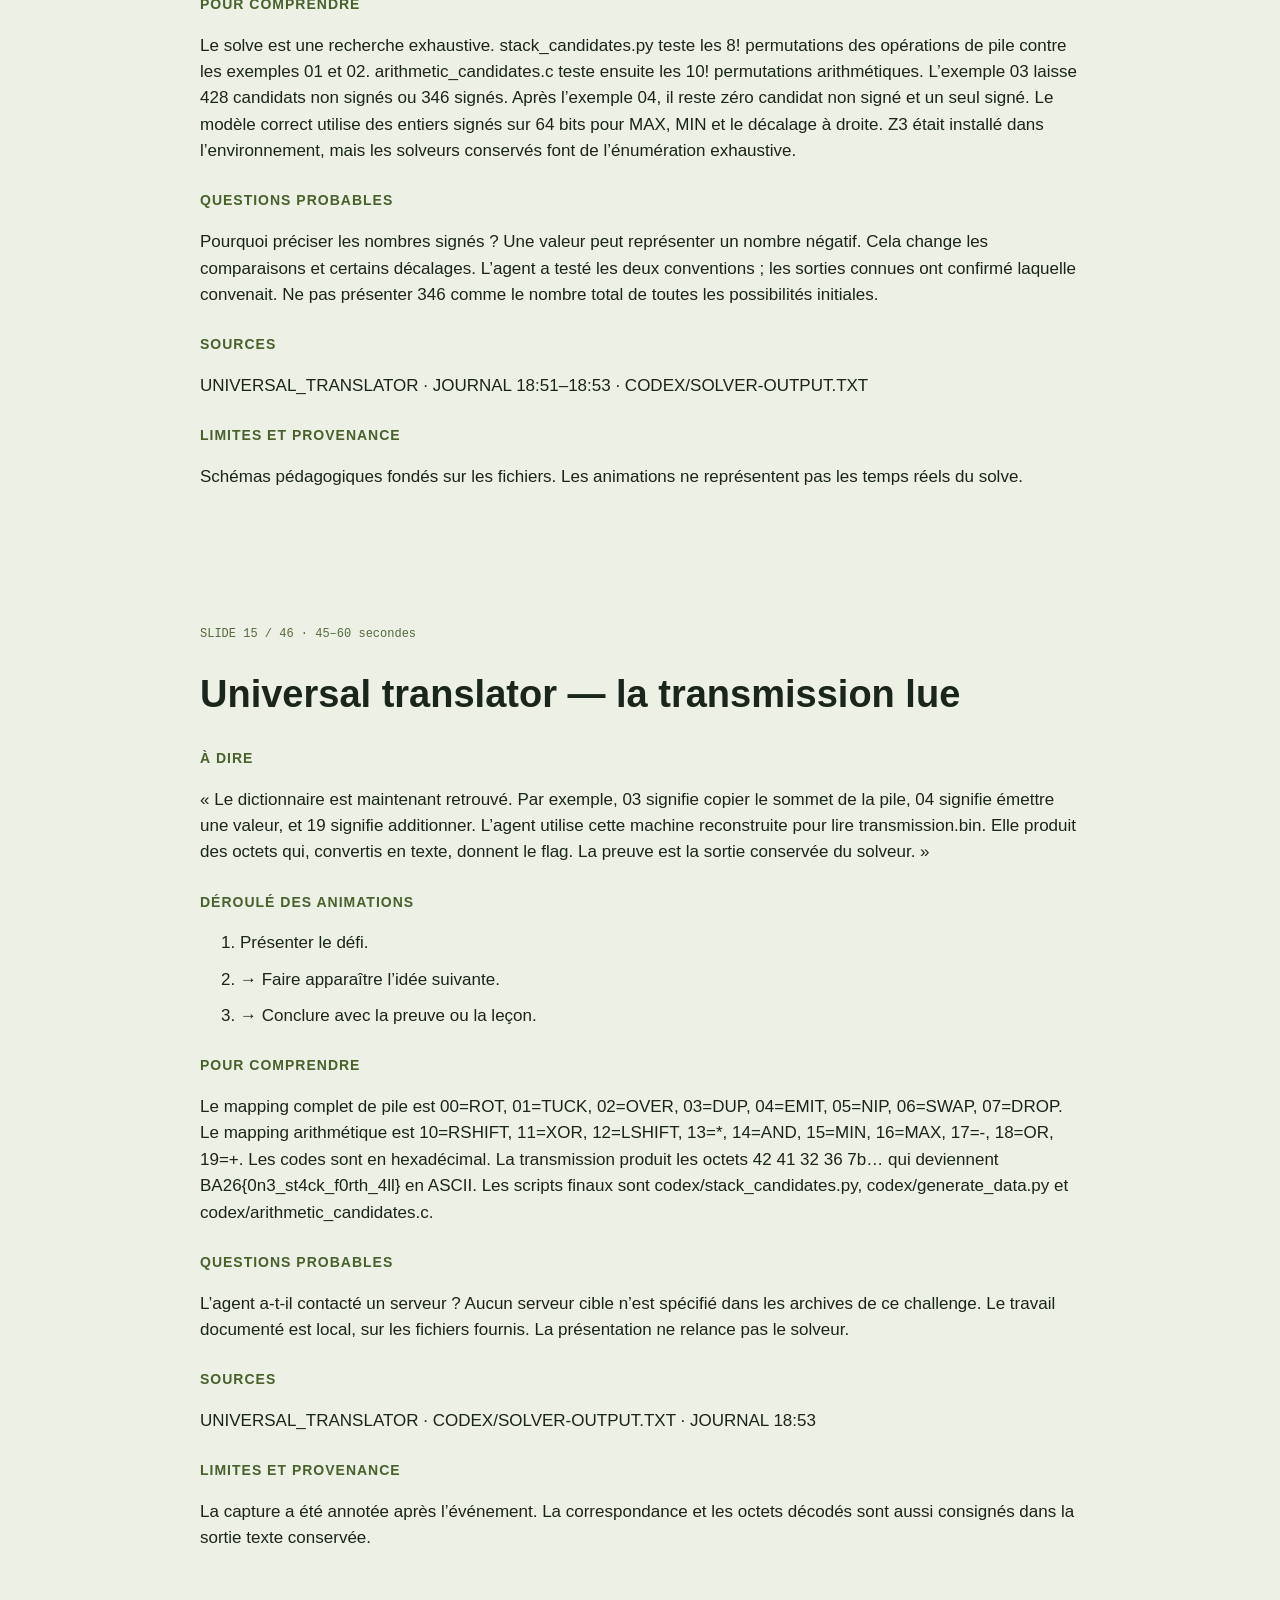
==== commit bfa8a53e: "Add French and English switching with translated notes and PDFs Assisted-by: gpt-6-astra, xhigh, cod" ====
--- a/notes.html
+++ b/notes.html
@@ -1,4 +1,5 @@
-<!doctype html><html lang="fr"><head><meta charset="utf-8"><meta name="viewport" content="width=device-width"><title>Notes orateur — Black Alps 2026</title><style>body{font:17px/1.55 -apple-system,Arial,sans-serif;background:#edf0e5;color:#1a251b;margin:0}article{max-width:880px;padding:60px;margin:auto;break-after:page}h1{font-size:38px;line-height:1.15}h2{font-size:14px;text-transform:uppercase;letter-spacing:1px;color:#49612d;margin-top:26px}p{white-space:pre-line;overflow-wrap:anywhere}.label{font:12px monospace;color:#536a3c}li{margin:10px 0}nav{padding:20px;text-align:center;background:#0d1719}a{color:#dcff63}@page{size:A4;margin:15mm}@media print{nav{display:none}body{background:white;font-size:11px}article{padding:0}h1{font-size:25px}h2{font-size:10px}article:last-child{break-after:auto}}</style></head><body><nav><a href="index.html">← Retour aux présentations</a></nav><article id="slide-1"><div class="label">SLIDE 1 / 46 · 20 secondes</div><h1>Derrière les flags</h1><h2>À dire</h2><p>« Ces archives racontent des challenges résolus pendant le CTF. Nous allons reprendre les raisonnements, un à un, avec des schémas et les preuves conservées. On commence par un cas très visuel : un texte transformé en nombres, puis retrouvé grâce aux tables publiques de GPT-2. »</p><h2>Déroulé des animations</h2><ol><li>Présenter le défi.</li><li>→ Faire apparaître l’idée suivante.</li><li>→ Conclure avec la preuve ou la leçon.</li></ol><h2>Pour comprendre</h2><p></p><h2>Questions probables</h2><p></p><h2>Sources</h2><p>Journaux des challenges, PowerPoint Tapo et fichiers fournis.</p><h2>Limites et provenance</h2><p>Schémas pédagogiques fondés sur les fichiers. Les animations ne représentent pas les temps réels du solve.</p></article><article id="slide-2"><div class="label">SLIDE 2 / 46 · 45–60 secondes</div><h1>Embeddings — le défi</h1><h2>À dire</h2><p>« On nous donne un fichier appelé Dockerfile.json. Malgré son nom, il contient du JSON et des nombres. Il indique le modèle GPT-2. Il y a 24 groupes de 768 nombres. Le flag a été transformé en cette représentation. Notre mission est de retrouver le texte qui se cache derrière. »</p><h2>Déroulé des animations</h2><ol><li>Présenter le défi.</li><li>→ Faire apparaître l’idée suivante.</li><li>→ Conclure avec la preuve ou la leçon.</li></ol><h2>Pour comprendre</h2><p>Le fichier contient session_id, model=&quot;gpt2&quot; et inputs_embeds. La forme 24 × 768 est directement vérifiable dans le JSON. Un vecteur est simplement une liste de nombres. Un token est un morceau de texte : parfois un mot, parfois quelques lettres, parfois un signe.</p><h2>Questions probables</h2><p>Faut-il connaître le machine learning ? Non : il suffit de comprendre une table de correspondance et une addition. Le schéma explique la structure confirmée par la résolution, pas une hypothèse prise pour un fait au début.</p><h2>Sources</h2><p>LOST_IN_EMBEDDING · JOURNAL 20:05, 20:09 · DOCKERFILE.JSON</p><h2>Limites et provenance</h2><p>Schémas pédagogiques fondés sur les fichiers. Les animations ne représentent pas les temps réels du solve.</p></article><article id="slide-3"><div class="label">SLIDE 3 / 46 · 45–60 secondes</div><h1>Embeddings — le dictionnaire</h1><h2>À dire</h2><p>« Un embedding, ici, c’est une liste de nombres associée à un morceau de texte. Imaginez un dictionnaire : à gauche, “BA” ; à droite, 768 nombres. GPT-2 possède cette table. Dans notre fichier, une deuxième liste de nombres a été ajoutée pour indiquer la place du morceau dans le texte. Et les deux tables sont disponibles dans le modèle public. »</p><h2>Déroulé des animations</h2><ol><li>Présenter le défi.</li><li>→ Faire apparaître l’idée suivante.</li><li>→ Conclure avec la preuve ou la leçon.</li></ol><h2>Pour comprendre</h2><p>Les tables sont wte, avec 50 257 lignes de tokens, et wpe, avec les positions. Dans ce challenge, vecteur[i] = wte[token_i] + wpe[i]. Les tokens BA, 26 et { correspondent effectivement aux trois premiers tokens retrouvés (4339, 2075, 90). Les barres sont une illustration, pas une projection calculée des 768 dimensions.</p><h2>Questions probables</h2><p>Un token est-il une lettre ? Pas forcément. Les trois premiers sont BA, 26 et {. Il ne faut donc pas annoncer 24 lettres : il y a 24 morceaux. Les tables ont été téléchargées pendant le CTF après autorisation ; rien n’a été téléchargé pour cette présentation.</p><h2>Sources</h2><p>LOST_IN_EMBEDDING · CLAUDE/WRITEUP.MD, SECTIONS 2–4</p><h2>Limites et provenance</h2><p>Schémas pédagogiques fondés sur les fichiers. Les animations ne représentent pas les temps réels du solve.</p></article><article id="slide-4"><div class="label">SLIDE 4 / 46 · 45–60 secondes</div><h1>Embeddings — une addition réversible</h1><h2>À dire</h2><p>« Prenons trois nombres pour que le principe tienne sur un écran. Le token vaut deux, cinq, un. Sa position vaut un, zéro, trois. En additionnant colonne par colonne, on obtient trois, cinq, quatre. On connaît la position : on la retire et on retrouve deux, cinq, un. Il ne reste qu’à chercher cette ligne dans le dictionnaire. Dans le vrai fichier, c’est la même opération sur 768 nombres. »</p><h2>Déroulé des animations</h2><ol><li>Montrer les deux listes à additionner.</li><li>→ Les nombres reçus et la position connue.</li><li>→ Retrouver la ligne de départ.</li><li>→ Transposer aux 768 dimensions.</li></ol><h2>Pour comprendre</h2><p>Exemple construit pour expliquer une addition de vecteurs. Ces valeurs ne représentent ni un token GPT-2 réel ni une ligne du fichier. La structure confirmée est E[i] = wte[token_i] + wpe[i], avec des écarts d’arrondi.</p><h2>Questions probables</h2><p>Pourquoi ne pas demander à un chatbot ? Il s’agit de retrouver des lignes dans les tables, pas de générer une phrase plausible.</p><h2>Sources</h2><p>ILLUSTRATION PÉDAGOGIQUE · STRUCTURE CONFIRMÉE DANS CLAUDE/WRITEUP.MD</p><h2>Limites et provenance</h2><p>Les valeurs sont fictives ; la structure du calcul correspond au challenge.</p></article><article id="slide-5"><div class="label">SLIDE 5 / 46 · 45–60 secondes</div><h1>Embeddings — le chemin inverse</h1><h2>À dire</h2><p>« Prenons le premier groupe. Nous savons qu’il contient les nombres du morceau et ceux de sa position. On retire les nombres de position. Il reste presque exactement une ligne du dictionnaire. On cherche la ligne la plus proche : elle correspond à “BA”. Puis on refait la même chose pour le deuxième groupe, puis le troisième, jusqu’au bout. »</p><h2>Déroulé des animations</h2><ol><li>Lire un groupe de nombres.</li><li>→ Retirer sa composante de position.</li><li>→ Chercher le token le plus proche.</li><li>→ Répéter et assembler.</li></ol><h2>Pour comprendre</h2><p>L’agent a chargé les poids publics de GPT-2, soustrait wpe pour les positions 0 à 23, puis comparé chaque vecteur aux 50 257 lignes de wte avec une distance euclidienne. Les indices retrouvés ont été passés au tokenizer pour reconstituer la chaîne.</p><h2>Questions probables</h2><p>Pourquoi « la plus proche » et pas « identique » ? Les nombres conservés présentent de très petits écarts. Après correction, les distances observées sont de 0,000 à 0,004. Le plus proche voisin suffit. Il n’y a pas de génération de texte ou de prompt envoyé à un chatbot.</p><h2>Sources</h2><p>LOST_IN_EMBEDDING · CLAUDE/SRC/INVERT.PY · CLAUDE/OUT-01.TXT</p><h2>Limites et provenance</h2><p>Schémas pédagogiques fondés sur les fichiers. Les animations ne représentent pas les temps réels du solve.</p></article><article id="slide-6"><div class="label">SLIDE 6 / 46 · 45–60 secondes</div><h1>Embeddings — vérifier plutôt que deviner</h1><h2>À dire</h2><p>« L’agent compare d’abord les nombres directement à la table : le flag apparaît déjà. Mais les distances restent élevées. Après retrait de la position, les mêmes tokens sont retrouvés et les distances deviennent presque nulles. Cette correction explique les nombres reçus, en plus de produire un texte plausible. »</p><h2>Déroulé des animations</h2><ol><li>Comparer les vecteurs bruts.</li><li>→ Retirer la position : les distances chutent.</li><li>→ Le texte retrouvé reste identique.</li><li>→ Conclure sur les correspondances presque exactes.</li></ol><h2>Pour comprendre</h2><p>La sortie conservée donne les distances euclidiennes 3,5 à 9,9 pour les vecteurs bruts et 0,000 à 0,004 après soustraction de wpe. Les cosinus passent de 0,35–0,74 à 1,000. Les bandes sont schématiques, sans échelle quantitative commune.</p><h2>Questions probables</h2><p>La première méthode avait-elle échoué ? Non : elle donnait déjà le bon texte. La correction confirme la structure.</p><h2>Sources</h2><p>LOST_IN_EMBEDDING · CLAUDE/OUT-01.TXT · CLAUDE/WRITEUP.MD §4</p><h2>Limites et provenance</h2><p>Mesures lues dans la sortie conservée. Aucune recherche relancée.</p></article><article id="slide-7"><div class="label">SLIDE 7 / 46 · 45–60 secondes</div><h1>Embeddings — le résultat</h1><h2>À dire</h2><p>« En assemblant les morceaux, on retrouve le flag. La sortie conservée le montre, et les mesures confirment des correspondances presque exactes. La leçon : ici, remplacer le texte par ses embeddings ne le rendait pas secret. On connaissait le modèle, ses tables étaient publiques, et l’opération pouvait être inversée. »
+<!doctype html><html lang="fr"><head><meta charset="utf-8"><meta name="viewport" content="width=device-width"><title>Notes orateur — Black Alps 2026</title><style>body{font:17px/1.55 -apple-system,Arial,sans-serif;background:#edf0e5;color:#1a251b;margin:0}article{max-width:880px;padding:60px;margin:auto;break-after:page}h1{font-size:38px;line-height:1.15}h2{font-size:14px;text-transform:uppercase;letter-spacing:1px;color:#49612d;margin-top:26px}p{white-space:pre-line;overflow-wrap:anywhere}.label{font:12px monospace;color:#536a3c}li{margin:10px 0}nav{padding:20px;text-align:center;background:#0d1719}a{color:#dcff63}@page{size:A4;margin:15mm}@media print{nav{display:none}body{background:white;font-size:11px}article{padding:0}h1{font-size:25px}h2{font-size:10px}article:last-child{break-after:auto}}.language-switch{display:inline-flex;align-items:center;gap:2px;border:1px solid #53664b;padding:3px;background:#14201e;color:#b4c0ac;flex-shrink:0}.language-switch button{padding:6px 9px!important;font:11px monospace!important;letter-spacing:.4px;border:0;cursor:pointer;background:transparent;color:#b4c0ac}.language-switch button[aria-pressed="true"]{background:#dcff63;color:#14201e!important}.language-switch button:focus-visible{outline:2px solid #dcff63;outline-offset:3px}.language-switch button:hover{color:#dcff63}#language-switch{margin-right:4px}html[lang="en"] .teaching h2{font-size:64px}html[lang="en"] .lesson-band>span{font-size:11px}html[lang="en"] .slide-top>.mono{letter-spacing:1px}@media(max-width:700px){.controls{gap:4px}.controls-left,.controls-right{gap:4px}.language-switch button{padding:6px 7px!important}.controls #notes-btn{padding-left:3px;padding-right:3px}}@media print{.language-switch{display:none!important}}
+nav{display:flex;align-items:center;justify-content:center;gap:30px}</style></head><body><nav><a href="index.html">← Retour aux présentations</a><div class="language-switch" role="group" aria-label="Langue de la présentation"><button type="button" data-language="fr" lang="fr" aria-pressed="true">FR</button><button type="button" data-language="en" lang="en" aria-pressed="false">EN</button></div></nav><article id="slide-1"><div class="label">SLIDE 1 / 46 · 20 secondes</div><h1>Derrière les flags</h1><h2>À dire</h2><p>« Ces archives racontent des challenges résolus pendant le CTF. Nous allons reprendre les raisonnements, un à un, avec des schémas et les preuves conservées. On commence par un cas très visuel : un texte transformé en nombres, puis retrouvé grâce aux tables publiques de GPT-2. »</p><h2>Déroulé des animations</h2><ol><li>Présenter le défi.</li><li>→ Faire apparaître l’idée suivante.</li><li>→ Conclure avec la preuve ou la leçon.</li></ol><h2>Pour comprendre</h2><p></p><h2>Questions probables</h2><p></p><h2>Sources</h2><p>Journaux des challenges, PowerPoint Tapo et fichiers fournis.</p><h2>Limites et provenance</h2><p>Schémas pédagogiques fondés sur les fichiers. Les animations ne représentent pas les temps réels du solve.</p></article><article id="slide-2"><div class="label">SLIDE 2 / 46 · 45–60 secondes</div><h1>Embeddings — le défi</h1><h2>À dire</h2><p>« On nous donne un fichier appelé Dockerfile.json. Malgré son nom, il contient du JSON et des nombres. Il indique le modèle GPT-2. Il y a 24 groupes de 768 nombres. Le flag a été transformé en cette représentation. Notre mission est de retrouver le texte qui se cache derrière. »</p><h2>Déroulé des animations</h2><ol><li>Présenter le défi.</li><li>→ Faire apparaître l’idée suivante.</li><li>→ Conclure avec la preuve ou la leçon.</li></ol><h2>Pour comprendre</h2><p>Le fichier contient session_id, model=&quot;gpt2&quot; et inputs_embeds. La forme 24 × 768 est directement vérifiable dans le JSON. Un vecteur est simplement une liste de nombres. Un token est un morceau de texte : parfois un mot, parfois quelques lettres, parfois un signe.</p><h2>Questions probables</h2><p>Faut-il connaître le machine learning ? Non : il suffit de comprendre une table de correspondance et une addition. Le schéma explique la structure confirmée par la résolution, pas une hypothèse prise pour un fait au début.</p><h2>Sources</h2><p>LOST_IN_EMBEDDING · JOURNAL 20:05, 20:09 · DOCKERFILE.JSON</p><h2>Limites et provenance</h2><p>Schémas pédagogiques fondés sur les fichiers. Les animations ne représentent pas les temps réels du solve.</p></article><article id="slide-3"><div class="label">SLIDE 3 / 46 · 45–60 secondes</div><h1>Embeddings — le dictionnaire</h1><h2>À dire</h2><p>« Un embedding, ici, c’est une liste de nombres associée à un morceau de texte. Imaginez un dictionnaire : à gauche, “BA” ; à droite, 768 nombres. GPT-2 possède cette table. Dans notre fichier, une deuxième liste de nombres a été ajoutée pour indiquer la place du morceau dans le texte. Et les deux tables sont disponibles dans le modèle public. »</p><h2>Déroulé des animations</h2><ol><li>Présenter le défi.</li><li>→ Faire apparaître l’idée suivante.</li><li>→ Conclure avec la preuve ou la leçon.</li></ol><h2>Pour comprendre</h2><p>Les tables sont wte, avec 50 257 lignes de tokens, et wpe, avec les positions. Dans ce challenge, vecteur[i] = wte[token_i] + wpe[i]. Les tokens BA, 26 et { correspondent effectivement aux trois premiers tokens retrouvés (4339, 2075, 90). Les barres sont une illustration, pas une projection calculée des 768 dimensions.</p><h2>Questions probables</h2><p>Un token est-il une lettre ? Pas forcément. Les trois premiers sont BA, 26 et {. Il ne faut donc pas annoncer 24 lettres : il y a 24 morceaux. Les tables ont été téléchargées pendant le CTF après autorisation ; rien n’a été téléchargé pour cette présentation.</p><h2>Sources</h2><p>LOST_IN_EMBEDDING · CLAUDE/WRITEUP.MD, SECTIONS 2–4</p><h2>Limites et provenance</h2><p>Schémas pédagogiques fondés sur les fichiers. Les animations ne représentent pas les temps réels du solve.</p></article><article id="slide-4"><div class="label">SLIDE 4 / 46 · 45–60 secondes</div><h1>Embeddings — une addition réversible</h1><h2>À dire</h2><p>« Prenons trois nombres pour que le principe tienne sur un écran. Le token vaut deux, cinq, un. Sa position vaut un, zéro, trois. En additionnant colonne par colonne, on obtient trois, cinq, quatre. On connaît la position : on la retire et on retrouve deux, cinq, un. Il ne reste qu’à chercher cette ligne dans le dictionnaire. Dans le vrai fichier, c’est la même opération sur 768 nombres. »</p><h2>Déroulé des animations</h2><ol><li>Montrer les deux listes à additionner.</li><li>→ Les nombres reçus et la position connue.</li><li>→ Retrouver la ligne de départ.</li><li>→ Transposer aux 768 dimensions.</li></ol><h2>Pour comprendre</h2><p>Exemple construit pour expliquer une addition de vecteurs. Ces valeurs ne représentent ni un token GPT-2 réel ni une ligne du fichier. La structure confirmée est E[i] = wte[token_i] + wpe[i], avec des écarts d’arrondi.</p><h2>Questions probables</h2><p>Pourquoi ne pas demander à un chatbot ? Il s’agit de retrouver des lignes dans les tables, pas de générer une phrase plausible.</p><h2>Sources</h2><p>ILLUSTRATION PÉDAGOGIQUE · STRUCTURE CONFIRMÉE DANS CLAUDE/WRITEUP.MD</p><h2>Limites et provenance</h2><p>Les valeurs sont fictives ; la structure du calcul correspond au challenge.</p></article><article id="slide-5"><div class="label">SLIDE 5 / 46 · 45–60 secondes</div><h1>Embeddings — le chemin inverse</h1><h2>À dire</h2><p>« Prenons le premier groupe. Nous savons qu’il contient les nombres du morceau et ceux de sa position. On retire les nombres de position. Il reste presque exactement une ligne du dictionnaire. On cherche la ligne la plus proche : elle correspond à “BA”. Puis on refait la même chose pour le deuxième groupe, puis le troisième, jusqu’au bout. »</p><h2>Déroulé des animations</h2><ol><li>Lire un groupe de nombres.</li><li>→ Retirer sa composante de position.</li><li>→ Chercher le token le plus proche.</li><li>→ Répéter et assembler.</li></ol><h2>Pour comprendre</h2><p>L’agent a chargé les poids publics de GPT-2, soustrait wpe pour les positions 0 à 23, puis comparé chaque vecteur aux 50 257 lignes de wte avec une distance euclidienne. Les indices retrouvés ont été passés au tokenizer pour reconstituer la chaîne.</p><h2>Questions probables</h2><p>Pourquoi « la plus proche » et pas « identique » ? Les nombres conservés présentent de très petits écarts. Après correction, les distances observées sont de 0,000 à 0,004. Le plus proche voisin suffit. Il n’y a pas de génération de texte ou de prompt envoyé à un chatbot.</p><h2>Sources</h2><p>LOST_IN_EMBEDDING · CLAUDE/SRC/INVERT.PY · CLAUDE/OUT-01.TXT</p><h2>Limites et provenance</h2><p>Schémas pédagogiques fondés sur les fichiers. Les animations ne représentent pas les temps réels du solve.</p></article><article id="slide-6"><div class="label">SLIDE 6 / 46 · 45–60 secondes</div><h1>Embeddings — vérifier plutôt que deviner</h1><h2>À dire</h2><p>« L’agent compare d’abord les nombres directement à la table : le flag apparaît déjà. Mais les distances restent élevées. Après retrait de la position, les mêmes tokens sont retrouvés et les distances deviennent presque nulles. Cette correction explique les nombres reçus, en plus de produire un texte plausible. »</p><h2>Déroulé des animations</h2><ol><li>Comparer les vecteurs bruts.</li><li>→ Retirer la position : les distances chutent.</li><li>→ Le texte retrouvé reste identique.</li><li>→ Conclure sur les correspondances presque exactes.</li></ol><h2>Pour comprendre</h2><p>La sortie conservée donne les distances euclidiennes 3,5 à 9,9 pour les vecteurs bruts et 0,000 à 0,004 après soustraction de wpe. Les cosinus passent de 0,35–0,74 à 1,000. Les bandes sont schématiques, sans échelle quantitative commune.</p><h2>Questions probables</h2><p>La première méthode avait-elle échoué ? Non : elle donnait déjà le bon texte. La correction confirme la structure.</p><h2>Sources</h2><p>LOST_IN_EMBEDDING · CLAUDE/OUT-01.TXT · CLAUDE/WRITEUP.MD §4</p><h2>Limites et provenance</h2><p>Mesures lues dans la sortie conservée. Aucune recherche relancée.</p></article><article id="slide-7"><div class="label">SLIDE 7 / 46 · 45–60 secondes</div><h1>Embeddings — le résultat</h1><h2>À dire</h2><p>« En assemblant les morceaux, on retrouve le flag. La sortie conservée le montre, et les mesures confirment des correspondances presque exactes. La leçon : ici, remplacer le texte par ses embeddings ne le rendait pas secret. On connaissait le modèle, ses tables étaient publiques, et l’opération pouvait être inversée. »
 
 Clin d’œil facultatif à dire : « Il avait changé de tenue, mais laissé son nom dans le vestiaire. »</p><h2>Déroulé des animations</h2><ol><li>Présenter le défi.</li><li>→ Faire apparaître l’idée suivante.</li><li>→ Conclure avec la preuve ou la leçon.</li></ol><h2>Pour comprendre</h2><p>Le résultat brut, avant soustraction des positions, donnait déjà les bons tokens, avec des distances bien plus grandes. La correction rend la correspondance convaincante : distances de 0,000 à 0,004 et similarités cosinus affichées à 1,000. Le script final est claude/src/invert.py ; la sortie est claude/out-01.txt.</p><h2>Questions probables</h2><p>Est-ce vrai de tous les embeddings ? Cette démonstration porte sur ces embeddings d’entrée GPT-2, formés par une table de tokens et une table de positions. Il ne faut pas présenter cette recette comme une inversion universelle de tous les vecteurs de tous les modèles.</p><h2>Sources</h2><p>LOST_IN_EMBEDDING · JOURNAL 20:09 · CLAUDE/OUT-01.TXT</p><h2>Limites et provenance</h2><p>La capture haute résolution a été produite après l’événement à partir de la sortie sauvegardée. Le solve n’a pas été relancé pour cette présentation.</p></article><article id="slide-8"><div class="label">SLIDE 8 / 46 · 45–60 secondes</div><h1>ID, please — deux portes d’entrée</h1><h2>À dire</h2><p>« Le site propose une connexion avec un mot de passe, ou avec Google. Dans la connexion Google, on transmet au site une attestation qui indique quel compte se connecte. Cette attestation devrait être vérifiée. Or le chemin appelé “legacy” accepte même une attestation sans signature. On peut donc fabriquer ce qu’elle contient. Mais cela ne suffit pas encore : il faut désigner le bon compte. »</p><h2>Déroulé des animations</h2><ol><li>Présenter les deux modes de connexion.</li><li>→ Expliquer l’attestation Google en mots simples.</li><li>→ Révéler l’absence de vérification de signature.</li></ol><h2>Pour comprendre</h2><p>Les journaux décrivent POST /member/auth/socialLogin, qui accepte un JWT non signé avec alg:none et répond “legacy compatibility login”. JWT est le format de l’attestation. Le champ sub contient l’identifiant du compte Google. La session créée par l’application est ensuite un cookie opaque, distinct de ce JWT. Les détails du format ne sont pas nécessaires pour suivre la démonstration.</p><h2>Questions probables</h2><p>Pourquoi une signature ? Elle permet au site de contrôler l’origine et l’intégrité de l’attestation. Lire un numéro dans un document qu’un visiteur peut fabriquer ne prouve pas que ce visiteur possède le compte correspondant.</p><h2>Sources</h2><p>ID_PLEASE · JOURNAL 18:39, 20:25 · WRITEUP, SECTIONS 1–2</p><h2>Limites et provenance</h2><p>Schéma pédagogique : aucune capture de connexion n’est présentée comme une preuve. L’analyse reprend les observations conservées ; aucune requête n’a été relancée.</p></article><article id="slide-9"><div class="label">SLIDE 9 / 46 · 45–60 secondes</div><h1>ID, please — la mauvaise identité</h1><h2>À dire</h2><p>« Les premières tentatives étaient intuitives : écrire “je suis admin” dans le document, ou mettre l’email de l’admin. Elles échouaient. Le rôle venait du compte déjà enregistré dans la base, et le site retrouvait ce compte avec un champ appelé sub. Même email, mais autre sub : autre compte, simple utilisateur. Le vrai problème devient donc : comment retrouver le numéro du compte admin ? »
 
@@ -14,4 +15,4 @@
 
 Clin d’œil facultatif à dire : « Pour un challenge nommé Rucher, le vrai buzz venait de la balance. »</p><h2>Déroulé des animations</h2><ol><li>Distinguer le signal radio du programme embarqué.</li><li>→ Montrer le chiffrement du réseau comme une deuxième couche.</li><li>→ Montrer la protection propre à l’application.</li><li>→ Annoncer que chaque étape a son propre test de vérification.</li></ol><h2>Pour comprendre</h2><p>La capture SigMF de 80 Mo contient des échantillons ci8 à 4 MS/s, centrés sur 2 475 MHz. Le journal identifie IEEE 802.15.4 canal 25 et Zigbee. Le dump balance_flash.bin est un firmware ESP32-C6 partiel. Ses chaînes nomment Zigbee et la clé par défaut ; sa zone NVS est vierge, donc il ne contient pas la clé réseau provisionnée de la balance observée. Le journal attribue l’ensemble du solve à Claude. Les trois couches de la slide regroupent la démodulation, la sécurité Zigbee et la protection applicative RC4 ; elles ne prétendent pas représenter toutes les sous-couches officielles du protocole.</p><h2>Questions probables</h2><p>Pourquoi les deux fichiers sont-ils nécessaires ? La radio apporte les échanges d’appairage, les fragments et l’identité de l’appareil. Le firmware permet de comprendre le protocole et la fabrication de la dernière clé. Il n’y a pas de flag prêt à être lu dans ce dump de fabrication.</p><h2>Sources</h2><p>RUCHER/JOURNAL.MD · SECTIONS 0–4 · RUCHER.SIGMF-META · BALANCE_FLASH.BIN</p><h2>Limites et provenance</h2><p>Le diagramme est une vue pédagogique des étapes du solve. La chronologie a été reconstruite à partir des fichiers ; le dump est tronqué et ne contient pas des partitions complètes hors de sa taille.</p></article><article id="slide-29"><div class="label">SLIDE 29 / 46 · 45–60 secondes</div><h1>Rucher — des ondes aux paquets</h1><h2>À dire</h2><p>« Au début, on n’a que des ondes enregistrées. L’agent reconnaît le protocole Zigbee et écrit un décodeur. Il compare le signal aux motifs attendus pour retrouver les nombres envoyés. Les paquets possèdent un contrôle d’erreur : c’est un bon moyen de vérifier le décodage. Résultat : les 42 paquets passent ce contrôle. On peut maintenant analyser les messages. »</p><h2>Déroulé des animations</h2><ol><li>Présenter le défi.</li><li>→ Faire apparaître l’idée suivante.</li><li>→ Conclure avec la preuve ou la leçon.</li></ol><h2>Pour comprendre</h2><p>Les scripts decode154.py et extract_all.py détectent les salves et emploient un filtre adapté complexe aux motifs O-QPSK/DSSS. Le suréchantillonnage ×4 améliore la précision. Le FCS CRC-16 sert à confirmer les conventions de modulation et les octets. Le résultat est enregistré dans claude/rucher.pcap, avec 42 salves décodées et des FCS valides. La capture comprend l’association puis des rapports périodiques.</p><h2>Questions probables</h2><p>Le contrôle d’erreur déchiffre-t-il le message ? Non. Il confirme que les bits radio ont été lus correctement. Le contenu peut encore être chiffré. C’est pour cela que le décodage et le déchiffrement sont deux étapes distinctes.</p><h2>Sources</h2><p>RUCHER/CLAUDE/DECODE154.PY · EXTRACT_ALL.PY · JOURNAL.MD, SECTION 2</p><h2>Limites et provenance</h2><p>L’onde dessinée est une illustration du signal, pas une courbe mesurée. La quantité 42/42 vient du journal et du fichier de paquets conservé.</p></article><article id="slide-30"><div class="label">SLIDE 30 / 46 · 45–60 secondes</div><h1>Rucher — la clé réseau</h1><h2>À dire</h2><p>« La balance reçoit sa clé réseau quand elle rejoint la passerelle. L’échange est dans notre capture. La clé n’est pas envoyée en clair : le message est protégé par une clé de transport, dérivée d’une clé par défaut connue. L’agent applique cette dérivation, ouvre le message Transport-Key et vérifie son contrôle d’authenticité. Il dispose alors de la clé réseau. Elle ouvre les rapports et révèle six fragments, qui ont encore une protection applicative. »</p><h2>Déroulé des animations</h2><ol><li>La distribution de clé a été enregistrée.</li><li>→ Dériver la clé de transport depuis la clé par défaut.</li><li>→ Ouvrir le message et vérifier son authenticité.</li><li>→ Utiliser la clé réseau pour lire les six fragments.</li></ol><h2>Pour comprendre</h2><p>Le message APS Transport-Key est protégé avec une clé de transport dérivée de ZigBeeAlliance09 par le hachage Zigbee AES-MMO avec l’octet 0x00. Il ne faut pas dire que la clé par défaut est directement appliquée au paquet sans cette dérivation. AES-CCM* permet de déchiffrer et de vérifier le MIC. La clé réseau récupérée est b8d8e46f82f99446568d2d30e9512c16. Les rapports NWK vérifiés contiennent six fragments indexés de 0 à 5, totalisant 46 octets.</p><h2>Questions probables</h2><p>La clé est-elle envoyée en clair ? Non : elle est chiffrée, mais sa protection dérive d’une clé par défaut connue. Pourquoi faut-il capturer l’appairage ? Dans ce solve, c’est l’échange conservé qui fournit la clé réseau nécessaire pour lire les rapports.</p><h2>Sources</h2><p>RUCHER/CLAUDE/SOLVE_FINAL.PY · ZB_KEYED_HASH, CCM_STAR, TRANSPORT-KEY</p><h2>Limites et provenance</h2><p>Les algorithmes de dérivation et de chiffrement sont nommés dans les notes. La slide expose la dépendance entre les clés sans prétendre qu’une clé en clair circulait sur la radio.</p></article><article id="slide-31"><div class="label">SLIDE 31 / 46 · 45–60 secondes</div><h1>Rucher — la couche liée à l’appareil</h1><h2>À dire</h2><p>« Le firmware révèle comment est fabriquée la dernière clé. Elle concatène l’identifiant radio de la balance, le mot “propolis” et le numéro du fragment. L’identifiant, ici une adresse EUI-64 de huit octets, est visible dans la capture. Il fait que deux balances n’utilisent pas la même clé, mais il ne constitue pas un secret pour l’observateur. L’agent reconstruit donc chaque clé, applique RC4 normalement et assemble les six morceaux. Il ne s’agit pas d’une cassure mathématique de RC4. »</p><h2>Déroulé des animations</h2><ol><li>Présenter le défi.</li><li>→ Faire apparaître l’idée suivante.</li><li>→ Conclure avec la preuve ou la leçon.</li></ol><h2>Pour comprendre</h2><p>L’algorithme reconnu est RC4, réinitialisé pour chaque fragment. La clé exacte est EUI-64 en ordre little-endian, suivie des octets de “propolis”, puis d’un octet d’index. L’EUI-64 de la balance est 40:4c:ca:ff:fe:46:87:c4, soit c48746feffca4c40 en little-endian. Le solveur final claude/solve_final.py prend le pcap, récupère la clé réseau, déchiffre les rapports et la couche RC4, puis concatène les fragments. La sortie conservée confirme le flag affiché.</p><h2>Questions probables</h2><p>L’identité de la balance est-elle un secret ? Elle est observable dans la capture. Ici, elle personnalise le chiffrement, mais elle ne suffit pas à garder le contenu secret une fois le mécanisme compris. Pourquoi le firmware seul ne donne-t-il pas le flag ? Il manque les messages de cette balance et son identité observée.</p><h2>Sources</h2><p>RUCHER/CLAUDE/SOLVE_FINAL.PY · CLÉ PAR FRAGMENT · OUT-01-SOLVE.TXT</p><h2>Limites et provenance</h2><p>Le résultat montré provient d’une reproduction hors ligne conservée lors du backfill. Cette présentation n’a relancé aucun solveur. Les premiers journaux d’outils et l’essai initial de démodulation ne sont pas conservés.</p></article><article id="slide-32"><div class="label">SLIDE 32 / 46 · 60–75 secondes</div><h1>Driver radio — le message et sa preuve</h1><h2>À dire</h2><p>« Le défi demande d’envoyer exactement “Box Box Box!” aux 22 pilotes. Mais le programme exige aussi une signature valable pour le pilote choisi. La clé privée permet de produire cette signature ; la clé publique permet de la vérifier. Les clés publiques sont dans le programme reçu. Il manque donc le secret qui permet de signer. Une signature ne cache pas le message : elle permet ici de vérifier qu’il est autorisé. »</p><h2>Déroulé des animations</h2><ol><li>Poser l’objectif : un ordre accepté par 22 pilotes.</li><li>→ Expliquer clé privée et signature.</li><li>→ Expliquer le contrôle avec la clé publique.</li><li>→ Nommer le secret manquant.</li></ol><h2>Pour comprendre</h2><p>Le binaire fourni est un ELF x86-64 avec symboles et informations de debug. Les fonctions pertinentes sont menu_spy, menu_send, ecdsa_sign et ecdsa_verify. menu_send vérifie la signature ECDSA P-256 et marque le pilote si le texte est exactement “Box Box Box!”. Le programme affiche le flag lorsque les 22 indicateurs sont activés. Les tableaux PILOT_QX et PILOT_QY contiennent les coordonnées des 22 clés publiques.</p><h2>Questions probables</h2><p>Pourquoi lire une clé publique n’est-il pas déjà une faille ? Elle est faite pour être connue. On doit pouvoir vérifier une signature sans pouvoir retrouver la clé privée. C’est une autre faiblesse qui permet ici de franchir cette séparation.</p><h2>Sources</h2><p>driver_radio/JOURNAL.md : entrées 20:00 et 20:05 ; claude/send_exploit.py.</p><h2>Limites et provenance</h2><p>challenge.md est aussi un modèle vide dans driver_radio. Le contexte de la slide vient du journal et de la logique documentée du binaire. Le dessin de radio est une illustration pédagogique, pas une capture du programme.</p></article><article id="slide-33"><div class="label">SLIDE 33 / 46 · 60–75 secondes</div><h1>Driver radio — un hasard trop petit</h1><h2>À dire</h2><p>« La signature utilise un autre secret, temporaire : le nonce. Ce n’est pas la clé privée. Dans ce programme, il n’a que 255 valeurs possibles. Le menu Spy montre une signature, même si le message est chiffré. Une partie de cette signature dépend du nonce. L’agent peut donc essayer toutes les valeurs et comparer. Cette recherche retrouve le nonce ; elle ne donne pas encore à elle seule la clé du pilote. »</p><h2>Déroulé des animations</h2><ol><li>Distinguer le nonce de la clé privée.</li><li>→ La signature donne une valeur à comparer.</li><li>→ Tous les candidats peuvent être essayés.</li><li>→ Dire ce qui manque encore.</li></ol><h2>Pour comprendre</h2><p>Le journal donne k = (rand() % 255) + 1 et r = (k·G).x mod n. G est le point de base de la courbe ; n est son ordre. Le solveur prépare un dictionnaire des valeurs de r associées aux 255 k possibles. Ce calcul est fait une fois, puis r sert de clé de recherche. Le message est montré chiffré en AES-CTR, mais la signature (r,s) reste visible. La faille exposée concerne la génération du nonce ECDSA.</p><h2>Questions probables</h2><p>Est-ce une recherche de 255 clés privées ? Non. La grille représente seulement les 255 nonces permis par cette implémentation. La clé privée reste à récupérer avec la signature et le message. La courbe P-256 ne possède évidemment pas seulement 255 clés. Le nombre gagnant n’est pas simulé sur cette slide.</p><h2>Sources</h2><p>driver_radio/JOURNAL.md : 20:05 et 20:15 ; claude/recover.py, dictionnaire rk ; screenshots/claude-02-nonce-vuln.annotated.png.</p><h2>Limites et provenance</h2><p>Le fichier de décompilation conservé est vide. La région vulnérable est documentée dans le journal et la capture annotée ; le désassemblage complet n’a pas été gardé. Cette capture est une preuve documentaire, pas du code extrait à nouveau pour cette présentation.</p></article><article id="slide-34"><div class="label">SLIDE 34 / 46 · 60–75 secondes</div><h1>Driver radio — le déclic des messages</h1><h2>À dire</h2><p>« Le nonce est retrouvé, mais le texte signé reste caché. La première idée était de reproduire le hasard à partir de l’heure. Le déclic a été de regarder les messages : ils viennent de quelques modèles. Un mode moteur, un plan, un tour d’arrêt… Les variables ont peu de valeurs possibles. L’agent a donc énuméré les messages, environ 800 par pilote. Chaque message devient une hypothèse à tester. »</p><h2>Déroulé des animations</h2><ol><li>Expliquer brièvement la piste de l’horloge.</li><li>→ Lire un modèle de phrase et ses variables.</li><li>→ Faire apparaître le nombre limité de candidats.</li><li>→ Résumer ce que le déclic simplifie.</li></ol><h2>Pour comprendre</h2><p>Le journal décrit environ 800 messages par pilote, issus de huit types de messages et de petites plages de valeurs, volontairement élargies. recover.py conserve des candidats supplémentaires pour couvrir ces plages. Le fichier permet de vérifier les formats affichés. Le nom du pilote fait partie du message : “[pilote]” sur la slide est une abréviation pédagogique. Les chaînes exactes incluent le nom complet.</p><h2>Questions probables</h2><p>L’agent a-t-il cassé AES ? Le solve final n’en a pas besoin : il énumère les textes plausibles et vérifie la clé privée résultante contre la clé publique connue. Pourquoi abandonner l’horloge ? La nouvelle approche élimine la dépendance à la seed, à l’heure et à l’alignement des appels de rand().</p><h2>Sources</h2><p>driver_radio/JOURNAL.md : 20:07, 20:12, 20:15 ; claude/recover.py, fonction enum().</p><h2>Limites et provenance</h2><p>La validation locale envisagée pour la première piste a été bloquée par l’absence de libcrypto.so.3 pour x86-64. Les exemples montrés sont des modèles tirés du solveur, pas une transcription d’un échange précis avec un pilote.</p></article><article id="slide-35"><div class="label">SLIDE 35 / 46 · 60–75 secondes</div><h1>Driver radio — calculer puis confirmer</h1><h2>À dire</h2><p>« On combine trois choses : la signature observée, le nonce retrouvé, et un message possible. La relation mathématique de la signature permet de calculer une clé privée candidate. Mais on ne la croit pas sur parole. On calcule sa clé publique et on vérifie qu’elle est bien celle du pilote. Si elle ne correspond pas, on essaie un autre message. Le solveur a ainsi retrouvé et confirmé les 22 clés privées. »</p><h2>Déroulé des animations</h2><ol><li>Réunir les trois informations.</li><li>→ Calculer une candidate.</li><li>→ Expliquer le test et ses deux issues.</li><li>→ Annoncer les 22 confirmations.</li></ol><h2>Pour comprendre</h2><p>Équation ECDSA documentée : s = k⁻¹(z + r·d) mod n. Multiplier par k, soustraire z, puis multiplier par l’inverse de r donne d = r⁻¹(s·k − z) mod n. z = SHA256(message). r⁻¹ désigne l’inverse multiplicatif modulo n, pas un inverse décimal. d est un entier privé, G le point de base, Q la clé publique. Le test d·G = Q vérifie la candidate. Dans recover.py, il correspond à eqpt(mulG(d), Q).</p><h2>Questions probables</h2><p>Pourquoi faut-il deviner le message ? Sans z, le calcul de d n’est pas déterminé. Pourquoi plusieurs signatures ont-elles été récupérées ? Le journal indique dix observations par pilote, soit 220 signatures ; le solveur parcourt les signatures jusqu’à trouver une clé confirmée. Il ne faut donc pas dire que l’opération historique n’a demandé qu’une seule observation par pilote.</p><h2>Sources</h2><p>driver_radio/JOURNAL.md : 20:15–20:16 ; claude/recover.py, lignes de récupération et comparaison ; claude/crypto.py.</p><h2>Limites et provenance</h2><p>Cette présentation lit les scripts et les résultats conservés. Elle ne recalcule ni les clés ni les signatures. Les clés privées n’ont pas besoin d’être affichées pour expliquer ou démontrer le résultat.</p></article><article id="slide-36"><div class="label">SLIDE 36 / 46 · 60–75 secondes</div><h1>Driver radio — 22 ordres acceptés</h1><h2>À dire</h2><p>« Avec les clés retrouvées, l’agent peut signer “Box Box Box!” pour chacun des 22 pilotes. Il vérifie ces signatures localement, puis les envoie dans une nouvelle connexion. La réponse conservée montre les 22 acceptations et le flag. La conclusion est précise : ici, un nombre temporaire trop facile à deviner et des messages prévisibles ont permis de retrouver les clés de signature. »
 
-Clin d’œil facultatif à dire : « Imaginez la tête des mécaniciens : vingt-deux pilotes arrivent en même temps ! »</p><h2>Déroulé des animations</h2><ol><li>Annoncer le résultat global.</li><li>→ Montrer la capture conservée.</li><li>→ Reprendre les trois grandes étapes.</li><li>→ Donner la leçon sans généraliser à toutes les signatures.</li></ol><h2>Pour comprendre</h2><p>Chaîne de fichiers historique : harvest.py → sigs.json → recover.py → priv.json → send_exploit.py → final_resp.txt. Les clés sont statiques entre connexions selon le journal ; l’agent a ainsi pu récupérer hors ligne puis signer dans une nouvelle connexion. Le flag enregistré est BA26{T0t0_1ts_C4ll3d_4_M0t0r_R4c3_N0t_S3cur3_Crypt0}.</p><h2>Questions probables</h2><p>Est-ce une cassure générale d’ECDSA ? Les archives montrent une exploitation de cette implémentation : nonce de 1 à 255 et messages énumérables. Ne pas généraliser le résultat à toutes les implémentations ou à tous les usages de signatures.</p><h2>Sources</h2><p>driver_radio/JOURNAL.md : 20:19–20:20 ; claude/final_resp.txt ; claude/send_exploit.py ; screenshots/claude-01-flag.annotated.png.</p><h2>Limites et provenance</h2><p>L’annotation de la capture a été ajoutée après l’événement. Le résultat est corroboré par final_resp.txt et le journal de solve. Les timings d’animation n’indiquent pas la vitesse réelle d’exploitation.</p></article><article id="slide-37"><div class="label">SLIDE 37 / 46 · 45–60 secondes</div><h1>Tapo — le défi</h1><h2>À dire</h2><p>« Une caméra, c’est aussi un petit ordinateur. Elle conserve des programmes, des réglages et des fichiers dans sa mémoire. Voici le matériel photographié pendant le travail. Le but du challenge est de retrouver un message caché. La caméra surveillait le jardin ; pour une fois, c’est elle qu’on regarde de près. »</p><h2>Déroulé des animations</h2><ol><li>Présenter le défi.</li><li>→ Faire apparaître l’idée suivante.</li><li>→ Conclure avec la preuve ou la leçon.</li></ol><h2>Pour comprendre</h2><p>Le support identifie une Tapo C500 2.0 et un dump de 8 Mio. Le firmware est le logiciel embarqué. Un dump est une copie brute de la mémoire flash. La photographie est extraite du PowerPoint fourni, sans modification de l’original.</p><h2>Questions probables</h2><p>Un dump est-il une vidéo ? Non : ici, c’est une copie de la mémoire qui contient le logiciel et les données de l’appareil.</p><h2>Sources</h2><p>TAPO · POWERPOINT FOURNI, SLIDES 1–4</p><h2>Limites et provenance</h2><p>Photographie fournie par l’utilisateur. Le dump lui-même n’est pas joint à cette demande ; aucune acquisition ou exécution réalisée pour la présentation.</p></article><article id="slide-38"><div class="label">SLIDE 38 / 46 · 45–60 secondes</div><h1>Tapo — le matériel et le dump</h1><h2>À dire</h2><p>« La pince et les fils relient la carte à un adaptateur, qui sert d’intermédiaire avec l’ordinateur. Le support décrit une lecture de la mémoire avec un CH347 en mode SPI et flashrom. Le résultat est un fichier de huit mébioctets. Toute la suite consiste à comprendre cette copie. Beaucoup de câbles, mais une seule pièce jointe à analyser. »</p><h2>Déroulé des animations</h2><ol><li>Présenter le défi.</li><li>→ Faire apparaître l’idée suivante.</li><li>→ Conclure avec la preuve ou la leçon.</li></ol><h2>Pour comprendre</h2><p>SPI est un mode de communication entre composants électroniques. L’adaptateur et le montage sont visibles dans les photographies. La lecture CH347/SPI/flashrom est rapportée par les notes du PowerPoint. Nous n’en déduisons aucun brochage et ne proposons pas de procédure matérielle à partir des photos.</p><h2>Questions probables</h2><p>Pourquoi travailler sur une copie ? Elle permet de relire et comparer les octets hors ligne. Cela ne dit pas si le montage était lui-même sûr ou reproductible : ce n’est pas vérifié ici.</p><h2>Sources</h2><p>TAPO · PHOTOS ET NOTES DU POWERPOINT, SLIDES 3–5</p><h2>Limites et provenance</h2><p>Les quatre photos sont fournies par l’utilisateur. Leur ordre sur les slides est pédagogique, pas une datation du travail matériel.</p></article><article id="slide-39"><div class="label">SLIDE 39 / 46 · 45–60 secondes</div><h1>Tapo — distinguer compression et chiffrement</h1><h2>À dire</h2><p>« Chercher BA26 dans la mémoire est un premier réflexe raisonnable. Le support rapporte plusieurs recherches sans résultat. Il y a deux couches à distinguer. La compression range les fichiers en prenant moins de place : on doit les décompresser. Le chiffrement du flag transforme ensuite son contenu : il faut retrouver la recette et ses entrées. Un ZIP et un coffre-fort ne posent pas la même question. »</p><h2>Déroulé des animations</h2><ol><li>Présenter le défi.</li><li>→ Faire apparaître l’idée suivante.</li><li>→ Conclure avec la preuve ou la leçon.</li></ol><h2>Pour comprendre</h2><p>Les fichiers sont récupérés à partir de blocs XZ, dans un système de fichiers décrit comme SquashFS. flag.enc contient 35 octets. Les six octets affichés sont les six premiers du fichier fourni. XZ et ZIP sont des formats différents ; l’analogie concerne seulement la compression.</p><h2>Questions probables</h2><p>L’absence de BA26 prouve-t-elle le chiffrement ? Non. C’est l’analyse ultérieure des fichiers et de ctf_unlock qui établit les deux couches.</p><h2>Sources</h2><p>TAPO · POWERPOINT SLIDES 7–10 · FLAG.ENC · SOLVE.PY</p><h2>Limites et provenance</h2><p>Les recherches initiales sont rapportées par le support. Aucun terminal simulé n’est présenté comme une capture réelle.</p></article><article id="slide-40"><div class="label">SLIDE 40 / 46 · 45–60 secondes</div><h1>Tapo — la zone oubliée</h1><h2>À dire</h2><p>« Le tournant, c’est une zone que la première extraction avait manquée. Imaginez un livre sans couverture : impossible de lire son titre, mais la table des matières et les pages existent toujours. Ici, les métadonnées indiquent encore où retrouver les fichiers. On peut donc les récupérer directement. Le livre était mal étiqueté, pas vide. »</p><h2>Déroulé des animations</h2><ol><li>Présenter le défi.</li><li>→ Faire apparaître l’idée suivante.</li><li>→ Conclure avec la preuve ou la leçon.</li></ol><h2>Pour comprendre</h2><p>Le script utilise une base à 0x1c0000, décompresse deux blocs de métadonnées XZ aux offsets 0x3a8236 et 0x3a887c, puis une table de fragments à 0x3aa18a. La fonction fragment_file lit les informations d’inode et de fragment pour extraire les données. Précision de la version (2), slide 14 : read_bytes lit le dump ; xz décompresse les blocs ; les tables décrivent les fichiers et la position de leurs données. fragment_file repère le bloc, le décompresse si nécessaire, puis découpe les octets du fichier. Les positions sont déjà connues et codées dans le script : il est spécifique à ce dump, sans découverte automatique. unlock contient le programme extrait, encrypted contient le message chiffré. Le PPT rapporte un superbloc SquashFS non reconnaissable.</p><h2>Questions probables</h2><p>L’en-tête a-t-il été saboté volontairement ? Le support ne le démontre pas. On peut seulement dire qu’il n’était pas reconnaissable et que des métadonnées restaient exploitables.</p><h2>Sources</h2><p>TAPO · POWERPOINT SLIDES 9–10 · SOLVE.PY</p><h2>Limites et provenance</h2><p>L’analogie du livre est pédagogique. Les offsets sont lisibles dans le script, mais l’extraction n’a pas été relancée.</p></article><article id="slide-41"><div class="label">SLIDE 41 / 46 · 45–60 secondes</div><h1>Tapo — les ingrédients</h1><h2>À dire</h2><p>« On trouve le message chiffré, un petit programme nommé ctf_unlock, et le script de démarrage qui dit comment les relier. Ce dernier utilise l’identifiant de la caméra. Autrement dit, la caméra a fermé le coffre, mais elle a laissé la recette d’ouverture dans le même carton. Il reste à comprendre cette recette. »</p><h2>Déroulé des animations</h2><ol><li>Présenter le défi.</li><li>→ Faire apparaître l’idée suivante.</li><li>→ Conclure avec la preuve ou la leçon.</li></ol><h2>Pour comprendre</h2><p>Le fichier ctf_unlock fourni est un exécutable ELF 32 bits MIPS, statique et stripped. Le PPT indique que le script de démarrage lit devId, le transmet au programme avec flag.enc et écrit le résultat dans /tmp/flag.txt. solve.py récupère devId dans le dump via une expression régulière.</p><h2>Questions probables</h2><p>L’identifiant est-il une clé secrète inaccessible ? Dans ce challenge, il est récupérable dans le dump. Cette observation ne démontre pas une vulnérabilité générale de tous les produits Tapo.</p><h2>Sources</h2><p>TAPO · POWERPOINT SLIDES 11–12 · CTF_UNLOCK · FLAG.ENC · SOLVE.PY</p><h2>Limites et provenance</h2><p>Le script de démarrage et le désassemblage sont décrits dans le PowerPoint ; ils ne sont pas fournis séparément. Le binaire n’a pas été exécuté.</p></article><article id="slide-42"><div class="label">SLIDE 42 / 46 · 45–60 secondes</div><h1>Tapo — le masque</h1><h2>À dire</h2><p>« Le programme fabrique une suite de nombres à partir de l’identifiant, d’un petit texte fixe et d’un compteur. Cette suite sert de masque. Le chiffrement utilise une opération appelée XOR : avec le même masque, on peut retrouver le message d’origine. L’agent a donc traduit la recette en Python. Pas de boule de cristal : les ingrédients étaient déjà dans le fichier. »</p><h2>Déroulé des animations</h2><ol><li>Présenter le défi.</li><li>→ Faire apparaître l’idée suivante.</li><li>→ Conclure avec la preuve ou la leçon.</li></ol><h2>Pour comprendre</h2><p>Recette lisible dans solve.py : SHA256(devId_ASCII || C500-CTF-v1 || LE32(compteur)), compteur à partir de zéro. Chaque empreinte donne 32 octets ; deux empreintes couvrent les 35 octets chiffrés. Le XOR est appliqué octet par octet. Le devId est utilisé tel quel en ASCII, sans conversion hexadécimale. Précisions de la version (2), slide 15 : re.search récupère la valeur du champ devId ; struct.pack encode le compteur sur quatre octets little-endian ; digest produit 32 octets par empreinte ; join assemble les blocs. Le calcul du nombre de blocs arrondit vers le haut : 35 octets nécessitent les compteurs 0 et 1. zip associe les octets chiffrés au flux et s’arrête au plus court : seuls 35 octets servent. Le symbole ^ réalise XOR, bytes reconstitue le résultat et decode le transforme en texte. Le test assert vérifie le format BA26, pas l’acceptation par la plateforme, confirmée séparément par l’utilisateur.</p><h2>Questions probables</h2><p>A-t-on cassé SHA-256 ? Non. La fonction est utilisée dans le sens normal pour reconstruire un flux dont les entrées sont connues. Le script extrait ctf_unlock mais ne l’exécute pas.</p><h2>Sources</h2><p>TAPO · SOLVE.PY · POWERPOINT SLIDE 13</p><h2>Limites et provenance</h2><p>La recette est vérifiée par lecture du script. Aucun déchiffrement ni extraction n’a été relancé pour ces slides.</p></article><article id="slide-43"><div class="label">SLIDE 43 / 46 · 45–60 secondes</div><h1>Tapo — le XOR, sans magie</h1><h2>À dire</h2><p>« Voici une opération qui tient sur quatre bits. Si les deux bits sont identiques, XOR donne zéro ; sinon, il donne un. Qui trouve le résultat de la colonne de gauche ? Laisser quelques secondes. Un, un, zéro, zéro. Maintenant, reprenons ce résultat avec le même masque : on retrouve le message de départ. C’est exactement le principe utilisé pour enlever le masque du fichier chiffré. »</p><h2>Déroulé des animations</h2><ol><li>Expliquer la règle et faire calculer le public.</li><li>→ Révéler 1100.</li><li>→ Réappliquer le même masque : 1010.</li><li>→ Relier le calcul au déchiffrement du fichier.</li></ol><h2>Pour comprendre</h2><p>L’identité est (message XOR masque) XOR masque = message. Le script l’applique aux octets : chaque octet contient huit bits. Le masque réel vient des deux empreintes SHA-256 de la slide précédente.</p><h2>Questions probables</h2><p>Est-ce un chiffrement faible par nature ? XOR est une opération ; la confidentialité dépend notamment du secret et de l’usage du masque. Ici, ses ingrédients sont récupérables.</p><h2>Sources</h2><p>TAPO · POWERPOINT SLIDES 14–15 · OPÉRATION ^ DANS SOLVE.PY</p><h2>Limites et provenance</h2><p>Mini-exemple inventé, explicitement distinct des octets réels. L’animation attend l’orateur avant de révéler la réponse.</p></article><article id="slide-44"><div class="label">SLIDE 44 / 46 · 45–60 secondes</div><h1>Tapo — comprendre le script</h1><h2>À dire</h2><p>« La première ligne assemble l’identifiant, l’étiquette fixe et le compteur. La deuxième calcule un bloc du masque. Deux blocs suffisent ici. La troisième associe chaque octet du message chiffré à celui du masque, puis fait le XOR. Ce code reprend la logique du programme MIPS ; il n’exécute pas ce programme sur notre ordinateur. »</p><h2>Déroulé des animations</h2><ol><li>Relier key à devId et expliquer le compteur.</li><li>→ SHA-256 fabrique le masque.</li><li>→ XOR retrouve les octets du texte.</li><li>→ Distinguer recette, résultat conservé et soumission.</li></ol><h2>Pour comprendre</h2><p>Les trois expressions sont issues du solve.py fourni, avec les arguments de sha256 abrégés par une ellipse. struct.pack encode un entier non signé sur quatre octets little-endian. digest renvoie 32 octets. Le nombre de blocs est (len(encrypted)+31)//32. zip s’arrête après les 35 octets chiffrés. En amont, fragment_file extrait ctf_unlock et flag.enc à partir des tables décompressées ; re.search retrouve devId. Les offsets sont fixes : ce solveur est spécifique au dump. Le test assert contrôle le format BA26{…}, pas une validation serveur.</p><h2>Questions probables</h2><p>Pourquoi le programme est-il extrait s’il n’est pas lancé ? Il documente la recette. Le solveur reproduit ensuite cette logique en Python.</p><h2>Sources</h2><p>TAPO · SOLVE.PY · POWERPOINT SLIDES 17–18</p><h2>Limites et provenance</h2><p>Lecture statique du script fourni. Aucun déchiffrement, téléchargement ni exécution du binaire effectué pour cette présentation.</p></article><article id="slide-45"><div class="label">SLIDE 45 / 46 · 45–60 secondes</div><h1>Tapo — le résultat</h1><h2>À dire</h2><p>« Le fichier flag.txt fourni contient ce texte, exactement identique à celui du PowerPoint. On dispose donc du résultat et d’un script qui décrit une procédure pour le retrouver depuis le dump. La soumission a été confirmée par la plateforme : le challenge est validé. La caméra avait gardé son secret et son mode d’emploi au même endroit. »</p><h2>Déroulé des animations</h2><ol><li>Présenter le défi.</li><li>→ Faire apparaître l’idée suivante.</li><li>→ Conclure avec la preuve ou la leçon.</li></ol><h2>Pour comprendre</h2><p>Les fichiers reçus sont Resolution_CTF_Tapo.pptx, solve.py, ctf_unlock, flag.enc et flag.txt. flag.enc et flag.txt font chacun 35 octets. Le flag lu correspond au support. Le script vérifie la forme BA26{…}, mais cette vérification n’est pas une validation serveur.</p><h2>Questions probables</h2><p>Avons-nous reproduit le solve ici ? Non : les fichiers ont été lus, et le script inspecté. Le dump n’a pas été fourni dans cette demande, et aucune exécution n’a été réalisée. La reproduction annoncée est celle du PowerPoint source.</p><h2>Sources</h2><p>TAPO · FLAG.TXT FOURNI · SOUMISSION CONFIRMÉE PAR L’UTILISATEUR</p><h2>Limites et provenance</h2><p>La concordance entre flag.txt et le PowerPoint est vérifiée. L’utilisateur a confirmé la soumission à la plateforme après la réception du PowerPoint ; cette confirmation remplace le statut provisoire du support. La provenance de la résolution et son auteur ne sont pas précisés ; aucune attribution à un agent n’est inventée.</p></article><article id="slide-46"><div class="label">SLIDE 46 / 46 · 30 secondes</div><h1>Conclusion</h1><h2>À dire</h2><p>« Les attaques sont différentes, mais on peut les raconter avec les mêmes questions. Quel était le verrou ? Quelle hypothèse était fragile ? Et quelle preuve nous permet de dire que cela a fonctionné ? C’est ce passage du résultat au raisonnement qui nous permet de nous approprier le travail des agents. »</p><h2>Déroulé des animations</h2><ol><li>Présenter le défi.</li><li>→ Faire apparaître l’idée suivante.</li><li>→ Conclure avec la preuve ou la leçon.</li></ol><h2>Pour comprendre</h2><p>Les schémas de cette présentation simplifient les mécanismes. Les notes rattachent chaque affirmation aux journaux et aux artefacts disponibles. Les captures annotées produites après l’événement sont identifiées comme telles.</p><h2>Questions probables</h2><p>Les chapitres peuvent être présentés séparément. Pour un créneau court, commencer par les embeddings, id_please et wrong_path. Les mécanismes les plus spécialisés restent détaillés dans leurs notes.</p><h2>Sources</h2><p>JOURNAUX ET ARTEFACTS CONSERVÉS · PRÉSENTATION DOCUMENTAIRE</p><h2>Limites et provenance</h2><p>Schémas pédagogiques fondés sur les fichiers. Les animations ne représentent pas les temps réels du solve.</p></article></body></html>+Clin d’œil facultatif à dire : « Imaginez la tête des mécaniciens : vingt-deux pilotes arrivent en même temps ! »</p><h2>Déroulé des animations</h2><ol><li>Annoncer le résultat global.</li><li>→ Montrer la capture conservée.</li><li>→ Reprendre les trois grandes étapes.</li><li>→ Donner la leçon sans généraliser à toutes les signatures.</li></ol><h2>Pour comprendre</h2><p>Chaîne de fichiers historique : harvest.py → sigs.json → recover.py → priv.json → send_exploit.py → final_resp.txt. Les clés sont statiques entre connexions selon le journal ; l’agent a ainsi pu récupérer hors ligne puis signer dans une nouvelle connexion. Le flag enregistré est BA26{T0t0_1ts_C4ll3d_4_M0t0r_R4c3_N0t_S3cur3_Crypt0}.</p><h2>Questions probables</h2><p>Est-ce une cassure générale d’ECDSA ? Les archives montrent une exploitation de cette implémentation : nonce de 1 à 255 et messages énumérables. Ne pas généraliser le résultat à toutes les implémentations ou à tous les usages de signatures.</p><h2>Sources</h2><p>driver_radio/JOURNAL.md : 20:19–20:20 ; claude/final_resp.txt ; claude/send_exploit.py ; screenshots/claude-01-flag.annotated.png.</p><h2>Limites et provenance</h2><p>L’annotation de la capture a été ajoutée après l’événement. Le résultat est corroboré par final_resp.txt et le journal de solve. Les timings d’animation n’indiquent pas la vitesse réelle d’exploitation.</p></article><article id="slide-37"><div class="label">SLIDE 37 / 46 · 45–60 secondes</div><h1>Tapo — le défi</h1><h2>À dire</h2><p>« Une caméra, c’est aussi un petit ordinateur. Elle conserve des programmes, des réglages et des fichiers dans sa mémoire. Voici le matériel photographié pendant le travail. Le but du challenge est de retrouver un message caché. La caméra surveillait le jardin ; pour une fois, c’est elle qu’on regarde de près. »</p><h2>Déroulé des animations</h2><ol><li>Présenter le défi.</li><li>→ Faire apparaître l’idée suivante.</li><li>→ Conclure avec la preuve ou la leçon.</li></ol><h2>Pour comprendre</h2><p>Le support identifie une Tapo C500 2.0 et un dump de 8 Mio. Le firmware est le logiciel embarqué. Un dump est une copie brute de la mémoire flash. La photographie est extraite du PowerPoint fourni, sans modification de l’original.</p><h2>Questions probables</h2><p>Un dump est-il une vidéo ? Non : ici, c’est une copie de la mémoire qui contient le logiciel et les données de l’appareil.</p><h2>Sources</h2><p>TAPO · POWERPOINT FOURNI, SLIDES 1–4</p><h2>Limites et provenance</h2><p>Photographie fournie par l’utilisateur. Le dump lui-même n’est pas joint à cette demande ; aucune acquisition ou exécution réalisée pour la présentation.</p></article><article id="slide-38"><div class="label">SLIDE 38 / 46 · 45–60 secondes</div><h1>Tapo — le matériel et le dump</h1><h2>À dire</h2><p>« La pince et les fils relient la carte à un adaptateur, qui sert d’intermédiaire avec l’ordinateur. Le support décrit une lecture de la mémoire avec un CH347 en mode SPI et flashrom. Le résultat est un fichier de huit mébioctets. Toute la suite consiste à comprendre cette copie. Beaucoup de câbles, mais une seule pièce jointe à analyser. »</p><h2>Déroulé des animations</h2><ol><li>Présenter le défi.</li><li>→ Faire apparaître l’idée suivante.</li><li>→ Conclure avec la preuve ou la leçon.</li></ol><h2>Pour comprendre</h2><p>SPI est un mode de communication entre composants électroniques. L’adaptateur et le montage sont visibles dans les photographies. La lecture CH347/SPI/flashrom est rapportée par les notes du PowerPoint. Nous n’en déduisons aucun brochage et ne proposons pas de procédure matérielle à partir des photos.</p><h2>Questions probables</h2><p>Pourquoi travailler sur une copie ? Elle permet de relire et comparer les octets hors ligne. Cela ne dit pas si le montage était lui-même sûr ou reproductible : ce n’est pas vérifié ici.</p><h2>Sources</h2><p>TAPO · PHOTOS ET NOTES DU POWERPOINT, SLIDES 3–5</p><h2>Limites et provenance</h2><p>Les quatre photos sont fournies par l’utilisateur. Leur ordre sur les slides est pédagogique, pas une datation du travail matériel.</p></article><article id="slide-39"><div class="label">SLIDE 39 / 46 · 45–60 secondes</div><h1>Tapo — distinguer compression et chiffrement</h1><h2>À dire</h2><p>« Chercher BA26 dans la mémoire est un premier réflexe raisonnable. Le support rapporte plusieurs recherches sans résultat. Il y a deux couches à distinguer. La compression range les fichiers en prenant moins de place : on doit les décompresser. Le chiffrement du flag transforme ensuite son contenu : il faut retrouver la recette et ses entrées. Un ZIP et un coffre-fort ne posent pas la même question. »</p><h2>Déroulé des animations</h2><ol><li>Présenter le défi.</li><li>→ Faire apparaître l’idée suivante.</li><li>→ Conclure avec la preuve ou la leçon.</li></ol><h2>Pour comprendre</h2><p>Les fichiers sont récupérés à partir de blocs XZ, dans un système de fichiers décrit comme SquashFS. flag.enc contient 35 octets. Les six octets affichés sont les six premiers du fichier fourni. XZ et ZIP sont des formats différents ; l’analogie concerne seulement la compression.</p><h2>Questions probables</h2><p>L’absence de BA26 prouve-t-elle le chiffrement ? Non. C’est l’analyse ultérieure des fichiers et de ctf_unlock qui établit les deux couches.</p><h2>Sources</h2><p>TAPO · POWERPOINT SLIDES 7–10 · FLAG.ENC · SOLVE.PY</p><h2>Limites et provenance</h2><p>Les recherches initiales sont rapportées par le support. Aucun terminal simulé n’est présenté comme une capture réelle.</p></article><article id="slide-40"><div class="label">SLIDE 40 / 46 · 45–60 secondes</div><h1>Tapo — la zone oubliée</h1><h2>À dire</h2><p>« Le tournant, c’est une zone que la première extraction avait manquée. Imaginez un livre sans couverture : impossible de lire son titre, mais la table des matières et les pages existent toujours. Ici, les métadonnées indiquent encore où retrouver les fichiers. On peut donc les récupérer directement. Le livre était mal étiqueté, pas vide. »</p><h2>Déroulé des animations</h2><ol><li>Présenter le défi.</li><li>→ Faire apparaître l’idée suivante.</li><li>→ Conclure avec la preuve ou la leçon.</li></ol><h2>Pour comprendre</h2><p>Le script utilise une base à 0x1c0000, décompresse deux blocs de métadonnées XZ aux offsets 0x3a8236 et 0x3a887c, puis une table de fragments à 0x3aa18a. La fonction fragment_file lit les informations d’inode et de fragment pour extraire les données. Précision de la version (2), slide 14 : read_bytes lit le dump ; xz décompresse les blocs ; les tables décrivent les fichiers et la position de leurs données. fragment_file repère le bloc, le décompresse si nécessaire, puis découpe les octets du fichier. Les positions sont déjà connues et codées dans le script : il est spécifique à ce dump, sans découverte automatique. unlock contient le programme extrait, encrypted contient le message chiffré. Le PPT rapporte un superbloc SquashFS non reconnaissable.</p><h2>Questions probables</h2><p>L’en-tête a-t-il été saboté volontairement ? Le support ne le démontre pas. On peut seulement dire qu’il n’était pas reconnaissable et que des métadonnées restaient exploitables.</p><h2>Sources</h2><p>TAPO · POWERPOINT SLIDES 9–10 · SOLVE.PY</p><h2>Limites et provenance</h2><p>L’analogie du livre est pédagogique. Les offsets sont lisibles dans le script, mais l’extraction n’a pas été relancée.</p></article><article id="slide-41"><div class="label">SLIDE 41 / 46 · 45–60 secondes</div><h1>Tapo — les ingrédients</h1><h2>À dire</h2><p>« On trouve le message chiffré, un petit programme nommé ctf_unlock, et le script de démarrage qui dit comment les relier. Ce dernier utilise l’identifiant de la caméra. Autrement dit, la caméra a fermé le coffre, mais elle a laissé la recette d’ouverture dans le même carton. Il reste à comprendre cette recette. »</p><h2>Déroulé des animations</h2><ol><li>Présenter le défi.</li><li>→ Faire apparaître l’idée suivante.</li><li>→ Conclure avec la preuve ou la leçon.</li></ol><h2>Pour comprendre</h2><p>Le fichier ctf_unlock fourni est un exécutable ELF 32 bits MIPS, statique et stripped. Le PPT indique que le script de démarrage lit devId, le transmet au programme avec flag.enc et écrit le résultat dans /tmp/flag.txt. solve.py récupère devId dans le dump via une expression régulière.</p><h2>Questions probables</h2><p>L’identifiant est-il une clé secrète inaccessible ? Dans ce challenge, il est récupérable dans le dump. Cette observation ne démontre pas une vulnérabilité générale de tous les produits Tapo.</p><h2>Sources</h2><p>TAPO · POWERPOINT SLIDES 11–12 · CTF_UNLOCK · FLAG.ENC · SOLVE.PY</p><h2>Limites et provenance</h2><p>Le script de démarrage et le désassemblage sont décrits dans le PowerPoint ; ils ne sont pas fournis séparément. Le binaire n’a pas été exécuté.</p></article><article id="slide-42"><div class="label">SLIDE 42 / 46 · 45–60 secondes</div><h1>Tapo — le masque</h1><h2>À dire</h2><p>« Le programme fabrique une suite de nombres à partir de l’identifiant, d’un petit texte fixe et d’un compteur. Cette suite sert de masque. Le chiffrement utilise une opération appelée XOR : avec le même masque, on peut retrouver le message d’origine. L’agent a donc traduit la recette en Python. Pas de boule de cristal : les ingrédients étaient déjà dans le fichier. »</p><h2>Déroulé des animations</h2><ol><li>Présenter le défi.</li><li>→ Faire apparaître l’idée suivante.</li><li>→ Conclure avec la preuve ou la leçon.</li></ol><h2>Pour comprendre</h2><p>Recette lisible dans solve.py : SHA256(devId_ASCII || C500-CTF-v1 || LE32(compteur)), compteur à partir de zéro. Chaque empreinte donne 32 octets ; deux empreintes couvrent les 35 octets chiffrés. Le XOR est appliqué octet par octet. Le devId est utilisé tel quel en ASCII, sans conversion hexadécimale. Précisions de la version (2), slide 15 : re.search récupère la valeur du champ devId ; struct.pack encode le compteur sur quatre octets little-endian ; digest produit 32 octets par empreinte ; join assemble les blocs. Le calcul du nombre de blocs arrondit vers le haut : 35 octets nécessitent les compteurs 0 et 1. zip associe les octets chiffrés au flux et s’arrête au plus court : seuls 35 octets servent. Le symbole ^ réalise XOR, bytes reconstitue le résultat et decode le transforme en texte. Le test assert vérifie le format BA26, pas l’acceptation par la plateforme, confirmée séparément par l’utilisateur.</p><h2>Questions probables</h2><p>A-t-on cassé SHA-256 ? Non. La fonction est utilisée dans le sens normal pour reconstruire un flux dont les entrées sont connues. Le script extrait ctf_unlock mais ne l’exécute pas.</p><h2>Sources</h2><p>TAPO · SOLVE.PY · POWERPOINT SLIDE 13</p><h2>Limites et provenance</h2><p>La recette est vérifiée par lecture du script. Aucun déchiffrement ni extraction n’a été relancé pour ces slides.</p></article><article id="slide-43"><div class="label">SLIDE 43 / 46 · 45–60 secondes</div><h1>Tapo — le XOR, sans magie</h1><h2>À dire</h2><p>« Voici une opération qui tient sur quatre bits. Si les deux bits sont identiques, XOR donne zéro ; sinon, il donne un. Qui trouve le résultat de la colonne de gauche ? Laisser quelques secondes. Un, un, zéro, zéro. Maintenant, reprenons ce résultat avec le même masque : on retrouve le message de départ. C’est exactement le principe utilisé pour enlever le masque du fichier chiffré. »</p><h2>Déroulé des animations</h2><ol><li>Expliquer la règle et faire calculer le public.</li><li>→ Révéler 1100.</li><li>→ Réappliquer le même masque : 1010.</li><li>→ Relier le calcul au déchiffrement du fichier.</li></ol><h2>Pour comprendre</h2><p>L’identité est (message XOR masque) XOR masque = message. Le script l’applique aux octets : chaque octet contient huit bits. Le masque réel vient des deux empreintes SHA-256 de la slide précédente.</p><h2>Questions probables</h2><p>Est-ce un chiffrement faible par nature ? XOR est une opération ; la confidentialité dépend notamment du secret et de l’usage du masque. Ici, ses ingrédients sont récupérables.</p><h2>Sources</h2><p>TAPO · POWERPOINT SLIDES 14–15 · OPÉRATION ^ DANS SOLVE.PY</p><h2>Limites et provenance</h2><p>Mini-exemple inventé, explicitement distinct des octets réels. L’animation attend l’orateur avant de révéler la réponse.</p></article><article id="slide-44"><div class="label">SLIDE 44 / 46 · 45–60 secondes</div><h1>Tapo — comprendre le script</h1><h2>À dire</h2><p>« La première ligne assemble l’identifiant, l’étiquette fixe et le compteur. La deuxième calcule un bloc du masque. Deux blocs suffisent ici. La troisième associe chaque octet du message chiffré à celui du masque, puis fait le XOR. Ce code reprend la logique du programme MIPS ; il n’exécute pas ce programme sur notre ordinateur. »</p><h2>Déroulé des animations</h2><ol><li>Relier key à devId et expliquer le compteur.</li><li>→ SHA-256 fabrique le masque.</li><li>→ XOR retrouve les octets du texte.</li><li>→ Distinguer recette, résultat conservé et soumission.</li></ol><h2>Pour comprendre</h2><p>Les trois expressions sont issues du solve.py fourni, avec les arguments de sha256 abrégés par une ellipse. struct.pack encode un entier non signé sur quatre octets little-endian. digest renvoie 32 octets. Le nombre de blocs est (len(encrypted)+31)//32. zip s’arrête après les 35 octets chiffrés. En amont, fragment_file extrait ctf_unlock et flag.enc à partir des tables décompressées ; re.search retrouve devId. Les offsets sont fixes : ce solveur est spécifique au dump. Le test assert contrôle le format BA26{…}, pas une validation serveur.</p><h2>Questions probables</h2><p>Pourquoi le programme est-il extrait s’il n’est pas lancé ? Il documente la recette. Le solveur reproduit ensuite cette logique en Python.</p><h2>Sources</h2><p>TAPO · SOLVE.PY · POWERPOINT SLIDES 17–18</p><h2>Limites et provenance</h2><p>Lecture statique du script fourni. Aucun déchiffrement, téléchargement ni exécution du binaire effectué pour cette présentation.</p></article><article id="slide-45"><div class="label">SLIDE 45 / 46 · 45–60 secondes</div><h1>Tapo — le résultat</h1><h2>À dire</h2><p>« Le fichier flag.txt fourni contient ce texte, exactement identique à celui du PowerPoint. On dispose donc du résultat et d’un script qui décrit une procédure pour le retrouver depuis le dump. La soumission a été confirmée par la plateforme : le challenge est validé. La caméra avait gardé son secret et son mode d’emploi au même endroit. »</p><h2>Déroulé des animations</h2><ol><li>Présenter le défi.</li><li>→ Faire apparaître l’idée suivante.</li><li>→ Conclure avec la preuve ou la leçon.</li></ol><h2>Pour comprendre</h2><p>Les fichiers reçus sont Resolution_CTF_Tapo.pptx, solve.py, ctf_unlock, flag.enc et flag.txt. flag.enc et flag.txt font chacun 35 octets. Le flag lu correspond au support. Le script vérifie la forme BA26{…}, mais cette vérification n’est pas une validation serveur.</p><h2>Questions probables</h2><p>Avons-nous reproduit le solve ici ? Non : les fichiers ont été lus, et le script inspecté. Le dump n’a pas été fourni dans cette demande, et aucune exécution n’a été réalisée. La reproduction annoncée est celle du PowerPoint source.</p><h2>Sources</h2><p>TAPO · FLAG.TXT FOURNI · SOUMISSION CONFIRMÉE PAR L’UTILISATEUR</p><h2>Limites et provenance</h2><p>La concordance entre flag.txt et le PowerPoint est vérifiée. L’utilisateur a confirmé la soumission à la plateforme après la réception du PowerPoint ; cette confirmation remplace le statut provisoire du support. La provenance de la résolution et son auteur ne sont pas précisés ; aucune attribution à un agent n’est inventée.</p></article><article id="slide-46"><div class="label">SLIDE 46 / 46 · 30 secondes</div><h1>Conclusion</h1><h2>À dire</h2><p>« Les attaques sont différentes, mais on peut les raconter avec les mêmes questions. Quel était le verrou ? Quelle hypothèse était fragile ? Et quelle preuve nous permet de dire que cela a fonctionné ? C’est ce passage du résultat au raisonnement qui nous permet de nous approprier le travail des agents. »</p><h2>Déroulé des animations</h2><ol><li>Présenter le défi.</li><li>→ Faire apparaître l’idée suivante.</li><li>→ Conclure avec la preuve ou la leçon.</li></ol><h2>Pour comprendre</h2><p>Les schémas de cette présentation simplifient les mécanismes. Les notes rattachent chaque affirmation aux journaux et aux artefacts disponibles. Les captures annotées produites après l’événement sont identifiées comme telles.</p><h2>Questions probables</h2><p>Les chapitres peuvent être présentés séparément. Pour un créneau court, commencer par les embeddings, id_please et wrong_path. Les mécanismes les plus spécialisés restent détaillés dans leurs notes.</p><h2>Sources</h2><p>JOURNAUX ET ARTEFACTS CONSERVÉS · PRÉSENTATION DOCUMENTAIRE</p><h2>Limites et provenance</h2><p>Schémas pédagogiques fondés sur les fichiers. Les animations ne représentent pas les temps réels du solve.</p></article><script src="translations.js"></script><script src="i18n.js"></script></body></html>
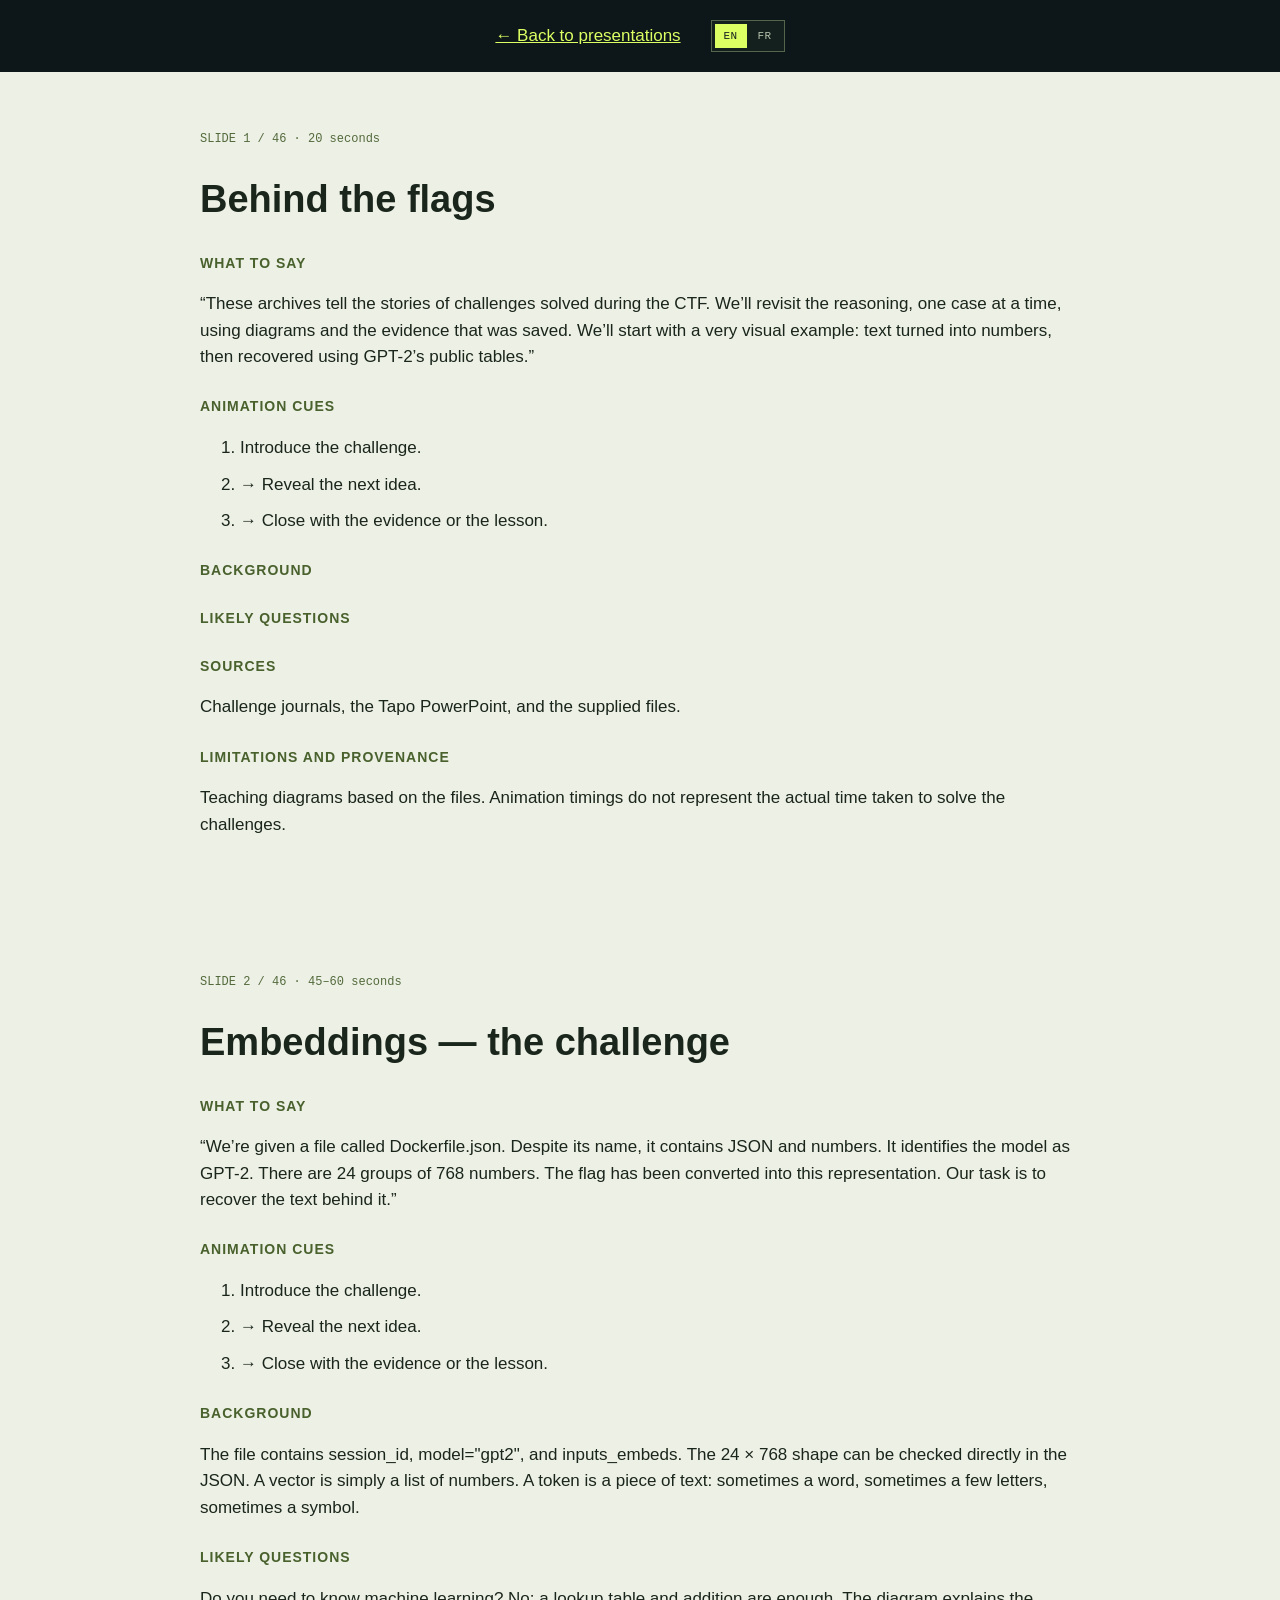
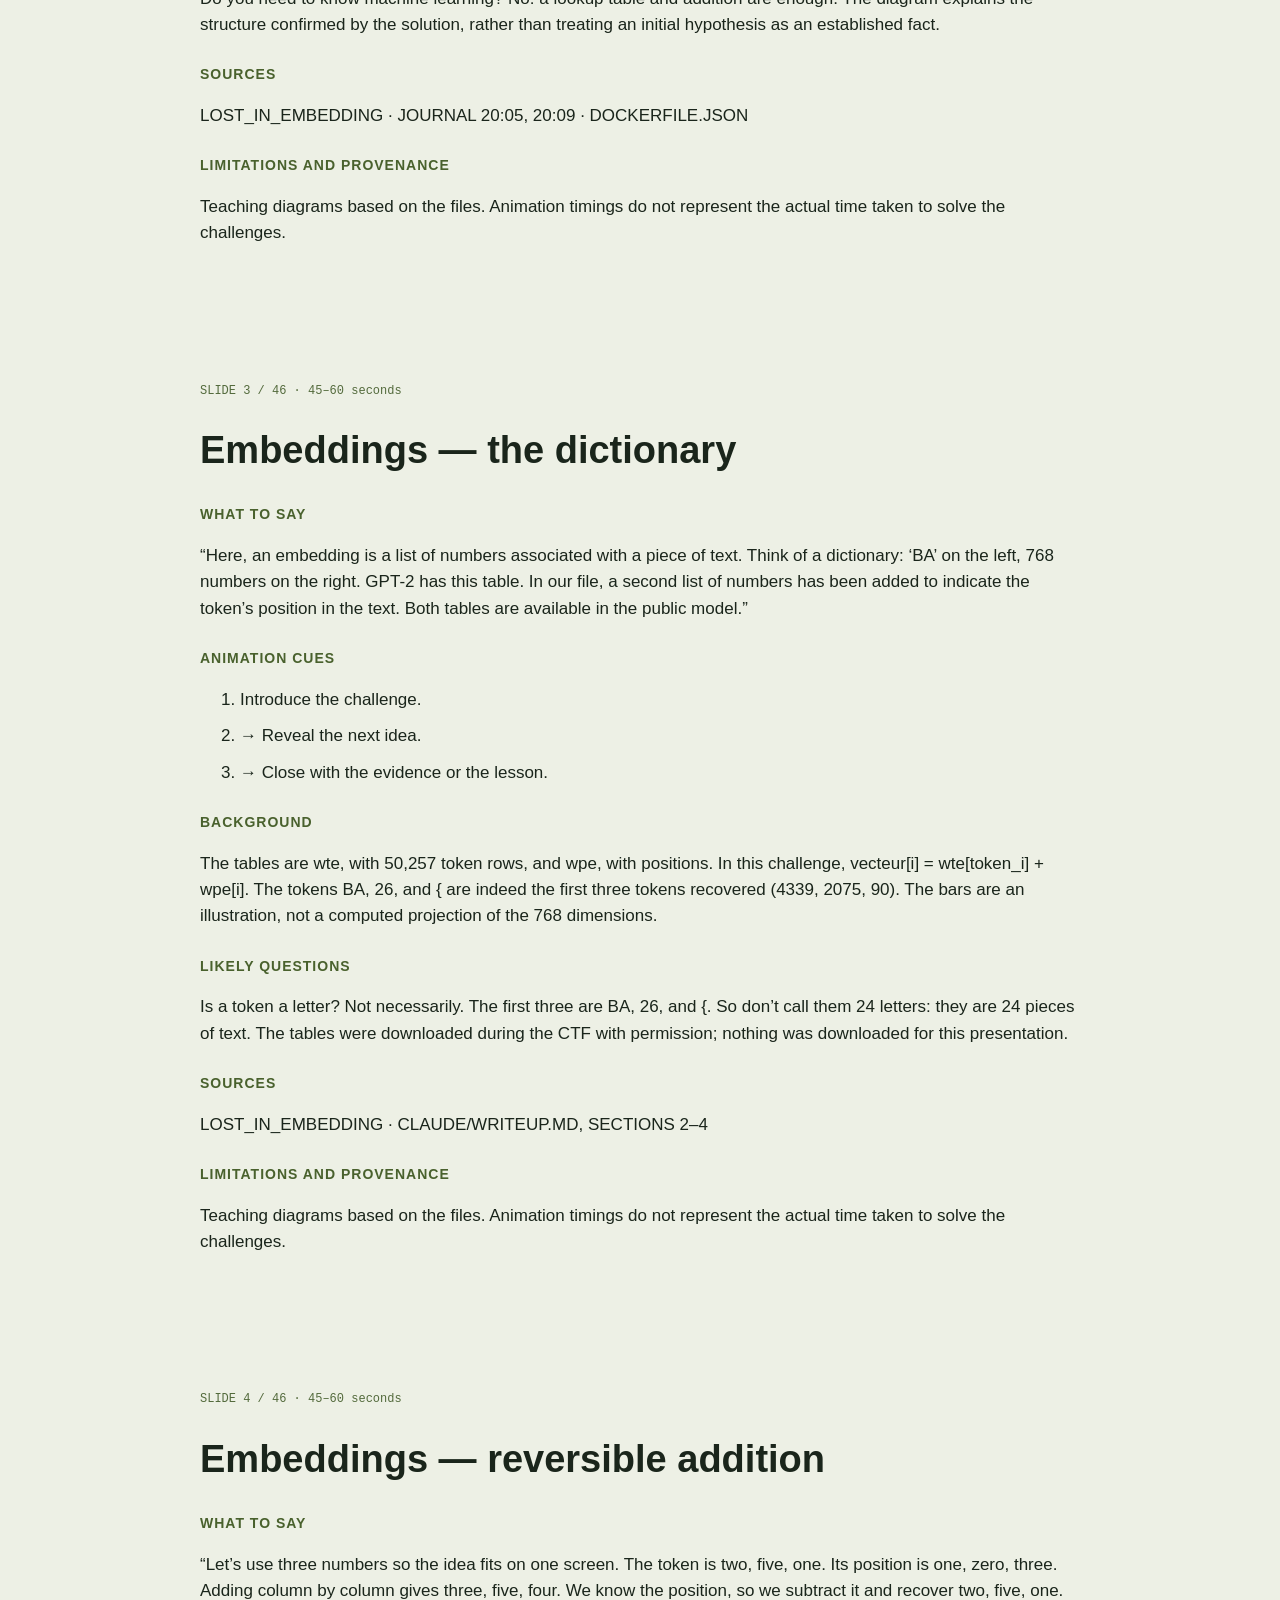
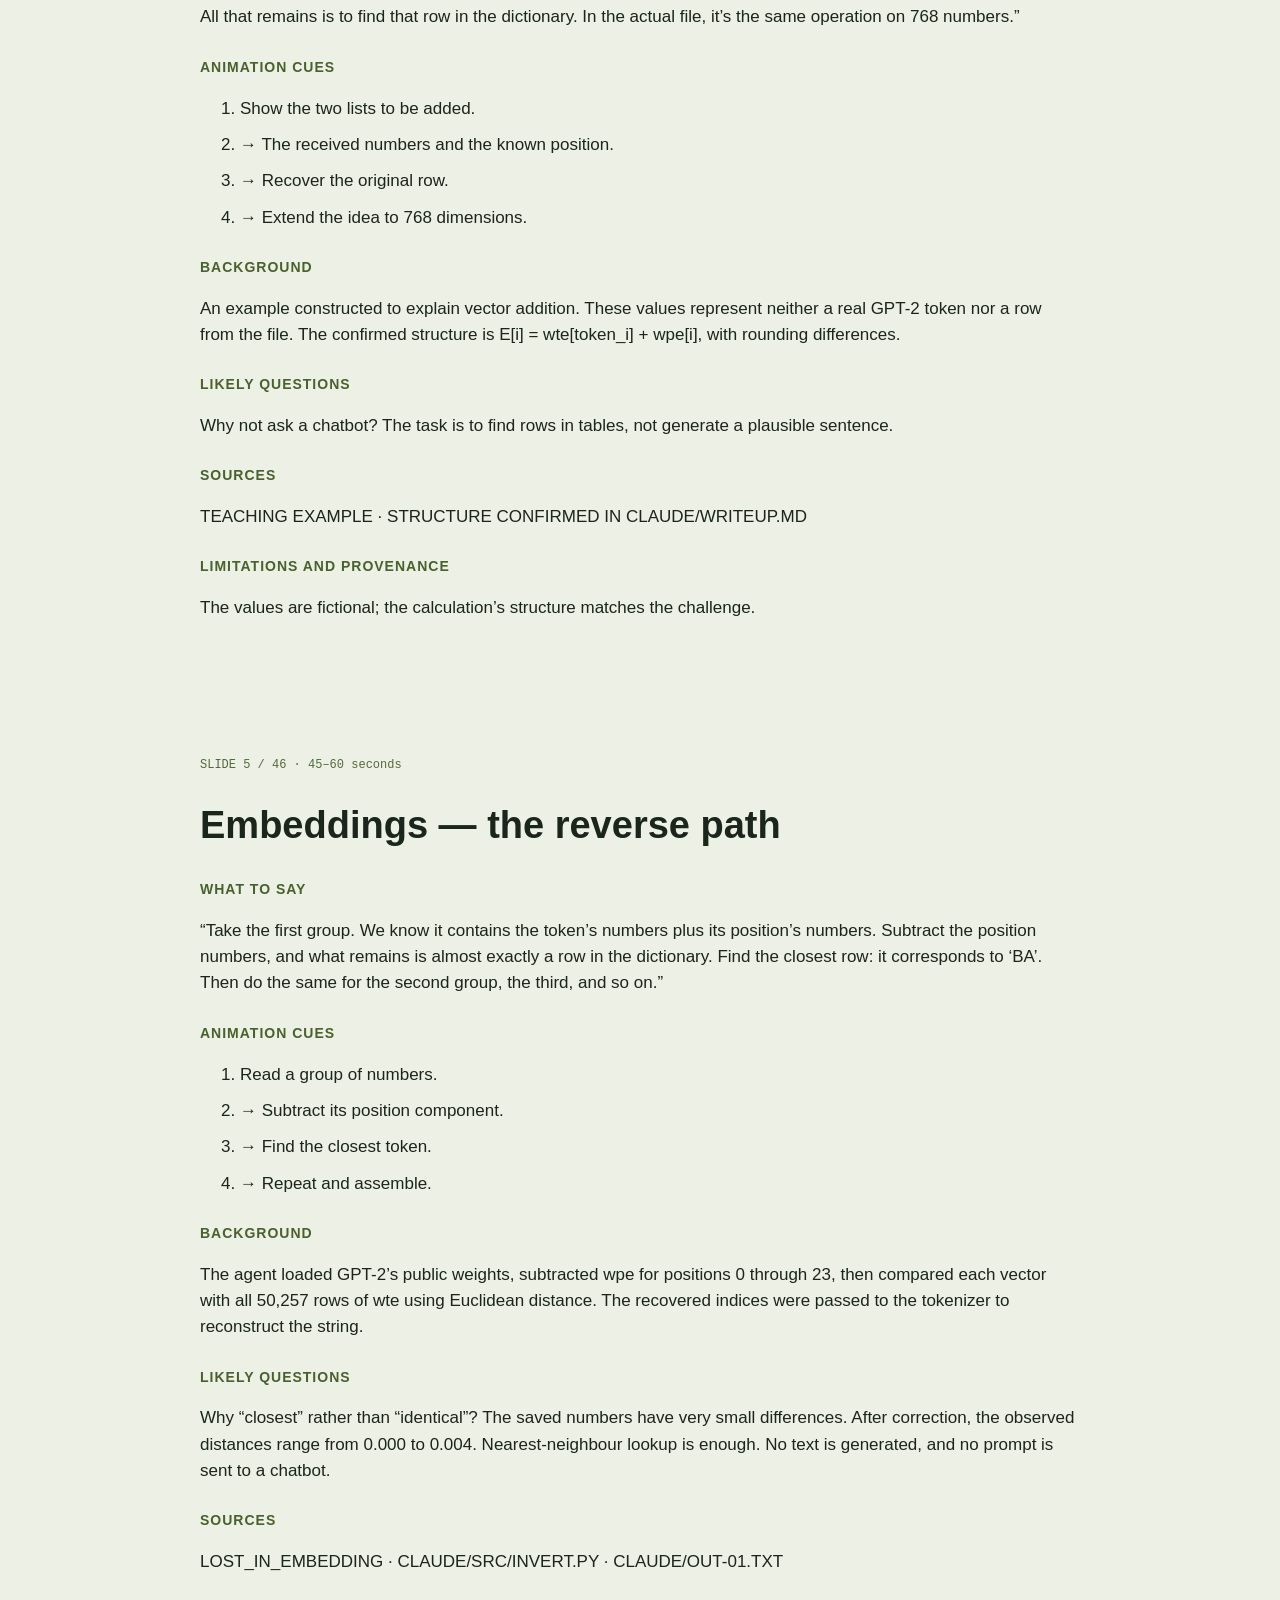
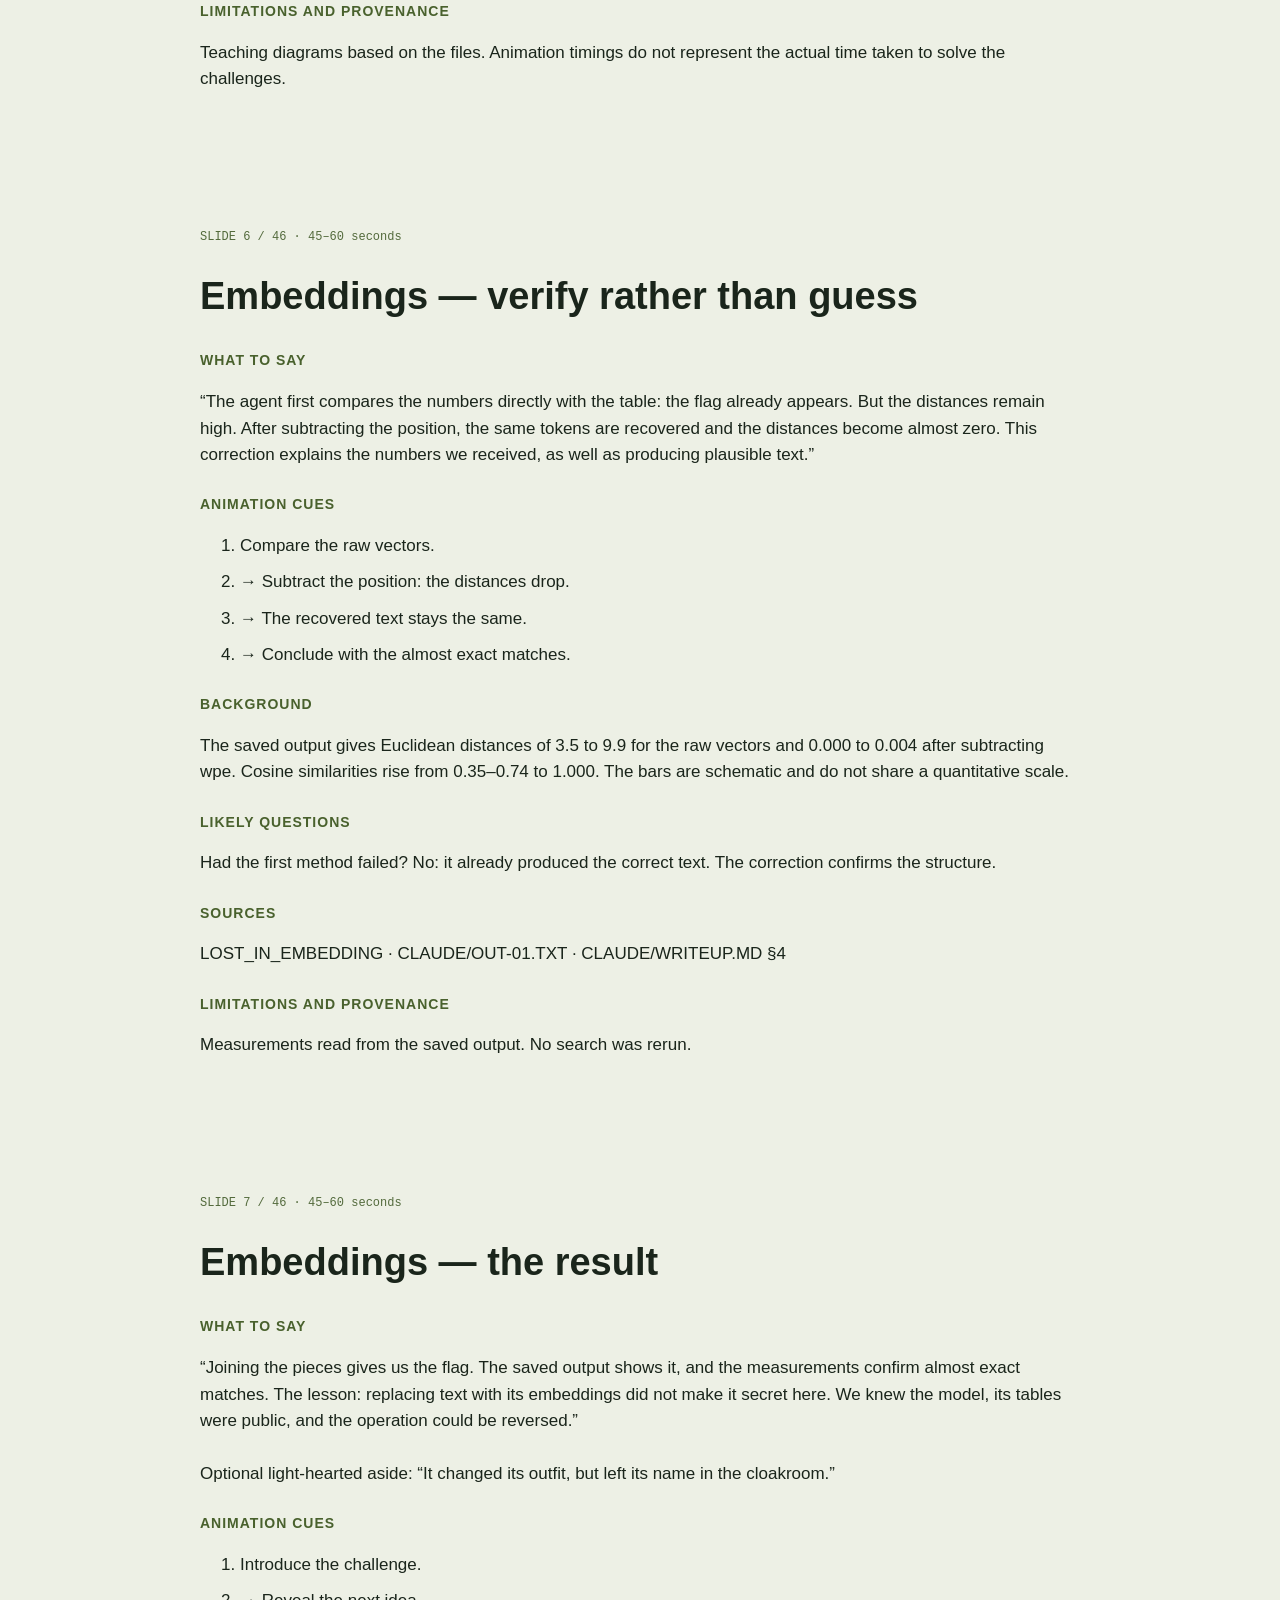
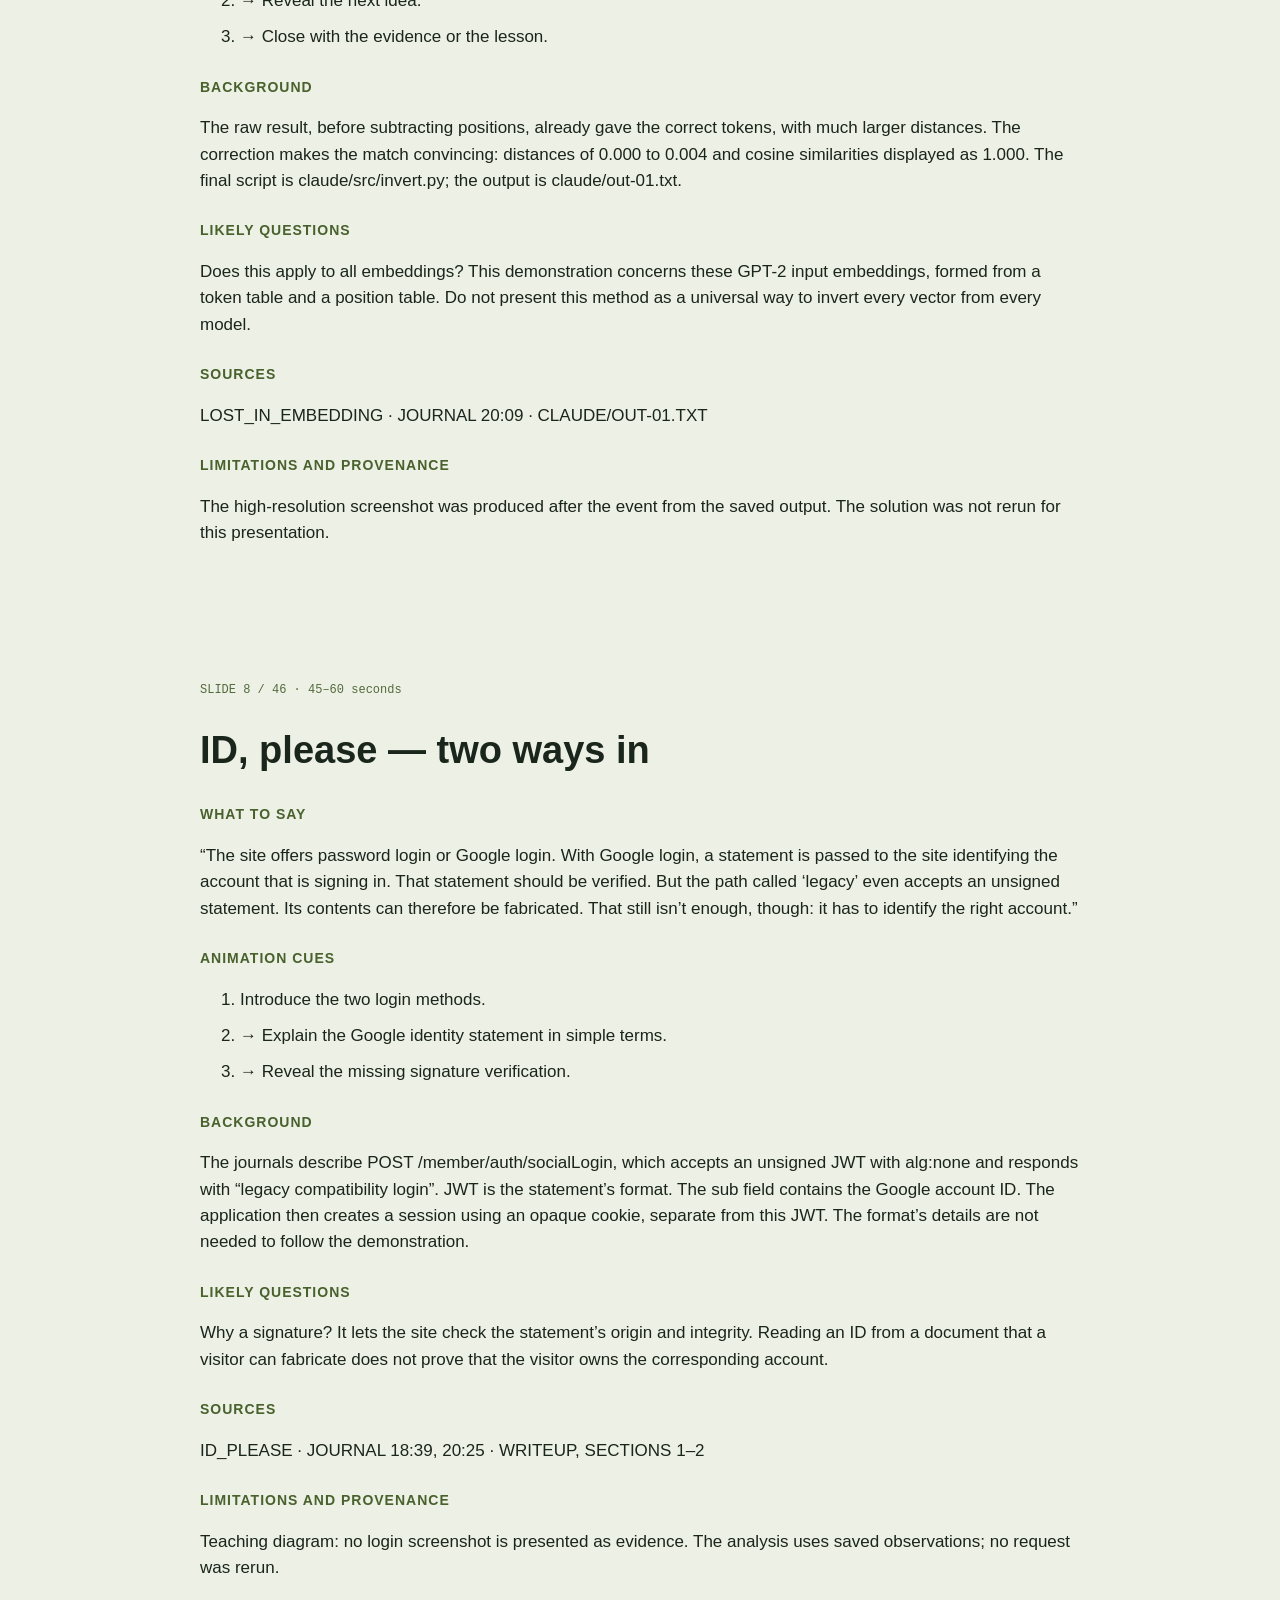
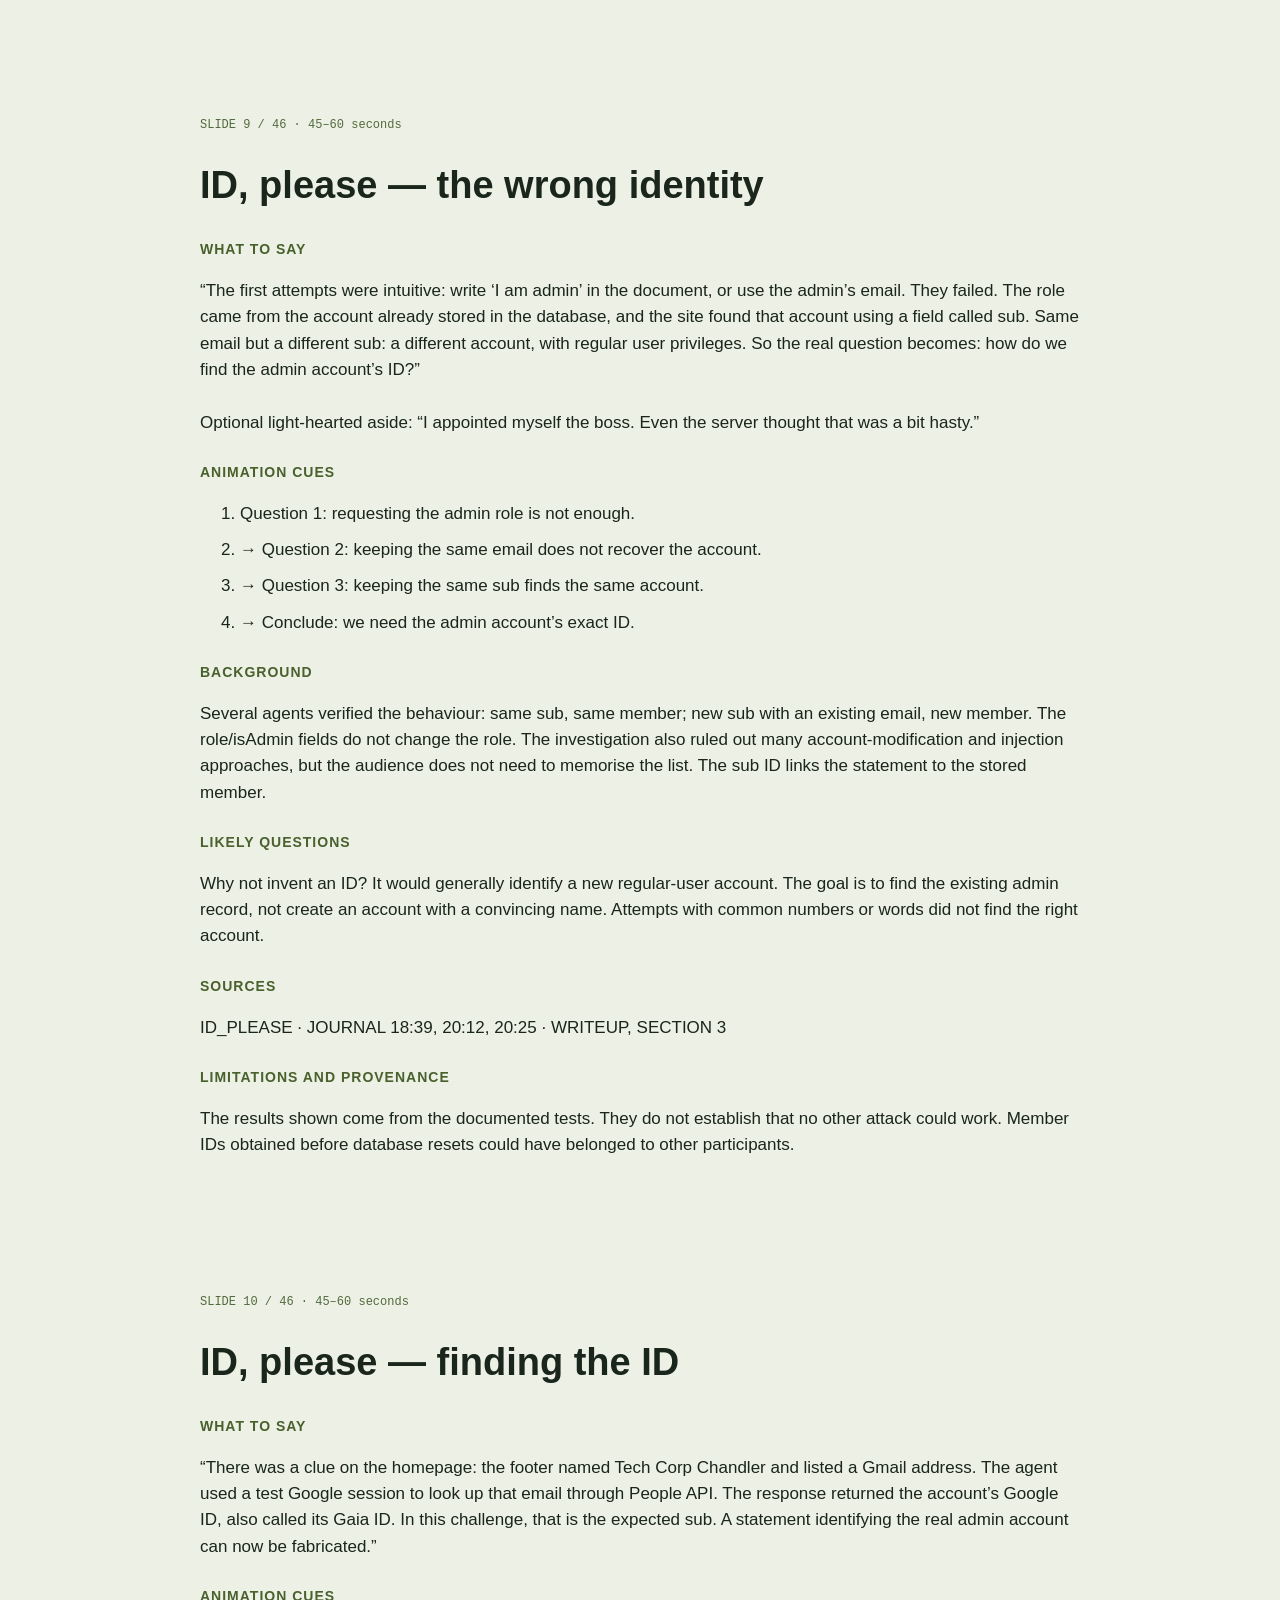
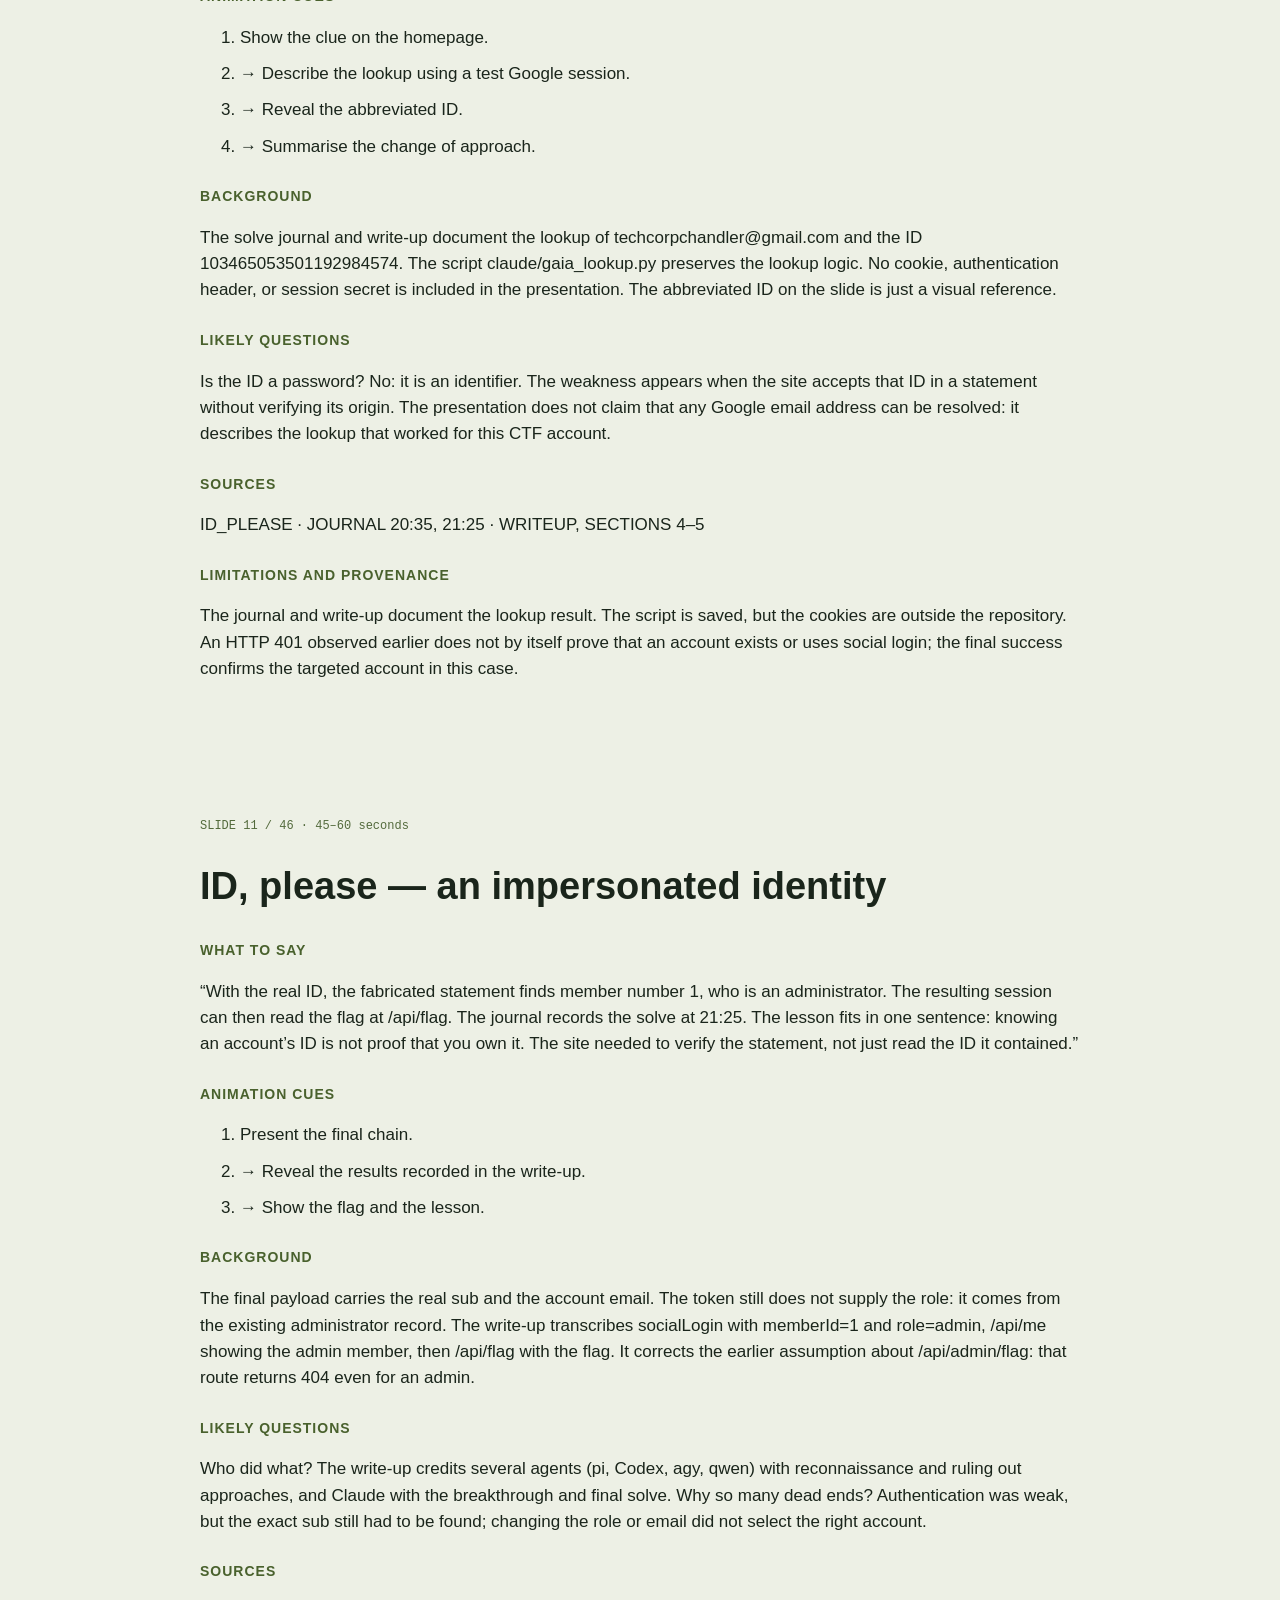
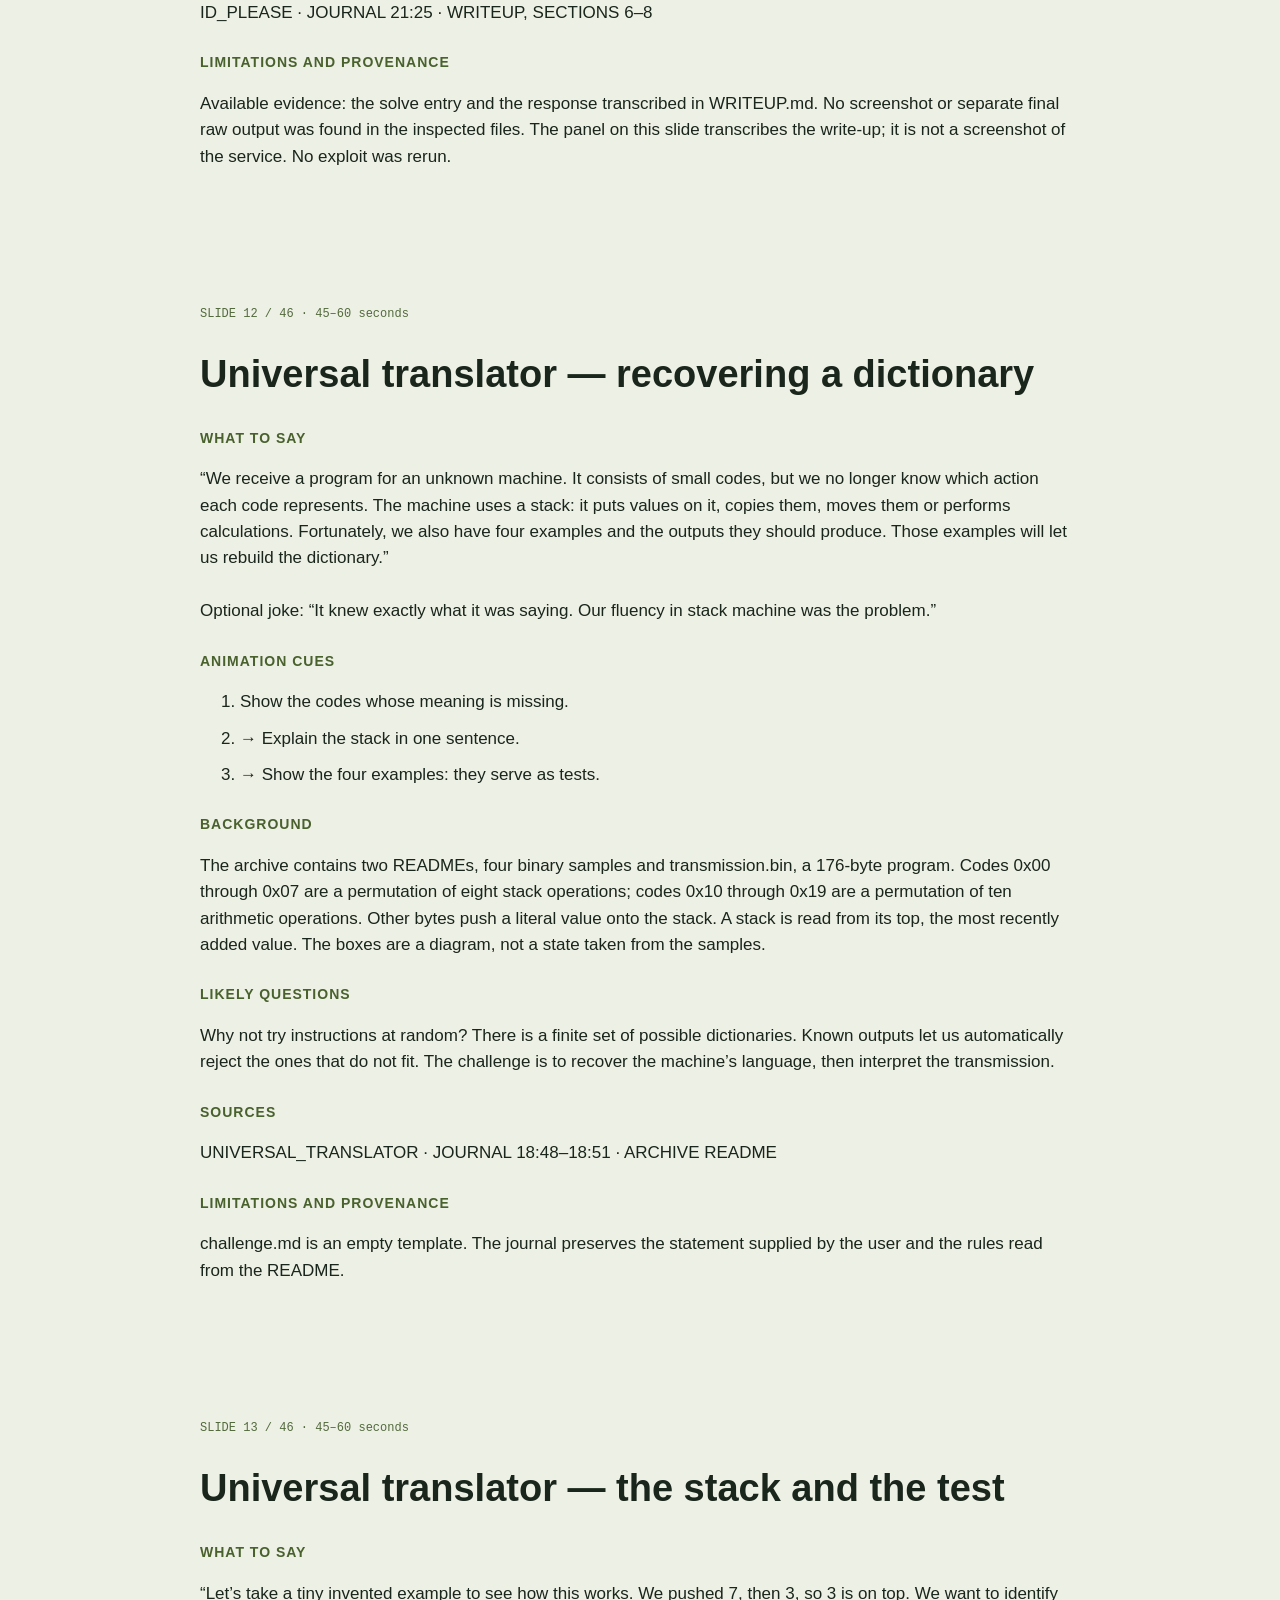
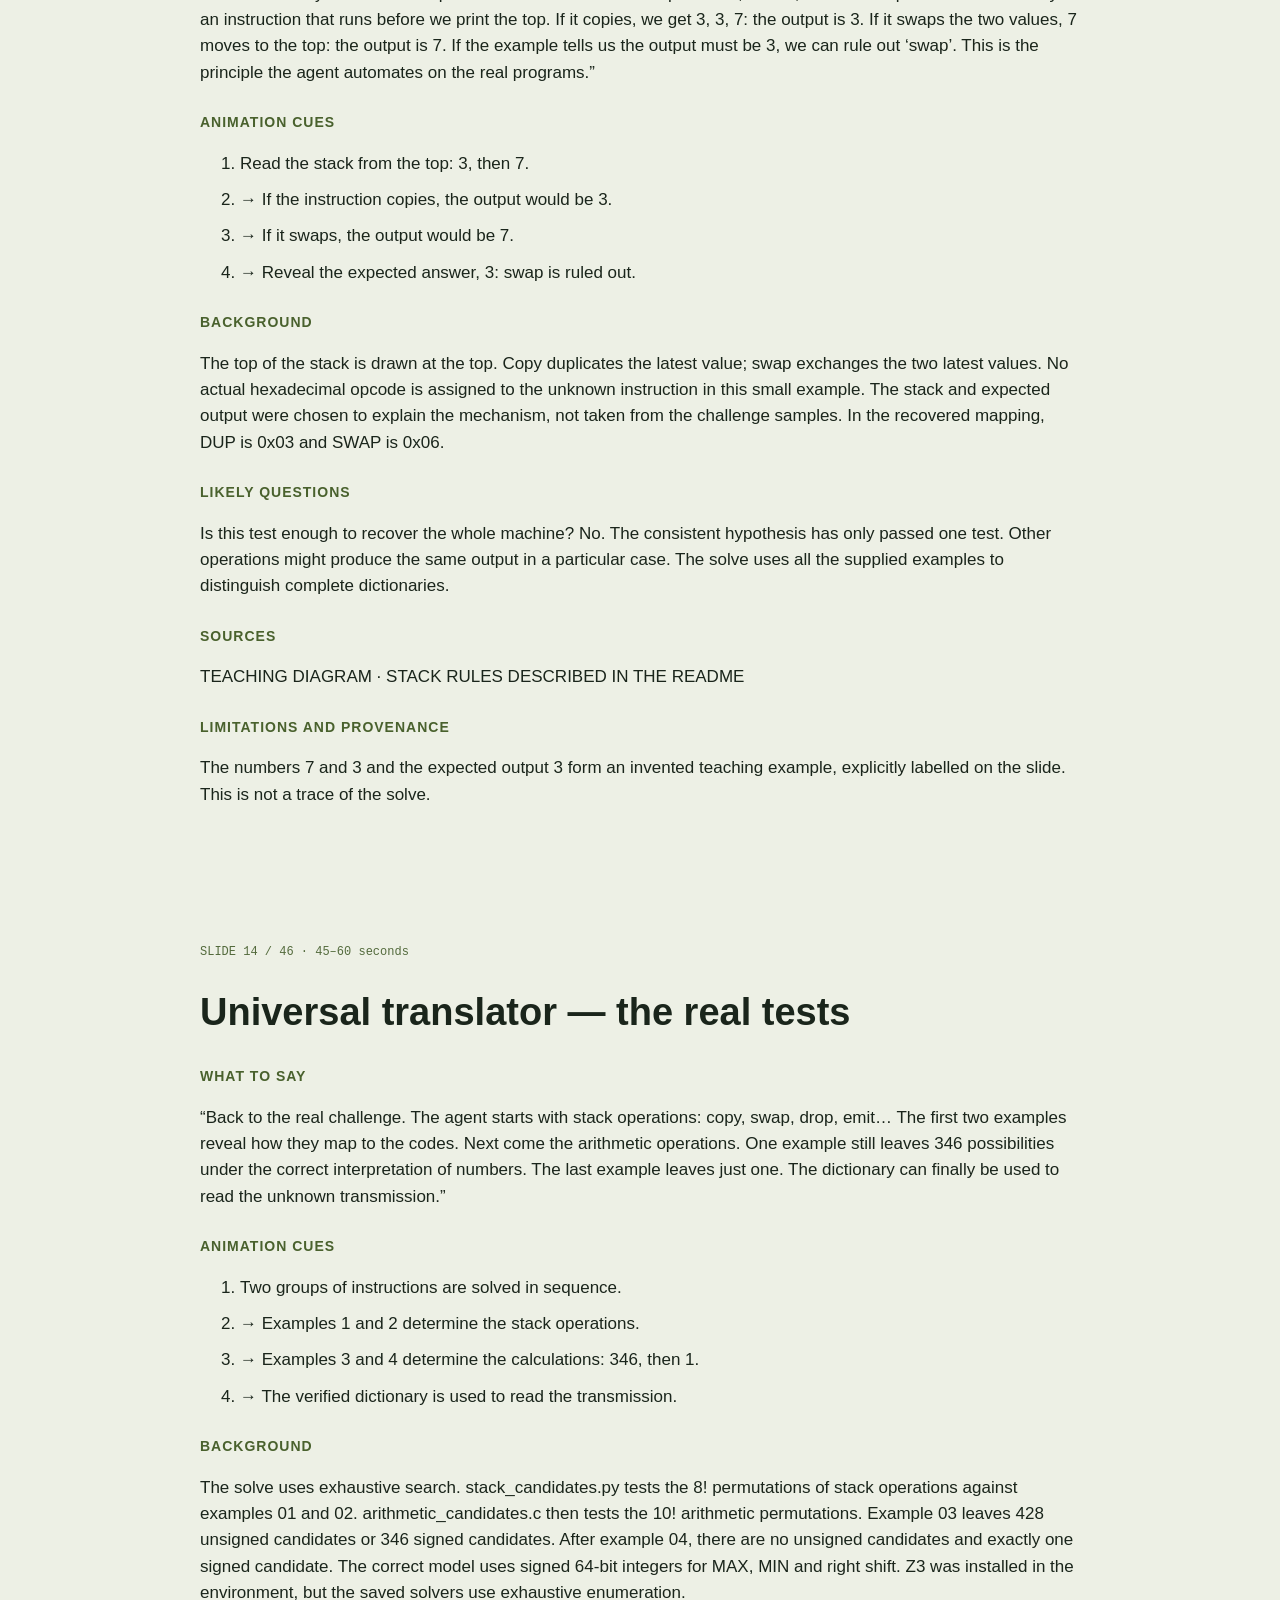
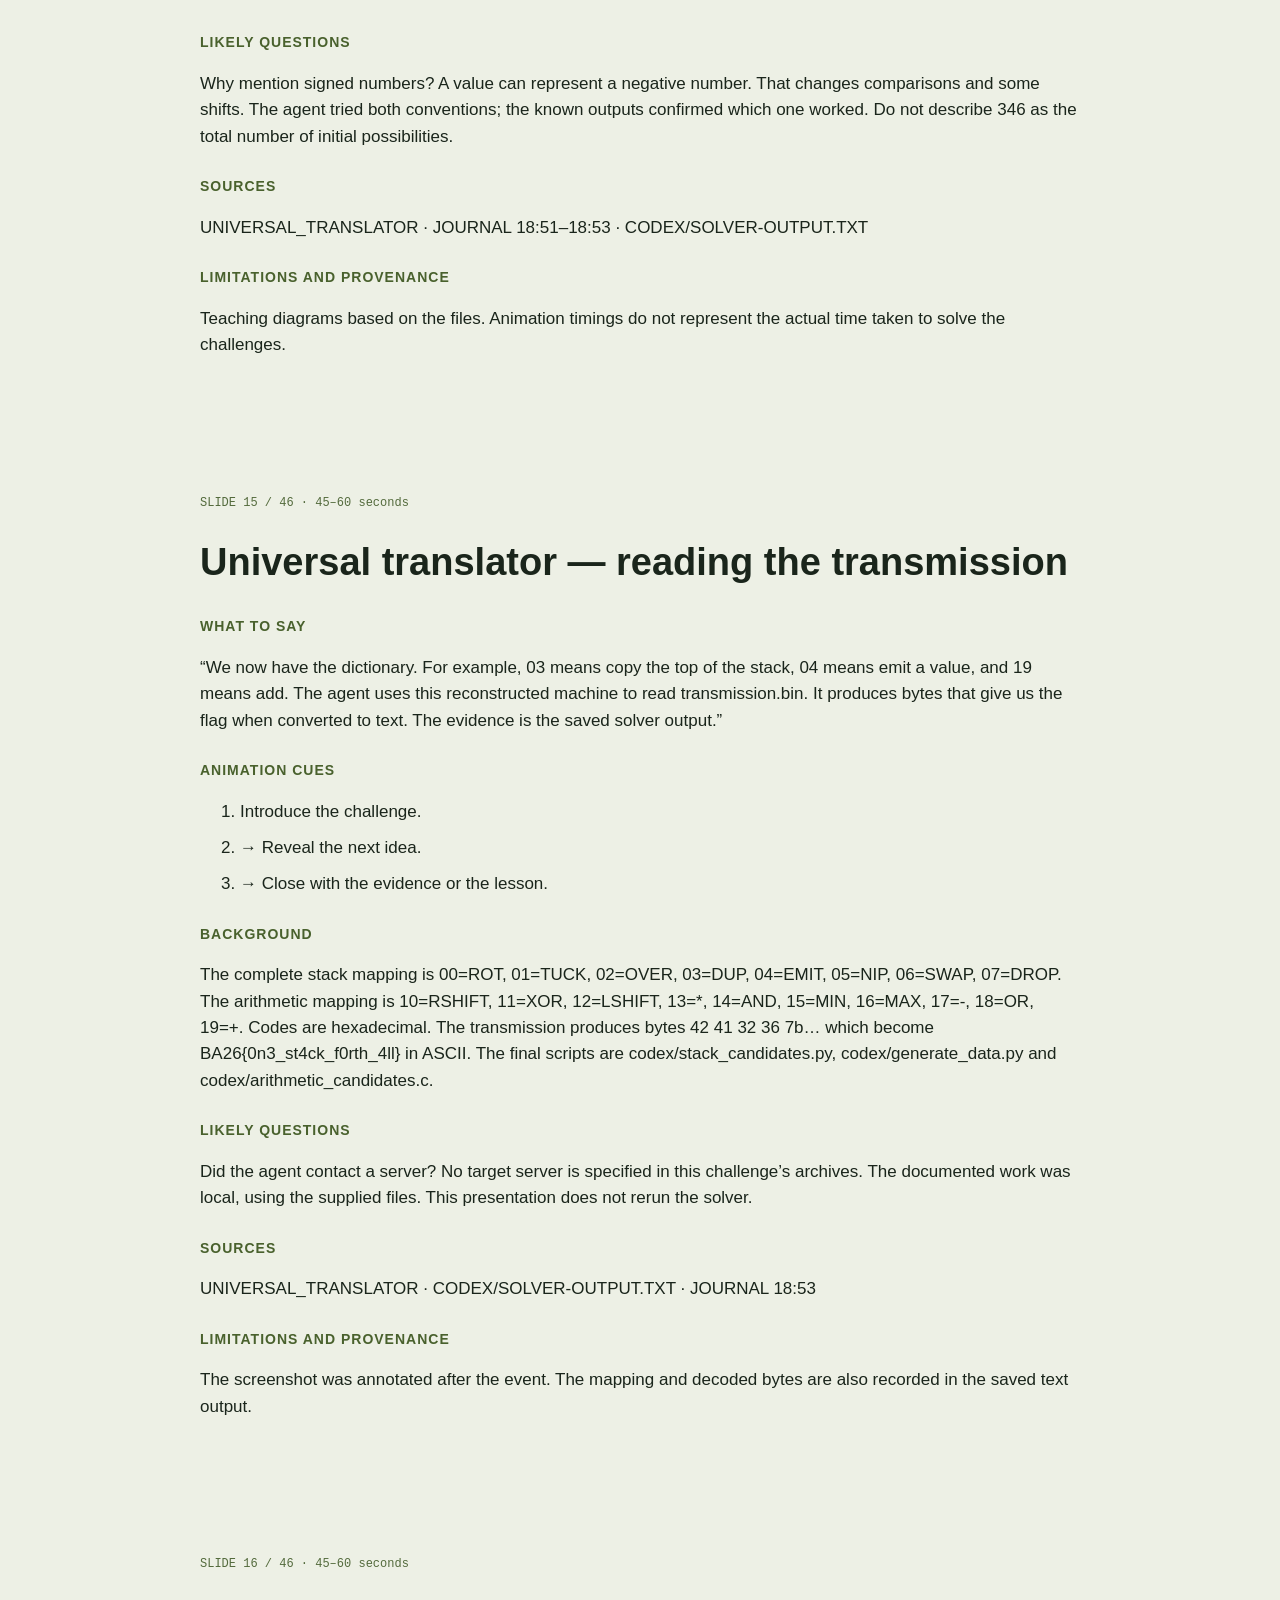
==== commit 8ba9d10d: "Make English the native language and default for all presentations Assisted-by: gpt-6-astra, xhigh, " ====
--- a/notes.html
+++ b/notes.html
@@ -1,18 +1,18 @@
-<!doctype html><html lang="fr"><head><meta charset="utf-8"><meta name="viewport" content="width=device-width"><title>Notes orateur — Black Alps 2026</title><style>body{font:17px/1.55 -apple-system,Arial,sans-serif;background:#edf0e5;color:#1a251b;margin:0}article{max-width:880px;padding:60px;margin:auto;break-after:page}h1{font-size:38px;line-height:1.15}h2{font-size:14px;text-transform:uppercase;letter-spacing:1px;color:#49612d;margin-top:26px}p{white-space:pre-line;overflow-wrap:anywhere}.label{font:12px monospace;color:#536a3c}li{margin:10px 0}nav{padding:20px;text-align:center;background:#0d1719}a{color:#dcff63}@page{size:A4;margin:15mm}@media print{nav{display:none}body{background:white;font-size:11px}article{padding:0}h1{font-size:25px}h2{font-size:10px}article:last-child{break-after:auto}}.language-switch{display:inline-flex;align-items:center;gap:2px;border:1px solid #53664b;padding:3px;background:#14201e;color:#b4c0ac;flex-shrink:0}.language-switch button{padding:6px 9px!important;font:11px monospace!important;letter-spacing:.4px;border:0;cursor:pointer;background:transparent;color:#b4c0ac}.language-switch button[aria-pressed="true"]{background:#dcff63;color:#14201e!important}.language-switch button:focus-visible{outline:2px solid #dcff63;outline-offset:3px}.language-switch button:hover{color:#dcff63}#language-switch{margin-right:4px}html[lang="en"] .teaching h2{font-size:64px}html[lang="en"] .lesson-band>span{font-size:11px}html[lang="en"] .slide-top>.mono{letter-spacing:1px}@media(max-width:700px){.controls{gap:4px}.controls-left,.controls-right{gap:4px}.language-switch button{padding:6px 7px!important}.controls #notes-btn{padding-left:3px;padding-right:3px}}@media print{.language-switch{display:none!important}}
-nav{display:flex;align-items:center;justify-content:center;gap:30px}</style></head><body><nav><a href="index.html">← Retour aux présentations</a><div class="language-switch" role="group" aria-label="Langue de la présentation"><button type="button" data-language="fr" lang="fr" aria-pressed="true">FR</button><button type="button" data-language="en" lang="en" aria-pressed="false">EN</button></div></nav><article id="slide-1"><div class="label">SLIDE 1 / 46 · 20 secondes</div><h1>Derrière les flags</h1><h2>À dire</h2><p>« Ces archives racontent des challenges résolus pendant le CTF. Nous allons reprendre les raisonnements, un à un, avec des schémas et les preuves conservées. On commence par un cas très visuel : un texte transformé en nombres, puis retrouvé grâce aux tables publiques de GPT-2. »</p><h2>Déroulé des animations</h2><ol><li>Présenter le défi.</li><li>→ Faire apparaître l’idée suivante.</li><li>→ Conclure avec la preuve ou la leçon.</li></ol><h2>Pour comprendre</h2><p></p><h2>Questions probables</h2><p></p><h2>Sources</h2><p>Journaux des challenges, PowerPoint Tapo et fichiers fournis.</p><h2>Limites et provenance</h2><p>Schémas pédagogiques fondés sur les fichiers. Les animations ne représentent pas les temps réels du solve.</p></article><article id="slide-2"><div class="label">SLIDE 2 / 46 · 45–60 secondes</div><h1>Embeddings — le défi</h1><h2>À dire</h2><p>« On nous donne un fichier appelé Dockerfile.json. Malgré son nom, il contient du JSON et des nombres. Il indique le modèle GPT-2. Il y a 24 groupes de 768 nombres. Le flag a été transformé en cette représentation. Notre mission est de retrouver le texte qui se cache derrière. »</p><h2>Déroulé des animations</h2><ol><li>Présenter le défi.</li><li>→ Faire apparaître l’idée suivante.</li><li>→ Conclure avec la preuve ou la leçon.</li></ol><h2>Pour comprendre</h2><p>Le fichier contient session_id, model=&quot;gpt2&quot; et inputs_embeds. La forme 24 × 768 est directement vérifiable dans le JSON. Un vecteur est simplement une liste de nombres. Un token est un morceau de texte : parfois un mot, parfois quelques lettres, parfois un signe.</p><h2>Questions probables</h2><p>Faut-il connaître le machine learning ? Non : il suffit de comprendre une table de correspondance et une addition. Le schéma explique la structure confirmée par la résolution, pas une hypothèse prise pour un fait au début.</p><h2>Sources</h2><p>LOST_IN_EMBEDDING · JOURNAL 20:05, 20:09 · DOCKERFILE.JSON</p><h2>Limites et provenance</h2><p>Schémas pédagogiques fondés sur les fichiers. Les animations ne représentent pas les temps réels du solve.</p></article><article id="slide-3"><div class="label">SLIDE 3 / 46 · 45–60 secondes</div><h1>Embeddings — le dictionnaire</h1><h2>À dire</h2><p>« Un embedding, ici, c’est une liste de nombres associée à un morceau de texte. Imaginez un dictionnaire : à gauche, “BA” ; à droite, 768 nombres. GPT-2 possède cette table. Dans notre fichier, une deuxième liste de nombres a été ajoutée pour indiquer la place du morceau dans le texte. Et les deux tables sont disponibles dans le modèle public. »</p><h2>Déroulé des animations</h2><ol><li>Présenter le défi.</li><li>→ Faire apparaître l’idée suivante.</li><li>→ Conclure avec la preuve ou la leçon.</li></ol><h2>Pour comprendre</h2><p>Les tables sont wte, avec 50 257 lignes de tokens, et wpe, avec les positions. Dans ce challenge, vecteur[i] = wte[token_i] + wpe[i]. Les tokens BA, 26 et { correspondent effectivement aux trois premiers tokens retrouvés (4339, 2075, 90). Les barres sont une illustration, pas une projection calculée des 768 dimensions.</p><h2>Questions probables</h2><p>Un token est-il une lettre ? Pas forcément. Les trois premiers sont BA, 26 et {. Il ne faut donc pas annoncer 24 lettres : il y a 24 morceaux. Les tables ont été téléchargées pendant le CTF après autorisation ; rien n’a été téléchargé pour cette présentation.</p><h2>Sources</h2><p>LOST_IN_EMBEDDING · CLAUDE/WRITEUP.MD, SECTIONS 2–4</p><h2>Limites et provenance</h2><p>Schémas pédagogiques fondés sur les fichiers. Les animations ne représentent pas les temps réels du solve.</p></article><article id="slide-4"><div class="label">SLIDE 4 / 46 · 45–60 secondes</div><h1>Embeddings — une addition réversible</h1><h2>À dire</h2><p>« Prenons trois nombres pour que le principe tienne sur un écran. Le token vaut deux, cinq, un. Sa position vaut un, zéro, trois. En additionnant colonne par colonne, on obtient trois, cinq, quatre. On connaît la position : on la retire et on retrouve deux, cinq, un. Il ne reste qu’à chercher cette ligne dans le dictionnaire. Dans le vrai fichier, c’est la même opération sur 768 nombres. »</p><h2>Déroulé des animations</h2><ol><li>Montrer les deux listes à additionner.</li><li>→ Les nombres reçus et la position connue.</li><li>→ Retrouver la ligne de départ.</li><li>→ Transposer aux 768 dimensions.</li></ol><h2>Pour comprendre</h2><p>Exemple construit pour expliquer une addition de vecteurs. Ces valeurs ne représentent ni un token GPT-2 réel ni une ligne du fichier. La structure confirmée est E[i] = wte[token_i] + wpe[i], avec des écarts d’arrondi.</p><h2>Questions probables</h2><p>Pourquoi ne pas demander à un chatbot ? Il s’agit de retrouver des lignes dans les tables, pas de générer une phrase plausible.</p><h2>Sources</h2><p>ILLUSTRATION PÉDAGOGIQUE · STRUCTURE CONFIRMÉE DANS CLAUDE/WRITEUP.MD</p><h2>Limites et provenance</h2><p>Les valeurs sont fictives ; la structure du calcul correspond au challenge.</p></article><article id="slide-5"><div class="label">SLIDE 5 / 46 · 45–60 secondes</div><h1>Embeddings — le chemin inverse</h1><h2>À dire</h2><p>« Prenons le premier groupe. Nous savons qu’il contient les nombres du morceau et ceux de sa position. On retire les nombres de position. Il reste presque exactement une ligne du dictionnaire. On cherche la ligne la plus proche : elle correspond à “BA”. Puis on refait la même chose pour le deuxième groupe, puis le troisième, jusqu’au bout. »</p><h2>Déroulé des animations</h2><ol><li>Lire un groupe de nombres.</li><li>→ Retirer sa composante de position.</li><li>→ Chercher le token le plus proche.</li><li>→ Répéter et assembler.</li></ol><h2>Pour comprendre</h2><p>L’agent a chargé les poids publics de GPT-2, soustrait wpe pour les positions 0 à 23, puis comparé chaque vecteur aux 50 257 lignes de wte avec une distance euclidienne. Les indices retrouvés ont été passés au tokenizer pour reconstituer la chaîne.</p><h2>Questions probables</h2><p>Pourquoi « la plus proche » et pas « identique » ? Les nombres conservés présentent de très petits écarts. Après correction, les distances observées sont de 0,000 à 0,004. Le plus proche voisin suffit. Il n’y a pas de génération de texte ou de prompt envoyé à un chatbot.</p><h2>Sources</h2><p>LOST_IN_EMBEDDING · CLAUDE/SRC/INVERT.PY · CLAUDE/OUT-01.TXT</p><h2>Limites et provenance</h2><p>Schémas pédagogiques fondés sur les fichiers. Les animations ne représentent pas les temps réels du solve.</p></article><article id="slide-6"><div class="label">SLIDE 6 / 46 · 45–60 secondes</div><h1>Embeddings — vérifier plutôt que deviner</h1><h2>À dire</h2><p>« L’agent compare d’abord les nombres directement à la table : le flag apparaît déjà. Mais les distances restent élevées. Après retrait de la position, les mêmes tokens sont retrouvés et les distances deviennent presque nulles. Cette correction explique les nombres reçus, en plus de produire un texte plausible. »</p><h2>Déroulé des animations</h2><ol><li>Comparer les vecteurs bruts.</li><li>→ Retirer la position : les distances chutent.</li><li>→ Le texte retrouvé reste identique.</li><li>→ Conclure sur les correspondances presque exactes.</li></ol><h2>Pour comprendre</h2><p>La sortie conservée donne les distances euclidiennes 3,5 à 9,9 pour les vecteurs bruts et 0,000 à 0,004 après soustraction de wpe. Les cosinus passent de 0,35–0,74 à 1,000. Les bandes sont schématiques, sans échelle quantitative commune.</p><h2>Questions probables</h2><p>La première méthode avait-elle échoué ? Non : elle donnait déjà le bon texte. La correction confirme la structure.</p><h2>Sources</h2><p>LOST_IN_EMBEDDING · CLAUDE/OUT-01.TXT · CLAUDE/WRITEUP.MD §4</p><h2>Limites et provenance</h2><p>Mesures lues dans la sortie conservée. Aucune recherche relancée.</p></article><article id="slide-7"><div class="label">SLIDE 7 / 46 · 45–60 secondes</div><h1>Embeddings — le résultat</h1><h2>À dire</h2><p>« En assemblant les morceaux, on retrouve le flag. La sortie conservée le montre, et les mesures confirment des correspondances presque exactes. La leçon : ici, remplacer le texte par ses embeddings ne le rendait pas secret. On connaissait le modèle, ses tables étaient publiques, et l’opération pouvait être inversée. »
+<!doctype html><html lang="en"><head><meta charset="utf-8"><meta name="viewport" content="width=device-width"><title>Speaker notes — Black Alps 2026</title><style>body{font:17px/1.55 -apple-system,Arial,sans-serif;background:#edf0e5;color:#1a251b;margin:0}article{max-width:880px;padding:60px;margin:auto;break-after:page}h1{font-size:38px;line-height:1.15}h2{font-size:14px;text-transform:uppercase;letter-spacing:1px;color:#49612d;margin-top:26px}p{white-space:pre-line;overflow-wrap:anywhere}.label{font:12px monospace;color:#536a3c}li{margin:10px 0}nav{padding:20px;text-align:center;background:#0d1719}a{color:#dcff63}@page{size:A4;margin:15mm}@media print{nav{display:none}body{background:white;font-size:11px}article{padding:0}h1{font-size:25px}h2{font-size:10px}article:last-child{break-after:auto}}.language-switch{display:inline-flex;align-items:center;gap:2px;border:1px solid #53664b;padding:3px;background:#14201e;color:#b4c0ac;flex-shrink:0}.language-switch button{padding:6px 9px!important;font:11px monospace!important;letter-spacing:.4px;border:0;cursor:pointer;background:transparent;color:#b4c0ac}.language-switch button[aria-pressed="true"]{background:#dcff63;color:#14201e!important}.language-switch button:focus-visible{outline:2px solid #dcff63;outline-offset:3px}.language-switch button:hover{color:#dcff63}#language-switch{margin-right:4px}html[lang="en"] .teaching h2{font-size:64px}html[lang="en"] .lesson-band>span{font-size:11px}html[lang="en"] .slide-top>.mono{letter-spacing:1px}@media(max-width:700px){.controls{gap:4px}.controls-left,.controls-right{gap:4px}.language-switch button{padding:6px 7px!important}.controls #notes-btn{padding-left:3px;padding-right:3px}}@media print{.language-switch{display:none!important}}
+nav{display:flex;align-items:center;justify-content:center;gap:30px}</style></head><body><nav><a href="index.html">← Back to presentations</a><div class="language-switch" role="group" aria-label="Presentation language"><button type="button" data-language="en" lang="en" aria-pressed="true">EN</button><button type="button" data-language="fr" lang="fr" aria-pressed="false">FR</button></div></nav><article id="slide-1"><div class="label">SLIDE 1 / 46 · 20 seconds</div><h1>Behind the flags</h1><h2>What to say</h2><p>“These archives tell the stories of challenges solved during the CTF. We’ll revisit the reasoning, one case at a time, using diagrams and the evidence that was saved. We’ll start with a very visual example: text turned into numbers, then recovered using GPT-2’s public tables.”</p><h2>Animation cues</h2><ol><li>Introduce the challenge.</li><li>→ Reveal the next idea.</li><li>→ Close with the evidence or the lesson.</li></ol><h2>Background</h2><p></p><h2>Likely questions</h2><p></p><h2>Sources</h2><p>Challenge journals, the Tapo PowerPoint, and the supplied files.</p><h2>Limitations and provenance</h2><p>Teaching diagrams based on the files. Animation timings do not represent the actual time taken to solve the challenges.</p></article><article id="slide-2"><div class="label">SLIDE 2 / 46 · 45–60 seconds</div><h1>Embeddings — the challenge</h1><h2>What to say</h2><p>“We’re given a file called Dockerfile.json. Despite its name, it contains JSON and numbers. It identifies the model as GPT-2. There are 24 groups of 768 numbers. The flag has been converted into this representation. Our task is to recover the text behind it.”</p><h2>Animation cues</h2><ol><li>Introduce the challenge.</li><li>→ Reveal the next idea.</li><li>→ Close with the evidence or the lesson.</li></ol><h2>Background</h2><p>The file contains session_id, model="gpt2", and inputs_embeds. The 24 × 768 shape can be checked directly in the JSON. A vector is simply a list of numbers. A token is a piece of text: sometimes a word, sometimes a few letters, sometimes a symbol.</p><h2>Likely questions</h2><p>Do you need to know machine learning? No: a lookup table and addition are enough. The diagram explains the structure confirmed by the solution, rather than treating an initial hypothesis as an established fact.</p><h2>Sources</h2><p>LOST_IN_EMBEDDING · JOURNAL 20:05, 20:09 · DOCKERFILE.JSON</p><h2>Limitations and provenance</h2><p>Teaching diagrams based on the files. Animation timings do not represent the actual time taken to solve the challenges.</p></article><article id="slide-3"><div class="label">SLIDE 3 / 46 · 45–60 seconds</div><h1>Embeddings — the dictionary</h1><h2>What to say</h2><p>“Here, an embedding is a list of numbers associated with a piece of text. Think of a dictionary: ‘BA’ on the left, 768 numbers on the right. GPT-2 has this table. In our file, a second list of numbers has been added to indicate the token’s position in the text. Both tables are available in the public model.”</p><h2>Animation cues</h2><ol><li>Introduce the challenge.</li><li>→ Reveal the next idea.</li><li>→ Close with the evidence or the lesson.</li></ol><h2>Background</h2><p>The tables are wte, with 50,257 token rows, and wpe, with positions. In this challenge, vecteur[i] = wte[token_i] + wpe[i]. The tokens BA, 26, and { are indeed the first three tokens recovered (4339, 2075, 90). The bars are an illustration, not a computed projection of the 768 dimensions.</p><h2>Likely questions</h2><p>Is a token a letter? Not necessarily. The first three are BA, 26, and {. So don’t call them 24 letters: they are 24 pieces of text. The tables were downloaded during the CTF with permission; nothing was downloaded for this presentation.</p><h2>Sources</h2><p>LOST_IN_EMBEDDING · CLAUDE/WRITEUP.MD, SECTIONS 2–4</p><h2>Limitations and provenance</h2><p>Teaching diagrams based on the files. Animation timings do not represent the actual time taken to solve the challenges.</p></article><article id="slide-4"><div class="label">SLIDE 4 / 46 · 45–60 seconds</div><h1>Embeddings — reversible addition</h1><h2>What to say</h2><p>“Let’s use three numbers so the idea fits on one screen. The token is two, five, one. Its position is one, zero, three. Adding column by column gives three, five, four. We know the position, so we subtract it and recover two, five, one. All that remains is to find that row in the dictionary. In the actual file, it’s the same operation on 768 numbers.”</p><h2>Animation cues</h2><ol><li>Show the two lists to be added.</li><li>→ The received numbers and the known position.</li><li>→ Recover the original row.</li><li>→ Extend the idea to 768 dimensions.</li></ol><h2>Background</h2><p>An example constructed to explain vector addition. These values represent neither a real GPT-2 token nor a row from the file. The confirmed structure is E[i] = wte[token_i] + wpe[i], with rounding differences.</p><h2>Likely questions</h2><p>Why not ask a chatbot? The task is to find rows in tables, not generate a plausible sentence.</p><h2>Sources</h2><p>TEACHING EXAMPLE · STRUCTURE CONFIRMED IN CLAUDE/WRITEUP.MD</p><h2>Limitations and provenance</h2><p>The values are fictional; the calculation’s structure matches the challenge.</p></article><article id="slide-5"><div class="label">SLIDE 5 / 46 · 45–60 seconds</div><h1>Embeddings — the reverse path</h1><h2>What to say</h2><p>“Take the first group. We know it contains the token’s numbers plus its position’s numbers. Subtract the position numbers, and what remains is almost exactly a row in the dictionary. Find the closest row: it corresponds to ‘BA’. Then do the same for the second group, the third, and so on.”</p><h2>Animation cues</h2><ol><li>Read a group of numbers.</li><li>→ Subtract its position component.</li><li>→ Find the closest token.</li><li>→ Repeat and assemble.</li></ol><h2>Background</h2><p>The agent loaded GPT-2’s public weights, subtracted wpe for positions 0 through 23, then compared each vector with all 50,257 rows of wte using Euclidean distance. The recovered indices were passed to the tokenizer to reconstruct the string.</p><h2>Likely questions</h2><p>Why “closest” rather than “identical”? The saved numbers have very small differences. After correction, the observed distances range from 0.000 to 0.004. Nearest-neighbour lookup is enough. No text is generated, and no prompt is sent to a chatbot.</p><h2>Sources</h2><p>LOST_IN_EMBEDDING · CLAUDE/SRC/INVERT.PY · CLAUDE/OUT-01.TXT</p><h2>Limitations and provenance</h2><p>Teaching diagrams based on the files. Animation timings do not represent the actual time taken to solve the challenges.</p></article><article id="slide-6"><div class="label">SLIDE 6 / 46 · 45–60 seconds</div><h1>Embeddings — verify rather than guess</h1><h2>What to say</h2><p>“The agent first compares the numbers directly with the table: the flag already appears. But the distances remain high. After subtracting the position, the same tokens are recovered and the distances become almost zero. This correction explains the numbers we received, as well as producing plausible text.”</p><h2>Animation cues</h2><ol><li>Compare the raw vectors.</li><li>→ Subtract the position: the distances drop.</li><li>→ The recovered text stays the same.</li><li>→ Conclude with the almost exact matches.</li></ol><h2>Background</h2><p>The saved output gives Euclidean distances of 3.5 to 9.9 for the raw vectors and 0.000 to 0.004 after subtracting wpe. Cosine similarities rise from 0.35–0.74 to 1.000. The bars are schematic and do not share a quantitative scale.</p><h2>Likely questions</h2><p>Had the first method failed? No: it already produced the correct text. The correction confirms the structure.</p><h2>Sources</h2><p>LOST_IN_EMBEDDING · CLAUDE/OUT-01.TXT · CLAUDE/WRITEUP.MD §4</p><h2>Limitations and provenance</h2><p>Measurements read from the saved output. No search was rerun.</p></article><article id="slide-7"><div class="label">SLIDE 7 / 46 · 45–60 seconds</div><h1>Embeddings — the result</h1><h2>What to say</h2><p>“Joining the pieces gives us the flag. The saved output shows it, and the measurements confirm almost exact matches. The lesson: replacing text with its embeddings did not make it secret here. We knew the model, its tables were public, and the operation could be reversed.”
 
-Clin d’œil facultatif à dire : « Il avait changé de tenue, mais laissé son nom dans le vestiaire. »</p><h2>Déroulé des animations</h2><ol><li>Présenter le défi.</li><li>→ Faire apparaître l’idée suivante.</li><li>→ Conclure avec la preuve ou la leçon.</li></ol><h2>Pour comprendre</h2><p>Le résultat brut, avant soustraction des positions, donnait déjà les bons tokens, avec des distances bien plus grandes. La correction rend la correspondance convaincante : distances de 0,000 à 0,004 et similarités cosinus affichées à 1,000. Le script final est claude/src/invert.py ; la sortie est claude/out-01.txt.</p><h2>Questions probables</h2><p>Est-ce vrai de tous les embeddings ? Cette démonstration porte sur ces embeddings d’entrée GPT-2, formés par une table de tokens et une table de positions. Il ne faut pas présenter cette recette comme une inversion universelle de tous les vecteurs de tous les modèles.</p><h2>Sources</h2><p>LOST_IN_EMBEDDING · JOURNAL 20:09 · CLAUDE/OUT-01.TXT</p><h2>Limites et provenance</h2><p>La capture haute résolution a été produite après l’événement à partir de la sortie sauvegardée. Le solve n’a pas été relancé pour cette présentation.</p></article><article id="slide-8"><div class="label">SLIDE 8 / 46 · 45–60 secondes</div><h1>ID, please — deux portes d’entrée</h1><h2>À dire</h2><p>« Le site propose une connexion avec un mot de passe, ou avec Google. Dans la connexion Google, on transmet au site une attestation qui indique quel compte se connecte. Cette attestation devrait être vérifiée. Or le chemin appelé “legacy” accepte même une attestation sans signature. On peut donc fabriquer ce qu’elle contient. Mais cela ne suffit pas encore : il faut désigner le bon compte. »</p><h2>Déroulé des animations</h2><ol><li>Présenter les deux modes de connexion.</li><li>→ Expliquer l’attestation Google en mots simples.</li><li>→ Révéler l’absence de vérification de signature.</li></ol><h2>Pour comprendre</h2><p>Les journaux décrivent POST /member/auth/socialLogin, qui accepte un JWT non signé avec alg:none et répond “legacy compatibility login”. JWT est le format de l’attestation. Le champ sub contient l’identifiant du compte Google. La session créée par l’application est ensuite un cookie opaque, distinct de ce JWT. Les détails du format ne sont pas nécessaires pour suivre la démonstration.</p><h2>Questions probables</h2><p>Pourquoi une signature ? Elle permet au site de contrôler l’origine et l’intégrité de l’attestation. Lire un numéro dans un document qu’un visiteur peut fabriquer ne prouve pas que ce visiteur possède le compte correspondant.</p><h2>Sources</h2><p>ID_PLEASE · JOURNAL 18:39, 20:25 · WRITEUP, SECTIONS 1–2</p><h2>Limites et provenance</h2><p>Schéma pédagogique : aucune capture de connexion n’est présentée comme une preuve. L’analyse reprend les observations conservées ; aucune requête n’a été relancée.</p></article><article id="slide-9"><div class="label">SLIDE 9 / 46 · 45–60 secondes</div><h1>ID, please — la mauvaise identité</h1><h2>À dire</h2><p>« Les premières tentatives étaient intuitives : écrire “je suis admin” dans le document, ou mettre l’email de l’admin. Elles échouaient. Le rôle venait du compte déjà enregistré dans la base, et le site retrouvait ce compte avec un champ appelé sub. Même email, mais autre sub : autre compte, simple utilisateur. Le vrai problème devient donc : comment retrouver le numéro du compte admin ? »
+Optional light-hearted aside: “It changed its outfit, but left its name in the cloakroom.”</p><h2>Animation cues</h2><ol><li>Introduce the challenge.</li><li>→ Reveal the next idea.</li><li>→ Close with the evidence or the lesson.</li></ol><h2>Background</h2><p>The raw result, before subtracting positions, already gave the correct tokens, with much larger distances. The correction makes the match convincing: distances of 0.000 to 0.004 and cosine similarities displayed as 1.000. The final script is claude/src/invert.py; the output is claude/out-01.txt.</p><h2>Likely questions</h2><p>Does this apply to all embeddings? This demonstration concerns these GPT-2 input embeddings, formed from a token table and a position table. Do not present this method as a universal way to invert every vector from every model.</p><h2>Sources</h2><p>LOST_IN_EMBEDDING · JOURNAL 20:09 · CLAUDE/OUT-01.TXT</p><h2>Limitations and provenance</h2><p>The high-resolution screenshot was produced after the event from the saved output. The solution was not rerun for this presentation.</p></article><article id="slide-8"><div class="label">SLIDE 8 / 46 · 45–60 seconds</div><h1>ID, please — two ways in</h1><h2>What to say</h2><p>“The site offers password login or Google login. With Google login, a statement is passed to the site identifying the account that is signing in. That statement should be verified. But the path called ‘legacy’ even accepts an unsigned statement. Its contents can therefore be fabricated. That still isn’t enough, though: it has to identify the right account.”</p><h2>Animation cues</h2><ol><li>Introduce the two login methods.</li><li>→ Explain the Google identity statement in simple terms.</li><li>→ Reveal the missing signature verification.</li></ol><h2>Background</h2><p>The journals describe POST /member/auth/socialLogin, which accepts an unsigned JWT with alg:none and responds with “legacy compatibility login”. JWT is the statement’s format. The sub field contains the Google account ID. The application then creates a session using an opaque cookie, separate from this JWT. The format’s details are not needed to follow the demonstration.</p><h2>Likely questions</h2><p>Why a signature? It lets the site check the statement’s origin and integrity. Reading an ID from a document that a visitor can fabricate does not prove that the visitor owns the corresponding account.</p><h2>Sources</h2><p>ID_PLEASE · JOURNAL 18:39, 20:25 · WRITEUP, SECTIONS 1–2</p><h2>Limitations and provenance</h2><p>Teaching diagram: no login screenshot is presented as evidence. The analysis uses saved observations; no request was rerun.</p></article><article id="slide-9"><div class="label">SLIDE 9 / 46 · 45–60 seconds</div><h1>ID, please — the wrong identity</h1><h2>What to say</h2><p>“The first attempts were intuitive: write ‘I am admin’ in the document, or use the admin’s email. They failed. The role came from the account already stored in the database, and the site found that account using a field called sub. Same email but a different sub: a different account, with regular user privileges. So the real question becomes: how do we find the admin account’s ID?”
 
-Clin d’œil facultatif à dire : « Je me suis autoproclamé chef. Même le serveur a trouvé ça un peu rapide. »</p><h2>Déroulé des animations</h2><ol><li>Question 1 : demander le rôle admin ne suffit pas.</li><li>→ Question 2 : garder le même email ne retrouve pas le compte.</li><li>→ Question 3 : garder le même sub retrouve le même compte.</li><li>→ Conclure : il faut le numéro exact du compte admin.</li></ol><h2>Pour comprendre</h2><p>Le comportement a été vérifié par plusieurs agents : même sub, même membre ; nouveau sub avec un email déjà connu, nouveau membre. Les champs role/isAdmin ne changent pas le rôle. L’enquête a aussi écarté de nombreuses pistes de mutation de comptes et d’injection, mais le public n’a pas besoin d’en mémoriser la liste. L’identifiant sub est la pièce qui relie l’attestation au membre stocké.</p><h2>Questions probables</h2><p>Pourquoi ne pas inventer un numéro ? Il désignerait généralement un nouveau compte utilisateur. Le résultat recherché est de retrouver la ligne existante de l’admin, pas de créer un compte qui porte un nom convaincant. Les essais de nombres ou mots courants n’ont pas retrouvé le bon compte.</p><h2>Sources</h2><p>ID_PLEASE · JOURNAL 18:39, 20:12, 20:25 · WRITEUP, SECTION 3</p><h2>Limites et provenance</h2><p>Les résultats présentés sont ceux des essais documentés. Ils n’établissent pas qu’aucune autre attaque ne serait possible. Les identifiants de membres obtenus avant les remises à zéro pouvaient appartenir à d’autres participants.</p></article><article id="slide-10"><div class="label">SLIDE 10 / 46 · 45–60 secondes</div><h1>ID, please — retrouver le numéro</h1><h2>À dire</h2><p>« Un indice était sur la page d’accueil : le pied de page nommait Tech Corp Chandler et donnait une adresse Gmail. L’agent a utilisé une session Google de test pour chercher cet email via People API. La réponse lui a donné le numéro Google du compte, aussi appelé Gaia ID. Dans ce challenge, c’est le sub attendu. On peut maintenant fabriquer une attestation qui désigne le vrai compte admin. »</p><h2>Déroulé des animations</h2><ol><li>Montrer l’indice de la page d’accueil.</li><li>→ Décrire une recherche avec une session Google de test.</li><li>→ Révéler l’identifiant abrégé.</li><li>→ Résumer le changement d’approche.</li></ol><h2>Pour comprendre</h2><p>Le journal de solve et le write-up documentent la recherche de techcorpchandler@gmail.com et le numéro 103465053501192984574. Le script claude/gaia_lookup.py conserve la logique de recherche. Aucun cookie, en-tête d’authentification ou secret de session n’est intégré à la présentation. Le numéro abrégé sur la slide est seulement un repère visuel.</p><h2>Questions probables</h2><p>Le numéro est-il un mot de passe ? Non : c’est un identifiant. La faille apparaît lorsque le site accepte ce numéro dans une attestation dont il ne vérifie pas l’origine. La présentation n’affirme pas qu’on peut résoudre n’importe quel email Google : elle décrit la recherche qui a fonctionné pour ce compte CTF.</p><h2>Sources</h2><p>ID_PLEASE · JOURNAL 20:35, 21:25 · WRITEUP, SECTIONS 4–5</p><h2>Limites et provenance</h2><p>Le journal et le write-up documentent le résultat de la recherche. Le script est conservé, mais les cookies sont hors du dépôt. Un code HTTP 401 observé plus tôt ne prouve pas à lui seul qu’un compte existe ou qu’il est social ; le succès final confirme ici le compte ciblé.</p></article><article id="slide-11"><div class="label">SLIDE 11 / 46 · 45–60 secondes</div><h1>ID, please — une identité usurpée</h1><h2>À dire</h2><p>« Avec le vrai identifiant, l’attestation fabriquée retrouve le membre numéro 1, qui est administrateur. La session obtenue permet alors de lire le flag sur /api/flag. Le journal consigne le solve à 21 h 25. La leçon tient en une phrase : connaître le numéro d’un compte n’est pas une preuve qu’on en est le propriétaire. Le site devait vérifier l’attestation, et pas seulement lire le numéro qu’elle contenait. »</p><h2>Déroulé des animations</h2><ol><li>Présenter la chaîne finale.</li><li>→ Révéler les résultats consignés dans le write-up.</li><li>→ Montrer le flag et la leçon.</li></ol><h2>Pour comprendre</h2><p>Le payload final porte le vrai sub et le compte email. Le rôle n’est toujours pas ajouté par le token : il vient de la ligne administrateur déjà stockée. Le write-up transcrit socialLogin avec memberId=1 et role=admin, /api/me avec le membre admin, puis /api/flag avec le flag. Il corrige l’hypothèse précédente sur /api/admin/flag : cette route renvoie 404 même comme admin.</p><h2>Questions probables</h2><p>Qui a fait quoi ? Le write-up attribue la reconnaissance et les exclusions de pistes à plusieurs agents (pi, Codex, agy, qwen) et le déclic avec le solve final à Claude. Pourquoi tant d’impasses ? L’authentification était faible, mais il fallait d’abord trouver le sub exact ; les changements de rôles ou d’email ne désignaient pas le bon compte.</p><h2>Sources</h2><p>ID_PLEASE · JOURNAL 21:25 · WRITEUP, SECTIONS 6–8</p><h2>Limites et provenance</h2><p>Preuve disponible : entrée de solve et réponse transcrite dans WRITEUP.md. Aucune capture ni sortie brute finale séparée n’a été trouvée dans les fichiers inspectés. Le panneau de cette slide est une transcription du write-up, pas une capture du service. Aucun exploit n’a été relancé.</p></article><article id="slide-12"><div class="label">SLIDE 12 / 46 · 45–60 secondes</div><h1>Universal translator — retrouver un dictionnaire</h1><h2>À dire</h2><p>« On reçoit un programme destiné à une machine inconnue. Il est composé de petits codes, mais on ne sait plus quelle action chaque code représente. La machine travaille avec une pile : elle dépose des valeurs, les copie, les déplace ou fait des calculs. Heureusement, on nous donne aussi quatre exemples et les résultats qu’ils doivent produire. Ces exemples vont servir à reconstruire le dictionnaire. »
+Optional light-hearted aside: “I appointed myself the boss. Even the server thought that was a bit hasty.”</p><h2>Animation cues</h2><ol><li>Question 1: requesting the admin role is not enough.</li><li>→ Question 2: keeping the same email does not recover the account.</li><li>→ Question 3: keeping the same sub finds the same account.</li><li>→ Conclude: we need the admin account’s exact ID.</li></ol><h2>Background</h2><p>Several agents verified the behaviour: same sub, same member; new sub with an existing email, new member. The role/isAdmin fields do not change the role. The investigation also ruled out many account-modification and injection approaches, but the audience does not need to memorise the list. The sub ID links the statement to the stored member.</p><h2>Likely questions</h2><p>Why not invent an ID? It would generally identify a new regular-user account. The goal is to find the existing admin record, not create an account with a convincing name. Attempts with common numbers or words did not find the right account.</p><h2>Sources</h2><p>ID_PLEASE · JOURNAL 18:39, 20:12, 20:25 · WRITEUP, SECTION 3</p><h2>Limitations and provenance</h2><p>The results shown come from the documented tests. They do not establish that no other attack could work. Member IDs obtained before database resets could have belonged to other participants.</p></article><article id="slide-10"><div class="label">SLIDE 10 / 46 · 45–60 seconds</div><h1>ID, please — finding the ID</h1><h2>What to say</h2><p>“There was a clue on the homepage: the footer named Tech Corp Chandler and listed a Gmail address. The agent used a test Google session to look up that email through People API. The response returned the account’s Google ID, also called its Gaia ID. In this challenge, that is the expected sub. A statement identifying the real admin account can now be fabricated.”</p><h2>Animation cues</h2><ol><li>Show the clue on the homepage.</li><li>→ Describe the lookup using a test Google session.</li><li>→ Reveal the abbreviated ID.</li><li>→ Summarise the change of approach.</li></ol><h2>Background</h2><p>The solve journal and write-up document the lookup of techcorpchandler@gmail.com and the ID 103465053501192984574. The script claude/gaia_lookup.py preserves the lookup logic. No cookie, authentication header, or session secret is included in the presentation. The abbreviated ID on the slide is just a visual reference.</p><h2>Likely questions</h2><p>Is the ID a password? No: it is an identifier. The weakness appears when the site accepts that ID in a statement without verifying its origin. The presentation does not claim that any Google email address can be resolved: it describes the lookup that worked for this CTF account.</p><h2>Sources</h2><p>ID_PLEASE · JOURNAL 20:35, 21:25 · WRITEUP, SECTIONS 4–5</p><h2>Limitations and provenance</h2><p>The journal and write-up document the lookup result. The script is saved, but the cookies are outside the repository. An HTTP 401 observed earlier does not by itself prove that an account exists or uses social login; the final success confirms the targeted account in this case.</p></article><article id="slide-11"><div class="label">SLIDE 11 / 46 · 45–60 seconds</div><h1>ID, please — an impersonated identity</h1><h2>What to say</h2><p>“With the real ID, the fabricated statement finds member number 1, who is an administrator. The resulting session can then read the flag at /api/flag. The journal records the solve at 21:25. The lesson fits in one sentence: knowing an account’s ID is not proof that you own it. The site needed to verify the statement, not just read the ID it contained.”</p><h2>Animation cues</h2><ol><li>Present the final chain.</li><li>→ Reveal the results recorded in the write-up.</li><li>→ Show the flag and the lesson.</li></ol><h2>Background</h2><p>The final payload carries the real sub and the account email. The token still does not supply the role: it comes from the existing administrator record. The write-up transcribes socialLogin with memberId=1 and role=admin, /api/me showing the admin member, then /api/flag with the flag. It corrects the earlier assumption about /api/admin/flag: that route returns 404 even for an admin.</p><h2>Likely questions</h2><p>Who did what? The write-up credits several agents (pi, Codex, agy, qwen) with reconnaissance and ruling out approaches, and Claude with the breakthrough and final solve. Why so many dead ends? Authentication was weak, but the exact sub still had to be found; changing the role or email did not select the right account.</p><h2>Sources</h2><p>ID_PLEASE · JOURNAL 21:25 · WRITEUP, SECTIONS 6–8</p><h2>Limitations and provenance</h2><p>Available evidence: the solve entry and the response transcribed in WRITEUP.md. No screenshot or separate final raw output was found in the inspected files. The panel on this slide transcribes the write-up; it is not a screenshot of the service. No exploit was rerun.</p></article><article id="slide-12"><div class="label">SLIDE 12 / 46 · 45–60 seconds</div><h1>Universal translator — recovering a dictionary</h1><h2>What to say</h2><p>“We receive a program for an unknown machine. It consists of small codes, but we no longer know which action each code represents. The machine uses a stack: it puts values on it, copies them, moves them or performs calculations. Fortunately, we also have four examples and the outputs they should produce. Those examples will let us rebuild the dictionary.”
 
-Clin d’œil facultatif à dire : « Elle savait très bien ce qu’elle disait. Le problème, c’était notre niveau en machine à pile. »</p><h2>Déroulé des animations</h2><ol><li>Montrer les codes dont le sens manque.</li><li>→ Expliquer la pile en une phrase.</li><li>→ Montrer les quatre exemples : ils servent de tests.</li></ol><h2>Pour comprendre</h2><p>L’archive contient deux README, quatre échantillons binaires et transmission.bin, un programme de 176 octets. Les codes 0x00 à 0x07 sont une permutation de huit opérations de pile ; les codes 0x10 à 0x19 sont une permutation de dix opérations arithmétiques. Les autres octets ajoutent directement une valeur à la pile. Une pile se lit depuis son sommet, la dernière valeur ajoutée. Les cases affichées sont un schéma, pas un état extrait des échantillons.</p><h2>Questions probables</h2><p>Pourquoi ne pas essayer les instructions au hasard ? Il y a un ensemble fini de dictionnaires possibles. Les réponses connues permettent de rejeter automatiquement ceux qui ne conviennent pas. Ici, le défi est de retrouver le langage de la machine, puis d’interpréter la transmission.</p><h2>Sources</h2><p>UNIVERSAL_TRANSLATOR · JOURNAL 18:48–18:51 · README DE L’ARCHIVE</p><h2>Limites et provenance</h2><p>challenge.md est un modèle vide. Le journal conserve le texte fourni par l’utilisateur et les règles lues dans le README.</p></article><article id="slide-13"><div class="label">SLIDE 13 / 46 · 45–60 secondes</div><h1>Universal translator — voir la pile et le test</h1><h2>À dire</h2><p>« Prenons un tout petit exemple, inventé pour comprendre. On a empilé 7, puis 3 : le 3 est donc au sommet. On cherche le sens d’une instruction, avant d’afficher le sommet. Si elle copie, on obtient 3, 3, 7 : la sortie est 3. Si elle échange les deux valeurs, le 7 passe au sommet : la sortie est 7. Si l’exemple nous dit que la sortie doit être 3, on peut éliminer “échanger”. C’est ce principe que l’agent automatise sur les vrais programmes. »</p><h2>Déroulé des animations</h2><ol><li>Lire la pile depuis le dessus : 3, puis 7.</li><li>→ Si l’instruction copie, la sortie serait 3.</li><li>→ Si elle échange, la sortie serait 7.</li><li>→ Révéler la réponse attendue 3 : on élimine l’échange.</li></ol><h2>Pour comprendre</h2><p>Le sommet est dessiné en haut. Copier duplique la dernière valeur ; échanger permute les deux dernières. Aucun code hexadécimal réel n’est associé à l’instruction inconnue dans ce mini-exemple. La pile et la sortie attendue sont choisies pour enseigner la mécanique, pas extraites des échantillons du challenge. Dans le mapping réellement trouvé, DUP vaut 0x03 et SWAP vaut 0x06.</p><h2>Questions probables</h2><p>Ce test suffit-il à trouver toute la machine ? Non. L’hypothèse compatible a seulement passé un test. D’autres opérations pourraient produire la même sortie dans un cas particulier. Le solve utilise tous les exemples fournis pour départager les dictionnaires complets.</p><h2>Sources</h2><p>SCHÉMA PÉDAGOGIQUE · RÈGLES DE PILE DÉCRITES DANS LE README</p><h2>Limites et provenance</h2><p>Les nombres 7 et 3 et la sortie attendue 3 sont un exemple pédagogique inventé, explicitement signalé sur la slide. Ce n’est pas une trace du solve.</p></article><article id="slide-14"><div class="label">SLIDE 14 / 46 · 45–60 secondes</div><h1>Universal translator — les vrais tests</h1><h2>À dire</h2><p>« Revenons au vrai challenge. L’agent commence par les actions sur la pile : copier, échanger, supprimer, émettre… Les deux premiers exemples permettent de retrouver leur correspondance avec les codes. Puis il cherche les opérations de calcul. Un exemple laisse encore 346 possibilités dans la bonne interprétation des nombres. Le dernier n’en laisse plus qu’une. Le dictionnaire peut enfin servir à lire la transmission inconnue. »</p><h2>Déroulé des animations</h2><ol><li>Deux groupes d’instructions sont résolus successivement.</li><li>→ Les exemples 1 et 2 fixent les actions de pile.</li><li>→ Les exemples 3 et 4 fixent les calculs : 346 puis 1.</li><li>→ Le dictionnaire confirmé sert à lire la transmission.</li></ol><h2>Pour comprendre</h2><p>Le solve est une recherche exhaustive. stack_candidates.py teste les 8! permutations des opérations de pile contre les exemples 01 et 02. arithmetic_candidates.c teste ensuite les 10! permutations arithmétiques. L’exemple 03 laisse 428 candidats non signés ou 346 signés. Après l’exemple 04, il reste zéro candidat non signé et un seul signé. Le modèle correct utilise des entiers signés sur 64 bits pour MAX, MIN et le décalage à droite. Z3 était installé dans l’environnement, mais les solveurs conservés font de l’énumération exhaustive.</p><h2>Questions probables</h2><p>Pourquoi préciser les nombres signés ? Une valeur peut représenter un nombre négatif. Cela change les comparaisons et certains décalages. L’agent a testé les deux conventions ; les sorties connues ont confirmé laquelle convenait. Ne pas présenter 346 comme le nombre total de toutes les possibilités initiales.</p><h2>Sources</h2><p>UNIVERSAL_TRANSLATOR · JOURNAL 18:51–18:53 · CODEX/SOLVER-OUTPUT.TXT</p><h2>Limites et provenance</h2><p>Schémas pédagogiques fondés sur les fichiers. Les animations ne représentent pas les temps réels du solve.</p></article><article id="slide-15"><div class="label">SLIDE 15 / 46 · 45–60 secondes</div><h1>Universal translator — la transmission lue</h1><h2>À dire</h2><p>« Le dictionnaire est maintenant retrouvé. Par exemple, 03 signifie copier le sommet de la pile, 04 signifie émettre une valeur, et 19 signifie additionner. L’agent utilise cette machine reconstruite pour lire transmission.bin. Elle produit des octets qui, convertis en texte, donnent le flag. La preuve est la sortie conservée du solveur. »</p><h2>Déroulé des animations</h2><ol><li>Présenter le défi.</li><li>→ Faire apparaître l’idée suivante.</li><li>→ Conclure avec la preuve ou la leçon.</li></ol><h2>Pour comprendre</h2><p>Le mapping complet de pile est 00=ROT, 01=TUCK, 02=OVER, 03=DUP, 04=EMIT, 05=NIP, 06=SWAP, 07=DROP. Le mapping arithmétique est 10=RSHIFT, 11=XOR, 12=LSHIFT, 13=*, 14=AND, 15=MIN, 16=MAX, 17=-, 18=OR, 19=+. Les codes sont en hexadécimal. La transmission produit les octets 42 41 32 36 7b… qui deviennent BA26{0n3_st4ck_f0rth_4ll} en ASCII. Les scripts finaux sont codex/stack_candidates.py, codex/generate_data.py et codex/arithmetic_candidates.c.</p><h2>Questions probables</h2><p>L’agent a-t-il contacté un serveur ? Aucun serveur cible n’est spécifié dans les archives de ce challenge. Le travail documenté est local, sur les fichiers fournis. La présentation ne relance pas le solveur.</p><h2>Sources</h2><p>UNIVERSAL_TRANSLATOR · CODEX/SOLVER-OUTPUT.TXT · JOURNAL 18:53</p><h2>Limites et provenance</h2><p>La capture a été annotée après l’événement. La correspondance et les octets décodés sont aussi consignés dans la sortie texte conservée.</p></article><article id="slide-16"><div class="label">SLIDE 16 / 46 · 45–60 secondes</div><h1>Silent beacon — le programme et le leurre</h1><h2>À dire</h2><p>« On reçoit une copie de la mémoire d’une balise. Son programme demande un code d’activation de huit caractères hexadécimaux. Si le code est correct, il décode un enregistrement. En cherchant les textes lisibles dans le fichier, on tombe aussi sur un flag tout prêt. C’est un leurre. L’objectif est de comprendre le contrôle du code, puis de suivre le vrai décodage. »
+Optional joke: “It knew exactly what it was saying. Our fluency in stack machine was the problem.”</p><h2>Animation cues</h2><ol><li>Show the codes whose meaning is missing.</li><li>→ Explain the stack in one sentence.</li><li>→ Show the four examples: they serve as tests.</li></ol><h2>Background</h2><p>The archive contains two READMEs, four binary samples and transmission.bin, a 176-byte program. Codes 0x00 through 0x07 are a permutation of eight stack operations; codes 0x10 through 0x19 are a permutation of ten arithmetic operations. Other bytes push a literal value onto the stack. A stack is read from its top, the most recently added value. The boxes are a diagram, not a state taken from the samples.</p><h2>Likely questions</h2><p>Why not try instructions at random? There is a finite set of possible dictionaries. Known outputs let us automatically reject the ones that do not fit. The challenge is to recover the machine’s language, then interpret the transmission.</p><h2>Sources</h2><p>UNIVERSAL_TRANSLATOR · JOURNAL 18:48–18:51 · ARCHIVE README</p><h2>Limitations and provenance</h2><p>challenge.md is an empty template. The journal preserves the statement supplied by the user and the rules read from the README.</p></article><article id="slide-13"><div class="label">SLIDE 13 / 46 · 45–60 seconds</div><h1>Universal translator — the stack and the test</h1><h2>What to say</h2><p>“Let’s take a tiny invented example to see how this works. We pushed 7, then 3, so 3 is on top. We want to identify an instruction that runs before we print the top. If it copies, we get 3, 3, 7: the output is 3. If it swaps the two values, 7 moves to the top: the output is 7. If the example tells us the output must be 3, we can rule out ‘swap’. This is the principle the agent automates on the real programs.”</p><h2>Animation cues</h2><ol><li>Read the stack from the top: 3, then 7.</li><li>→ If the instruction copies, the output would be 3.</li><li>→ If it swaps, the output would be 7.</li><li>→ Reveal the expected answer, 3: swap is ruled out.</li></ol><h2>Background</h2><p>The top of the stack is drawn at the top. Copy duplicates the latest value; swap exchanges the two latest values. No actual hexadecimal opcode is assigned to the unknown instruction in this small example. The stack and expected output were chosen to explain the mechanism, not taken from the challenge samples. In the recovered mapping, DUP is 0x03 and SWAP is 0x06.</p><h2>Likely questions</h2><p>Is this test enough to recover the whole machine? No. The consistent hypothesis has only passed one test. Other operations might produce the same output in a particular case. The solve uses all the supplied examples to distinguish complete dictionaries.</p><h2>Sources</h2><p>TEACHING DIAGRAM · STACK RULES DESCRIBED IN THE README</p><h2>Limitations and provenance</h2><p>The numbers 7 and 3 and the expected output 3 form an invented teaching example, explicitly labelled on the slide. This is not a trace of the solve.</p></article><article id="slide-14"><div class="label">SLIDE 14 / 46 · 45–60 seconds</div><h1>Universal translator — the real tests</h1><h2>What to say</h2><p>“Back to the real challenge. The agent starts with stack operations: copy, swap, drop, emit… The first two examples reveal how they map to the codes. Next come the arithmetic operations. One example still leaves 346 possibilities under the correct interpretation of numbers. The last example leaves just one. The dictionary can finally be used to read the unknown transmission.”</p><h2>Animation cues</h2><ol><li>Two groups of instructions are solved in sequence.</li><li>→ Examples 1 and 2 determine the stack operations.</li><li>→ Examples 3 and 4 determine the calculations: 346, then 1.</li><li>→ The verified dictionary is used to read the transmission.</li></ol><h2>Background</h2><p>The solve uses exhaustive search. stack_candidates.py tests the 8! permutations of stack operations against examples 01 and 02. arithmetic_candidates.c then tests the 10! arithmetic permutations. Example 03 leaves 428 unsigned candidates or 346 signed candidates. After example 04, there are no unsigned candidates and exactly one signed candidate. The correct model uses signed 64-bit integers for MAX, MIN and right shift. Z3 was installed in the environment, but the saved solvers use exhaustive enumeration.</p><h2>Likely questions</h2><p>Why mention signed numbers? A value can represent a negative number. That changes comparisons and some shifts. The agent tried both conventions; the known outputs confirmed which one worked. Do not describe 346 as the total number of initial possibilities.</p><h2>Sources</h2><p>UNIVERSAL_TRANSLATOR · JOURNAL 18:51–18:53 · CODEX/SOLVER-OUTPUT.TXT</p><h2>Limitations and provenance</h2><p>Teaching diagrams based on the files. Animation timings do not represent the actual time taken to solve the challenges.</p></article><article id="slide-15"><div class="label">SLIDE 15 / 46 · 45–60 seconds</div><h1>Universal translator — reading the transmission</h1><h2>What to say</h2><p>“We now have the dictionary. For example, 03 means copy the top of the stack, 04 means emit a value, and 19 means add. The agent uses this reconstructed machine to read transmission.bin. It produces bytes that give us the flag when converted to text. The evidence is the saved solver output.”</p><h2>Animation cues</h2><ol><li>Introduce the challenge.</li><li>→ Reveal the next idea.</li><li>→ Close with the evidence or the lesson.</li></ol><h2>Background</h2><p>The complete stack mapping is 00=ROT, 01=TUCK, 02=OVER, 03=DUP, 04=EMIT, 05=NIP, 06=SWAP, 07=DROP. The arithmetic mapping is 10=RSHIFT, 11=XOR, 12=LSHIFT, 13=*, 14=AND, 15=MIN, 16=MAX, 17=-, 18=OR, 19=+. Codes are hexadecimal. The transmission produces bytes 42 41 32 36 7b… which become BA26{0n3_st4ck_f0rth_4ll} in ASCII. The final scripts are codex/stack_candidates.py, codex/generate_data.py and codex/arithmetic_candidates.c.</p><h2>Likely questions</h2><p>Did the agent contact a server? No target server is specified in this challenge’s archives. The documented work was local, using the supplied files. This presentation does not rerun the solver.</p><h2>Sources</h2><p>UNIVERSAL_TRANSLATOR · CODEX/SOLVER-OUTPUT.TXT · JOURNAL 18:53</p><h2>Limitations and provenance</h2><p>The screenshot was annotated after the event. The mapping and decoded bytes are also recorded in the saved text output.</p></article><article id="slide-16"><div class="label">SLIDE 16 / 46 · 45–60 seconds</div><h1>Silent beacon — the program and the decoy</h1><h2>What to say</h2><p>“We receive a copy of a beacon’s memory. Its program asks for an activation code of eight hexadecimal characters. If the code is correct, it decodes a record. Searching the file for readable text also turns up a ready-made flag. It is a decoy. Our goal is to understand the code check, then follow the real decoding process.”
 
-Clin d’œil facultatif à dire : « Il ne manquait que le panneau : absolument pas un piège. »</p><h2>Déroulé des animations</h2><ol><li>Présenter le dump de mémoire.</li><li>→ Présenter le contrôle du code.</li><li>→ Montrer le leurre en clair.</li><li>→ Dire ce qui fera réellement preuve.</li></ol><h2>Pour comprendre</h2><p>Le dump beacon_flash.bin est identifié comme un firmware ESP32-C6. Le contrôle d’activation et le décodage sont dans le programme fourni. Le faux flag BA26{n0t_th15_0n3_k33p_d1gg1ng} est visible en clair à l’offset 0x19d00. La reconstruction montre que le programme en lit seulement le premier caractère pour un message de démarrage ; le chemin qui affiche UNSEALED utilise une autre zone de données.</p><h2>Questions probables</h2><p>Le faux flag a-t-il été soumis ? Les archives ne le disent pas. Ne pas le prétendre. Avions-nous l’appareil physique ? Les sources documentent un dump et un solveur hors ligne, pas une activation sur un appareil.</p><h2>Sources</h2><p>SILENT_BEACON · JOURNAL 18:45, 18:49 · BACKFILL 20:57</p><h2>Limites et provenance</h2><p>Le texte complet du challenge, les commandes exactes de désassemblage et une éventuelle activation réelle ne sont pas conservés. Le schéma mémoire est pédagogique, pas une carte à l’échelle.</p></article><article id="slide-17"><div class="label">SLIDE 17 / 46 · 45–60 secondes</div><h1>Silent beacon — le contrôle d’activation</h1><h2>À dire</h2><p>« Le contrôle est entièrement dans le programme. Il prend deux textes lisibles dans le dump et calcule deux nombres, des empreintes. Il les combine ensuite suivant une recette fixe. Le résultat est B80FEF82. C’est à ce nombre qu’il compare le code fourni. L’agent n’a pas essayé tous les codes : il a refait le calcul qu’il venait de lire. »</p><h2>Déroulé des animations</h2><ol><li>Les ingrédients du calcul sont les deux textes du dump.</li><li>→ Le programme les transforme en deux empreintes.</li><li>→ Il les combine pour obtenir le code attendu.</li><li>→ Le contrôle compare le code fourni à cette réponse.</li></ol><h2>Pour comprendre</h2><p>Les textes sont LilyGO T7-C6 et BA26-BEACON-01. Le contrôle applique FNV-1a 32 bits à chacun. Les hashes conservés sont 56ea3ff6 pour LilyGO T7-C6 et cd1014a9 pour BA26-BEACON-01. Le code attendu est rotl32(56ea3ff6,7) XOR cd1014a9 = B80FEF82. Ces valeurs viennent de la sortie sauvegardée, pas d’un recalcul pour la présentation. L’opération de rotation déplace les bits en boucle ; XOR combine les bits. Les deux termes techniques restent facultatifs à l’oral.</p><h2>Questions probables</h2><p>Qu’est-ce qu’une empreinte ? Ici, un nombre obtenu de façon déterministe à partir d’un texte. Le point important n’est pas de retenir FNV, mais que le texte et la recette sont connus. Une tentative initiale a inversé les deux hashes et donné DEE06B10 : leur ordre est donc essentiel.</p><h2>Sources</h2><p>SILENT_BEACON · CODEX/SOLVE.PY · CLAUDE/OUT-03-SOLVE.TXT</p><h2>Limites et provenance</h2><p>La comparaison affichée est un schéma de la logique analysée. Les archives ne prouvent pas qu’un code ait été saisi sur un appareil ou un service. L’erreur initiale est consignée, mais sa sortie n’a pas été conservée.</p></article><article id="slide-18"><div class="label">SLIDE 18 / 46 · 45–60 secondes</div><h1>Silent beacon — deux calculs distincts</h1><h2>À dire</h2><p>« Il faut bien distinguer deux choses. Le premier calcul sert à vérifier le code d’activation. Le second utilise les mêmes empreintes pour générer une suite de nombres. On combine cette suite avec les octets chiffrés du dump, un octet à la fois, et le texte devient lisible. Le code attendu n’est donc pas simplement une clé qu’on applique au fichier : le solveur reproduit aussi cette deuxième recette. »</p><h2>Déroulé des animations</h2><ol><li>Les deux empreintes servent au contrôle déjà expliqué.</li><li>→ Elles servent aussi à produire une suite pour décoder.</li><li>→ Combiner cette suite avec les 31 octets permet de lire le texte.</li><li>→ Le solveur reproduit les deux étapes.</li></ol><h2>Pour comprendre</h2><p>Le décodeur utilise les deux hashes comme un état initial 64 bits de xorshift, avec les décalages 13, 7 et 17. Le hash de LilyGO T7-C6 est le mot haut ; celui de BA26-BEACON-01 est le mot bas. À chaque étape, le programme produit un nouvel état et combine son octet bas par XOR avec un octet des 31 octets stockés à l’adresse 0x42039d40. La représentation par des points est symbolique : elle n’affiche pas des valeurs de flux calculées.</p><h2>Questions probables</h2><p>Pourquoi le bon code ne suffit-il pas à expliquer le flag ? Il explique le contrôle d’accès, mais il faut aussi savoir comment le contenu est transformé pour justifier le texte retrouvé. Ici, toutes les données et opérations nécessaires sont présentes dans le dump ; le solveur peut donc les reproduire hors ligne.</p><h2>Sources</h2><p>SILENT_BEACON · CODEX/SOLVE.PY · JOURNAL 18:49, BACKFILL 20:57</p><h2>Limites et provenance</h2><p>Le schéma distingue deux usages réels des hashes ; il n’est pas une capture d’exécution. Aucun décodeur n’a été relancé pour préparer cette slide.</p></article><article id="slide-19"><div class="label">SLIDE 19 / 46 · 45–60 secondes</div><h1>Silent beacon — la preuve du décodage</h1><h2>À dire</h2><p>« Le solveur retrouve le code attendu et décode l’enregistrement. Cette fois, le flag vient bien du chemin de succès du programme, et il est enregistré dans la sortie du solveur. On sait donc expliquer comment il a été obtenu. C’est la différence avec le faux flag trouvé en clair : l’analyse relie le résultat au mécanisme réel du challenge. »</p><h2>Déroulé des animations</h2><ol><li>Présenter le défi.</li><li>→ Faire apparaître l’idée suivante.</li><li>→ Conclure avec la preuve ou la leçon.</li></ol><h2>Pour comprendre</h2><p>codex/solve.py lit le dump, récupère les textes d’identité, calcule les hashes et le code, puis refait le xorshift et les XOR sur les 31 octets. La sortie conservée indique activation code=B80FEF82 et record=BA26{x0rsh1ft_s34ls_th3_b34c0n}. Les étapes techniques détaillées sont dans le journal original de Codex et dans la reconstruction à partir du désassemblage conservé.</p><h2>Questions probables</h2><p>Est-ce une preuve de déverrouillage matériel ? Non : la preuve documentée est le calcul et le décodage hors ligne. Le journal ne conserve aucune trace d’une saisie du code sur un appareil ou un service. Ce que l’on peut affirmer est que le solveur reproduit la logique analysée et retrouve le résultat journalisé.</p><h2>Sources</h2><p>SILENT_BEACON · CLAUDE/OUT-03-SOLVE.TXT · JOURNAL 18:49</p><h2>Limites et provenance</h2><p>La capture de sortie a été produite lors du backfill à partir d’une reproduction hors ligne. Elle concorde avec le code d’activation et le flag consignés par Codex pendant le solve.</p></article><article id="slide-20"><div class="label">SLIDE 20 / 46 · 45–60 secondes</div><h1>Wrong path — sortir du dossier</h1><h2>À dire</h2><p>« FileVault nous laisse déposer puis lire des fichiers. Le serveur doit rester dans le dossier de notre compte. Regardons la requête documentée : on demande “deux fois point point slash, challenge.db”. Le serveur l’ajoute au chemin de notre compte. Le premier “../” remonte de notre compte vers uploads ; le second remonte vers app. La cible devient donc /app/challenge.db : la base de comptes. Une autre route, /download, bloquait bien cette sortie. L’agent a utilisé /raw. »
+Optional joke: “All it needed was a sign saying: definitely not a trap.”</p><h2>Animation cues</h2><ol><li>Introduce the memory dump.</li><li>→ Introduce the code check.</li><li>→ Show the plaintext decoy.</li><li>→ Explain what would actually count as evidence.</li></ol><h2>Background</h2><p>The beacon_flash.bin dump is identified as ESP32-C6 firmware. The supplied program contains both the activation check and the decoder. The fake flag BA26{n0t_th15_0n3_k33p_d1gg1ng} appears in plaintext at offset 0x19d00. The reconstruction shows that the program reads only its first character for a boot message; the path that prints UNSEALED uses a different data region.</p><h2>Likely questions</h2><p>Was the fake flag submitted? The archives do not say. Do not claim that it was. Did we have the physical device? The sources document a dump and an offline solver, not activation on a device.</p><h2>Sources</h2><p>SILENT_BEACON · JOURNAL 18:45, 18:49 · BACKFILL 20:57</p><h2>Limitations and provenance</h2><p>The full challenge statement, exact disassembly commands and any actual activation are not preserved. The memory diagram is explanatory, not drawn to scale.</p></article><article id="slide-17"><div class="label">SLIDE 17 / 46 · 45–60 seconds</div><h1>Silent beacon — the activation check</h1><h2>What to say</h2><p>“The entire check is in the program. It takes two readable strings from the dump and calculates two numbers: fingerprints. It then combines them using a fixed recipe. The result is B80FEF82. That is the number it compares with the supplied code. The agent did not try every code: it repeated the calculation it had just read.”</p><h2>Animation cues</h2><ol><li>The inputs to the calculation are the two strings in the dump.</li><li>→ The program turns them into two fingerprints.</li><li>→ It combines them to obtain the expected code.</li><li>→ The check compares the supplied code with this answer.</li></ol><h2>Background</h2><p>The strings are LilyGO T7-C6 and BA26-BEACON-01. The check applies 32-bit FNV-1a to each. The saved hashes are 56ea3ff6 for LilyGO T7-C6 and cd1014a9 for BA26-BEACON-01. The expected code is rotl32(56ea3ff6,7) XOR cd1014a9 = B80FEF82. These values come from the saved output, not a new calculation for the presentation. Rotation moves the bits around in a loop; XOR combines the bits. Both technical terms are optional when speaking.</p><h2>Likely questions</h2><p>What is a fingerprint? Here, a number calculated deterministically from a string. The important point is not to remember FNV, but that both the text and the recipe are known. An initial attempt reversed the two hashes and produced DEE06B10, so their order is essential.</p><h2>Sources</h2><p>SILENT_BEACON · CODEX/SOLVE.PY · CLAUDE/OUT-03-SOLVE.TXT</p><h2>Limitations and provenance</h2><p>The displayed comparison illustrates the analysed logic. The archives do not prove that a code was entered on a device or service. The initial mistake is documented, but its output was not preserved.</p></article><article id="slide-18"><div class="label">SLIDE 18 / 46 · 45–60 seconds</div><h1>Silent beacon — two separate calculations</h1><h2>What to say</h2><p>“We need to distinguish two things. The first calculation checks the activation code. The second uses the same fingerprints to generate a sequence of numbers. We combine that sequence with the encrypted bytes in the dump, one byte at a time, and the text becomes readable. The expected code is therefore not simply a key applied to the file: the solver also recreates this second recipe.”</p><h2>Animation cues</h2><ol><li>The two fingerprints are used by the check we already explained.</li><li>→ They also generate a sequence for decoding.</li><li>→ Combining this sequence with the 31 bytes reveals the text.</li><li>→ The solver recreates both steps.</li></ol><h2>Background</h2><p>The decoder uses the two hashes as the initial 64-bit state of a xorshift generator, with shifts of 13, 7 and 17. The hash of LilyGO T7-C6 is the high word; the hash of BA26-BEACON-01 is the low word. At each step, the program produces a new state and XORs its low byte with one of the 31 bytes stored at address 0x42039d40. The dots are symbolic: they do not display calculated stream values.</p><h2>Likely questions</h2><p>Why is the correct code not enough to explain the flag? It explains the access check, but we also need to understand how the content is transformed to account for the recovered text. Here, all the necessary data and operations are present in the dump, so the solver can reproduce them offline.</p><h2>Sources</h2><p>SILENT_BEACON · CODEX/SOLVE.PY · JOURNAL 18:49, BACKFILL 20:57</p><h2>Limitations and provenance</h2><p>The diagram distinguishes two actual uses of the hashes; it is not an execution capture. No decoder was rerun to prepare this slide.</p></article><article id="slide-19"><div class="label">SLIDE 19 / 46 · 45–60 seconds</div><h1>Silent beacon — evidence from decoding</h1><h2>What to say</h2><p>“The solver recovers the expected code and decodes the record. This time, the flag really comes from the program’s success path, and it is recorded in the solver output. We can explain how it was obtained. That is what distinguishes it from the fake flag found in plaintext: the analysis connects the result to the actual challenge mechanism.”</p><h2>Animation cues</h2><ol><li>Introduce the challenge.</li><li>→ Reveal the next idea.</li><li>→ Close with the evidence or the lesson.</li></ol><h2>Background</h2><p>codex/solve.py reads the dump, extracts the identity strings, calculates the hashes and code, then reproduces the xorshift and XOR operations on the 31 bytes. The saved output reports activation code=B80FEF82 and record=BA26{x0rsh1ft_s34ls_th3_b34c0n}. The detailed technical steps are in Codex’s original journal and in the reconstruction based on the saved disassembly.</p><h2>Likely questions</h2><p>Does this prove a physical device was unlocked? No: the documented evidence is the offline calculation and decoding. The journal contains no record of the code being entered on a device or service. What we can say is that the solver reproduces the analysed logic and recovers the recorded result.</p><h2>Sources</h2><p>SILENT_BEACON · CLAUDE/OUT-03-SOLVE.TXT · JOURNAL 18:49</p><h2>Limitations and provenance</h2><p>The output screenshot was made during the backfill from an offline reproduction. It matches the activation code and flag recorded by Codex during the solve.</p></article><article id="slide-20"><div class="label">SLIDE 20 / 46 · 45–60 seconds</div><h1>Wrong path — leaving the directory</h1><h2>What to say</h2><p>“FileVault lets us upload and read files. The server is supposed to stay inside our account’s directory. Look at the documented request: we ask for ‘dot dot slash twice, then challenge.db’. The server appends it to our account’s path. The first ‘../’ moves from our account up to uploads; the second moves up to app. The target becomes /app/challenge.db: the account database. Another route, /download, did block this escape. The agent used /raw.”
 
-Clin d’œil facultatif à dire : « On avait accès à notre tiroir. Deux points et un slash plus tard, on visitait le meuble. »</p><h2>Déroulé des animations</h2><ol><li>Lire la requête et nommer le dossier autorisé.</li><li>→ Montrer le chemin construit et le sens de ../.</li><li>→ Montrer le fichier final hors du dossier.</li><li>→ Comparer la route sûre et la route vulnérable.</li></ol><h2>Pour comprendre</h2><p>La requête GET /raw?filename=../../challenge.db et la racine /app/uploads/&lt;username&gt;/ figurent dans JOURNAL.md, sections App et Exploitation. Le journal décrit open(os.path.join(UPLOAD_FOLDER,user,filename)) sans assainissement pour /raw et /view, contre send_from_directory pour /download. La résolution présentée illustre la sémantique de ../ ; elle n’est pas une réponse HTTP récupérée à nouveau. Avant la base, la lecture de ../../app.py avait confirmé son emplacement. /etc/passwd a servi de preuve de traversée. L’essai ....// a échoué ; ../ et sa forme encodée ont fonctionné selon les notes.</p><h2>Questions probables</h2><p>Pourquoi os.path.join ne protège-t-il pas ? Il compose un chemin ; le mécanisme documenté n’impose pas ensuite que le fichier final reste sous le dossier autorisé. On ne peut pas déduire de ce solve que toutes les routes de l’application étaient vulnérables : le contraste /download versus /raw est essentiel.</p><h2>Sources</h2><p>WRONG_PATH/JOURNAL.MD · APP, EXPLOITATION, SOLVED 20:07</p><h2>Limites et provenance</h2><p>Aucune capture de l’interface web ni requête/réponse brute n’a été conservée. Les chemins et la requête sont transcrits du journal ; le nom de compte est remplacé par un repère générique.</p></article><article id="slide-21"><div class="label">SLIDE 21 / 46 · 45–60 secondes</div><h1>Wrong path — le faux flag</h1><h2>À dire</h2><p>« La base contient un mot de passe qui ressemble à un flag. L’agent pense d’abord avoir fini, puis corrige cette conclusion : c’était un piège. Les vrais identifiants administrateur sont dans la même base. Une fois connecté comme admin, il voit un fichier qui indique que le vrai flag a été caché dans un labyrinthe. »</p><h2>Déroulé des animations</h2><ol><li>Présenter le défi.</li><li>→ Faire apparaître l’idée suivante.</li><li>→ Conclure avec la preuve ou la leçon.</li></ol><h2>Pour comprendre</h2><p>Le journal contient une correction explicite : la chaîne de type BA26-dftwp-… est un leurre, pas le résultat final. La lecture de /proc/self/environ a révélé SECRET_KEY et confirmé la localisation des identifiants. Le compte admin de challenge.db a permis l’accès à /dashboard, où figuraient flag.txt et flag.maze. Le solve final utilise les identifiants ; il ne faut pas inventer une falsification de session avec SECRET_KEY.</p><h2>Questions probables</h2><p>Comment sait-on que le premier flag était faux ? Le journal le corrige explicitement et le résultat réel est conservé dans claude/out-01.txt. La présentation suit cette correction, pas le premier résumé obsolète.</p><h2>Sources</h2><p>WRONG_PATH · CLAUDE · JOURNAL, CORRECTION ET RECONSTRUCTION</p><h2>Limites et provenance</h2><p>Le journal reconstitue l’ordre général des étapes après l’événement. Il n’existe pas de traces HTTP permettant de dater chaque action précisément.</p></article><article id="slide-22"><div class="label">SLIDE 22 / 46 · 45–60 secondes</div><h1>Wrong path — comprendre BFS</h1><h2>À dire</h2><p>« Le labyrinthe comporte plus de quarante mille cases : le lire à l’œil serait laborieux. Le programme utilise une recherche en largeur. Il garde une file de cases à explorer. Quand il visite une case, il ajoute ses voisins accessibles qu’il n’a pas encore vus, en mémorisant d’où ils viennent. Dès que la sortie est trouvée, il remonte ces liens pour reconstruire le chemin. Seules les lettres sur ce chemin seront gardées. »</p><h2>Déroulé des animations</h2><ol><li>Lire les cinq lignes de l’algorithme sans détailler Python.</li><li>→ Expliquer pourquoi chaque case garde un prédécesseur.</li><li>→ Revenir de la sortie vers l’entrée.</li><li>→ Garder les lettres de la route, pas celles des branches.</li></ol><h2>Pour comprendre</h2><p>claude/solve.py lit la grille, repère les deux caractères &gt;, puis initialise prev={start:None} et q=deque([start]). Les quatre voisins sont testés ; une case est admissible si elle reste dans la grille et n’est pas un #. Le dictionnaire prev sert à la fois de marqueur de visite et de lien vers le prédécesseur. Le solveur s’arrête en atteignant la sortie, reconstruit puis renverse le chemin, et retire les murs, espaces et portes avant de joindre les lettres. Le pseudocode de la slide simplifie exactement ces opérations.</p><h2>Questions probables</h2><p>Pourquoi conserver le prédécesseur ? Une liste de cases visitées ne donne pas directement la route finale : elle inclut aussi des branches inutiles. Les liens permettent de repartir de la sortie et de retrouver la suite exacte des cases. Aucun besoin d’expliquer des graphes formels pour suivre cette idée.</p><h2>Sources</h2><p>WRONG_PATH/CLAUDE/SOLVE.PY · FILE DE CASES, PREV, RECONSTRUCTION</p><h2>Limites et provenance</h2><p>Le pseudocode est une traduction pédagogique du solveur conservé, pas une trace de son exécution. La recherche n’a pas été relancée pour produire la présentation.</p></article><article id="slide-23"><div class="label">SLIDE 23 / 46 · 45–60 secondes</div><h1>Wrong path — le labyrinthe</h1><h2>À dire</h2><p>« Le fichier est un labyrinthe en texte : des murs, des couloirs et des lettres. Le solveur explore les passages depuis l’entrée jusqu’à la sortie. Il conserve ce chemin, puis lit les caractères qui s’y trouvent. Ensemble, ils forment le vrai flag. Le dessin vert est un rendu du chemin retrouvé à partir du fichier conservé. »</p><h2>Déroulé des animations</h2><ol><li>Présenter le défi.</li><li>→ Faire apparaître l’idée suivante.</li><li>→ Conclure avec la preuve ou la leçon.</li></ol><h2>Pour comprendre</h2><p>Le labyrinthe mesure 201 × 201. Les deux portes sont en (ligne 1, colonne 0) et (ligne 199, colonne 200). claude/solve.py utilise une recherche en largeur, ou BFS, puis remonte les prédécesseurs pour reconstruire le chemin. La sortie sauvegardée indique une longueur de 2 783 positions. Le flag complet est BA26{tHis_Is_a_rEally_loNG_flag_ThAt_is_Very_DiFFicult_to_gUess_bUT_you_cAn_find_It_in_tHE_mAze}.</p><h2>Questions probables</h2><p>Qu’est-ce qu’une recherche en largeur ? Elle visite d’abord les cases voisines, puis leurs voisines, couche par couche. Le public peut retenir « explorer les couloirs en conservant d’où l’on vient ». Le chemin vert représente le résultat conservé, pas une animation de l’exécution d’origine.</p><h2>Sources</h2><p>WRONG_PATH/CLAUDE/SOLVE.PY · OUT-01.TXT · RENDER_MAZE.PY</p><h2>Limites et provenance</h2><p>Le dessin a été créé après l’événement à partir du labyrinthe local. La chaîne sur la slide est volontairement abrégée ; la preuve et les notes donnent le résultat complet.</p></article><article id="slide-24"><div class="label">SLIDE 24 / 46 · 45–60 secondes</div><h1>Peak privilege — le défi</h1><h2>À dire</h2><p>« Ce système décide des droits à partir d’une image de badge. Il classe chaque image comme employé, invalide ou administrateur. Pour obtenir le flag, il faut que son score ADMIN atteigne 99,5 %. On ne possède pas le modèle, mais le service donne ses scores. C’est cette information qui va guider les modifications de l’image. »</p><h2>Déroulé des animations</h2><ol><li>Présenter le défi.</li><li>→ Faire apparaître l’idée suivante.</li><li>→ Conclure avec la preuve ou la leçon.</li></ol><h2>Pour comprendre</h2><p>L’entrée est une image RGB 256 × 176. Le traitement connu découpe un carré 96 × 96, le passe en niveaux de gris puis moyenne des blocs 3 × 3 pour obtenir une grille 32 × 32. L’agent peut donc contrôler 1 024 valeurs via des blocs de pixels. Les poids du modèle ne sont pas fournis. Le badge employé initial a un score EMPLOYEE proche de 1 et ADMIN d’environ 2,3 × 10⁻²³.</p><h2>Questions probables</h2><p>Est-ce une reconnaissance de carte d’identité ? Les archives décrivent un scanner artificiel NeuralBadge de CTF avec trois classes. Ne pas extrapoler ce résultat à un produit réel. Le score renvoyé est une sortie du modèle, pas une garantie de probabilité réelle.</p><h2>Sources</h2><p>PEAK_PRIVILEGE/JOURNAL.MD · SETUP · CLAUDE/EXTRACTED/PLAYER/PREPROCESS.PY</p><h2>Limites et provenance</h2><p>La description vient du journal, car challenge.md est un modèle vide. L’image employé est un fichier fourni ; le scanner dessiné est une illustration.</p></article><article id="slide-25"><div class="label">SLIDE 25 / 46 · 45–60 secondes</div><h1>Peak privilege — contrôler l’entrée</h1><h2>À dire</h2><p>« Avant de chercher un badge gagnant, l’agent lit le traitement appliqué à l’image. Le modèle ne voit pas toute la carte : seulement ce carré. Il est converti en gris, puis chaque bloc de trois pixels sur trois devient une valeur moyenne. Cela donne une grille de 32 sur 32. Si on met neuf pixels identiques dans un bloc, on choisit exactement la valeur de la case correspondante. L’agent peut donc piloter toutes les entrées du modèle. »</p><h2>Déroulé des animations</h2><ol><li>Pointer le carré lu dans le badge.</li><li>→ Montrer ce qui est recadré puis moyenné.</li><li>→ Expliquer comment neuf pixels identiques contrôlent une case.</li><li>→ Conclure : toute l’entrée utile est contrôlable.</li></ol><h2>Pour comprendre</h2><p>preprocess.py donne BADGE_SIZE=(256,176), PATTERN_BOX=(32,48,128,144) et une conversion de luminance 0,299R+0,587G+0,114B, suivie de reshape(32,3,32,3).mean(axis=(1,3)). Régler R=G=B=k sur un bloc donne k/255, soit 256 niveaux contrôlables par case. claude/work/badge.py fait l’opération inverse pour produire un PNG : grid_to_png agrandit la grille et la place dans le carré. Le journal rapporte un écart maximum de 1,2×10⁻⁷ lors du test aller-retour. Le cadre et le recadrage montrés utilisent les coordonnées exactes de la spécification ; la grille de droite est schématique.</p><h2>Questions probables</h2><p>Pourquoi cette étape compte-t-elle ? Modifier du texte ou des pixels hors du carré serait inutile : ils sont éliminés avant le modèle. Les bonnes dimensions d’image ne suffisent pas ; il faut comprendre ce qui est effectivement transmis au classifieur. Le contrôle est quantifié sur 256 niveaux, pas sur des réels de précision infinie.</p><h2>Sources</h2><p>PEAK_PRIVILEGE/CLAUDE/EXTRACTED/PLAYER/PREPROCESS.PY · CLAUDE/WORK/BADGE.PY</p><h2>Limites et provenance</h2><p>L’image est le badge fourni. Le recadrage et le cadre sont des explications visuelles du code fourni ; la grille 32 × 32 est représentée schématiquement, sans prétendre afficher ses 1 024 valeurs mesurées.</p></article><article id="slide-26"><div class="label">SLIDE 26 / 46 · 45–60 secondes</div><h1>Peak privilege — plus chaud, plus froid</h1><h2>À dire</h2><p>« L’agent part du vrai badge employé, car du bruit aléatoire donnait surtout INVALID. À chaque tour, il choisit vingt variations. Pour chacune, il teste le badge modifié dans un sens et dans le sens contraire : quarante images au total. Si un sens rapproche davantage de ADMIN, la différence des scores indique une direction utile. Il combine les vingt indications, modifie le badge et recommence. C’est “plus chaud, plus froid”, mais mesuré et automatisé. »</p><h2>Déroulé des animations</h2><ol><li>Expliquer le départ depuis un badge déjà reconnu.</li><li>→ Comparer les deux sens d’une même variation.</li><li>→ Combiner les directions et mettre à jour le badge.</li><li>→ Répéter la boucle jusqu’à l’acceptation.</li></ol><h2>Pour comprendre</h2><p>Le solveur nes.py construit x+sigma·eps[k] et x−sigma·eps[k] pour chacune des 20 perturbations gaussiennes. Son objectif est log(pADMIN) − log(max(pEMPLOYEE,pINVALID)). La différence des deux objectifs pondère la perturbation ; leur moyenne estime un gradient. Il normalise ce gradient, applique un pas de taille lr, puis borne x dans [0,1]. La conversion en PNG quantifie à 256 niveaux. Le meilleur score ADMIN et sa grille sont sauvegardés. Le journal rapporte deux phases : sigma=0,06 et lr=0,08, puis lr=0,28. Le script vérifie aussi le badge courant hors du lot de variations.</p><h2>Questions probables</h2><p>Choisit-il simplement le meilleur badge du lot ? Non : il estime une direction à partir des paires, puis construit une nouvelle image. Les vingt paires aident à agréger des signaux bruités. « Plus ADMIN » simplifie la comparaison : l’objectif tient également compte de la classe concurrente la plus forte. Toutes les étapes ne sont pas nécessairement meilleures que la précédente.</p><h2>Sources</h2><p>PEAK_PRIVILEGE/CLAUDE/WORK/NES.PY · SCORE, PAIRES ±EPS, GRADIENT, MISE À JOUR</p><h2>Limites et provenance</h2><p>Les deux variantes sont représentées par leur rôle, sans image ni score inventé. Le journal conserve un résumé des essais, pas la série complète des retours HTTP.</p></article><article id="slide-27"><div class="label">SLIDE 27 / 46 · 45–60 secondes</div><h1>Peak privilege — le badge accepté</h1><h2>À dire</h2><p>« Le badge final est visuellement étrange. Pourtant, le journal rapporte un score ADMIN de 99,6 %, au-dessus du seuil de 99,5 %, puis l’accès accordé et le flag. L’image gagnante a été conservée. La leçon de ce challenge est que le modèle donne à l’attaquant une mesure qui l’aide à fabriquer une entrée acceptée. »
+Optional joke: “We had access to our drawer. Two dots and a slash later, we were touring the whole cabinet.”</p><h2>Animation cues</h2><ol><li>Read the request and identify the allowed directory.</li><li>→ Show the constructed path and explain ../.</li><li>→ Show the final file outside the directory.</li><li>→ Compare the safe route and the vulnerable route.</li></ol><h2>Background</h2><p>The request GET /raw?filename=../../challenge.db and the root /app/uploads/&lt;username&gt;/ appear in JOURNAL.md, in the App and Exploitation sections. The journal describes open(os.path.join(UPLOAD_FOLDER,user,filename)) without sanitisation for /raw and /view, versus send_from_directory for /download. The displayed path resolution illustrates what ../ means; it is not a newly retrieved HTTP response. Before reading the database, ../../app.py had confirmed its location. /etc/passwd was used to prove traversal. The ....// attempt failed; ../ and its encoded form worked according to the notes.</p><h2>Likely questions</h2><p>Why does os.path.join not protect this? It constructs a path; the documented mechanism does not then enforce that the final file remains under the allowed directory. This solve does not show that every route in the app was vulnerable: the contrast between /download and /raw is essential.</p><h2>Sources</h2><p>WRONG_PATH/JOURNAL.MD · APP, EXPLOITATION, SOLVED 20:07</p><h2>Limitations and provenance</h2><p>No screenshot of the web interface or raw HTTP request/response was preserved. The paths and request are transcribed from the journal; the account name is replaced by a generic placeholder.</p></article><article id="slide-21"><div class="label">SLIDE 21 / 46 · 45–60 seconds</div><h1>Wrong path — the fake flag</h1><h2>What to say</h2><p>“The database contains a password that looks like a flag. The agent initially thinks it is done, then corrects that conclusion: it was a trap. The real administrator credentials are in the same database. After logging in as admin, it finds a file saying that the real flag is hidden in a maze.”</p><h2>Animation cues</h2><ol><li>Introduce the challenge.</li><li>→ Reveal the next idea.</li><li>→ Close with the evidence or the lesson.</li></ol><h2>Background</h2><p>The journal explicitly corrects the earlier claim: the BA26-dftwp-… string is a decoy, not the final result. Reading /proc/self/environ revealed SECRET_KEY and confirmed the credentials’ location. The admin account in challenge.db granted access to /dashboard, which listed flag.txt and flag.maze. The final solve uses those credentials; do not invent session forgery using SECRET_KEY.</p><h2>Likely questions</h2><p>How do we know the first flag was fake? The journal explicitly corrects it, and the real result is preserved in claude/out-01.txt. The presentation follows that correction, not the outdated initial summary.</p><h2>Sources</h2><p>WRONG_PATH · CLAUDE · JOURNAL, CORRECTION AND RECONSTRUCTION</p><h2>Limitations and provenance</h2><p>The journal reconstructs the broad sequence after the event. There are no HTTP traces that would precisely timestamp every action.</p></article><article id="slide-22"><div class="label">SLIDE 22 / 46 · 45–60 seconds</div><h1>Wrong path — understanding BFS</h1><h2>What to say</h2><p>“The maze has more than forty thousand cells: reading it by eye would be tedious. The program uses breadth-first search. It keeps a queue of cells to explore. When it visits a cell, it adds accessible neighbours it has not seen yet, remembering where they came from. Once it finds the exit, it follows those links back to reconstruct the path. Only letters on that path are kept.”</p><h2>Animation cues</h2><ol><li>Read the five algorithm lines without explaining Python.</li><li>→ Explain why every cell stores a predecessor.</li><li>→ Trace backwards from the exit to the entrance.</li><li>→ Keep letters on the route, not on the branches.</li></ol><h2>Background</h2><p>claude/solve.py reads the grid, locates the two &gt; characters, then initialises prev={start:None} and q=deque([start]). It tests the four neighbours; a cell is allowed if it is inside the grid and is not a #. The prev dictionary marks visited cells and links them to their predecessors. The solver stops when it reaches the exit, reconstructs and reverses the path, then removes walls, spaces and gates before joining the letters. The slide’s pseudocode is a simplified description of these operations.</p><h2>Likely questions</h2><p>Why store the predecessor? A list of visited cells does not directly give the final route: it includes unnecessary branches too. The links let us start at the exit and recover the exact sequence of cells. No formal graph theory is needed to follow this idea.</p><h2>Sources</h2><p>WRONG_PATH/CLAUDE/SOLVE.PY · CELL QUEUE, PREV, RECONSTRUCTION</p><h2>Limitations and provenance</h2><p>The pseudocode is a teaching translation of the saved solver, not an execution trace. The search was not rerun to produce the presentation.</p></article><article id="slide-23"><div class="label">SLIDE 23 / 46 · 45–60 seconds</div><h1>Wrong path — the maze</h1><h2>What to say</h2><p>“The file is a text maze: walls, corridors and letters. The solver explores passages from the entrance to the exit. It keeps that path, then reads the characters along it. Together, they form the real flag. The green drawing shows the recovered path rendered from the saved file.”</p><h2>Animation cues</h2><ol><li>Introduce the challenge.</li><li>→ Reveal the next idea.</li><li>→ Close with the evidence or the lesson.</li></ol><h2>Background</h2><p>The maze is 201 × 201. Its two gates are at (row 1, column 0) and (row 199, column 200). claude/solve.py uses breadth-first search, or BFS, then traces the predecessors to reconstruct the path. The saved output reports a length of 2 783 positions. The full flag is BA26{tHis_Is_a_rEally_loNG_flag_ThAt_is_Very_DiFFicult_to_gUess_bUT_you_cAn_find_It_in_tHE_mAze}.</p><h2>Likely questions</h2><p>What is breadth-first search? It visits neighbouring cells first, then their neighbours, layer by layer. The audience can remember ‘explore the corridors while keeping track of where you came from’. The green path represents the saved result, not an animation of the original execution.</p><h2>Sources</h2><p>WRONG_PATH/CLAUDE/SOLVE.PY · OUT-01.TXT · RENDER_MAZE.PY</p><h2>Limitations and provenance</h2><p>The drawing was created after the event from the local maze file. The string on the slide is deliberately shortened; the evidence and notes give the full result.</p></article><article id="slide-24"><div class="label">SLIDE 24 / 46 · 45–60 seconds</div><h1>Peak privilege — the challenge</h1><h2>What to say</h2><p>“This system grants permissions based on a badge image. It classifies each image as employee, invalid or administrator. To get the flag, its ADMIN score must reach 99.5%. We do not have the model, but the service returns its scores. That feedback will guide the changes to the image.”</p><h2>Animation cues</h2><ol><li>Introduce the challenge.</li><li>→ Reveal the next idea.</li><li>→ Close with the evidence or the lesson.</li></ol><h2>Background</h2><p>The input is a 256 × 176 RGB image. The known preprocessing crops a 96 × 96 square, converts it to grayscale, then averages 3 × 3 blocks to produce a 32 × 32 grid. The agent can therefore control 1 024 values through blocks of pixels. The model weights are not provided. The initial employee badge has an EMPLOYEE score close to 1 and an ADMIN score of roughly 2.3 × 10⁻²³.</p><h2>Likely questions</h2><p>Is this identity card recognition? The archives describe an artificial CTF scanner called NeuralBadge with three classes. Do not generalise this result to a real product. The returned score is a model output, not a guarantee of real-world probability.</p><h2>Sources</h2><p>PEAK_PRIVILEGE/JOURNAL.MD · SETUP · CLAUDE/EXTRACTED/PLAYER/PREPROCESS.PY</p><h2>Limitations and provenance</h2><p>The description comes from the journal because challenge.md is an empty template. The employee image is a supplied file; the scanner drawing is an illustration.</p></article><article id="slide-25"><div class="label">SLIDE 25 / 46 · 45–60 seconds</div><h1>Peak privilege — controlling the input</h1><h2>What to say</h2><p>“Before looking for a winning badge, the agent reads the image preprocessing code. The model does not see the whole card: just this square. It is converted to grayscale, then each three-by-three block of pixels becomes one average value. That produces a 32 by 32 grid. If we put nine identical pixels in a block, we choose the value of the corresponding cell. The agent can therefore control every input to the model.”</p><h2>Animation cues</h2><ol><li>Point to the square read from the badge.</li><li>→ Show what gets cropped, then averaged.</li><li>→ Explain how nine identical pixels control one cell.</li><li>→ Conclude: we control the entire useful input.</li></ol><h2>Background</h2><p>preprocess.py specifies BADGE_SIZE=(256,176), PATTERN_BOX=(32,48,128,144) and a luminance conversion of 0.299R+0.587G+0.114B, followed by reshape(32,3,32,3).mean(axis=(1,3)). Setting R=G=B=k in a block gives k/255, or 256 controllable levels per cell. claude/work/badge.py performs the inverse operation to produce a PNG: grid_to_png enlarges the grid and places it in the square. The journal reports a maximum difference of 1.2×10⁻⁷ in the round-trip test. The outline and crop shown use the exact coordinates from the specification; the grid on the right is schematic.</p><h2>Likely questions</h2><p>Why does this step matter? Changing text or pixels outside the square would be pointless: they are discarded before reaching the model. Having the right image dimensions is not enough; we need to understand what actually reaches the classifier. Control is quantised to 256 levels, not infinitely precise real numbers.</p><h2>Sources</h2><p>PEAK_PRIVILEGE/CLAUDE/EXTRACTED/PLAYER/PREPROCESS.PY · CLAUDE/WORK/BADGE.PY</p><h2>Limitations and provenance</h2><p>The image is the supplied badge. The crop and outline visually explain the supplied code; the 32 × 32 grid is schematic and does not claim to show its 1 024 measured values.</p></article><article id="slide-26"><div class="label">SLIDE 26 / 46 · 45–60 seconds</div><h1>Peak privilege — warmer, colder</h1><h2>What to say</h2><p>“The agent starts from the real employee badge because random noise mostly produced INVALID. Each round, it chooses twenty variations. For each one, it tests the badge changed in one direction and in the opposite direction: forty images in total. If one direction gets closer to ADMIN, the score difference points to a useful direction. It combines the twenty signals, changes the badge, and repeats. It is ‘warmer, colder’, measured and automated.”</p><h2>Animation cues</h2><ol><li>Explain why we start from a recognised badge.</li><li>→ Compare both directions of the same variation.</li><li>→ Combine the directions and update the badge.</li><li>→ Repeat the loop until acceptance.</li></ol><h2>Background</h2><p>The nes.py solver constructs x+sigma·eps[k] and x−sigma·eps[k] for each of the 20 Gaussian perturbations. Its objective is log(pADMIN) − log(max(pEMPLOYEE,pINVALID)). The difference between the two objective values weights the perturbation; their average estimates a gradient. It normalises this gradient, takes a step of size lr, then clips x to [0,1]. Conversion to PNG quantises it to 256 levels. The best ADMIN score and its grid are saved. The journal reports two phases: sigma=0.06 and lr=0.08, then lr=0.28. The script also checks the current badge outside the batch of variations.</p><h2>Likely questions</h2><p>Does it simply pick the best badge from the batch? No: it estimates a direction from the pairs, then builds a new image. The twenty pairs help combine noisy signals. ‘More ADMIN’ simplifies the comparison: the objective also accounts for the strongest competing class. Not every step is necessarily better than the previous one.</p><h2>Sources</h2><p>PEAK_PRIVILEGE/CLAUDE/WORK/NES.PY · SCORE, ±EPS PAIRS, GRADIENT, UPDATE</p><h2>Limitations and provenance</h2><p>The two variants are shown by their roles, with no invented image or score. The journal keeps a summary of the attempts, not the complete series of HTTP responses.</p></article><article id="slide-27"><div class="label">SLIDE 27 / 46 · 45–60 seconds</div><h1>Peak privilege — the accepted badge</h1><h2>What to say</h2><p>“The final badge looks strange. Yet the journal reports an ADMIN score of 99.6%, above the 99.5% threshold, followed by access granted and the flag. The winning image was saved. The lesson from this challenge is that the model gives the attacker a measurement that helps them build an accepted input.”
 
-Clin d’œil facultatif à dire : « Pour la photo du badge, le modèle a clairement des critères différents des ressources humaines. »</p><h2>Déroulé des animations</h2><ol><li>Présenter le défi.</li><li>→ Faire apparaître l’idée suivante.</li><li>→ Conclure avec la preuve ou la leçon.</li></ol><h2>Pour comprendre</h2><p>Le journal rapporte environ 113 appels par lots de 40 images pour l’ensemble de la résolution ; ces nombres restent approximatifs. La seconde phase atteint le seuil après environ 53 itérations. Le badge est claude/work/admin_badge.png, avec la grille gagnante best_grid.npy. Le solveur final est nes.py. Le résultat et le flag sont consignés dans la section SOLVED.</p><h2>Questions probables</h2><p>La capture prouve-t-elle à elle seule le score ? Non : elle montre le badge gagnant. Le score, l’accès accordé et le flag viennent du journal. Aucun log brut des réponses du service n’est gardé ; la présentation le dit explicitement dans la provenance.</p><h2>Sources</h2><p>PEAK_PRIVILEGE/JOURNAL.MD · SOLVED · CLAUDE/WORK/ADMIN_BADGE.PNG, BEST_GRID.NPY</p><h2>Limites et provenance</h2><p>Les notes originales sont non datées ; les horaires de la reconstruction viennent des dates de fichiers. Le score de 0,996 est rapporté dans le journal, sans réponse HTTP brute conservée.</p></article><article id="slide-28"><div class="label">SLIDE 28 / 46 · 45–60 secondes</div><h1>Rucher — les deux fichiers</h1><h2>À dire</h2><p>« On dispose de dix secondes de signal radio et du programme d’une balance. La résolution comporte trois couches. D’abord, transformer les ondes en octets : c’est du décodage radio. Ensuite, retrouver la clé Zigbee pour lire les rapports : c’est le chiffrement du réseau. Enfin, ces rapports contiennent des fragments encore chiffrés par l’application. Le firmware nous explique cette dernière règle, liée à l’identité de la balance. »
+Optional joke: “Clearly, the model and HR have very different standards for badge photos.”</p><h2>Animation cues</h2><ol><li>Introduce the challenge.</li><li>→ Reveal the next idea.</li><li>→ Close with the evidence or the lesson.</li></ol><h2>Background</h2><p>The journal reports roughly 113 batch calls of 40 images across the entire solve; these counts remain approximate. The second phase reaches the threshold after around 53 iterations. The badge is claude/work/admin_badge.png, with the winning grid in best_grid.npy. The final solver is nes.py. The result and flag are recorded in the SOLVED section.</p><h2>Likely questions</h2><p>Does the screenshot alone prove the score? No: it shows the winning badge. The score, access granted and flag come from the journal. No raw service response log was kept; the presentation explicitly states this in the provenance notes.</p><h2>Sources</h2><p>PEAK_PRIVILEGE/JOURNAL.MD · SOLVED · CLAUDE/WORK/ADMIN_BADGE.PNG, BEST_GRID.NPY</p><h2>Limitations and provenance</h2><p>The original notes are undated; the reconstruction's times come from file timestamps. The score of 0.996 is reported in the journal, with no raw HTTP response preserved.</p></article><article id="slide-28"><div class="label">SLIDE 28 / 46 · 45–60 seconds</div><h1>Rucher — the two files</h1><h2>What to say</h2><p>“We have ten seconds of radio signal and the program from a scale. There are three layers to the solve. First, turn the waves into bytes: radio decoding. Next, recover the Zigbee key to read the reports: network encryption. Finally, those reports contain fragments still encrypted by the application. The firmware explains this last rule, which is tied to the scale's identity.”
 
-Clin d’œil facultatif à dire : « Pour un challenge nommé Rucher, le vrai buzz venait de la balance. »</p><h2>Déroulé des animations</h2><ol><li>Distinguer le signal radio du programme embarqué.</li><li>→ Montrer le chiffrement du réseau comme une deuxième couche.</li><li>→ Montrer la protection propre à l’application.</li><li>→ Annoncer que chaque étape a son propre test de vérification.</li></ol><h2>Pour comprendre</h2><p>La capture SigMF de 80 Mo contient des échantillons ci8 à 4 MS/s, centrés sur 2 475 MHz. Le journal identifie IEEE 802.15.4 canal 25 et Zigbee. Le dump balance_flash.bin est un firmware ESP32-C6 partiel. Ses chaînes nomment Zigbee et la clé par défaut ; sa zone NVS est vierge, donc il ne contient pas la clé réseau provisionnée de la balance observée. Le journal attribue l’ensemble du solve à Claude. Les trois couches de la slide regroupent la démodulation, la sécurité Zigbee et la protection applicative RC4 ; elles ne prétendent pas représenter toutes les sous-couches officielles du protocole.</p><h2>Questions probables</h2><p>Pourquoi les deux fichiers sont-ils nécessaires ? La radio apporte les échanges d’appairage, les fragments et l’identité de l’appareil. Le firmware permet de comprendre le protocole et la fabrication de la dernière clé. Il n’y a pas de flag prêt à être lu dans ce dump de fabrication.</p><h2>Sources</h2><p>RUCHER/JOURNAL.MD · SECTIONS 0–4 · RUCHER.SIGMF-META · BALANCE_FLASH.BIN</p><h2>Limites et provenance</h2><p>Le diagramme est une vue pédagogique des étapes du solve. La chronologie a été reconstruite à partir des fichiers ; le dump est tronqué et ne contient pas des partitions complètes hors de sa taille.</p></article><article id="slide-29"><div class="label">SLIDE 29 / 46 · 45–60 secondes</div><h1>Rucher — des ondes aux paquets</h1><h2>À dire</h2><p>« Au début, on n’a que des ondes enregistrées. L’agent reconnaît le protocole Zigbee et écrit un décodeur. Il compare le signal aux motifs attendus pour retrouver les nombres envoyés. Les paquets possèdent un contrôle d’erreur : c’est un bon moyen de vérifier le décodage. Résultat : les 42 paquets passent ce contrôle. On peut maintenant analyser les messages. »</p><h2>Déroulé des animations</h2><ol><li>Présenter le défi.</li><li>→ Faire apparaître l’idée suivante.</li><li>→ Conclure avec la preuve ou la leçon.</li></ol><h2>Pour comprendre</h2><p>Les scripts decode154.py et extract_all.py détectent les salves et emploient un filtre adapté complexe aux motifs O-QPSK/DSSS. Le suréchantillonnage ×4 améliore la précision. Le FCS CRC-16 sert à confirmer les conventions de modulation et les octets. Le résultat est enregistré dans claude/rucher.pcap, avec 42 salves décodées et des FCS valides. La capture comprend l’association puis des rapports périodiques.</p><h2>Questions probables</h2><p>Le contrôle d’erreur déchiffre-t-il le message ? Non. Il confirme que les bits radio ont été lus correctement. Le contenu peut encore être chiffré. C’est pour cela que le décodage et le déchiffrement sont deux étapes distinctes.</p><h2>Sources</h2><p>RUCHER/CLAUDE/DECODE154.PY · EXTRACT_ALL.PY · JOURNAL.MD, SECTION 2</p><h2>Limites et provenance</h2><p>L’onde dessinée est une illustration du signal, pas une courbe mesurée. La quantité 42/42 vient du journal et du fichier de paquets conservé.</p></article><article id="slide-30"><div class="label">SLIDE 30 / 46 · 45–60 secondes</div><h1>Rucher — la clé réseau</h1><h2>À dire</h2><p>« La balance reçoit sa clé réseau quand elle rejoint la passerelle. L’échange est dans notre capture. La clé n’est pas envoyée en clair : le message est protégé par une clé de transport, dérivée d’une clé par défaut connue. L’agent applique cette dérivation, ouvre le message Transport-Key et vérifie son contrôle d’authenticité. Il dispose alors de la clé réseau. Elle ouvre les rapports et révèle six fragments, qui ont encore une protection applicative. »</p><h2>Déroulé des animations</h2><ol><li>La distribution de clé a été enregistrée.</li><li>→ Dériver la clé de transport depuis la clé par défaut.</li><li>→ Ouvrir le message et vérifier son authenticité.</li><li>→ Utiliser la clé réseau pour lire les six fragments.</li></ol><h2>Pour comprendre</h2><p>Le message APS Transport-Key est protégé avec une clé de transport dérivée de ZigBeeAlliance09 par le hachage Zigbee AES-MMO avec l’octet 0x00. Il ne faut pas dire que la clé par défaut est directement appliquée au paquet sans cette dérivation. AES-CCM* permet de déchiffrer et de vérifier le MIC. La clé réseau récupérée est b8d8e46f82f99446568d2d30e9512c16. Les rapports NWK vérifiés contiennent six fragments indexés de 0 à 5, totalisant 46 octets.</p><h2>Questions probables</h2><p>La clé est-elle envoyée en clair ? Non : elle est chiffrée, mais sa protection dérive d’une clé par défaut connue. Pourquoi faut-il capturer l’appairage ? Dans ce solve, c’est l’échange conservé qui fournit la clé réseau nécessaire pour lire les rapports.</p><h2>Sources</h2><p>RUCHER/CLAUDE/SOLVE_FINAL.PY · ZB_KEYED_HASH, CCM_STAR, TRANSPORT-KEY</p><h2>Limites et provenance</h2><p>Les algorithmes de dérivation et de chiffrement sont nommés dans les notes. La slide expose la dépendance entre les clés sans prétendre qu’une clé en clair circulait sur la radio.</p></article><article id="slide-31"><div class="label">SLIDE 31 / 46 · 45–60 secondes</div><h1>Rucher — la couche liée à l’appareil</h1><h2>À dire</h2><p>« Le firmware révèle comment est fabriquée la dernière clé. Elle concatène l’identifiant radio de la balance, le mot “propolis” et le numéro du fragment. L’identifiant, ici une adresse EUI-64 de huit octets, est visible dans la capture. Il fait que deux balances n’utilisent pas la même clé, mais il ne constitue pas un secret pour l’observateur. L’agent reconstruit donc chaque clé, applique RC4 normalement et assemble les six morceaux. Il ne s’agit pas d’une cassure mathématique de RC4. »</p><h2>Déroulé des animations</h2><ol><li>Présenter le défi.</li><li>→ Faire apparaître l’idée suivante.</li><li>→ Conclure avec la preuve ou la leçon.</li></ol><h2>Pour comprendre</h2><p>L’algorithme reconnu est RC4, réinitialisé pour chaque fragment. La clé exacte est EUI-64 en ordre little-endian, suivie des octets de “propolis”, puis d’un octet d’index. L’EUI-64 de la balance est 40:4c:ca:ff:fe:46:87:c4, soit c48746feffca4c40 en little-endian. Le solveur final claude/solve_final.py prend le pcap, récupère la clé réseau, déchiffre les rapports et la couche RC4, puis concatène les fragments. La sortie conservée confirme le flag affiché.</p><h2>Questions probables</h2><p>L’identité de la balance est-elle un secret ? Elle est observable dans la capture. Ici, elle personnalise le chiffrement, mais elle ne suffit pas à garder le contenu secret une fois le mécanisme compris. Pourquoi le firmware seul ne donne-t-il pas le flag ? Il manque les messages de cette balance et son identité observée.</p><h2>Sources</h2><p>RUCHER/CLAUDE/SOLVE_FINAL.PY · CLÉ PAR FRAGMENT · OUT-01-SOLVE.TXT</p><h2>Limites et provenance</h2><p>Le résultat montré provient d’une reproduction hors ligne conservée lors du backfill. Cette présentation n’a relancé aucun solveur. Les premiers journaux d’outils et l’essai initial de démodulation ne sont pas conservés.</p></article><article id="slide-32"><div class="label">SLIDE 32 / 46 · 60–75 secondes</div><h1>Driver radio — le message et sa preuve</h1><h2>À dire</h2><p>« Le défi demande d’envoyer exactement “Box Box Box!” aux 22 pilotes. Mais le programme exige aussi une signature valable pour le pilote choisi. La clé privée permet de produire cette signature ; la clé publique permet de la vérifier. Les clés publiques sont dans le programme reçu. Il manque donc le secret qui permet de signer. Une signature ne cache pas le message : elle permet ici de vérifier qu’il est autorisé. »</p><h2>Déroulé des animations</h2><ol><li>Poser l’objectif : un ordre accepté par 22 pilotes.</li><li>→ Expliquer clé privée et signature.</li><li>→ Expliquer le contrôle avec la clé publique.</li><li>→ Nommer le secret manquant.</li></ol><h2>Pour comprendre</h2><p>Le binaire fourni est un ELF x86-64 avec symboles et informations de debug. Les fonctions pertinentes sont menu_spy, menu_send, ecdsa_sign et ecdsa_verify. menu_send vérifie la signature ECDSA P-256 et marque le pilote si le texte est exactement “Box Box Box!”. Le programme affiche le flag lorsque les 22 indicateurs sont activés. Les tableaux PILOT_QX et PILOT_QY contiennent les coordonnées des 22 clés publiques.</p><h2>Questions probables</h2><p>Pourquoi lire une clé publique n’est-il pas déjà une faille ? Elle est faite pour être connue. On doit pouvoir vérifier une signature sans pouvoir retrouver la clé privée. C’est une autre faiblesse qui permet ici de franchir cette séparation.</p><h2>Sources</h2><p>driver_radio/JOURNAL.md : entrées 20:00 et 20:05 ; claude/send_exploit.py.</p><h2>Limites et provenance</h2><p>challenge.md est aussi un modèle vide dans driver_radio. Le contexte de la slide vient du journal et de la logique documentée du binaire. Le dessin de radio est une illustration pédagogique, pas une capture du programme.</p></article><article id="slide-33"><div class="label">SLIDE 33 / 46 · 60–75 secondes</div><h1>Driver radio — un hasard trop petit</h1><h2>À dire</h2><p>« La signature utilise un autre secret, temporaire : le nonce. Ce n’est pas la clé privée. Dans ce programme, il n’a que 255 valeurs possibles. Le menu Spy montre une signature, même si le message est chiffré. Une partie de cette signature dépend du nonce. L’agent peut donc essayer toutes les valeurs et comparer. Cette recherche retrouve le nonce ; elle ne donne pas encore à elle seule la clé du pilote. »</p><h2>Déroulé des animations</h2><ol><li>Distinguer le nonce de la clé privée.</li><li>→ La signature donne une valeur à comparer.</li><li>→ Tous les candidats peuvent être essayés.</li><li>→ Dire ce qui manque encore.</li></ol><h2>Pour comprendre</h2><p>Le journal donne k = (rand() % 255) + 1 et r = (k·G).x mod n. G est le point de base de la courbe ; n est son ordre. Le solveur prépare un dictionnaire des valeurs de r associées aux 255 k possibles. Ce calcul est fait une fois, puis r sert de clé de recherche. Le message est montré chiffré en AES-CTR, mais la signature (r,s) reste visible. La faille exposée concerne la génération du nonce ECDSA.</p><h2>Questions probables</h2><p>Est-ce une recherche de 255 clés privées ? Non. La grille représente seulement les 255 nonces permis par cette implémentation. La clé privée reste à récupérer avec la signature et le message. La courbe P-256 ne possède évidemment pas seulement 255 clés. Le nombre gagnant n’est pas simulé sur cette slide.</p><h2>Sources</h2><p>driver_radio/JOURNAL.md : 20:05 et 20:15 ; claude/recover.py, dictionnaire rk ; screenshots/claude-02-nonce-vuln.annotated.png.</p><h2>Limites et provenance</h2><p>Le fichier de décompilation conservé est vide. La région vulnérable est documentée dans le journal et la capture annotée ; le désassemblage complet n’a pas été gardé. Cette capture est une preuve documentaire, pas du code extrait à nouveau pour cette présentation.</p></article><article id="slide-34"><div class="label">SLIDE 34 / 46 · 60–75 secondes</div><h1>Driver radio — le déclic des messages</h1><h2>À dire</h2><p>« Le nonce est retrouvé, mais le texte signé reste caché. La première idée était de reproduire le hasard à partir de l’heure. Le déclic a été de regarder les messages : ils viennent de quelques modèles. Un mode moteur, un plan, un tour d’arrêt… Les variables ont peu de valeurs possibles. L’agent a donc énuméré les messages, environ 800 par pilote. Chaque message devient une hypothèse à tester. »</p><h2>Déroulé des animations</h2><ol><li>Expliquer brièvement la piste de l’horloge.</li><li>→ Lire un modèle de phrase et ses variables.</li><li>→ Faire apparaître le nombre limité de candidats.</li><li>→ Résumer ce que le déclic simplifie.</li></ol><h2>Pour comprendre</h2><p>Le journal décrit environ 800 messages par pilote, issus de huit types de messages et de petites plages de valeurs, volontairement élargies. recover.py conserve des candidats supplémentaires pour couvrir ces plages. Le fichier permet de vérifier les formats affichés. Le nom du pilote fait partie du message : “[pilote]” sur la slide est une abréviation pédagogique. Les chaînes exactes incluent le nom complet.</p><h2>Questions probables</h2><p>L’agent a-t-il cassé AES ? Le solve final n’en a pas besoin : il énumère les textes plausibles et vérifie la clé privée résultante contre la clé publique connue. Pourquoi abandonner l’horloge ? La nouvelle approche élimine la dépendance à la seed, à l’heure et à l’alignement des appels de rand().</p><h2>Sources</h2><p>driver_radio/JOURNAL.md : 20:07, 20:12, 20:15 ; claude/recover.py, fonction enum().</p><h2>Limites et provenance</h2><p>La validation locale envisagée pour la première piste a été bloquée par l’absence de libcrypto.so.3 pour x86-64. Les exemples montrés sont des modèles tirés du solveur, pas une transcription d’un échange précis avec un pilote.</p></article><article id="slide-35"><div class="label">SLIDE 35 / 46 · 60–75 secondes</div><h1>Driver radio — calculer puis confirmer</h1><h2>À dire</h2><p>« On combine trois choses : la signature observée, le nonce retrouvé, et un message possible. La relation mathématique de la signature permet de calculer une clé privée candidate. Mais on ne la croit pas sur parole. On calcule sa clé publique et on vérifie qu’elle est bien celle du pilote. Si elle ne correspond pas, on essaie un autre message. Le solveur a ainsi retrouvé et confirmé les 22 clés privées. »</p><h2>Déroulé des animations</h2><ol><li>Réunir les trois informations.</li><li>→ Calculer une candidate.</li><li>→ Expliquer le test et ses deux issues.</li><li>→ Annoncer les 22 confirmations.</li></ol><h2>Pour comprendre</h2><p>Équation ECDSA documentée : s = k⁻¹(z + r·d) mod n. Multiplier par k, soustraire z, puis multiplier par l’inverse de r donne d = r⁻¹(s·k − z) mod n. z = SHA256(message). r⁻¹ désigne l’inverse multiplicatif modulo n, pas un inverse décimal. d est un entier privé, G le point de base, Q la clé publique. Le test d·G = Q vérifie la candidate. Dans recover.py, il correspond à eqpt(mulG(d), Q).</p><h2>Questions probables</h2><p>Pourquoi faut-il deviner le message ? Sans z, le calcul de d n’est pas déterminé. Pourquoi plusieurs signatures ont-elles été récupérées ? Le journal indique dix observations par pilote, soit 220 signatures ; le solveur parcourt les signatures jusqu’à trouver une clé confirmée. Il ne faut donc pas dire que l’opération historique n’a demandé qu’une seule observation par pilote.</p><h2>Sources</h2><p>driver_radio/JOURNAL.md : 20:15–20:16 ; claude/recover.py, lignes de récupération et comparaison ; claude/crypto.py.</p><h2>Limites et provenance</h2><p>Cette présentation lit les scripts et les résultats conservés. Elle ne recalcule ni les clés ni les signatures. Les clés privées n’ont pas besoin d’être affichées pour expliquer ou démontrer le résultat.</p></article><article id="slide-36"><div class="label">SLIDE 36 / 46 · 60–75 secondes</div><h1>Driver radio — 22 ordres acceptés</h1><h2>À dire</h2><p>« Avec les clés retrouvées, l’agent peut signer “Box Box Box!” pour chacun des 22 pilotes. Il vérifie ces signatures localement, puis les envoie dans une nouvelle connexion. La réponse conservée montre les 22 acceptations et le flag. La conclusion est précise : ici, un nombre temporaire trop facile à deviner et des messages prévisibles ont permis de retrouver les clés de signature. »
+Optional joke: “For a challenge called Rucher, the real buzz came from the scale.”</p><h2>Animation cues</h2><ol><li>Distinguish the radio signal from the embedded program.</li><li>→ Show network encryption as a second layer.</li><li>→ Show the application's own protection.</li><li>→ Explain that each step has its own verification check.</li></ol><h2>Background</h2><p>The 80 MB SigMF capture contains ci8 samples at 4 MS/s, centred on 2 475 MHz. The journal identifies IEEE 802.15.4 channel 25 and Zigbee. The balance_flash.bin dump is partial ESP32-C6 firmware. Its strings name Zigbee and the default key; its NVS area is blank, so it does not contain the provisioned network key of the observed scale. The journal attributes the entire solve to Claude. The slide's three layers group demodulation, Zigbee security and application-level RC4 protection; they do not claim to represent every official protocol sublayer.</p><h2>Likely questions</h2><p>Why are both files needed? The radio recording provides the pairing exchanges, fragments and device identity. The firmware explains the protocol and how the final key is built. There is no ready-to-read flag in this factory dump.</p><h2>Sources</h2><p>RUCHER/JOURNAL.MD · SECTIONS 0–4 · RUCHER.SIGMF-META · BALANCE_FLASH.BIN</p><h2>Limitations and provenance</h2><p>The diagram is a teaching overview of the solve steps. The timeline was reconstructed from the files; the dump is truncated and does not contain complete partitions beyond its size.</p></article><article id="slide-29"><div class="label">SLIDE 29 / 46 · 45–60 seconds</div><h1>Rucher — from waves to packets</h1><h2>What to say</h2><p>“At first, all we have is recorded radio waves. The agent identifies Zigbee and writes a decoder. It compares the signal with the expected patterns to recover the transmitted numbers. The packets include an error check: a useful way to verify the decoding. The result: all 42 packets pass that check. We can now analyse the messages.”</p><h2>Animation cues</h2><ol><li>Introduce the challenge.</li><li>→ Reveal the next idea.</li><li>→ Close with the evidence or the lesson.</li></ol><h2>Background</h2><p>The decode154.py and extract_all.py scripts detect bursts and use a complex matched filter for the O-QPSK/DSSS patterns. ×4 oversampling improves precision. The CRC-16 FCS confirms the modulation conventions and bytes. The result is saved in claude/rucher.pcap, with 42 decoded bursts and valid FCS values. The capture includes association followed by periodic reports.</p><h2>Likely questions</h2><p>Does the error check decrypt the message? No. It confirms that the radio bits were read correctly. The content can still be encrypted. That is why decoding and decryption are separate steps.</p><h2>Sources</h2><p>RUCHER/CLAUDE/DECODE154.PY · EXTRACT_ALL.PY · JOURNAL.MD, SECTION 2</p><h2>Limitations and provenance</h2><p>The drawn waveform illustrates the signal; it is not a measured plot. The 42/42 count comes from the journal and the preserved packet file.</p></article><article id="slide-30"><div class="label">SLIDE 30 / 46 · 45–60 seconds</div><h1>Rucher — the network key</h1><h2>What to say</h2><p>“The scale receives its network key when it joins the gateway. That exchange is in our capture. The key is not sent in plaintext: the message is protected by a transport key derived from a known default key. The agent applies that derivation, opens the Transport-Key message and verifies its authenticity check. It now has the network key. This opens the reports and reveals six fragments, which still have application-level protection.”</p><h2>Animation cues</h2><ol><li>Key distribution was recorded.</li><li>→ Derive the transport key from the default key.</li><li>→ Open the message and verify its authenticity.</li><li>→ Use the network key to read the six fragments.</li></ol><h2>Background</h2><p>The APS Transport-Key message is protected with a transport key derived from ZigBeeAlliance09 using Zigbee AES-MMO hashing with byte 0x00. Do not say that the default key is applied directly to the packet without this derivation. AES-CCM* decrypts and verifies the MIC. The recovered network key is b8d8e46f82f99446568d2d30e9512c16. The verified NWK reports contain six fragments indexed from 0 to 5, totalling 46 bytes.</p><h2>Likely questions</h2><p>Is the key sent in plaintext? No: it is encrypted, but its protection derives from a known default key. Why capture the pairing? In this solve, the preserved exchange provides the network key needed to read the reports.</p><h2>Sources</h2><p>RUCHER/CLAUDE/SOLVE_FINAL.PY · ZB_KEYED_HASH, CCM_STAR, TRANSPORT-KEY</p><h2>Limitations and provenance</h2><p>The derivation and encryption algorithms are named in the notes. The slide explains how the keys depend on each other without claiming that a plaintext key was transmitted over radio.</p></article><article id="slide-31"><div class="label">SLIDE 31 / 46 · 45–60 seconds</div><h1>Rucher — the device-specific layer</h1><h2>What to say</h2><p>“The firmware reveals how the final key is built. It concatenates the scale's radio identifier, the word ‘propolis’ and the fragment number. The identifier, an eight-byte EUI-64 address here, is visible in the capture. It means two scales use different keys, but it is not a secret to the observer. The agent therefore rebuilds each key, applies RC4 normally and assembles the six pieces. This is not a mathematical break of RC4.”</p><h2>Animation cues</h2><ol><li>Introduce the challenge.</li><li>→ Reveal the next idea.</li><li>→ Close with the evidence or the lesson.</li></ol><h2>Background</h2><p>The identified algorithm is RC4, reinitialised for each fragment. The exact key is the EUI-64 in little-endian order, followed by the bytes of ‘propolis’, then one index byte. The scale's EUI-64 is 40:4c:ca:ff:fe:46:87:c4, or c48746feffca4c40 in little-endian. The final solver, claude/solve_final.py, takes the pcap, recovers the network key, decrypts the reports and the RC4 layer, then concatenates the fragments. The preserved output confirms the displayed flag.</p><h2>Likely questions</h2><p>Is the scale's identity secret? It is visible in the capture. Here, it makes the encryption device-specific, but it is not enough to keep the content secret once the mechanism is understood. Why does the firmware alone not provide the flag? It lacks this scale's messages and its observed identity.</p><h2>Sources</h2><p>RUCHER/CLAUDE/SOLVE_FINAL.PY · PER-FRAGMENT KEY · OUT-01-SOLVE.TXT</p><h2>Limitations and provenance</h2><p>The result shown comes from an offline reproduction preserved during the backfill. No solver was rerun for this presentation. The earliest tool logs and the initial demodulation attempt were not preserved.</p></article><article id="slide-32"><div class="label">SLIDE 32 / 46 · 60–75 seconds</div><h1>Driver radio — the message and its proof</h1><h2>What to say</h2><p>“The challenge asks us to send exactly ‘Box Box Box!’ to all 22 drivers. But the program also requires a valid signature for the selected driver. The private key creates that signature; the public key verifies it. The public keys are in the program we received. So we are missing the secret needed to sign. A signature does not hide the message: here, it lets the program check that the order is authorized.”</p><h2>Animation cues</h2><ol><li>Set the goal: one order accepted by 22 drivers.</li><li>→ Explain the private key and signature.</li><li>→ Explain verification with the public key.</li><li>→ Name the missing secret.</li></ol><h2>Background</h2><p>The supplied binary is an x86-64 ELF with symbols and debug information. The relevant functions are menu_spy, menu_send, ecdsa_sign and ecdsa_verify. menu_send verifies the ECDSA P-256 signature and marks the driver if the text is exactly “Box Box Box!”. The program displays the flag when all 22 markers are set. The PILOT_QX and PILOT_QY arrays contain the coordinates of the 22 public keys.</p><h2>Likely questions</h2><p>Why is reading a public key not already a vulnerability? It is meant to be known. We should be able to verify a signature without recovering the private key. A separate weakness breaks that separation here.</p><h2>Sources</h2><p>driver_radio/JOURNAL.md: entries at 20:00 and 20:05; claude/send_exploit.py.</p><h2>Limitations and provenance</h2><p>challenge.md is also an empty template in driver_radio. The slide's context comes from the journal and the documented binary logic. The radio drawing is a teaching illustration, not a screenshot of the program.</p></article><article id="slide-33"><div class="label">SLIDE 33 / 46 · 60–75 seconds</div><h1>Driver radio — a tiny random space</h1><h2>What to say</h2><p>“The signature uses another, temporary secret: the nonce. This is not the private key. In this program, it has only 255 possible values. The Spy menu reveals a signature even though the message is encrypted. Part of that signature depends on the nonce. The agent can therefore try every value and compare the results. This search recovers the nonce; on its own, it does not yet reveal the driver's key.”</p><h2>Animation cues</h2><ol><li>Distinguish the nonce from the private key.</li><li>→ The signature gives us a value to compare.</li><li>→ Every candidate can be tried.</li><li>→ State what is still missing.</li></ol><h2>Background</h2><p>The journal gives k = (rand() % 255) + 1 and r = (k·G).x mod n. G is the curve's base point; n is its order. The solver builds a dictionary of r values for the 255 possible k values. This computation is done once, then r is used for lookup. The message is shown encrypted with AES-CTR, but the signature (r,s) remains visible. The vulnerability described here concerns ECDSA nonce generation.</p><h2>Likely questions</h2><p>Is this a search through 255 private keys? No. The grid represents only the 255 nonces permitted by this implementation. Recovering the private key still requires the signature and the message. The P-256 curve obviously has far more than 255 private keys. This slide does not simulate a winning number.</p><h2>Sources</h2><p>driver_radio/JOURNAL.md: 20:05 and 20:15; claude/recover.py, the rk dictionary; screenshots/claude-02-nonce-vuln.annotated.png.</p><h2>Limitations and provenance</h2><p>The saved decompilation file is empty. The vulnerable section is documented in the journal and the annotated screenshot; the complete disassembly was not kept. This screenshot is archival evidence, not code extracted again for this presentation.</p></article><article id="slide-34"><div class="label">SLIDE 34 / 46 · 60–75 seconds</div><h1>Driver radio — the message breakthrough</h1><h2>What to say</h2><p>“The nonce has been recovered, but the signed text is still hidden. The first idea was to reproduce the randomness from the clock. The breakthrough came from looking at the messages: they follow just a few templates. An engine mode, a plan, a pit-stop lap… The variables have few possible values. So the agent enumerated the messages, about 800 per driver. Each message became a hypothesis to test.”</p><h2>Animation cues</h2><ol><li>Briefly explain the clock-based approach.</li><li>→ Read one message template and its variables.</li><li>→ Reveal the limited number of candidates.</li><li>→ Summarize what the breakthrough simplifies.</li></ol><h2>Background</h2><p>The journal describes about 800 messages per driver, built from eight message types and small, deliberately widened value ranges. recover.py keeps extra candidates to cover these ranges. The file supports the formats shown. The driver's name is part of the message: “[pilote]” on the slide is a teaching abbreviation. The actual strings include the full name. In the template placeholders, lettre means letter, signe means sign, tour means lap and pneu means tyre.</p><h2>Likely questions</h2><p>Did the agent break AES? The final solution does not need to: it enumerates plausible texts and checks the resulting private key against the known public key. Why abandon the clock? The new approach removes dependence on the seed, the time and the alignment of rand() calls.</p><h2>Sources</h2><p>driver_radio/JOURNAL.md: 20:07, 20:12, 20:15; claude/recover.py, the enum() function.</p><h2>Limitations and provenance</h2><p>The planned local validation of the first approach was blocked by the absence of libcrypto.so.3 for x86-64. The examples shown are templates from the solver, not a transcript of a specific exchange with a driver.</p></article><article id="slide-35"><div class="label">SLIDE 35 / 46 · 60–75 seconds</div><h1>Driver radio — calculate, then confirm</h1><h2>What to say</h2><p>“We combine three things: the observed signature, the recovered nonce and a possible message. The mathematical relationship behind the signature lets us calculate a candidate private key. But we do not just trust it. We calculate its public key and check that it belongs to the driver. If it does not match, we try another message. The solver recovered and confirmed all 22 private keys this way.”</p><h2>Animation cues</h2><ol><li>Bring the three pieces together.</li><li>→ Calculate a candidate.</li><li>→ Explain the test and its two outcomes.</li><li>→ Announce all 22 confirmations.</li></ol><h2>Background</h2><p>Documented ECDSA equation: s = k⁻¹(z + r·d) mod n. Multiply by k, subtract z, then multiply by the inverse of r to obtain d = r⁻¹(s·k − z) mod n. z = SHA256(message). r⁻¹ is the multiplicative inverse modulo n, not ordinary decimal division. d is the private integer, G the base point and Q the public key. The test d·G = Q verifies the candidate. In recover.py, this is eqpt(mulG(d), Q).</p><h2>Likely questions</h2><p>Why guess the message? Without z, the calculation of d is not determined. Why collect several signatures? The journal records ten observations per driver, or 220 signatures; the solver works through the signatures until it finds a confirmed key. We should therefore not claim that the actual attack required only one observation per driver.</p><h2>Sources</h2><p>driver_radio/JOURNAL.md: 20:15–20:16; claude/recover.py, key recovery and comparison; claude/crypto.py.</p><h2>Limitations and provenance</h2><p>This presentation uses the saved scripts and results. It does not recalculate keys or signatures. The private keys do not need to be displayed to explain or demonstrate the result.</p></article><article id="slide-36"><div class="label">SLIDE 36 / 46 · 60–75 seconds</div><h1>Driver radio — 22 orders accepted</h1><h2>What to say</h2><p>“With the recovered keys, the agent can sign ‘Box Box Box!’ for each of the 22 drivers. It verifies those signatures locally, then sends them over a new connection. The saved response shows all 22 accepted commands and the flag. The conclusion is specific: here, an easily guessed temporary number and predictable messages made it possible to recover the signing keys.”
 
-Clin d’œil facultatif à dire : « Imaginez la tête des mécaniciens : vingt-deux pilotes arrivent en même temps ! »</p><h2>Déroulé des animations</h2><ol><li>Annoncer le résultat global.</li><li>→ Montrer la capture conservée.</li><li>→ Reprendre les trois grandes étapes.</li><li>→ Donner la leçon sans généraliser à toutes les signatures.</li></ol><h2>Pour comprendre</h2><p>Chaîne de fichiers historique : harvest.py → sigs.json → recover.py → priv.json → send_exploit.py → final_resp.txt. Les clés sont statiques entre connexions selon le journal ; l’agent a ainsi pu récupérer hors ligne puis signer dans une nouvelle connexion. Le flag enregistré est BA26{T0t0_1ts_C4ll3d_4_M0t0r_R4c3_N0t_S3cur3_Crypt0}.</p><h2>Questions probables</h2><p>Est-ce une cassure générale d’ECDSA ? Les archives montrent une exploitation de cette implémentation : nonce de 1 à 255 et messages énumérables. Ne pas généraliser le résultat à toutes les implémentations ou à tous les usages de signatures.</p><h2>Sources</h2><p>driver_radio/JOURNAL.md : 20:19–20:20 ; claude/final_resp.txt ; claude/send_exploit.py ; screenshots/claude-01-flag.annotated.png.</p><h2>Limites et provenance</h2><p>L’annotation de la capture a été ajoutée après l’événement. Le résultat est corroboré par final_resp.txt et le journal de solve. Les timings d’animation n’indiquent pas la vitesse réelle d’exploitation.</p></article><article id="slide-37"><div class="label">SLIDE 37 / 46 · 45–60 secondes</div><h1>Tapo — le défi</h1><h2>À dire</h2><p>« Une caméra, c’est aussi un petit ordinateur. Elle conserve des programmes, des réglages et des fichiers dans sa mémoire. Voici le matériel photographié pendant le travail. Le but du challenge est de retrouver un message caché. La caméra surveillait le jardin ; pour une fois, c’est elle qu’on regarde de près. »</p><h2>Déroulé des animations</h2><ol><li>Présenter le défi.</li><li>→ Faire apparaître l’idée suivante.</li><li>→ Conclure avec la preuve ou la leçon.</li></ol><h2>Pour comprendre</h2><p>Le support identifie une Tapo C500 2.0 et un dump de 8 Mio. Le firmware est le logiciel embarqué. Un dump est une copie brute de la mémoire flash. La photographie est extraite du PowerPoint fourni, sans modification de l’original.</p><h2>Questions probables</h2><p>Un dump est-il une vidéo ? Non : ici, c’est une copie de la mémoire qui contient le logiciel et les données de l’appareil.</p><h2>Sources</h2><p>TAPO · POWERPOINT FOURNI, SLIDES 1–4</p><h2>Limites et provenance</h2><p>Photographie fournie par l’utilisateur. Le dump lui-même n’est pas joint à cette demande ; aucune acquisition ou exécution réalisée pour la présentation.</p></article><article id="slide-38"><div class="label">SLIDE 38 / 46 · 45–60 secondes</div><h1>Tapo — le matériel et le dump</h1><h2>À dire</h2><p>« La pince et les fils relient la carte à un adaptateur, qui sert d’intermédiaire avec l’ordinateur. Le support décrit une lecture de la mémoire avec un CH347 en mode SPI et flashrom. Le résultat est un fichier de huit mébioctets. Toute la suite consiste à comprendre cette copie. Beaucoup de câbles, mais une seule pièce jointe à analyser. »</p><h2>Déroulé des animations</h2><ol><li>Présenter le défi.</li><li>→ Faire apparaître l’idée suivante.</li><li>→ Conclure avec la preuve ou la leçon.</li></ol><h2>Pour comprendre</h2><p>SPI est un mode de communication entre composants électroniques. L’adaptateur et le montage sont visibles dans les photographies. La lecture CH347/SPI/flashrom est rapportée par les notes du PowerPoint. Nous n’en déduisons aucun brochage et ne proposons pas de procédure matérielle à partir des photos.</p><h2>Questions probables</h2><p>Pourquoi travailler sur une copie ? Elle permet de relire et comparer les octets hors ligne. Cela ne dit pas si le montage était lui-même sûr ou reproductible : ce n’est pas vérifié ici.</p><h2>Sources</h2><p>TAPO · PHOTOS ET NOTES DU POWERPOINT, SLIDES 3–5</p><h2>Limites et provenance</h2><p>Les quatre photos sont fournies par l’utilisateur. Leur ordre sur les slides est pédagogique, pas une datation du travail matériel.</p></article><article id="slide-39"><div class="label">SLIDE 39 / 46 · 45–60 secondes</div><h1>Tapo — distinguer compression et chiffrement</h1><h2>À dire</h2><p>« Chercher BA26 dans la mémoire est un premier réflexe raisonnable. Le support rapporte plusieurs recherches sans résultat. Il y a deux couches à distinguer. La compression range les fichiers en prenant moins de place : on doit les décompresser. Le chiffrement du flag transforme ensuite son contenu : il faut retrouver la recette et ses entrées. Un ZIP et un coffre-fort ne posent pas la même question. »</p><h2>Déroulé des animations</h2><ol><li>Présenter le défi.</li><li>→ Faire apparaître l’idée suivante.</li><li>→ Conclure avec la preuve ou la leçon.</li></ol><h2>Pour comprendre</h2><p>Les fichiers sont récupérés à partir de blocs XZ, dans un système de fichiers décrit comme SquashFS. flag.enc contient 35 octets. Les six octets affichés sont les six premiers du fichier fourni. XZ et ZIP sont des formats différents ; l’analogie concerne seulement la compression.</p><h2>Questions probables</h2><p>L’absence de BA26 prouve-t-elle le chiffrement ? Non. C’est l’analyse ultérieure des fichiers et de ctf_unlock qui établit les deux couches.</p><h2>Sources</h2><p>TAPO · POWERPOINT SLIDES 7–10 · FLAG.ENC · SOLVE.PY</p><h2>Limites et provenance</h2><p>Les recherches initiales sont rapportées par le support. Aucun terminal simulé n’est présenté comme une capture réelle.</p></article><article id="slide-40"><div class="label">SLIDE 40 / 46 · 45–60 secondes</div><h1>Tapo — la zone oubliée</h1><h2>À dire</h2><p>« Le tournant, c’est une zone que la première extraction avait manquée. Imaginez un livre sans couverture : impossible de lire son titre, mais la table des matières et les pages existent toujours. Ici, les métadonnées indiquent encore où retrouver les fichiers. On peut donc les récupérer directement. Le livre était mal étiqueté, pas vide. »</p><h2>Déroulé des animations</h2><ol><li>Présenter le défi.</li><li>→ Faire apparaître l’idée suivante.</li><li>→ Conclure avec la preuve ou la leçon.</li></ol><h2>Pour comprendre</h2><p>Le script utilise une base à 0x1c0000, décompresse deux blocs de métadonnées XZ aux offsets 0x3a8236 et 0x3a887c, puis une table de fragments à 0x3aa18a. La fonction fragment_file lit les informations d’inode et de fragment pour extraire les données. Précision de la version (2), slide 14 : read_bytes lit le dump ; xz décompresse les blocs ; les tables décrivent les fichiers et la position de leurs données. fragment_file repère le bloc, le décompresse si nécessaire, puis découpe les octets du fichier. Les positions sont déjà connues et codées dans le script : il est spécifique à ce dump, sans découverte automatique. unlock contient le programme extrait, encrypted contient le message chiffré. Le PPT rapporte un superbloc SquashFS non reconnaissable.</p><h2>Questions probables</h2><p>L’en-tête a-t-il été saboté volontairement ? Le support ne le démontre pas. On peut seulement dire qu’il n’était pas reconnaissable et que des métadonnées restaient exploitables.</p><h2>Sources</h2><p>TAPO · POWERPOINT SLIDES 9–10 · SOLVE.PY</p><h2>Limites et provenance</h2><p>L’analogie du livre est pédagogique. Les offsets sont lisibles dans le script, mais l’extraction n’a pas été relancée.</p></article><article id="slide-41"><div class="label">SLIDE 41 / 46 · 45–60 secondes</div><h1>Tapo — les ingrédients</h1><h2>À dire</h2><p>« On trouve le message chiffré, un petit programme nommé ctf_unlock, et le script de démarrage qui dit comment les relier. Ce dernier utilise l’identifiant de la caméra. Autrement dit, la caméra a fermé le coffre, mais elle a laissé la recette d’ouverture dans le même carton. Il reste à comprendre cette recette. »</p><h2>Déroulé des animations</h2><ol><li>Présenter le défi.</li><li>→ Faire apparaître l’idée suivante.</li><li>→ Conclure avec la preuve ou la leçon.</li></ol><h2>Pour comprendre</h2><p>Le fichier ctf_unlock fourni est un exécutable ELF 32 bits MIPS, statique et stripped. Le PPT indique que le script de démarrage lit devId, le transmet au programme avec flag.enc et écrit le résultat dans /tmp/flag.txt. solve.py récupère devId dans le dump via une expression régulière.</p><h2>Questions probables</h2><p>L’identifiant est-il une clé secrète inaccessible ? Dans ce challenge, il est récupérable dans le dump. Cette observation ne démontre pas une vulnérabilité générale de tous les produits Tapo.</p><h2>Sources</h2><p>TAPO · POWERPOINT SLIDES 11–12 · CTF_UNLOCK · FLAG.ENC · SOLVE.PY</p><h2>Limites et provenance</h2><p>Le script de démarrage et le désassemblage sont décrits dans le PowerPoint ; ils ne sont pas fournis séparément. Le binaire n’a pas été exécuté.</p></article><article id="slide-42"><div class="label">SLIDE 42 / 46 · 45–60 secondes</div><h1>Tapo — le masque</h1><h2>À dire</h2><p>« Le programme fabrique une suite de nombres à partir de l’identifiant, d’un petit texte fixe et d’un compteur. Cette suite sert de masque. Le chiffrement utilise une opération appelée XOR : avec le même masque, on peut retrouver le message d’origine. L’agent a donc traduit la recette en Python. Pas de boule de cristal : les ingrédients étaient déjà dans le fichier. »</p><h2>Déroulé des animations</h2><ol><li>Présenter le défi.</li><li>→ Faire apparaître l’idée suivante.</li><li>→ Conclure avec la preuve ou la leçon.</li></ol><h2>Pour comprendre</h2><p>Recette lisible dans solve.py : SHA256(devId_ASCII || C500-CTF-v1 || LE32(compteur)), compteur à partir de zéro. Chaque empreinte donne 32 octets ; deux empreintes couvrent les 35 octets chiffrés. Le XOR est appliqué octet par octet. Le devId est utilisé tel quel en ASCII, sans conversion hexadécimale. Précisions de la version (2), slide 15 : re.search récupère la valeur du champ devId ; struct.pack encode le compteur sur quatre octets little-endian ; digest produit 32 octets par empreinte ; join assemble les blocs. Le calcul du nombre de blocs arrondit vers le haut : 35 octets nécessitent les compteurs 0 et 1. zip associe les octets chiffrés au flux et s’arrête au plus court : seuls 35 octets servent. Le symbole ^ réalise XOR, bytes reconstitue le résultat et decode le transforme en texte. Le test assert vérifie le format BA26, pas l’acceptation par la plateforme, confirmée séparément par l’utilisateur.</p><h2>Questions probables</h2><p>A-t-on cassé SHA-256 ? Non. La fonction est utilisée dans le sens normal pour reconstruire un flux dont les entrées sont connues. Le script extrait ctf_unlock mais ne l’exécute pas.</p><h2>Sources</h2><p>TAPO · SOLVE.PY · POWERPOINT SLIDE 13</p><h2>Limites et provenance</h2><p>La recette est vérifiée par lecture du script. Aucun déchiffrement ni extraction n’a été relancé pour ces slides.</p></article><article id="slide-43"><div class="label">SLIDE 43 / 46 · 45–60 secondes</div><h1>Tapo — le XOR, sans magie</h1><h2>À dire</h2><p>« Voici une opération qui tient sur quatre bits. Si les deux bits sont identiques, XOR donne zéro ; sinon, il donne un. Qui trouve le résultat de la colonne de gauche ? Laisser quelques secondes. Un, un, zéro, zéro. Maintenant, reprenons ce résultat avec le même masque : on retrouve le message de départ. C’est exactement le principe utilisé pour enlever le masque du fichier chiffré. »</p><h2>Déroulé des animations</h2><ol><li>Expliquer la règle et faire calculer le public.</li><li>→ Révéler 1100.</li><li>→ Réappliquer le même masque : 1010.</li><li>→ Relier le calcul au déchiffrement du fichier.</li></ol><h2>Pour comprendre</h2><p>L’identité est (message XOR masque) XOR masque = message. Le script l’applique aux octets : chaque octet contient huit bits. Le masque réel vient des deux empreintes SHA-256 de la slide précédente.</p><h2>Questions probables</h2><p>Est-ce un chiffrement faible par nature ? XOR est une opération ; la confidentialité dépend notamment du secret et de l’usage du masque. Ici, ses ingrédients sont récupérables.</p><h2>Sources</h2><p>TAPO · POWERPOINT SLIDES 14–15 · OPÉRATION ^ DANS SOLVE.PY</p><h2>Limites et provenance</h2><p>Mini-exemple inventé, explicitement distinct des octets réels. L’animation attend l’orateur avant de révéler la réponse.</p></article><article id="slide-44"><div class="label">SLIDE 44 / 46 · 45–60 secondes</div><h1>Tapo — comprendre le script</h1><h2>À dire</h2><p>« La première ligne assemble l’identifiant, l’étiquette fixe et le compteur. La deuxième calcule un bloc du masque. Deux blocs suffisent ici. La troisième associe chaque octet du message chiffré à celui du masque, puis fait le XOR. Ce code reprend la logique du programme MIPS ; il n’exécute pas ce programme sur notre ordinateur. »</p><h2>Déroulé des animations</h2><ol><li>Relier key à devId et expliquer le compteur.</li><li>→ SHA-256 fabrique le masque.</li><li>→ XOR retrouve les octets du texte.</li><li>→ Distinguer recette, résultat conservé et soumission.</li></ol><h2>Pour comprendre</h2><p>Les trois expressions sont issues du solve.py fourni, avec les arguments de sha256 abrégés par une ellipse. struct.pack encode un entier non signé sur quatre octets little-endian. digest renvoie 32 octets. Le nombre de blocs est (len(encrypted)+31)//32. zip s’arrête après les 35 octets chiffrés. En amont, fragment_file extrait ctf_unlock et flag.enc à partir des tables décompressées ; re.search retrouve devId. Les offsets sont fixes : ce solveur est spécifique au dump. Le test assert contrôle le format BA26{…}, pas une validation serveur.</p><h2>Questions probables</h2><p>Pourquoi le programme est-il extrait s’il n’est pas lancé ? Il documente la recette. Le solveur reproduit ensuite cette logique en Python.</p><h2>Sources</h2><p>TAPO · SOLVE.PY · POWERPOINT SLIDES 17–18</p><h2>Limites et provenance</h2><p>Lecture statique du script fourni. Aucun déchiffrement, téléchargement ni exécution du binaire effectué pour cette présentation.</p></article><article id="slide-45"><div class="label">SLIDE 45 / 46 · 45–60 secondes</div><h1>Tapo — le résultat</h1><h2>À dire</h2><p>« Le fichier flag.txt fourni contient ce texte, exactement identique à celui du PowerPoint. On dispose donc du résultat et d’un script qui décrit une procédure pour le retrouver depuis le dump. La soumission a été confirmée par la plateforme : le challenge est validé. La caméra avait gardé son secret et son mode d’emploi au même endroit. »</p><h2>Déroulé des animations</h2><ol><li>Présenter le défi.</li><li>→ Faire apparaître l’idée suivante.</li><li>→ Conclure avec la preuve ou la leçon.</li></ol><h2>Pour comprendre</h2><p>Les fichiers reçus sont Resolution_CTF_Tapo.pptx, solve.py, ctf_unlock, flag.enc et flag.txt. flag.enc et flag.txt font chacun 35 octets. Le flag lu correspond au support. Le script vérifie la forme BA26{…}, mais cette vérification n’est pas une validation serveur.</p><h2>Questions probables</h2><p>Avons-nous reproduit le solve ici ? Non : les fichiers ont été lus, et le script inspecté. Le dump n’a pas été fourni dans cette demande, et aucune exécution n’a été réalisée. La reproduction annoncée est celle du PowerPoint source.</p><h2>Sources</h2><p>TAPO · FLAG.TXT FOURNI · SOUMISSION CONFIRMÉE PAR L’UTILISATEUR</p><h2>Limites et provenance</h2><p>La concordance entre flag.txt et le PowerPoint est vérifiée. L’utilisateur a confirmé la soumission à la plateforme après la réception du PowerPoint ; cette confirmation remplace le statut provisoire du support. La provenance de la résolution et son auteur ne sont pas précisés ; aucune attribution à un agent n’est inventée.</p></article><article id="slide-46"><div class="label">SLIDE 46 / 46 · 30 secondes</div><h1>Conclusion</h1><h2>À dire</h2><p>« Les attaques sont différentes, mais on peut les raconter avec les mêmes questions. Quel était le verrou ? Quelle hypothèse était fragile ? Et quelle preuve nous permet de dire que cela a fonctionné ? C’est ce passage du résultat au raisonnement qui nous permet de nous approprier le travail des agents. »</p><h2>Déroulé des animations</h2><ol><li>Présenter le défi.</li><li>→ Faire apparaître l’idée suivante.</li><li>→ Conclure avec la preuve ou la leçon.</li></ol><h2>Pour comprendre</h2><p>Les schémas de cette présentation simplifient les mécanismes. Les notes rattachent chaque affirmation aux journaux et aux artefacts disponibles. Les captures annotées produites après l’événement sont identifiées comme telles.</p><h2>Questions probables</h2><p>Les chapitres peuvent être présentés séparément. Pour un créneau court, commencer par les embeddings, id_please et wrong_path. Les mécanismes les plus spécialisés restent détaillés dans leurs notes.</p><h2>Sources</h2><p>JOURNAUX ET ARTEFACTS CONSERVÉS · PRÉSENTATION DOCUMENTAIRE</p><h2>Limites et provenance</h2><p>Schémas pédagogiques fondés sur les fichiers. Les animations ne représentent pas les temps réels du solve.</p></article><script src="translations.js"></script><script src="i18n.js"></script></body></html>+Optional light aside: “Imagine the mechanics' faces: twenty-two drivers arrive at once!”</p><h2>Animation cues</h2><ol><li>Announce the overall result.</li><li>→ Show the archived screenshot.</li><li>→ Recap the three main stages.</li><li>→ Give the takeaway without generalizing to all signatures.</li></ol><h2>Background</h2><p>Original file chain: harvest.py → sigs.json → recover.py → priv.json → send_exploit.py → final_resp.txt. According to the journal, keys remain the same across connections, so the agent could recover them offline and then sign in a new connection. The recorded flag is BA26{T0t0_1ts_C4ll3d_4_M0t0r_R4c3_N0t_S3cur3_Crypt0}.</p><h2>Likely questions</h2><p>Is this a general break of ECDSA? The archives show an exploit of this implementation: nonces from 1 to 255 and enumerable messages. Do not generalize the result to every implementation or every use of signatures.</p><h2>Sources</h2><p>driver_radio/JOURNAL.md: 20:19–20:20; claude/final_resp.txt; claude/send_exploit.py; screenshots/claude-01-flag.annotated.png.</p><h2>Limitations and provenance</h2><p>The screenshot was annotated after the event. The result is corroborated by final_resp.txt and the solve journal. Animation timings do not represent the actual exploitation speed.</p></article><article id="slide-37"><div class="label">SLIDE 37 / 46 · 45–60 seconds</div><h1>Tapo — the challenge</h1><h2>What to say</h2><p>“A camera is also a small computer. Its memory holds programs, settings and files. Here is the hardware photographed during the work. The challenge is to recover a hidden message. The camera was watching the garden; for once, we are the ones taking a closer look at it.”</p><h2>Animation cues</h2><ol><li>Introduce the challenge.</li><li>→ Reveal the next idea.</li><li>→ Close with the evidence or the lesson.</li></ol><h2>Background</h2><p>The source presentation identifies a Tapo C500 2.0 and an 8 MiB dump. Firmware is the device's embedded software. A dump is a raw copy of flash memory. The photograph was extracted from the supplied PowerPoint without changing the original.</p><h2>Likely questions</h2><p>Is a dump a video? No: here, it is a copy of the memory containing the device's software and data.</p><h2>Sources</h2><p>TAPO · SUPPLIED POWERPOINT, SLIDES 1–4</p><h2>Limitations and provenance</h2><p>Photograph supplied by the user. The dump itself was not attached to this request; no memory acquisition or code execution was performed for the presentation.</p></article><article id="slide-38"><div class="label">SLIDE 38 / 46 · 45–60 seconds</div><h1>Tapo — the hardware and the dump</h1><h2>What to say</h2><p>“The clip and wires connect the board to an adapter, which sits between it and the computer. The source presentation describes reading the memory with a CH347 in SPI mode and flashrom. The result is an eight-mebibyte file. Everything that follows is about understanding that copy. Plenty of cables, but just one attachment to analyze.”</p><h2>Animation cues</h2><ol><li>Introduce the challenge.</li><li>→ Reveal the next idea.</li><li>→ Close with the evidence or the lesson.</li></ol><h2>Background</h2><p>SPI is a communication method used between electronic components. The adapter and setup are visible in the photographs. The CH347/SPI/flashrom readout is described in the PowerPoint notes. We do not infer a pinout or propose a hardware procedure from the photos.</p><h2>Likely questions</h2><p>Why work on a copy? It lets us read and compare the bytes offline. That does not establish whether the hardware setup itself was safe or reproducible: neither was verified here.</p><h2>Sources</h2><p>TAPO · POWERPOINT PHOTOS AND NOTES, SLIDES 3–5</p><h2>Limitations and provenance</h2><p>The four photos were supplied by the user. Their order on the slides is for teaching, not a timeline of the hardware work.</p></article><article id="slide-39"><div class="label">SLIDE 39 / 46 · 45–60 seconds</div><h1>Tapo — compression versus encryption</h1><h2>What to say</h2><p>“Searching memory for BA26 is a reasonable first instinct. The source presentation reports several unsuccessful searches. There are two layers to distinguish. Compression stores files in less space: we need to decompress them. Encryption then transforms the flag's contents: we need to recover the recipe and its inputs. A ZIP file and a safe are two different puzzles.”</p><h2>Animation cues</h2><ol><li>Introduce the challenge.</li><li>→ Reveal the next idea.</li><li>→ Close with the evidence or the lesson.</li></ol><h2>Background</h2><p>The files are recovered from XZ blocks in a filesystem described as SquashFS. flag.enc contains 35 bytes. The six bytes shown are the first six bytes of the supplied file. XZ and ZIP are different formats; the analogy is only about compression.</p><h2>Likely questions</h2><p>Does the absence of BA26 prove encryption? No. The later analysis of the files and ctf_unlock establishes the two layers.</p><h2>Sources</h2><p>TAPO · POWERPOINT SLIDES 7–10 · FLAG.ENC · SOLVE.PY</p><h2>Limitations and provenance</h2><p>The initial searches are reported in the source presentation. No simulated terminal is presented as a real screenshot.</p></article><article id="slide-40"><div class="label">SLIDE 40 / 46 · 45–60 seconds</div><h1>Tapo — the overlooked region</h1><h2>What to say</h2><p>“The turning point was a region that the first extraction had missed. Imagine a book without its cover: you cannot read the title, but the table of contents and pages are still there. Here, the metadata still tells us where to find the files, so we can recover them directly. The book was poorly labeled, not empty.”</p><h2>Animation cues</h2><ol><li>Introduce the challenge.</li><li>→ Reveal the next idea.</li><li>→ Close with the evidence or the lesson.</li></ol><h2>Background</h2><p>The script uses a base at 0x1c0000, decompresses two XZ metadata blocks at offsets 0x3a8236 and 0x3a887c, then a fragment table at 0x3aa18a. The fragment_file function reads inode and fragment information to extract the data. Clarification from version (2), slide 14: read_bytes reads the dump; xz decompresses the blocks; the tables describe the files and where their data is located. fragment_file finds the block, decompresses it if necessary, then slices out the file's bytes. The locations are already known and hardcoded in the script: it is specific to this dump and does not discover them automatically. unlock holds the extracted program; encrypted holds the encrypted message. The PPT reports an unrecognizable SquashFS superblock.</p><h2>Likely questions</h2><p>Was the header deliberately sabotaged? The source presentation does not establish that. We can only say that it was not recognizable and that usable metadata remained.</p><h2>Sources</h2><p>TAPO · POWERPOINT SLIDES 9–10 · SOLVE.PY</p><h2>Limitations and provenance</h2><p>The book analogy is for teaching. The offsets can be read in the script, but extraction was not rerun.</p></article><article id="slide-41"><div class="label">SLIDE 41 / 46 · 45–60 seconds</div><h1>Tapo — the ingredients</h1><h2>What to say</h2><p>“We find the encrypted message, a small program named ctf_unlock and a startup script that tells us how they fit together. That script uses the camera's identifier. In other words, the camera locked the safe but left the opening instructions in the same box. We still need to understand those instructions.”</p><h2>Animation cues</h2><ol><li>Introduce the challenge.</li><li>→ Reveal the next idea.</li><li>→ Close with the evidence or the lesson.</li></ol><h2>Background</h2><p>The supplied ctf_unlock file is a statically linked, stripped 32-bit MIPS ELF executable. The PPT says the startup script reads devId, passes it to the program with flag.enc and writes the result to /tmp/flag.txt. solve.py recovers devId from the dump using a regular expression.</p><h2>Likely questions</h2><p>Is the identifier an inaccessible secret key? In this challenge, it can be recovered from the dump. This observation does not establish a general vulnerability in all Tapo products.</p><h2>Sources</h2><p>TAPO · POWERPOINT SLIDES 11–12 · CTF_UNLOCK · FLAG.ENC · SOLVE.PY</p><h2>Limitations and provenance</h2><p>The startup script and disassembly are described in the PowerPoint; they were not provided separately. The binary was not executed.</p></article><article id="slide-42"><div class="label">SLIDE 42 / 46 · 45–60 seconds</div><h1>Tapo — the mask</h1><h2>What to say</h2><p>“The program creates a sequence of numbers from the identifier, a short fixed string and a counter. That sequence serves as a mask. Encryption uses an operation called XOR: with the same mask, we can recover the original message. The agent translated the recipe into Python. No crystal ball needed: the ingredients were already in the file.”</p><h2>Animation cues</h2><ol><li>Introduce the challenge.</li><li>→ Reveal the next idea.</li><li>→ Close with the evidence or the lesson.</li></ol><h2>Background</h2><p>Recipe visible in solve.py: SHA256(devId_ASCII || C500-CTF-v1 || LE32(compteur)), with the counter starting at zero. Each hash produces 32 bytes; two hashes cover the 35 encrypted bytes. XOR is applied byte by byte. devId is used directly as ASCII, without hexadecimal conversion. Clarifications from version (2), slide 15: re.search extracts the devId field; struct.pack encodes the counter as four little-endian bytes; digest produces 32 bytes per hash; join concatenates the blocks. The block count rounds up: 35 bytes require counters 0 and 1. zip pairs the encrypted bytes with the stream and stops at the shorter input, so only 35 bytes are used. The ^ symbol performs XOR, bytes rebuilds the result and decode converts it to text. The assert checks the BA26 format, not platform acceptance, which the user confirmed separately.</p><h2>Likely questions</h2><p>Did we break SHA-256? No. The function is used in the normal direction to reconstruct a stream whose inputs are known. The script extracts ctf_unlock but does not execute it.</p><h2>Sources</h2><p>TAPO · SOLVE.PY · POWERPOINT SLIDE 13</p><h2>Limitations and provenance</h2><p>The recipe was checked by reading the script. No decryption or extraction was rerun for these slides.</p></article><article id="slide-43"><div class="label">SLIDE 43 / 46 · 45–60 seconds</div><h1>Tapo — XOR, without the magic</h1><h2>What to say</h2><p>“Here is an operation we can explain with four bits. If the two bits are identical, XOR gives zero; otherwise, it gives one. Who can work out the result on the left? Pause for a few seconds. One, one, zero, zero. Now take that result and apply the same mask: we get the original message back. That is exactly the principle used to remove the mask from the encrypted file.”</p><h2>Animation cues</h2><ol><li>Explain the rule and let the audience calculate.</li><li>→ Reveal 1100.</li><li>→ Apply the same mask again: 1010.</li><li>→ Connect the calculation to file decryption.</li></ol><h2>Background</h2><p>The identity is (message XOR mask) XOR mask = message. The script applies it to bytes, each containing eight bits. The real mask comes from the two SHA-256 hashes on the previous slide.</p><h2>Likely questions</h2><p>Is this inherently weak encryption? XOR is an operation; confidentiality depends, among other things, on the secrecy and use of the mask. Here, its ingredients can be recovered.</p><h2>Sources</h2><p>TAPO · POWERPOINT SLIDES 14–15 · THE ^ OPERATION IN SOLVE.PY</p><h2>Limitations and provenance</h2><p>An invented mini-example, explicitly distinct from the real bytes. The animation waits for the speaker before revealing the answer.</p></article><article id="slide-44"><div class="label">SLIDE 44 / 46 · 45–60 seconds</div><h1>Tapo — understanding the script</h1><h2>What to say</h2><p>“The first line assembles the identifier, fixed label and counter. The second computes one block of the mask. Two blocks are enough here. The third pairs each encrypted message byte with its mask byte, then applies XOR. This code reproduces the MIPS program's logic; it does not execute that program on our computer.”</p><h2>Animation cues</h2><ol><li>Connect key to devId and explain the counter.</li><li>→ SHA-256 generates the mask.</li><li>→ XOR recovers the text's bytes.</li><li>→ Distinguish the recipe, archived result and submission.</li></ol><h2>Background</h2><p>The three expressions come from the supplied solve.py, with the sha256 arguments shortened to an ellipsis. struct.pack encodes an unsigned integer as four little-endian bytes. digest returns 32 bytes. The block count is (len(encrypted)+31)//32. zip stops after the 35 encrypted bytes. Earlier, fragment_file extracts ctf_unlock and flag.enc from the decompressed tables; re.search recovers devId. The offsets are fixed: this solver is specific to the dump. The assert checks the BA26{…} format, not server validation.</p><h2>Likely questions</h2><p>Why extract the program if it is not run? It documents the recipe. The solver then reproduces that logic in Python.</p><h2>Sources</h2><p>TAPO · SOLVE.PY · POWERPOINT SLIDES 17–18</p><h2>Limitations and provenance</h2><p>Static inspection of the supplied script. No decryption, download or binary execution was performed for this presentation.</p></article><article id="slide-45"><div class="label">SLIDE 45 / 46 · 45–60 seconds</div><h1>Tapo — the result</h1><h2>What to say</h2><p>“The supplied flag.txt contains this exact text, identical to the one in the PowerPoint. We therefore have the result and a script describing how to recover it from the dump. The submission was confirmed by the platform: the challenge is solved. The camera kept its secret and its instructions in the same place.”</p><h2>Animation cues</h2><ol><li>Introduce the challenge.</li><li>→ Reveal the next idea.</li><li>→ Close with the evidence or the lesson.</li></ol><h2>Background</h2><p>The received files are Resolution_CTF_Tapo.pptx, solve.py, ctf_unlock, flag.enc and flag.txt. flag.enc and flag.txt are each 35 bytes long. The flag matches the source presentation. The script checks the BA26{…} format, but that check is not server validation.</p><h2>Likely questions</h2><p>Did we reproduce the solve here? No: the files were read and the script inspected. The dump was not supplied with this request and nothing was executed. The reported reproduction is the one in the source PowerPoint.</p><h2>Sources</h2><p>TAPO · SUPPLIED FLAG.TXT · SUBMISSION CONFIRMED BY THE USER</p><h2>Limitations and provenance</h2><p>The match between flag.txt and the PowerPoint has been verified. The user confirmed submission to the platform after the PowerPoint was received; this confirmation replaces the source presentation's provisional status. The origin of the solution and its author are not specified; no agent attribution is invented.</p></article><article id="slide-46"><div class="label">SLIDE 46 / 46 · 30 seconds</div><h1>Conclusion</h1><h2>What to say</h2><p>“The attacks differ, but we can explain them through the same questions. What was the gate? Which assumption was weak? And what evidence shows that it worked? Moving from the result to the reasoning is how we make the agents’ work our own.”</p><h2>Animation cues</h2><ol><li>Introduce the challenge.</li><li>→ Reveal the next idea.</li><li>→ Close with the evidence or the lesson.</li></ol><h2>Background</h2><p>The diagrams simplify the mechanisms. The notes connect each claim to the available journals and artifacts. Annotated screenshots produced after the event are identified as such.</p><h2>Likely questions</h2><p>Chapters can be presented separately. For a short slot, start with embeddings, id_please and wrong_path. More specialized mechanisms are explained in the speaker notes.</p><h2>Sources</h2><p>SAVED JOURNALS AND ARTIFACTS · DOCUMENTED WALKTHROUGH</p><h2>Limitations and provenance</h2><p>Teaching diagrams based on the files. Animation timings do not represent the actual time taken to solve the challenges.</p></article><script src="translations.js?v=718885109b69"></script><script src="i18n.js?v=9d32b64ad43f"></script></body></html>
